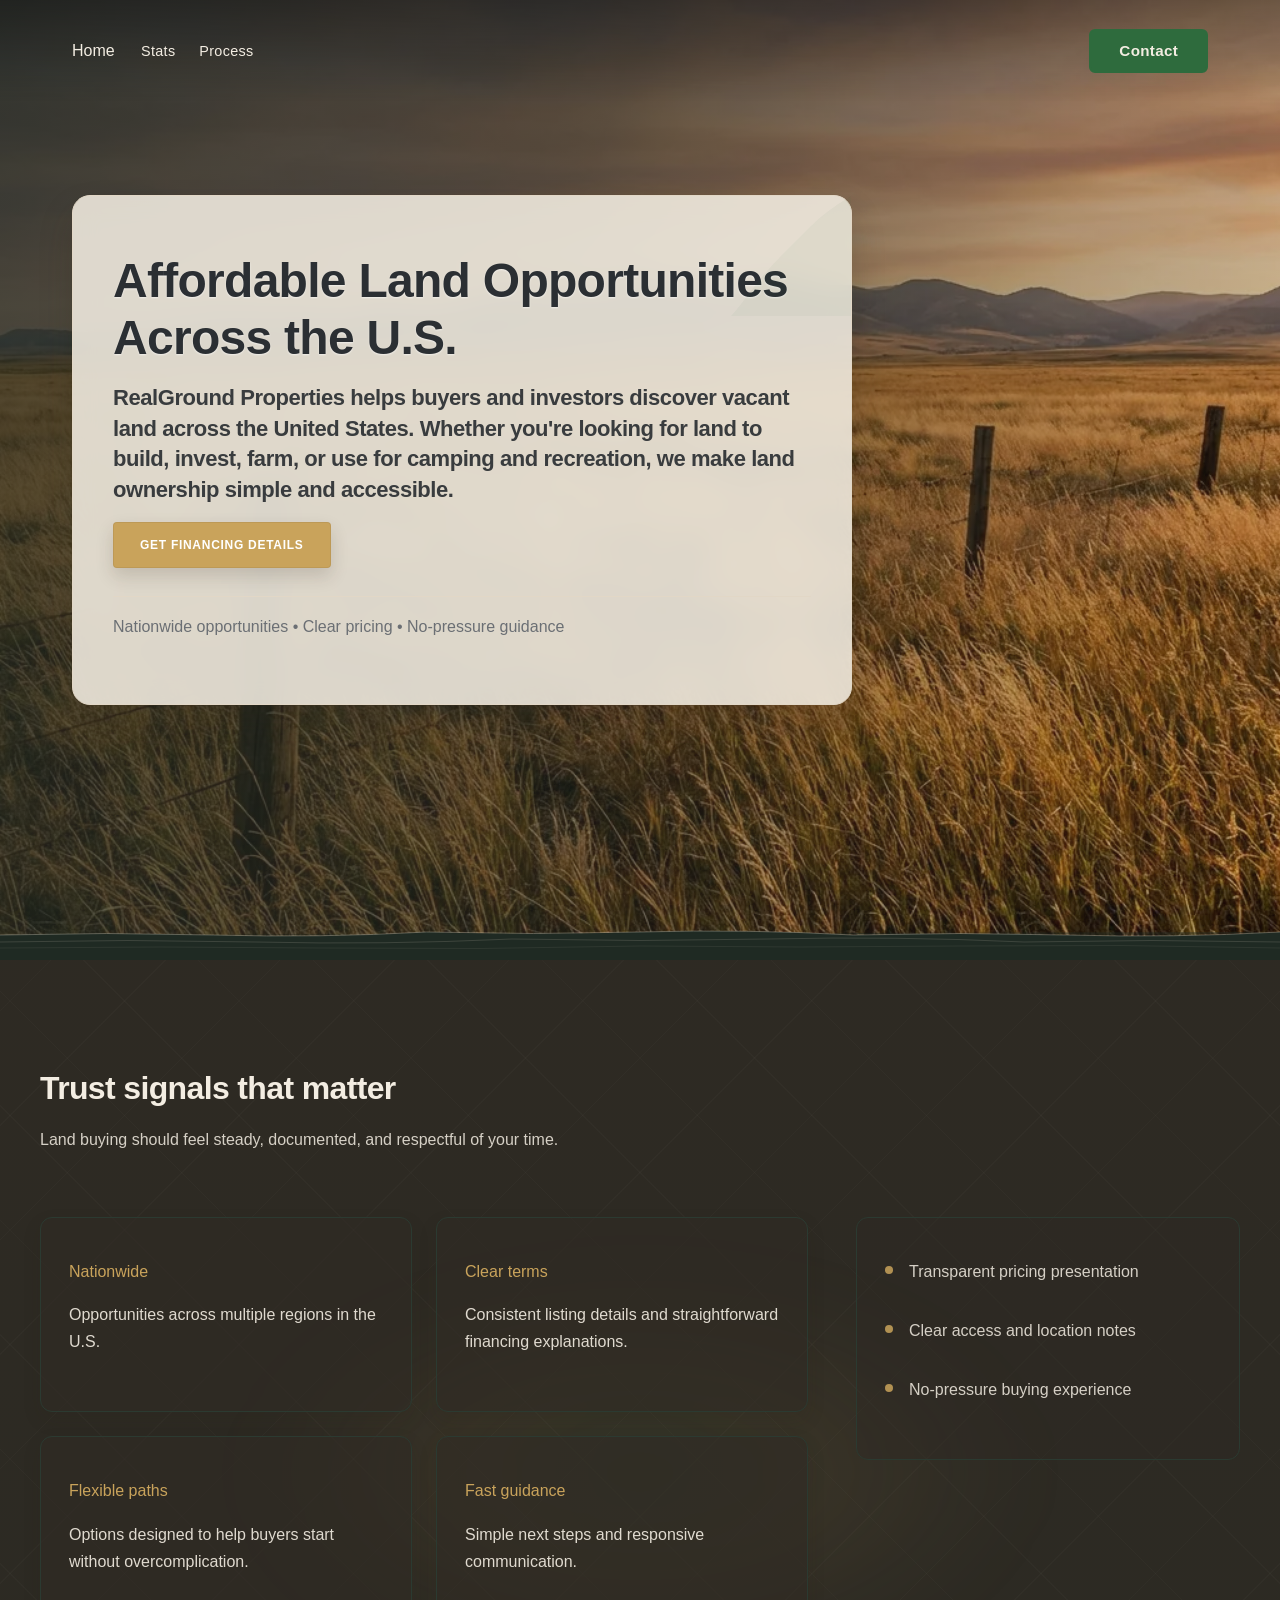
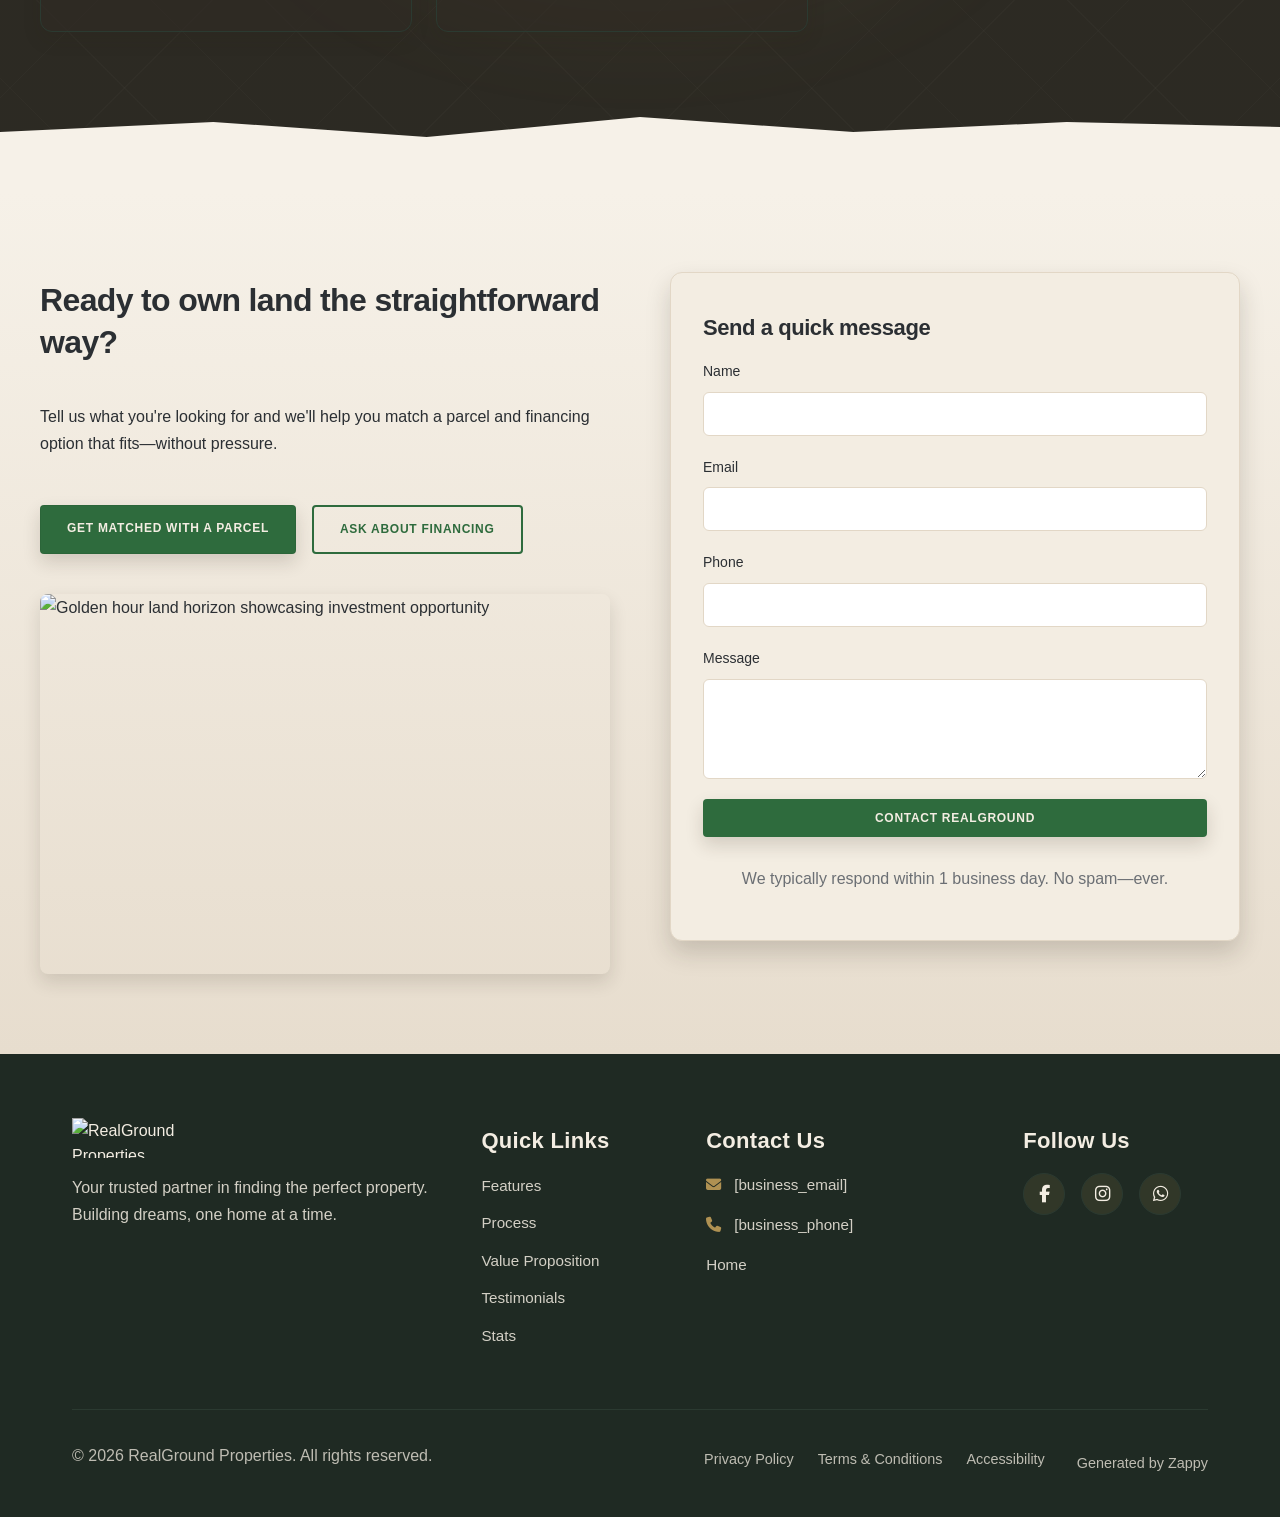
==== public/index.html @ a603bd5a "Background sync: Progressive GitHub Sync" ====
<!doctype html><html dir="ltr" lang="en"><head><meta charset="UTF-8"><meta content="width=device-width,initial-scale=1" name="viewport"><meta content="index, follow" name="robots"><title>Find Land for Sale Near You with Flexible Financing — RealGround Properties</title><meta content="Discover vacant land opportunities across America with transparent pricing and seller financing options. From residential lots to recreational getaways—your land search starts here." name="description"><meta content="zillow land for sale near me, seller financing real estate, vacant land for sale, recreational land, agricultural land" name="keywords"><link href="/assets/favicon.ico" rel="icon" type="image/x-icon"><link href="/assets/favicon-16x16.png" rel="icon" type="image/png" sizes="16x16"><link href="/assets/favicon-32x32.png" rel="icon" type="image/png" sizes="32x32"><link href="/assets/favicon-48x48.png" rel="icon" type="image/png" sizes="48x48"><link href="/assets/favicon-192x192.png" rel="icon" type="image/png" sizes="192x192"><link href="/assets/favicon-512x512.png" rel="icon" type="image/png" sizes="512x512"><link href="/assets/apple-touch-icon.png" rel="apple-touch-icon"><script>!function(){"use strict";var t="4b25e77c-18e2-4ebe-9d01-ecd56fb11695",e="https://api.zappy5.com/api/analytics/track",a=18e5,n=2592e6,o=!0,i=!0,r=!0;var s=function(){var e="zappy_visitor_"+t,a=null;try{if(a=localStorage.getItem(e)){var o=JSON.parse(a),i=Date.now();if(i-o.created<n)return o.lastSeen=i,localStorage.setItem(e,JSON.stringify(o)),o.id}}catch(t){console.warn("Zappy Analytics: LocalStorage not available")}var r="zv_"+Date.now()+"_"+Math.random().toString(36).substr(2,9);try{localStorage.setItem(e,JSON.stringify({id:r,created:Date.now(),lastSeen:Date.now()}))}catch(t){}return r}(),c=function(){var e="zappy_session_"+t,n=null;try{if(n=sessionStorage.getItem(e)){var o=JSON.parse(n),i=Date.now();if(i-o.timestamp<a)return o.timestamp=i,sessionStorage.setItem(e,JSON.stringify(o)),o.id}}catch(t){console.warn("Zappy Analytics: SessionStorage not available")}var r="zs_"+Date.now()+"_"+Math.random().toString(36).substr(2,9);try{sessionStorage.setItem(e,JSON.stringify({id:r,timestamp:Date.now()}))}catch(t){}return r}();function l(a,n){n=n||{};var o={website_id:t,event_type:a,page_path:window.location.pathname,referrer:document.referrer||"direct",visitor_id:s,session_id:c,metadata:n};if(navigator.sendBeacon){var i=new Blob([JSON.stringify(o)],{type:"application/json"});navigator.sendBeacon(e,i)}else fetch(e,{method:"POST",headers:{"Content-Type":"application/json"},body:JSON.stringify(o),keepalive:!0}).catch(function(t){console.warn("Zappy Analytics: Failed to track event",t)})}o&&l("pageview",{title:document.title,url:window.location.href}),i&&document.addEventListener("click",function(t){var e=t.target;if("BUTTON"===e.tagName||e.closest("button")){var a="BUTTON"===e.tagName?e:e.closest("button");l("click",{element:"button",text:a.textContent.trim().substring(0,100),id:a.id||null,class:a.className||null})}else if("A"===e.tagName||e.closest("a")){var n="A"===e.tagName?e:e.closest("a");l("navigation",{element:"link",text:n.textContent.trim().substring(0,100),href:n.href,external:n.hostname!==window.location.hostname})}},!0),r&&document.addEventListener("submit",function(t){var e=t.target;l("form_submit",{form_id:e.id||null,form_name:e.name||null,form_action:e.action||null,form_method:e.method||"GET"})},!0);var d=Date.now();window.addEventListener("beforeunload",function(){l("page_unload",{time_on_page:Math.floor((Date.now()-d)/1e3),page_path:window.location.pathname})}),window.zappyAnalytics={track:l,getVisitorId:function(){return s},getSessionId:function(){return c}}}()</script><meta content="Find Land for Sale Near You with Flexible Financing — RealGround Properties" property="og:title"><meta content="Discover vacant land opportunities across America with transparent pricing and seller financing options. From residential lots to recreational getaways—your land search starts here." property="og:description"><meta content="website" property="og:type"><meta content="en_US" property="og:locale"><meta content="summary_large_image" name="twitter:card"><meta content="Find Land for Sale Near You with Flexible Financing — RealGround Properties" name="twitter:title"><meta content="Discover vacant land opportunities across America with transparent pricing and seller financing options. From residential lots to recreational getaways—your land search starts here." name="twitter:description"><link href="https://cdnjs.cloudflare.com/ajax/libs/font-awesome/6.4.0/css/all.min.css" rel="stylesheet"><link href="/assets/favicon.ico" rel="icon" type="image/x-icon"><link href="/assets/favicon-16x16.png" rel="icon" type="image/png" sizes="16x16"><link href="/assets/favicon-32x32.png" rel="icon" type="image/png" sizes="32x32"><link href="/assets/favicon-48x48.png" rel="icon" type="image/png" sizes="48x48"><link href="/assets/favicon-192x192.png" rel="icon" type="image/png" sizes="192x192"><link href="/assets/favicon-512x512.png" rel="icon" type="image/png" sizes="512x512"><link href="/assets/apple-touch-icon.png" rel="apple-touch-icon"><link href="https://cdn.jsdelivr.net/npm/vanilla-cookieconsent@3/dist/cookieconsent.css" rel="stylesheet"><script src="https://cdn.jsdelivr.net/npm/vanilla-cookieconsent@3/dist/cookieconsent.umd.js"></script><script src="https://cdn.jsdelivr.net/gh/mickidum/acc_toolbar/acctoolbar/acctoolbar.min.js"></script><style data-zappy-section-v2-css="true">.home-hero-section{position:relative;width:100%;min-height:100vh;display:flex;align-items:center;justify-content:flex-start;overflow:visible;padding-bottom:60px;background-color:var(--bg-dark);color:var(--text-light)}.home-hero-section .hero-bg-wrapper{position:absolute;top:0;left:0;width:100%;height:100%;z-index:0;overflow:hidden}.home-hero-section .hero-bg-image{position:absolute;top:0;left:0;width:100%;height:100%;background-size:cover;background-position:center;background-repeat:no-repeat}.home-hero-section .hero-scrim{position:absolute;top:0;left:0;width:100%;height:100%;background-image:linear-gradient(110deg,rgba(31,42,35,.78) 0,rgba(31,42,35,.65) 40%,rgba(31,42,35,.35) 70%,rgba(31,42,35,.15) 100%);z-index:1;pointer-events:none}.home-hero-section .hero-content-wrapper{position:relative;z-index:10;width:100%;max-width:1200px;margin:0 auto;padding:0 32px;display:flex;align-items:center;min-height:100vh}.home-hero-section .hero-overlay-card{position:relative;max-width:580px;background:rgba(243,237,226,.88);backdrop-filter:blur(12px);-webkit-backdrop-filter:blur(12px);border-radius:18px;padding:48px 40px;box-shadow:0 18px 34px rgba(41,33,21,.2),0 0 1px rgba(47,42,35,.15);border:1px solid var(--border-light);color:var(--text-dark)}.home-hero-section .card-flourish{position:absolute;top:0;right:0;width:120px;height:120px;color:var(--primary);pointer-events:none}.home-hero-section .hero-overlay-card h1{font-family:Manrope,system-ui,-apple-system,'Segoe UI',Roboto,sans-serif;font-size:40px;font-weight:600;line-height:1.15;letter-spacing:-.015em;color:var(--text-dark);margin:0 0 20px 0;text-shadow:0 1px 2px rgba(255,255,255,.6)}.home-hero-section .hero-overlay-card h3{font-family:Inter,system-ui,-apple-system,'Segoe UI',Roboto,sans-serif;font-size:16px;font-weight:400;line-height:1.7;color:var(--text-dark);margin:0 0 32px 0;opacity:.92}.home-hero-section .hero-cta-row{display:flex;gap:14px;margin-bottom:28px;flex-wrap:wrap}.home-hero-section .btn-primary,.home-hero-section .btn-secondary{display:inline-block;padding:12px 26px;border-radius:4px;font-family:Inter,system-ui,-apple-system,'Segoe UI',Roboto,sans-serif;font-size:12px;font-weight:700;letter-spacing:.06em;text-transform:uppercase;text-decoration:none;border:1px solid rgba(0,0,0,.06);box-shadow:0 8px 18px rgba(41,33,21,.16);transition:transform 220ms ease,box-shadow 220ms ease,background-color 220ms ease;cursor:pointer}.home-hero-section .btn-primary{background:var(--primary);color:#fff}.home-hero-section .btn-primary:hover{background:#3c7b4d;transform:translateY(-2px);box-shadow:0 12px 24px rgba(41,33,21,.22)}.home-hero-section .btn-secondary{background:var(--accent);color:#fff}.home-hero-section .btn-secondary:hover{background:#d6902b;transform:translateY(-2px);box-shadow:0 12px 24px rgba(217,144,43,.22)}.home-hero-section .trust-row{font-family:Inter,system-ui,-apple-system,'Segoe UI',Roboto,sans-serif;font-size:12px;font-weight:600;line-height:1.5;color:var(--text-muted);margin:0;padding-top:16px;border-top:1px solid var(--border-light)}.home-hero-section .home-hero-divider-wrapper{position:absolute;bottom:0;left:0;width:100%;height:60px;pointer-events:none;z-index:5}.home-hero-section .home-hero-divider-wrapper svg{display:block;width:100%;height:100%}@media (max-width:768px){.home-hero-section{min-height:100vh;padding-bottom:60px}.home-hero-section .hero-content-wrapper{padding:100px 16px 0 16px;min-height:calc(100vh - 60px)}.home-hero-section .hero-overlay-card{max-width:100%;padding:32px 24px;border-radius:12px}.home-hero-section .card-flourish{width:80px;height:80px}.home-hero-section .hero-overlay-card h1{font-size:32px;margin-bottom:16px}.home-hero-section .hero-overlay-card h3{font-size:14px;margin-bottom:24px}.home-hero-section .hero-cta-row{flex-direction:column;gap:12px}.home-hero-section .btn-primary,.home-hero-section .btn-secondary{width:100%;text-align:center;padding:14px 20px}.home-hero-section .trust-row{font-size:11px;padding-top:12px}}</style><link href="/styles.css" rel="stylesheet"><style id="zappy-dropdown-submenu-styles">#navMenu li:has(.sub-menu),.nav-menu li:has(.sub-menu),.navbar li:has(.sub-menu),nav li:has(.sub-menu){position:relative}#navMenu .sub-menu,.nav-menu .sub-menu,.navbar .sub-menu,nav .sub-menu{display:block!important;position:absolute!important;top:100%;left:0;min-width:220px;background:#fff;border-radius:8px;box-shadow:0 8px 25px rgba(0,0,0,.15);padding:8px 0;opacity:0;visibility:hidden;transform:translateY(10px);transition:all .3s ease;z-index:1000;list-style:none;pointer-events:none}#navMenu li:hover>.sub-menu,.nav-menu li:hover>.sub-menu,.navbar li:hover>.sub-menu,nav li:hover>.sub-menu{opacity:1!important;visibility:visible!important;transform:translateY(0)!important;pointer-events:auto!important}.sub-menu li{list-style:none;margin:0;padding:0}.sub-menu a{display:block!important;padding:10px 16px!important;color:var(--text-dark,#333)!important;font-weight:500;text-decoration:none;white-space:nowrap;transition:background-color .2s}.sub-menu a:hover{background-color:#f5f5f5}[dir=rtl] .nav-menu .sub-menu,[dir=rtl] .navbar .sub-menu,[dir=rtl] nav .sub-menu,html[lang=ar] .nav-menu .sub-menu,html[lang=ar] .navbar .sub-menu,html[lang=ar] nav .sub-menu,html[lang=he] .nav-menu .sub-menu,html[lang=he] .navbar .sub-menu,html[lang=he] nav .sub-menu{left:auto!important;right:0!important}.sub-menu:empty,.sub-menu:not(:has(li)),.sub-menu:not(:has(li:not(.zappy-hidden-menu-item))){display:none!important;opacity:0!important;visibility:hidden!important;pointer-events:none!important}li:has(.menu-group-title):hover>.sub-menu{opacity:1!important;visibility:visible!important;transform:translateY(0)!important;pointer-events:auto!important}#navMenu>li>.menu-group-title,.nav-menu>li>.menu-group-title{display:inline-block;padding:.5rem 1rem;cursor:default;user-select:none}@media (max-width:768px){#navMenu .sub-menu,.nav-menu .sub-menu,.navbar .sub-menu,nav .sub-menu{position:static!important;transform:none!important;box-shadow:none!important;background:0 0!important;max-height:0;overflow:hidden;opacity:0;visibility:hidden;transition:max-height .3s ease,opacity .3s ease;padding:0!important;border-radius:0!important}.sub-menu.mobile-expanded{max-height:500px!important;opacity:1!important;visibility:visible!important;padding:8px 0 8px 16px!important}[dir=rtl] .sub-menu.mobile-expanded,html[lang=he] .sub-menu.mobile-expanded{padding:8px 16px 8px 0!important}#navMenu li:hover>.sub-menu,.nav-menu li:hover>.sub-menu,.navbar li:hover>.sub-menu,nav li:hover>.sub-menu{opacity:0;visibility:hidden;pointer-events:none}#navMenu li>.sub-menu.mobile-expanded,.nav-menu li>.sub-menu.mobile-expanded,.navbar li>.sub-menu.mobile-expanded,nav li>.sub-menu.mobile-expanded{opacity:1!important;visibility:visible!important;pointer-events:auto!important}#navMenu li:has(.sub-menu),.nav-menu li:has(.sub-menu),.navbar li:has(.sub-menu),nav li:has(.sub-menu){display:flex!important;flex-wrap:wrap!important;align-items:center!important;position:relative!important;min-height:44px!important}#navMenu li:has(.sub-menu)>a,.nav-menu li:has(.sub-menu)>a,.navbar li:has(.sub-menu)>a,nav li:has(.sub-menu)>a{flex:1!important;min-width:0!important}#navMenu li:has(.sub-menu)>.menu-group-title,.nav-menu li:has(.sub-menu)>.menu-group-title,.navbar li:has(.sub-menu)>.menu-group-title,nav li:has(.sub-menu)>.menu-group-title{flex:1!important;min-width:0!important;padding:0!important;line-height:inherit!important}#navMenu li:has(.sub-menu)>.sub-menu,.nav-menu li:has(.sub-menu)>.sub-menu,.navbar li:has(.sub-menu)>.sub-menu,nav li:has(.sub-menu)>.sub-menu{flex-basis:100%!important;width:100%!important}#navMenu li:has(.sub-menu)>a [class*=arrow],#navMenu li:has(.sub-menu)>a [class*=chevron],.nav-menu li:has(.sub-menu)>a .fa-angle-down,.nav-menu li:has(.sub-menu)>a .fa-chevron-down,.nav-menu li:has(.sub-menu)>a [class*=arrow],.nav-menu li:has(.sub-menu)>a [class*=chevron],nav li:has(.sub-menu)>a [class*=arrow],nav li:has(.sub-menu)>a [class*=chevron]{display:none!important;visibility:hidden!important}.mobile-submenu-toggle{display:flex!important;align-items:center!important;justify-content:center!important;width:44px!important;height:auto!important;background:0 0!important;border:none!important;cursor:pointer!important;color:var(--text-light)!important;position:static!important;flex-shrink:0!important;align-self:stretch!important;z-index:2!important;padding:0!important;margin:0!important}.mobile-submenu-toggle::after{content:''!important;width:0!important;height:0!important;border-left:6px solid transparent!important;border-right:6px solid transparent!important;border-top:7px solid currentColor!important;transition:transform .3s ease!important}.mobile-submenu-toggle.expanded::after{transform:rotate(180deg)!important}.sub-menu a{padding:10px 0!important;display:block!important;color:var(--text-light)!important}.navbar .sub-menu li a,.zappy-products-dropdown .sub-menu a,nav.navbar .sub-menu li a{color:var(--text-light)!important}}@media (min-width:769px){.mobile-submenu-toggle{display:none!important}}</style><style id="mobile-lang-menu-deployed-css">@media (max-width:768px){.lang-switcher,.nav-container .lang-switcher,.nav-cta-container .lang-switcher,.nav-ecommerce-icons .lang-switcher,.nav-icons-left .lang-switcher,.navbar .lang-switcher,.navbar .nav-cta-container .lang-switcher{display:none!important}.mobile-lang-menu{width:100%;border-top:1px solid rgba(128,128,128,.2);padding:8px 0 0 0;margin-top:8px}.mobile-lang-toggle{display:flex!important;align-items:center;justify-content:space-between;width:100%;padding:12px 16px;background:0 0;border:none;cursor:pointer;font-size:15px;color:inherit;font-family:inherit}.mobile-lang-toggle::after{content:'';display:inline-block;width:8px;height:8px;border-right:2px solid currentColor;border-bottom:2px solid currentColor;transform:rotate(45deg);transition:transform .3s ease;margin-left:8px}.mobile-lang-toggle.expanded::after{transform:rotate(-135deg)}.mobile-lang-options{max-height:0;overflow:hidden;transition:max-height .3s ease}.mobile-lang-options.expanded{max-height:300px}.mobile-lang-option{display:flex!important;align-items:center;gap:10px;padding:10px 24px;text-decoration:none;color:inherit;font-size:14px;font-family:inherit}.mobile-lang-option:hover{background:rgba(128,128,128,.1)}.mobile-lang-option.active{font-weight:600;opacity:.7;pointer-events:none}.mobile-lang-option img{width:20px;height:20px;border-radius:50%}}@media (min-width:769px){.mobile-lang-menu{display:none!important}}</style><style id="zappy-widget-visibility">#mic-access-tool-box,#mic-access-tool-general-button,#mic-init-access-tool #mic-access-tool-box,#mic-init-access-tool #mic-access-tool-general-button,#mic-init-access-tool .mic-access-tool-general-button,._access-icon,._access-menu,.mic-access-tool-box,.mic-access-tool-general-button,div[id*=mic-access-tool-box]{display:none!important;visibility:hidden!important;opacity:0!important;pointer-events:none!important}</style></head><body><nav class="navbar"><button class="mobile-toggle" aria-label="Menu" id="mobileToggle"><svg viewbox="0 0 24 24" fill="none" height="24" width="24" class="hamburger-icon"><path d="M3 12h18M3 6h18M3 18h18" stroke="currentColor" stroke-width="2" stroke-linecap="round"></path></svg><svg viewbox="0 0 24 24" fill="none" height="24" width="24" class="close-icon" style="display:none"><path d="M18 6L6 18M6 6l12 12" stroke="currentColor" stroke-width="2" stroke-linecap="round"></path></svg></button><button class="phone-header-btn" aria-label="Call" data-phone="[business_phone]"><svg viewbox="0 0 24 24" fill="currentColor" height="20" width="20"><path d="M22 16.92v3a2 2 0 0 1-2.18 2 19.79 19.79 0 0 1-8.63-3.07 19.5 19.5 0 0 1-6-6 19.79 19.79 0 0 1-3.07-8.67A2 2 0 0 1 4.11 2h3a2 2 0 0 1 2 1.72 12.84 12.84 0 0 0 .7 2.81 2 2 0 0 1-.45 2.11L8.09 9.91a16 16 0 0 0 6 6l1.27-1.27a2 2 0 0 1 2.11-.45 12.84 12.84 0 0 0 2.81.7A2 2 0 0 1 22 16.92z"></path></svg></button><div class="nav-container"><div class="nav-brand"><a href="/" class="logo-link">Home</a></div><ul class="nav-menu" id="navMenu"><li><a href="#stats">Stats</a></li><li><a href="#process">Process</a></li></ul><div class="nav-cta-container"><a href="#cta" class="nav-cta-btn">Contact</a></div></div></nav><script>window.addEventListener("load",function(){const e=document.querySelector(".navbar, nav, header");if(!e)return void console.log("[Navbar] Navbar element not found");let t=document.getElementById("mobileToggle")||document.querySelector(".mobile-toggle")||document.querySelector(".hamburger")||document.querySelector(".hamburger-menu")||document.querySelector(".menu-toggle")||document.querySelector(".burger-menu")||document.querySelector('[aria-label="Menu"]')||document.querySelector('[aria-label="תפריט"]');const o=document.querySelector(".phone-header-btn"),n=window.getComputedStyle(e);let r=n.backgroundColor;if(console.log("[Navbar] Initial navbar background:",r),"transparent"===r||"rgba(0, 0, 0, 0)"===r||r.startsWith("rgba")&&r.includes(", 0)")){const e=n.backgroundImage;if(e&&"none"!==e)console.log("[Navbar] Navbar has background image/gradient, using dark text"),r="rgb(240, 240, 240)";else{const e=window.getComputedStyle(document.body).backgroundColor;console.log("[Navbar] Navbar transparent, using body background:",e),r=e}}const i=r.match(/\d+/g);if(i&&i.length>=3){const e=(.299*parseInt(i[0])+.587*parseInt(i[1])+.114*parseInt(i[2]))/255;console.log("[Navbar] Mobile button colors preserved from Claude CSS (luminance:",e.toFixed(2)+")");const n=document.createElement("style");n.id="zappy-mobile-nav-fix";document.documentElement.lang;document.documentElement.dir,n.textContent='\n        /* Hide mobile buttons on desktop, show only on mobile */\n        @media (min-width: 769px) {\n          .mobile-toggle,\n          .phone-header-btn {\n            display: none !important;\n          }\n        }\n        \n        /* Show and position mobile buttons correctly on mobile */\n        @media (max-width: 768px) {\n          .mobile-toggle,\n          .phone-header-btn {\n            position: absolute !important;\n            top: 50% !important;\n            transform: translateY(-50%) !important;\n            z-index: 1001 !important;\n            display: flex !important;\n            align-items: center !important;\n            justify-content: center !important;\n            width: 36px !important;\n            height: 36px !important;\n            border-radius: 50% !important;\n            border: none !important;\n            cursor: pointer !important;\n            padding: 6px !important;\n            background: none !important;\n            color: var(--nav-text, var(--text-light)) !important;\n          }\n          \n          /* LTR positioning (default): hamburger LEFT, phone RIGHT */\n          html:not([dir="rtl"]):not([lang="he"]):not([lang="ar"]) .mobile-toggle,\n          html[dir="ltr"] .mobile-toggle {\n            left: 12px !important;\n            right: auto !important;\n          }\n          html:not([dir="rtl"]):not([lang="he"]):not([lang="ar"]) .phone-header-btn,\n          html[dir="ltr"] .phone-header-btn {\n            right: 12px !important;\n            left: auto !important;\n          }\n          \n          /* RTL positioning: hamburger RIGHT, phone LEFT */\n          html[dir="rtl"] .mobile-toggle,\n          html[lang="he"] .mobile-toggle,\n          html[lang="ar"] .mobile-toggle {\n            right: 12px !important;\n            left: auto !important;\n          }\n          html[dir="rtl"] .phone-header-btn,\n          html[lang="he"] .phone-header-btn,\n          html[lang="ar"] .phone-header-btn {\n            left: 12px !important;\n            right: auto !important;\n          }\n          \n          /* CRITICAL: Ensure nav-container has min-height on mobile */\n          /* All children are positioned absolutely/fixed on mobile, so height:auto collapses to 0 */\n          .nav-container {\n            min-height: 70px !important;\n            position: relative !important;\n          }\n          \n          /* Ensure SVG icons are properly sized and inherit color */\n          .mobile-toggle svg,\n          .phone-header-btn svg {\n            width: 24px !important;\n            height: 24px !important;\n            /* Don\'t force display - let JavaScript control hamburger/close toggle */\n          }\n          \n          /* Reset nav-cta-container on mobile - remove desktop box-shadow/padding */\n          /* that creates a visible ghost box when CTA button is hidden */\n          .nav-cta-container {\n            box-shadow: none !important;\n            padding: 0 !important;\n          }\n          \n          /* Hide nav-cta-container entirely on mobile when there\'s no lang-switcher */\n          /* (only the CTA button is inside, and it\'s hidden on mobile) */\n          .nav-cta-container:not(:has(.lang-switcher)) {\n            display: none !important;\n          }\n          \n          /* CRITICAL: Prevent hero image fade gradient from bleeding over headline text */\n          /* The .image-fade-gradient has bottom: -30px (extends below parent) */\n          /* On mobile stacked layout, this overlaps the h1 text below the image */\n          .hero-image-column {\n            overflow: hidden !important;\n          }\n          .image-fade-gradient {\n            bottom: 0 !important;\n          }\n          \n          /* Hide desktop language switcher on mobile - hamburger menu handles it */\n          /* High specificity to override stored CSS */\n          .lang-switcher,\n          .nav-cta-container .lang-switcher,\n          .nav-container .lang-switcher,\n          .navbar .lang-switcher,\n          .navbar .nav-cta-container .lang-switcher {\n            display: none !important;\n          }\n        }\n      ';const r=document.getElementById("zappy-mobile-nav-fix");r&&r.remove(),document.head.appendChild(n),console.log("[Navbar] Critical CSS injected for mobile nav positioning");const l=window.innerWidth<=768;if(t){const e=t.querySelector(".hamburger-icon"),o=t.querySelector(".close-icon");e&&(e.style.setProperty("width","24px","important"),e.style.setProperty("height","24px","important"),e.style.setProperty("display","block","important")),o&&(o.style.setProperty("width","24px","important"),o.style.setProperty("height","24px","important"),o.style.setProperty("display","none","important")),l?(t.style.setProperty("position","absolute","important"),t.style.setProperty("top","50%","important"),t.style.setProperty("transform","translateY(-50%)","important"),t.style.setProperty("z-index","1001","important"),t.style.removeProperty("left"),t.style.removeProperty("right"),console.log("[Navbar] Mobile toggle positioning applied (mobile viewport)")):(t.style.removeProperty("position"),t.style.removeProperty("top"),t.style.removeProperty("transform"),t.style.removeProperty("z-index"),t.style.removeProperty("left"),t.style.removeProperty("right"),console.log("[Navbar] Desktop viewport - cleared mobile toggle inline positioning"))}if(o){const e=o.querySelector("svg");e&&(e.style.width="24px",e.style.height="24px",e.setAttribute("width","24"),e.setAttribute("height","24")),l?(o.style.setProperty("position","absolute","important"),o.style.setProperty("top","50%","important"),o.style.setProperty("transform","translateY(-50%)","important"),o.style.setProperty("z-index","1001","important"),o.style.removeProperty("left"),o.style.removeProperty("right"),console.log("[Navbar] Phone button positioning applied (mobile viewport)")):(o.style.removeProperty("position"),o.style.removeProperty("top"),o.style.removeProperty("transform"),o.style.removeProperty("z-index"),o.style.removeProperty("left"),o.style.removeProperty("right"),console.log("[Navbar] Desktop viewport - cleared phone button inline positioning"))}}else console.log("[Navbar] Could not parse background color:",r);t=document.getElementById("mobileToggle")||document.querySelector(".mobile-toggle")||document.querySelector(".hamburger")||document.querySelector(".hamburger-menu")||document.querySelector(".menu-toggle")||document.querySelector(".burger-menu")||document.querySelector('[aria-label="Menu"]')||document.querySelector('[aria-label="תפריט"]');const l=document.getElementById("navMenu")||document.querySelector(".nav-menu")||document.querySelector(".nav-links")||document.querySelector("nav ul:not(.submenu)");if(!t||!l)return void console.log("[Navbar] Mobile toggle or menu not found:",{toggle:!!t,menu:!!l});l.id||(l.id="navMenu"),console.log("[Navbar] Initializing mobile menu...");const a=t.cloneNode(!0);t.parentNode.replaceChild(a,t),a.addEventListener("click",function(e){e.preventDefault(),e.stopPropagation();const t=this.querySelector(".hamburger-icon"),o=this.querySelector(".close-icon");l.classList.contains("active")?(l.classList.remove("active"),t&&t.style.setProperty("display","block","important"),o&&o.style.setProperty("display","none","important"),document.body.style.overflow="",console.log("[Navbar] Menu closed")):(l.classList.add("active"),t&&t.style.setProperty("display","none","important"),o&&o.style.setProperty("display","block","important"),document.body.style.overflow="hidden",console.log("[Navbar] Menu opened"))}),l.querySelectorAll("a").forEach(function(e){e.addEventListener("click",function(){if("#"===this.getAttribute("href"))return;const e=a.querySelector(".hamburger-icon"),t=a.querySelector(".close-icon");l.classList.remove("active"),e&&e.style.setProperty("display","block","important"),t&&t.style.setProperty("display","none","important"),document.body.style.overflow="",console.log("[Navbar] Menu closed (link clicked)")})});var s=l.querySelectorAll(".dropdown-toggle");s.forEach(function(e){e.addEventListener("click",function(e){e.preventDefault(),e.stopPropagation();var t=this.closest(".nav-dropdown");t&&(t.parentNode.querySelectorAll(".nav-dropdown.open").forEach(function(e){e!==t&&e.classList.remove("open")}),t.classList.toggle("open"),console.log("[Navbar] Dropdown toggled:",t.classList.contains("open")?"open":"closed"))})}),document.addEventListener("click",function(e){e.target.closest(".nav-dropdown")||document.querySelectorAll(".nav-dropdown.open").forEach(function(e){e.classList.remove("open")})}),console.log("[Navbar] Dropdown handlers initialized for "+s.length+" dropdowns"),o&&o.addEventListener("click",function(){const e=document.querySelectorAll('a[href^="tel:"]'),t=e.length>0?e[0].getAttribute("href").replace("tel:",""):"[business_phone]";window.location.href="tel:"+t,console.log("[Navbar] Phone button clicked")}),console.log("[Navbar] Mobile menu initialized successfully");const p=function(){const e=document.querySelector(".whatsapp-float");e&&(window.innerWidth>=769?(e.style.setProperty("display","none","important"),e.style.setProperty("visibility","hidden","important"),e.style.setProperty("opacity","0","important"),e.style.setProperty("pointer-events","none","important"),console.log("[WhatsApp] Button hidden on desktop")):(e.style.removeProperty("display"),e.style.removeProperty("visibility"),e.style.removeProperty("opacity"),e.style.removeProperty("pointer-events"),console.log("[WhatsApp] Button visible on mobile")))};let c;p(),window.addEventListener("resize",function(){clearTimeout(c),c=setTimeout(p,100)})})</script><main><section class="home-hero-section" data-layout-spec="Home-hero" id="zappy-section-0" data-hero-type="fullscreen-scrim" data-zappy-section="true" style="opacity:1"><div class="hero-bg-wrapper"><div class="hero-bg-image" style="background-image:url('assets/site-home-hero-bg-1773707806402-y152o9.webp?v=1773707807957');background-size:cover;background-position:center" aria-label="Open land at golden hour" role="img"></div></div><div class="hero-scrim" aria-hidden="true"></div><div class="hero-content-wrapper"><div class="hero-overlay-card" style="max-width:780px"><grammarly-extension class="dnXmp" data-grammarly-shadow-root="true" style="position:absolute;top:-1px;left:-1px;pointer-events:none;--rem:16"></grammarly-extension><grammarly-extension class="dnXmp" data-grammarly-shadow-root="true" style="position:absolute;top:-1px;left:-1px;pointer-events:none;--rem:16"></grammarly-extension><svg viewbox="0 0 120 120" fill="none" height="120" width="120" class="card-flourish" aria-hidden="true" data-no-icon-edit="true" xmlns="http://www.w3.org/2000/svg"><path d="M120,0 Q95,15 80,30 T50,60 Q35,75 20,95 T0,120 L120,120 Z" fill="currentColor" opacity="0.04"></path></svg><h1 spellcheck="false">Affordable Land Opportunities Across the U.S.</h1><h3 data-zappy-text-width="readable" spellcheck="false" style="outline:none;max-width:65ch;margin-left:auto;margin-right:auto">RealGround Properties helps buyers and investors discover vacant land across the United States. Whether you're looking for land to build, invest, farm, or use for camping and recreation, we make land ownership simple and accessible.</h3><div class="hero-cta-row" spellcheck="false"><a href="#contact" class="btn-secondary" data-element-id="btn-1773708044900-s0xutehvo" data-element-type="button" data-native-element="true">Get financing details</a></div><p class="trust-row" spellcheck="false">Nationwide opportunities • Clear pricing • No-pressure guidance</p><grammarly-extension-vbars class="dnXmp" data-grammarly-shadow-root="true" style="display:contents;--rem:16"></grammarly-extension-vbars></div></div><div class="home-hero-divider-wrapper"><svg viewbox="0 0 1200 60" aria-hidden="true" data-no-icon-edit="true" xmlns="http://www.w3.org/2000/svg" preserveaspectratio="none"><path d="M0,60 L0,35 Q100,32 200,35 T400,32 Q500,35 600,32 T800,35 Q900,32 1000,35 T1200,32 L1200,60 Z" fill="#1F2A23"></path><path d="M0,35 Q100,32 200,35 T400,32 Q500,35 600,32 T800,35 Q900,32 1000,35 T1200,32" fill="#1F2A23" opacity="0.4" stroke="var(--border-light)" stroke-width="0.8"></path><path d="M0,42 Q120,39 240,42 T480,39 Q600,42 720,39 T960,42 Q1080,39 1200,42" fill="#1F2A23" opacity="0.25" stroke="var(--border-light)" stroke-width="0.6"></path><path d="M0,48 Q150,46 300,48 T600,46 Q750,48 900,46 T1200,48" fill="#1F2A23" opacity="0.15" stroke="var(--border-light)" stroke-width="0.5"></path></svg></div></section><section class="home-stats-section" data-layout-spec="Home-stats" id="stats"><div class="home-stats-container"><div class="home-stats-header"><h2>Trust signals that matter</h2><p>Land buying should feel steady, documented, and respectful of your time.</p></div><div class="home-stats-content"><div class="home-stats-grid"><div class="home-stats-card"><p class="stat-number">Nationwide</p><p class="stat-description">Opportunities across multiple regions in the U.S.</p></div><div class="home-stats-card"><p class="stat-number">Clear terms</p><p class="stat-description">Consistent listing details and straightforward financing explanations.</p></div><div class="home-stats-card"><p class="stat-number">Flexible paths</p><p class="stat-description">Options designed to help buyers start without overcomplication.</p></div><div class="home-stats-card"><p class="stat-number">Fast guidance</p><p class="stat-description">Simple next steps and responsive communication.</p></div></div><div class="home-stats-trust"><p>Transparent pricing presentation</p><p>Clear access and location notes</p><p>No-pressure buying experience</p></div></div></div><div class="home-stats-contour-lines" aria-hidden="true"></div><div class="home-stats-spotlight" aria-hidden="true"></div><div class="home-stats-divider-wrapper"><svg viewbox="0 0 1200 100" aria-hidden="true" data-no-icon-edit="true" xmlns="http://www.w3.org/2000/svg" preserveaspectratio="none"><path d="M0,100 L0,40 L200,30 L400,45 L600,25 L800,40 L1000,30 L1200,35 L1200,100 Z" fill="#F6F1E8"></path></svg></div></section><section class="home-cta-section" data-layout-spec="Home-cta" id="cta"><div class="home-cta-container"><div class="home-cta-grid"><div class="home-cta-content-column"><h2 class="home-cta-heading">Ready to own land the straightforward way?</h2><p class="home-cta-description">Tell us what you're looking for and we'll help you match a parcel and financing option that fits—without pressure.</p><div class="home-cta-buttons"><a href="#contact" class="btn-primary home-cta-btn">Get matched with a parcel</a><a href="#financing" class="btn-secondary home-cta-btn">Ask about financing</a></div><div class="home-cta-image-card"><img alt="Golden hour land horizon showcasing investment opportunity" src="/assets/site-home-cta-image-1.webp" data-context="Golden hour landscape photograph of vacant land with warm sunlight illuminating rolling hills and open horizon, conveying opportunity and natural beauty for real estate investment" data-placeholder="home-cta-image-1" height="400" width="600"></div></div><div class="home-cta-form-column"><div class="home-cta-form-card"><h3 class="home-cta-form-heading">Send a quick message</h3><form class="contact-form home-cta-form"><div class="home-cta-form-group"><label class="home-cta-label" for="cta-name">Name</label><input class="home-cta-input" id="cta-name" name="name" type="text" required=""></div><div class="home-cta-form-group"><label class="home-cta-label" for="cta-email">Email</label><input class="home-cta-input" id="cta-email" name="email" type="email" required=""></div><div class="home-cta-form-group"><label class="home-cta-label" for="cta-phone">Phone</label><input class="home-cta-input" id="cta-phone" name="phone" type="tel"></div><div class="home-cta-form-group"><label class="home-cta-label" for="cta-message">Message</label><textarea class="home-cta-textarea" id="cta-message" name="message" required="" rows="4"></textarea></div><button class="btn-primary home-cta-submit" type="submit">Contact RealGround</button><p class="home-cta-reassurance">We typically respond within 1 business day. No spam—ever.</p></form></div></div></div></div></section></main><footer class="site-footer"><div class="footer-container"><div class="footer-top"><div class="footer-column footer-company"><img alt="RealGround Properties" src="/assets/realground-properties-real-estate-logo-1773710222031-8zm47h.webp?v=1773710222346-0qz8so" class="logo"><p class="footer-tagline">Your trusted partner in finding the perfect property. Building dreams, one home at a time.</p></div><div class="footer-column footer-links"><h3 class="footer-heading">Quick Links</h3><ul class="footer-nav"><li><a href="#features">Features</a></li><li><a href="#process">Process</a></li><li><a href="#value-proposition">Value Proposition</a></li><li><a href="#testimonials">Testimonials</a></li><li><a href="#stats">Stats</a></li></ul></div><div class="footer-column footer-contact"><h3 class="footer-heading">Contact Us</h3><ul class="contact-list"><li><i class="fas fa-envelope"></i><a href="mailto:[business_email]">[business_email]</a></li><li><i class="fas fa-phone"></i><a href="tel:[business_phone]">[business_phone]</a></li><li><a href="/">Home</a></li></ul></div><div class="footer-column footer-social"><h3 class="footer-heading">Follow Us</h3><div class="social-links"><a href="[facebook_handle]" aria-label="Facebook"><i class="fab fa-facebook-f"></i></a><a href="[instagram_handle]" aria-label="Instagram"><i class="fab fa-instagram"></i></a><a href="[whatsapp_handle]" aria-label="WhatsApp"><i class="fab fa-whatsapp"></i></a></div></div></div><div class="footer-bottom"><div class="footer-bottom-left"><p class="copyright">© 2026 RealGround Properties. All rights reserved.</p></div><div class="footer-bottom-right"><ul class="legal-links"><li><a href="/privacy">Privacy Policy</a></li><li><a href="/terms">Terms &amp; Conditions</a></li><li><a href="/accessibility">Accessibility</a></li></ul><a href="https://zappy5.com" class="zappy-attribution" target="_blank">Generated by Zappy</a></div></div></div></footer><a href="https://wa.me/[whatsapp_handle]" class="whatsapp-float" aria-label="WhatsApp"><i class="fab fa-whatsapp"></i></a><div data-integration="accessibility:toolbar"></div><script src="/script.js"></script><script id="zappy-mobile-submenu-script">!function(){function e(){if(window.innerWidth>768)return document.querySelectorAll(".mobile-submenu-toggle").forEach(function(e){e.remove()}),void document.querySelectorAll(".sub-menu.mobile-expanded").forEach(function(e){e.classList.remove("mobile-expanded")});document.querySelectorAll(".nav-menu li:has(.sub-menu), nav li:has(.sub-menu), .navbar li:has(.sub-menu), #navMenu li:has(.sub-menu)").forEach(function(e){if(!e.querySelector(".mobile-submenu-toggle")){var t=e.querySelector(".sub-menu"),n=e.querySelector(":scope > a");if(t&&n){var o=document.createElement("button");o.className="mobile-submenu-toggle",o.setAttribute("aria-label","Toggle submenu"),o.setAttribute("type","button"),n.insertAdjacentElement("afterend",o),o.addEventListener("click",function(e){e.preventDefault(),e.stopPropagation(),document.querySelectorAll(".sub-menu.mobile-expanded").forEach(function(e){if(e!==t){e.classList.remove("mobile-expanded");var n=e.parentElement.querySelector(".mobile-submenu-toggle");n&&n.classList.remove("expanded")}}),t.classList.toggle("mobile-expanded"),o.classList.toggle("expanded")})}}})}var t;"loading"===document.readyState?document.addEventListener("DOMContentLoaded",e):e(),window.addEventListener("resize",function(){clearTimeout(t),t=setTimeout(e,250)});var n=new MutationObserver(function(t){t.forEach(function(t){if("attributes"===t.type){var n=t.target;n.classList&&(n.classList.contains("active")||n.classList.contains("open"))&&setTimeout(e,100)}})});setTimeout(function(){document.querySelectorAll(".mobile-menu, .nav-menu, #navMenu, nav").forEach(function(e){n.observe(e,{attributes:!0,attributeFilter:["class","style"]})})},500)}()</script><script id="zappy-navbar-scroll-effect">!function(){var e=document.querySelector("nav.navbar,.navbar:not(.zappy-catalog-menu)"),t=document.querySelector(".zappy-catalog-menu,#zappy-catalog-menu");if(e){var r="rgba(31,42,35,0.85)",o=getComputedStyle(document.documentElement),a=(o.getPropertyValue("--text-dark").trim(),o.getPropertyValue("--text-light").trim()||"#ffffff");e.style.transition="background 0.3s ease,backdrop-filter 0.3s ease,-webkit-backdrop-filter 0.3s ease,box-shadow 0.3s ease",t&&(t.style.transition="background 0.3s ease,backdrop-filter 0.3s ease,-webkit-backdrop-filter 0.3s ease");var s="a,.navbar-brand,.navbar-brand a,.dropdown-toggle,.mobile-toggle,.phone-header-btn,.mobile-hamburger-btn,.mobile-close-btn,.mobile-submenu-toggle,.nav-link",n=["cart-link","login-link","nav-search-toggle","search-toggle"];window.addEventListener("scroll",w,{passive:!0}),window.addEventListener("resize",w,{passive:!0}),w();var l=document.querySelector('section[class*="hero"],[data-hero-type],main>section:first-child'),i=!1;if(l){var d=getComputedStyle(l),p=d.backgroundImage;if(p&&"none"!==p)if(-1!==p.indexOf("url(")){var c=d.backgroundColor.match(/\d+/g);i=!(c&&c.length>=3)||v(parseInt(c[0]),parseInt(c[1]),parseInt(c[2]))<.4}else if(-1!==p.indexOf("gradient")){var b=p.match(/rgba?\(\s*(\d+)\s*,\s*(\d+)\s*,\s*(\d+)/g);if(b&&b.length>0){for(var y=0,g=0;g<b.length;g++){var m=b[g].match(/\d+/g);y+=v(parseInt(m[0]),parseInt(m[1]),parseInt(m[2]))}i=y/b.length<.4}else i=!0}else i=!0;else{var u=d.backgroundColor.match(/\d+/g);u&&u.length>=3&&(i=v(parseInt(u[0]),parseInt(u[1]),parseInt(u[2]))<.4)}}i||(window.removeEventListener("scroll",w),window.removeEventListener("resize",w),e.classList.add("scrolled"),window.innerWidth>768&&(e.style.setProperty("--frosted-text",a),e.style.setProperty("background-image","none","important"),e.style.setProperty("background-color",r,"important"),e.style.backdropFilter="blur(12px)",e.style.webkitBackdropFilter="blur(12px)",e.style.boxShadow="0 2px 16px rgba(0,0,0,0.12)",k(e,a)),t&&(t.classList.add("scrolled"),window.innerWidth>768&&(t.style.setProperty("background",r,"important"),t.style.setProperty("backdrop-filter","blur(12px)","important"),t.style.setProperty("-webkit-backdrop-filter","blur(12px)","important"),k(t,a))),window._zappyNavNoDarkHero=!0)}function k(e,t){for(var r=e.querySelectorAll(s),o=0;o<r.length;o++){var a=!1;(r[o].closest(".sub-menu")||r[o].closest(".dropdown-menu"))&&(a=!0);for(var l=0;l<n.length;l++)if(r[o].classList.contains(n[l])){a=!0;break}a||r[o].style.setProperty("color",t,"important")}}function f(e){for(var t=e.querySelectorAll(s),r=0;r<t.length;r++)t[r].closest(".sub-menu")||t[r].closest(".dropdown-menu")||t[r].style.removeProperty("color")}function w(){if(!window._zappyNavNoDarkHero){if(window.innerWidth<=768)return e.classList.remove("scrolled"),f(e),void(t&&(t.classList.remove("scrolled"),f(t)));(window.scrollY||window.pageYOffset)>60?(e.classList.add("scrolled"),e.style.setProperty("background-color",r,"important"),e.style.setProperty("background-image","none","important"),e.style.setProperty("--frosted-text",a),e.style.backdropFilter="blur(12px)",e.style.webkitBackdropFilter="blur(12px)",e.style.boxShadow="0 2px 16px rgba(0,0,0,0.12)",k(e,a),t&&(t.classList.add("scrolled"),t.style.setProperty("background",r,"important"),t.style.setProperty("backdrop-filter","blur(12px)","important"),t.style.setProperty("-webkit-backdrop-filter","blur(12px)","important"),k(t,a))):(e.classList.remove("scrolled"),e.style.setProperty("background-color","transparent","important"),e.style.removeProperty("background-image"),e.style.removeProperty("--frosted-text"),e.style.backdropFilter="none",e.style.webkitBackdropFilter="none",e.style.boxShadow="none",f(e),t&&(t.classList.remove("scrolled"),t.style.setProperty("background","transparent","important"),t.style.setProperty("backdrop-filter","none","important"),t.style.setProperty("-webkit-backdrop-filter","none","important"),f(t)))}}function v(e,t,r){return t/=255,r/=255,.2126*(e=(e/=255)<=.03928?e/12.92:Math.pow((e+.055)/1.055,2.4))+.7152*(t=t<=.03928?t/12.92:Math.pow((t+.055)/1.055,2.4))+.0722*(r=r<=.03928?r/12.92:Math.pow((r+.055)/1.055,2.4))}}()</script><script id="zappy-mobile-lang-menu-script">!function(){function e(){if(window.innerWidth>768){var e=document.querySelector(".mobile-lang-menu");e&&e.remove()}else if(!document.querySelector(".mobile-lang-menu")){var n=document.querySelector(".lang-switcher");if(n){var a=n.querySelector(".lang-switcher-dropdown");if(a){var i=a.querySelectorAll(".lang-option");if(0!==i.length){var t=document.getElementById("navMenu")||document.querySelector(".nav-menu")||document.querySelector("nav ul");if(t){var l=document.documentElement.lang||"en",s=document.createElement("div");s.className="mobile-lang-menu";var c={he:{name:"עברית",flag:"https://api.iconify.design/circle-flags/il.svg"},en:{name:"English",flag:"https://api.iconify.design/circle-flags/us.svg"},ar:{name:"العربية",flag:"https://api.iconify.design/circle-flags/sa.svg"},fr:{name:"Français",flag:"https://api.iconify.design/circle-flags/fr.svg"},es:{name:"Español",flag:"https://api.iconify.design/circle-flags/es.svg"},de:{name:"Deutsch",flag:"https://api.iconify.design/circle-flags/de.svg"},ru:{name:"Русский",flag:"https://api.iconify.design/circle-flags/ru.svg"},zh:{name:"中文",flag:"https://api.iconify.design/circle-flags/cn.svg"},ja:{name:"日本語",flag:"https://api.iconify.design/circle-flags/jp.svg"},pt:{name:"Português",flag:"https://api.iconify.design/circle-flags/br.svg"},it:{name:"Italiano",flag:"https://api.iconify.design/circle-flags/it.svg"},ko:{name:"한국어",flag:"https://api.iconify.design/circle-flags/kr.svg"}}[l]||{name:l,flag:""},r=document.createElement("button");r.className="mobile-lang-toggle",r.type="button";var g=c.flag?'<img src="'+c.flag+'" width="20" height="20" alt="" style="border-radius:50%;margin-right:8px;margin-left:8px;">':"";r.innerHTML=g+c.name,s.appendChild(r);var o=document.createElement("div");o.className="mobile-lang-options";var d=document.createElement("a");d.className="mobile-lang-option active",d.href="#",d.innerHTML=g+c.name,o.appendChild(d),i.forEach(function(e){var n=document.createElement("a");n.className="mobile-lang-option",n.href=e.getAttribute("href"),n.innerHTML=e.innerHTML,o.appendChild(n)}),s.appendChild(o),t.appendChild(s),r.addEventListener("click",function(e){e.preventDefault(),e.stopPropagation(),r.classList.toggle("expanded"),o.classList.toggle("expanded")})}}}}}}"loading"===document.readyState?document.addEventListener("DOMContentLoaded",e):e(),window.addEventListener("resize",function(){clearTimeout(window._mlrt),window._mlrt=setTimeout(e,250)})}()</script></body></html>
---- styles.css ----
/* Self-hosted fonts (Inter + Rubik for multi-language support) */

/* Inter font (English / LTR languages) */
@font-face {
  font-family: 'Inter';
  font-style: normal;
  font-weight: 400;
  font-display: swap;
  src: url('assets/fonts/Inter-Regular.woff2') format('woff2');
}

@font-face {
  font-family: 'Inter';
  font-style: normal;
  font-weight: 500;
  font-display: swap;
  src: url('assets/fonts/Inter-Medium.woff2') format('woff2');
}

@font-face {
  font-family: 'Inter';
  font-style: normal;
  font-weight: 600;
  font-display: swap;
  src: url('assets/fonts/Inter-SemiBold.woff2') format('woff2');
}

@font-face {
  font-family: 'Inter';
  font-style: normal;
  font-weight: 700;
  font-display: swap;
  src: url('assets/fonts/Inter-Bold.woff2') format('woff2');
}

/* Rubik font (Hebrew / RTL languages) */
@font-face {
  font-family: 'Rubik';
  font-style: normal;
  font-weight: 400;
  font-display: swap;
  src: url('assets/fonts/Rubik-Regular.woff2') format('woff2');
}

@font-face {
  font-family: 'Rubik';
  font-style: normal;
  font-weight: 500;
  font-display: swap;
  src: url('assets/fonts/Rubik-Medium.woff2') format('woff2');
}

@font-face {
  font-family: 'Rubik';
  font-style: normal;
  font-weight: 600;
  font-display: swap;
  src: url('assets/fonts/Rubik-SemiBold.woff2') format('woff2');
}

@font-face {
  font-family: 'Rubik';
  font-style: normal;
  font-weight: 700;
  font-display: swap;
  src: url('assets/fonts/Rubik-Bold.woff2') format('woff2');
}

/* Self-hosted fonts (Inter + Rubik for multi-language support) */

/* Inter font (English / LTR languages) */
@font-face {
  font-family: 'Inter';
  font-style: normal;
  font-weight: 400;
  font-display: swap;
  src: url('assets/fonts/Inter-Regular.woff2') format('woff2');
}

@font-face {
  font-family: 'Inter';
  font-style: normal;
  font-weight: 500;
  font-display: swap;
  src: url('assets/fonts/Inter-Medium.woff2') format('woff2');
}

@font-face {
  font-family: 'Inter';
  font-style: normal;
  font-weight: 600;
  font-display: swap;
  src: url('assets/fonts/Inter-SemiBold.woff2') format('woff2');
}

@font-face {
  font-family: 'Inter';
  font-style: normal;
  font-weight: 700;
  font-display: swap;
  src: url('assets/fonts/Inter-Bold.woff2') format('woff2');
}

/* Rubik font (Hebrew / RTL languages) */
@font-face {
  font-family: 'Rubik';
  font-style: normal;
  font-weight: 400;
  font-display: swap;
  src: url('assets/fonts/Rubik-Regular.woff2') format('woff2');
}

@font-face {
  font-family: 'Rubik';
  font-style: normal;
  font-weight: 500;
  font-display: swap;
  src: url('assets/fonts/Rubik-Medium.woff2') format('woff2');
}

@font-face {
  font-family: 'Rubik';
  font-style: normal;
  font-weight: 600;
  font-display: swap;
  src: url('assets/fonts/Rubik-SemiBold.woff2') format('woff2');
}

@font-face {
  font-family: 'Rubik';
  font-style: normal;
  font-weight: 700;
  font-display: swap;
  src: url('assets/fonts/Rubik-Bold.woff2') format('woff2');
}
:root {
  --primary: #2E6B3D;
  --secondary: #2B2F33;
  --accent: #C9A35B;
  --bg-light: #F3EDE2;
  --bg-dark: #1F2A23;
  --text-dark: #2B2F33;
  --text-light: #F3EDE2;
  --text-muted: #6B6F74;
  --border-light: #E2D7C6;
  --border-dark: #2B3A31;
  --nav-bg: transparent;
  --nav-text: #F3EDE2;
  --nav-text-hover: #C9A35B;
  
  --gradient-primary: linear-gradient(180deg, #3C7B4D 0%, #2E6B3F 100%);
  --gradient-gold-shine: linear-gradient(110deg, rgba(255,255,255,0.0) 0%, rgba(255,255,255,0.35) 40%, rgba(255,255,255,0.0) 70%);
  --gradient-secondary: linear-gradient(180deg, #E3A847 0%, #D6902B 100%);
  --gradient-gold-accent: linear-gradient(180deg, #F1C86B 0%, #E0A63A 55%, #C98923 100%);
  --gradient-dark-section: linear-gradient(180deg, rgba(47,42,35,0.92) 0%, rgba(47,42,35,0.82) 100%);
  --gradient-overlay-dark: linear-gradient(180deg, rgba(0,0,0,0.10) 0%, rgba(0,0,0,0.35) 100%);
  --gradient-light-section: linear-gradient(180deg, #F6F1E8 0%, #E7DDCE 100%);
  --gradient-overlay-light: linear-gradient(180deg, rgba(246,241,232,0.78) 0%, rgba(246,241,232,0.92) 65%, rgba(246,241,232,0.98) 100%);
  
  --font-heading: Manrope, system-ui, -apple-system, Segoe UI, Roboto, sans-serif;
  --font-body: Inter, system-ui, -apple-system, Segoe UI, Roboto, sans-serif;
}

*, *::before, *::after {
  box-sizing: border-box;
  margin: 0;
  padding: 0;
}

html {
  font-size: 16px !important;
  -webkit-font-smoothing: antialiased;
  -moz-osx-font-smoothing: grayscale;
  scroll-behavior: smooth;
}

body {
  font-family: 'Inter', sans-serif;
  font-size: 16px !important;
  line-height: 1.7 !important;
  color: var(--text-dark);
  background-color: var(--bg-light);
  direction: ltr;
}

h1, h2, h3, h4, h5, h6 {
  font-family: 'Inter', sans-serif;
  color: var(--text-dark);
  letter-spacing: -0.02em;
}

h1 {
  font-size: 48px !important;
  font-weight: 700 !important;
  line-height: 1.2 !important;
  margin-bottom: 1rem !important;
  margin-top: 0.5rem !important;
}

h2 {
  font-size: 32px !important;
  font-weight: 600 !important;
  line-height: 1.3 !important;
  margin-bottom: 1rem !important;
  margin-top: 0.5rem !important;
}

h3 {
  font-size: 22px !important;
  font-weight: 600 !important;
  line-height: 1.4 !important;
  margin-bottom: 1rem !important;
  margin-top: 0.5rem !important;
}

h4 {
  font-size: 18px;
  font-weight: 500;
  line-height: 1.5;
  margin-bottom: 0.75rem;
}

h5 {
  font-size: 16px;
  font-weight: 500;
  line-height: 1.5;
  margin-bottom: 0.5rem;
}

h6 {
  font-size: 14px;
  font-weight: 500;
  line-height: 1.5;
  margin-bottom: 0.5rem;
}

p {
  font-size: 16px !important;
  font-weight: 400 !important;
  line-height: 1.7 !important;
  margin-bottom: 1rem !important;
}

small, .small-text {
  font-size: 14px !important;
  font-weight: 400 !important;
  line-height: 1.6 !important;
}

a {
  color: var(--accent);
  text-decoration: none;
  transition: color 0.3s ease;
}

a:hover {
  color: var(--primary);
}

ul, ol {
  margin-bottom: 1rem;
  padding-left: 1.5rem;
}

li {
  margin-bottom: 0.5rem;
}

img {
  max-width: 100%;
  height: auto;
  display: block;
}

button {
  font-family: 'Inter', sans-serif;
  cursor: pointer;
  border: none;
  background: none;
}

input, textarea, select {
  font-family: 'Inter', sans-serif;
  font-size: 16px;
}

.container {
  width: 100%;
  max-width: 1200px;
  margin: 0 auto;
  padding: 0 20px;
}

.container-wide {
  width: 100%;
  max-width: 1400px;
  margin: 0 auto;
  padding: 0 20px;
}

.container-narrow {
  width: 100%;
  max-width: 900px;
  margin: 0 auto;
  padding: 0 20px;
}

.btn {
  display: inline-block;
  padding: 12px 28px;
  font-family: 'Inter', sans-serif;
  font-size: 16px;
  font-weight: 500;
  text-align: center;
  text-decoration: none;
  border-radius: 4px;
  transition: all 0.3s ease;
  cursor: pointer;
  border: none;
  line-height: 1.5;
}

.btn-primary {
  background: var(--primary);
  color: var(--text-light);
  border: 2px solid var(--primary);
}

.btn-primary:hover {
  background: #3C7B4D;
  border-color: #3C7B4D;
  color: var(--text-light);
  transform: translateY(-2px);
  box-shadow: 0 4px 12px rgba(46, 107, 61, 0.3);
}

.btn-secondary {
  background: var(--accent);
  color: var(--text-dark);
  border: 2px solid var(--accent);
}

.btn-secondary:hover {
  background: #D6A962;
  border-color: #D6A962;
  color: var(--text-dark);
  transform: translateY(-2px);
  box-shadow: 0 4px 12px rgba(201, 163, 91, 0.3);
}

.btn-outline {
  background: transparent;
  color: var(--primary);
  border: 2px solid var(--primary);
}

.btn-outline:hover {
  background: var(--primary);
  color: var(--text-light);
}

.btn-large {
  padding: 16px 36px;
  font-size: 18px;
}

.btn-small {
  padding: 8px 20px;
  font-size: 14px;
}

.text-center {
  text-align: center;
}

.text-left {
  text-align: left;
}

.text-right {
  text-align: right;
}

.text-muted {
  color: var(--text-muted);
}

.text-light {
  color: var(--text-light);
}

.text-dark {
  color: var(--text-dark);
}

.bg-light {
  background-color: var(--bg-light);
}

.bg-dark {
  background-color: var(--bg-dark);
}

.section {
  padding: 80px 0;
}

.section-small {
  padding: 40px 0;
}

.section-large {
  padding: 120px 0;
}

.micro-label {
  font-size: 12px;
  font-weight: 500;
  text-transform: uppercase;
  letter-spacing: 0.08em;
  color: var(--text-muted);
  margin-bottom: 0.5rem;
}

.whatsapp-float {
  position: fixed;
  bottom: 20px;
  right: 20px;
  width: 60px;
  height: 60px;
  background: #25D366;
  color: white;
  border-radius: 50%;
  display: flex;
  align-items: center;
  justify-content: center;
  font-size: 30px;
  z-index: 999;
  box-shadow: 0 4px 12px rgba(0,0,0,0.15);
  text-decoration: none;
  transition: transform 0.3s, box-shadow 0.3s;
}

.whatsapp-float:hover {
  transform: scale(1.1);
  box-shadow: 0 6px 20px rgba(0,0,0,0.2);
  color: white;
}

@media (max-width: 1024px) {
  h1 {
    font-size: 36px !important;
  }
  
  h2 {
    font-size: 28px !important;
  }
  
  h3 {
    font-size: 20px !important;
  }
  
  p {
    font-size: 15px !important;
  }
  
  .section {
    padding: 60px 0;
  }
  
  .section-large {
    padding: 80px 0;
  }
}

@media (max-width: 768px) {
  h1 {
    font-size: 28px !important;
    margin-bottom: 1rem !important;
    margin-top: 0.5rem !important;
  }
  
  h2 {
    font-size: 22px !important;
    margin-bottom: 1rem !important;
    margin-top: 0.5rem !important;
  }
  
  h3 {
    font-size: 18px !important;
    margin-bottom: 1rem !important;
    margin-top: 0.5rem !important;
  }
  
  p {
    font-size: 14px !important;
  }
  
  .container {
    padding: 0 16px;
  }
  
  .section {
    padding: 40px 0;
  }
  
  .section-large {
    padding: 60px 0;
  }
  
  .btn {
    padding: 10px 24px;
    font-size: 15px;
  }
  
  .btn-large {
    padding: 14px 32px;
    font-size: 16px;
  }
  
  .whatsapp-float {
    bottom: 16px;
    right: 16px;
    width: 56px;
    height: 56px;
    font-size: 28px;
  }
}

@media (min-width: 769px) {
  .whatsapp-float {
    display: none !important;
  }
}

@media (max-width: 480px) {
  .container {
    padding: 0 12px;
  }
}

/* Navbar Styles */
:root {
  --nav-bg: transparent;
  --nav-text: #F3EDE2;
  --nav-text-hover: #C9A35B;
  --primary: #2E6B3D;
  --secondary: #2B2F33;
  --accent: #C9A35B;
  --bg-light: #F3EDE2;
  --bg-dark: #1F2A23;
  --text-dark: #2B2F33;
  --text-light: #F3EDE2;
  --text-muted: #6B6F74;
  --border-light: #E2D7C6;
  --border-dark: #2B3A31;
}

.navbar {
  position: fixed;
  top: 0;
  left: 0;
  right: 0;
  width: 100%;
  background: var(--nav-bg);
  backdrop-filter: blur(10px);
  -webkit-backdrop-filter: blur(10px);
  z-index: 1000;
  padding: 1rem 2rem;
  transition: background-color 0.3s ease, box-shadow 0.3s ease;
}

.navbar.scrolled {
  background: rgba(31, 42, 35, 0.95);
  box-shadow: 0 2px 10px rgba(0, 0, 0, 0.1);
}

.nav-container {
  max-width: 1200px;
  margin: 0 auto;
  display: flex;
  align-items: center;
  justify-content: space-between;
  gap: 2rem;
}

.nav-brand {
  flex-shrink: 0;
}

.logo-link {
  display: inline-block;
  line-height: 0;
}

.logo {
  max-height: 40px;
  height: auto;
  width: auto;
  display: block;
}

.nav-menu {
  display: flex;
  list-style: none;
  margin: 0;
  padding: 0;
  gap: 2rem;
  align-items: center;
}

.nav-menu li {
  margin: 0;
}

.nav-menu a {
  color: var(--nav-text);
  text-decoration: none;
  font-size: 0.95rem;
  font-weight: 500;
  letter-spacing: 0.3px;
  transition: color 0.3s ease;
  position: relative;
  padding: 0.5rem 0;
}

.nav-menu a::after {
  content: '';
  position: absolute;
  bottom: 0;
  left: 0;
  width: 0;
  height: 2px;
  background: var(--nav-text-hover);
  transition: width 0.3s ease;
}

.nav-menu a:hover {
  color: var(--nav-text-hover);
}

.nav-menu a:hover::after {
  width: 100%;
}

.nav-cta-container {
  margin-left: auto;
  flex-shrink: 0;
}

.nav-cta-btn {
  display: inline-block;
  background: var(--primary);
  color: var(--text-light);
  padding: 0.75rem 1.75rem;
  border-radius: 6px;
  text-decoration: none;
  font-weight: 600;
  font-size: 0.95rem;
  letter-spacing: 0.3px;
  transition: all 0.3s ease;
  border: 2px solid var(--primary);
}

.nav-cta-btn:hover {
  background: transparent;
  color: var(--nav-text);
  border-color: var(--accent);
  transform: translateY(-2px);
  box-shadow: 0 4px 12px rgba(201, 163, 91, 0.2);
}

.mobile-toggle,
.phone-header-btn {
  display: none;
  background: none;
  border: none;
  color: var(--nav-text);
  cursor: pointer;
  padding: 0.5rem;
  transition: color 0.3s ease;
}

.mobile-toggle:hover,
.phone-header-btn:hover {
  color: var(--nav-text-hover);
}

@media (max-width: 768px) {
  .navbar {
    padding: 1rem 1.25rem;
    background: rgba(31, 42, 35, 0.98);
  }

  .mobile-toggle,
  .phone-header-btn {
    display: flex;
    align-items: center;
    justify-content: center;
    position: absolute;
    top: 50%;
    transform: translateY(-50%);
    z-index: 1002;
  }

  .mobile-toggle {
    left: 1.25rem;
  }

  .phone-header-btn {
    right: 1.25rem;
  }

  .nav-container {
    flex-direction: column;
    align-items: center;
    gap: 0;
  }

  .nav-brand {
    order: 1;
    margin: 0 auto;
  }

  .nav-menu {
    order: 2;
    flex-direction: column;
    width: 100%;
    gap: 0;
    max-height: 0;
    overflow: hidden;
    
    transition: max-height 0.4s ease, opacity 0.3s ease, margin 0.3s ease;
    background: rgba(31, 42, 35, 0.98);
    margin-top: 0;
  }

  .nav-menu.active {
    max-height: 400px;
    opacity: 1;
    margin-top: 1.5rem;
    padding: 1rem 0;
  }

  .nav-menu li {
    width: 100%;
    text-align: center;
    border-bottom: 1px solid rgba(226, 215, 198, 0.1);
  }

  .nav-menu li:last-child {
    border-bottom: none;
  }

  .nav-menu a {
    display: block;
    padding: 1rem;
    font-size: 1rem;
  }

  .nav-menu a::after {
    display: none;
  }

  .nav-cta-container {
    order: 3;
    margin-left: 0;
    width: 100%;
    max-height: 0;
    overflow: hidden;
    
    transition: max-height 0.4s ease, opacity 0.3s ease, margin 0.3s ease;
  }

  .nav-cta-container.active {
    max-height: 100px;
    opacity: 1;
    margin-top: 1rem;
    padding-bottom: 1rem;
  }

  .nav-cta-btn {
    display: block;
    width: 100%;
    text-align: center;
    padding: 1rem 1.75rem;
  }
}
:root {
  --nav-bg: transparent;
  --nav-text: #F3EDE2;
  --nav-text-hover: #C9A35B;
  --primary: #2E6B3D;
  --secondary: #2B2F33;
  --accent: #C9A35B;
  --bg-light: #F3EDE2;
  --bg-dark: #1F2A23;
  --text-dark: #2B2F33;
  --text-light: #F3EDE2;
  --text-muted: #6B6F74;
  --border-light: #E2D7C6;
  --border-dark: #2B3A31;
}

.navbar {
  position: fixed;
  top: 0;
  left: 0;
  right: 0;
  width: 100%;
  background: var(--nav-bg);
  backdrop-filter: blur(10px);
  -webkit-backdrop-filter: blur(10px);
  z-index: 1000;
  padding: 1rem 2rem;
  transition: background-color 0.3s ease, box-shadow 0.3s ease;
}

.navbar.scrolled {
  background: rgba(31, 42, 35, 0.95);
  box-shadow: 0 2px 10px rgba(0, 0, 0, 0.1);
}

.nav-container {
  max-width: 1200px;
  margin: 0 auto;
  display: flex;
  align-items: center;
  justify-content: space-between;
  gap: 2rem;
}

.nav-brand {
  flex-shrink: 0;
}

.logo-link {
  display: inline-block;
  line-height: 0;
}

.logo {
  max-height: 40px;
  height: auto;
  width: auto;
  display: block;
}

.nav-menu {
  display: flex;
  list-style: none;
  margin: 0;
  padding: 0;
  gap: 2rem;
  align-items: center;
}

.nav-menu li {
  margin: 0;
}

.nav-menu a {
  color: var(--nav-text);
  text-decoration: none;
  font-size: 0.95rem;
  font-weight: 500;
  letter-spacing: 0.3px;
  transition: color 0.3s ease;
  position: relative;
  padding: 0.5rem 0;
}

.nav-menu a::after {
  content: '';
  position: absolute;
  bottom: 0;
  left: 0;
  width: 0;
  height: 2px;
  background: var(--nav-text-hover);
  transition: width 0.3s ease;
}

.nav-menu a:hover {
  color: var(--nav-text-hover);
}

.nav-menu a:hover::after {
  width: 100%;
}

.nav-cta-container {
  margin-left: auto;
  flex-shrink: 0;
}

.nav-cta-btn {
  display: inline-block;
  background: var(--primary);
  color: var(--text-light);
  padding: 0.75rem 1.75rem;
  border-radius: 6px;
  text-decoration: none;
  font-weight: 600;
  font-size: 0.95rem;
  letter-spacing: 0.3px;
  transition: all 0.3s ease;
  border: 2px solid var(--primary);
}

.nav-cta-btn:hover {
  background: transparent;
  color: var(--nav-text);
  border-color: var(--accent);
  transform: translateY(-2px);
  box-shadow: 0 4px 12px rgba(201, 163, 91, 0.2);
}

.mobile-toggle,
.phone-header-btn {
  display: none;
  background: none;
  border: none;
  color: var(--nav-text);
  cursor: pointer;
  padding: 0.5rem;
  transition: color 0.3s ease;
}

.mobile-toggle:hover,
.phone-header-btn:hover {
  color: var(--nav-text-hover);
}

@media (max-width: 768px) {
  .navbar {
    padding: 1rem 1.25rem;
    background: rgba(31, 42, 35, 0.98);
  }

  .mobile-toggle,
  .phone-header-btn {
    display: flex;
    align-items: center;
    justify-content: center;
    position: absolute;
    top: 50%;
    transform: translateY(-50%);
    z-index: 1002;
  }

  .mobile-toggle {
    left: 1.25rem;
  }

  .phone-header-btn {
    right: 1.25rem;
  }

  .nav-container {
    flex-direction: column;
    align-items: center;
    gap: 0;
  }

  .nav-brand {
    order: 1;
    margin: 0 auto;
  }

  .nav-menu {
    order: 2;
    flex-direction: column;
    width: 100%;
    gap: 0;
    max-height: 0;
    overflow: hidden;
    
    transition: max-height 0.4s ease, opacity 0.3s ease, margin 0.3s ease;
    background: rgba(31, 42, 35, 0.98);
    margin-top: 0;
  }

  .nav-menu.active {
    max-height: 400px;
    opacity: 1;
    margin-top: 1.5rem;
    padding: 1rem 0;
  }

  .nav-menu li {
    width: 100%;
    text-align: center;
    border-bottom: 1px solid rgba(226, 215, 198, 0.1);
  }

  .nav-menu li:last-child {
    border-bottom: none;
  }

  .nav-menu a {
    display: block;
    padding: 1rem;
    font-size: 1rem;
  }

  .nav-menu a::after {
    display: none;
  }

  .nav-cta-container {
    order: 3;
    margin-left: 0;
    width: 100%;
    max-height: 0;
    overflow: hidden;
    
    transition: max-height 0.4s ease, opacity 0.3s ease, margin 0.3s ease;
  }

  .nav-cta-container.active {
    max-height: 100px;
    opacity: 1;
    margin-top: 1rem;
    padding-bottom: 1rem;
  }

  .nav-cta-btn {
    display: block;
    width: 100%;
    text-align: center;
    padding: 1rem 1.75rem;
  }
}

/* ============================================
   NAVBAR LAYOUT - POST-GENERATION FIXES
   Structural layout only - colors from Claude
   ============================================ */

/* Base navbar styles - structural only, colors from AI */
.navbar {
  position: sticky;
  top: 0;
  width: 100%;
  z-index: 1000;
  /* Background color is set by Claude's CSS - don't override */
  box-shadow: 0 2px 4px rgba(0,0,0,0.1);
}

/* ============================================
   DESKTOP LAYOUT (>768px)
   ============================================ */

/* Nav container - constrains max width and provides padding */
.nav-container {
  display: flex;
  align-items: center;
  gap: 1rem;
  position: relative;
  max-width: 1400px;
  margin: 0 auto;
  padding: 1rem 2rem;
  width: 100%;
  box-sizing: border-box;
  min-height: 70px;
}

/* Logo styling (desktop) — mobile logo stays at 110px/35px, do not adjust */
.logo {
  max-height: 40px;
  max-width: 160px !important;
  height: auto;
  width: auto;
  display: block;
  object-fit: contain;
  transition: opacity 0.3s ease;
}

.logo:hover {
  opacity: 0.8;
}

.logo-link {
  display: inline-flex;
  align-items: center;
  text-decoration: none;
  line-height: 0;
}

.logo-link:focus {
  outline: none;
}

/* Nav brand container */
.nav-brand {
  display: flex;
  align-items: center;
  flex-shrink: 0;
  margin: 0;
}

/* Navigation menu - positioned adjacent to logo */
.nav-menu {
  display: flex;
  list-style: none;
  gap: 0.2rem;
  margin: 0;
  padding: 0;
  align-items: center;
  flex-wrap: nowrap;
  flex: 1;
  min-width: 0;
}

.nav-menu li {
  margin: 0;
  padding: 0;
}

.nav-menu > li > a,
.nav-menu > .nav-item > a {
  text-decoration: none;
  transition: color 0.3s ease;
  font-weight: 500;
  font-size: 0.9rem;
  padding: 0.5rem 0.65rem;
  white-space: nowrap;
  color: var(--nav-text, var(--text-light)) !important;
}

.nav-menu > li > a:hover,
.nav-menu > .nav-item > a:hover {
  color: var(--nav-text-hover, var(--secondary)) !important;
}

/* CTA Container - pushed to end of navbar */
.nav-cta-container {
  margin-left: auto;
  display: flex;
  align-items: center;
  align-self: center;
  height: auto;
  max-height: none;
  padding-top: 0;
  padding-bottom: 0;
}

.nav-cta-item {
  list-style: none;
  margin: 0;
  padding: 0;
}

/* CTA button - prevent stretching to fill navbar height.
   AI CSS provides colors/gradients/etc - we only constrain sizing.
   display: inline-flex + max-height: 44px keeps it as a compact pill. */
.nav-cta-btn {
  display: inline-flex;
  align-items: center;
  align-self: center;
  height: auto;
  max-height: 44px;
  padding-top: 0.5rem;
  padding-bottom: 0.5rem;
  white-space: nowrap;
  box-sizing: border-box;
  overflow: hidden;
}

/* ============================================
   LTR DESKTOP LAYOUT (English, Spanish, French)
   ============================================ */
html[dir="ltr"] .nav-container,
html[lang="en"] .nav-container,
html[lang="es"] .nav-container,
html[lang="fr"] .nav-container {
  justify-content: flex-start;
}

html[dir="ltr"] .nav-menu,
html[lang="en"] .nav-menu,
html[lang="es"] .nav-menu,
html[lang="fr"] .nav-menu {
  margin-left: 0;
  margin-right: 0;
}

html[dir="ltr"] .nav-cta-container,
html[lang="en"] .nav-cta-container,
html[lang="es"] .nav-cta-container,
html[lang="fr"] .nav-cta-container {
  margin-left: auto;
  margin-right: 0;
}

/* ============================================
   RTL DESKTOP LAYOUT (Hebrew, Arabic)
   ============================================ */
html[dir="rtl"] .nav-container,
html[lang="he"] .nav-container,
html[lang="ar"] .nav-container {
  flex-direction: row-reverse;
  justify-content: space-between;
}

/* CTA on the left in RTL */
html[dir="rtl"] .nav-cta-container,
html[lang="he"] .nav-cta-container,
html[lang="ar"] .nav-cta-container {
  order: -1;
  margin: 0;
}

/* Wrapper groups menu and logo together on the right */
html[dir="rtl"] .nav-right-group,
html[lang="he"] .nav-right-group,
html[lang="ar"] .nav-right-group {
  display: flex;
  align-items: center;
  gap: 1rem;
  order: 1;
  flex: 1;
  min-width: 0;
  flex-direction: row-reverse;
}

/* Within wrapper: Logo on far right, menu to its left */
html[dir="rtl"] .nav-right-group .nav-brand,
html[lang="he"] .nav-right-group .nav-brand,
html[lang="ar"] .nav-right-group .nav-brand {
  order: 2;
}

html[dir="rtl"] .nav-right-group .nav-menu,
html[lang="he"] .nav-right-group .nav-menu,
html[lang="ar"] .nav-right-group .nav-menu {
  order: 1;
}

/* ============================================
   DROPDOWN MENUS (Desktop)
   ============================================ */
.nav-dropdown {
  position: relative;
}

.dropdown-toggle {
  background: none;
  border: none;
  cursor: pointer;
  font-family: 'Inter', sans-serif;
  font-size: 0.9rem;
  font-weight: 500;
  display: inline-flex;
  align-items: center;
  gap: 4px;
  padding: 0.5rem 0.65rem;
  color: var(--nav-text, var(--text-light)) !important;
  transition: color 0.3s ease;
  white-space: nowrap;
}

.dropdown-toggle:hover {
  color: var(--nav-text-hover, var(--secondary)) !important;
}

.dropdown-arrow {
  width: 10px;
  height: 10px;
  flex-shrink: 0;
  transition: transform 0.2s ease;
}

.nav-dropdown:hover .dropdown-arrow,
.nav-dropdown.open .dropdown-arrow {
  transform: rotate(180deg);
}

.nav-dropdown {
  overflow: visible !important;
}

.dropdown-menu {
  display: none;
  position: absolute;
  top: calc(100% + 8px);
  min-width: 220px;
  background: var(--bg-light, #ffffff);
  box-shadow: 0 8px 24px rgba(0,0,0,0.15);
  border-radius: 8px;
  padding: 8px 0;
  z-index: 100001;
  list-style: none;
  margin: 0;
}

html[dir="rtl"] .dropdown-menu,
html[lang="he"] .dropdown-menu,
html[lang="ar"] .dropdown-menu {
  right: 0;
  left: auto;
}

html[dir="ltr"] .dropdown-menu,
html:not([dir="rtl"]):not([lang="he"]):not([lang="ar"]) .dropdown-menu {
  left: 0;
  right: auto;
}

@media (min-width: 769px) {
  .nav-dropdown:hover > .dropdown-menu {
    display: block;
  }
}

.dropdown-menu li {
  margin: 0;
  padding: 0;
}

.dropdown-menu li a {
  display: block;
  padding: 10px 20px;
  text-decoration: none;
  white-space: nowrap;
  font-weight: 400;
  font-size: 0.9em;
  color: var(--text-dark, #1a1a1a) !important;
  transition: background 0.2s ease, color 0.2s ease;
}

.dropdown-menu li a:hover {
  background: rgba(128,128,128,0.1);
  color: var(--nav-text-hover, var(--accent, var(--primary))) !important;
}

/* Desktop: Hide mobile-only elements */
@media (min-width: 769px) {
  .mobile-toggle,
  .phone-header-btn {
    display: none !important;
  }
  
  /* Hide Contact in nav-menu on desktop (it shows in CTA container instead) */
  .nav-menu .mobile-contact-link {
    display: none !important;
  }
  
  /* When .nav-right-group wrapper is absent, the nav-container has 3 direct
     children (brand, menu, CTA) with space-between. flex:1 makes the menu
     fill the gap, and justify-content:flex-start pushes items toward the
     logo side instead of centering them in the available space. */
  .nav-menu {
    flex: 1 !important;
    justify-content: flex-start !important;
  }
}

/* ============================================
   MOBILE RESPONSIVE (≤768px)
   ============================================ */
@media (max-width: 768px) {
  /* Reset nav-container for mobile */
  /* CRITICAL: Reset position properties to prevent conflict with AI-generated mobile CSS */
  /* Some AI generations set .nav-container to position:fixed for slide-out menus, */
  /* position:relative is needed so .nav-brand (position:absolute) centers within it */
  .nav-container {
    padding: 0.75rem 1rem;
    gap: 0;
    justify-content: center !important;
    position: relative !important;
    top: auto !important;
    right: auto !important;
    left: auto !important;
    height: auto !important;
    min-height: 70px !important; /* Ensure height for absolutely positioned mobile buttons */
    width: 100% !important;
  }
  
  /* Show mobile elements - positioned as direct children of navbar */
  .mobile-toggle {
    position: absolute;
    top: 50%;
    transform: translateY(-50%);
    left: 12px; /* LTR default - hamburger on left */
    right: auto;
    display: flex !important;
    align-items: center;
    justify-content: center;
    background: none;
    border: none;
    cursor: pointer;
    padding: 6px;
    z-index: 1001;
    width: 36px !important;
    height: 36px !important;
    color: var(--nav-text, var(--text-light)) !important;
  }
  
  .phone-header-btn {
    position: absolute;
    top: 50%;
    transform: translateY(-50%);
    right: 12px; /* LTR default - phone on right */
    left: auto;
    display: flex !important;
    align-items: center;
    justify-content: center;
    background: none;
    border: none;
    cursor: pointer;
    padding: 6px;
    z-index: 1001;
    width: 36px !important;
    height: 36px !important;
    color: var(--nav-text, var(--text-light)) !important;
  }
  
  /* Ensure logo-link is centered */
  .logo-link, .nav-brand a {
    display: flex !important;
    justify-content: center !important;
    margin: 0 auto !important;
  }
  
  .mobile-toggle svg,
  .phone-header-btn svg {
    width: 24px !important;
    height: 24px !important;
    color: inherit !important;
    fill: none !important;
    stroke: currentColor !important;
    stroke-width: 2 !important;
    transition: opacity 0.3s ease;
  }
  
  .mobile-toggle svg path,
  .phone-header-btn svg path {
    stroke: currentColor !important;
  }
  
  .mobile-toggle img,
  .phone-header-btn img {
    width: 24px !important;
    height: 24px !important;
    /* Filter removed - preserve original image colors */
    /* ColorContrastService will handle contrast adjustments */
  }
  
  .mobile-toggle:hover svg,
  .phone-header-btn:hover svg {
    opacity: 0.8;
  }
  
  /* Remove default button styles */
  .mobile-toggle:focus,
  .mobile-toggle:active,
  .phone-header-btn:focus,
  .phone-header-btn:active {
    outline: none;
    border: none;
    box-shadow: none;
  }
  
  /* Center logo on mobile - applies to both LTR and RTL */
  /* RTL selectors added for higher specificity to override desktop RTL rules */
  /* IMPORTANT: Do NOT use margin shorthand (margin: 0 auto) — it resets margin-top
     which breaks AI centering hacks (top:50% + margin-top:-Npx).
     Use explicit left/right + transform for robust vertical centering. */
  .nav-brand,
  html[dir="rtl"] .nav-brand,
  html[lang="he"] .nav-brand,
  html[lang="ar"] .nav-brand,
  html[dir="rtl"] .nav-right-group .nav-brand,
  html[lang="he"] .nav-right-group .nav-brand,
  html[lang="ar"] .nav-right-group .nav-brand {
    position: absolute !important;
    left: 50% !important;
    top: 50% !important;
    transform: translate(-50%, -50%) !important;
    margin: 0 !important;
    text-align: center;
    order: 0 !important;
  }
  
  /* Mobile logo size: fixed at 35px/110px — do not adjust, especially for e-commerce/catalog sites */
  .logo {
    max-height: 35px !important;
    max-width: 110px !important;
  }
  
  /* Hide RTL wrapper on mobile */
  .nav-right-group {
    display: contents !important;
  }
  
  /* Hide CTA container on mobile - Contact will be in hamburger menu */
  .nav-cta-container {
    display: none !important;
  }
  
  /* Mobile menu - hidden by default */
  /* CRITICAL: flex-direction: column must have !important to override any desktop rules */
  .nav-menu {
    position: fixed;
    top: 70px;
    width: 50%;
    max-width: 300px;
    /* Background inherits from navbar or Claude's CSS - don't override */
    flex-direction: column !important;
    gap: 0;
    padding: 20px 0;
    box-shadow: 0 4px 12px rgba(0,0,0,0.15);
    display: none;
    z-index: 999;
    margin: 0 !important;
    /* Align menu items to top, not center */
    align-items: stretch !important;
    justify-content: flex-start !important;
  }
  
  .nav-menu.active {
    display: flex !important;
    flex-direction: column !important;
  }
  
  .nav-menu li {
    width: 100%;
  }
  
  /* Show mobile-contact-link in hamburger menu */
  .nav-menu .mobile-contact-link {
    display: block !important;
  }
  
  /* LTR mobile menu text alignment - left aligned */
  html[dir="ltr"] .nav-menu a,
  html:not([dir="rtl"]):not([lang="he"]):not([lang="ar"]) .nav-menu a {
    text-align: left !important;
  }
  
  .nav-menu a {
    display: block;
    padding: 15px 30px;
    width: 100%;
    font-weight: 500;
  }
  
  /* Mobile dropdown menus */
  .nav-dropdown {
    position: static;
  }
  
  .dropdown-toggle {
    display: flex;
    width: 100%;
    padding: 15px 30px;
    font-weight: 500;
    justify-content: space-between;
  }
  
  .dropdown-menu {
    position: static !important;
    box-shadow: none !important;
    border-radius: 0 !important;
    padding: 0 !important;
    background: rgba(128,128,128,0.06) !important;
    min-width: auto !important;
    max-height: 0 !important;
    overflow: hidden !important;
    opacity: 1 !important;
    visibility: visible !important;
    transform: none !important;
    transition: max-height 0.3s ease !important;
  }
  
  .nav-dropdown .dropdown-menu {
    display: block;
    max-height: 0 !important;
    overflow: hidden !important;
  }
  
  .nav-dropdown.open > .dropdown-menu {
    display: block !important;
    max-height: 500px !important;
    overflow: visible !important;
    padding: 0.5rem 0 !important;
  }
  
  .dropdown-menu li a {
    padding: 12px 30px 12px 50px !important;
    font-size: 0.9em;
  }
  
  html[dir="rtl"] .dropdown-menu li a,
  html[lang="he"] .dropdown-menu li a,
  html[lang="ar"] .dropdown-menu li a {
    padding: 12px 50px 12px 30px !important;
  }

  /* Mobile submenu links: use nav panel text color instead of desktop submenu color.
     Desktop submenu uses light bg + dark text, but mobile submenu is inline (transparent)
     within the nav panel which may be dark. Cannot use 'inherit' because the container
     chain (.sub-menu, li) has dark color — only nav <a> tags get light color explicitly. */
  .navbar .sub-menu li a,
  nav.navbar .sub-menu li a,
  .nav-menu .sub-menu a,
  .zappy-products-dropdown .sub-menu a,
  .sub-menu a {
    color: var(--nav-text, var(--text-light)) !important;
  }
  .mobile-submenu-toggle {
    color: var(--nav-text, var(--text-light)) !important;
  }

  /* Force sub-menu hidden by default on mobile */
  .navbar .zappy-products-dropdown .sub-menu,
  .navbar .zappy-products-dropdown > .sub-menu {
    display: none !important;
    position: static !important;
    max-height: 0 !important;
    overflow: hidden !important;
     !important;
    visibility: hidden !important;
    pointer-events: none !important;
    box-shadow: none !important;
    border: none !important;
    padding: 0 !important;
    transform: none !important;
  }
  /* Disable hover-triggered dropdowns on mobile — only open via click (.open class) */
  .navbar .zappy-products-dropdown:hover .sub-menu,
  .navbar .zappy-products-dropdown:hover > .sub-menu,
  .navbar .zappy-products-dropdown:focus-within .sub-menu,
  .navbar .zappy-products-dropdown:focus-within > .sub-menu,
  .navbar .menu-item-has-children:hover > .sub-menu,
  .navbar .nav-dropdown:hover > .dropdown-menu {
    display: none !important;
     !important;
    visibility: hidden !important;
    max-height: 0 !important;
    pointer-events: none !important;
  }
  .navbar .zappy-products-dropdown.open .sub-menu,
  .navbar .zappy-products-dropdown.open > .sub-menu,
  .navbar .zappy-products-dropdown .sub-menu.mobile-expanded,
  .navbar .zappy-products-dropdown > .sub-menu.mobile-expanded,
  .navbar .menu-item-has-children.open > .sub-menu,
  .navbar .menu-item-has-children > .sub-menu.mobile-expanded,
  .navbar .nav-dropdown.open > .dropdown-menu {
    display: block !important;
    opacity: 1 !important;
    visibility: visible !important;
    max-height: 500px !important;
    pointer-events: auto !important;
    position: static !important;
    overflow: visible !important;
    padding: 0.5rem 0 !important;
  }

  /* Prevent hero image fade gradient from bleeding over headline text below */
  /* The .image-fade-gradient has bottom: -30px which extends below parent; */
  /* on mobile stacked layout this overlaps the h1 text */
  .hero-image-column {
    overflow: hidden !important;
  }
  .image-fade-gradient {
    bottom: 0 !important;
  }
}

/* ============================================
   LTR POSITIONING (English, Spanish, French, etc.)
   For LTR mobile: hamburger on LEFT, phone on RIGHT
   Uses !important to override any inline styles
   ============================================ */
@media (max-width: 768px) {
  html[dir="ltr"] .mobile-toggle,
  html:not([dir="rtl"]):not([lang="he"]):not([lang="ar"]) .mobile-toggle {
    left: 12px !important;
    right: auto !important;
  }
  
  html[dir="ltr"] .phone-header-btn,
  html:not([dir="rtl"]):not([lang="he"]):not([lang="ar"]) .phone-header-btn {
    right: 12px !important;
    left: auto !important;
  }
  
  html[dir="ltr"] .nav-menu,
  html:not([dir="rtl"]):not([lang="he"]):not([lang="ar"]) .nav-menu {
    left: 0 !important;
    right: auto !important;
  }
}

/* ============================================
   RTL POSITIONING (Hebrew, Arabic)
   For RTL mobile: hamburger on RIGHT, phone on LEFT
   (natural mirror of LTR layout)
   Uses !important to override any inline styles
   ============================================ */
@media (max-width: 768px) {
  html[dir="rtl"] .mobile-toggle,
  html[lang="he"] .mobile-toggle,
  html[lang="ar"] .mobile-toggle {
    left: auto !important;
    right: 12px !important;
  }
  
  html[dir="rtl"] .phone-header-btn,
  html[lang="he"] .phone-header-btn,
  html[lang="ar"] .phone-header-btn {
    left: 12px !important;
    right: auto !important;
  }
  
  html[dir="rtl"] .nav-menu,
  html[lang="he"] .nav-menu,
  html[lang="ar"] .nav-menu {
    right: 0 !important;
    left: auto !important;
  }
  
  html[dir="rtl"] .nav-menu a,
  html[lang="he"] .nav-menu a,
  html[lang="ar"] .nav-menu a {
    text-align: right !important;
  }
  
  /* Hide desktop language switcher on mobile - hamburger menu handles it */
  /* High specificity to override stored CSS */
  .lang-switcher,
  .nav-cta-container .lang-switcher,
  .nav-container .lang-switcher,
  .navbar .lang-switcher,
  .navbar .nav-cta-container .lang-switcher {
    display: none !important;
  }
}

/* ============================================
   CLONED SITE NAVBAR FIXES
   For sites without nav-right-group wrapper
   ============================================ */

/* Force navbar to be truly full width */
header {
  width: 100% !important;
  max-width: 100% !important;
  margin: 0 !important;
  padding: 0 !important;
  box-sizing: border-box !important;
}

.navbar {
  width: 100% !important;
  max-width: 100% !important;
  margin: 0 !important;
  left: 0 !important;
  right: 0 !important;
}

nav.navbar {
  position: fixed;
  top: 0;
  left: 0;
  right: 0;
  width: 100vw !important;
  max-width: none !important;
}

/* Constrained nav-container - content limited to 1200px and centered */
.nav-container {
  width: 100% !important;
  max-width: 1200px !important;
  margin: 0 auto !important;
  padding: 0 2rem !important;
  box-sizing: border-box !important;
  display: flex !important;
  align-items: center !important;
  justify-content: space-between !important;
}

/* RTL layout for cloned sites (without nav-right-group) */
/* Base RTL styles - apply to all screens */
html[dir="rtl"] .nav-container,
html[lang="he"] .nav-container,
html[lang="ar"] .nav-container {
  justify-content: space-between !important;
}

/* Logo stays on right in RTL - DESKTOP ONLY */
/* On mobile, logo should be centered (handled by mobile media query) */
@media (min-width: 769px) {
  html[dir="rtl"] .nav-brand,
  html[dir="rtl"] .logo-link,
  html[lang="he"] .nav-brand,
  html[lang="he"] .logo-link,
  html[lang="ar"] .nav-brand,
  html[lang="ar"] .logo-link {
    order: 2 !important;
    margin-left: 1.5rem !important;
  }
}

/* Base RTL nav-menu styles - display:flex but NOT flex-direction (that's desktop-only) */
html[dir="rtl"] .nav-menu,
html[lang="he"] .nav-menu,
html[lang="ar"] .nav-menu {
  order: 1 !important;
  margin-right: 0 !important;
  margin-left: 0 !important;
}

/* CTA button pushed to far left in RTL */
html[dir="rtl"] .cta-button,
html[dir="rtl"] a.cta-button,
html[dir="rtl"] .nav-cta-btn,
html[lang="he"] .cta-button,
html[lang="he"] a.cta-button,
html[lang="he"] .nav-cta-btn,
html[lang="ar"] .cta-button,
html[lang="ar"] a.cta-button,
html[lang="ar"] .nav-cta-btn {
  order: 0 !important;
  margin-right: auto !important;
  margin-left: 0 !important;
}

/* DESKTOP ONLY: Horizontal flex layout for RTL navbar - prevents breaking mobile vertical menu */
@media (min-width: 769px) {
  html[dir="rtl"] .nav-container,
  html[lang="he"] .nav-container,
  html[lang="ar"] .nav-container {
    flex-direction: row-reverse !important;
  }
  
  html[dir="rtl"] .nav-menu,
  html[lang="he"] .nav-menu,
  html[lang="ar"] .nav-menu {
    display: flex !important;
    flex-direction: row !important;
    align-items: center !important;
    gap: 1.5rem !important;
    /* flex:1 ensures menu fills space between brand and CTA so items
       stay adjacent to the logo instead of centering when the
       .nav-right-group wrapper is absent (cloned sites, etc.).
       justify-content: flex-start pushes items toward the logo
       (in RTL, flex-start = right side, adjacent to the brand). */
    flex: 1 !important;
    justify-content: flex-start !important;
  }
}

/* ============================================
   END NAVBAR FIXES
   ============================================ */

/* Post-generation fix: Remove main element margin-top and padding-top */
main { margin-top: 0 !important; padding-top: 0 !important; }

/* Footer Styles */
:root {
  --primary: #2E6B3D;
  --secondary: #2B2F33;
  --accent: #C9A35B;
  --bg-light: #F3EDE2;
  --bg-dark: #1F2A23;
  --text-dark: #2B2F33;
  --text-light: #F3EDE2;
  --text-muted: #6B6F74;
  --border-light: #E2D7C6;
  --border-dark: #2B3A31;
}

.site-footer {
  background-color: var(--bg-dark);
  color: var(--text-light);
  padding: 4rem 0 0;
  font-family: 'Inter', sans-serif;
  line-height: 1.6;
}

.footer-container {
  max-width: 1200px;
  margin: 0 auto;
  padding: 0 2rem;
}

.footer-top {
  display: grid;
  grid-template-columns: 1fr;
  gap: 3rem;
  padding-bottom: 3rem;
  border-bottom: 1px solid var(--border-dark);
}

@media (min-width: 768px) {
  .footer-top {
    grid-template-columns: 2fr 1fr 1.5fr 1fr;
    gap: 2.5rem;
  }
}

.footer-column {
  display: flex;
  flex-direction: column;
}

.footer-company .logo {
  margin-bottom: 1rem;
  max-width: 150px;
  height: auto;
}

.footer-tagline {
  color: var(--text-light);
  opacity: 0.85;
  font-size: 0.9rem;
  margin: 0;
  line-height: 1.6;
}

.footer-heading {
  color: var(--text-light);
  font-size: 1.1rem;
  font-weight: 600;
  margin: 0 0 1.25rem 0;
  letter-spacing: 0.3px;
}

.footer-nav {
  list-style: none;
  padding: 0;
  margin: 0;
}

.footer-nav li {
  margin-bottom: 0.75rem;
}

.footer-nav a {
  color: var(--text-light);
  text-decoration: none;
  opacity: 0.85;
  transition: opacity 0.3s ease, color 0.3s ease;
  font-size: 0.95rem;
}

.footer-nav a:hover {
  opacity: 1;
  color: var(--accent);
}

.contact-list {
  list-style: none;
  padding: 0;
  margin: 0;
}

.contact-list li {
  display: flex;
  align-items: flex-start;
  margin-bottom: 1rem;
  color: var(--text-light);
  opacity: 0.85;
  font-size: 0.95rem;
}

.contact-list i {
  color: var(--accent);
  margin-right: 0.75rem;
  margin-top: 0.25rem;
  width: 16px;
  flex-shrink: 0;
}

.contact-list a {
  color: var(--text-light);
  text-decoration: none;
  transition: color 0.3s ease;
}

.contact-list a:hover {
  color: var(--accent);
}

.social-links {
  display: flex;
  gap: 1rem;
}

.social-links a {
  display: flex;
  align-items: center;
  justify-content: center;
  width: 42px;
  height: 42px;
  background-color: rgba(201, 163, 91, 0.1);
  border: 1px solid var(--border-dark);
  border-radius: 50%;
  color: var(--text-light);
  text-decoration: none;
  transition: all 0.3s ease;
  font-size: 1.1rem;
}

.social-links a:hover {
  background-color: var(--accent);
  border-color: var(--accent);
  color: var(--bg-dark);
  transform: translateY(-3px);
}

.footer-bottom {
  display: flex;
  flex-direction: column;
  gap: 1.5rem;
  padding: 2rem 0;
  align-items: center;
}

@media (min-width: 768px) {
  .footer-bottom {
    flex-direction: row;
    justify-content: space-between;
    align-items: center;
    gap: 2rem;
  }
}

.footer-bottom-left {
  text-align: center;
}

@media (min-width: 768px) {
  .footer-bottom-left {
    text-align: left;
  }
}

.copyright {
  margin: 0;
  color: var(--text-light);
  opacity: 0.75;
  font-size: 0.9rem;
}

.footer-bottom-right {
  display: flex;
  flex-direction: column;
  gap: 1rem;
  align-items: center;
}

@media (min-width: 768px) {
  .footer-bottom-right {
    flex-direction: row;
    gap: 2rem;
  }
}

.legal-links {
  list-style: none;
  padding: 0;
  margin: 0;
  display: flex;
  flex-wrap: wrap;
  gap: 0.5rem 1.5rem;
  justify-content: center;
}

@media (min-width: 768px) {
  .legal-links {
    justify-content: flex-start;
  }
}

.legal-links li {
  display: inline;
}

.legal-links a {
  color: var(--text-light);
  text-decoration: none;
  opacity: 0.75;
  font-size: 0.9rem;
  transition: opacity 0.3s ease, color 0.3s ease;
}

.legal-links a:hover {
  opacity: 1;
  color: var(--accent);
}

.zappy-attribution {
  color: var(--text-light);
  text-decoration: none;
  opacity: 0.75;
  font-size: 0.9rem;
  transition: opacity 0.3s ease, color 0.3s ease;
  white-space: nowrap;
}

.zappy-attribution:hover {
  opacity: 1;
  color: var(--accent);
}

/* home-features */
.home-features-section {
  position: relative;
  background: linear-gradient(180deg, #F6F1E8 0%, #E7DDCE 100%);
  color: var(--text-dark);
  padding: 80px 16px 120px;
  overflow: visible;
}

.home-features-section .home-features-container {
  max-width: 1200px;
  margin: 0 auto;
}

.home-features-section .home-features-intro {
  text-align: center;
  max-width: 720px;
  margin: 0 auto 56px;
}

.home-features-section .home-features-intro h2 {
  font-family: 'Inter', sans-serif;
  font-size: 32px;
  font-weight: 600;
  line-height: 1.3;
  color: var(--text-dark);
  margin: 0 0 16px;
  letter-spacing: -0.01em;
}

.home-features-section .home-features-intro p {
  font-family: 'Inter', sans-serif;
  font-size: 16px;
  line-height: 1.7;
  color: var(--text-dark);
  margin: 0;
}

.home-features-section .home-features-grid {
  display: grid;
  grid-template-columns: repeat(2, 1fr);
  gap: 24px;
  margin-bottom: 40px;
}

.home-features-section .home-features-tile {
  background: #F6F1E8;
  border: 1px solid var(--border-light);
  border-radius: 6px;
  padding: 32px 28px;
  box-shadow: 0 10px 24px rgba(41,33,21,0.14);
  transition: transform 0.3s ease, box-shadow 0.3s ease;
}

.home-features-section .home-features-tile:hover {
  transform: translateY(-4px);
  box-shadow: 0 14px 28px rgba(41,33,21,0.18);
}

.home-features-section .home-features-tile-tall {
  padding: 40px 28px;
}

.home-features-section .home-features-tile-icon {
  width: 48px;
  height: 48px;
  margin-bottom: 20px;
  color: var(--primary);
}

.home-features-section .home-features-tile-icon svg {
  display: block;
  width: 100%;
  height: 100%;
}

.home-features-section .home-features-tile h3 {
  font-family: 'Inter', sans-serif;
  font-size: 22px;
  font-weight: 600;
  line-height: 1.4;
  color: var(--text-dark);
  margin: 0 0 12px;
}

.home-features-section .home-features-tile p {
  font-family: 'Inter', sans-serif;
  font-size: 16px;
  line-height: 1.7;
  color: var(--text-dark);
  margin: 0;
}

.home-features-section .home-features-reassurance {
  background: rgba(246,241,232,0.72);
  backdrop-filter: blur(8px);
  -webkit-backdrop-filter: blur(8px);
  border: 1px solid rgba(255,255,255,0.55);
  border-radius: 6px;
  padding: 24px 32px;
  text-align: center;
  box-shadow: 0 10px 24px rgba(41,33,21,0.14);
}

.home-features-section .home-features-reassurance p {
  font-family: 'Inter', sans-serif;
  font-size: 16px;
  line-height: 1.7;
  color: var(--text-dark);
  margin: 0;
  max-width: 900px;
  margin: 0 auto;
}

.home-features-section .home-features-divider-wrapper {
  position: absolute;
  bottom: 0;
  left: 0;
  width: 100%;
  height: 60px;
  pointer-events: none;
  z-index: 5;
}

.home-features-section .home-features-divider-wrapper svg {
  display: block;
  width: 100%;
  height: 100%;
}

@media (max-width: 768px) {
  .home-features-section {
    padding: 60px 16px 100px;
  }

  .home-features-section .home-features-intro {
    margin-bottom: 40px;
  }

  .home-features-section .home-features-intro h2 {
    font-size: 28px;
  }

  .home-features-section .home-features-grid {
    grid-template-columns: 1fr !important;
    gap: 20px;
  }

  .home-features-section .home-features-tile,
  .home-features-section .home-features-tile-tall {
    padding: 28px 24px;
  }

  .home-features-section .home-features-reassurance {
    padding: 20px 24px;
  }
}

/* home-process */
.home-process-section {
  position: relative;
  background: linear-gradient(180deg, #F6F1E8 0%, #E7DDCE 100%);
  color: var(--text-dark);
  padding: 80px 16px 140px;
  overflow: visible;
}

.home-process-section .process-container {
  max-width: 1200px;
  margin: 0 auto;
  display: grid;
  grid-template-columns: 1fr 1fr;
  gap: 80px;
  align-items: start;
}

.home-process-section .process-content {
  position: relative;
  z-index: 2;
}

.home-process-section h2 {
  font-family: 'Inter', sans-serif;
  font-size: 32px;
  font-weight: 600;
  letter-spacing: -0.01em;
  line-height: 1.3;
  color: var(--text-dark);
  margin: 0 0 16px 0;
}

.home-process-section .process-intro {
  font-family: 'Inter', sans-serif;
  font-size: 16px;
  line-height: 1.7;
  color: var(--text-dark);
  margin: 0 0 48px 0;
  max-width: 480px;
}

.home-process-section .process-stepper {
  display: flex;
  flex-direction: column;
  gap: 0;
  margin-bottom: 40px;
}

.home-process-section .step-item {
  display: grid;
  grid-template-columns: 48px 1fr;
  gap: 20px;
  position: relative;
  padding-bottom: 32px;
}

.home-process-section .step-item:not(:last-child)::after {
  content: '';
  position: absolute;
  left: 23px;
  top: 48px;
  bottom: 0;
  width: 2px;
  background: var(--border-light);
}

.home-process-section .step-marker {
  width: 48px;
  height: 48px;
  border-radius: 50%;
  background: var(--primary);
  color: var(--text-light);
  display: flex;
  align-items: center;
  justify-content: center;
  font-family: 'Inter', sans-serif;
  font-size: 18px;
  font-weight: 600;
  flex-shrink: 0;
  position: relative;
  z-index: 1;
}

.home-process-section .step-content {
  padding-top: 4px;
}

.home-process-section .step-content h3 {
  font-family: 'Inter', sans-serif;
  font-size: 22px;
  font-weight: 500;
  line-height: 1.4;
  color: var(--text-dark);
  margin: 0 0 8px 0;
}

.home-process-section .step-content p {
  font-family: 'Inter', sans-serif;
  font-size: 16px;
  line-height: 1.7;
  color: var(--text-dark);
  margin: 0;
}

.home-process-section .process-metadata {
  font-family: 'Inter', sans-serif;
  font-size: 14px;
  line-height: 1.6;
  color: var(--text-muted);
  margin: 0;
  padding: 16px 20px;
  background: rgba(255, 255, 255, 0.5);
  border-radius: 6px;
  border: 1px solid var(--border-light);
  display: inline-block;
}

.home-process-section .process-visual {
  position: relative;
  display: flex;
  align-items: center;
  justify-content: center;
  z-index: 1;
}

.home-process-section .image-card-wrapper {
  position: relative;
  width: 100%;
  max-width: 440px;
}

.home-process-section .paper-backplate {
  position: absolute;
  bottom: -24px;
  right: -24px;
  width: 85%;
  height: 85%;
  background: var(--bg-light);
  border-radius: 8px;
  box-shadow: 0 8px 18px rgba(41, 33, 21, 0.12);
  z-index: 0;
  background-image: 
    repeating-linear-gradient(0deg, transparent, transparent 2px, rgba(47, 47, 47, 0.02) 2px, rgba(47, 47, 47, 0.02) 4px),
    repeating-linear-gradient(90deg, transparent, transparent 2px, rgba(47, 47, 47, 0.02) 2px, rgba(47, 47, 47, 0.02) 4px);
}

.home-process-section .image-card {
  position: relative;
  z-index: 1;
  border-radius: 8px;
  overflow: hidden;
  border: 1px solid rgba(47, 47, 47, 0.10);
  box-shadow: 0 10px 24px rgba(41, 33, 21, 0.14);
}

.home-process-section .image-card img {
  display: block;
  width: 100%;
  height: auto;
  object-fit: cover;
}

.home-process-section .process-divider-wrapper {
  position: absolute;
  bottom: 0;
  left: 0;
  width: 100%;
  height: 120px;
  pointer-events: none;
  z-index: 5;
}

.home-process-section .process-divider-wrapper svg {
  display: block;
  width: 100%;
  height: 100%;
}

@media (max-width: 768px) {
  .home-process-section {
    padding: 60px 16px 140px;
  }
  
  .home-process-section .process-container {
    grid-template-columns: 1fr;
    gap: 48px;
  }
  
  .home-process-section h2 {
    font-size: 28px;
  }
  
  .home-process-section .process-intro {
    margin-bottom: 32px;
  }
  
  .home-process-section .step-item {
    grid-template-columns: 40px 1fr;
    gap: 16px;
    padding-bottom: 28px;
  }
  
  .home-process-section .step-item:not(:last-child)::after {
    left: 19px;
    top: 40px;
  }
  
  .home-process-section .step-marker {
    width: 40px;
    height: 40px;
    font-size: 16px;
  }
  
  .home-process-section .step-content h3 {
    font-size: 20px;
  }
  
  .home-process-section .process-metadata {
    font-size: 13px;
    padding: 12px 16px;
  }
  
  .home-process-section .image-card-wrapper {
    max-width: 100%;
  }
  
  .home-process-section .paper-backplate {
    bottom: -16px;
    right: -16px;
    width: 80%;
    height: 80%;
  }
}

/* home-value-proposition */
.home-value-proposition-section {
  position: relative;
  overflow: visible;
  background: linear-gradient(180deg, #F6F1E8 0%, #E7DDCE 100%);
  color: var(--text-dark);
  padding: 80px 16px 100px;
}

.home-value-proposition-section .value-prop-container {
  max-width: 1200px;
  margin: 0 auto;
}

.home-value-proposition-section .value-prop-intro {
  max-width: 680px;
  margin-bottom: 48px;
}

.home-value-proposition-section .value-prop-intro h2 {
  font-family: 'Inter', sans-serif;
  font-size: 32px;
  font-weight: 600;
  letter-spacing: -0.01em;
  line-height: 1.3;
  color: var(--text-dark);
  margin: 0 0 16px 0;
}

.home-value-proposition-section .value-prop-intro p {
  font-family: 'Inter', sans-serif;
  font-size: 16px;
  line-height: 1.7;
  color: var(--text-dark);
  margin: 0;
}

.home-value-proposition-section .value-prop-cards-grid {
  display: grid;
  grid-template-columns: repeat(2, 1fr);
  grid-template-rows: auto auto;
  gap: 24px;
}

.home-value-proposition-section .value-prop-card {
  background: #F6F1E8;
  border-radius: 12px;
  box-shadow: 0 10px 24px rgba(41,33,21,0.14);
  border: 1px solid rgba(47,47,47,0.10);
  padding: 32px;
  position: relative;
  z-index: 1;
}

.home-value-proposition-section .value-prop-card-large {
  grid-column: span 2;
  grid-row: 1;
  padding: 40px;
}

.home-value-proposition-section .value-prop-card-small {
  grid-column: span 1;
}

.home-value-proposition-section .card-flourish {
  position: absolute;
  top: -20px;
  right: -20px;
  width: 180px;
  height: 180px;
  background: radial-gradient(circle at center, rgba(46,107,61,0.08) 0%, transparent 70%);
  border-radius: 50%;
  z-index: 0;
  pointer-events: none;
}

.home-value-proposition-section .value-prop-card-large::before {
  content: '';
  position: absolute;
  top: 20px;
  right: 30px;
  width: 120px;
  height: 120px;
  background: linear-gradient(135deg, rgba(46,107,61,0.05) 0%, rgba(201,163,91,0.05) 100%);
  border-radius: 50% 40% 50% 40%;
  z-index: 0;
  pointer-events: none;
}

.home-value-proposition-section .value-prop-card h3 {
  font-family: 'Inter', sans-serif;
  font-size: 22px;
  font-weight: 600;
  line-height: 1.4;
  color: var(--text-dark);
  margin: 0 0 12px 0;
  position: relative;
  z-index: 1;
}

.home-value-proposition-section .value-prop-card p {
  font-family: 'Inter', sans-serif;
  font-size: 16px;
  line-height: 1.7;
  color: var(--text-dark);
  margin: 0;
  position: relative;
  z-index: 1;
}

.home-value-proposition-section .metadata-grid {
  margin-top: 24px;
  display: flex;
  flex-direction: column;
  gap: 8px;
  position: relative;
  z-index: 1;
}

.home-value-proposition-section .metadata-row {
  font-family: 'Inter', sans-serif;
  font-size: 14px;
  line-height: 1.6;
  color: var(--text-muted);
  letter-spacing: 0.02em;
  margin: 0;
}

.home-value-proposition-section .value-prop-divider-wrapper {
  position: absolute;
  bottom: 0;
  left: 0;
  width: 100%;
  height: 60px;
  pointer-events: none;
  z-index: 5;
}

.home-value-proposition-section .value-prop-divider-wrapper svg {
  display: block;
  width: 100%;
  height: 100%;
}

@media (max-width: 768px) {
  .home-value-proposition-section {
    padding: 60px 16px 80px;
  }
  
  .home-value-proposition-section .value-prop-intro {
    margin-bottom: 32px;
  }
  
  .home-value-proposition-section .value-prop-intro h2 {
    font-size: 28px;
  }
  
  .home-value-proposition-section .value-prop-cards-grid {
    grid-template-columns: 1fr !important;
    grid-template-rows: auto;
    gap: 20px;
  }
  
  .home-value-proposition-section .value-prop-card-large {
    grid-column: span 1 !important;
    padding: 28px 24px;
  }
  
  .home-value-proposition-section .value-prop-card-small {
    grid-column: span 1 !important;
    padding: 24px 20px;
  }
  
  .home-value-proposition-section .card-flourish {
    width: 120px;
    height: 120px;
    top: -15px;
    right: -15px;
  }
  
  .home-value-proposition-section .value-prop-card-large::before {
    width: 80px;
    height: 80px;
    top: 15px;
    right: 20px;
  }
  
  .home-value-proposition-section .metadata-grid {
    margin-top: 20px;
  }
}

/* home-testimonials */
.home-testimonials-section {
  position: relative;
  overflow: visible;
  background: linear-gradient(180deg, #F6F1E8 0%, #E7DDCE 100%);
  color: var(--text-dark);
  padding: 80px 16px 120px;
}

.home-testimonials-section .testimonials-container {
  max-width: 1200px;
  margin: 0 auto;
}

.home-testimonials-section .testimonials-header {
  text-align: center;
  margin-bottom: 48px;
  max-width: 700px;
  margin-left: auto;
  margin-right: auto;
}

.home-testimonials-section .testimonials-header h2 {
  font-family: 'Inter', sans-serif;
  font-size: 32px;
  font-weight: 600;
  line-height: 1.3;
  color: var(--text-dark);
  margin-bottom: 12px;
  letter-spacing: -0.01em;
}

.home-testimonials-section .testimonials-header p {
  color: var(--text-dark);
  line-height: 1.7;
  opacity: 0.85;
}

.home-testimonials-section .testimonials-grid {
  display: grid;
  grid-template-columns: repeat(3, 1fr);
  gap: 24px;
  margin-bottom: 48px;
}

.home-testimonials-section .testimonial-card {
  background: #F6F1E8;
  border: 1px solid var(--border-light);
  border-radius: 6px;
  padding: 32px 28px;
  box-shadow: 0 6px 16px rgba(41,33,21,0.10);
  position: relative;
  transition: transform 0.3s ease, box-shadow 0.3s ease;
}

.home-testimonials-section .testimonial-card::before {
  content: '';
  position: absolute;
  top: 0;
  left: 0;
  right: 0;
  bottom: 0;
  background-image: 
    radial-gradient(circle at 20% 30%, rgba(46,107,61,0.03) 0%, transparent 40%),
    radial-gradient(circle at 80% 70%, rgba(201,163,91,0.04) 0%, transparent 40%);
  border-radius: 6px;
  pointer-events: none;
  z-index: 0;
}

.home-testimonials-section .testimonial-card > * {
  position: relative;
  z-index: 1;
}

.home-testimonials-section .testimonial-card-2 {
  transform: translateY(-14px);
}

.home-testimonials-section .testimonial-card:hover {
  transform: translateY(-4px);
  box-shadow: 0 10px 24px rgba(41,33,21,0.14);
}

.home-testimonials-section .testimonial-card-2:hover {
  transform: translateY(-18px);
}

.home-testimonials-section .testimonial-quote {
  color: var(--text-dark);
  font-size: 16px;
  line-height: 1.7;
  margin-bottom: 20px;
  font-style: italic;
}

.home-testimonials-section .testimonial-attribution {
  color: var(--text-dark);
  font-size: 14px;
  font-weight: 600;
  margin-bottom: 8px;
  opacity: 0.9;
}

.home-testimonials-section .testimonial-outcome {
  color: var(--text-muted);
  font-size: 12px;
  font-weight: 700;
  letter-spacing: 0.06em;
  text-transform: uppercase;
  line-height: 1.6;
}

.home-testimonials-section .trust-strip {
  background: rgba(246,241,232,0.72);
  backdrop-filter: blur(8px);
  -webkit-backdrop-filter: blur(8px);
  border: 1px solid rgba(255,255,255,0.55);
  border-radius: 6px;
  padding: 20px 32px;
  text-align: center;
  box-shadow: 0 8px 18px rgba(41,33,21,0.14);
  max-width: 800px;
  margin: 0 auto;
}

.home-testimonials-section .trust-strip p {
  color: var(--text-dark);
  font-size: 14px;
  font-weight: 600;
  margin: 0;
  opacity: 0.85;
}

.home-testimonials-section .testimonials-divider-wrapper {
  position: absolute;
  bottom: 0;
  left: 0;
  width: 100%;
  height: 60px;
  pointer-events: none;
  z-index: 5;
}

.home-testimonials-section .testimonials-divider-wrapper svg {
  display: block;
  width: 100%;
  height: 100%;
}

@media (max-width: 768px) {
  .home-testimonials-section {
    padding: 60px 16px 100px;
  }
  
  .home-testimonials-section .testimonials-header {
    margin-bottom: 32px;
  }
  
  .home-testimonials-section .testimonials-header h2 {
    font-size: 28px;
  }
  
  .home-testimonials-section .testimonials-grid {
    grid-template-columns: 1fr !important;
    gap: 20px;
    margin-bottom: 32px;
  }
  
  .home-testimonials-section .testimonial-card-2 {
    transform: translateY(0);
  }
  
  .home-testimonials-section .testimonial-card:hover {
    transform: translateY(-2px);
  }
  
  .home-testimonials-section .testimonial-card-2:hover {
    transform: translateY(-2px);
  }
  
  .home-testimonials-section .testimonial-card {
    padding: 24px 20px;
  }
  
  .home-testimonials-section .trust-strip {
    padding: 16px 20px;
  }
  
  .home-testimonials-section .trust-strip p {
    font-size: 13px;
  }
}

/* home-stats */
.home-stats-section {
  position: relative;
  background-color: #1F2A23;
  background-image: linear-gradient(180deg, rgba(47,42,35,0.92) 0%, rgba(47,42,35,0.82) 100%);
  color: var(--text-light);
  padding: 80px 16px 140px;
  overflow: visible;
}

.home-stats-section .home-stats-container {
  position: relative;
  z-index: 10;
  max-width: 1200px;
  margin: 0 auto;
}

.home-stats-section .home-stats-header {
  text-align: start;
  margin-bottom: 48px;
}

.home-stats-section .home-stats-header h2 {
  font-family: 'Inter', sans-serif;
  font-size: 32px;
  font-weight: 600;
  line-height: 1.3;
  color: var(--text-light);
  margin-bottom: 12px;
}

.home-stats-section .home-stats-header p {
  color: var(--text-light);
  opacity: 0.85;
  max-width: 600px;
}

.home-stats-section .home-stats-content {
  display: grid;
  grid-template-columns: 1fr;
  gap: 32px;
  align-items: start;
}

.home-stats-section .home-stats-grid {
  display: grid;
  grid-template-columns: repeat(2, 1fr);
  gap: 20px;
}

.home-stats-section .home-stats-card {
  background: rgba(47, 42, 35, 0.6);
  border: 1px solid var(--border-dark);
  border-radius: 12px;
  padding: 32px 24px;
  box-shadow: 0 8px 18px rgba(41,33,21,0.14);
  transition: transform 0.3s ease, box-shadow 0.3s ease;
}

.home-stats-section .home-stats-card:hover {
  transform: translateY(-4px);
  box-shadow: 0 12px 24px rgba(41,33,21,0.18);
}

.home-stats-section .stat-number {
  font-family: 'Inter', sans-serif;
  font-size: 28px;
  font-weight: 700;
  color: var(--accent);
  margin-bottom: 8px;
  line-height: 1.2;
}

.home-stats-section .stat-description {
  color: var(--text-light);
  opacity: 0.9;
  line-height: 1.6;
}

.home-stats-section .home-stats-trust {
  display: flex;
  flex-direction: column;
  gap: 16px;
  padding: 32px 24px;
  background: rgba(47, 42, 35, 0.4);
  border: 1px solid var(--border-dark);
  border-radius: 12px;
}

.home-stats-section .home-stats-trust p {
  color: var(--text-light);
  opacity: 0.85;
  position: relative;
  padding-left: 24px;
}

.home-stats-section .home-stats-trust p::before {
  content: '';
  position: absolute;
  left: 0;
  top: 8px;
  width: 8px;
  height: 8px;
  background: var(--accent);
  border-radius: 50%;
}

.home-stats-section .home-stats-contour-lines {
  position: absolute;
  top: 0;
  left: 0;
  width: 100%;
  height: 100%;
  background-image: 
    repeating-linear-gradient(
      45deg,
      transparent,
      transparent 80px,
      rgba(243, 237, 226, 0.02) 80px,
      rgba(243, 237, 226, 0.02) 81px
    ),
    repeating-linear-gradient(
      -45deg,
      transparent,
      transparent 80px,
      rgba(243, 237, 226, 0.02) 80px,
      rgba(243, 237, 226, 0.02) 81px
    );
  pointer-events: none;
  z-index: 1;
}

.home-stats-section .home-stats-spotlight {
  position: absolute;
  bottom: 100px;
  left: 50%;
  transform: translateX(-50%);
  width: 600px;
  height: 300px;
  background: radial-gradient(
    ellipse at center,
    rgba(46, 107, 61, 0.15) 0%,
    rgba(201, 163, 91, 0.08) 30%,
    transparent 70%
  );
  pointer-events: none;
  z-index: 2;
  filter: blur(40px);
}

.home-stats-section .home-stats-divider-wrapper {
  position: absolute;
  bottom: 0;
  left: 0;
  width: 100%;
  height: 100px;
  pointer-events: none;
  z-index: 5;
}

.home-stats-section .home-stats-divider-wrapper svg {
  display: block;
  width: 100%;
  height: 100%;
}

@media (min-width: 768px) {
  .home-stats-section {
    padding: 100px 32px 160px;
  }
  
  .home-stats-section .home-stats-header {
    margin-bottom: 64px;
  }
  
  .home-stats-section .home-stats-header h2 {
    font-size: 40px;
  }
  
  .home-stats-section .home-stats-content {
    grid-template-columns: 2fr 1fr;
    gap: 48px;
  }
  
  .home-stats-section .home-stats-grid {
    gap: 24px;
  }
  
  .home-stats-section .home-stats-card {
    padding: 40px 28px;
  }
  
  .home-stats-section .stat-number {
    font-size: 32px;
  }
  
  .home-stats-section .home-stats-trust {
    padding: 40px 28px;
  }
  
  .home-stats-section .home-stats-spotlight {
    width: 800px;
    height: 400px;
    bottom: 120px;
  }
}

@media (max-width: 768px) {
  .home-stats-section .home-stats-grid {
    grid-template-columns: 1fr !important;
  }
  
  .home-stats-section .home-stats-content {
    grid-template-columns: 1fr !important;
  }
  
  .home-stats-section .home-stats-spotlight {
    width: 100%;
    height: 200px;
  }
}

/* home-cta */
.home-cta-section {
  position: relative;
  background: linear-gradient(180deg, #F6F1E8 0%, #E7DDCE 100%);
  color: var(--text-dark);
  padding: 80px 16px;
  overflow: visible;
}

.home-cta-section .home-cta-container {
  max-width: 1200px;
  margin: 0 auto;
}

.home-cta-section .home-cta-grid {
  display: grid;
  grid-template-columns: 1fr 1fr;
  gap: 60px;
  align-items: start;
}

.home-cta-section .home-cta-content-column {
  display: flex;
  flex-direction: column;
  gap: 24px;
}

.home-cta-section .home-cta-heading {
  font-family: 'Inter', sans-serif;
  font-size: 32px;
  font-weight: 600;
  line-height: 1.3;
  color: var(--text-dark);
  margin: 0;
}

.home-cta-section .home-cta-description {
  font-family: 'Inter', sans-serif;
  line-height: 1.7;
  color: var(--text-dark);
  margin: 0;
}

.home-cta-section .home-cta-buttons {
  display: flex;
  gap: 16px;
  flex-wrap: wrap;
  margin-top: 8px;
}

.home-cta-section .home-cta-btn {
  text-decoration: none;
  display: inline-block;
  transition: all 0.3s ease;
  cursor: pointer;
}

.home-cta-section .btn-primary {
  background: var(--primary);
  color: var(--text-light);
  padding: 12px 26px;
  border-radius: 4px;
  border: 1px solid rgba(0,0,0,0.06);
  font-weight: 700;
  font-size: 12px;
  letter-spacing: 0.06em;
  text-transform: uppercase;
  box-shadow: 0 8px 18px rgba(41,33,21,0.16);
}

.home-cta-section .btn-primary:hover {
  background: #25563A;
  box-shadow: 0 12px 24px rgba(41,33,21,0.24);
  transform: translateY(-2px);
}

.home-cta-section .btn-secondary {
  background: transparent;
  color: var(--primary);
  padding: 12px 26px;
  border-radius: 4px;
  border: 2px solid var(--primary);
  font-weight: 700;
  font-size: 12px;
  letter-spacing: 0.06em;
  text-transform: uppercase;
  box-shadow: none;
}

.home-cta-section .btn-secondary:hover {
  background: var(--primary);
  color: var(--text-light);
  box-shadow: 0 8px 18px rgba(41,33,21,0.16);
  transform: translateY(-2px);
}

.home-cta-section .home-cta-image-card {
  margin-top: 16px;
  border-radius: 8px;
  overflow: hidden;
  box-shadow: 0 8px 18px rgba(41,33,21,0.14);
}

.home-cta-section .home-cta-image-card img {
  width: 100%;
  height: auto;
  display: block;
}

.home-cta-section .home-cta-form-column {
  display: flex;
  align-items: flex-start;
}

.home-cta-section .home-cta-form-card {
  background: var(--bg-light);
  border: 1px solid var(--border-light);
  border-radius: 12px;
  padding: 32px;
  box-shadow: 0 12px 24px rgba(41,33,21,0.18);
  width: 100%;
}

.home-cta-section .home-cta-form-heading {
  font-family: 'Inter', sans-serif;
  font-size: 22px;
  font-weight: 500;
  line-height: 1.4;
  color: var(--text-dark);
  margin: 0 0 24px 0;
}

.home-cta-section .home-cta-form {
  display: flex;
  flex-direction: column;
  gap: 20px;
}

.home-cta-section .home-cta-form-group {
  display: flex;
  flex-direction: column;
  gap: 8px;
}

.home-cta-section .home-cta-label {
  font-family: 'Inter', sans-serif;
  font-size: 14px;
  font-weight: 500;
  color: var(--text-dark);
  margin: 0;
}

.home-cta-section .home-cta-input,
.home-cta-section .home-cta-textarea {
  font-family: 'Inter', sans-serif;
  padding: 12px 16px;
  border: 1px solid var(--border-light);
  border-radius: 6px;
  background: #FFFFFF;
  color: var(--text-dark);
  font-size: 16px;
  transition: all 0.2s ease;
}

.home-cta-section .home-cta-input:focus,
.home-cta-section .home-cta-textarea:focus {
  outline: none;
  border-color: var(--primary);
  box-shadow: 0 0 0 3px rgba(46,107,61,0.1);
}

.home-cta-section .home-cta-textarea {
  resize: vertical;
  min-height: 100px;
}

.home-cta-section .home-cta-submit {
  background: var(--primary);
  color: var(--text-light);
  padding: 12px 26px;
  border-radius: 4px;
  border: 1px solid rgba(0,0,0,0.06);
  font-weight: 700;
  font-size: 12px;
  letter-spacing: 0.06em;
  text-transform: uppercase;
  box-shadow: 0 8px 18px rgba(41,33,21,0.16);
  cursor: pointer;
  transition: all 0.3s ease;
  border: none;
  width: 100%;
}

.home-cta-section .home-cta-submit:hover {
  background: #25563A;
  box-shadow: 0 12px 24px rgba(41,33,21,0.24);
  transform: translateY(-2px);
}

.home-cta-section .home-cta-reassurance {
  font-size: 14px;
  line-height: 1.6;
  color: var(--text-muted);
  text-align: center;
  margin: 8px 0 0 0;
}

@media (max-width: 768px) {
  .home-cta-section {
    padding: 60px 16px;
  }

  .home-cta-section .home-cta-grid {
    grid-template-columns: 1fr !important;
    gap: 40px;
  }

  .home-cta-section .home-cta-heading {
    font-size: 28px;
  }

  .home-cta-section .home-cta-buttons {
    flex-direction: column;
    gap: 12px;
  }

  .home-cta-section .home-cta-btn {
    width: 100%;
    text-align: center;
  }

  .home-cta-section .home-cta-image-card {
    margin-top: 24px;
  }

  .home-cta-section .home-cta-form-card {
    padding: 24px;
  }

  .home-cta-section .home-cta-form-heading {
    font-size: 20px;
  }
}

/* Global font override - exclude icon fonts and special elements */
*:not(.fas):not(.far):not(.fab):not(.fa):not([class*="fa-"]):not(.iconify):not([class*="icon"]):not(code):not(pre):not(i[class*="fa"]) {
  font-family: 'Inter', sans-serif !important;
}



/* Hide WhatsApp float button on desktop (mobile-only) */
@media (min-width: 769px) {
  .whatsapp-float {
    display: none !important;
    visibility: hidden !important;
    opacity: 0 !important;
    pointer-events: none !important;
  }
}

/* ============================================
   MOBILE RESPONSIVE FIXES (Auto-generated)
   Safe, minimal fixes for common overflow issues
   ============================================ */

@media (max-width: 768px) {
  
  /* 1. GLOBAL FIXES - Essential for preventing horizontal scroll */
  html, body {
    width: 100% !important;
    max-width: 100vw !important;
    overflow-x: hidden !important;
    box-sizing: border-box !important;
  }
  
  *, *::before, *::after {
    box-sizing: border-box !important;
  }

  /* 2. FORM FIXES - Forms often have fixed widths */
  input[type="text"],
  input[type="email"],
  input[type="tel"],
  input[type="number"],
  input[type="url"],
  input[type="search"],
  select,
  textarea {
    width: 100% !important;
    max-width: 100% !important;
    min-width: 0 !important;
    box-sizing: border-box !important;
  }

  .form-field,
  .form-group,
  .input-group {
    width: 100% !important;
    max-width: 100% !important;
    box-sizing: border-box !important;
  }

  /* 3. GRID TO COLUMN CONVERSION */
  /* Only convert grids that don't have proper mobile handling */
  [style*="display: grid"]:not([data-zappy-auto-grid="true"]):not(.zappy-preserve-css-grid),
  [style*="display:grid"]:not([data-zappy-auto-grid="true"]):not(.zappy-preserve-css-grid),
  .grid:not([data-zappy-auto-grid="true"]):not(.zappy-preserve-css-grid) {
    display: flex !important;
    flex-direction: column !important;
    gap: 1rem !important;
  }
  
  /* Ensure auto-grids use single column on mobile */
  [data-zappy-auto-grid="true"] {
    display: grid !important;
    grid-template-columns: 1fr !important;
    gap: 1.5rem !important;
  }
  
  /* Force single-column for AI-generated grids with class names like gallery-grid, features-grid, etc. */
  /* These often have fixed column counts (repeat(3, 1fr) or repeat(4, 1fr)) that don't fit mobile */
  [class*="-grid"]:not([data-zappy-auto-grid="true"]):not([data-zappy-explicit-columns="true"]) {
    grid-template-columns: 1fr !important;
  }
  
  /* Reset any column/row spanning items on mobile - they cause overflow */
  [class*="-grid"] > [class*="-large"],
  [class*="-grid"] > [class*="-item-large"],
  [class*="-grid"] > [style*="grid-column: span"],
  [class*="-grid"] > [style*="grid-row: span"] {
    grid-column: span 1 !important;
    grid-row: span 1 !important;
  }
  
  /* Fix zoom wrapper images to be responsive on mobile */
  [data-zappy-zoom-wrapper="true"] {
    width: 100% !important;
    max-width: 100% !important;
    height: auto !important;
  }
  
  [data-zappy-zoom-wrapper="true"] img {
    position: relative !important;
    width: 100% !important;
    height: auto !important;
    max-height: 300px !important;
    object-fit: cover !important;
    top: 0 !important;
    left: 0 !important;
  }

  /* Hero sections need extra padding-top to clear the sticky navbar */
  /* The navbar is ~70px tall, so hero needs at least 100px padding-top */
  /* IMPORTANT: Use section tag to avoid matching child elements like buttons that contain "-hero-section" in their BEM class */
  section[class*="-hero-section"]:first-of-type,
  main > section:first-child {
    padding-top: 100px !important;
  }

  /* 4. TYPOGRAPHY SCALING - Only headings, NOT spans (breaks icons) */
  h1 {
    font-size: clamp(28px, 8vw, 48px) !important;
  }
  
  h2 {
    font-size: clamp(24px, 6vw, 36px) !important;
  }
  
  h3 {
    font-size: clamp(20px, 5vw, 28px) !important;
  }
  
  h4 {
    font-size: clamp(18px, 4vw, 24px) !important;
  }

  /* Body text scaling - exclude spans to avoid breaking icons */
  p, li {
    font-size: clamp(14px, 4vw, 18px) !important;
  }

  /* 5. IMAGE RESPONSIVENESS */
  img {
    max-width: 100% !important;
    height: auto !important;
  }

  /* 5b. HERO BG IMAGE EXCEPTION - fullscreen hero backgrounds must fill their
     absolute-positioned wrapper, not shrink to natural aspect-ratio height.
     data-hero-bg is added deterministically by sectionGenerationService. */
  img[data-hero-bg] {
    height: 100% !important;
    width: 100% !important;
    object-fit: cover !important;
  }

  /* 6. MULTI-COLUMN LAYOUTS */
  .columns,
  [style*="column-count"],
  [style*="columns:"] {
    column-count: 1 !important;
    columns: 1 !important;
  }

  /* 7. TABLES */
  table {
    width: 100% !important;
    display: block !important;
    overflow-x: auto !important;
  }

  /* 8. CARDS/BLOCKS */
  .card,
  .block,
  .box {
    width: 100% !important;
    max-width: 100% !important;
  }

  /* 9. HERO SECTIONS - Targeted selectors only */
  section.hero,
  section.hero-section,
  section[class*="hero-section"] {
    min-height: auto !important;
    height: auto !important;
    padding: 2rem 1rem !important;
  }

  /* 9b. HERO SECTION CHILDREN - prevent 100vh min-height on inner wrappers
     AI often sets content-wrappers / scrim divs to min-height:100vh which
     creates huge empty space on mobile. Reset direct children so the section
     sizes to its content. Absolute-positioned backgrounds are unaffected. */
  section.hero > *,
  section.hero-section > *,
  section[class*="hero-section"] > * {
    min-height: auto !important;
  }

  /* 9c. FULLSCREEN HERO EXCEPTION - preserve viewport height for fullscreen
     hero sections. Rule 9 above resets all heroes to height:auto which is correct
     for side-by-side heroes, but fullscreen-scrim/fullscreen-card heroes are
     designed to fill the viewport with a background image behind a scrim.
     data-hero-type is added deterministically by sectionGenerationService. */
  section[data-hero-type*="fullscreen"] {
    min-height: 100vh !important;
    height: auto !important;
  }

  /* 10. HERO TITLE ACCENTS - ensure inline display for proper text flow */
  h1 span[class*="accent"],
  h2 span[class*="accent"],
  .hero-title span,
  .hero-heading span {
    display: inline !important;
  }

  /* 11. PACKAGES/CARDS GRIDS - Specific class targeting */
  .packages-grid,
  .cards-grid,
  .pricing-grid {
    display: flex !important;
    flex-direction: column !important;
    width: 100% !important;
  }

  /* 12. PREVENT HORIZONTAL SCROLL - Safety net */
  body > * {
    max-width: 100vw !important;
  }
}

/* END MOBILE RESPONSIVE FIXES */

/* === NAVBAR STYLE OVERRIDES START === */
.navbar { background-color: transparent !important; background-image: linear-gradient(to bottom, rgba(0,0,0,var(--nav-overlay-opacity,0.35)), transparent) !important; transition: background-color 0.3s ease, background-image 0.3s ease, backdrop-filter 0.3s ease, -webkit-backdrop-filter 0.3s ease, box-shadow 0.3s ease !important; }
.zappy-catalog-menu, #zappy-catalog-menu { background-image: linear-gradient(to bottom, rgba(0,0,0,var(--nav-overlay-opacity,0.35)), transparent) !important; transition: background 0.3s ease, background-image 0.3s ease, backdrop-filter 0.3s ease, -webkit-backdrop-filter 0.3s ease !important;}
.navbar .nav-menu > li > a,
.navbar .nav-menu > .nav-item > a,
.navbar .nav-link,
.navbar .navbar-nav .nav-link,
.navbar a:not(.nav-cta-btn) { color: #F3EDE2 !important; }
.navbar .nav-menu > li > a:hover,
.navbar .nav-menu > .nav-item > a:hover,
.navbar .nav-link:hover,
.navbar a:not(.nav-cta-btn):hover { color: #C9A35B !important; }
.navbar .navbar-brand, .navbar .navbar-brand a { color: #F3EDE2 !important; }
.navbar .dropdown-toggle { color: #F3EDE2 !important; }
.navbar .dropdown-toggle:hover { color: #C9A35B !important; }
.navbar .mobile-hamburger-btn, .navbar .mobile-close-btn { color: #F3EDE2 !important; }
.navbar-toggler { color: #F3EDE2 !important; border-color: #F3EDE244 !important; }
.navbar-toggler-icon { background-image: url("data:image/svg+xml,%3csvg xmlns='http://www.w3.org/2000/svg' viewBox='0 0 30 30'%3e%3cpath stroke='%23F3EDE2' stroke-linecap='round' stroke-miterlimit='10' stroke-width='2' d='M4 7h22M4 15h22M4 23h22'/%3e%3c/svg%3e") !important; }
.navbar .dropdown-menu { background-color: #1F2A23 !important; }
.navbar .dropdown-menu li a,
.navbar .dropdown-menu .dropdown-item { color: #F3EDE2 !important; }
.navbar .dropdown-menu li a:hover,
.navbar .dropdown-menu .dropdown-item:hover { color: #C9A35B !important; background-color: rgba(128,128,128,0.1) !important; }
.navbar .sub-menu,
.navbar ul.sub-menu,
nav.navbar .sub-menu { background-color: #1F2A23 !important; }
.navbar .sub-menu a,
.navbar .sub-menu li a,
.navbar .nav-menu .sub-menu a,
.navbar .nav-menu .sub-menu li a,
.navbar .zappy-products-dropdown .sub-menu a,
nav.navbar .sub-menu li a { color: #F3EDE2 !important; }
.navbar .sub-menu a:hover,
.navbar .sub-menu li a:hover,
nav.navbar .sub-menu li a:hover { color: #C9A35B !important; background-color: rgba(128,128,128,0.1) !important; }
.navbar .mobile-submenu-toggle { color: #F3EDE2 !important; }
.navbar .phone-header-btn { color: #F3EDE2 !important; }
.navbar .nav-search-input,
.navbar .nav-search-box .nav-search-input { color: #2B2F33 !important; }
.navbar .nav-search-input::placeholder { color: var(--text-muted, rgba(128,128,128,0.6)) !important; }
@media (min-width: 769px) {
  .navbar .nav-search-box .nav-search-btn { color: #2B2F33 !important; }
  .navbar .nav-search-box .nav-search-btn svg { stroke: #2B2F33 !important; fill: none !important; }
}
.navbar .nav-search-result-name { color: #2B2F33 !important; }
.navbar .nav-search-result-item a { color: #2B2F33 !important; }
.navbar .nav-search-result-price { color: var(--accent, var(--primary)) !important; }
.navbar .nav-search-no-results,
.navbar .search-no-results { color: var(--text-muted, rgba(128,128,128,0.6)) !important; }
.zappy-catalog-menu, #zappy-catalog-menu { background: transparent !important; }
.zappy-catalog-menu .catalog-menu-item,
.zappy-catalog-menu .catalog-menu-all { color: #F3EDE2 !important; }
.zappy-catalog-menu .catalog-menu-item:hover,
.zappy-catalog-menu .catalog-menu-all:hover { color: #C9A35B !important; background: rgba(128,128,128,0.1) !important; }
.navbar .cart-link.nav-cart,
.navbar .login-link.nav-login,
.navbar .nav-search-toggle,
.navbar .search-toggle { background: var(--bg-light, #ffffff) !important; color: var(--text-dark, #1a1a1a) !important; }
.navbar .cart-link.nav-cart:hover,
.navbar .login-link.nav-login:hover,
.navbar .nav-search-toggle:hover,
.navbar .search-toggle:hover { background: rgba(128,128,128,0.15) !important; color: var(--text-dark, #1a1a1a) !important; }
.navbar .cart-link.nav-cart svg, .navbar .login-link.nav-login svg, .navbar .nav-search-toggle svg, .navbar .search-toggle svg { color: inherit !important; fill: none !important; stroke: currentColor !important; }

@media (min-width: 769px) {
  .navbar:not(.scrolled) .dropdown-menu { background-color: #1F2A23 !important; }
  .navbar:not(.scrolled) .dropdown-menu li a,
  .navbar:not(.scrolled) .dropdown-menu .dropdown-item { color: #F3EDE2 !important; }
  .navbar:not(.scrolled) .dropdown-menu li a:hover,
  .navbar:not(.scrolled) .dropdown-menu .dropdown-item:hover { color: var(--nav-text-hover, var(--accent)) !important; }
  .navbar:not(.scrolled) .sub-menu { background-color: #1F2A23 !important; }
  .navbar:not(.scrolled) .sub-menu a,
  .navbar:not(.scrolled) .sub-menu li a,
  .navbar:not(.scrolled) .nav-menu .sub-menu a,
  .navbar:not(.scrolled) .zappy-products-dropdown .sub-menu a { color: #F3EDE2 !important; }
  .navbar:not(.scrolled) .sub-menu a:hover,
  .navbar:not(.scrolled) .sub-menu li a:hover { color: var(--nav-text-hover, var(--accent)) !important; }
}
.navbar.scrolled { background-color: rgba(31,42,35,0.85) !important; background-image: none !important; backdrop-filter: blur(12px) !important; -webkit-backdrop-filter: blur(12px) !important; box-shadow: 0 2px 16px rgba(0,0,0,0.12) !important; }
.navbar.scrolled::before, .navbar.scrolled::after { background: transparent !important; opacity: 0 !important; }
.navbar.scrolled ~ .zappy-catalog-menu, .navbar.scrolled ~ #zappy-catalog-menu, .zappy-catalog-menu.scrolled, #zappy-catalog-menu.scrolled { background: rgba(31,42,35,0.85) !important; background-image: none !important; backdrop-filter: blur(12px) !important; -webkit-backdrop-filter: blur(12px) !important; }
.zappy-catalog-menu.scrolled .catalog-menu-item,
.zappy-catalog-menu.scrolled .catalog-menu-all,
#zappy-catalog-menu.scrolled .catalog-menu-item,
#zappy-catalog-menu.scrolled .catalog-menu-all,
.navbar.scrolled ~ .zappy-catalog-menu .catalog-menu-item,
.navbar.scrolled ~ .zappy-catalog-menu .catalog-menu-all,
.navbar.scrolled ~ #zappy-catalog-menu .catalog-menu-item,
.navbar.scrolled ~ #zappy-catalog-menu .catalog-menu-all { color: var(--frosted-text, #F3EDE2) !important; }
.zappy-catalog-menu.scrolled .catalog-menu-item:hover,
.zappy-catalog-menu.scrolled .catalog-menu-all:hover,
#zappy-catalog-menu.scrolled .catalog-menu-item:hover,
#zappy-catalog-menu.scrolled .catalog-menu-all:hover,
.navbar.scrolled ~ .zappy-catalog-menu .catalog-menu-item:hover,
.navbar.scrolled ~ .zappy-catalog-menu .catalog-menu-all:hover,
.navbar.scrolled ~ #zappy-catalog-menu .catalog-menu-item:hover,
.navbar.scrolled ~ #zappy-catalog-menu .catalog-menu-all:hover { color: var(--nav-text-hover, var(--accent)) !important; }
.navbar.scrolled .nav-menu > li > a,
.navbar.scrolled .nav-menu > .nav-item > a,
.navbar.scrolled .nav-link,
.navbar.scrolled a:not(.nav-cta-btn) { color: var(--frosted-text, #F3EDE2) !important; }
.navbar.scrolled .nav-menu > li > a:hover,
.navbar.scrolled .nav-menu > .nav-item > a:hover,
.navbar.scrolled .nav-link:hover,
.navbar.scrolled a:not(.nav-cta-btn):hover { color: var(--nav-text-hover, var(--accent)) !important; }
.navbar.scrolled .navbar-brand, .navbar.scrolled .navbar-brand a { color: var(--frosted-text, #F3EDE2) !important; }
.navbar.scrolled .dropdown-toggle { color: var(--frosted-text, #F3EDE2) !important; }
.navbar.scrolled .mobile-hamburger-btn, .navbar.scrolled .mobile-close-btn { color: var(--frosted-text, #F3EDE2) !important; }
.navbar.scrolled .phone-header-btn { color: var(--frosted-text, #F3EDE2) !important; }
.navbar.scrolled .mobile-toggle { color: var(--frosted-text, #F3EDE2) !important; }
.navbar.scrolled .mobile-toggle svg { color: inherit !important; }
.navbar.scrolled .mobile-toggle svg path { stroke: currentColor !important; }
.navbar.scrolled .nav-search-btn { color: var(--frosted-text, #F3EDE2) !important; }
.navbar.scrolled .nav-search-btn svg { stroke: var(--frosted-text, #F3EDE2) !important; fill: none !important; }
@media (min-width: 769px) {
  .navbar.scrolled .sub-menu,
  .navbar.scrolled ul.sub-menu,
  nav.navbar.scrolled .sub-menu { background-color: #F3EDE2 !important; border-radius: 8px !important; box-shadow: 0 4px 20px rgba(0,0,0,0.15) !important; }
  .navbar.scrolled .sub-menu a,
  .navbar.scrolled .sub-menu li a,
  .navbar.scrolled .nav-menu .sub-menu a,
  .navbar.scrolled .nav-menu .sub-menu li a,
  .navbar.scrolled .zappy-products-dropdown .sub-menu a,
  nav.navbar.scrolled .sub-menu li a { color: #2B2F33 !important; }
  .navbar.scrolled .sub-menu a:hover,
  .navbar.scrolled .sub-menu li a:hover,
  .navbar.scrolled .nav-menu .sub-menu a:hover,
  nav.navbar.scrolled .sub-menu li a:hover { color: #C9A35B !important; background-color: rgba(128,128,128,0.1) !important; }
  .navbar.scrolled .dropdown-menu { background-color: #F3EDE2 !important; }
  .navbar.scrolled .dropdown-menu li a,
  .navbar.scrolled .dropdown-menu .dropdown-item { color: #2B2F33 !important; }
  .navbar.scrolled .dropdown-menu li a:hover,
  .navbar.scrolled .dropdown-menu .dropdown-item:hover { color: #C9A35B !important; background-color: rgba(128,128,128,0.1) !important; }
  .navbar.scrolled .mobile-submenu-toggle { color: #2B2F33 !important; }
}

.navbar.scrolled .cart-link.nav-cart,
.navbar.scrolled .login-link.nav-login,
.navbar.scrolled .nav-search-toggle,
.navbar.scrolled .search-toggle { background: var(--bg-light, #ffffff) !important; color: var(--text-dark, #1a1a1a) !important; }
@media (max-width: 768px) {
  .navbar { background-color: transparent !important; background-image: none !important; backdrop-filter: none !important; -webkit-backdrop-filter: none !important; box-shadow: none !important; }
  .zappy-catalog-menu, #zappy-catalog-menu { background-image: none !important; }
  .navbar::before, .navbar::after { background: transparent !important; opacity: 0 !important; }
  body.menu-open .navbar, body.nav-open .navbar, body.mobile-menu-open .navbar, .navbar.scrolled, .navbar.active, .navbar.open, .navbar.show, .navbar.menu-open, .navbar:has(.nav-menu.active), .navbar:has(#navMenu.active), .navbar:has(.mobile-menu.active), .navbar:has(.mobile-toggle.active), .navbar:has(#mobileToggle.active) { background-color: #1F2A23 !important; }
  .nav-menu, .nav-menu.active, .nav-menu.nav-menu-active, #navMenu, #navMenu.active, .mobile-menu, .mobile-menu.active, .mobile-nav, .mobile-nav.active { background-color: #1F2A23 !important; background: #1F2A23 !important; }
  .nav-menu.active, .nav-menu.nav-menu-active, #navMenu.active, .mobile-menu.active, .mobile-nav.active { max-height: calc(100dvh - 70px) !important; overflow-y: auto !important; }
  .nav-menu a, .nav-menu > li > a, #navMenu a, #navMenu > li > a { color: #F3EDE2 !important; }
  .nav-menu a:hover, .nav-menu > li > a:hover { color: #C9A35B !important; }
  .nav-menu .dropdown-menu { background: rgba(128,128,128,0.06) !important; }
  .nav-menu .dropdown-menu a, .nav-menu .dropdown-menu li a { color: #F3EDE2 !important; }
  .nav-menu .dropdown-menu a:hover { color: #C9A35B !important; }
  .nav-menu .sub-menu a { color: #F3EDE2 !important; }
  .nav-menu .sub-menu a:hover { color: #C9A35B !important; }
  .nav-menu > li { position: relative !important; }
  .navbar .nav-menu .mobile-submenu-toggle { color: #F3EDE2 !important; position: static !important; height: auto !important; flex-shrink: 0 !important; align-self: stretch !important; }
  .mobile-toggle { color: #F3EDE2 !important; }
  .mobile-toggle svg { color: inherit !important; }
  .mobile-toggle svg path { stroke: currentColor !important; }
  
  /* When menu is open or navbar is scrolled in mobile, the background is dropdownBg, so text should be mobileMenuText */
  .navbar.scrolled .mobile-toggle, .navbar.scrolled .mobile-hamburger-btn, .navbar.scrolled .mobile-close-btn,
  .navbar.scrolled .navbar-brand, .navbar.scrolled .dropdown-toggle, .navbar.scrolled .phone-header-btn,
  body.menu-open .navbar .mobile-toggle, body.nav-open .navbar .mobile-toggle, body.mobile-menu-open .navbar .mobile-toggle,
  .navbar.active .mobile-toggle, .navbar.open .mobile-toggle, .navbar.show .mobile-toggle, .navbar.menu-open .mobile-toggle,
  .navbar:has(.nav-menu.active) .mobile-toggle, .navbar:has(#navMenu.active) .mobile-toggle, .navbar:has(.mobile-menu.active) .mobile-toggle, .navbar:has(.mobile-toggle.active) .mobile-toggle,
  body.menu-open .navbar .navbar-brand, body.nav-open .navbar .navbar-brand, body.mobile-menu-open .navbar .navbar-brand,
  .navbar.active .navbar-brand, .navbar.open .navbar-brand, .navbar.show .navbar-brand, .navbar.menu-open .navbar-brand,
  .navbar:has(.nav-menu.active) .navbar-brand, .navbar:has(#navMenu.active) .navbar-brand, .navbar:has(.mobile-menu.active) .navbar-brand, .navbar:has(.mobile-toggle.active) .navbar-brand,
  body.menu-open .navbar .phone-header-btn, body.nav-open .navbar .phone-header-btn, body.mobile-menu-open .navbar .phone-header-btn,
  .navbar.active .phone-header-btn, .navbar.open .phone-header-btn, .navbar.show .phone-header-btn, .navbar.menu-open .phone-header-btn,
  .navbar:has(.nav-menu.active) .phone-header-btn, .navbar:has(#navMenu.active) .phone-header-btn, .navbar:has(.mobile-menu.active) .phone-header-btn, .navbar:has(.mobile-toggle.active) .phone-header-btn {
    color: #F3EDE2 !important;
  }
  
  .navbar.scrolled .mobile-toggle svg { color: inherit !important; }
  .navbar.scrolled .mobile-toggle svg path { stroke: currentColor !important; }
  
  .navbar.scrolled .nav-menu > li > a,
  .navbar.scrolled .nav-menu > .nav-item > a,
  .navbar.scrolled .nav-link,
  .navbar.scrolled a:not(.nav-cta-btn) { color: #F3EDE2 !important; }
  .cart-link.nav-cart,
  .login-link.nav-login,
  .nav-search-toggle,
  .search-toggle { background: var(--bg-light, #ffffff) !important; color: var(--text-dark, #1a1a1a) !important; }
  .cart-link.nav-cart svg,
  .login-link.nav-login svg,
  .nav-search-toggle svg,
  .search-toggle svg { stroke: var(--text-dark, #1a1a1a) !important; color: var(--text-dark, #1a1a1a) !important; }
  .mobile-search-panel { color: #F3EDE2 !important; }
  .mobile-search-panel input { color: #F3EDE2 !important; background: rgba(255,255,255,0.12) !important; }
  .mobile-search-panel .close-search { color: #F3EDE2 !important; background: rgba(255,255,255,0.15) !important; }
  .mobile-search-panel .close-search svg { stroke: #F3EDE2 !important; color: #F3EDE2 !important; }
  .mobile-search-panel .close-search:hover { color: #F3EDE2 !important; background: rgba(255,255,255,0.25) !important; }
  .mobile-search-panel .close-search:hover svg { stroke: #F3EDE2 !important; color: #F3EDE2 !important; }
  .navbar .zappy-products-dropdown .sub-menu,
  .navbar .zappy-products-dropdown > .sub-menu {
    display: none !important; position: static !important; max-height: 0 !important;
    overflow: hidden !important; opacity: 0 !important; visibility: hidden !important;
    pointer-events: none !important; box-shadow: none !important; border: none !important;
    padding: 0 !important; transform: none !important;
  }
  .navbar .zappy-products-dropdown:hover .sub-menu,
  .navbar .zappy-products-dropdown:hover > .sub-menu,
  .navbar .zappy-products-dropdown:focus-within .sub-menu,
  .navbar .zappy-products-dropdown:focus-within > .sub-menu,
  .navbar .menu-item-has-children:hover > .sub-menu,
  .navbar .nav-dropdown:hover > .dropdown-menu {
    display: none !important; opacity: 0 !important; visibility: hidden !important;
    max-height: 0 !important; pointer-events: none !important;
  }
  .navbar .zappy-products-dropdown.open .sub-menu,
  .navbar .zappy-products-dropdown.open > .sub-menu,
  .navbar .zappy-products-dropdown .sub-menu.mobile-expanded,
  .navbar .zappy-products-dropdown > .sub-menu.mobile-expanded,
  .navbar .menu-item-has-children.open > .sub-menu,
  .navbar .menu-item-has-children > .sub-menu.mobile-expanded,
  .navbar .nav-dropdown.open > .dropdown-menu {
    display: block !important; opacity: 1 !important; visibility: visible !important;
    max-height: 500px !important; pointer-events: auto !important; position: static !important;
    overflow: visible !important; padding: 0.5rem 0 !important;
  }
}
/* === NAVBAR STYLE OVERRIDES END === */

/* Legal Pages Content Styles */

/* Legal Pages Content Styles */
.legal-page-content {
  padding: 60px 0;
  min-height: 60vh;
}

.legal-page-content .container {
  max-width: 800px;
  margin: 0 auto;
  padding: 0 20px;
}

.legal-page-content h1 {
  font-size: 2.5rem;
  margin-bottom: 1rem;
  color: inherit;
}

.legal-page-content .last-updated {
  color: #666;
  margin-bottom: 2rem;
  font-style: italic;
}

.legal-page-content h2 {
  font-size: 1.5rem;
  margin-top: 2rem;
  margin-bottom: 1rem;
  color: inherit;
}

.legal-page-content p {
  margin-bottom: 1rem;
  line-height: 1.7;
}

.legal-page-content ul {
  margin-bottom: 1.5rem;
  padding-left: 1.5rem;
}

[dir="rtl"] .legal-page-content ul {
  padding-left: 0;
  padding-right: 1.5rem;
}

.legal-page-content li {
  margin-bottom: 0.5rem;
  line-height: 1.6;
}

.legal-page-content .contact-box {
  background: rgba(0, 0, 0, 0.03);
  padding: 1.5rem;
  border-radius: 8px;
  margin-top: 1.5rem;
}

.legal-page-content .contact-box a {
  color: inherit;
  text-decoration: underline;
}

.legal-page-content .contact-box a:hover {
  opacity: 0.8;
}

/* Cookie Consent Styles */

/* Cookie Consent Customizations */
:root {
  --cc-btn-primary-bg: #3b82f6;
  --cc-btn-primary-border: #3b82f6;
  --cc-btn-primary-hover-bg: #2269dd;
}

#cc--main {
  font-family: inherit !important;
}

.cc-btn.cc--btn-primary {
  background-color: var(--cc-btn-primary-bg) !important;
  border-color: var(--cc-btn-primary-border) !important;
}

.cc-btn.cc--btn-primary:hover {
  background-color: var(--cc-btn-primary-hover-bg) !important;
}

/* Responsive adjustments */
@media (max-width: 768px) {
  #cc--main .cc__btn {
    font-size: 14px !important;
    padding: 8px 16px !important;
  }
  
  .cc__modal .cc__modal-content {
    margin: 10px !important;
  }
}

/* Cookie preferences button in footer */
.cookie-preferences-btn:hover {
  text-decoration: none !important;
}

/* Accessibility Styles */

/* Basic Accessibility Enhancements */
:root {
  --accessibility-focus: #1F2A23;
}

/* Skip link styles */
.skip-link:focus {
  position: absolute !important;
  top: 6px !important;
  left: 6px !important;
  background: #000 !important;
  color: white !important;
  padding: 8px !important;
  text-decoration: none !important;
  z-index: 10000 !important;
  border-radius: 4px !important;
}

/* Enhanced focus indicators */
*:focus {
  outline: 2px solid var(--accessibility-focus) !important;
  outline-offset: 2px !important;
}

/* High contrast mode support */
@media (prefers-contrast: high) {
  * {
    border-color: currentColor !important;
  }
}

/* Reduced motion support */
@media (prefers-reduced-motion: reduce) {
  *,
  *::before,
  *::after {
    animation-duration: 0.01ms !important;
    animation-iteration-count: 1 !important;
    transition-duration: 0.01ms !important;
    scroll-behavior: auto !important;
  }
}

/* Screen reader only content */
.sr-only {
  position: absolute !important;
  width: 1px !important;
  height: 1px !important;
  padding: 0 !important;
  margin: -1px !important;
  overflow: hidden !important;
  clip: rect(0, 0, 0, 0) !important;
  white-space: nowrap !important;
  border: 0 !important;
}

/* Custom Accessibility Toolbar Styling - Zappy Style */

/* Main button icon - ONLY target the floating button, not menu elements */
#mic-access-tool-general-button {
  background-color: transparent !important;
  background: transparent !important;
  border: none !important;
  width: 32px !important;
  height: 32px !important;
  min-width: 32px !important;
  min-height: 32px !important;
  display: flex !important;
  align-items: center !important;
  justify-content: center !important;
  padding: 0 !important;
  line-height: 0 !important;
  position: relative !important;
  overflow: hidden !important;
}

/* AGGRESSIVELY hide all text in the button */
#mic-access-tool-general-button,
#mic-access-tool-general-button *:not(svg):not(path):not(circle):not(rect):not(polygon):not(ellipse):not(line):not(polyline):not(g) {
  font-size: 0 !important;
  color: transparent !important;
  text-indent: -9999px !important;
  line-height: 0 !important;
  letter-spacing: -999em !important;
  white-space: nowrap !important;
}

/* Hide text nodes specifically */
#mic-access-tool-general-button::before,
#mic-access-tool-general-button::after {
  content: none !important;
  display: none !important;
}

/* Hover state - keep text hidden */
#mic-access-tool-general-button:hover {
  background-color: rgba(31, 42, 35, 0.1) !important;
  background: rgba(31, 42, 35, 0.1) !important;
  box-shadow: 0 2px 8px rgba(31, 42, 35, 0.2) !important;
  font-size: 0 !important;
  color: transparent !important;
  text-indent: -9999px !important;
}

/* Target the SVG and make it the selected color */
#mic-access-tool-general-button svg {
  width: 18px !important;
  height: 18px !important;
  max-width: 18px !important;
  max-height: 18px !important;
  position: absolute !important;
  top: 50% !important;
  left: 50% !important;
  transform: translate(-50%, -50%) !important;
  margin: 0 !important;
  /* Convert green to selected color using dynamic CSS filter */
  filter: invert(50%) sepia(100%) saturate(500%) hue-rotate(0deg) brightness(100%) contrast(100%) !important;
}

/* Also directly target all SVG elements to be the selected color */
#mic-access-tool-general-button svg,
#mic-access-tool-general-button svg *,
#mic-access-tool-general-button svg path,
#mic-access-tool-general-button svg circle,
#mic-access-tool-general-button svg rect,
#mic-access-tool-general-button svg polygon,
#mic-access-tool-general-button svg ellipse,
#mic-access-tool-general-button svg line,
#mic-access-tool-general-button svg polyline,
#mic-access-tool-general-button svg g {
  fill: #1F2A23 !important;
  stroke: #1F2A23 !important;
  color: #1F2A23 !important;
}

/* Target images if the icon is an img instead of SVG */
#mic-access-tool-general-button img,
#mic-access-tool-general-button i {
  width: 18px !important;
  height: 18px !important;
  position: absolute !important;
  top: 50% !important;
  left: 50% !important;
  transform: translate(-50%, -50%) !important;
  /* Convert green to selected color using dynamic filter */
  filter: invert(50%) sepia(100%) saturate(500%) hue-rotate(0deg) brightness(100%) contrast(100%) !important;
}

/* Menu header with selected color */
#mic-access-tool-box .mic-access-tool-box-header,
.mic-access-tool-box-header,
div[id*="mic-access-tool-box"] header,
div[id*="mic-access-tool-box"] .header {
  background: #1F2A23 !important;
  color: white !important;
}

/* Make header text white - title and close button */
#mic-access-tool-box .mic-access-tool-box-header *,
.mic-access-tool-box-header *,
div[id*="mic-access-tool-box"] header *,
div[id*="mic-access-tool-box"] .header * {
  color: white !important;
}

/* Close button text */
#mic-access-tool-box .mic-access-tool-box-header button,
#mic-access-tool-box .mic-access-tool-box-header a,
#mic-access-tool-box [class*="close"],
#mic-access-tool-box button[title*="close"],
#mic-access-tool-box button[title*="Close"] {
  color: white !important;
  background: transparent !important;
}

/* Active buttons and highlights in menu */
#mic-access-tool-box button.active,
#mic-access-tool-box button:hover,
div[id*="mic-access-tool-box"] button.active,
div[id*="mic-access-tool-box"] button:hover {
  border-color: #1F2A23 !important;
  color: #1F2A23 !important;
  background-color: rgba(31, 42, 35, 0.1) !important;
}

/* Reset button */
#mic-access-tool-box button[title*="reset"],
#mic-access-tool-box button[title*="Reset"],
#mic-access-tool-box [class*="reset"],
div[id*="mic-access-tool-box"] button[class*="reset"] {
  background: #1F2A23 !important;
  color: white !important;
}

/* Reset button text and icon */
#mic-access-tool-box button[title*="reset"] *,
#mic-access-tool-box button[title*="Reset"] *,
#mic-access-tool-box [class*="reset"] *,
div[id*="mic-access-tool-box"] button[class*="reset"] * {
  color: white !important;
}

/* Hide accessibility widget by default on all screen sizes */
/* TODO: Can be re-enabled in the future by removing display: none */
/* The widget can be shown via ALT+A keyboard shortcut (desktop only) */
/* Target Mickidum accessibility button with high specificity */
#mic-access-tool-general-button,
.mic-access-tool-general-button,
#mic-init-access-tool .mic-access-tool-general-button,
#mic-init-access-tool #mic-access-tool-general-button,
._access-icon {
  display: none !important; /* Hidden by default - can be re-enabled */
}

/* Target Mickidum accessibility menu with high specificity */
#mic-access-tool-box,
.mic-access-tool-box,
#mic-init-access-tool #mic-access-tool-box,
div[id*="mic-access-tool-box"],
._access-menu {
  display: none !important; /* Hidden by default - can be re-enabled */
}

/* Show accessibility widget when ALT+A keyboard shortcut is used (desktop only) */
body.accessibility-widget-visible #mic-access-tool-general-button,
body.accessibility-widget-visible .mic-access-tool-general-button,
body.accessibility-widget-visible #mic-init-access-tool .mic-access-tool-general-button,
body.accessibility-widget-visible #mic-init-access-tool #mic-access-tool-general-button,
body.accessibility-widget-visible ._access-icon {
  display: flex !important; /* Show button when visible class is added */
}

body.accessibility-widget-visible #mic-access-tool-box,
body.accessibility-widget-visible .mic-access-tool-box,
body.accessibility-widget-visible #mic-init-access-tool #mic-access-tool-box,
body.accessibility-widget-visible div[id*="mic-access-tool-box"],
body.accessibility-widget-visible ._access-menu {
  display: block !important; /* Show menu when visible class is added */
}

/* On mobile, ensure it stays hidden */
@media (max-width: 768px) {
  /* Hide the accessibility button on mobile - higher specificity */
  #mic-access-tool-general-button,
  .mic-access-tool-general-button,
  #mic-init-access-tool .mic-access-tool-general-button,
  #mic-init-access-tool #mic-access-tool-general-button,
  ._access-icon {
    display: none !important; /* Hidden on mobile - can be re-enabled */
  }
  
  /* Hide the accessibility menu on mobile - higher specificity */
  #mic-access-tool-box,
  .mic-access-tool-box,
  #mic-init-access-tool #mic-access-tool-box,
  div[id*="mic-access-tool-box"],
  ._access-menu {
    display: none !important; /* Hidden on mobile - can be re-enabled */
  }
  
  /* Ensure mobile never shows widget even with keyboard shortcut */
  body.accessibility-widget-visible #mic-access-tool-general-button,
  body.accessibility-widget-visible .mic-access-tool-general-button,
  body.accessibility-widget-visible #mic-init-access-tool .mic-access-tool-general-button,
  body.accessibility-widget-visible #mic-init-access-tool #mic-access-tool-general-button,
  body.accessibility-widget-visible ._access-icon,
  body.accessibility-widget-visible #mic-access-tool-box,
  body.accessibility-widget-visible .mic-access-tool-box,
  body.accessibility-widget-visible #mic-init-access-tool #mic-access-tool-box,
  body.accessibility-widget-visible div[id*="mic-access-tool-box"],
  body.accessibility-widget-visible ._access-menu {
    display: none !important;
  }
}

/* ═══════════════════════════════════════════════════════════
   V2 REGENERATED SECTION CSS (Home-hero)
   Added: 2026-03-17T00:40:44.225Z
   ═══════════════════════════════════════════════════════════ */
.home-hero-section {
  position: relative;
  width: 100%;
  min-height: 100vh;
  display: flex;
  align-items: center;
  justify-content: flex-start;
  overflow: visible;
  padding-bottom: 60px;
  background-color: var(--bg-dark);
  color: var(--text-light);
}

/* Full-bleed background image wrapper */
.home-hero-section .hero-bg-wrapper {
  position: absolute;
  top: 0;
  left: 0;
  width: 100%;
  height: 100%;
  z-index: 0;
  overflow: hidden;
}

.home-hero-section .hero-bg-image {
  position: absolute;
  top: 0;
  left: 0;
  width: 100%;
  height: 100%;
  background-size: cover;
  background-position: center;
  background-repeat: no-repeat;
}

/* Gradient scrim overlay for text legibility */
.home-hero-section .hero-scrim {
  position: absolute;
  top: 0;
  left: 0;
  width: 100%;
  height: 100%;
  background-image: linear-gradient(110deg, rgba(31,42,35,0.78) 0%, rgba(31,42,35,0.65) 40%, rgba(31,42,35,0.35) 70%, rgba(31,42,35,0.15) 100%);
  z-index: 1;
  pointer-events: none;
}

/* Content wrapper: START-aligned with safe margins */
.home-hero-section .hero-content-wrapper {
  position: relative;
  z-index: 10;
  width: 100%;
  max-width: 1200px;
  margin: 0 auto;
  padding: 0 32px;
  display: flex;
  align-items: center;
  min-height: 100vh;
}

/* Frosted overlay card */
.home-hero-section .hero-overlay-card {
  position: relative;
  max-width: 580px;
  background: rgba(243,237,226,0.88);
  backdrop-filter: blur(12px);
  -webkit-backdrop-filter: blur(12px);
  border-radius: 18px;
  padding: 48px 40px;
  box-shadow: 0 18px 34px rgba(41,33,21,0.20), 0 0 1px rgba(47,42,35,0.15);
  border: 1px solid var(--border-light);
  color: var(--text-dark);
}

/* Embossed corner flourish (END corner) */
.home-hero-section .card-flourish {
  position: absolute;
  top: 0;
  right: 0;
  width: 120px;
  height: 120px;
  color: var(--primary);
  pointer-events: none;
}

/* Typography inside card */
.home-hero-section .hero-overlay-card h1 {
  font-family: 'Manrope', system-ui, -apple-system, 'Segoe UI', Roboto, sans-serif;
  font-size: 40px;
  font-weight: 600;
  line-height: 1.15;
  letter-spacing: -0.015em;
  color: var(--text-dark);
  margin: 0 0 20px 0;
  text-shadow: 0 1px 2px rgba(255,255,255,0.6);
}

.home-hero-section .hero-overlay-card h3 {
  font-family: 'Inter', system-ui, -apple-system, 'Segoe UI', Roboto, sans-serif;
  font-size: 16px;
  font-weight: 400;
  line-height: 1.7;
  color: var(--text-dark);
  margin: 0 0 32px 0;
  opacity: 0.92;
}

/* CTA row: horizontal on desktop, stacked on mobile */
.home-hero-section .hero-cta-row {
  display: flex;
  gap: 14px;
  margin-bottom: 28px;
  flex-wrap: wrap;
}

.home-hero-section .btn-primary,
.home-hero-section .btn-secondary {
  display: inline-block;
  padding: 12px 26px;
  border-radius: 4px;
  font-family: 'Inter', system-ui, -apple-system, 'Segoe UI', Roboto, sans-serif;
  font-size: 12px;
  font-weight: 700;
  letter-spacing: 0.06em;
  text-transform: uppercase;
  text-decoration: none;
  border: 1px solid rgba(0,0,0,0.06);
  box-shadow: 0 8px 18px rgba(41,33,21,0.16);
  transition: transform 220ms ease, box-shadow 220ms ease, background-color 220ms ease;
  cursor: pointer;
}

.home-hero-section .btn-primary {
  background: var(--primary);
  color: #FFFFFF;
}

.home-hero-section .btn-primary:hover {
  background: #3C7B4D;
  transform: translateY(-2px);
  box-shadow: 0 12px 24px rgba(41,33,21,0.22);
}

.home-hero-section .btn-secondary {
  background: var(--accent);
  color: #FFFFFF;
}

.home-hero-section .btn-secondary:hover {
  background: #D6902B;
  transform: translateY(-2px);
  box-shadow: 0 12px 24px rgba(217,144,43,0.22);
}

/* Trust row: compact metadata line */
.home-hero-section .trust-row {
  font-family: 'Inter', system-ui, -apple-system, 'Segoe UI', Roboto, sans-serif;
  font-size: 12px;
  font-weight: 600;
  line-height: 1.5;
  color: var(--text-muted);
  margin: 0;
  padding-top: 16px;
  border-top: 1px solid var(--border-light);
}

/* Bottom divider wrapper */
.home-hero-section .home-hero-divider-wrapper {
  position: absolute;
  bottom: 0;
  left: 0;
  width: 100%;
  height: 60px;
  pointer-events: none;
  z-index: 5;
}

.home-hero-section .home-hero-divider-wrapper svg {
  display: block;
  width: 100%;
  height: 100%;
}

/* Mobile responsive styles */
@media (max-width: 768px) {
  .home-hero-section {
    min-height: 100vh;
    padding-bottom: 60px;
  }

  .home-hero-section .hero-content-wrapper {
    padding: 100px 16px 0 16px;
    min-height: calc(100vh - 60px);
  }

  .home-hero-section .hero-overlay-card {
    max-width: 100%;
    padding: 32px 24px;
    border-radius: 12px;
  }

  .home-hero-section .card-flourish {
    width: 80px;
    height: 80px;
  }

  .home-hero-section .hero-overlay-card h1 {
    font-size: 32px;
    margin-bottom: 16px;
  }

  .home-hero-section .hero-overlay-card h3 {
    font-size: 14px;
    margin-bottom: 24px;
  }

  .home-hero-section .hero-cta-row {
    flex-direction: column;
    gap: 12px;
  }

  .home-hero-section .btn-primary,
  .home-hero-section .btn-secondary {
    width: 100%;
    text-align: center;
    padding: 14px 20px;
  }

  .home-hero-section .trust-row {
    font-size: 11px;
    padding-top: 12px;
  }
}
/* Zappy custom logo size (desktop only — mobile stays at 110px/35px) */
@media (min-width: 769px) {
  .logo, img.logo, .logo img, .logo-link img, .nav-brand img {
    max-height: 40px !important;
    height: auto !important;
    max-width: 160px !important;
    width: auto !important;
    object-fit: contain !important;
  }
  .nav-container {
    min-height: 70px !important;
  }
}
/* /Zappy custom logo size */


/* ========== RTL MOBILE NAVBAR FIX (zappy-rtl-mobile-fix) ========== */
/* High-specificity rules to ensure RTL positioning wins over any [lang="en"] conflicts */
/* For RTL sites: hamburger on RIGHT, phone on LEFT (mirror of LTR layout) */
/* NOTE: Includes both html[dir="rtl"] AND [dir="rtl"] selectors as fallback */
/* because some pages may be wrapped with <html lang="en"> (missing dir="rtl" on html) */
/* but still have dir="rtl" on <body> or other ancestor elements */

@media (max-width: 768px) {
  /* RTL Mobile Toggle (hamburger) - positioned on RIGHT */
  /* Using multiple parent selectors for higher specificity */
  html[dir="rtl"] .navbar .mobile-toggle,
  html[dir="rtl"] nav .mobile-toggle,
  html[dir="rtl"] header .mobile-toggle,
  html[dir="rtl"] .nav-container .mobile-toggle,
  html[dir="rtl"] .mobile-toggle,
  [dir="rtl"] .navbar .mobile-toggle,
  [dir="rtl"] nav .mobile-toggle,
  [dir="rtl"] header .mobile-toggle,
  [dir="rtl"] .nav-container .mobile-toggle,
  [dir="rtl"] .mobile-toggle,
  html[lang="he"] .mobile-toggle,
  html[lang="ar"] .mobile-toggle {
    left: auto !important;
    right: 15px !important;
  }
  
  /* RTL Phone Button - positioned on LEFT */
  html[dir="rtl"] .navbar .phone-header-btn,
  html[dir="rtl"] nav .phone-header-btn,
  html[dir="rtl"] header .phone-header-btn,
  html[dir="rtl"] .nav-container .phone-header-btn,
  html[dir="rtl"] .phone-header-btn,
  [dir="rtl"] .navbar .phone-header-btn,
  [dir="rtl"] nav .phone-header-btn,
  [dir="rtl"] header .phone-header-btn,
  [dir="rtl"] .nav-container .phone-header-btn,
  [dir="rtl"] .phone-header-btn,
  html[lang="he"] .phone-header-btn,
  html[lang="ar"] .phone-header-btn {
    left: 15px !important;
    right: auto !important;
  }
  
  /* RTL Mobile Menu - slides from RIGHT */
  html[dir="rtl"] .navbar .nav-menu,
  html[dir="rtl"] nav .nav-menu,
  html[dir="rtl"] header .nav-menu,
  html[dir="rtl"] .nav-container .nav-menu,
  html[dir="rtl"] .nav-menu,
  [dir="rtl"] .navbar .nav-menu,
  [dir="rtl"] nav .nav-menu,
  [dir="rtl"] header .nav-menu,
  [dir="rtl"] .nav-container .nav-menu,
  [dir="rtl"] .nav-menu,
  html[lang="he"] .nav-menu,
  html[lang="ar"] .nav-menu {
    left: auto !important;
    right: 0 !important;
  }
  
  /* RTL Mobile Menu Links - text align right */
  html[dir="rtl"] .nav-menu a,
  html[dir="rtl"] .nav-menu li,
  [dir="rtl"] .nav-menu a,
  [dir="rtl"] .nav-menu li,
  html[lang="he"] .nav-menu a,
  html[lang="he"] .nav-menu li,
  html[lang="ar"] .nav-menu a,
  html[lang="ar"] .nav-menu li {
    text-align: right !important;
  }
}

/* ========== END RTL MOBILE NAVBAR FIX ========== */


/* ========== NAV CONTAINER MIN-HEIGHT FIX (nav-container-min-height-fix) ========== */
/* On mobile, all nav children are position:absolute/fixed (out of flow), */
/* so height:auto collapses to 0px. min-height ensures the navbar is visible. */

/* DEFENSIVE: Ensure CTA container is visible on desktop */
/* This guards against CSS minifiers (CleanCSS level 2) that may pull */
/* the mobile display:none rule out of its @media query */
@media (min-width: 769px) {
  .nav-cta-container,
  .nav-cta-container:not(:has(.lang-switcher)) {
    display: flex !important;
    align-items: center !important;
  }
}

@media (max-width: 768px) {
  .nav-container {
    min-height: 70px !important;
    position: relative !important;
  }
  /* Reset nav-cta-container desktop styling (box-shadow/padding) on mobile */
  .nav-cta-container {
    box-shadow: none !important;
    padding: 0 !important;
  }
  /* Hide nav-cta-container when no lang-switcher (only CTA btn, which is hidden on mobile) */
  .nav-cta-container:not(:has(.lang-switcher)) {
    display: none !important;
  }
}

/* ========== END NAV CONTAINER MIN-HEIGHT FIX ========== */


/* ========== HERO IMAGE GRADIENT FIX (hero-image-gradient-fix) ========== */
/* Prevent hero image fade gradient from bleeding over headline text below. */
/* The .image-fade-gradient has bottom: -30px which extends below its parent; */
/* on mobile stacked layout this overlaps the h1 text. */

@media (max-width: 768px) {
  .hero-image-column {
    overflow: hidden !important;
  }
  .image-fade-gradient {
    bottom: 0 !important;
  }
}

/* ========== END HERO IMAGE GRADIENT FIX ========== */


/* ========== PRODUCT ICON STYLES (product-icon-styles) ========== */
.product-title-row { display: flex; align-items: flex-start; justify-content: space-between; gap: 16px; width: 100%; }
.product-title-row h1 { flex: 1; min-width: 0; }
.product-icon-actions { display: flex; gap: 8px; flex-shrink: 0; padding-top: 6px; }
.icon-btn { width: 36px; height: 36px; border: none; background: transparent; cursor: pointer; display: flex; align-items: center; justify-content: center; transition: color 0.2s; color: currentColor; padding: 0; }
.icon-btn:hover { color: var(--primary-color, #ff0083); }
.icon-btn.active { color: #e74c3c; }
.icon-btn.active .heart-outline { display: none !important; }
.icon-btn.active .heart-filled { display: block !important; }
.profile-section, .addresses-section, .favorites-section, .orders-section { border: 1px solid var(--border-color, rgba(128,128,128,0.2)); border-radius: 12px; padding: 24px; margin-bottom: 24px; background: transparent; }
.favorites-section h2 { font-size: 1.25rem; color: var(--text-color, #1f2937); margin-bottom: 20px; }
.favorites-loading { text-align: center; padding: 20px; color: var(--text-secondary, #6b7280); }
.favorites-empty { text-align: center; padding: 32px; color: var(--text-secondary, #6b7280); }
.favorites-empty p { margin-bottom: 16px; }
.favorites-grid { display: grid; grid-template-columns: repeat(auto-fill, minmax(180px, 1fr)); gap: 16px; }
.favorite-card { background: transparent; border: 1px solid var(--border-color, rgba(128,128,128,0.2)); border-radius: 10px; overflow: hidden; transition: box-shadow 0.2s; position: relative; }
.favorite-card:hover { box-shadow: 0 2px 12px rgba(0,0,0,0.08); }
.favorite-card-img { width: 100%; aspect-ratio: 1; object-fit: cover; }
.favorite-card-body { padding: 12px; }
.favorite-card-body h4 { font-size: 0.875rem; font-weight: 500; color: var(--text-color, #1f2937); margin: 0 0 6px 0; overflow: hidden; text-overflow: ellipsis; white-space: nowrap; }
.favorite-price { font-weight: 600; color: var(--primary-color, #ff0083); font-size: 0.9rem; }
.favorite-remove-btn { position: absolute; top: 8px; right: 8px; width: 28px; height: 28px; border-radius: 50%; border: none; background: rgba(255,255,255,0.9); color: #dc2626; cursor: pointer; display: flex; align-items: center; justify-content: center; font-size: 16px; transition: all 0.2s; box-shadow: 0 1px 4px rgba(0,0,0,0.1); }
.favorite-remove-btn:hover { background: #dc2626; color: white; }
@media (max-width: 480px) { .favorites-grid { grid-template-columns: repeat(2, 1fr); gap: 10px; } }
/* ========== END PRODUCT ICON STYLES ========== */

/* ========== ORPHANED_ZOOM_IMG_FIX ========== */
@media (max-width: 768px) {
  .zappy-preserve-css-grid > img[data-zappy-zoom],
  [class*="-grid"] > img[data-zappy-zoom] {
    position: relative !important;
    width: 100% !important;
    height: auto !important;
    max-width: 100% !important;
    max-height: 300px !important;
    object-fit: cover !important;
    left: auto !important;
    top: auto !important;
  }
}
/* ========== END ORPHANED_ZOOM_IMG_FIX ========== */


/* ========== GRID RESPONSIVE FIX (zappy-grid-mobile-fix) ========== */
/* Ensures grids with explicit columns use CSS variable and are responsive on mobile */

/* DESKTOP: Explicit column grids use CSS variable for grid-template-columns */
/* This rule reads the --zappy-grid-cols CSS variable set in inline styles */
[data-zappy-explicit-columns="true"] {
  display: grid !important;
  grid-template-columns: var(--zappy-grid-cols, repeat(2, minmax(0, 1fr))) !important;
}
/* Carousel mode overrides grid display to allow flex-based track layout */
.zappy-carousel-mode,
[data-zappy-display-mode="carousel"] {
  display: block !important;
}

/* ZOOM WRAPPER: Ensure overflow:hidden and position:relative for crop zoom effect */
/* The wrapper clips the oversized image to create the zoom/crop effect */
/* position:relative is needed so absolutely positioned images stay within the wrapper */
[data-zappy-zoom-wrapper="true"] {
  overflow: hidden !important;
  position: relative !important;
}

/* Prevent inserted elements from exceeding their container width.
   max-width uses no !important so inline styles can set a specific constraint. */
.zappy-inserted-element {
  max-width: 100%;
  box-sizing: border-box !important;
}

@media (max-width: 768px) {
  /* Auto-grid (AI-generated) grids - force single column on mobile */
  .zappy-preserve-css-grid[data-zappy-auto-grid="true"],
  [data-zappy-auto-grid="true"] {
    grid-template-columns: 1fr !important;
    gap: 1.5rem !important;
  }
  
  /* Grid children: override min-width:auto so children with fixed-width
     content (e.g. zoom wrappers with width:448px!important) can shrink
     to fit the 1fr column instead of overflowing the grid container. */
  .zappy-preserve-css-grid[data-zappy-auto-grid="true"] > *,
  [data-zappy-auto-grid="true"] > *,
  [data-zappy-explicit-columns="true"] > * {
    min-width: 0 !important;
    max-width: 100% !important;
  }
  
  /* Featured grids - force single column on mobile */
  .featured-grid {
    grid-template-columns: 1fr !important;
  }
  
  /* Neutralize centering transforms on mobile */
  [data-zappy-center-transform] {
    transform: none !important;
  }
  
  /* Media-only grid items - constrain height on mobile */
  .zappy-preserve-css-grid[data-zappy-auto-grid="true"] > .zappy-grid-item-media-only,
  [data-zappy-auto-grid="true"] > .zappy-grid-item-media-only {
    height: auto !important;
    max-height: 300px !important;
  }
  
  .zappy-preserve-css-grid[data-zappy-auto-grid="true"] > .zappy-grid-item-media-only img,
  [data-zappy-auto-grid="true"] > .zappy-grid-item-media-only img {
    height: auto !important;
    max-height: 300px !important;
  }
  
  /* Full-width mode zoom wrappers - ensure image is visible (not collapsed) */
  [data-zappy-zoom-wrapper-width-mode="full"] img {
    position: relative !important;
    width: 100% !important;
    height: auto !important;
    max-width: 100% !important;
    max-height: 300px !important;
    left: auto !important;
    top: auto !important;
    object-fit: cover !important;
  }
  
  /* MOBILE: Explicit column grids - force single column on mobile */
  [data-zappy-explicit-columns="true"] {
    grid-template-columns: 1fr !important;
  }
  
  /* Inline grid with fixed pixel columns - make responsive */
  .zappy-inline-grid-active.zappy-preserve-css-grid {
    grid-template-columns: 1fr !important;
  }
  
  /* AI-generated section grids with common naming patterns */
  /* These often have fixed pixel column widths that don't adapt to mobile */
  [class*="-grid"]:not([data-zappy-auto-grid]):not(.zappy-preserve-css-grid):not([data-zappy-explicit-columns="true"]) {
    grid-template-columns: 1fr !important;
  }
  
  /* Reset any column/row spanning items on mobile - they cause overflow */
  /* Gallery grids often have -large items that span multiple columns */
  [class*="-grid"] > [class*="-large"],
  [class*="-grid"] > [class*="-item-large"],
  [class*="-grid"] > [style*="grid-column: span"],
  [class*="-grid"] > [style*="grid-row: span"] {
    grid-column: span 1 !important;
    grid-row: span 1 !important;
  }
  
  /* Common AI-generated visual/frame containers that may overflow */
  [class*="-visual"],
  [class*="-frame"] {
    width: 100% !important;
    max-width: 100% !important;
    min-width: 0 !important;
  }
  
  /* CRITICAL: Constrain zoom wrappers on mobile - they often have fixed pixel widths */
  [data-zappy-zoom-wrapper="true"] {
    width: 100% !important;
    max-width: 100% !important;
    min-width: 0 !important;
    height: auto !important;
  }
  
  /* Fix zoom wrapper images on mobile - make responsive */
  [data-zappy-zoom-wrapper="true"] img {
    position: relative !important;
    width: 100% !important;
    height: auto !important;
    max-height: 300px !important;
    max-width: 100% !important;
    object-fit: cover !important;
    top: auto !important;
    left: auto !important;
    right: auto !important;
    bottom: auto !important;
  }
  
  /* Carousel: ensure block display on mobile */
  .zappy-carousel-mode,
  [data-zappy-display-mode="carousel"] {
    display: block !important;
  }
  /* JS-initialized carousel: constrain wrapper on mobile */
  .zappy-carousel-js-init .zappy-carousel-container-wrapper {
    max-width: calc(100% - 20px) !important;
  }
  .zappy-carousel-js-init .zappy-carousel-item {
    min-width: 0 !important;
    max-width: 100% !important;
  }
  /* CSS-only fallback: if JS didn't initialize, stack items vertically */
  .zappy-carousel-mode:not(.zappy-carousel-js-init) .zappy-carousel-container-wrapper {
    width: 100% !important;
    max-width: 100% !important;
    overflow: visible !important;
  }
  .zappy-carousel-mode:not(.zappy-carousel-js-init) .zappy-carousel-track {
    flex-direction: column !important;
    transform: none !important;
    gap: 1.5rem !important;
  }
  .zappy-carousel-mode:not(.zappy-carousel-js-init) .zappy-carousel-item {
    width: 100% !important;
    min-width: 0 !important;
    max-width: 100% !important;
    flex: 0 0 auto !important;
  }
  .zappy-carousel-mode:not(.zappy-carousel-js-init) > :not(style):not(script):not(.zappy-carousel-btn):not(.zappy-carousel-dots):not(.zappy-carousel-container-wrapper) {
    width: 100% !important;
    min-width: 0 !important;
    max-width: 100% !important;
    flex: none !important;
  }
  .zappy-carousel-mode:not(.zappy-carousel-js-init) .zappy-carousel-btn,
  .zappy-carousel-mode:not(.zappy-carousel-js-init) .zappy-carousel-dots {
    display: none !important;
  }
  /* Carousel items: fix zoom wrapper padding creating excess spacing */
  .zappy-carousel-item [data-zappy-zoom-wrapper="true"],
  .zappy-carousel-mode > div [data-zappy-zoom-wrapper="true"] {
    padding-bottom: 0 !important;
    min-height: 0 !important;
    height: auto !important;
  }
  /* Carousel buttons: position inside the card area on mobile */
  .zappy-carousel-js-init > .zappy-carousel-btn {
    left: 4px !important;
    right: auto !important;
    width: 36px !important;
    height: 36px !important;
    font-size: 16px !important;
    background: rgba(255,255,255,0.9) !important;
  }
  .zappy-carousel-js-init > .zappy-carousel-btn.zappy-carousel-right {
    left: auto !important;
    right: 4px !important;
  }
  
  /* ========== MAIN PADDING FIX ========== */
  /* Fix double-padding from old V2 mobile CSS that applied padding to both main and sections */
  /* Exclude ecommerce-page which needs its own horizontal padding for proper mobile layout */
  main:not(.ecommerce-page) {
    padding-left: 0 !important;
    padding-right: 0 !important;
  }
  
  /* Hero sections need flex-column on mobile for proper stacking */
  section[class*="hero"],
  .home-Hero-section {
    flex-direction: column !important;
  }
  
  /* Hero sections need extra padding-top to clear the sticky navbar */
  /* The navbar is ~70px tall, so hero needs at least 100px padding-top */
  /* IMPORTANT: Use section tag to avoid matching child elements like buttons that contain "-hero-section" in their BEM class */
  section[class*="-hero-section"]:first-of-type,
  main > section:first-child {
    padding-top: 100px !important;
  }
  
  /* ========== HERO CONTAINER FULL-WIDTH (FULLSCREEN HEROES ONLY) ========== */
  /* Only strip container padding/width for heroes with actual background images.
     Text-only and side-by-side hero sections on inner pages need normal padding. */
  .hero-container,
  /* V2 generation-time fullscreen heroes */
  section[data-hero-type="fullscreen-scrim"] > .container,
  section[data-hero-type="fullscreen-card"] > .container,
  /* Editor-applied background images on hero sections */
  section[class*="hero"][data-zappy-bg-type="image"] > .container,
  section[class*="hero"][data-zappy-bg-type="video"] > .container,
  /* V1 fallback: hero sections with known bg structures */
  section[class*="hero"]:has(.hero-bg-container) > .container,
  section[class*="hero"]:has([data-hero-bg]) > .container {
    width: 100% !important;
    max-width: 100% !important;
  }
  
  /* ========== HERO WIDTH FIX ========== */
  /* Remove nested horizontal padding for fullscreen-type heroes only */
  .home-Hero-section .hero-container,
  .home-Hero-section .hero-content,
  .home-Hero-section .hero-metrics,
  .home-Hero-section .hero-image-column,
  .home-Hero-section .hero-image-frame,
  .home-Hero-section .container,
  .home-Hero-section .wrapper,
  /* V2 fullscreen heroes */
  section[data-hero-type="fullscreen-scrim"] .hero-container,
  section[data-hero-type="fullscreen-scrim"] .hero-content,
  section[data-hero-type="fullscreen-scrim"] .container,
  section[data-hero-type="fullscreen-card"] .hero-container,
  section[data-hero-type="fullscreen-card"] .hero-content,
  section[data-hero-type="fullscreen-card"] .container,
  /* Editor-applied background images on hero sections */
  section[class*="hero"][data-zappy-bg-type="image"] .hero-container,
  section[class*="hero"][data-zappy-bg-type="image"] .hero-content,
  section[class*="hero"][data-zappy-bg-type="image"] .container,
  section[class*="hero"][data-zappy-bg-type="video"] .hero-container,
  section[class*="hero"][data-zappy-bg-type="video"] .hero-content,
  section[class*="hero"][data-zappy-bg-type="video"] .container,
  /* V1 fallback: hero sections with known bg structures */
  section[class*="hero"]:has(.hero-bg-container) .hero-container,
  section[class*="hero"]:has(.hero-bg-container) .hero-content,
  section[class*="hero"]:has(.hero-bg-container) .container,
  section[class*="hero"]:has([data-hero-bg]) .hero-container,
  section[class*="hero"]:has([data-hero-bg]) .hero-content,
  section[class*="hero"]:has([data-hero-bg]) .container {
    padding-left: 0 !important;
    padding-right: 0 !important;
    padding-inline-start: 0 !important;
    padding-inline-end: 0 !important;
  }
  
  /* ========== HERO VERTICAL SPACING FIX ========== */
  .home-Hero-section .hero-content,
  .home-Hero-section .hero-container,
  .home-Hero-section .hero-image-column {
    padding-top: 8px !important;
    padding-bottom: 8px !important;
  }
  
  .hero-cta-row {
    padding: 8px 0 !important;
    margin: 8px 0 12px !important;
  }
  
  .hero-content {
    gap: 12px !important;
  }
  
  .hero-metrics {
    gap: 10px !important;
  }
  
  .metric-card {
    padding: 12px !important;
  }
  
  .hero-container {
    gap: 16px !important;
  }

  /* ========== GRID OVERFLOW FIX ========== */
  /* CSS Grid items default to min-width:auto, preventing them from shrinking
     below their content's intrinsic size. Fixed-width zoom wrappers or large
     images inside grid items can force the column wider than the viewport. */
  .hero-container > * {
    min-width: 0 !important;
    overflow: hidden !important;
  }

  /* Zappy-inserted image elements with fixed-width zoom wrappers must
     respect the parent container width on mobile */
  .zappy-inserted-element,
  [data-zappy-zoom-wrapper] {
    max-width: 100% !important;
  }
}

/* ========== HERO SECTION WIDTH CONSTRAINT (ALL VIEWPORTS) ========== */
/* Prevent hero sections from exceeding viewport width.                */
/* Root cause: AI-generated CSS may use width:100vw or add horizontal  */
/* padding to the section, causing it to overflow the viewport.        */
/* NOTE: Do NOT add overflow:hidden here — it clips SVG bottom dividers */
/* that need overflow:visible to extend into the next section.          */
section[class*="hero" i],
section[class*="Hero"],
section[data-hero-type] {
  max-width: 100% !important;
  box-sizing: border-box !important;
}

/* ========== SVG DIVIDER OVERLAY FIX ========== */
/* Many AI sections place .section-divider absolutely at the bottom of a section,
   which can overlap/cut off the last row of content. The safest CSS-only fix
   is to prevent overlay by forcing the divider into normal flow. */
.section-divider {
  position: relative !important;
  bottom: auto !important;
  top: auto !important;
  left: auto !important;
  right: auto !important;
  z-index: auto !important;
  margin-top: 16px !important;
}

.section-divider svg {
  display: block !important;
  width: 100% !important;
  height: auto !important;
}

/* Exclude small icon SVGs from full-width sizing - these are decorative icons, not wave dividers */
.section-divider svg.divider-icon,
.section-divider svg[width="32"],
.section-divider svg[width="24"],
.section-divider svg[width="48"],
.section-divider svg[viewBox="0 0 32 32"],
.section-divider svg[viewBox="0 0 24 24"],
.section-divider svg[viewBox="0 0 48 48"] {
  width: auto !important;
  height: auto !important;
  max-width: 64px !important;
  max-height: 64px !important;
}

/* ========== END SVG DIVIDER OVERLAY FIX ========== */

/* ========== HORIZONTAL-PAIR GRID MEDIA FIX ========== */
/* Ensures media in horizontal-pair grids fills columns correctly */

/* Image/video media cells: stretch to fill the grid cell */
.zappy-horizontal-grid[data-zappy-grid-kind="horizontal-pair"] [data-zappy-media-cell="true"]:not([data-element-type="icon"]) {
  position: relative !important;
  display: flex !important;
  flex-direction: column !important;
  align-items: stretch !important;
  justify-content: stretch !important;
  min-height: 0 !important;
}

/* Icon media cells: use flex for centering but allow alignment to be controlled by the editor */
.zappy-horizontal-grid[data-zappy-grid-kind="horizontal-pair"] [data-zappy-media-cell="true"][data-element-type="icon"] {
  position: relative !important;
  display: flex !important;
  min-height: 0 !important;
}

/* Images/videos: preserve aspect ratio while filling column width */
.zappy-horizontal-grid[data-zappy-grid-kind="horizontal-pair"] [data-zappy-media-cell="true"] > img,
.zappy-horizontal-grid[data-zappy-grid-kind="horizontal-pair"] [data-zappy-media-cell="true"] > video {
  width: 100% !important;
  max-width: 100% !important;
  height: auto !important;
  max-height: none !important;
  flex: 0 0 auto !important;
  min-height: 0 !important;
  display: block !important;
  object-fit: contain !important;
  object-position: center !important;
}

/* Icons/SVG: respect their explicit pixel size from the editor */
/* Do NOT force width/height: 100% - icons should use their inline size */
.zappy-horizontal-grid[data-zappy-grid-kind="horizontal-pair"] [data-zappy-media-cell="true"] > svg,
.zappy-horizontal-grid[data-zappy-grid-kind="horizontal-pair"] [data-zappy-media-cell="true"] > .iconify,
.zappy-horizontal-grid[data-zappy-grid-kind="horizontal-pair"] [data-zappy-media-cell="true"] > .iconify svg {
  flex: 0 0 auto !important;
  min-height: 0 !important;
  display: inline-block !important;
}

/* Non-media grid items (buttons, text, etc.) should NOT stretch */
.zappy-horizontal-grid[data-zappy-grid-kind="horizontal-pair"] > .zappy-inserted-element:not([data-zappy-media-cell]) {
  align-self: start !important;
  height: auto !important;
  width: auto !important;
  max-width: 100% !important;
}

/* Buttons inside non-media grid items should NOT stretch horizontally */
.zappy-horizontal-grid[data-zappy-grid-kind="horizontal-pair"] > .zappy-inserted-element:not([data-zappy-media-cell]) .btn,
.zappy-horizontal-grid[data-zappy-grid-kind="horizontal-pair"] > .zappy-inserted-element:not([data-zappy-media-cell]) [data-element-type="button"] {
  width: auto !important;
  flex: 0 0 auto !important;
}

/* ========== END HORIZONTAL-PAIR GRID MEDIA FIX ========== */

/* ========== END GRID RESPONSIVE FIX ========== */


/* ZAPPY_SECTION_BG_TYPE_FIX */
[data-zappy-bg-type="color"] { background-image: none !important; background-color: var(--zappy-bg-color, transparent) !important; }
[data-zappy-bg-type="image"] { background-image: linear-gradient(var(--zappy-bg-overlay, rgba(0,0,0,0)), var(--zappy-bg-overlay, rgba(0,0,0,0))), var(--zappy-bg-image, none) !important; background-size: cover !important; background-position: center !important; background-repeat: no-repeat !important; }
[data-zappy-bg-type="video"] { background-image: none !important; }
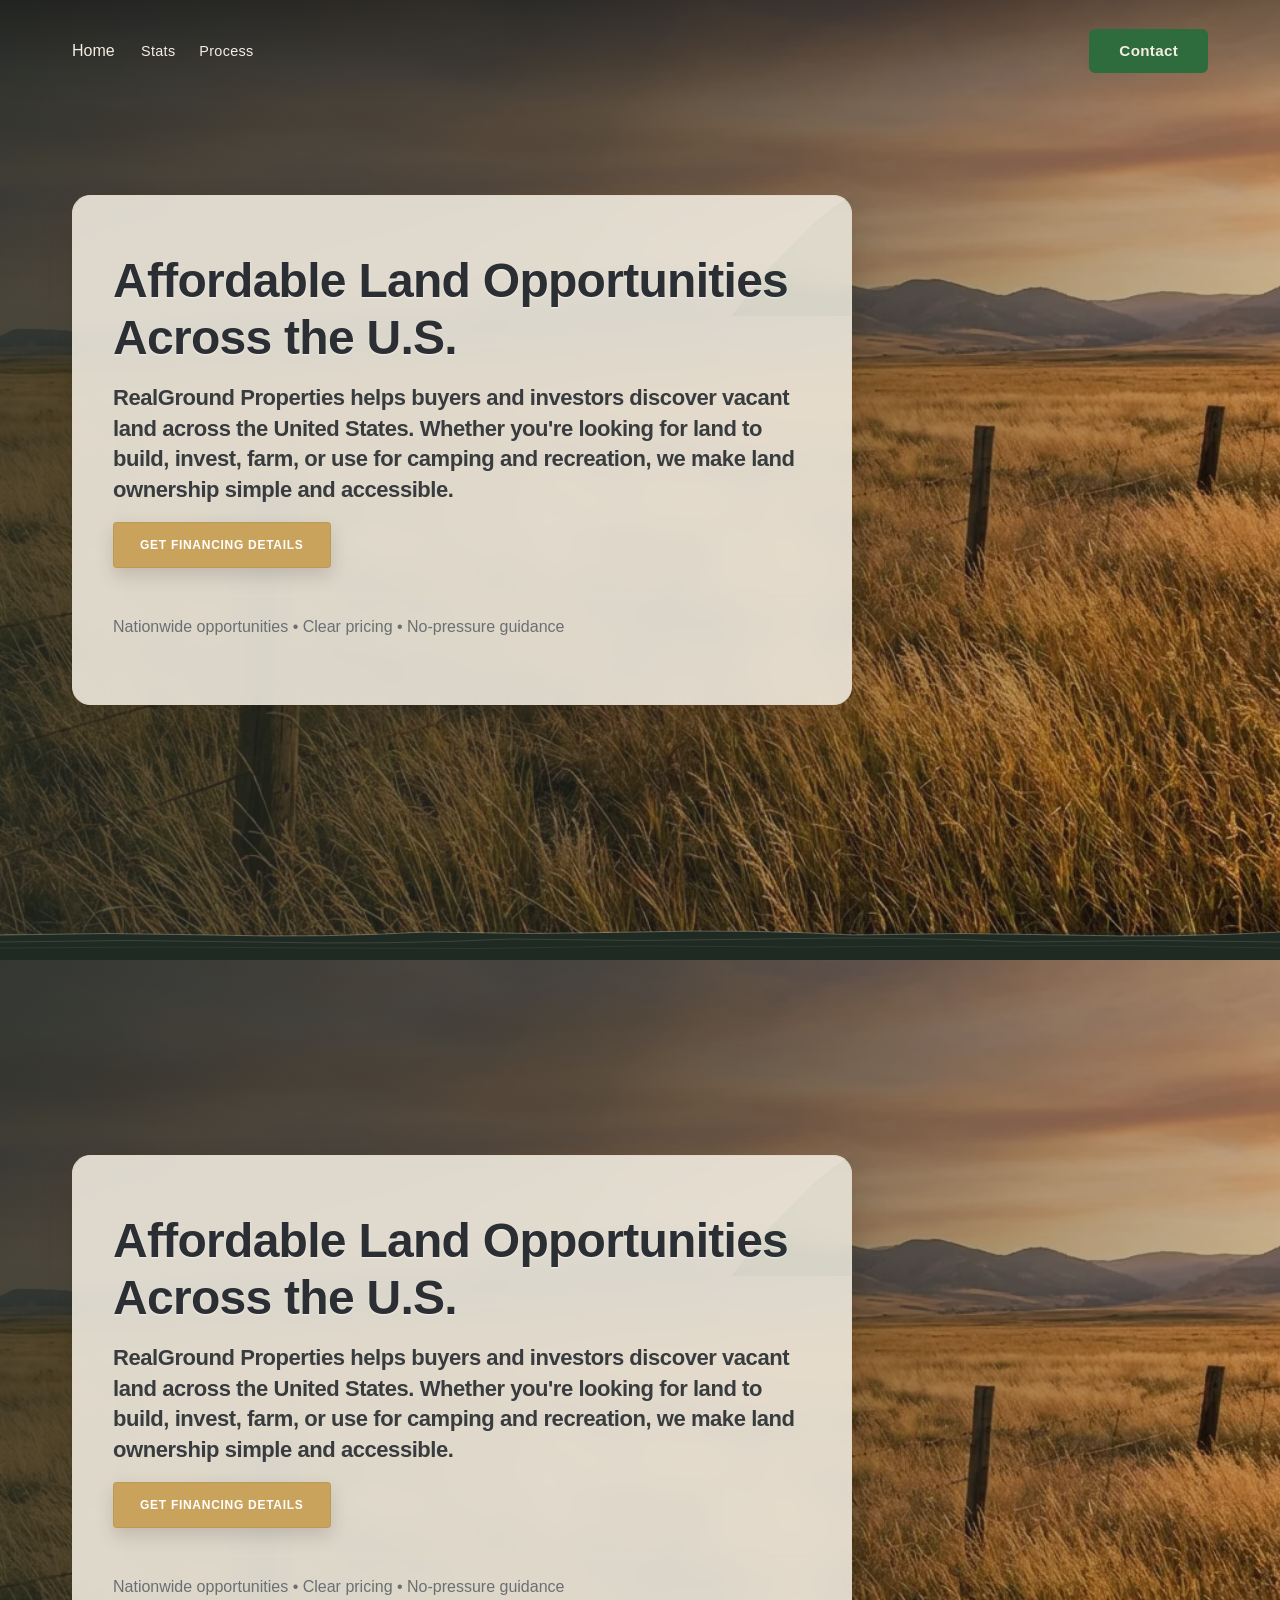
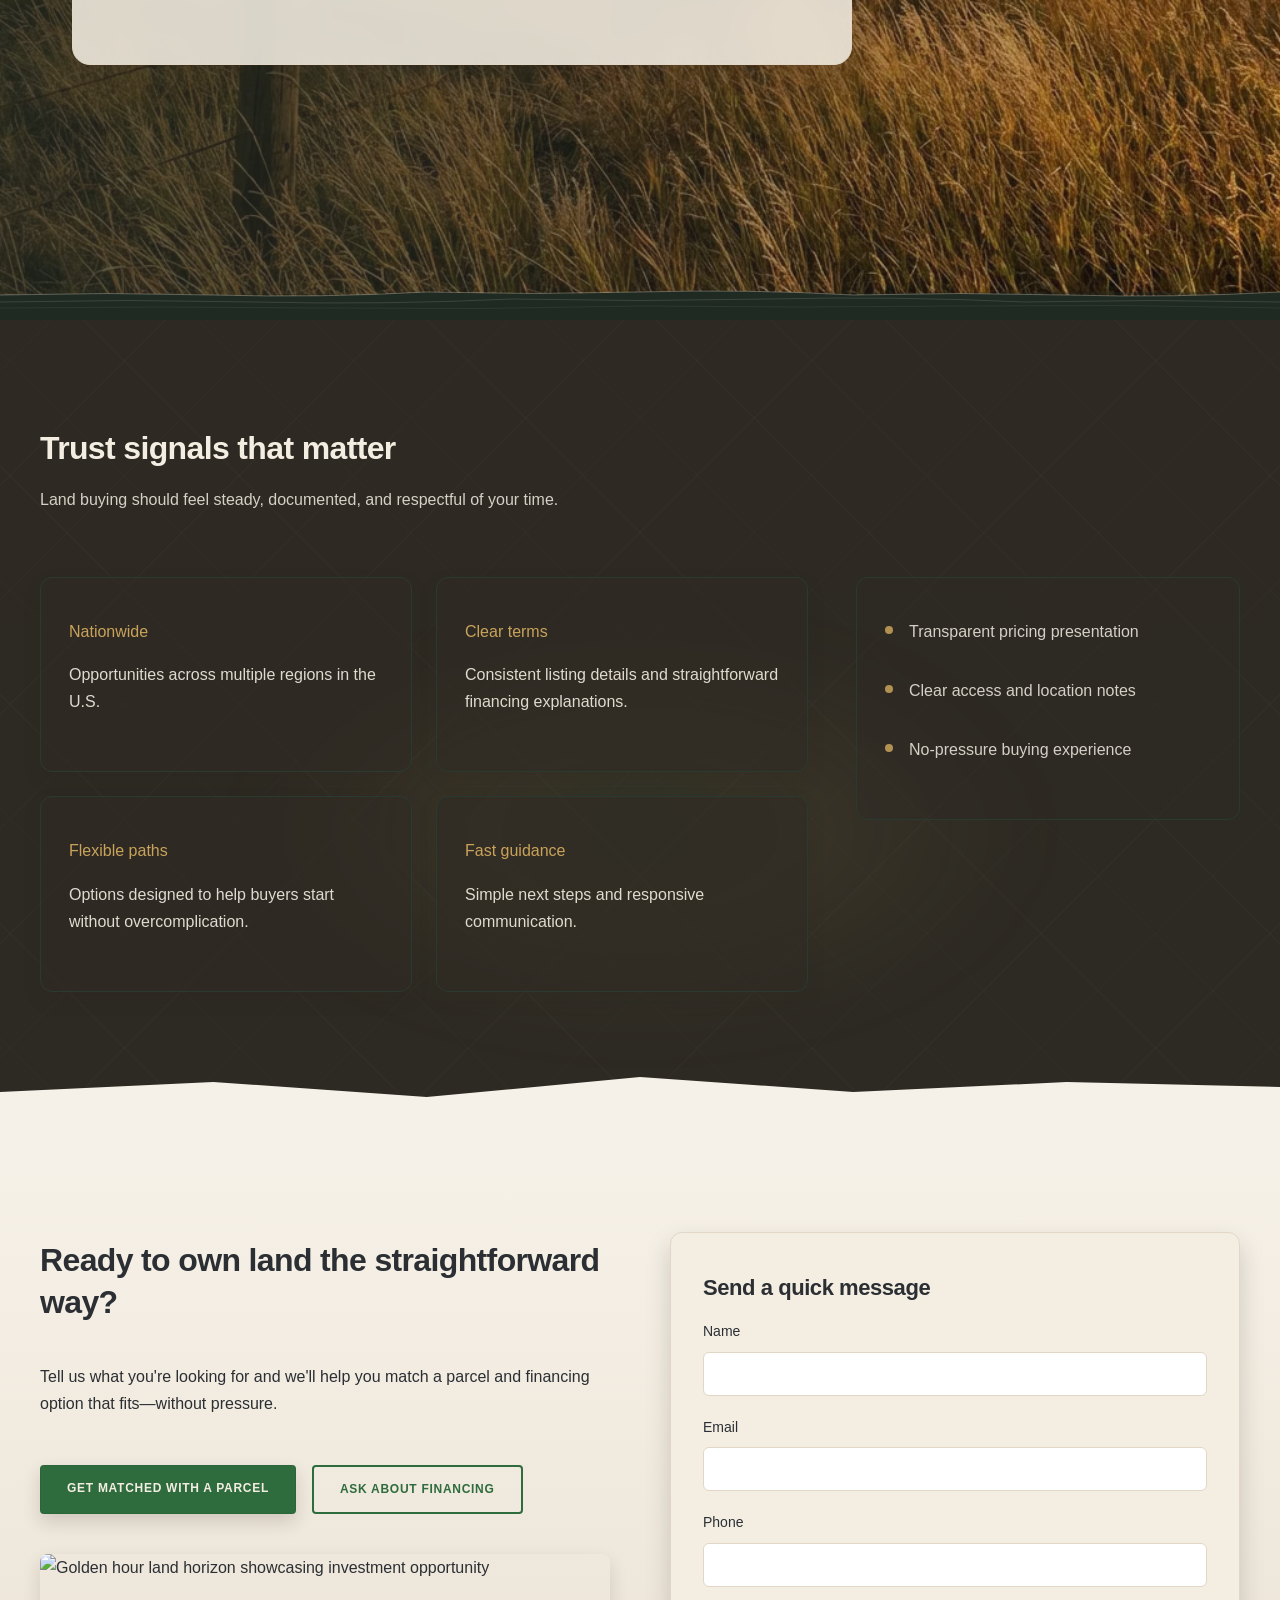
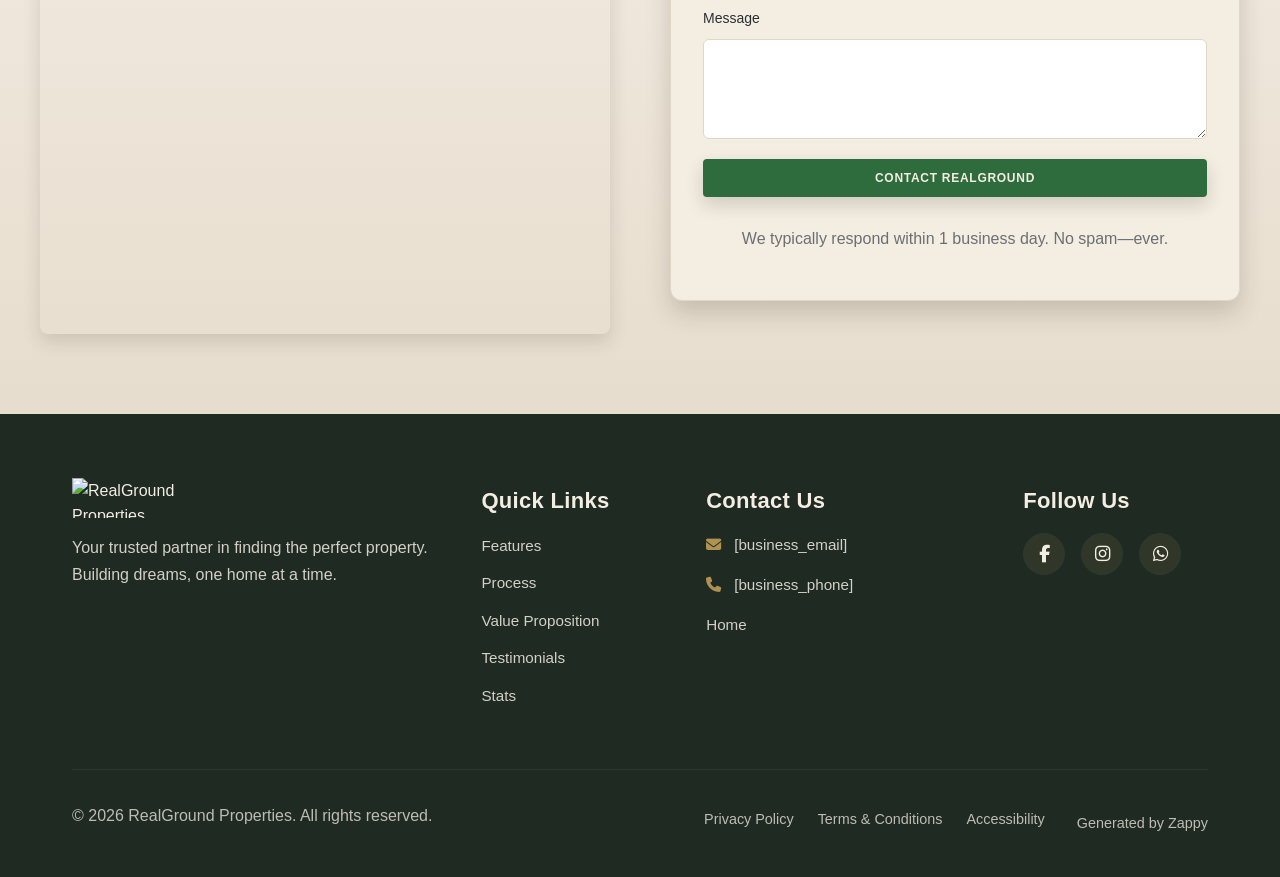
==== commit 1209ebb1: "Background sync: Progressive GitHub Sync" ====
--- a/public/index.html
+++ b/public/index.html
@@ -1 +1 @@
-<!doctype html><html dir="ltr" lang="en"><head><meta charset="UTF-8"><meta content="width=device-width,initial-scale=1" name="viewport"><meta content="index, follow" name="robots"><title>Find Land for Sale Near You with Flexible Financing — RealGround Properties</title><meta content="Discover vacant land opportunities across America with transparent pricing and seller financing options. From residential lots to recreational getaways—your land search starts here." name="description"><meta content="zillow land for sale near me, seller financing real estate, vacant land for sale, recreational land, agricultural land" name="keywords"><link href="/assets/favicon.ico" rel="icon" type="image/x-icon"><link href="/assets/favicon-16x16.png" rel="icon" type="image/png" sizes="16x16"><link href="/assets/favicon-32x32.png" rel="icon" type="image/png" sizes="32x32"><link href="/assets/favicon-48x48.png" rel="icon" type="image/png" sizes="48x48"><link href="/assets/favicon-192x192.png" rel="icon" type="image/png" sizes="192x192"><link href="/assets/favicon-512x512.png" rel="icon" type="image/png" sizes="512x512"><link href="/assets/apple-touch-icon.png" rel="apple-touch-icon"><script>!function(){"use strict";var t="4b25e77c-18e2-4ebe-9d01-ecd56fb11695",e="https://api.zappy5.com/api/analytics/track",a=18e5,n=2592e6,o=!0,i=!0,r=!0;var s=function(){var e="zappy_visitor_"+t,a=null;try{if(a=localStorage.getItem(e)){var o=JSON.parse(a),i=Date.now();if(i-o.created<n)return o.lastSeen=i,localStorage.setItem(e,JSON.stringify(o)),o.id}}catch(t){console.warn("Zappy Analytics: LocalStorage not available")}var r="zv_"+Date.now()+"_"+Math.random().toString(36).substr(2,9);try{localStorage.setItem(e,JSON.stringify({id:r,created:Date.now(),lastSeen:Date.now()}))}catch(t){}return r}(),c=function(){var e="zappy_session_"+t,n=null;try{if(n=sessionStorage.getItem(e)){var o=JSON.parse(n),i=Date.now();if(i-o.timestamp<a)return o.timestamp=i,sessionStorage.setItem(e,JSON.stringify(o)),o.id}}catch(t){console.warn("Zappy Analytics: SessionStorage not available")}var r="zs_"+Date.now()+"_"+Math.random().toString(36).substr(2,9);try{sessionStorage.setItem(e,JSON.stringify({id:r,timestamp:Date.now()}))}catch(t){}return r}();function l(a,n){n=n||{};var o={website_id:t,event_type:a,page_path:window.location.pathname,referrer:document.referrer||"direct",visitor_id:s,session_id:c,metadata:n};if(navigator.sendBeacon){var i=new Blob([JSON.stringify(o)],{type:"application/json"});navigator.sendBeacon(e,i)}else fetch(e,{method:"POST",headers:{"Content-Type":"application/json"},body:JSON.stringify(o),keepalive:!0}).catch(function(t){console.warn("Zappy Analytics: Failed to track event",t)})}o&&l("pageview",{title:document.title,url:window.location.href}),i&&document.addEventListener("click",function(t){var e=t.target;if("BUTTON"===e.tagName||e.closest("button")){var a="BUTTON"===e.tagName?e:e.closest("button");l("click",{element:"button",text:a.textContent.trim().substring(0,100),id:a.id||null,class:a.className||null})}else if("A"===e.tagName||e.closest("a")){var n="A"===e.tagName?e:e.closest("a");l("navigation",{element:"link",text:n.textContent.trim().substring(0,100),href:n.href,external:n.hostname!==window.location.hostname})}},!0),r&&document.addEventListener("submit",function(t){var e=t.target;l("form_submit",{form_id:e.id||null,form_name:e.name||null,form_action:e.action||null,form_method:e.method||"GET"})},!0);var d=Date.now();window.addEventListener("beforeunload",function(){l("page_unload",{time_on_page:Math.floor((Date.now()-d)/1e3),page_path:window.location.pathname})}),window.zappyAnalytics={track:l,getVisitorId:function(){return s},getSessionId:function(){return c}}}()</script><meta content="Find Land for Sale Near You with Flexible Financing — RealGround Properties" property="og:title"><meta content="Discover vacant land opportunities across America with transparent pricing and seller financing options. From residential lots to recreational getaways—your land search starts here." property="og:description"><meta content="website" property="og:type"><meta content="en_US" property="og:locale"><meta content="summary_large_image" name="twitter:card"><meta content="Find Land for Sale Near You with Flexible Financing — RealGround Properties" name="twitter:title"><meta content="Discover vacant land opportunities across America with transparent pricing and seller financing options. From residential lots to recreational getaways—your land search starts here." name="twitter:description"><link href="https://cdnjs.cloudflare.com/ajax/libs/font-awesome/6.4.0/css/all.min.css" rel="stylesheet"><link href="/assets/favicon.ico" rel="icon" type="image/x-icon"><link href="/assets/favicon-16x16.png" rel="icon" type="image/png" sizes="16x16"><link href="/assets/favicon-32x32.png" rel="icon" type="image/png" sizes="32x32"><link href="/assets/favicon-48x48.png" rel="icon" type="image/png" sizes="48x48"><link href="/assets/favicon-192x192.png" rel="icon" type="image/png" sizes="192x192"><link href="/assets/favicon-512x512.png" rel="icon" type="image/png" sizes="512x512"><link href="/assets/apple-touch-icon.png" rel="apple-touch-icon"><link href="https://cdn.jsdelivr.net/npm/vanilla-cookieconsent@3/dist/cookieconsent.css" rel="stylesheet"><script src="https://cdn.jsdelivr.net/npm/vanilla-cookieconsent@3/dist/cookieconsent.umd.js"></script><script src="https://cdn.jsdelivr.net/gh/mickidum/acc_toolbar/acctoolbar/acctoolbar.min.js"></script><style data-zappy-section-v2-css="true">.home-hero-section{position:relative;width:100%;min-height:100vh;display:flex;align-items:center;justify-content:flex-start;overflow:visible;padding-bottom:60px;background-color:var(--bg-dark);color:var(--text-light)}.home-hero-section .hero-bg-wrapper{position:absolute;top:0;left:0;width:100%;height:100%;z-index:0;overflow:hidden}.home-hero-section .hero-bg-image{position:absolute;top:0;left:0;width:100%;height:100%;background-size:cover;background-position:center;background-repeat:no-repeat}.home-hero-section .hero-scrim{position:absolute;top:0;left:0;width:100%;height:100%;background-image:linear-gradient(110deg,rgba(31,42,35,.78) 0,rgba(31,42,35,.65) 40%,rgba(31,42,35,.35) 70%,rgba(31,42,35,.15) 100%);z-index:1;pointer-events:none}.home-hero-section .hero-content-wrapper{position:relative;z-index:10;width:100%;max-width:1200px;margin:0 auto;padding:0 32px;display:flex;align-items:center;min-height:100vh}.home-hero-section .hero-overlay-card{position:relative;max-width:580px;background:rgba(243,237,226,.88);backdrop-filter:blur(12px);-webkit-backdrop-filter:blur(12px);border-radius:18px;padding:48px 40px;box-shadow:0 18px 34px rgba(41,33,21,.2),0 0 1px rgba(47,42,35,.15);border:1px solid var(--border-light);color:var(--text-dark)}.home-hero-section .card-flourish{position:absolute;top:0;right:0;width:120px;height:120px;color:var(--primary);pointer-events:none}.home-hero-section .hero-overlay-card h1{font-family:Manrope,system-ui,-apple-system,'Segoe UI',Roboto,sans-serif;font-size:40px;font-weight:600;line-height:1.15;letter-spacing:-.015em;color:var(--text-dark);margin:0 0 20px 0;text-shadow:0 1px 2px rgba(255,255,255,.6)}.home-hero-section .hero-overlay-card h3{font-family:Inter,system-ui,-apple-system,'Segoe UI',Roboto,sans-serif;font-size:16px;font-weight:400;line-height:1.7;color:var(--text-dark);margin:0 0 32px 0;opacity:.92}.home-hero-section .hero-cta-row{display:flex;gap:14px;margin-bottom:28px;flex-wrap:wrap}.home-hero-section .btn-primary,.home-hero-section .btn-secondary{display:inline-block;padding:12px 26px;border-radius:4px;font-family:Inter,system-ui,-apple-system,'Segoe UI',Roboto,sans-serif;font-size:12px;font-weight:700;letter-spacing:.06em;text-transform:uppercase;text-decoration:none;border:1px solid rgba(0,0,0,.06);box-shadow:0 8px 18px rgba(41,33,21,.16);transition:transform 220ms ease,box-shadow 220ms ease,background-color 220ms ease;cursor:pointer}.home-hero-section .btn-primary{background:var(--primary);color:#fff}.home-hero-section .btn-primary:hover{background:#3c7b4d;transform:translateY(-2px);box-shadow:0 12px 24px rgba(41,33,21,.22)}.home-hero-section .btn-secondary{background:var(--accent);color:#fff}.home-hero-section .btn-secondary:hover{background:#d6902b;transform:translateY(-2px);box-shadow:0 12px 24px rgba(217,144,43,.22)}.home-hero-section .trust-row{font-family:Inter,system-ui,-apple-system,'Segoe UI',Roboto,sans-serif;font-size:12px;font-weight:600;line-height:1.5;color:var(--text-muted);margin:0;padding-top:16px;border-top:1px solid var(--border-light)}.home-hero-section .home-hero-divider-wrapper{position:absolute;bottom:0;left:0;width:100%;height:60px;pointer-events:none;z-index:5}.home-hero-section .home-hero-divider-wrapper svg{display:block;width:100%;height:100%}@media (max-width:768px){.home-hero-section{min-height:100vh;padding-bottom:60px}.home-hero-section .hero-content-wrapper{padding:100px 16px 0 16px;min-height:calc(100vh - 60px)}.home-hero-section .hero-overlay-card{max-width:100%;padding:32px 24px;border-radius:12px}.home-hero-section .card-flourish{width:80px;height:80px}.home-hero-section .hero-overlay-card h1{font-size:32px;margin-bottom:16px}.home-hero-section .hero-overlay-card h3{font-size:14px;margin-bottom:24px}.home-hero-section .hero-cta-row{flex-direction:column;gap:12px}.home-hero-section .btn-primary,.home-hero-section .btn-secondary{width:100%;text-align:center;padding:14px 20px}.home-hero-section .trust-row{font-size:11px;padding-top:12px}}</style><link href="/styles.css" rel="stylesheet"><style id="zappy-dropdown-submenu-styles">#navMenu li:has(.sub-menu),.nav-menu li:has(.sub-menu),.navbar li:has(.sub-menu),nav li:has(.sub-menu){position:relative}#navMenu .sub-menu,.nav-menu .sub-menu,.navbar .sub-menu,nav .sub-menu{display:block!important;position:absolute!important;top:100%;left:0;min-width:220px;background:#fff;border-radius:8px;box-shadow:0 8px 25px rgba(0,0,0,.15);padding:8px 0;opacity:0;visibility:hidden;transform:translateY(10px);transition:all .3s ease;z-index:1000;list-style:none;pointer-events:none}#navMenu li:hover>.sub-menu,.nav-menu li:hover>.sub-menu,.navbar li:hover>.sub-menu,nav li:hover>.sub-menu{opacity:1!important;visibility:visible!important;transform:translateY(0)!important;pointer-events:auto!important}.sub-menu li{list-style:none;margin:0;padding:0}.sub-menu a{display:block!important;padding:10px 16px!important;color:var(--text-dark,#333)!important;font-weight:500;text-decoration:none;white-space:nowrap;transition:background-color .2s}.sub-menu a:hover{background-color:#f5f5f5}[dir=rtl] .nav-menu .sub-menu,[dir=rtl] .navbar .sub-menu,[dir=rtl] nav .sub-menu,html[lang=ar] .nav-menu .sub-menu,html[lang=ar] .navbar .sub-menu,html[lang=ar] nav .sub-menu,html[lang=he] .nav-menu .sub-menu,html[lang=he] .navbar .sub-menu,html[lang=he] nav .sub-menu{left:auto!important;right:0!important}.sub-menu:empty,.sub-menu:not(:has(li)),.sub-menu:not(:has(li:not(.zappy-hidden-menu-item))){display:none!important;opacity:0!important;visibility:hidden!important;pointer-events:none!important}li:has(.menu-group-title):hover>.sub-menu{opacity:1!important;visibility:visible!important;transform:translateY(0)!important;pointer-events:auto!important}#navMenu>li>.menu-group-title,.nav-menu>li>.menu-group-title{display:inline-block;padding:.5rem 1rem;cursor:default;user-select:none}@media (max-width:768px){#navMenu .sub-menu,.nav-menu .sub-menu,.navbar .sub-menu,nav .sub-menu{position:static!important;transform:none!important;box-shadow:none!important;background:0 0!important;max-height:0;overflow:hidden;opacity:0;visibility:hidden;transition:max-height .3s ease,opacity .3s ease;padding:0!important;border-radius:0!important}.sub-menu.mobile-expanded{max-height:500px!important;opacity:1!important;visibility:visible!important;padding:8px 0 8px 16px!important}[dir=rtl] .sub-menu.mobile-expanded,html[lang=he] .sub-menu.mobile-expanded{padding:8px 16px 8px 0!important}#navMenu li:hover>.sub-menu,.nav-menu li:hover>.sub-menu,.navbar li:hover>.sub-menu,nav li:hover>.sub-menu{opacity:0;visibility:hidden;pointer-events:none}#navMenu li>.sub-menu.mobile-expanded,.nav-menu li>.sub-menu.mobile-expanded,.navbar li>.sub-menu.mobile-expanded,nav li>.sub-menu.mobile-expanded{opacity:1!important;visibility:visible!important;pointer-events:auto!important}#navMenu li:has(.sub-menu),.nav-menu li:has(.sub-menu),.navbar li:has(.sub-menu),nav li:has(.sub-menu){display:flex!important;flex-wrap:wrap!important;align-items:center!important;position:relative!important;min-height:44px!important}#navMenu li:has(.sub-menu)>a,.nav-menu li:has(.sub-menu)>a,.navbar li:has(.sub-menu)>a,nav li:has(.sub-menu)>a{flex:1!important;min-width:0!important}#navMenu li:has(.sub-menu)>.menu-group-title,.nav-menu li:has(.sub-menu)>.menu-group-title,.navbar li:has(.sub-menu)>.menu-group-title,nav li:has(.sub-menu)>.menu-group-title{flex:1!important;min-width:0!important;padding:0!important;line-height:inherit!important}#navMenu li:has(.sub-menu)>.sub-menu,.nav-menu li:has(.sub-menu)>.sub-menu,.navbar li:has(.sub-menu)>.sub-menu,nav li:has(.sub-menu)>.sub-menu{flex-basis:100%!important;width:100%!important}#navMenu li:has(.sub-menu)>a [class*=arrow],#navMenu li:has(.sub-menu)>a [class*=chevron],.nav-menu li:has(.sub-menu)>a .fa-angle-down,.nav-menu li:has(.sub-menu)>a .fa-chevron-down,.nav-menu li:has(.sub-menu)>a [class*=arrow],.nav-menu li:has(.sub-menu)>a [class*=chevron],nav li:has(.sub-menu)>a [class*=arrow],nav li:has(.sub-menu)>a [class*=chevron]{display:none!important;visibility:hidden!important}.mobile-submenu-toggle{display:flex!important;align-items:center!important;justify-content:center!important;width:44px!important;height:auto!important;background:0 0!important;border:none!important;cursor:pointer!important;color:var(--text-light)!important;position:static!important;flex-shrink:0!important;align-self:stretch!important;z-index:2!important;padding:0!important;margin:0!important}.mobile-submenu-toggle::after{content:''!important;width:0!important;height:0!important;border-left:6px solid transparent!important;border-right:6px solid transparent!important;border-top:7px solid currentColor!important;transition:transform .3s ease!important}.mobile-submenu-toggle.expanded::after{transform:rotate(180deg)!important}.sub-menu a{padding:10px 0!important;display:block!important;color:var(--text-light)!important}.navbar .sub-menu li a,.zappy-products-dropdown .sub-menu a,nav.navbar .sub-menu li a{color:var(--text-light)!important}}@media (min-width:769px){.mobile-submenu-toggle{display:none!important}}</style><style id="mobile-lang-menu-deployed-css">@media (max-width:768px){.lang-switcher,.nav-container .lang-switcher,.nav-cta-container .lang-switcher,.nav-ecommerce-icons .lang-switcher,.nav-icons-left .lang-switcher,.navbar .lang-switcher,.navbar .nav-cta-container .lang-switcher{display:none!important}.mobile-lang-menu{width:100%;border-top:1px solid rgba(128,128,128,.2);padding:8px 0 0 0;margin-top:8px}.mobile-lang-toggle{display:flex!important;align-items:center;justify-content:space-between;width:100%;padding:12px 16px;background:0 0;border:none;cursor:pointer;font-size:15px;color:inherit;font-family:inherit}.mobile-lang-toggle::after{content:'';display:inline-block;width:8px;height:8px;border-right:2px solid currentColor;border-bottom:2px solid currentColor;transform:rotate(45deg);transition:transform .3s ease;margin-left:8px}.mobile-lang-toggle.expanded::after{transform:rotate(-135deg)}.mobile-lang-options{max-height:0;overflow:hidden;transition:max-height .3s ease}.mobile-lang-options.expanded{max-height:300px}.mobile-lang-option{display:flex!important;align-items:center;gap:10px;padding:10px 24px;text-decoration:none;color:inherit;font-size:14px;font-family:inherit}.mobile-lang-option:hover{background:rgba(128,128,128,.1)}.mobile-lang-option.active{font-weight:600;opacity:.7;pointer-events:none}.mobile-lang-option img{width:20px;height:20px;border-radius:50%}}@media (min-width:769px){.mobile-lang-menu{display:none!important}}</style><style id="zappy-widget-visibility">#mic-access-tool-box,#mic-access-tool-general-button,#mic-init-access-tool #mic-access-tool-box,#mic-init-access-tool #mic-access-tool-general-button,#mic-init-access-tool .mic-access-tool-general-button,._access-icon,._access-menu,.mic-access-tool-box,.mic-access-tool-general-button,div[id*=mic-access-tool-box]{display:none!important;visibility:hidden!important;opacity:0!important;pointer-events:none!important}</style></head><body><nav class="navbar"><button class="mobile-toggle" aria-label="Menu" id="mobileToggle"><svg viewbox="0 0 24 24" fill="none" height="24" width="24" class="hamburger-icon"><path d="M3 12h18M3 6h18M3 18h18" stroke="currentColor" stroke-width="2" stroke-linecap="round"></path></svg><svg viewbox="0 0 24 24" fill="none" height="24" width="24" class="close-icon" style="display:none"><path d="M18 6L6 18M6 6l12 12" stroke="currentColor" stroke-width="2" stroke-linecap="round"></path></svg></button><button class="phone-header-btn" aria-label="Call" data-phone="[business_phone]"><svg viewbox="0 0 24 24" fill="currentColor" height="20" width="20"><path d="M22 16.92v3a2 2 0 0 1-2.18 2 19.79 19.79 0 0 1-8.63-3.07 19.5 19.5 0 0 1-6-6 19.79 19.79 0 0 1-3.07-8.67A2 2 0 0 1 4.11 2h3a2 2 0 0 1 2 1.72 12.84 12.84 0 0 0 .7 2.81 2 2 0 0 1-.45 2.11L8.09 9.91a16 16 0 0 0 6 6l1.27-1.27a2 2 0 0 1 2.11-.45 12.84 12.84 0 0 0 2.81.7A2 2 0 0 1 22 16.92z"></path></svg></button><div class="nav-container"><div class="nav-brand"><a href="/" class="logo-link">Home</a></div><ul class="nav-menu" id="navMenu"><li><a href="#stats">Stats</a></li><li><a href="#process">Process</a></li></ul><div class="nav-cta-container"><a href="#cta" class="nav-cta-btn">Contact</a></div></div></nav><script>window.addEventListener("load",function(){const e=document.querySelector(".navbar, nav, header");if(!e)return void console.log("[Navbar] Navbar element not found");let t=document.getElementById("mobileToggle")||document.querySelector(".mobile-toggle")||document.querySelector(".hamburger")||document.querySelector(".hamburger-menu")||document.querySelector(".menu-toggle")||document.querySelector(".burger-menu")||document.querySelector('[aria-label="Menu"]')||document.querySelector('[aria-label="תפריט"]');const o=document.querySelector(".phone-header-btn"),n=window.getComputedStyle(e);let r=n.backgroundColor;if(console.log("[Navbar] Initial navbar background:",r),"transparent"===r||"rgba(0, 0, 0, 0)"===r||r.startsWith("rgba")&&r.includes(", 0)")){const e=n.backgroundImage;if(e&&"none"!==e)console.log("[Navbar] Navbar has background image/gradient, using dark text"),r="rgb(240, 240, 240)";else{const e=window.getComputedStyle(document.body).backgroundColor;console.log("[Navbar] Navbar transparent, using body background:",e),r=e}}const i=r.match(/\d+/g);if(i&&i.length>=3){const e=(.299*parseInt(i[0])+.587*parseInt(i[1])+.114*parseInt(i[2]))/255;console.log("[Navbar] Mobile button colors preserved from Claude CSS (luminance:",e.toFixed(2)+")");const n=document.createElement("style");n.id="zappy-mobile-nav-fix";document.documentElement.lang;document.documentElement.dir,n.textContent='\n        /* Hide mobile buttons on desktop, show only on mobile */\n        @media (min-width: 769px) {\n          .mobile-toggle,\n          .phone-header-btn {\n            display: none !important;\n          }\n        }\n        \n        /* Show and position mobile buttons correctly on mobile */\n        @media (max-width: 768px) {\n          .mobile-toggle,\n          .phone-header-btn {\n            position: absolute !important;\n            top: 50% !important;\n            transform: translateY(-50%) !important;\n            z-index: 1001 !important;\n            display: flex !important;\n            align-items: center !important;\n            justify-content: center !important;\n            width: 36px !important;\n            height: 36px !important;\n            border-radius: 50% !important;\n            border: none !important;\n            cursor: pointer !important;\n            padding: 6px !important;\n            background: none !important;\n            color: var(--nav-text, var(--text-light)) !important;\n          }\n          \n          /* LTR positioning (default): hamburger LEFT, phone RIGHT */\n          html:not([dir="rtl"]):not([lang="he"]):not([lang="ar"]) .mobile-toggle,\n          html[dir="ltr"] .mobile-toggle {\n            left: 12px !important;\n            right: auto !important;\n          }\n          html:not([dir="rtl"]):not([lang="he"]):not([lang="ar"]) .phone-header-btn,\n          html[dir="ltr"] .phone-header-btn {\n            right: 12px !important;\n            left: auto !important;\n          }\n          \n          /* RTL positioning: hamburger RIGHT, phone LEFT */\n          html[dir="rtl"] .mobile-toggle,\n          html[lang="he"] .mobile-toggle,\n          html[lang="ar"] .mobile-toggle {\n            right: 12px !important;\n            left: auto !important;\n          }\n          html[dir="rtl"] .phone-header-btn,\n          html[lang="he"] .phone-header-btn,\n          html[lang="ar"] .phone-header-btn {\n            left: 12px !important;\n            right: auto !important;\n          }\n          \n          /* CRITICAL: Ensure nav-container has min-height on mobile */\n          /* All children are positioned absolutely/fixed on mobile, so height:auto collapses to 0 */\n          .nav-container {\n            min-height: 70px !important;\n            position: relative !important;\n          }\n          \n          /* Ensure SVG icons are properly sized and inherit color */\n          .mobile-toggle svg,\n          .phone-header-btn svg {\n            width: 24px !important;\n            height: 24px !important;\n            /* Don\'t force display - let JavaScript control hamburger/close toggle */\n          }\n          \n          /* Reset nav-cta-container on mobile - remove desktop box-shadow/padding */\n          /* that creates a visible ghost box when CTA button is hidden */\n          .nav-cta-container {\n            box-shadow: none !important;\n            padding: 0 !important;\n          }\n          \n          /* Hide nav-cta-container entirely on mobile when there\'s no lang-switcher */\n          /* (only the CTA button is inside, and it\'s hidden on mobile) */\n          .nav-cta-container:not(:has(.lang-switcher)) {\n            display: none !important;\n          }\n          \n          /* CRITICAL: Prevent hero image fade gradient from bleeding over headline text */\n          /* The .image-fade-gradient has bottom: -30px (extends below parent) */\n          /* On mobile stacked layout, this overlaps the h1 text below the image */\n          .hero-image-column {\n            overflow: hidden !important;\n          }\n          .image-fade-gradient {\n            bottom: 0 !important;\n          }\n          \n          /* Hide desktop language switcher on mobile - hamburger menu handles it */\n          /* High specificity to override stored CSS */\n          .lang-switcher,\n          .nav-cta-container .lang-switcher,\n          .nav-container .lang-switcher,\n          .navbar .lang-switcher,\n          .navbar .nav-cta-container .lang-switcher {\n            display: none !important;\n          }\n        }\n      ';const r=document.getElementById("zappy-mobile-nav-fix");r&&r.remove(),document.head.appendChild(n),console.log("[Navbar] Critical CSS injected for mobile nav positioning");const l=window.innerWidth<=768;if(t){const e=t.querySelector(".hamburger-icon"),o=t.querySelector(".close-icon");e&&(e.style.setProperty("width","24px","important"),e.style.setProperty("height","24px","important"),e.style.setProperty("display","block","important")),o&&(o.style.setProperty("width","24px","important"),o.style.setProperty("height","24px","important"),o.style.setProperty("display","none","important")),l?(t.style.setProperty("position","absolute","important"),t.style.setProperty("top","50%","important"),t.style.setProperty("transform","translateY(-50%)","important"),t.style.setProperty("z-index","1001","important"),t.style.removeProperty("left"),t.style.removeProperty("right"),console.log("[Navbar] Mobile toggle positioning applied (mobile viewport)")):(t.style.removeProperty("position"),t.style.removeProperty("top"),t.style.removeProperty("transform"),t.style.removeProperty("z-index"),t.style.removeProperty("left"),t.style.removeProperty("right"),console.log("[Navbar] Desktop viewport - cleared mobile toggle inline positioning"))}if(o){const e=o.querySelector("svg");e&&(e.style.width="24px",e.style.height="24px",e.setAttribute("width","24"),e.setAttribute("height","24")),l?(o.style.setProperty("position","absolute","important"),o.style.setProperty("top","50%","important"),o.style.setProperty("transform","translateY(-50%)","important"),o.style.setProperty("z-index","1001","important"),o.style.removeProperty("left"),o.style.removeProperty("right"),console.log("[Navbar] Phone button positioning applied (mobile viewport)")):(o.style.removeProperty("position"),o.style.removeProperty("top"),o.style.removeProperty("transform"),o.style.removeProperty("z-index"),o.style.removeProperty("left"),o.style.removeProperty("right"),console.log("[Navbar] Desktop viewport - cleared phone button inline positioning"))}}else console.log("[Navbar] Could not parse background color:",r);t=document.getElementById("mobileToggle")||document.querySelector(".mobile-toggle")||document.querySelector(".hamburger")||document.querySelector(".hamburger-menu")||document.querySelector(".menu-toggle")||document.querySelector(".burger-menu")||document.querySelector('[aria-label="Menu"]')||document.querySelector('[aria-label="תפריט"]');const l=document.getElementById("navMenu")||document.querySelector(".nav-menu")||document.querySelector(".nav-links")||document.querySelector("nav ul:not(.submenu)");if(!t||!l)return void console.log("[Navbar] Mobile toggle or menu not found:",{toggle:!!t,menu:!!l});l.id||(l.id="navMenu"),console.log("[Navbar] Initializing mobile menu...");const a=t.cloneNode(!0);t.parentNode.replaceChild(a,t),a.addEventListener("click",function(e){e.preventDefault(),e.stopPropagation();const t=this.querySelector(".hamburger-icon"),o=this.querySelector(".close-icon");l.classList.contains("active")?(l.classList.remove("active"),t&&t.style.setProperty("display","block","important"),o&&o.style.setProperty("display","none","important"),document.body.style.overflow="",console.log("[Navbar] Menu closed")):(l.classList.add("active"),t&&t.style.setProperty("display","none","important"),o&&o.style.setProperty("display","block","important"),document.body.style.overflow="hidden",console.log("[Navbar] Menu opened"))}),l.querySelectorAll("a").forEach(function(e){e.addEventListener("click",function(){if("#"===this.getAttribute("href"))return;const e=a.querySelector(".hamburger-icon"),t=a.querySelector(".close-icon");l.classList.remove("active"),e&&e.style.setProperty("display","block","important"),t&&t.style.setProperty("display","none","important"),document.body.style.overflow="",console.log("[Navbar] Menu closed (link clicked)")})});var s=l.querySelectorAll(".dropdown-toggle");s.forEach(function(e){e.addEventListener("click",function(e){e.preventDefault(),e.stopPropagation();var t=this.closest(".nav-dropdown");t&&(t.parentNode.querySelectorAll(".nav-dropdown.open").forEach(function(e){e!==t&&e.classList.remove("open")}),t.classList.toggle("open"),console.log("[Navbar] Dropdown toggled:",t.classList.contains("open")?"open":"closed"))})}),document.addEventListener("click",function(e){e.target.closest(".nav-dropdown")||document.querySelectorAll(".nav-dropdown.open").forEach(function(e){e.classList.remove("open")})}),console.log("[Navbar] Dropdown handlers initialized for "+s.length+" dropdowns"),o&&o.addEventListener("click",function(){const e=document.querySelectorAll('a[href^="tel:"]'),t=e.length>0?e[0].getAttribute("href").replace("tel:",""):"[business_phone]";window.location.href="tel:"+t,console.log("[Navbar] Phone button clicked")}),console.log("[Navbar] Mobile menu initialized successfully");const p=function(){const e=document.querySelector(".whatsapp-float");e&&(window.innerWidth>=769?(e.style.setProperty("display","none","important"),e.style.setProperty("visibility","hidden","important"),e.style.setProperty("opacity","0","important"),e.style.setProperty("pointer-events","none","important"),console.log("[WhatsApp] Button hidden on desktop")):(e.style.removeProperty("display"),e.style.removeProperty("visibility"),e.style.removeProperty("opacity"),e.style.removeProperty("pointer-events"),console.log("[WhatsApp] Button visible on mobile")))};let c;p(),window.addEventListener("resize",function(){clearTimeout(c),c=setTimeout(p,100)})})</script><main><section class="home-hero-section" data-layout-spec="Home-hero" id="zappy-section-0" data-hero-type="fullscreen-scrim" data-zappy-section="true" style="opacity:1"><div class="hero-bg-wrapper"><div class="hero-bg-image" style="background-image:url('assets/site-home-hero-bg-1773707806402-y152o9.webp?v=1773707807957');background-size:cover;background-position:center" aria-label="Open land at golden hour" role="img"></div></div><div class="hero-scrim" aria-hidden="true"></div><div class="hero-content-wrapper"><div class="hero-overlay-card" style="max-width:780px"><grammarly-extension class="dnXmp" data-grammarly-shadow-root="true" style="position:absolute;top:-1px;left:-1px;pointer-events:none;--rem:16"></grammarly-extension><grammarly-extension class="dnXmp" data-grammarly-shadow-root="true" style="position:absolute;top:-1px;left:-1px;pointer-events:none;--rem:16"></grammarly-extension><svg viewbox="0 0 120 120" fill="none" height="120" width="120" class="card-flourish" aria-hidden="true" data-no-icon-edit="true" xmlns="http://www.w3.org/2000/svg"><path d="M120,0 Q95,15 80,30 T50,60 Q35,75 20,95 T0,120 L120,120 Z" fill="currentColor" opacity="0.04"></path></svg><h1 spellcheck="false">Affordable Land Opportunities Across the U.S.</h1><h3 data-zappy-text-width="readable" spellcheck="false" style="outline:none;max-width:65ch;margin-left:auto;margin-right:auto">RealGround Properties helps buyers and investors discover vacant land across the United States. Whether you're looking for land to build, invest, farm, or use for camping and recreation, we make land ownership simple and accessible.</h3><div class="hero-cta-row" spellcheck="false"><a href="#contact" class="btn-secondary" data-element-id="btn-1773708044900-s0xutehvo" data-element-type="button" data-native-element="true">Get financing details</a></div><p class="trust-row" spellcheck="false">Nationwide opportunities • Clear pricing • No-pressure guidance</p><grammarly-extension-vbars class="dnXmp" data-grammarly-shadow-root="true" style="display:contents;--rem:16"></grammarly-extension-vbars></div></div><div class="home-hero-divider-wrapper"><svg viewbox="0 0 1200 60" aria-hidden="true" data-no-icon-edit="true" xmlns="http://www.w3.org/2000/svg" preserveaspectratio="none"><path d="M0,60 L0,35 Q100,32 200,35 T400,32 Q500,35 600,32 T800,35 Q900,32 1000,35 T1200,32 L1200,60 Z" fill="#1F2A23"></path><path d="M0,35 Q100,32 200,35 T400,32 Q500,35 600,32 T800,35 Q900,32 1000,35 T1200,32" fill="#1F2A23" opacity="0.4" stroke="var(--border-light)" stroke-width="0.8"></path><path d="M0,42 Q120,39 240,42 T480,39 Q600,42 720,39 T960,42 Q1080,39 1200,42" fill="#1F2A23" opacity="0.25" stroke="var(--border-light)" stroke-width="0.6"></path><path d="M0,48 Q150,46 300,48 T600,46 Q750,48 900,46 T1200,48" fill="#1F2A23" opacity="0.15" stroke="var(--border-light)" stroke-width="0.5"></path></svg></div></section><section class="home-stats-section" data-layout-spec="Home-stats" id="stats"><div class="home-stats-container"><div class="home-stats-header"><h2>Trust signals that matter</h2><p>Land buying should feel steady, documented, and respectful of your time.</p></div><div class="home-stats-content"><div class="home-stats-grid"><div class="home-stats-card"><p class="stat-number">Nationwide</p><p class="stat-description">Opportunities across multiple regions in the U.S.</p></div><div class="home-stats-card"><p class="stat-number">Clear terms</p><p class="stat-description">Consistent listing details and straightforward financing explanations.</p></div><div class="home-stats-card"><p class="stat-number">Flexible paths</p><p class="stat-description">Options designed to help buyers start without overcomplication.</p></div><div class="home-stats-card"><p class="stat-number">Fast guidance</p><p class="stat-description">Simple next steps and responsive communication.</p></div></div><div class="home-stats-trust"><p>Transparent pricing presentation</p><p>Clear access and location notes</p><p>No-pressure buying experience</p></div></div></div><div class="home-stats-contour-lines" aria-hidden="true"></div><div class="home-stats-spotlight" aria-hidden="true"></div><div class="home-stats-divider-wrapper"><svg viewbox="0 0 1200 100" aria-hidden="true" data-no-icon-edit="true" xmlns="http://www.w3.org/2000/svg" preserveaspectratio="none"><path d="M0,100 L0,40 L200,30 L400,45 L600,25 L800,40 L1000,30 L1200,35 L1200,100 Z" fill="#F6F1E8"></path></svg></div></section><section class="home-cta-section" data-layout-spec="Home-cta" id="cta"><div class="home-cta-container"><div class="home-cta-grid"><div class="home-cta-content-column"><h2 class="home-cta-heading">Ready to own land the straightforward way?</h2><p class="home-cta-description">Tell us what you're looking for and we'll help you match a parcel and financing option that fits—without pressure.</p><div class="home-cta-buttons"><a href="#contact" class="btn-primary home-cta-btn">Get matched with a parcel</a><a href="#financing" class="btn-secondary home-cta-btn">Ask about financing</a></div><div class="home-cta-image-card"><img alt="Golden hour land horizon showcasing investment opportunity" src="/assets/site-home-cta-image-1.webp" data-context="Golden hour landscape photograph of vacant land with warm sunlight illuminating rolling hills and open horizon, conveying opportunity and natural beauty for real estate investment" data-placeholder="home-cta-image-1" height="400" width="600"></div></div><div class="home-cta-form-column"><div class="home-cta-form-card"><h3 class="home-cta-form-heading">Send a quick message</h3><form class="contact-form home-cta-form"><div class="home-cta-form-group"><label class="home-cta-label" for="cta-name">Name</label><input class="home-cta-input" id="cta-name" name="name" type="text" required=""></div><div class="home-cta-form-group"><label class="home-cta-label" for="cta-email">Email</label><input class="home-cta-input" id="cta-email" name="email" type="email" required=""></div><div class="home-cta-form-group"><label class="home-cta-label" for="cta-phone">Phone</label><input class="home-cta-input" id="cta-phone" name="phone" type="tel"></div><div class="home-cta-form-group"><label class="home-cta-label" for="cta-message">Message</label><textarea class="home-cta-textarea" id="cta-message" name="message" required="" rows="4"></textarea></div><button class="btn-primary home-cta-submit" type="submit">Contact RealGround</button><p class="home-cta-reassurance">We typically respond within 1 business day. No spam—ever.</p></form></div></div></div></div></section></main><footer class="site-footer"><div class="footer-container"><div class="footer-top"><div class="footer-column footer-company"><img alt="RealGround Properties" src="/assets/realground-properties-real-estate-logo-1773710222031-8zm47h.webp?v=1773710222346-0qz8so" class="logo"><p class="footer-tagline">Your trusted partner in finding the perfect property. Building dreams, one home at a time.</p></div><div class="footer-column footer-links"><h3 class="footer-heading">Quick Links</h3><ul class="footer-nav"><li><a href="#features">Features</a></li><li><a href="#process">Process</a></li><li><a href="#value-proposition">Value Proposition</a></li><li><a href="#testimonials">Testimonials</a></li><li><a href="#stats">Stats</a></li></ul></div><div class="footer-column footer-contact"><h3 class="footer-heading">Contact Us</h3><ul class="contact-list"><li><i class="fas fa-envelope"></i><a href="mailto:[business_email]">[business_email]</a></li><li><i class="fas fa-phone"></i><a href="tel:[business_phone]">[business_phone]</a></li><li><a href="/">Home</a></li></ul></div><div class="footer-column footer-social"><h3 class="footer-heading">Follow Us</h3><div class="social-links"><a href="[facebook_handle]" aria-label="Facebook"><i class="fab fa-facebook-f"></i></a><a href="[instagram_handle]" aria-label="Instagram"><i class="fab fa-instagram"></i></a><a href="[whatsapp_handle]" aria-label="WhatsApp"><i class="fab fa-whatsapp"></i></a></div></div></div><div class="footer-bottom"><div class="footer-bottom-left"><p class="copyright">© 2026 RealGround Properties. All rights reserved.</p></div><div class="footer-bottom-right"><ul class="legal-links"><li><a href="/privacy">Privacy Policy</a></li><li><a href="/terms">Terms &amp; Conditions</a></li><li><a href="/accessibility">Accessibility</a></li></ul><a href="https://zappy5.com" class="zappy-attribution" target="_blank">Generated by Zappy</a></div></div></div></footer><a href="https://wa.me/[whatsapp_handle]" class="whatsapp-float" aria-label="WhatsApp"><i class="fab fa-whatsapp"></i></a><div data-integration="accessibility:toolbar"></div><script src="/script.js"></script><script id="zappy-mobile-submenu-script">!function(){function e(){if(window.innerWidth>768)return document.querySelectorAll(".mobile-submenu-toggle").forEach(function(e){e.remove()}),void document.querySelectorAll(".sub-menu.mobile-expanded").forEach(function(e){e.classList.remove("mobile-expanded")});document.querySelectorAll(".nav-menu li:has(.sub-menu), nav li:has(.sub-menu), .navbar li:has(.sub-menu), #navMenu li:has(.sub-menu)").forEach(function(e){if(!e.querySelector(".mobile-submenu-toggle")){var t=e.querySelector(".sub-menu"),n=e.querySelector(":scope > a");if(t&&n){var o=document.createElement("button");o.className="mobile-submenu-toggle",o.setAttribute("aria-label","Toggle submenu"),o.setAttribute("type","button"),n.insertAdjacentElement("afterend",o),o.addEventListener("click",function(e){e.preventDefault(),e.stopPropagation(),document.querySelectorAll(".sub-menu.mobile-expanded").forEach(function(e){if(e!==t){e.classList.remove("mobile-expanded");var n=e.parentElement.querySelector(".mobile-submenu-toggle");n&&n.classList.remove("expanded")}}),t.classList.toggle("mobile-expanded"),o.classList.toggle("expanded")})}}})}var t;"loading"===document.readyState?document.addEventListener("DOMContentLoaded",e):e(),window.addEventListener("resize",function(){clearTimeout(t),t=setTimeout(e,250)});var n=new MutationObserver(function(t){t.forEach(function(t){if("attributes"===t.type){var n=t.target;n.classList&&(n.classList.contains("active")||n.classList.contains("open"))&&setTimeout(e,100)}})});setTimeout(function(){document.querySelectorAll(".mobile-menu, .nav-menu, #navMenu, nav").forEach(function(e){n.observe(e,{attributes:!0,attributeFilter:["class","style"]})})},500)}()</script><script id="zappy-navbar-scroll-effect">!function(){var e=document.querySelector("nav.navbar,.navbar:not(.zappy-catalog-menu)"),t=document.querySelector(".zappy-catalog-menu,#zappy-catalog-menu");if(e){var r="rgba(31,42,35,0.85)",o=getComputedStyle(document.documentElement),a=(o.getPropertyValue("--text-dark").trim(),o.getPropertyValue("--text-light").trim()||"#ffffff");e.style.transition="background 0.3s ease,backdrop-filter 0.3s ease,-webkit-backdrop-filter 0.3s ease,box-shadow 0.3s ease",t&&(t.style.transition="background 0.3s ease,backdrop-filter 0.3s ease,-webkit-backdrop-filter 0.3s ease");var s="a,.navbar-brand,.navbar-brand a,.dropdown-toggle,.mobile-toggle,.phone-header-btn,.mobile-hamburger-btn,.mobile-close-btn,.mobile-submenu-toggle,.nav-link",n=["cart-link","login-link","nav-search-toggle","search-toggle"];window.addEventListener("scroll",w,{passive:!0}),window.addEventListener("resize",w,{passive:!0}),w();var l=document.querySelector('section[class*="hero"],[data-hero-type],main>section:first-child'),i=!1;if(l){var d=getComputedStyle(l),p=d.backgroundImage;if(p&&"none"!==p)if(-1!==p.indexOf("url(")){var c=d.backgroundColor.match(/\d+/g);i=!(c&&c.length>=3)||v(parseInt(c[0]),parseInt(c[1]),parseInt(c[2]))<.4}else if(-1!==p.indexOf("gradient")){var b=p.match(/rgba?\(\s*(\d+)\s*,\s*(\d+)\s*,\s*(\d+)/g);if(b&&b.length>0){for(var y=0,g=0;g<b.length;g++){var m=b[g].match(/\d+/g);y+=v(parseInt(m[0]),parseInt(m[1]),parseInt(m[2]))}i=y/b.length<.4}else i=!0}else i=!0;else{var u=d.backgroundColor.match(/\d+/g);u&&u.length>=3&&(i=v(parseInt(u[0]),parseInt(u[1]),parseInt(u[2]))<.4)}}i||(window.removeEventListener("scroll",w),window.removeEventListener("resize",w),e.classList.add("scrolled"),window.innerWidth>768&&(e.style.setProperty("--frosted-text",a),e.style.setProperty("background-image","none","important"),e.style.setProperty("background-color",r,"important"),e.style.backdropFilter="blur(12px)",e.style.webkitBackdropFilter="blur(12px)",e.style.boxShadow="0 2px 16px rgba(0,0,0,0.12)",k(e,a)),t&&(t.classList.add("scrolled"),window.innerWidth>768&&(t.style.setProperty("background",r,"important"),t.style.setProperty("backdrop-filter","blur(12px)","important"),t.style.setProperty("-webkit-backdrop-filter","blur(12px)","important"),k(t,a))),window._zappyNavNoDarkHero=!0)}function k(e,t){for(var r=e.querySelectorAll(s),o=0;o<r.length;o++){var a=!1;(r[o].closest(".sub-menu")||r[o].closest(".dropdown-menu"))&&(a=!0);for(var l=0;l<n.length;l++)if(r[o].classList.contains(n[l])){a=!0;break}a||r[o].style.setProperty("color",t,"important")}}function f(e){for(var t=e.querySelectorAll(s),r=0;r<t.length;r++)t[r].closest(".sub-menu")||t[r].closest(".dropdown-menu")||t[r].style.removeProperty("color")}function w(){if(!window._zappyNavNoDarkHero){if(window.innerWidth<=768)return e.classList.remove("scrolled"),f(e),void(t&&(t.classList.remove("scrolled"),f(t)));(window.scrollY||window.pageYOffset)>60?(e.classList.add("scrolled"),e.style.setProperty("background-color",r,"important"),e.style.setProperty("background-image","none","important"),e.style.setProperty("--frosted-text",a),e.style.backdropFilter="blur(12px)",e.style.webkitBackdropFilter="blur(12px)",e.style.boxShadow="0 2px 16px rgba(0,0,0,0.12)",k(e,a),t&&(t.classList.add("scrolled"),t.style.setProperty("background",r,"important"),t.style.setProperty("backdrop-filter","blur(12px)","important"),t.style.setProperty("-webkit-backdrop-filter","blur(12px)","important"),k(t,a))):(e.classList.remove("scrolled"),e.style.setProperty("background-color","transparent","important"),e.style.removeProperty("background-image"),e.style.removeProperty("--frosted-text"),e.style.backdropFilter="none",e.style.webkitBackdropFilter="none",e.style.boxShadow="none",f(e),t&&(t.classList.remove("scrolled"),t.style.setProperty("background","transparent","important"),t.style.setProperty("backdrop-filter","none","important"),t.style.setProperty("-webkit-backdrop-filter","none","important"),f(t)))}}function v(e,t,r){return t/=255,r/=255,.2126*(e=(e/=255)<=.03928?e/12.92:Math.pow((e+.055)/1.055,2.4))+.7152*(t=t<=.03928?t/12.92:Math.pow((t+.055)/1.055,2.4))+.0722*(r=r<=.03928?r/12.92:Math.pow((r+.055)/1.055,2.4))}}()</script><script id="zappy-mobile-lang-menu-script">!function(){function e(){if(window.innerWidth>768){var e=document.querySelector(".mobile-lang-menu");e&&e.remove()}else if(!document.querySelector(".mobile-lang-menu")){var n=document.querySelector(".lang-switcher");if(n){var a=n.querySelector(".lang-switcher-dropdown");if(a){var i=a.querySelectorAll(".lang-option");if(0!==i.length){var t=document.getElementById("navMenu")||document.querySelector(".nav-menu")||document.querySelector("nav ul");if(t){var l=document.documentElement.lang||"en",s=document.createElement("div");s.className="mobile-lang-menu";var c={he:{name:"עברית",flag:"https://api.iconify.design/circle-flags/il.svg"},en:{name:"English",flag:"https://api.iconify.design/circle-flags/us.svg"},ar:{name:"العربية",flag:"https://api.iconify.design/circle-flags/sa.svg"},fr:{name:"Français",flag:"https://api.iconify.design/circle-flags/fr.svg"},es:{name:"Español",flag:"https://api.iconify.design/circle-flags/es.svg"},de:{name:"Deutsch",flag:"https://api.iconify.design/circle-flags/de.svg"},ru:{name:"Русский",flag:"https://api.iconify.design/circle-flags/ru.svg"},zh:{name:"中文",flag:"https://api.iconify.design/circle-flags/cn.svg"},ja:{name:"日本語",flag:"https://api.iconify.design/circle-flags/jp.svg"},pt:{name:"Português",flag:"https://api.iconify.design/circle-flags/br.svg"},it:{name:"Italiano",flag:"https://api.iconify.design/circle-flags/it.svg"},ko:{name:"한국어",flag:"https://api.iconify.design/circle-flags/kr.svg"}}[l]||{name:l,flag:""},r=document.createElement("button");r.className="mobile-lang-toggle",r.type="button";var g=c.flag?'<img src="'+c.flag+'" width="20" height="20" alt="" style="border-radius:50%;margin-right:8px;margin-left:8px;">':"";r.innerHTML=g+c.name,s.appendChild(r);var o=document.createElement("div");o.className="mobile-lang-options";var d=document.createElement("a");d.className="mobile-lang-option active",d.href="#",d.innerHTML=g+c.name,o.appendChild(d),i.forEach(function(e){var n=document.createElement("a");n.className="mobile-lang-option",n.href=e.getAttribute("href"),n.innerHTML=e.innerHTML,o.appendChild(n)}),s.appendChild(o),t.appendChild(s),r.addEventListener("click",function(e){e.preventDefault(),e.stopPropagation(),r.classList.toggle("expanded"),o.classList.toggle("expanded")})}}}}}}"loading"===document.readyState?document.addEventListener("DOMContentLoaded",e):e(),window.addEventListener("resize",function(){clearTimeout(window._mlrt),window._mlrt=setTimeout(e,250)})}()</script></body></html>+<!doctype html><html dir="ltr" lang="en"><head><meta charset="UTF-8"><meta content="width=device-width,initial-scale=1" name="viewport"><meta content="index, follow" name="robots"><title>Find Land for Sale Near You with Flexible Financing — RealGround Properties</title><meta content="Discover vacant land opportunities across America with transparent pricing and seller financing options. From residential lots to recreational getaways—your land search starts here." name="description"><meta content="zillow land for sale near me, seller financing real estate, vacant land for sale, recreational land, agricultural land" name="keywords"><link href="/assets/favicon.ico" rel="icon" type="image/x-icon"><link href="/assets/favicon-16x16.png" rel="icon" type="image/png" sizes="16x16"><link href="/assets/favicon-32x32.png" rel="icon" type="image/png" sizes="32x32"><link href="/assets/favicon-48x48.png" rel="icon" type="image/png" sizes="48x48"><link href="/assets/favicon-192x192.png" rel="icon" type="image/png" sizes="192x192"><link href="/assets/favicon-512x512.png" rel="icon" type="image/png" sizes="512x512"><link href="/assets/apple-touch-icon.png" rel="apple-touch-icon"><script>!function(){"use strict";var t="4b25e77c-18e2-4ebe-9d01-ecd56fb11695",e="https://api.zappy5.com/api/analytics/track",a=18e5,n=2592e6,o=!0,i=!0,r=!0;var s=function(){var e="zappy_visitor_"+t,a=null;try{if(a=localStorage.getItem(e)){var o=JSON.parse(a),i=Date.now();if(i-o.created<n)return o.lastSeen=i,localStorage.setItem(e,JSON.stringify(o)),o.id}}catch(t){console.warn("Zappy Analytics: LocalStorage not available")}var r="zv_"+Date.now()+"_"+Math.random().toString(36).substr(2,9);try{localStorage.setItem(e,JSON.stringify({id:r,created:Date.now(),lastSeen:Date.now()}))}catch(t){}return r}(),c=function(){var e="zappy_session_"+t,n=null;try{if(n=sessionStorage.getItem(e)){var o=JSON.parse(n),i=Date.now();if(i-o.timestamp<a)return o.timestamp=i,sessionStorage.setItem(e,JSON.stringify(o)),o.id}}catch(t){console.warn("Zappy Analytics: SessionStorage not available")}var r="zs_"+Date.now()+"_"+Math.random().toString(36).substr(2,9);try{sessionStorage.setItem(e,JSON.stringify({id:r,timestamp:Date.now()}))}catch(t){}return r}();function l(a,n){n=n||{};var o={website_id:t,event_type:a,page_path:window.location.pathname,referrer:document.referrer||"direct",visitor_id:s,session_id:c,metadata:n};if(navigator.sendBeacon){var i=new Blob([JSON.stringify(o)],{type:"application/json"});navigator.sendBeacon(e,i)}else fetch(e,{method:"POST",headers:{"Content-Type":"application/json"},body:JSON.stringify(o),keepalive:!0}).catch(function(t){console.warn("Zappy Analytics: Failed to track event",t)})}o&&l("pageview",{title:document.title,url:window.location.href}),i&&document.addEventListener("click",function(t){var e=t.target;if("BUTTON"===e.tagName||e.closest("button")){var a="BUTTON"===e.tagName?e:e.closest("button");l("click",{element:"button",text:a.textContent.trim().substring(0,100),id:a.id||null,class:a.className||null})}else if("A"===e.tagName||e.closest("a")){var n="A"===e.tagName?e:e.closest("a");l("navigation",{element:"link",text:n.textContent.trim().substring(0,100),href:n.href,external:n.hostname!==window.location.hostname})}},!0),r&&document.addEventListener("submit",function(t){var e=t.target;l("form_submit",{form_id:e.id||null,form_name:e.name||null,form_action:e.action||null,form_method:e.method||"GET"})},!0);var d=Date.now();window.addEventListener("beforeunload",function(){l("page_unload",{time_on_page:Math.floor((Date.now()-d)/1e3),page_path:window.location.pathname})}),window.zappyAnalytics={track:l,getVisitorId:function(){return s},getSessionId:function(){return c}}}()</script><meta content="Find Land for Sale Near You with Flexible Financing — RealGround Properties" property="og:title"><meta content="Discover vacant land opportunities across America with transparent pricing and seller financing options. From residential lots to recreational getaways—your land search starts here." property="og:description"><meta content="website" property="og:type"><meta content="en_US" property="og:locale"><meta content="summary_large_image" name="twitter:card"><meta content="Find Land for Sale Near You with Flexible Financing — RealGround Properties" name="twitter:title"><meta content="Discover vacant land opportunities across America with transparent pricing and seller financing options. From residential lots to recreational getaways—your land search starts here." name="twitter:description"><link href="https://cdnjs.cloudflare.com/ajax/libs/font-awesome/6.4.0/css/all.min.css" rel="stylesheet"><link href="/assets/favicon.ico" rel="icon" type="image/x-icon"><link href="/assets/favicon-16x16.png" rel="icon" type="image/png" sizes="16x16"><link href="/assets/favicon-32x32.png" rel="icon" type="image/png" sizes="32x32"><link href="/assets/favicon-48x48.png" rel="icon" type="image/png" sizes="48x48"><link href="/assets/favicon-192x192.png" rel="icon" type="image/png" sizes="192x192"><link href="/assets/favicon-512x512.png" rel="icon" type="image/png" sizes="512x512"><link href="/assets/apple-touch-icon.png" rel="apple-touch-icon"><link href="https://cdn.jsdelivr.net/npm/vanilla-cookieconsent@3/dist/cookieconsent.css" rel="stylesheet"><script src="https://cdn.jsdelivr.net/npm/vanilla-cookieconsent@3/dist/cookieconsent.umd.js"></script><script src="https://cdn.jsdelivr.net/gh/mickidum/acc_toolbar/acctoolbar/acctoolbar.min.js"></script><style data-zappy-section-v2-css="true">.home-hero-section{position:relative;width:100%;min-height:100vh;display:flex;align-items:center;justify-content:flex-start;overflow:visible;padding-bottom:60px;background-color:var(--bg-dark);color:var(--text-light)}.home-hero-section .hero-bg-wrapper{position:absolute;top:0;left:0;width:100%;height:100%;z-index:0;overflow:hidden}.home-hero-section .hero-bg-image{position:absolute;top:0;left:0;width:100%;height:100%;background-size:cover;background-position:center;background-repeat:no-repeat}.home-hero-section .hero-scrim{position:absolute;top:0;left:0;width:100%;height:100%;background-image:linear-gradient(110deg,rgba(31,42,35,.78) 0,rgba(31,42,35,.65) 40%,rgba(31,42,35,.35) 70%,rgba(31,42,35,.15) 100%);z-index:1;pointer-events:none}.home-hero-section .hero-content-wrapper{position:relative;z-index:10;width:100%;max-width:1200px;margin:0 auto;padding:0 32px;display:flex;align-items:center;min-height:100vh}.home-hero-section .hero-overlay-card{position:relative;max-width:580px;background:rgba(243,237,226,.88);backdrop-filter:blur(12px);-webkit-backdrop-filter:blur(12px);border-radius:18px;padding:48px 40px;box-shadow:0 18px 34px rgba(41,33,21,.2),0 0 1px rgba(47,42,35,.15);border:1px solid var(--border-light);color:var(--text-dark)}.home-hero-section .card-flourish{position:absolute;top:0;right:0;width:120px;height:120px;color:var(--primary);pointer-events:none}.home-hero-section .hero-overlay-card h1{font-family:Manrope,system-ui,-apple-system,'Segoe UI',Roboto,sans-serif;font-size:40px;font-weight:600;line-height:1.15;letter-spacing:-.015em;color:var(--text-dark);margin:0 0 20px 0;text-shadow:0 1px 2px rgba(255,255,255,.6)}.home-hero-section .hero-overlay-card h3{font-family:Inter,system-ui,-apple-system,'Segoe UI',Roboto,sans-serif;font-size:16px;font-weight:400;line-height:1.7;color:var(--text-dark);margin:0 0 32px 0;opacity:.92}.home-hero-section .hero-cta-row{display:flex;gap:14px;margin-bottom:28px;flex-wrap:wrap}.home-hero-section .btn-primary,.home-hero-section .btn-secondary{display:inline-block;padding:12px 26px;border-radius:4px;font-family:Inter,system-ui,-apple-system,'Segoe UI',Roboto,sans-serif;font-size:12px;font-weight:700;letter-spacing:.06em;text-transform:uppercase;text-decoration:none;border:1px solid rgba(0,0,0,.06);box-shadow:0 8px 18px rgba(41,33,21,.16);transition:transform 220ms ease,box-shadow 220ms ease,background-color 220ms ease;cursor:pointer}.home-hero-section .btn-primary{background:var(--primary);color:#fff}.home-hero-section .btn-primary:hover{background:#3c7b4d;transform:translateY(-2px);box-shadow:0 12px 24px rgba(41,33,21,.22)}.home-hero-section .btn-secondary{background:var(--accent);color:#fff}.home-hero-section .btn-secondary:hover{background:#d6902b;transform:translateY(-2px);box-shadow:0 12px 24px rgba(217,144,43,.22)}.home-hero-section .trust-row{font-family:Inter,system-ui,-apple-system,'Segoe UI',Roboto,sans-serif;font-size:12px;font-weight:600;line-height:1.5;color:var(--text-muted);margin:0;padding-top:16px;border-top:1px solid var(--border-light)}.home-hero-section .home-hero-divider-wrapper{position:absolute;bottom:0;left:0;width:100%;height:60px;pointer-events:none;z-index:5}.home-hero-section .home-hero-divider-wrapper svg{display:block;width:100%;height:100%}@media (max-width:768px){.home-hero-section{min-height:100vh;padding-bottom:60px}.home-hero-section .hero-content-wrapper{padding:100px 16px 0 16px;min-height:calc(100vh - 60px)}.home-hero-section .hero-overlay-card{max-width:100%;padding:32px 24px;border-radius:12px}.home-hero-section .card-flourish{width:80px;height:80px}.home-hero-section .hero-overlay-card h1{font-size:32px;margin-bottom:16px}.home-hero-section .hero-overlay-card h3{font-size:14px;margin-bottom:24px}.home-hero-section .hero-cta-row{flex-direction:column;gap:12px}.home-hero-section .btn-primary,.home-hero-section .btn-secondary{width:100%;text-align:center;padding:14px 20px}.home-hero-section .trust-row{font-size:11px;padding-top:12px}}</style><link href="/styles.css" rel="stylesheet"><style id="zappy-dropdown-submenu-styles">#navMenu li:has(.sub-menu),.nav-menu li:has(.sub-menu),.navbar li:has(.sub-menu),nav li:has(.sub-menu){position:relative}#navMenu .sub-menu,.nav-menu .sub-menu,.navbar .sub-menu,nav .sub-menu{display:block!important;position:absolute!important;top:100%;left:0;min-width:220px;background:#fff;border-radius:8px;box-shadow:0 8px 25px rgba(0,0,0,.15);padding:8px 0;opacity:0;visibility:hidden;transform:translateY(10px);transition:all .3s ease;z-index:1000;list-style:none;pointer-events:none}#navMenu li:hover>.sub-menu,.nav-menu li:hover>.sub-menu,.navbar li:hover>.sub-menu,nav li:hover>.sub-menu{opacity:1!important;visibility:visible!important;transform:translateY(0)!important;pointer-events:auto!important}.sub-menu li{list-style:none;margin:0;padding:0}.sub-menu a{display:block!important;padding:10px 16px!important;color:var(--text-dark,#333)!important;font-weight:500;text-decoration:none;white-space:nowrap;transition:background-color .2s}.sub-menu a:hover{background-color:#f5f5f5}[dir=rtl] .nav-menu .sub-menu,[dir=rtl] .navbar .sub-menu,[dir=rtl] nav .sub-menu,html[lang=ar] .nav-menu .sub-menu,html[lang=ar] .navbar .sub-menu,html[lang=ar] nav .sub-menu,html[lang=he] .nav-menu .sub-menu,html[lang=he] .navbar .sub-menu,html[lang=he] nav .sub-menu{left:auto!important;right:0!important}.sub-menu:empty,.sub-menu:not(:has(li)),.sub-menu:not(:has(li:not(.zappy-hidden-menu-item))){display:none!important;opacity:0!important;visibility:hidden!important;pointer-events:none!important}li:has(.menu-group-title):hover>.sub-menu{opacity:1!important;visibility:visible!important;transform:translateY(0)!important;pointer-events:auto!important}#navMenu>li>.menu-group-title,.nav-menu>li>.menu-group-title{display:inline-block;padding:.5rem 1rem;cursor:default;user-select:none}@media (max-width:768px){#navMenu .sub-menu,.nav-menu .sub-menu,.navbar .sub-menu,nav .sub-menu{position:static!important;transform:none!important;box-shadow:none!important;background:0 0!important;max-height:0;overflow:hidden;opacity:0;visibility:hidden;transition:max-height .3s ease,opacity .3s ease;padding:0!important;border-radius:0!important}.sub-menu.mobile-expanded{max-height:500px!important;opacity:1!important;visibility:visible!important;padding:8px 0 8px 16px!important}[dir=rtl] .sub-menu.mobile-expanded,html[lang=he] .sub-menu.mobile-expanded{padding:8px 16px 8px 0!important}#navMenu li:hover>.sub-menu,.nav-menu li:hover>.sub-menu,.navbar li:hover>.sub-menu,nav li:hover>.sub-menu{opacity:0;visibility:hidden;pointer-events:none}#navMenu li>.sub-menu.mobile-expanded,.nav-menu li>.sub-menu.mobile-expanded,.navbar li>.sub-menu.mobile-expanded,nav li>.sub-menu.mobile-expanded{opacity:1!important;visibility:visible!important;pointer-events:auto!important}#navMenu li:has(.sub-menu),.nav-menu li:has(.sub-menu),.navbar li:has(.sub-menu),nav li:has(.sub-menu){display:flex!important;flex-wrap:wrap!important;align-items:center!important;position:relative!important;min-height:44px!important}#navMenu li:has(.sub-menu)>a,.nav-menu li:has(.sub-menu)>a,.navbar li:has(.sub-menu)>a,nav li:has(.sub-menu)>a{flex:1!important;min-width:0!important}#navMenu li:has(.sub-menu)>.menu-group-title,.nav-menu li:has(.sub-menu)>.menu-group-title,.navbar li:has(.sub-menu)>.menu-group-title,nav li:has(.sub-menu)>.menu-group-title{flex:1!important;min-width:0!important;padding:0!important;line-height:inherit!important}#navMenu li:has(.sub-menu)>.sub-menu,.nav-menu li:has(.sub-menu)>.sub-menu,.navbar li:has(.sub-menu)>.sub-menu,nav li:has(.sub-menu)>.sub-menu{flex-basis:100%!important;width:100%!important}#navMenu li:has(.sub-menu)>a [class*=arrow],#navMenu li:has(.sub-menu)>a [class*=chevron],.nav-menu li:has(.sub-menu)>a .fa-angle-down,.nav-menu li:has(.sub-menu)>a .fa-chevron-down,.nav-menu li:has(.sub-menu)>a [class*=arrow],.nav-menu li:has(.sub-menu)>a [class*=chevron],nav li:has(.sub-menu)>a [class*=arrow],nav li:has(.sub-menu)>a [class*=chevron]{display:none!important;visibility:hidden!important}.mobile-submenu-toggle{display:flex!important;align-items:center!important;justify-content:center!important;width:44px!important;height:auto!important;background:0 0!important;border:none!important;cursor:pointer!important;color:var(--text-light)!important;position:static!important;flex-shrink:0!important;align-self:stretch!important;z-index:2!important;padding:0!important;margin:0!important}.mobile-submenu-toggle::after{content:''!important;width:0!important;height:0!important;border-left:6px solid transparent!important;border-right:6px solid transparent!important;border-top:7px solid currentColor!important;transition:transform .3s ease!important}.mobile-submenu-toggle.expanded::after{transform:rotate(180deg)!important}.sub-menu a{padding:10px 0!important;display:block!important;color:var(--text-light)!important}.navbar .sub-menu li a,.zappy-products-dropdown .sub-menu a,nav.navbar .sub-menu li a{color:var(--text-light)!important}}@media (min-width:769px){.mobile-submenu-toggle{display:none!important}}</style><style id="mobile-lang-menu-deployed-css">@media (max-width:768px){.lang-switcher,.nav-container .lang-switcher,.nav-cta-container .lang-switcher,.nav-ecommerce-icons .lang-switcher,.nav-icons-left .lang-switcher,.navbar .lang-switcher,.navbar .nav-cta-container .lang-switcher{display:none!important}.mobile-lang-menu{width:100%;border-top:1px solid rgba(128,128,128,.2);padding:8px 0 0 0;margin-top:8px}.mobile-lang-toggle{display:flex!important;align-items:center;justify-content:space-between;width:100%;padding:12px 16px;background:0 0;border:none;cursor:pointer;font-size:15px;color:inherit;font-family:inherit}.mobile-lang-toggle::after{content:'';display:inline-block;width:8px;height:8px;border-right:2px solid currentColor;border-bottom:2px solid currentColor;transform:rotate(45deg);transition:transform .3s ease;margin-left:8px}.mobile-lang-toggle.expanded::after{transform:rotate(-135deg)}.mobile-lang-options{max-height:0;overflow:hidden;transition:max-height .3s ease}.mobile-lang-options.expanded{max-height:300px}.mobile-lang-option{display:flex!important;align-items:center;gap:10px;padding:10px 24px;text-decoration:none;color:inherit;font-size:14px;font-family:inherit}.mobile-lang-option:hover{background:rgba(128,128,128,.1)}.mobile-lang-option.active{font-weight:600;opacity:.7;pointer-events:none}.mobile-lang-option img{width:20px;height:20px;border-radius:50%}}@media (min-width:769px){.mobile-lang-menu{display:none!important}}</style><style id="zappy-widget-visibility">#mic-access-tool-box,#mic-access-tool-general-button,#mic-init-access-tool #mic-access-tool-box,#mic-init-access-tool #mic-access-tool-general-button,#mic-init-access-tool .mic-access-tool-general-button,._access-icon,._access-menu,.mic-access-tool-box,.mic-access-tool-general-button,div[id*=mic-access-tool-box]{display:none!important;visibility:hidden!important;opacity:0!important;pointer-events:none!important}</style></head><body><nav class="navbar"><button class="mobile-toggle" aria-label="Menu" id="mobileToggle"><svg viewbox="0 0 24 24" fill="none" height="24" width="24" class="hamburger-icon"><path d="M3 12h18M3 6h18M3 18h18" stroke="currentColor" stroke-width="2" stroke-linecap="round"></path></svg><svg viewbox="0 0 24 24" fill="none" height="24" width="24" class="close-icon" style="display:none"><path d="M18 6L6 18M6 6l12 12" stroke="currentColor" stroke-width="2" stroke-linecap="round"></path></svg></button><button class="phone-header-btn" aria-label="Call" data-phone="[business_phone]"><svg viewbox="0 0 24 24" fill="currentColor" height="20" width="20"><path d="M22 16.92v3a2 2 0 0 1-2.18 2 19.79 19.79 0 0 1-8.63-3.07 19.5 19.5 0 0 1-6-6 19.79 19.79 0 0 1-3.07-8.67A2 2 0 0 1 4.11 2h3a2 2 0 0 1 2 1.72 12.84 12.84 0 0 0 .7 2.81 2 2 0 0 1-.45 2.11L8.09 9.91a16 16 0 0 0 6 6l1.27-1.27a2 2 0 0 1 2.11-.45 12.84 12.84 0 0 0 2.81.7A2 2 0 0 1 22 16.92z"></path></svg></button><div class="nav-container"><div class="nav-brand"><a href="/" class="logo-link">Home</a></div><ul class="nav-menu" id="navMenu"><li><a href="#stats">Stats</a></li><li><a href="#process">Process</a></li></ul><div class="nav-cta-container"><a href="#cta" class="nav-cta-btn">Contact</a></div></div></nav><script>window.addEventListener("load",function(){const e=document.querySelector(".navbar, nav, header");if(!e)return void console.log("[Navbar] Navbar element not found");let t=document.getElementById("mobileToggle")||document.querySelector(".mobile-toggle")||document.querySelector(".hamburger")||document.querySelector(".hamburger-menu")||document.querySelector(".menu-toggle")||document.querySelector(".burger-menu")||document.querySelector('[aria-label="Menu"]')||document.querySelector('[aria-label="תפריט"]');const o=document.querySelector(".phone-header-btn"),n=window.getComputedStyle(e);let r=n.backgroundColor;if(console.log("[Navbar] Initial navbar background:",r),"transparent"===r||"rgba(0, 0, 0, 0)"===r||r.startsWith("rgba")&&r.includes(", 0)")){const e=n.backgroundImage;if(e&&"none"!==e)console.log("[Navbar] Navbar has background image/gradient, using dark text"),r="rgb(240, 240, 240)";else{const e=window.getComputedStyle(document.body).backgroundColor;console.log("[Navbar] Navbar transparent, using body background:",e),r=e}}const i=r.match(/\d+/g);if(i&&i.length>=3){const e=(.299*parseInt(i[0])+.587*parseInt(i[1])+.114*parseInt(i[2]))/255;console.log("[Navbar] Mobile button colors preserved from Claude CSS (luminance:",e.toFixed(2)+")");const n=document.createElement("style");n.id="zappy-mobile-nav-fix";document.documentElement.lang;document.documentElement.dir,n.textContent='\n        /* Hide mobile buttons on desktop, show only on mobile */\n        @media (min-width: 769px) {\n          .mobile-toggle,\n          .phone-header-btn {\n            display: none !important;\n          }\n        }\n        \n        /* Show and position mobile buttons correctly on mobile */\n        @media (max-width: 768px) {\n          .mobile-toggle,\n          .phone-header-btn {\n            position: absolute !important;\n            top: 50% !important;\n            transform: translateY(-50%) !important;\n            z-index: 1001 !important;\n            display: flex !important;\n            align-items: center !important;\n            justify-content: center !important;\n            width: 36px !important;\n            height: 36px !important;\n            border-radius: 50% !important;\n            border: none !important;\n            cursor: pointer !important;\n            padding: 6px !important;\n            background: none !important;\n            color: var(--nav-text, var(--text-light)) !important;\n          }\n          \n          /* LTR positioning (default): hamburger LEFT, phone RIGHT */\n          html:not([dir="rtl"]):not([lang="he"]):not([lang="ar"]) .mobile-toggle,\n          html[dir="ltr"] .mobile-toggle {\n            left: 12px !important;\n            right: auto !important;\n          }\n          html:not([dir="rtl"]):not([lang="he"]):not([lang="ar"]) .phone-header-btn,\n          html[dir="ltr"] .phone-header-btn {\n            right: 12px !important;\n            left: auto !important;\n          }\n          \n          /* RTL positioning: hamburger RIGHT, phone LEFT */\n          html[dir="rtl"] .mobile-toggle,\n          html[lang="he"] .mobile-toggle,\n          html[lang="ar"] .mobile-toggle {\n            right: 12px !important;\n            left: auto !important;\n          }\n          html[dir="rtl"] .phone-header-btn,\n          html[lang="he"] .phone-header-btn,\n          html[lang="ar"] .phone-header-btn {\n            left: 12px !important;\n            right: auto !important;\n          }\n          \n          /* CRITICAL: Ensure nav-container has min-height on mobile */\n          /* All children are positioned absolutely/fixed on mobile, so height:auto collapses to 0 */\n          .nav-container {\n            min-height: 70px !important;\n            position: relative !important;\n          }\n          \n          /* Ensure SVG icons are properly sized and inherit color */\n          .mobile-toggle svg,\n          .phone-header-btn svg {\n            width: 24px !important;\n            height: 24px !important;\n            /* Don\'t force display - let JavaScript control hamburger/close toggle */\n          }\n          \n          /* Reset nav-cta-container on mobile - remove desktop box-shadow/padding */\n          /* that creates a visible ghost box when CTA button is hidden */\n          .nav-cta-container {\n            box-shadow: none !important;\n            padding: 0 !important;\n          }\n          \n          /* Hide nav-cta-container entirely on mobile when there\'s no lang-switcher */\n          /* (only the CTA button is inside, and it\'s hidden on mobile) */\n          .nav-cta-container:not(:has(.lang-switcher)) {\n            display: none !important;\n          }\n          \n          /* CRITICAL: Prevent hero image fade gradient from bleeding over headline text */\n          /* The .image-fade-gradient has bottom: -30px (extends below parent) */\n          /* On mobile stacked layout, this overlaps the h1 text below the image */\n          .hero-image-column {\n            overflow: hidden !important;\n          }\n          .image-fade-gradient {\n            bottom: 0 !important;\n          }\n          \n          /* Hide desktop language switcher on mobile - hamburger menu handles it */\n          /* High specificity to override stored CSS */\n          .lang-switcher,\n          .nav-cta-container .lang-switcher,\n          .nav-container .lang-switcher,\n          .navbar .lang-switcher,\n          .navbar .nav-cta-container .lang-switcher {\n            display: none !important;\n          }\n        }\n      ';const r=document.getElementById("zappy-mobile-nav-fix");r&&r.remove(),document.head.appendChild(n),console.log("[Navbar] Critical CSS injected for mobile nav positioning");const l=window.innerWidth<=768;if(t){const e=t.querySelector(".hamburger-icon"),o=t.querySelector(".close-icon");e&&(e.style.setProperty("width","24px","important"),e.style.setProperty("height","24px","important"),e.style.setProperty("display","block","important")),o&&(o.style.setProperty("width","24px","important"),o.style.setProperty("height","24px","important"),o.style.setProperty("display","none","important")),l?(t.style.setProperty("position","absolute","important"),t.style.setProperty("top","50%","important"),t.style.setProperty("transform","translateY(-50%)","important"),t.style.setProperty("z-index","1001","important"),t.style.removeProperty("left"),t.style.removeProperty("right"),console.log("[Navbar] Mobile toggle positioning applied (mobile viewport)")):(t.style.removeProperty("position"),t.style.removeProperty("top"),t.style.removeProperty("transform"),t.style.removeProperty("z-index"),t.style.removeProperty("left"),t.style.removeProperty("right"),console.log("[Navbar] Desktop viewport - cleared mobile toggle inline positioning"))}if(o){const e=o.querySelector("svg");e&&(e.style.width="24px",e.style.height="24px",e.setAttribute("width","24"),e.setAttribute("height","24")),l?(o.style.setProperty("position","absolute","important"),o.style.setProperty("top","50%","important"),o.style.setProperty("transform","translateY(-50%)","important"),o.style.setProperty("z-index","1001","important"),o.style.removeProperty("left"),o.style.removeProperty("right"),console.log("[Navbar] Phone button positioning applied (mobile viewport)")):(o.style.removeProperty("position"),o.style.removeProperty("top"),o.style.removeProperty("transform"),o.style.removeProperty("z-index"),o.style.removeProperty("left"),o.style.removeProperty("right"),console.log("[Navbar] Desktop viewport - cleared phone button inline positioning"))}}else console.log("[Navbar] Could not parse background color:",r);t=document.getElementById("mobileToggle")||document.querySelector(".mobile-toggle")||document.querySelector(".hamburger")||document.querySelector(".hamburger-menu")||document.querySelector(".menu-toggle")||document.querySelector(".burger-menu")||document.querySelector('[aria-label="Menu"]')||document.querySelector('[aria-label="תפריט"]');const l=document.getElementById("navMenu")||document.querySelector(".nav-menu")||document.querySelector(".nav-links")||document.querySelector("nav ul:not(.submenu)");if(!t||!l)return void console.log("[Navbar] Mobile toggle or menu not found:",{toggle:!!t,menu:!!l});l.id||(l.id="navMenu"),console.log("[Navbar] Initializing mobile menu...");const a=t.cloneNode(!0);t.parentNode.replaceChild(a,t),a.addEventListener("click",function(e){e.preventDefault(),e.stopPropagation();const t=this.querySelector(".hamburger-icon"),o=this.querySelector(".close-icon");l.classList.contains("active")?(l.classList.remove("active"),t&&t.style.setProperty("display","block","important"),o&&o.style.setProperty("display","none","important"),document.body.style.overflow="",console.log("[Navbar] Menu closed")):(l.classList.add("active"),t&&t.style.setProperty("display","none","important"),o&&o.style.setProperty("display","block","important"),document.body.style.overflow="hidden",console.log("[Navbar] Menu opened"))}),l.querySelectorAll("a").forEach(function(e){e.addEventListener("click",function(){if("#"===this.getAttribute("href"))return;const e=a.querySelector(".hamburger-icon"),t=a.querySelector(".close-icon");l.classList.remove("active"),e&&e.style.setProperty("display","block","important"),t&&t.style.setProperty("display","none","important"),document.body.style.overflow="",console.log("[Navbar] Menu closed (link clicked)")})});var s=l.querySelectorAll(".dropdown-toggle");s.forEach(function(e){e.addEventListener("click",function(e){e.preventDefault(),e.stopPropagation();var t=this.closest(".nav-dropdown");t&&(t.parentNode.querySelectorAll(".nav-dropdown.open").forEach(function(e){e!==t&&e.classList.remove("open")}),t.classList.toggle("open"),console.log("[Navbar] Dropdown toggled:",t.classList.contains("open")?"open":"closed"))})}),document.addEventListener("click",function(e){e.target.closest(".nav-dropdown")||document.querySelectorAll(".nav-dropdown.open").forEach(function(e){e.classList.remove("open")})}),console.log("[Navbar] Dropdown handlers initialized for "+s.length+" dropdowns"),o&&o.addEventListener("click",function(){const e=document.querySelectorAll('a[href^="tel:"]'),t=e.length>0?e[0].getAttribute("href").replace("tel:",""):"[business_phone]";window.location.href="tel:"+t,console.log("[Navbar] Phone button clicked")}),console.log("[Navbar] Mobile menu initialized successfully");const p=function(){const e=document.querySelector(".whatsapp-float");e&&(window.innerWidth>=769?(e.style.setProperty("display","none","important"),e.style.setProperty("visibility","hidden","important"),e.style.setProperty("opacity","0","important"),e.style.setProperty("pointer-events","none","important"),console.log("[WhatsApp] Button hidden on desktop")):(e.style.removeProperty("display"),e.style.removeProperty("visibility"),e.style.removeProperty("opacity"),e.style.removeProperty("pointer-events"),console.log("[WhatsApp] Button visible on mobile")))};let c;p(),window.addEventListener("resize",function(){clearTimeout(c),c=setTimeout(p,100)})})</script><main><section class="home-hero-section" data-layout-spec="Home-hero" id="zappy-section-0" data-hero-type="fullscreen-scrim" data-zappy-section="true" style="opacity:1"><div class="hero-bg-wrapper"><div class="hero-bg-image" style="background-image:url('assets/site-home-hero-bg-1773707806402-y152o9.webp?v=1773707807957');background-size:cover;background-position:center" aria-label="Open land at golden hour" role="img"></div></div><div class="hero-scrim" aria-hidden="true"></div><div class="hero-content-wrapper"><div class="hero-overlay-card" style="max-width:780px"><grammarly-extension class="dnXmp" data-grammarly-shadow-root="true" style="position:absolute;top:-1px;left:-1px;pointer-events:none;--rem:16"></grammarly-extension><grammarly-extension class="dnXmp" data-grammarly-shadow-root="true" style="position:absolute;top:-1px;left:-1px;pointer-events:none;--rem:16"></grammarly-extension><svg viewbox="0 0 120 120" aria-hidden="true" data-no-icon-edit="true" xmlns="http://www.w3.org/2000/svg" class="card-flourish" fill="none" height="120" width="120"><path d="M120,0 Q95,15 80,30 T50,60 Q35,75 20,95 T0,120 L120,120 Z" fill="currentColor" opacity="0.04"></path></svg><h1 spellcheck="false">Affordable Land Opportunities Across the U.S.</h1><h3 data-zappy-text-width="readable" spellcheck="false" style="outline:none;max-width:65ch;margin-left:auto;margin-right:auto">RealGround Properties helps buyers and investors discover vacant land across the United States. Whether you're looking for land to build, invest, farm, or use for camping and recreation, we make land ownership simple and accessible.</h3><div class="hero-cta-row" spellcheck="false"><a href="#contact" class="btn-secondary" data-element-id="btn-1773708044900-s0xutehvo" data-element-type="button" data-native-element="true">Get financing details</a></div><p class="trust-row" spellcheck="false">Nationwide opportunities • Clear pricing • No-pressure guidance</p><grammarly-extension-vbars class="dnXmp" data-grammarly-shadow-root="true" style="display:contents;--rem:16"></grammarly-extension-vbars></div></div><div class="home-hero-divider-wrapper"><svg viewbox="0 0 1200 60" aria-hidden="true" data-no-icon-edit="true" xmlns="http://www.w3.org/2000/svg" preserveaspectratio="none"><path d="M0,60 L0,35 Q100,32 200,35 T400,32 Q500,35 600,32 T800,35 Q900,32 1000,35 T1200,32 L1200,60 Z" fill="var(--bg-dark)"></path><path d="M0,35 Q100,32 200,35 T400,32 Q500,35 600,32 T800,35 Q900,32 1000,35 T1200,32" fill="var(--bg-dark)" opacity="0.4" stroke="var(--border-light)" stroke-width="0.8"></path><path d="M0,42 Q120,39 240,42 T480,39 Q600,42 720,39 T960,42 Q1080,39 1200,42" fill="var(--bg-dark)" opacity="0.25" stroke="var(--border-light)" stroke-width="0.6"></path><path d="M0,48 Q150,46 300,48 T600,46 Q750,48 900,46 T1200,48" fill="var(--bg-dark)" opacity="0.15" stroke="var(--border-light)" stroke-width="0.5"></path></svg></div></section><section class="home-hero-section" data-layout-spec="Home-hero" id="zappy-section-0-dup-1773748728965" data-hero-type="fullscreen-scrim" data-zappy-section="true" style="opacity:1"><div class="hero-bg-wrapper"><div class="hero-bg-image" style="background-image:url('assets/site-home-hero-bg-1773707806402-y152o9.webp?v=1773707807957');background-size:cover;background-position:center" aria-label="Open land at golden hour" role="img"></div></div><div class="hero-scrim" aria-hidden="true"></div><div class="hero-content-wrapper"><div class="hero-overlay-card" style="max-width:780px"><grammarly-extension class="dnXmp" data-grammarly-shadow-root="true" style="position:absolute;top:-1px;left:-1px;pointer-events:none;--rem:16"></grammarly-extension><grammarly-extension class="dnXmp" data-grammarly-shadow-root="true" style="position:absolute;top:-1px;left:-1px;pointer-events:none;--rem:16"></grammarly-extension><svg viewbox="0 0 120 120" aria-hidden="true" data-no-icon-edit="true" xmlns="http://www.w3.org/2000/svg" class="card-flourish" fill="none" height="120" width="120"><path d="M120,0 Q95,15 80,30 T50,60 Q35,75 20,95 T0,120 L120,120 Z" fill="currentColor" opacity="0.04"></path></svg><h1 spellcheck="false">Affordable Land Opportunities Across the U.S.</h1><h3 data-zappy-text-width="readable" spellcheck="false" style="outline:none;max-width:65ch;margin-left:auto;margin-right:auto">RealGround Properties helps buyers and investors discover vacant land across the United States. Whether you're looking for land to build, invest, farm, or use for camping and recreation, we make land ownership simple and accessible.</h3><div class="hero-cta-row" spellcheck="false"><a href="#contact" class="btn-secondary" data-element-id="btn-1773708044900-s0xutehvo" data-element-type="button" data-native-element="true">Get financing details</a></div><p class="trust-row" spellcheck="false">Nationwide opportunities • Clear pricing • No-pressure guidance</p><grammarly-extension-vbars class="dnXmp" data-grammarly-shadow-root="true" style="display:contents;--rem:16"></grammarly-extension-vbars></div></div><div class="home-hero-divider-wrapper"><svg viewbox="0 0 1200 60" aria-hidden="true" data-no-icon-edit="true" xmlns="http://www.w3.org/2000/svg" preserveaspectratio="none"><path d="M0,60 L0,35 Q100,32 200,35 T400,32 Q500,35 600,32 T800,35 Q900,32 1000,35 T1200,32 L1200,60 Z" fill="#1F2A23"></path><path d="M0,35 Q100,32 200,35 T400,32 Q500,35 600,32 T800,35 Q900,32 1000,35 T1200,32" fill="#1F2A23" opacity="0.4" stroke="var(--border-light)" stroke-width="0.8"></path><path d="M0,42 Q120,39 240,42 T480,39 Q600,42 720,39 T960,42 Q1080,39 1200,42" fill="#1F2A23" opacity="0.25" stroke="var(--border-light)" stroke-width="0.6"></path><path d="M0,48 Q150,46 300,48 T600,46 Q750,48 900,46 T1200,48" fill="#1F2A23" opacity="0.15" stroke="var(--border-light)" stroke-width="0.5"></path></svg></div></section><section class="home-stats-section" data-layout-spec="Home-stats" id="stats"><div class="home-stats-container"><div class="home-stats-header"><h2>Trust signals that matter</h2><p>Land buying should feel steady, documented, and respectful of your time.</p></div><div class="home-stats-content"><div class="home-stats-grid"><div class="home-stats-card"><p class="stat-number">Nationwide</p><p class="stat-description">Opportunities across multiple regions in the U.S.</p></div><div class="home-stats-card"><p class="stat-number">Clear terms</p><p class="stat-description">Consistent listing details and straightforward financing explanations.</p></div><div class="home-stats-card"><p class="stat-number">Flexible paths</p><p class="stat-description">Options designed to help buyers start without overcomplication.</p></div><div class="home-stats-card"><p class="stat-number">Fast guidance</p><p class="stat-description">Simple next steps and responsive communication.</p></div></div><div class="home-stats-trust"><p>Transparent pricing presentation</p><p>Clear access and location notes</p><p>No-pressure buying experience</p></div></div></div><div class="home-stats-contour-lines" aria-hidden="true"></div><div class="home-stats-spotlight" aria-hidden="true"></div><div class="home-stats-divider-wrapper"><svg viewbox="0 0 1200 100" aria-hidden="true" data-no-icon-edit="true" xmlns="http://www.w3.org/2000/svg" preserveaspectratio="none"><path d="M0,100 L0,40 L200,30 L400,45 L600,25 L800,40 L1000,30 L1200,35 L1200,100 Z" fill="#F6F1E8"></path></svg></div></section><section class="home-cta-section" data-layout-spec="Home-cta" id="cta"><div class="home-cta-container"><div class="home-cta-grid"><div class="home-cta-content-column"><h2 class="home-cta-heading">Ready to own land the straightforward way?</h2><p class="home-cta-description">Tell us what you're looking for and we'll help you match a parcel and financing option that fits—without pressure.</p><div class="home-cta-buttons"><a href="#contact" class="btn-primary home-cta-btn">Get matched with a parcel</a><a href="#financing" class="btn-secondary home-cta-btn">Ask about financing</a></div><div class="home-cta-image-card"><img alt="Golden hour land horizon showcasing investment opportunity" src="/assets/site-home-cta-image-1.webp" data-context="Golden hour landscape photograph of vacant land with warm sunlight illuminating rolling hills and open horizon, conveying opportunity and natural beauty for real estate investment" data-placeholder="home-cta-image-1" height="400" width="600"></div></div><div class="home-cta-form-column"><div class="home-cta-form-card"><h3 class="home-cta-form-heading">Send a quick message</h3><form class="contact-form home-cta-form"><div class="home-cta-form-group"><label class="home-cta-label" for="cta-name">Name</label><input class="home-cta-input" id="cta-name" name="name" type="text" required=""></div><div class="home-cta-form-group"><label class="home-cta-label" for="cta-email">Email</label><input class="home-cta-input" id="cta-email" name="email" type="email" required=""></div><div class="home-cta-form-group"><label class="home-cta-label" for="cta-phone">Phone</label><input class="home-cta-input" id="cta-phone" name="phone" type="tel"></div><div class="home-cta-form-group"><label class="home-cta-label" for="cta-message">Message</label><textarea class="home-cta-textarea" id="cta-message" name="message" required="" rows="4"></textarea></div><button class="btn-primary home-cta-submit" type="submit">Contact RealGround</button><p class="home-cta-reassurance">We typically respond within 1 business day. No spam—ever.</p></form></div></div></div></div></section></main><footer class="site-footer"><div class="footer-container"><div class="footer-top"><div class="footer-column footer-company"><img alt="RealGround Properties" src="/assets/realground-properties-real-estate-logo-1773710222031-8zm47h.webp?v=1773710222346-0qz8so" class="logo"><p class="footer-tagline">Your trusted partner in finding the perfect property. Building dreams, one home at a time.</p></div><div class="footer-column footer-links"><h3 class="footer-heading">Quick Links</h3><ul class="footer-nav"><li><a href="#features">Features</a></li><li><a href="#process">Process</a></li><li><a href="#value-proposition">Value Proposition</a></li><li><a href="#testimonials">Testimonials</a></li><li><a href="#stats">Stats</a></li></ul></div><div class="footer-column footer-contact"><h3 class="footer-heading">Contact Us</h3><ul class="contact-list"><li><i class="fas fa-envelope"></i><a href="mailto:[business_email]">[business_email]</a></li><li><i class="fas fa-phone"></i><a href="tel:[business_phone]">[business_phone]</a></li><li><a href="/">Home</a></li></ul></div><div class="footer-column footer-social"><h3 class="footer-heading">Follow Us</h3><div class="social-links"><a href="[facebook_handle]" aria-label="Facebook"><i class="fab fa-facebook-f"></i></a><a href="[instagram_handle]" aria-label="Instagram"><i class="fab fa-instagram"></i></a><a href="[whatsapp_handle]" aria-label="WhatsApp"><i class="fab fa-whatsapp"></i></a></div></div></div><div class="footer-bottom"><div class="footer-bottom-left"><p class="copyright">© 2026 RealGround Properties. All rights reserved.</p></div><div class="footer-bottom-right"><ul class="legal-links"><li><a href="/privacy">Privacy Policy</a></li><li><a href="/terms">Terms &amp; Conditions</a></li><li><a href="/accessibility">Accessibility</a></li></ul><a href="https://zappy5.com" class="zappy-attribution" target="_blank">Generated by Zappy</a></div></div></div></footer><a href="https://wa.me/[whatsapp_handle]" class="whatsapp-float" aria-label="WhatsApp"><i class="fab fa-whatsapp"></i></a><div data-integration="accessibility:toolbar"></div><script src="/script.js"></script><script id="zappy-mobile-submenu-script">!function(){function e(){if(window.innerWidth>768)return document.querySelectorAll(".mobile-submenu-toggle").forEach(function(e){e.remove()}),void document.querySelectorAll(".sub-menu.mobile-expanded").forEach(function(e){e.classList.remove("mobile-expanded")});document.querySelectorAll(".nav-menu li:has(.sub-menu), nav li:has(.sub-menu), .navbar li:has(.sub-menu), #navMenu li:has(.sub-menu)").forEach(function(e){if(!e.querySelector(".mobile-submenu-toggle")){var t=e.querySelector(".sub-menu"),n=e.querySelector(":scope > a");if(t&&n){var o=document.createElement("button");o.className="mobile-submenu-toggle",o.setAttribute("aria-label","Toggle submenu"),o.setAttribute("type","button"),n.insertAdjacentElement("afterend",o),o.addEventListener("click",function(e){e.preventDefault(),e.stopPropagation(),document.querySelectorAll(".sub-menu.mobile-expanded").forEach(function(e){if(e!==t){e.classList.remove("mobile-expanded");var n=e.parentElement.querySelector(".mobile-submenu-toggle");n&&n.classList.remove("expanded")}}),t.classList.toggle("mobile-expanded"),o.classList.toggle("expanded")})}}})}var t;"loading"===document.readyState?document.addEventListener("DOMContentLoaded",e):e(),window.addEventListener("resize",function(){clearTimeout(t),t=setTimeout(e,250)});var n=new MutationObserver(function(t){t.forEach(function(t){if("attributes"===t.type){var n=t.target;n.classList&&(n.classList.contains("active")||n.classList.contains("open"))&&setTimeout(e,100)}})});setTimeout(function(){document.querySelectorAll(".mobile-menu, .nav-menu, #navMenu, nav").forEach(function(e){n.observe(e,{attributes:!0,attributeFilter:["class","style"]})})},500)}()</script><script id="zappy-navbar-scroll-effect">!function(){var e=document.querySelector("nav.navbar,.navbar:not(.zappy-catalog-menu)"),t=document.querySelector(".zappy-catalog-menu,#zappy-catalog-menu");if(e){var r="rgba(31,42,35,0.85)",o=getComputedStyle(document.documentElement),a=(o.getPropertyValue("--text-dark").trim(),o.getPropertyValue("--text-light").trim()||"#ffffff");e.style.transition="background 0.3s ease,backdrop-filter 0.3s ease,-webkit-backdrop-filter 0.3s ease,box-shadow 0.3s ease",t&&(t.style.transition="background 0.3s ease,backdrop-filter 0.3s ease,-webkit-backdrop-filter 0.3s ease");var s="a,.navbar-brand,.navbar-brand a,.dropdown-toggle,.mobile-toggle,.phone-header-btn,.mobile-hamburger-btn,.mobile-close-btn,.mobile-submenu-toggle,.nav-link",n=["cart-link","login-link","nav-search-toggle","search-toggle"];window.addEventListener("scroll",w,{passive:!0}),window.addEventListener("resize",w,{passive:!0}),w();var l=document.querySelector('section[class*="hero"],[data-hero-type],main>section:first-child'),i=!1;if(l){var d=getComputedStyle(l),p=d.backgroundImage;if(p&&"none"!==p)if(-1!==p.indexOf("url(")){var c=d.backgroundColor.match(/\d+/g);i=!(c&&c.length>=3)||v(parseInt(c[0]),parseInt(c[1]),parseInt(c[2]))<.4}else if(-1!==p.indexOf("gradient")){var b=p.match(/rgba?\(\s*(\d+)\s*,\s*(\d+)\s*,\s*(\d+)/g);if(b&&b.length>0){for(var y=0,g=0;g<b.length;g++){var m=b[g].match(/\d+/g);y+=v(parseInt(m[0]),parseInt(m[1]),parseInt(m[2]))}i=y/b.length<.4}else i=!0}else i=!0;else{var u=d.backgroundColor.match(/\d+/g);u&&u.length>=3&&(i=v(parseInt(u[0]),parseInt(u[1]),parseInt(u[2]))<.4)}}i||(window.removeEventListener("scroll",w),window.removeEventListener("resize",w),e.classList.add("scrolled"),window.innerWidth>768&&(e.style.setProperty("--frosted-text",a),e.style.setProperty("background-image","none","important"),e.style.setProperty("background-color",r,"important"),e.style.backdropFilter="blur(12px)",e.style.webkitBackdropFilter="blur(12px)",e.style.boxShadow="0 2px 16px rgba(0,0,0,0.12)",k(e,a)),t&&(t.classList.add("scrolled"),window.innerWidth>768&&(t.style.setProperty("background",r,"important"),t.style.setProperty("backdrop-filter","blur(12px)","important"),t.style.setProperty("-webkit-backdrop-filter","blur(12px)","important"),k(t,a))),window._zappyNavNoDarkHero=!0)}function k(e,t){for(var r=e.querySelectorAll(s),o=0;o<r.length;o++){var a=!1;(r[o].closest(".sub-menu")||r[o].closest(".dropdown-menu"))&&(a=!0);for(var l=0;l<n.length;l++)if(r[o].classList.contains(n[l])){a=!0;break}a||r[o].style.setProperty("color",t,"important")}}function f(e){for(var t=e.querySelectorAll(s),r=0;r<t.length;r++)t[r].closest(".sub-menu")||t[r].closest(".dropdown-menu")||t[r].style.removeProperty("color")}function w(){if(!window._zappyNavNoDarkHero){if(window.innerWidth<=768)return e.classList.remove("scrolled"),f(e),void(t&&(t.classList.remove("scrolled"),f(t)));(window.scrollY||window.pageYOffset)>60?(e.classList.add("scrolled"),e.style.setProperty("background-color",r,"important"),e.style.setProperty("background-image","none","important"),e.style.setProperty("--frosted-text",a),e.style.backdropFilter="blur(12px)",e.style.webkitBackdropFilter="blur(12px)",e.style.boxShadow="0 2px 16px rgba(0,0,0,0.12)",k(e,a),t&&(t.classList.add("scrolled"),t.style.setProperty("background",r,"important"),t.style.setProperty("backdrop-filter","blur(12px)","important"),t.style.setProperty("-webkit-backdrop-filter","blur(12px)","important"),k(t,a))):(e.classList.remove("scrolled"),e.style.setProperty("background-color","transparent","important"),e.style.removeProperty("background-image"),e.style.removeProperty("--frosted-text"),e.style.backdropFilter="none",e.style.webkitBackdropFilter="none",e.style.boxShadow="none",f(e),t&&(t.classList.remove("scrolled"),t.style.setProperty("background","transparent","important"),t.style.setProperty("backdrop-filter","none","important"),t.style.setProperty("-webkit-backdrop-filter","none","important"),f(t)))}}function v(e,t,r){return t/=255,r/=255,.2126*(e=(e/=255)<=.03928?e/12.92:Math.pow((e+.055)/1.055,2.4))+.7152*(t=t<=.03928?t/12.92:Math.pow((t+.055)/1.055,2.4))+.0722*(r=r<=.03928?r/12.92:Math.pow((r+.055)/1.055,2.4))}}()</script><script id="zappy-mobile-lang-menu-script">!function(){function e(){if(window.innerWidth>768){var e=document.querySelector(".mobile-lang-menu");e&&e.remove()}else if(!document.querySelector(".mobile-lang-menu")){var n=document.querySelector(".lang-switcher");if(n){var a=n.querySelector(".lang-switcher-dropdown");if(a){var i=a.querySelectorAll(".lang-option");if(0!==i.length){var t=document.getElementById("navMenu")||document.querySelector(".nav-menu")||document.querySelector("nav ul");if(t){var l=document.documentElement.lang||"en",s=document.createElement("div");s.className="mobile-lang-menu";var c={he:{name:"עברית",flag:"https://api.iconify.design/circle-flags/il.svg"},en:{name:"English",flag:"https://api.iconify.design/circle-flags/us.svg"},ar:{name:"العربية",flag:"https://api.iconify.design/circle-flags/sa.svg"},fr:{name:"Français",flag:"https://api.iconify.design/circle-flags/fr.svg"},es:{name:"Español",flag:"https://api.iconify.design/circle-flags/es.svg"},de:{name:"Deutsch",flag:"https://api.iconify.design/circle-flags/de.svg"},ru:{name:"Русский",flag:"https://api.iconify.design/circle-flags/ru.svg"},zh:{name:"中文",flag:"https://api.iconify.design/circle-flags/cn.svg"},ja:{name:"日本語",flag:"https://api.iconify.design/circle-flags/jp.svg"},pt:{name:"Português",flag:"https://api.iconify.design/circle-flags/br.svg"},it:{name:"Italiano",flag:"https://api.iconify.design/circle-flags/it.svg"},ko:{name:"한국어",flag:"https://api.iconify.design/circle-flags/kr.svg"}}[l]||{name:l,flag:""},r=document.createElement("button");r.className="mobile-lang-toggle",r.type="button";var g=c.flag?'<img src="'+c.flag+'" width="20" height="20" alt="" style="border-radius:50%;margin-right:8px;margin-left:8px;">':"";r.innerHTML=g+c.name,s.appendChild(r);var o=document.createElement("div");o.className="mobile-lang-options";var d=document.createElement("a");d.className="mobile-lang-option active",d.href="#",d.innerHTML=g+c.name,o.appendChild(d),i.forEach(function(e){var n=document.createElement("a");n.className="mobile-lang-option",n.href=e.getAttribute("href"),n.innerHTML=e.innerHTML,o.appendChild(n)}),s.appendChild(o),t.appendChild(s),r.addEventListener("click",function(e){e.preventDefault(),e.stopPropagation(),r.classList.toggle("expanded"),o.classList.toggle("expanded")})}}}}}}"loading"===document.readyState?document.addEventListener("DOMContentLoaded",e):e(),window.addEventListener("resize",function(){clearTimeout(window._mlrt),window._mlrt=setTimeout(e,250)})}()</script></body></html>
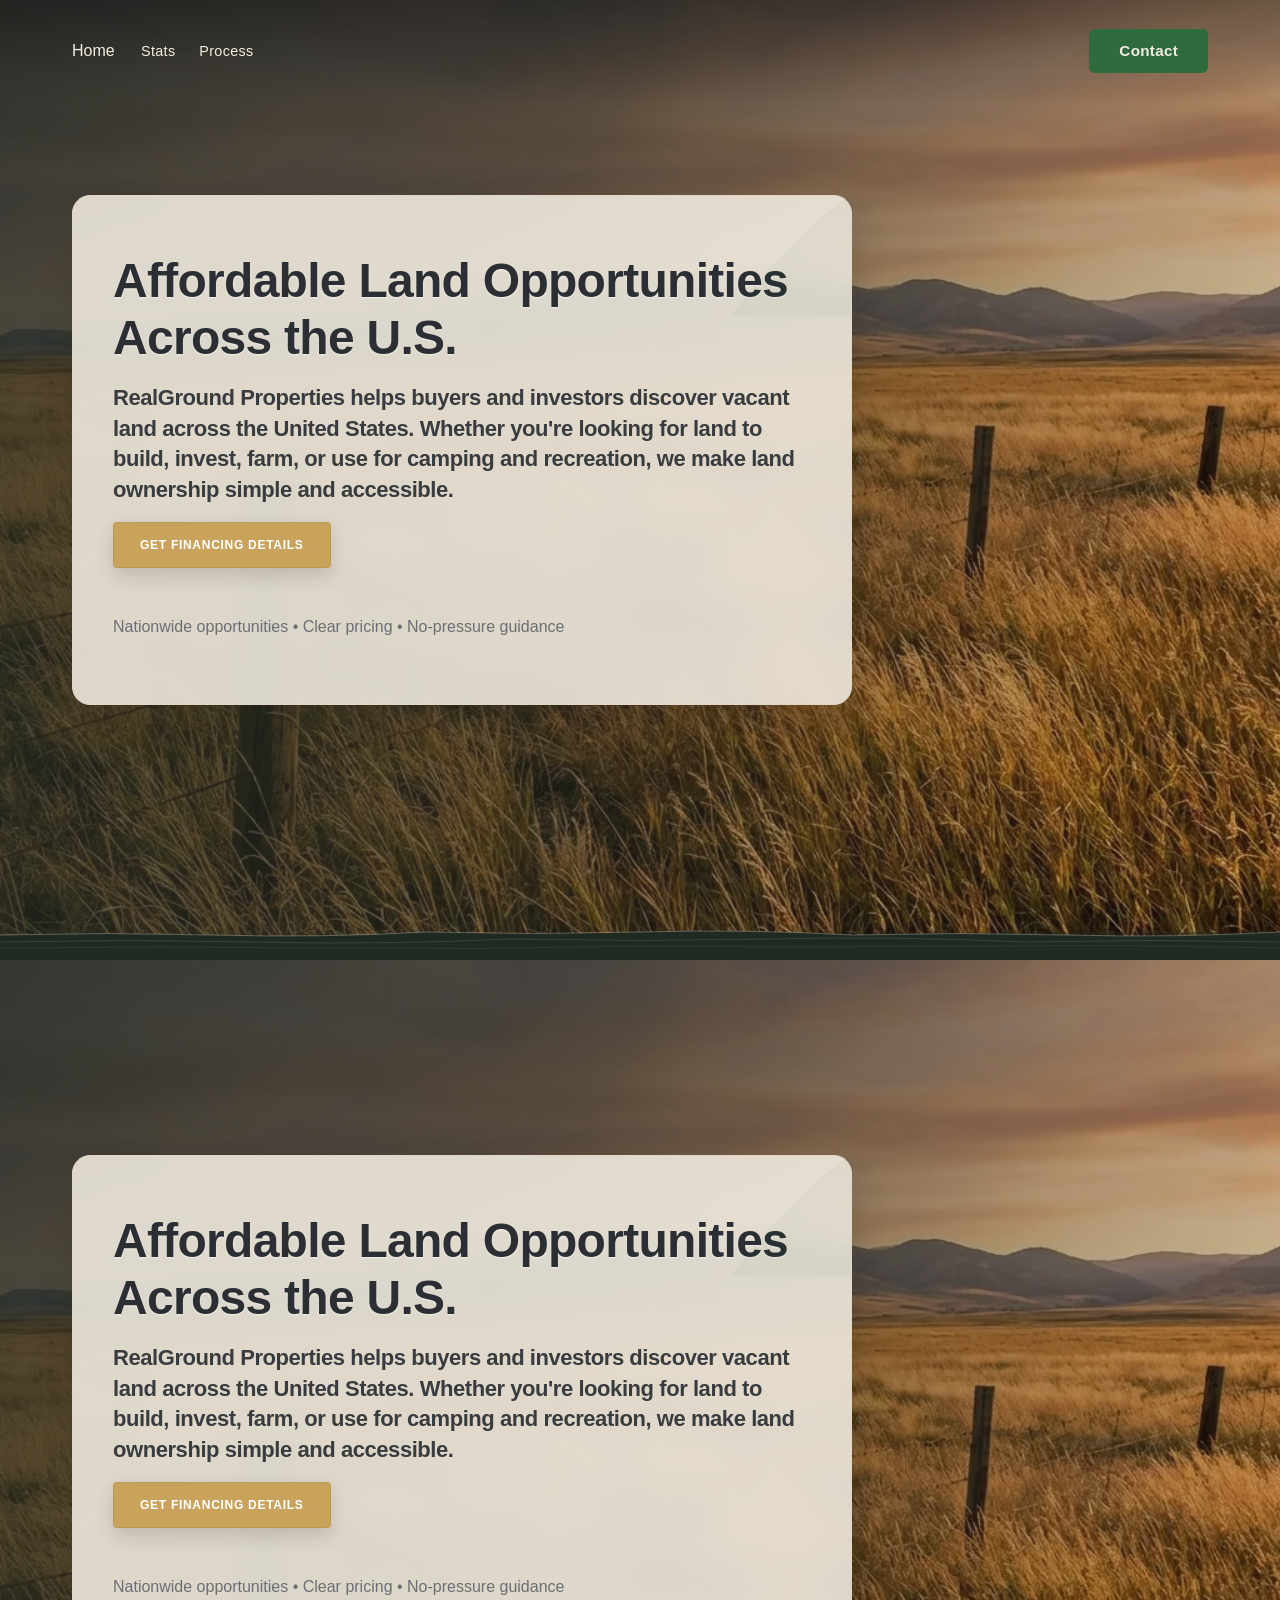
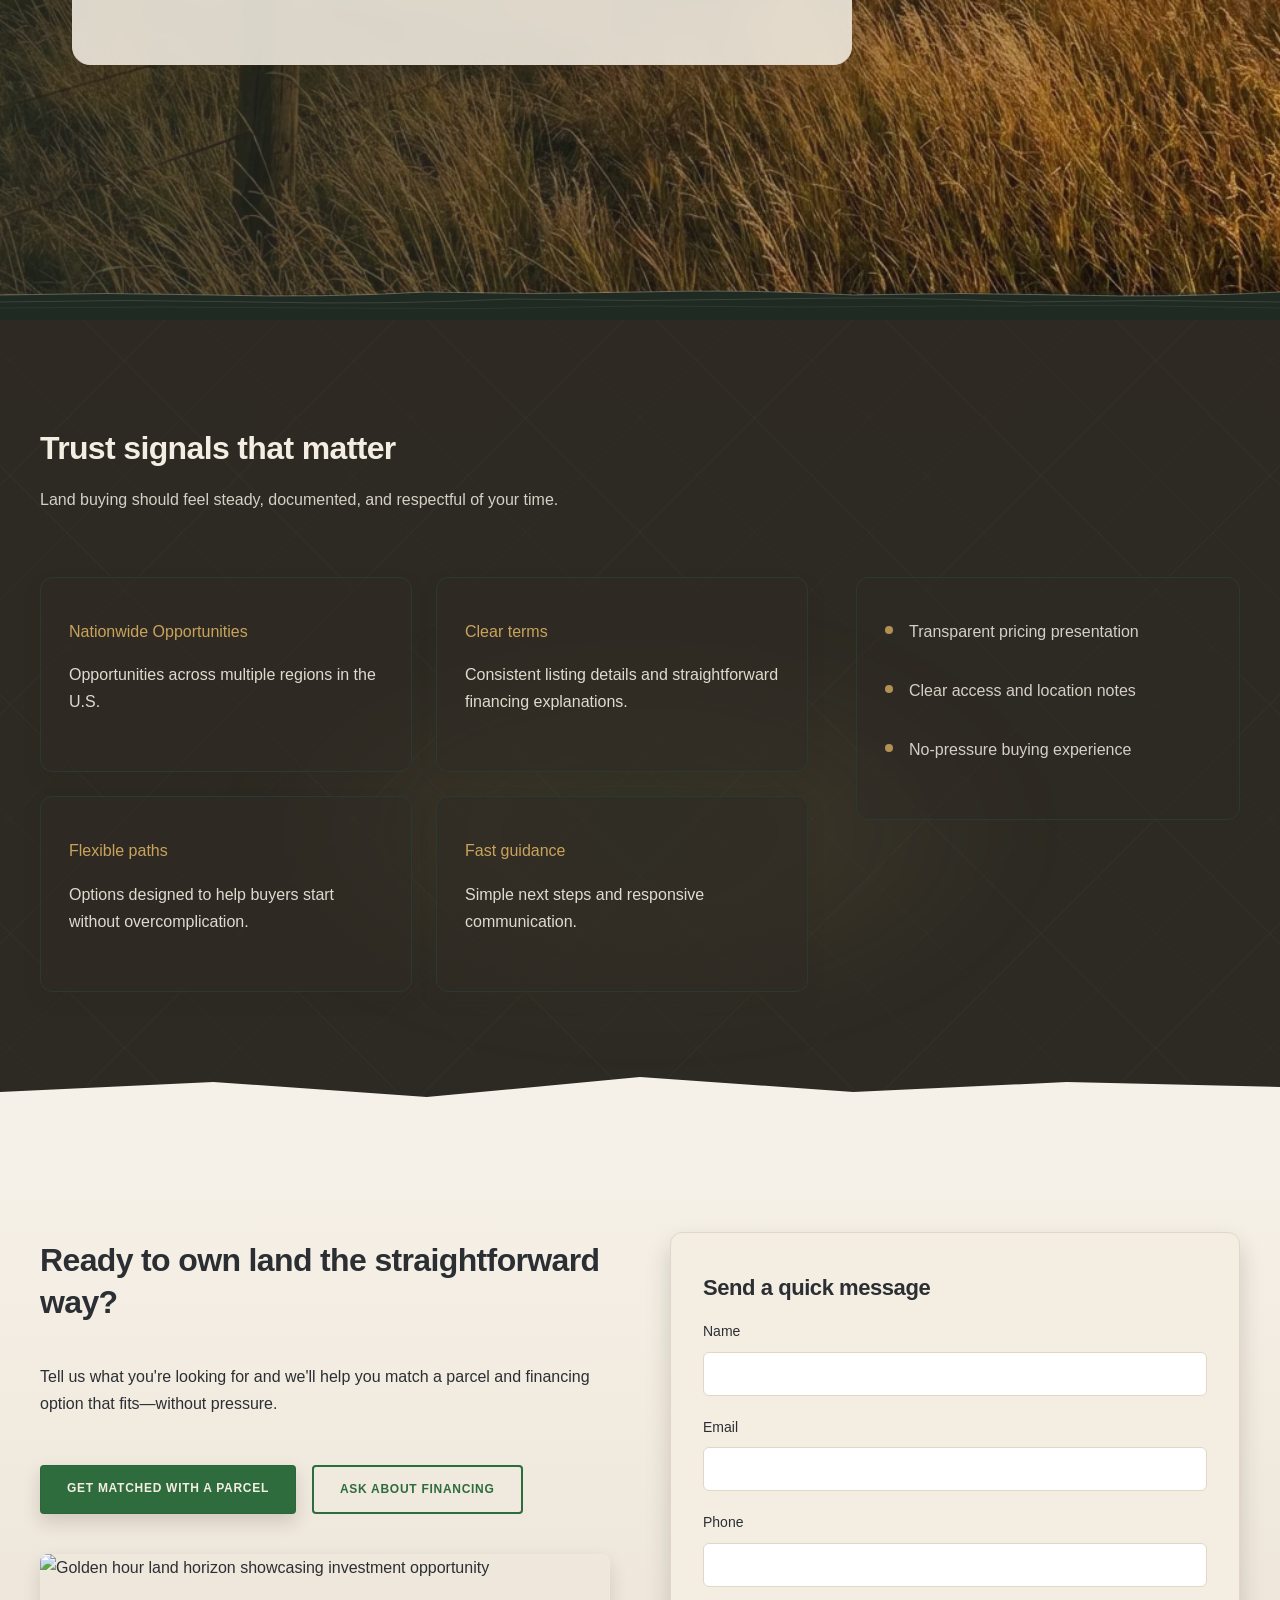
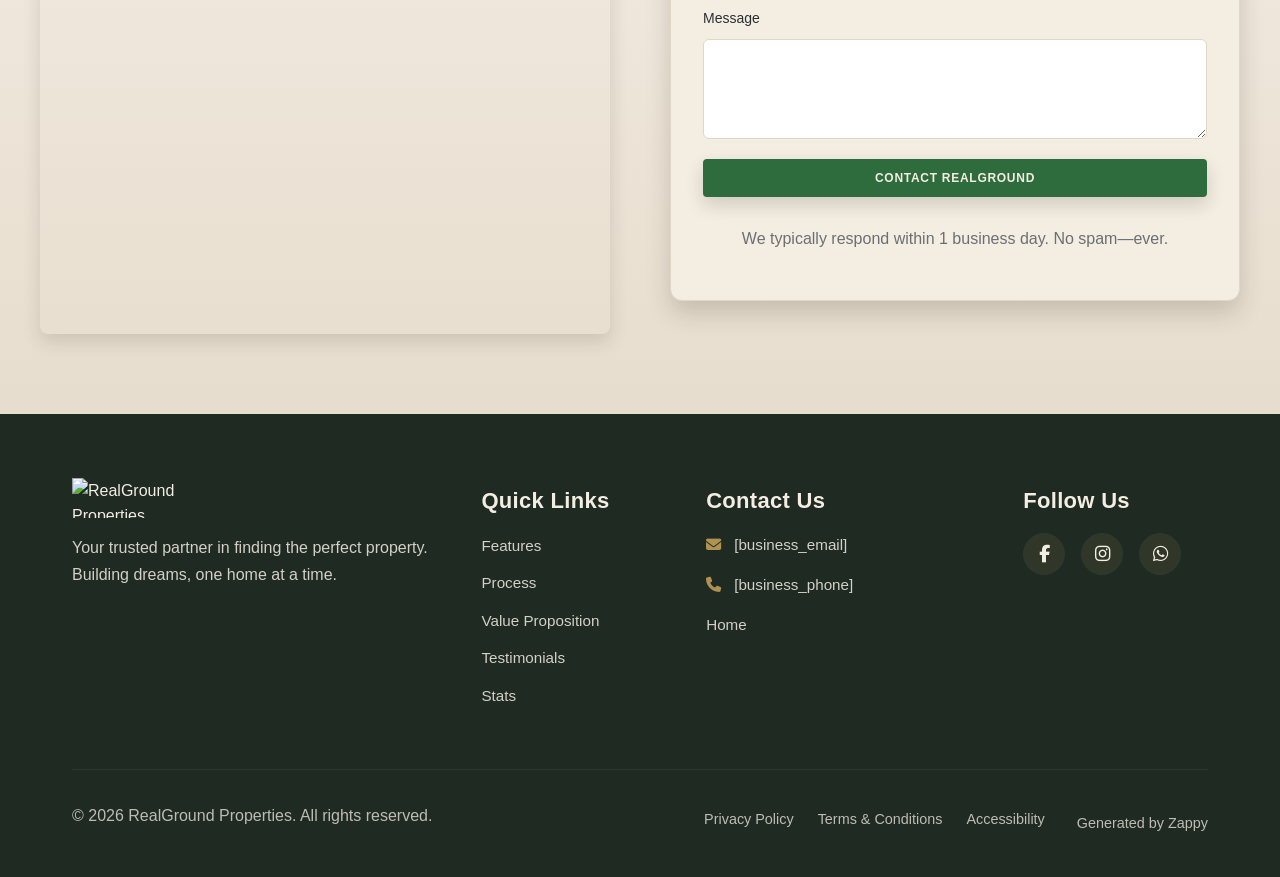
==== commit 4dc63546: "Background sync: Progressive GitHub Sync" ====
--- a/public/index.html
+++ b/public/index.html
@@ -1 +1 @@
-<!doctype html><html dir="ltr" lang="en"><head><meta charset="UTF-8"><meta content="width=device-width,initial-scale=1" name="viewport"><meta content="index, follow" name="robots"><title>Find Land for Sale Near You with Flexible Financing — RealGround Properties</title><meta content="Discover vacant land opportunities across America with transparent pricing and seller financing options. From residential lots to recreational getaways—your land search starts here." name="description"><meta content="zillow land for sale near me, seller financing real estate, vacant land for sale, recreational land, agricultural land" name="keywords"><link href="/assets/favicon.ico" rel="icon" type="image/x-icon"><link href="/assets/favicon-16x16.png" rel="icon" type="image/png" sizes="16x16"><link href="/assets/favicon-32x32.png" rel="icon" type="image/png" sizes="32x32"><link href="/assets/favicon-48x48.png" rel="icon" type="image/png" sizes="48x48"><link href="/assets/favicon-192x192.png" rel="icon" type="image/png" sizes="192x192"><link href="/assets/favicon-512x512.png" rel="icon" type="image/png" sizes="512x512"><link href="/assets/apple-touch-icon.png" rel="apple-touch-icon"><script>!function(){"use strict";var t="4b25e77c-18e2-4ebe-9d01-ecd56fb11695",e="https://api.zappy5.com/api/analytics/track",a=18e5,n=2592e6,o=!0,i=!0,r=!0;var s=function(){var e="zappy_visitor_"+t,a=null;try{if(a=localStorage.getItem(e)){var o=JSON.parse(a),i=Date.now();if(i-o.created<n)return o.lastSeen=i,localStorage.setItem(e,JSON.stringify(o)),o.id}}catch(t){console.warn("Zappy Analytics: LocalStorage not available")}var r="zv_"+Date.now()+"_"+Math.random().toString(36).substr(2,9);try{localStorage.setItem(e,JSON.stringify({id:r,created:Date.now(),lastSeen:Date.now()}))}catch(t){}return r}(),c=function(){var e="zappy_session_"+t,n=null;try{if(n=sessionStorage.getItem(e)){var o=JSON.parse(n),i=Date.now();if(i-o.timestamp<a)return o.timestamp=i,sessionStorage.setItem(e,JSON.stringify(o)),o.id}}catch(t){console.warn("Zappy Analytics: SessionStorage not available")}var r="zs_"+Date.now()+"_"+Math.random().toString(36).substr(2,9);try{sessionStorage.setItem(e,JSON.stringify({id:r,timestamp:Date.now()}))}catch(t){}return r}();function l(a,n){n=n||{};var o={website_id:t,event_type:a,page_path:window.location.pathname,referrer:document.referrer||"direct",visitor_id:s,session_id:c,metadata:n};if(navigator.sendBeacon){var i=new Blob([JSON.stringify(o)],{type:"application/json"});navigator.sendBeacon(e,i)}else fetch(e,{method:"POST",headers:{"Content-Type":"application/json"},body:JSON.stringify(o),keepalive:!0}).catch(function(t){console.warn("Zappy Analytics: Failed to track event",t)})}o&&l("pageview",{title:document.title,url:window.location.href}),i&&document.addEventListener("click",function(t){var e=t.target;if("BUTTON"===e.tagName||e.closest("button")){var a="BUTTON"===e.tagName?e:e.closest("button");l("click",{element:"button",text:a.textContent.trim().substring(0,100),id:a.id||null,class:a.className||null})}else if("A"===e.tagName||e.closest("a")){var n="A"===e.tagName?e:e.closest("a");l("navigation",{element:"link",text:n.textContent.trim().substring(0,100),href:n.href,external:n.hostname!==window.location.hostname})}},!0),r&&document.addEventListener("submit",function(t){var e=t.target;l("form_submit",{form_id:e.id||null,form_name:e.name||null,form_action:e.action||null,form_method:e.method||"GET"})},!0);var d=Date.now();window.addEventListener("beforeunload",function(){l("page_unload",{time_on_page:Math.floor((Date.now()-d)/1e3),page_path:window.location.pathname})}),window.zappyAnalytics={track:l,getVisitorId:function(){return s},getSessionId:function(){return c}}}()</script><meta content="Find Land for Sale Near You with Flexible Financing — RealGround Properties" property="og:title"><meta content="Discover vacant land opportunities across America with transparent pricing and seller financing options. From residential lots to recreational getaways—your land search starts here." property="og:description"><meta content="website" property="og:type"><meta content="en_US" property="og:locale"><meta content="summary_large_image" name="twitter:card"><meta content="Find Land for Sale Near You with Flexible Financing — RealGround Properties" name="twitter:title"><meta content="Discover vacant land opportunities across America with transparent pricing and seller financing options. From residential lots to recreational getaways—your land search starts here." name="twitter:description"><link href="https://cdnjs.cloudflare.com/ajax/libs/font-awesome/6.4.0/css/all.min.css" rel="stylesheet"><link href="/assets/favicon.ico" rel="icon" type="image/x-icon"><link href="/assets/favicon-16x16.png" rel="icon" type="image/png" sizes="16x16"><link href="/assets/favicon-32x32.png" rel="icon" type="image/png" sizes="32x32"><link href="/assets/favicon-48x48.png" rel="icon" type="image/png" sizes="48x48"><link href="/assets/favicon-192x192.png" rel="icon" type="image/png" sizes="192x192"><link href="/assets/favicon-512x512.png" rel="icon" type="image/png" sizes="512x512"><link href="/assets/apple-touch-icon.png" rel="apple-touch-icon"><link href="https://cdn.jsdelivr.net/npm/vanilla-cookieconsent@3/dist/cookieconsent.css" rel="stylesheet"><script src="https://cdn.jsdelivr.net/npm/vanilla-cookieconsent@3/dist/cookieconsent.umd.js"></script><script src="https://cdn.jsdelivr.net/gh/mickidum/acc_toolbar/acctoolbar/acctoolbar.min.js"></script><style data-zappy-section-v2-css="true">.home-hero-section{position:relative;width:100%;min-height:100vh;display:flex;align-items:center;justify-content:flex-start;overflow:visible;padding-bottom:60px;background-color:var(--bg-dark);color:var(--text-light)}.home-hero-section .hero-bg-wrapper{position:absolute;top:0;left:0;width:100%;height:100%;z-index:0;overflow:hidden}.home-hero-section .hero-bg-image{position:absolute;top:0;left:0;width:100%;height:100%;background-size:cover;background-position:center;background-repeat:no-repeat}.home-hero-section .hero-scrim{position:absolute;top:0;left:0;width:100%;height:100%;background-image:linear-gradient(110deg,rgba(31,42,35,.78) 0,rgba(31,42,35,.65) 40%,rgba(31,42,35,.35) 70%,rgba(31,42,35,.15) 100%);z-index:1;pointer-events:none}.home-hero-section .hero-content-wrapper{position:relative;z-index:10;width:100%;max-width:1200px;margin:0 auto;padding:0 32px;display:flex;align-items:center;min-height:100vh}.home-hero-section .hero-overlay-card{position:relative;max-width:580px;background:rgba(243,237,226,.88);backdrop-filter:blur(12px);-webkit-backdrop-filter:blur(12px);border-radius:18px;padding:48px 40px;box-shadow:0 18px 34px rgba(41,33,21,.2),0 0 1px rgba(47,42,35,.15);border:1px solid var(--border-light);color:var(--text-dark)}.home-hero-section .card-flourish{position:absolute;top:0;right:0;width:120px;height:120px;color:var(--primary);pointer-events:none}.home-hero-section .hero-overlay-card h1{font-family:Manrope,system-ui,-apple-system,'Segoe UI',Roboto,sans-serif;font-size:40px;font-weight:600;line-height:1.15;letter-spacing:-.015em;color:var(--text-dark);margin:0 0 20px 0;text-shadow:0 1px 2px rgba(255,255,255,.6)}.home-hero-section .hero-overlay-card h3{font-family:Inter,system-ui,-apple-system,'Segoe UI',Roboto,sans-serif;font-size:16px;font-weight:400;line-height:1.7;color:var(--text-dark);margin:0 0 32px 0;opacity:.92}.home-hero-section .hero-cta-row{display:flex;gap:14px;margin-bottom:28px;flex-wrap:wrap}.home-hero-section .btn-primary,.home-hero-section .btn-secondary{display:inline-block;padding:12px 26px;border-radius:4px;font-family:Inter,system-ui,-apple-system,'Segoe UI',Roboto,sans-serif;font-size:12px;font-weight:700;letter-spacing:.06em;text-transform:uppercase;text-decoration:none;border:1px solid rgba(0,0,0,.06);box-shadow:0 8px 18px rgba(41,33,21,.16);transition:transform 220ms ease,box-shadow 220ms ease,background-color 220ms ease;cursor:pointer}.home-hero-section .btn-primary{background:var(--primary);color:#fff}.home-hero-section .btn-primary:hover{background:#3c7b4d;transform:translateY(-2px);box-shadow:0 12px 24px rgba(41,33,21,.22)}.home-hero-section .btn-secondary{background:var(--accent);color:#fff}.home-hero-section .btn-secondary:hover{background:#d6902b;transform:translateY(-2px);box-shadow:0 12px 24px rgba(217,144,43,.22)}.home-hero-section .trust-row{font-family:Inter,system-ui,-apple-system,'Segoe UI',Roboto,sans-serif;font-size:12px;font-weight:600;line-height:1.5;color:var(--text-muted);margin:0;padding-top:16px;border-top:1px solid var(--border-light)}.home-hero-section .home-hero-divider-wrapper{position:absolute;bottom:0;left:0;width:100%;height:60px;pointer-events:none;z-index:5}.home-hero-section .home-hero-divider-wrapper svg{display:block;width:100%;height:100%}@media (max-width:768px){.home-hero-section{min-height:100vh;padding-bottom:60px}.home-hero-section .hero-content-wrapper{padding:100px 16px 0 16px;min-height:calc(100vh - 60px)}.home-hero-section .hero-overlay-card{max-width:100%;padding:32px 24px;border-radius:12px}.home-hero-section .card-flourish{width:80px;height:80px}.home-hero-section .hero-overlay-card h1{font-size:32px;margin-bottom:16px}.home-hero-section .hero-overlay-card h3{font-size:14px;margin-bottom:24px}.home-hero-section .hero-cta-row{flex-direction:column;gap:12px}.home-hero-section .btn-primary,.home-hero-section .btn-secondary{width:100%;text-align:center;padding:14px 20px}.home-hero-section .trust-row{font-size:11px;padding-top:12px}}</style><link href="/styles.css" rel="stylesheet"><style id="zappy-dropdown-submenu-styles">#navMenu li:has(.sub-menu),.nav-menu li:has(.sub-menu),.navbar li:has(.sub-menu),nav li:has(.sub-menu){position:relative}#navMenu .sub-menu,.nav-menu .sub-menu,.navbar .sub-menu,nav .sub-menu{display:block!important;position:absolute!important;top:100%;left:0;min-width:220px;background:#fff;border-radius:8px;box-shadow:0 8px 25px rgba(0,0,0,.15);padding:8px 0;opacity:0;visibility:hidden;transform:translateY(10px);transition:all .3s ease;z-index:1000;list-style:none;pointer-events:none}#navMenu li:hover>.sub-menu,.nav-menu li:hover>.sub-menu,.navbar li:hover>.sub-menu,nav li:hover>.sub-menu{opacity:1!important;visibility:visible!important;transform:translateY(0)!important;pointer-events:auto!important}.sub-menu li{list-style:none;margin:0;padding:0}.sub-menu a{display:block!important;padding:10px 16px!important;color:var(--text-dark,#333)!important;font-weight:500;text-decoration:none;white-space:nowrap;transition:background-color .2s}.sub-menu a:hover{background-color:#f5f5f5}[dir=rtl] .nav-menu .sub-menu,[dir=rtl] .navbar .sub-menu,[dir=rtl] nav .sub-menu,html[lang=ar] .nav-menu .sub-menu,html[lang=ar] .navbar .sub-menu,html[lang=ar] nav .sub-menu,html[lang=he] .nav-menu .sub-menu,html[lang=he] .navbar .sub-menu,html[lang=he] nav .sub-menu{left:auto!important;right:0!important}.sub-menu:empty,.sub-menu:not(:has(li)),.sub-menu:not(:has(li:not(.zappy-hidden-menu-item))){display:none!important;opacity:0!important;visibility:hidden!important;pointer-events:none!important}li:has(.menu-group-title):hover>.sub-menu{opacity:1!important;visibility:visible!important;transform:translateY(0)!important;pointer-events:auto!important}#navMenu>li>.menu-group-title,.nav-menu>li>.menu-group-title{display:inline-block;padding:.5rem 1rem;cursor:default;user-select:none}@media (max-width:768px){#navMenu .sub-menu,.nav-menu .sub-menu,.navbar .sub-menu,nav .sub-menu{position:static!important;transform:none!important;box-shadow:none!important;background:0 0!important;max-height:0;overflow:hidden;opacity:0;visibility:hidden;transition:max-height .3s ease,opacity .3s ease;padding:0!important;border-radius:0!important}.sub-menu.mobile-expanded{max-height:500px!important;opacity:1!important;visibility:visible!important;padding:8px 0 8px 16px!important}[dir=rtl] .sub-menu.mobile-expanded,html[lang=he] .sub-menu.mobile-expanded{padding:8px 16px 8px 0!important}#navMenu li:hover>.sub-menu,.nav-menu li:hover>.sub-menu,.navbar li:hover>.sub-menu,nav li:hover>.sub-menu{opacity:0;visibility:hidden;pointer-events:none}#navMenu li>.sub-menu.mobile-expanded,.nav-menu li>.sub-menu.mobile-expanded,.navbar li>.sub-menu.mobile-expanded,nav li>.sub-menu.mobile-expanded{opacity:1!important;visibility:visible!important;pointer-events:auto!important}#navMenu li:has(.sub-menu),.nav-menu li:has(.sub-menu),.navbar li:has(.sub-menu),nav li:has(.sub-menu){display:flex!important;flex-wrap:wrap!important;align-items:center!important;position:relative!important;min-height:44px!important}#navMenu li:has(.sub-menu)>a,.nav-menu li:has(.sub-menu)>a,.navbar li:has(.sub-menu)>a,nav li:has(.sub-menu)>a{flex:1!important;min-width:0!important}#navMenu li:has(.sub-menu)>.menu-group-title,.nav-menu li:has(.sub-menu)>.menu-group-title,.navbar li:has(.sub-menu)>.menu-group-title,nav li:has(.sub-menu)>.menu-group-title{flex:1!important;min-width:0!important;padding:0!important;line-height:inherit!important}#navMenu li:has(.sub-menu)>.sub-menu,.nav-menu li:has(.sub-menu)>.sub-menu,.navbar li:has(.sub-menu)>.sub-menu,nav li:has(.sub-menu)>.sub-menu{flex-basis:100%!important;width:100%!important}#navMenu li:has(.sub-menu)>a [class*=arrow],#navMenu li:has(.sub-menu)>a [class*=chevron],.nav-menu li:has(.sub-menu)>a .fa-angle-down,.nav-menu li:has(.sub-menu)>a .fa-chevron-down,.nav-menu li:has(.sub-menu)>a [class*=arrow],.nav-menu li:has(.sub-menu)>a [class*=chevron],nav li:has(.sub-menu)>a [class*=arrow],nav li:has(.sub-menu)>a [class*=chevron]{display:none!important;visibility:hidden!important}.mobile-submenu-toggle{display:flex!important;align-items:center!important;justify-content:center!important;width:44px!important;height:auto!important;background:0 0!important;border:none!important;cursor:pointer!important;color:var(--text-light)!important;position:static!important;flex-shrink:0!important;align-self:stretch!important;z-index:2!important;padding:0!important;margin:0!important}.mobile-submenu-toggle::after{content:''!important;width:0!important;height:0!important;border-left:6px solid transparent!important;border-right:6px solid transparent!important;border-top:7px solid currentColor!important;transition:transform .3s ease!important}.mobile-submenu-toggle.expanded::after{transform:rotate(180deg)!important}.sub-menu a{padding:10px 0!important;display:block!important;color:var(--text-light)!important}.navbar .sub-menu li a,.zappy-products-dropdown .sub-menu a,nav.navbar .sub-menu li a{color:var(--text-light)!important}}@media (min-width:769px){.mobile-submenu-toggle{display:none!important}}</style><style id="mobile-lang-menu-deployed-css">@media (max-width:768px){.lang-switcher,.nav-container .lang-switcher,.nav-cta-container .lang-switcher,.nav-ecommerce-icons .lang-switcher,.nav-icons-left .lang-switcher,.navbar .lang-switcher,.navbar .nav-cta-container .lang-switcher{display:none!important}.mobile-lang-menu{width:100%;border-top:1px solid rgba(128,128,128,.2);padding:8px 0 0 0;margin-top:8px}.mobile-lang-toggle{display:flex!important;align-items:center;justify-content:space-between;width:100%;padding:12px 16px;background:0 0;border:none;cursor:pointer;font-size:15px;color:inherit;font-family:inherit}.mobile-lang-toggle::after{content:'';display:inline-block;width:8px;height:8px;border-right:2px solid currentColor;border-bottom:2px solid currentColor;transform:rotate(45deg);transition:transform .3s ease;margin-left:8px}.mobile-lang-toggle.expanded::after{transform:rotate(-135deg)}.mobile-lang-options{max-height:0;overflow:hidden;transition:max-height .3s ease}.mobile-lang-options.expanded{max-height:300px}.mobile-lang-option{display:flex!important;align-items:center;gap:10px;padding:10px 24px;text-decoration:none;color:inherit;font-size:14px;font-family:inherit}.mobile-lang-option:hover{background:rgba(128,128,128,.1)}.mobile-lang-option.active{font-weight:600;opacity:.7;pointer-events:none}.mobile-lang-option img{width:20px;height:20px;border-radius:50%}}@media (min-width:769px){.mobile-lang-menu{display:none!important}}</style><style id="zappy-widget-visibility">#mic-access-tool-box,#mic-access-tool-general-button,#mic-init-access-tool #mic-access-tool-box,#mic-init-access-tool #mic-access-tool-general-button,#mic-init-access-tool .mic-access-tool-general-button,._access-icon,._access-menu,.mic-access-tool-box,.mic-access-tool-general-button,div[id*=mic-access-tool-box]{display:none!important;visibility:hidden!important;opacity:0!important;pointer-events:none!important}</style></head><body><nav class="navbar"><button class="mobile-toggle" aria-label="Menu" id="mobileToggle"><svg viewbox="0 0 24 24" fill="none" height="24" width="24" class="hamburger-icon"><path d="M3 12h18M3 6h18M3 18h18" stroke="currentColor" stroke-width="2" stroke-linecap="round"></path></svg><svg viewbox="0 0 24 24" fill="none" height="24" width="24" class="close-icon" style="display:none"><path d="M18 6L6 18M6 6l12 12" stroke="currentColor" stroke-width="2" stroke-linecap="round"></path></svg></button><button class="phone-header-btn" aria-label="Call" data-phone="[business_phone]"><svg viewbox="0 0 24 24" fill="currentColor" height="20" width="20"><path d="M22 16.92v3a2 2 0 0 1-2.18 2 19.79 19.79 0 0 1-8.63-3.07 19.5 19.5 0 0 1-6-6 19.79 19.79 0 0 1-3.07-8.67A2 2 0 0 1 4.11 2h3a2 2 0 0 1 2 1.72 12.84 12.84 0 0 0 .7 2.81 2 2 0 0 1-.45 2.11L8.09 9.91a16 16 0 0 0 6 6l1.27-1.27a2 2 0 0 1 2.11-.45 12.84 12.84 0 0 0 2.81.7A2 2 0 0 1 22 16.92z"></path></svg></button><div class="nav-container"><div class="nav-brand"><a href="/" class="logo-link">Home</a></div><ul class="nav-menu" id="navMenu"><li><a href="#stats">Stats</a></li><li><a href="#process">Process</a></li></ul><div class="nav-cta-container"><a href="#cta" class="nav-cta-btn">Contact</a></div></div></nav><script>window.addEventListener("load",function(){const e=document.querySelector(".navbar, nav, header");if(!e)return void console.log("[Navbar] Navbar element not found");let t=document.getElementById("mobileToggle")||document.querySelector(".mobile-toggle")||document.querySelector(".hamburger")||document.querySelector(".hamburger-menu")||document.querySelector(".menu-toggle")||document.querySelector(".burger-menu")||document.querySelector('[aria-label="Menu"]')||document.querySelector('[aria-label="תפריט"]');const o=document.querySelector(".phone-header-btn"),n=window.getComputedStyle(e);let r=n.backgroundColor;if(console.log("[Navbar] Initial navbar background:",r),"transparent"===r||"rgba(0, 0, 0, 0)"===r||r.startsWith("rgba")&&r.includes(", 0)")){const e=n.backgroundImage;if(e&&"none"!==e)console.log("[Navbar] Navbar has background image/gradient, using dark text"),r="rgb(240, 240, 240)";else{const e=window.getComputedStyle(document.body).backgroundColor;console.log("[Navbar] Navbar transparent, using body background:",e),r=e}}const i=r.match(/\d+/g);if(i&&i.length>=3){const e=(.299*parseInt(i[0])+.587*parseInt(i[1])+.114*parseInt(i[2]))/255;console.log("[Navbar] Mobile button colors preserved from Claude CSS (luminance:",e.toFixed(2)+")");const n=document.createElement("style");n.id="zappy-mobile-nav-fix";document.documentElement.lang;document.documentElement.dir,n.textContent='\n        /* Hide mobile buttons on desktop, show only on mobile */\n        @media (min-width: 769px) {\n          .mobile-toggle,\n          .phone-header-btn {\n            display: none !important;\n          }\n        }\n        \n        /* Show and position mobile buttons correctly on mobile */\n        @media (max-width: 768px) {\n          .mobile-toggle,\n          .phone-header-btn {\n            position: absolute !important;\n            top: 50% !important;\n            transform: translateY(-50%) !important;\n            z-index: 1001 !important;\n            display: flex !important;\n            align-items: center !important;\n            justify-content: center !important;\n            width: 36px !important;\n            height: 36px !important;\n            border-radius: 50% !important;\n            border: none !important;\n            cursor: pointer !important;\n            padding: 6px !important;\n            background: none !important;\n            color: var(--nav-text, var(--text-light)) !important;\n          }\n          \n          /* LTR positioning (default): hamburger LEFT, phone RIGHT */\n          html:not([dir="rtl"]):not([lang="he"]):not([lang="ar"]) .mobile-toggle,\n          html[dir="ltr"] .mobile-toggle {\n            left: 12px !important;\n            right: auto !important;\n          }\n          html:not([dir="rtl"]):not([lang="he"]):not([lang="ar"]) .phone-header-btn,\n          html[dir="ltr"] .phone-header-btn {\n            right: 12px !important;\n            left: auto !important;\n          }\n          \n          /* RTL positioning: hamburger RIGHT, phone LEFT */\n          html[dir="rtl"] .mobile-toggle,\n          html[lang="he"] .mobile-toggle,\n          html[lang="ar"] .mobile-toggle {\n            right: 12px !important;\n            left: auto !important;\n          }\n          html[dir="rtl"] .phone-header-btn,\n          html[lang="he"] .phone-header-btn,\n          html[lang="ar"] .phone-header-btn {\n            left: 12px !important;\n            right: auto !important;\n          }\n          \n          /* CRITICAL: Ensure nav-container has min-height on mobile */\n          /* All children are positioned absolutely/fixed on mobile, so height:auto collapses to 0 */\n          .nav-container {\n            min-height: 70px !important;\n            position: relative !important;\n          }\n          \n          /* Ensure SVG icons are properly sized and inherit color */\n          .mobile-toggle svg,\n          .phone-header-btn svg {\n            width: 24px !important;\n            height: 24px !important;\n            /* Don\'t force display - let JavaScript control hamburger/close toggle */\n          }\n          \n          /* Reset nav-cta-container on mobile - remove desktop box-shadow/padding */\n          /* that creates a visible ghost box when CTA button is hidden */\n          .nav-cta-container {\n            box-shadow: none !important;\n            padding: 0 !important;\n          }\n          \n          /* Hide nav-cta-container entirely on mobile when there\'s no lang-switcher */\n          /* (only the CTA button is inside, and it\'s hidden on mobile) */\n          .nav-cta-container:not(:has(.lang-switcher)) {\n            display: none !important;\n          }\n          \n          /* CRITICAL: Prevent hero image fade gradient from bleeding over headline text */\n          /* The .image-fade-gradient has bottom: -30px (extends below parent) */\n          /* On mobile stacked layout, this overlaps the h1 text below the image */\n          .hero-image-column {\n            overflow: hidden !important;\n          }\n          .image-fade-gradient {\n            bottom: 0 !important;\n          }\n          \n          /* Hide desktop language switcher on mobile - hamburger menu handles it */\n          /* High specificity to override stored CSS */\n          .lang-switcher,\n          .nav-cta-container .lang-switcher,\n          .nav-container .lang-switcher,\n          .navbar .lang-switcher,\n          .navbar .nav-cta-container .lang-switcher {\n            display: none !important;\n          }\n        }\n      ';const r=document.getElementById("zappy-mobile-nav-fix");r&&r.remove(),document.head.appendChild(n),console.log("[Navbar] Critical CSS injected for mobile nav positioning");const l=window.innerWidth<=768;if(t){const e=t.querySelector(".hamburger-icon"),o=t.querySelector(".close-icon");e&&(e.style.setProperty("width","24px","important"),e.style.setProperty("height","24px","important"),e.style.setProperty("display","block","important")),o&&(o.style.setProperty("width","24px","important"),o.style.setProperty("height","24px","important"),o.style.setProperty("display","none","important")),l?(t.style.setProperty("position","absolute","important"),t.style.setProperty("top","50%","important"),t.style.setProperty("transform","translateY(-50%)","important"),t.style.setProperty("z-index","1001","important"),t.style.removeProperty("left"),t.style.removeProperty("right"),console.log("[Navbar] Mobile toggle positioning applied (mobile viewport)")):(t.style.removeProperty("position"),t.style.removeProperty("top"),t.style.removeProperty("transform"),t.style.removeProperty("z-index"),t.style.removeProperty("left"),t.style.removeProperty("right"),console.log("[Navbar] Desktop viewport - cleared mobile toggle inline positioning"))}if(o){const e=o.querySelector("svg");e&&(e.style.width="24px",e.style.height="24px",e.setAttribute("width","24"),e.setAttribute("height","24")),l?(o.style.setProperty("position","absolute","important"),o.style.setProperty("top","50%","important"),o.style.setProperty("transform","translateY(-50%)","important"),o.style.setProperty("z-index","1001","important"),o.style.removeProperty("left"),o.style.removeProperty("right"),console.log("[Navbar] Phone button positioning applied (mobile viewport)")):(o.style.removeProperty("position"),o.style.removeProperty("top"),o.style.removeProperty("transform"),o.style.removeProperty("z-index"),o.style.removeProperty("left"),o.style.removeProperty("right"),console.log("[Navbar] Desktop viewport - cleared phone button inline positioning"))}}else console.log("[Navbar] Could not parse background color:",r);t=document.getElementById("mobileToggle")||document.querySelector(".mobile-toggle")||document.querySelector(".hamburger")||document.querySelector(".hamburger-menu")||document.querySelector(".menu-toggle")||document.querySelector(".burger-menu")||document.querySelector('[aria-label="Menu"]')||document.querySelector('[aria-label="תפריט"]');const l=document.getElementById("navMenu")||document.querySelector(".nav-menu")||document.querySelector(".nav-links")||document.querySelector("nav ul:not(.submenu)");if(!t||!l)return void console.log("[Navbar] Mobile toggle or menu not found:",{toggle:!!t,menu:!!l});l.id||(l.id="navMenu"),console.log("[Navbar] Initializing mobile menu...");const a=t.cloneNode(!0);t.parentNode.replaceChild(a,t),a.addEventListener("click",function(e){e.preventDefault(),e.stopPropagation();const t=this.querySelector(".hamburger-icon"),o=this.querySelector(".close-icon");l.classList.contains("active")?(l.classList.remove("active"),t&&t.style.setProperty("display","block","important"),o&&o.style.setProperty("display","none","important"),document.body.style.overflow="",console.log("[Navbar] Menu closed")):(l.classList.add("active"),t&&t.style.setProperty("display","none","important"),o&&o.style.setProperty("display","block","important"),document.body.style.overflow="hidden",console.log("[Navbar] Menu opened"))}),l.querySelectorAll("a").forEach(function(e){e.addEventListener("click",function(){if("#"===this.getAttribute("href"))return;const e=a.querySelector(".hamburger-icon"),t=a.querySelector(".close-icon");l.classList.remove("active"),e&&e.style.setProperty("display","block","important"),t&&t.style.setProperty("display","none","important"),document.body.style.overflow="",console.log("[Navbar] Menu closed (link clicked)")})});var s=l.querySelectorAll(".dropdown-toggle");s.forEach(function(e){e.addEventListener("click",function(e){e.preventDefault(),e.stopPropagation();var t=this.closest(".nav-dropdown");t&&(t.parentNode.querySelectorAll(".nav-dropdown.open").forEach(function(e){e!==t&&e.classList.remove("open")}),t.classList.toggle("open"),console.log("[Navbar] Dropdown toggled:",t.classList.contains("open")?"open":"closed"))})}),document.addEventListener("click",function(e){e.target.closest(".nav-dropdown")||document.querySelectorAll(".nav-dropdown.open").forEach(function(e){e.classList.remove("open")})}),console.log("[Navbar] Dropdown handlers initialized for "+s.length+" dropdowns"),o&&o.addEventListener("click",function(){const e=document.querySelectorAll('a[href^="tel:"]'),t=e.length>0?e[0].getAttribute("href").replace("tel:",""):"[business_phone]";window.location.href="tel:"+t,console.log("[Navbar] Phone button clicked")}),console.log("[Navbar] Mobile menu initialized successfully");const p=function(){const e=document.querySelector(".whatsapp-float");e&&(window.innerWidth>=769?(e.style.setProperty("display","none","important"),e.style.setProperty("visibility","hidden","important"),e.style.setProperty("opacity","0","important"),e.style.setProperty("pointer-events","none","important"),console.log("[WhatsApp] Button hidden on desktop")):(e.style.removeProperty("display"),e.style.removeProperty("visibility"),e.style.removeProperty("opacity"),e.style.removeProperty("pointer-events"),console.log("[WhatsApp] Button visible on mobile")))};let c;p(),window.addEventListener("resize",function(){clearTimeout(c),c=setTimeout(p,100)})})</script><main><section class="home-hero-section" data-layout-spec="Home-hero" id="zappy-section-0" data-hero-type="fullscreen-scrim" data-zappy-section="true" style="opacity:1"><div class="hero-bg-wrapper"><div class="hero-bg-image" style="background-image:url('assets/site-home-hero-bg-1773707806402-y152o9.webp?v=1773707807957');background-size:cover;background-position:center" aria-label="Open land at golden hour" role="img"></div></div><div class="hero-scrim" aria-hidden="true"></div><div class="hero-content-wrapper"><div class="hero-overlay-card" style="max-width:780px"><grammarly-extension class="dnXmp" data-grammarly-shadow-root="true" style="position:absolute;top:-1px;left:-1px;pointer-events:none;--rem:16"></grammarly-extension><grammarly-extension class="dnXmp" data-grammarly-shadow-root="true" style="position:absolute;top:-1px;left:-1px;pointer-events:none;--rem:16"></grammarly-extension><svg viewbox="0 0 120 120" aria-hidden="true" data-no-icon-edit="true" xmlns="http://www.w3.org/2000/svg" class="card-flourish" fill="none" height="120" width="120"><path d="M120,0 Q95,15 80,30 T50,60 Q35,75 20,95 T0,120 L120,120 Z" fill="currentColor" opacity="0.04"></path></svg><h1 spellcheck="false">Affordable Land Opportunities Across the U.S.</h1><h3 data-zappy-text-width="readable" spellcheck="false" style="outline:none;max-width:65ch;margin-left:auto;margin-right:auto">RealGround Properties helps buyers and investors discover vacant land across the United States. Whether you're looking for land to build, invest, farm, or use for camping and recreation, we make land ownership simple and accessible.</h3><div class="hero-cta-row" spellcheck="false"><a href="#contact" class="btn-secondary" data-element-id="btn-1773708044900-s0xutehvo" data-element-type="button" data-native-element="true">Get financing details</a></div><p class="trust-row" spellcheck="false">Nationwide opportunities • Clear pricing • No-pressure guidance</p><grammarly-extension-vbars class="dnXmp" data-grammarly-shadow-root="true" style="display:contents;--rem:16"></grammarly-extension-vbars></div></div><div class="home-hero-divider-wrapper"><svg viewbox="0 0 1200 60" aria-hidden="true" data-no-icon-edit="true" xmlns="http://www.w3.org/2000/svg" preserveaspectratio="none"><path d="M0,60 L0,35 Q100,32 200,35 T400,32 Q500,35 600,32 T800,35 Q900,32 1000,35 T1200,32 L1200,60 Z" fill="var(--bg-dark)"></path><path d="M0,35 Q100,32 200,35 T400,32 Q500,35 600,32 T800,35 Q900,32 1000,35 T1200,32" fill="var(--bg-dark)" opacity="0.4" stroke="var(--border-light)" stroke-width="0.8"></path><path d="M0,42 Q120,39 240,42 T480,39 Q600,42 720,39 T960,42 Q1080,39 1200,42" fill="var(--bg-dark)" opacity="0.25" stroke="var(--border-light)" stroke-width="0.6"></path><path d="M0,48 Q150,46 300,48 T600,46 Q750,48 900,46 T1200,48" fill="var(--bg-dark)" opacity="0.15" stroke="var(--border-light)" stroke-width="0.5"></path></svg></div></section><section class="home-hero-section" data-layout-spec="Home-hero" id="zappy-section-0-dup-1773748728965" data-hero-type="fullscreen-scrim" data-zappy-section="true" style="opacity:1"><div class="hero-bg-wrapper"><div class="hero-bg-image" style="background-image:url('assets/site-home-hero-bg-1773707806402-y152o9.webp?v=1773707807957');background-size:cover;background-position:center" aria-label="Open land at golden hour" role="img"></div></div><div class="hero-scrim" aria-hidden="true"></div><div class="hero-content-wrapper"><div class="hero-overlay-card" style="max-width:780px"><grammarly-extension class="dnXmp" data-grammarly-shadow-root="true" style="position:absolute;top:-1px;left:-1px;pointer-events:none;--rem:16"></grammarly-extension><grammarly-extension class="dnXmp" data-grammarly-shadow-root="true" style="position:absolute;top:-1px;left:-1px;pointer-events:none;--rem:16"></grammarly-extension><svg viewbox="0 0 120 120" aria-hidden="true" data-no-icon-edit="true" xmlns="http://www.w3.org/2000/svg" class="card-flourish" fill="none" height="120" width="120"><path d="M120,0 Q95,15 80,30 T50,60 Q35,75 20,95 T0,120 L120,120 Z" fill="currentColor" opacity="0.04"></path></svg><h1 spellcheck="false">Affordable Land Opportunities Across the U.S.</h1><h3 data-zappy-text-width="readable" spellcheck="false" style="outline:none;max-width:65ch;margin-left:auto;margin-right:auto">RealGround Properties helps buyers and investors discover vacant land across the United States. Whether you're looking for land to build, invest, farm, or use for camping and recreation, we make land ownership simple and accessible.</h3><div class="hero-cta-row" spellcheck="false"><a href="#contact" class="btn-secondary" data-element-id="btn-1773708044900-s0xutehvo" data-element-type="button" data-native-element="true">Get financing details</a></div><p class="trust-row" spellcheck="false">Nationwide opportunities • Clear pricing • No-pressure guidance</p><grammarly-extension-vbars class="dnXmp" data-grammarly-shadow-root="true" style="display:contents;--rem:16"></grammarly-extension-vbars></div></div><div class="home-hero-divider-wrapper"><svg viewbox="0 0 1200 60" aria-hidden="true" data-no-icon-edit="true" xmlns="http://www.w3.org/2000/svg" preserveaspectratio="none"><path d="M0,60 L0,35 Q100,32 200,35 T400,32 Q500,35 600,32 T800,35 Q900,32 1000,35 T1200,32 L1200,60 Z" fill="#1F2A23"></path><path d="M0,35 Q100,32 200,35 T400,32 Q500,35 600,32 T800,35 Q900,32 1000,35 T1200,32" fill="#1F2A23" opacity="0.4" stroke="var(--border-light)" stroke-width="0.8"></path><path d="M0,42 Q120,39 240,42 T480,39 Q600,42 720,39 T960,42 Q1080,39 1200,42" fill="#1F2A23" opacity="0.25" stroke="var(--border-light)" stroke-width="0.6"></path><path d="M0,48 Q150,46 300,48 T600,46 Q750,48 900,46 T1200,48" fill="#1F2A23" opacity="0.15" stroke="var(--border-light)" stroke-width="0.5"></path></svg></div></section><section class="home-stats-section" data-layout-spec="Home-stats" id="stats"><div class="home-stats-container"><div class="home-stats-header"><h2>Trust signals that matter</h2><p>Land buying should feel steady, documented, and respectful of your time.</p></div><div class="home-stats-content"><div class="home-stats-grid"><div class="home-stats-card"><p class="stat-number">Nationwide</p><p class="stat-description">Opportunities across multiple regions in the U.S.</p></div><div class="home-stats-card"><p class="stat-number">Clear terms</p><p class="stat-description">Consistent listing details and straightforward financing explanations.</p></div><div class="home-stats-card"><p class="stat-number">Flexible paths</p><p class="stat-description">Options designed to help buyers start without overcomplication.</p></div><div class="home-stats-card"><p class="stat-number">Fast guidance</p><p class="stat-description">Simple next steps and responsive communication.</p></div></div><div class="home-stats-trust"><p>Transparent pricing presentation</p><p>Clear access and location notes</p><p>No-pressure buying experience</p></div></div></div><div class="home-stats-contour-lines" aria-hidden="true"></div><div class="home-stats-spotlight" aria-hidden="true"></div><div class="home-stats-divider-wrapper"><svg viewbox="0 0 1200 100" aria-hidden="true" data-no-icon-edit="true" xmlns="http://www.w3.org/2000/svg" preserveaspectratio="none"><path d="M0,100 L0,40 L200,30 L400,45 L600,25 L800,40 L1000,30 L1200,35 L1200,100 Z" fill="#F6F1E8"></path></svg></div></section><section class="home-cta-section" data-layout-spec="Home-cta" id="cta"><div class="home-cta-container"><div class="home-cta-grid"><div class="home-cta-content-column"><h2 class="home-cta-heading">Ready to own land the straightforward way?</h2><p class="home-cta-description">Tell us what you're looking for and we'll help you match a parcel and financing option that fits—without pressure.</p><div class="home-cta-buttons"><a href="#contact" class="btn-primary home-cta-btn">Get matched with a parcel</a><a href="#financing" class="btn-secondary home-cta-btn">Ask about financing</a></div><div class="home-cta-image-card"><img alt="Golden hour land horizon showcasing investment opportunity" src="/assets/site-home-cta-image-1.webp" data-context="Golden hour landscape photograph of vacant land with warm sunlight illuminating rolling hills and open horizon, conveying opportunity and natural beauty for real estate investment" data-placeholder="home-cta-image-1" height="400" width="600"></div></div><div class="home-cta-form-column"><div class="home-cta-form-card"><h3 class="home-cta-form-heading">Send a quick message</h3><form class="contact-form home-cta-form"><div class="home-cta-form-group"><label class="home-cta-label" for="cta-name">Name</label><input class="home-cta-input" id="cta-name" name="name" type="text" required=""></div><div class="home-cta-form-group"><label class="home-cta-label" for="cta-email">Email</label><input class="home-cta-input" id="cta-email" name="email" type="email" required=""></div><div class="home-cta-form-group"><label class="home-cta-label" for="cta-phone">Phone</label><input class="home-cta-input" id="cta-phone" name="phone" type="tel"></div><div class="home-cta-form-group"><label class="home-cta-label" for="cta-message">Message</label><textarea class="home-cta-textarea" id="cta-message" name="message" required="" rows="4"></textarea></div><button class="btn-primary home-cta-submit" type="submit">Contact RealGround</button><p class="home-cta-reassurance">We typically respond within 1 business day. No spam—ever.</p></form></div></div></div></div></section></main><footer class="site-footer"><div class="footer-container"><div class="footer-top"><div class="footer-column footer-company"><img alt="RealGround Properties" src="/assets/realground-properties-real-estate-logo-1773710222031-8zm47h.webp?v=1773710222346-0qz8so" class="logo"><p class="footer-tagline">Your trusted partner in finding the perfect property. Building dreams, one home at a time.</p></div><div class="footer-column footer-links"><h3 class="footer-heading">Quick Links</h3><ul class="footer-nav"><li><a href="#features">Features</a></li><li><a href="#process">Process</a></li><li><a href="#value-proposition">Value Proposition</a></li><li><a href="#testimonials">Testimonials</a></li><li><a href="#stats">Stats</a></li></ul></div><div class="footer-column footer-contact"><h3 class="footer-heading">Contact Us</h3><ul class="contact-list"><li><i class="fas fa-envelope"></i><a href="mailto:[business_email]">[business_email]</a></li><li><i class="fas fa-phone"></i><a href="tel:[business_phone]">[business_phone]</a></li><li><a href="/">Home</a></li></ul></div><div class="footer-column footer-social"><h3 class="footer-heading">Follow Us</h3><div class="social-links"><a href="[facebook_handle]" aria-label="Facebook"><i class="fab fa-facebook-f"></i></a><a href="[instagram_handle]" aria-label="Instagram"><i class="fab fa-instagram"></i></a><a href="[whatsapp_handle]" aria-label="WhatsApp"><i class="fab fa-whatsapp"></i></a></div></div></div><div class="footer-bottom"><div class="footer-bottom-left"><p class="copyright">© 2026 RealGround Properties. All rights reserved.</p></div><div class="footer-bottom-right"><ul class="legal-links"><li><a href="/privacy">Privacy Policy</a></li><li><a href="/terms">Terms &amp; Conditions</a></li><li><a href="/accessibility">Accessibility</a></li></ul><a href="https://zappy5.com" class="zappy-attribution" target="_blank">Generated by Zappy</a></div></div></div></footer><a href="https://wa.me/[whatsapp_handle]" class="whatsapp-float" aria-label="WhatsApp"><i class="fab fa-whatsapp"></i></a><div data-integration="accessibility:toolbar"></div><script src="/script.js"></script><script id="zappy-mobile-submenu-script">!function(){function e(){if(window.innerWidth>768)return document.querySelectorAll(".mobile-submenu-toggle").forEach(function(e){e.remove()}),void document.querySelectorAll(".sub-menu.mobile-expanded").forEach(function(e){e.classList.remove("mobile-expanded")});document.querySelectorAll(".nav-menu li:has(.sub-menu), nav li:has(.sub-menu), .navbar li:has(.sub-menu), #navMenu li:has(.sub-menu)").forEach(function(e){if(!e.querySelector(".mobile-submenu-toggle")){var t=e.querySelector(".sub-menu"),n=e.querySelector(":scope > a");if(t&&n){var o=document.createElement("button");o.className="mobile-submenu-toggle",o.setAttribute("aria-label","Toggle submenu"),o.setAttribute("type","button"),n.insertAdjacentElement("afterend",o),o.addEventListener("click",function(e){e.preventDefault(),e.stopPropagation(),document.querySelectorAll(".sub-menu.mobile-expanded").forEach(function(e){if(e!==t){e.classList.remove("mobile-expanded");var n=e.parentElement.querySelector(".mobile-submenu-toggle");n&&n.classList.remove("expanded")}}),t.classList.toggle("mobile-expanded"),o.classList.toggle("expanded")})}}})}var t;"loading"===document.readyState?document.addEventListener("DOMContentLoaded",e):e(),window.addEventListener("resize",function(){clearTimeout(t),t=setTimeout(e,250)});var n=new MutationObserver(function(t){t.forEach(function(t){if("attributes"===t.type){var n=t.target;n.classList&&(n.classList.contains("active")||n.classList.contains("open"))&&setTimeout(e,100)}})});setTimeout(function(){document.querySelectorAll(".mobile-menu, .nav-menu, #navMenu, nav").forEach(function(e){n.observe(e,{attributes:!0,attributeFilter:["class","style"]})})},500)}()</script><script id="zappy-navbar-scroll-effect">!function(){var e=document.querySelector("nav.navbar,.navbar:not(.zappy-catalog-menu)"),t=document.querySelector(".zappy-catalog-menu,#zappy-catalog-menu");if(e){var r="rgba(31,42,35,0.85)",o=getComputedStyle(document.documentElement),a=(o.getPropertyValue("--text-dark").trim(),o.getPropertyValue("--text-light").trim()||"#ffffff");e.style.transition="background 0.3s ease,backdrop-filter 0.3s ease,-webkit-backdrop-filter 0.3s ease,box-shadow 0.3s ease",t&&(t.style.transition="background 0.3s ease,backdrop-filter 0.3s ease,-webkit-backdrop-filter 0.3s ease");var s="a,.navbar-brand,.navbar-brand a,.dropdown-toggle,.mobile-toggle,.phone-header-btn,.mobile-hamburger-btn,.mobile-close-btn,.mobile-submenu-toggle,.nav-link",n=["cart-link","login-link","nav-search-toggle","search-toggle"];window.addEventListener("scroll",w,{passive:!0}),window.addEventListener("resize",w,{passive:!0}),w();var l=document.querySelector('section[class*="hero"],[data-hero-type],main>section:first-child'),i=!1;if(l){var d=getComputedStyle(l),p=d.backgroundImage;if(p&&"none"!==p)if(-1!==p.indexOf("url(")){var c=d.backgroundColor.match(/\d+/g);i=!(c&&c.length>=3)||v(parseInt(c[0]),parseInt(c[1]),parseInt(c[2]))<.4}else if(-1!==p.indexOf("gradient")){var b=p.match(/rgba?\(\s*(\d+)\s*,\s*(\d+)\s*,\s*(\d+)/g);if(b&&b.length>0){for(var y=0,g=0;g<b.length;g++){var m=b[g].match(/\d+/g);y+=v(parseInt(m[0]),parseInt(m[1]),parseInt(m[2]))}i=y/b.length<.4}else i=!0}else i=!0;else{var u=d.backgroundColor.match(/\d+/g);u&&u.length>=3&&(i=v(parseInt(u[0]),parseInt(u[1]),parseInt(u[2]))<.4)}}i||(window.removeEventListener("scroll",w),window.removeEventListener("resize",w),e.classList.add("scrolled"),window.innerWidth>768&&(e.style.setProperty("--frosted-text",a),e.style.setProperty("background-image","none","important"),e.style.setProperty("background-color",r,"important"),e.style.backdropFilter="blur(12px)",e.style.webkitBackdropFilter="blur(12px)",e.style.boxShadow="0 2px 16px rgba(0,0,0,0.12)",k(e,a)),t&&(t.classList.add("scrolled"),window.innerWidth>768&&(t.style.setProperty("background",r,"important"),t.style.setProperty("backdrop-filter","blur(12px)","important"),t.style.setProperty("-webkit-backdrop-filter","blur(12px)","important"),k(t,a))),window._zappyNavNoDarkHero=!0)}function k(e,t){for(var r=e.querySelectorAll(s),o=0;o<r.length;o++){var a=!1;(r[o].closest(".sub-menu")||r[o].closest(".dropdown-menu"))&&(a=!0);for(var l=0;l<n.length;l++)if(r[o].classList.contains(n[l])){a=!0;break}a||r[o].style.setProperty("color",t,"important")}}function f(e){for(var t=e.querySelectorAll(s),r=0;r<t.length;r++)t[r].closest(".sub-menu")||t[r].closest(".dropdown-menu")||t[r].style.removeProperty("color")}function w(){if(!window._zappyNavNoDarkHero){if(window.innerWidth<=768)return e.classList.remove("scrolled"),f(e),void(t&&(t.classList.remove("scrolled"),f(t)));(window.scrollY||window.pageYOffset)>60?(e.classList.add("scrolled"),e.style.setProperty("background-color",r,"important"),e.style.setProperty("background-image","none","important"),e.style.setProperty("--frosted-text",a),e.style.backdropFilter="blur(12px)",e.style.webkitBackdropFilter="blur(12px)",e.style.boxShadow="0 2px 16px rgba(0,0,0,0.12)",k(e,a),t&&(t.classList.add("scrolled"),t.style.setProperty("background",r,"important"),t.style.setProperty("backdrop-filter","blur(12px)","important"),t.style.setProperty("-webkit-backdrop-filter","blur(12px)","important"),k(t,a))):(e.classList.remove("scrolled"),e.style.setProperty("background-color","transparent","important"),e.style.removeProperty("background-image"),e.style.removeProperty("--frosted-text"),e.style.backdropFilter="none",e.style.webkitBackdropFilter="none",e.style.boxShadow="none",f(e),t&&(t.classList.remove("scrolled"),t.style.setProperty("background","transparent","important"),t.style.setProperty("backdrop-filter","none","important"),t.style.setProperty("-webkit-backdrop-filter","none","important"),f(t)))}}function v(e,t,r){return t/=255,r/=255,.2126*(e=(e/=255)<=.03928?e/12.92:Math.pow((e+.055)/1.055,2.4))+.7152*(t=t<=.03928?t/12.92:Math.pow((t+.055)/1.055,2.4))+.0722*(r=r<=.03928?r/12.92:Math.pow((r+.055)/1.055,2.4))}}()</script><script id="zappy-mobile-lang-menu-script">!function(){function e(){if(window.innerWidth>768){var e=document.querySelector(".mobile-lang-menu");e&&e.remove()}else if(!document.querySelector(".mobile-lang-menu")){var n=document.querySelector(".lang-switcher");if(n){var a=n.querySelector(".lang-switcher-dropdown");if(a){var i=a.querySelectorAll(".lang-option");if(0!==i.length){var t=document.getElementById("navMenu")||document.querySelector(".nav-menu")||document.querySelector("nav ul");if(t){var l=document.documentElement.lang||"en",s=document.createElement("div");s.className="mobile-lang-menu";var c={he:{name:"עברית",flag:"https://api.iconify.design/circle-flags/il.svg"},en:{name:"English",flag:"https://api.iconify.design/circle-flags/us.svg"},ar:{name:"العربية",flag:"https://api.iconify.design/circle-flags/sa.svg"},fr:{name:"Français",flag:"https://api.iconify.design/circle-flags/fr.svg"},es:{name:"Español",flag:"https://api.iconify.design/circle-flags/es.svg"},de:{name:"Deutsch",flag:"https://api.iconify.design/circle-flags/de.svg"},ru:{name:"Русский",flag:"https://api.iconify.design/circle-flags/ru.svg"},zh:{name:"中文",flag:"https://api.iconify.design/circle-flags/cn.svg"},ja:{name:"日本語",flag:"https://api.iconify.design/circle-flags/jp.svg"},pt:{name:"Português",flag:"https://api.iconify.design/circle-flags/br.svg"},it:{name:"Italiano",flag:"https://api.iconify.design/circle-flags/it.svg"},ko:{name:"한국어",flag:"https://api.iconify.design/circle-flags/kr.svg"}}[l]||{name:l,flag:""},r=document.createElement("button");r.className="mobile-lang-toggle",r.type="button";var g=c.flag?'<img src="'+c.flag+'" width="20" height="20" alt="" style="border-radius:50%;margin-right:8px;margin-left:8px;">':"";r.innerHTML=g+c.name,s.appendChild(r);var o=document.createElement("div");o.className="mobile-lang-options";var d=document.createElement("a");d.className="mobile-lang-option active",d.href="#",d.innerHTML=g+c.name,o.appendChild(d),i.forEach(function(e){var n=document.createElement("a");n.className="mobile-lang-option",n.href=e.getAttribute("href"),n.innerHTML=e.innerHTML,o.appendChild(n)}),s.appendChild(o),t.appendChild(s),r.addEventListener("click",function(e){e.preventDefault(),e.stopPropagation(),r.classList.toggle("expanded"),o.classList.toggle("expanded")})}}}}}}"loading"===document.readyState?document.addEventListener("DOMContentLoaded",e):e(),window.addEventListener("resize",function(){clearTimeout(window._mlrt),window._mlrt=setTimeout(e,250)})}()</script></body></html>+<!doctype html><html dir="ltr" lang="en"><head><meta charset="UTF-8"><meta content="width=device-width,initial-scale=1" name="viewport"><meta content="index, follow" name="robots"><title>Find Land for Sale Near You with Flexible Financing — RealGround Properties</title><meta content="Discover vacant land opportunities across America with transparent pricing and seller financing options. From residential lots to recreational getaways—your land search starts here." name="description"><meta content="zillow land for sale near me, seller financing real estate, vacant land for sale, recreational land, agricultural land" name="keywords"><link href="/assets/favicon.ico" rel="icon" type="image/x-icon"><link href="/assets/favicon-16x16.png" rel="icon" type="image/png" sizes="16x16"><link href="/assets/favicon-32x32.png" rel="icon" type="image/png" sizes="32x32"><link href="/assets/favicon-48x48.png" rel="icon" type="image/png" sizes="48x48"><link href="/assets/favicon-192x192.png" rel="icon" type="image/png" sizes="192x192"><link href="/assets/favicon-512x512.png" rel="icon" type="image/png" sizes="512x512"><link href="/assets/apple-touch-icon.png" rel="apple-touch-icon"><script>!function(){"use strict";var t="4b25e77c-18e2-4ebe-9d01-ecd56fb11695",e="https://api.zappy5.com/api/analytics/track",a=18e5,n=2592e6,o=!0,i=!0,r=!0;var s=function(){var e="zappy_visitor_"+t,a=null;try{if(a=localStorage.getItem(e)){var o=JSON.parse(a),i=Date.now();if(i-o.created<n)return o.lastSeen=i,localStorage.setItem(e,JSON.stringify(o)),o.id}}catch(t){console.warn("Zappy Analytics: LocalStorage not available")}var r="zv_"+Date.now()+"_"+Math.random().toString(36).substr(2,9);try{localStorage.setItem(e,JSON.stringify({id:r,created:Date.now(),lastSeen:Date.now()}))}catch(t){}return r}(),c=function(){var e="zappy_session_"+t,n=null;try{if(n=sessionStorage.getItem(e)){var o=JSON.parse(n),i=Date.now();if(i-o.timestamp<a)return o.timestamp=i,sessionStorage.setItem(e,JSON.stringify(o)),o.id}}catch(t){console.warn("Zappy Analytics: SessionStorage not available")}var r="zs_"+Date.now()+"_"+Math.random().toString(36).substr(2,9);try{sessionStorage.setItem(e,JSON.stringify({id:r,timestamp:Date.now()}))}catch(t){}return r}();function l(a,n){n=n||{};var o={website_id:t,event_type:a,page_path:window.location.pathname,referrer:document.referrer||"direct",visitor_id:s,session_id:c,metadata:n};if(navigator.sendBeacon){var i=new Blob([JSON.stringify(o)],{type:"application/json"});navigator.sendBeacon(e,i)}else fetch(e,{method:"POST",headers:{"Content-Type":"application/json"},body:JSON.stringify(o),keepalive:!0}).catch(function(t){console.warn("Zappy Analytics: Failed to track event",t)})}o&&l("pageview",{title:document.title,url:window.location.href}),i&&document.addEventListener("click",function(t){var e=t.target;if("BUTTON"===e.tagName||e.closest("button")){var a="BUTTON"===e.tagName?e:e.closest("button");l("click",{element:"button",text:a.textContent.trim().substring(0,100),id:a.id||null,class:a.className||null})}else if("A"===e.tagName||e.closest("a")){var n="A"===e.tagName?e:e.closest("a");l("navigation",{element:"link",text:n.textContent.trim().substring(0,100),href:n.href,external:n.hostname!==window.location.hostname})}},!0),r&&document.addEventListener("submit",function(t){var e=t.target;l("form_submit",{form_id:e.id||null,form_name:e.name||null,form_action:e.action||null,form_method:e.method||"GET"})},!0);var d=Date.now();window.addEventListener("beforeunload",function(){l("page_unload",{time_on_page:Math.floor((Date.now()-d)/1e3),page_path:window.location.pathname})}),window.zappyAnalytics={track:l,getVisitorId:function(){return s},getSessionId:function(){return c}}}()</script><meta content="Find Land for Sale Near You with Flexible Financing — RealGround Properties" property="og:title"><meta content="Discover vacant land opportunities across America with transparent pricing and seller financing options. From residential lots to recreational getaways—your land search starts here." property="og:description"><meta content="website" property="og:type"><meta content="en_US" property="og:locale"><meta content="summary_large_image" name="twitter:card"><meta content="Find Land for Sale Near You with Flexible Financing — RealGround Properties" name="twitter:title"><meta content="Discover vacant land opportunities across America with transparent pricing and seller financing options. From residential lots to recreational getaways—your land search starts here." name="twitter:description"><link href="https://cdnjs.cloudflare.com/ajax/libs/font-awesome/6.4.0/css/all.min.css" rel="stylesheet"><link href="/assets/favicon.ico" rel="icon" type="image/x-icon"><link href="/assets/favicon-16x16.png" rel="icon" type="image/png" sizes="16x16"><link href="/assets/favicon-32x32.png" rel="icon" type="image/png" sizes="32x32"><link href="/assets/favicon-48x48.png" rel="icon" type="image/png" sizes="48x48"><link href="/assets/favicon-192x192.png" rel="icon" type="image/png" sizes="192x192"><link href="/assets/favicon-512x512.png" rel="icon" type="image/png" sizes="512x512"><link href="/assets/apple-touch-icon.png" rel="apple-touch-icon"><link href="https://cdn.jsdelivr.net/npm/vanilla-cookieconsent@3/dist/cookieconsent.css" rel="stylesheet"><script src="https://cdn.jsdelivr.net/npm/vanilla-cookieconsent@3/dist/cookieconsent.umd.js"></script><script src="https://cdn.jsdelivr.net/gh/mickidum/acc_toolbar/acctoolbar/acctoolbar.min.js"></script><style data-zappy-section-v2-css="true">.home-hero-section{position:relative;width:100%;min-height:100vh;display:flex;align-items:center;justify-content:flex-start;overflow:visible;padding-bottom:60px;background-color:var(--bg-dark);color:var(--text-light)}.home-hero-section .hero-bg-wrapper{position:absolute;top:0;left:0;width:100%;height:100%;z-index:0;overflow:hidden}.home-hero-section .hero-bg-image{position:absolute;top:0;left:0;width:100%;height:100%;background-size:cover;background-position:center;background-repeat:no-repeat}.home-hero-section .hero-scrim{position:absolute;top:0;left:0;width:100%;height:100%;background-image:linear-gradient(110deg,rgba(31,42,35,.78) 0,rgba(31,42,35,.65) 40%,rgba(31,42,35,.35) 70%,rgba(31,42,35,.15) 100%);z-index:1;pointer-events:none}.home-hero-section .hero-content-wrapper{position:relative;z-index:10;width:100%;max-width:1200px;margin:0 auto;padding:0 32px;display:flex;align-items:center;min-height:100vh}.home-hero-section .hero-overlay-card{position:relative;max-width:580px;background:rgba(243,237,226,.88);backdrop-filter:blur(12px);-webkit-backdrop-filter:blur(12px);border-radius:18px;padding:48px 40px;box-shadow:0 18px 34px rgba(41,33,21,.2),0 0 1px rgba(47,42,35,.15);border:1px solid var(--border-light);color:var(--text-dark)}.home-hero-section .card-flourish{position:absolute;top:0;right:0;width:120px;height:120px;color:var(--primary);pointer-events:none}.home-hero-section .hero-overlay-card h1{font-family:Manrope,system-ui,-apple-system,'Segoe UI',Roboto,sans-serif;font-size:40px;font-weight:600;line-height:1.15;letter-spacing:-.015em;color:var(--text-dark);margin:0 0 20px 0;text-shadow:0 1px 2px rgba(255,255,255,.6)}.home-hero-section .hero-overlay-card h3{font-family:Inter,system-ui,-apple-system,'Segoe UI',Roboto,sans-serif;font-size:16px;font-weight:400;line-height:1.7;color:var(--text-dark);margin:0 0 32px 0;opacity:.92}.home-hero-section .hero-cta-row{display:flex;gap:14px;margin-bottom:28px;flex-wrap:wrap}.home-hero-section .btn-primary,.home-hero-section .btn-secondary{display:inline-block;padding:12px 26px;border-radius:4px;font-family:Inter,system-ui,-apple-system,'Segoe UI',Roboto,sans-serif;font-size:12px;font-weight:700;letter-spacing:.06em;text-transform:uppercase;text-decoration:none;border:1px solid rgba(0,0,0,.06);box-shadow:0 8px 18px rgba(41,33,21,.16);transition:transform 220ms ease,box-shadow 220ms ease,background-color 220ms ease;cursor:pointer}.home-hero-section .btn-primary{background:var(--primary);color:#fff}.home-hero-section .btn-primary:hover{background:#3c7b4d;transform:translateY(-2px);box-shadow:0 12px 24px rgba(41,33,21,.22)}.home-hero-section .btn-secondary{background:var(--accent);color:#fff}.home-hero-section .btn-secondary:hover{background:#d6902b;transform:translateY(-2px);box-shadow:0 12px 24px rgba(217,144,43,.22)}.home-hero-section .trust-row{font-family:Inter,system-ui,-apple-system,'Segoe UI',Roboto,sans-serif;font-size:12px;font-weight:600;line-height:1.5;color:var(--text-muted);margin:0;padding-top:16px;border-top:1px solid var(--border-light)}.home-hero-section .home-hero-divider-wrapper{position:absolute;bottom:0;left:0;width:100%;height:60px;pointer-events:none;z-index:5}.home-hero-section .home-hero-divider-wrapper svg{display:block;width:100%;height:100%}@media (max-width:768px){.home-hero-section{min-height:100vh;padding-bottom:60px}.home-hero-section .hero-content-wrapper{padding:100px 16px 0 16px;min-height:calc(100vh - 60px)}.home-hero-section .hero-overlay-card{max-width:100%;padding:32px 24px;border-radius:12px}.home-hero-section .card-flourish{width:80px;height:80px}.home-hero-section .hero-overlay-card h1{font-size:32px;margin-bottom:16px}.home-hero-section .hero-overlay-card h3{font-size:14px;margin-bottom:24px}.home-hero-section .hero-cta-row{flex-direction:column;gap:12px}.home-hero-section .btn-primary,.home-hero-section .btn-secondary{width:100%;text-align:center;padding:14px 20px}.home-hero-section .trust-row{font-size:11px;padding-top:12px}}</style><link href="/styles.css" rel="stylesheet"><style id="zappy-dropdown-submenu-styles">#navMenu li:has(.sub-menu),.nav-menu li:has(.sub-menu),.navbar li:has(.sub-menu),nav li:has(.sub-menu){position:relative}#navMenu .sub-menu,.nav-menu .sub-menu,.navbar .sub-menu,nav .sub-menu{display:block!important;position:absolute!important;top:100%;left:0;min-width:220px;background:#fff;border-radius:8px;box-shadow:0 8px 25px rgba(0,0,0,.15);padding:8px 0;opacity:0;visibility:hidden;transform:translateY(10px);transition:all .3s ease;z-index:1000;list-style:none;pointer-events:none}#navMenu li:hover>.sub-menu,.nav-menu li:hover>.sub-menu,.navbar li:hover>.sub-menu,nav li:hover>.sub-menu{opacity:1!important;visibility:visible!important;transform:translateY(0)!important;pointer-events:auto!important}.sub-menu li{list-style:none;margin:0;padding:0}.sub-menu a{display:block!important;padding:10px 16px!important;color:var(--text-dark,#333)!important;font-weight:500;text-decoration:none;white-space:nowrap;transition:background-color .2s}.sub-menu a:hover{background-color:#f5f5f5}[dir=rtl] .nav-menu .sub-menu,[dir=rtl] .navbar .sub-menu,[dir=rtl] nav .sub-menu,html[lang=ar] .nav-menu .sub-menu,html[lang=ar] .navbar .sub-menu,html[lang=ar] nav .sub-menu,html[lang=he] .nav-menu .sub-menu,html[lang=he] .navbar .sub-menu,html[lang=he] nav .sub-menu{left:auto!important;right:0!important}.sub-menu:empty,.sub-menu:not(:has(li)),.sub-menu:not(:has(li:not(.zappy-hidden-menu-item))){display:none!important;opacity:0!important;visibility:hidden!important;pointer-events:none!important}li:has(.menu-group-title):hover>.sub-menu{opacity:1!important;visibility:visible!important;transform:translateY(0)!important;pointer-events:auto!important}#navMenu>li>.menu-group-title,.nav-menu>li>.menu-group-title{display:inline-block;padding:.5rem 1rem;cursor:default;user-select:none}@media (max-width:768px){#navMenu .sub-menu,.nav-menu .sub-menu,.navbar .sub-menu,nav .sub-menu{position:static!important;transform:none!important;box-shadow:none!important;background:0 0!important;max-height:0;overflow:hidden;opacity:0;visibility:hidden;transition:max-height .3s ease,opacity .3s ease;padding:0!important;border-radius:0!important}.sub-menu.mobile-expanded{max-height:500px!important;opacity:1!important;visibility:visible!important;padding:8px 0 8px 16px!important}[dir=rtl] .sub-menu.mobile-expanded,html[lang=he] .sub-menu.mobile-expanded{padding:8px 16px 8px 0!important}#navMenu li:hover>.sub-menu,.nav-menu li:hover>.sub-menu,.navbar li:hover>.sub-menu,nav li:hover>.sub-menu{opacity:0;visibility:hidden;pointer-events:none}#navMenu li>.sub-menu.mobile-expanded,.nav-menu li>.sub-menu.mobile-expanded,.navbar li>.sub-menu.mobile-expanded,nav li>.sub-menu.mobile-expanded{opacity:1!important;visibility:visible!important;pointer-events:auto!important}#navMenu li:has(.sub-menu),.nav-menu li:has(.sub-menu),.navbar li:has(.sub-menu),nav li:has(.sub-menu){display:flex!important;flex-wrap:wrap!important;align-items:center!important;position:relative!important;min-height:44px!important}#navMenu li:has(.sub-menu)>a,.nav-menu li:has(.sub-menu)>a,.navbar li:has(.sub-menu)>a,nav li:has(.sub-menu)>a{flex:1!important;min-width:0!important}#navMenu li:has(.sub-menu)>.menu-group-title,.nav-menu li:has(.sub-menu)>.menu-group-title,.navbar li:has(.sub-menu)>.menu-group-title,nav li:has(.sub-menu)>.menu-group-title{flex:1!important;min-width:0!important;padding:0!important;line-height:inherit!important}#navMenu li:has(.sub-menu)>.sub-menu,.nav-menu li:has(.sub-menu)>.sub-menu,.navbar li:has(.sub-menu)>.sub-menu,nav li:has(.sub-menu)>.sub-menu{flex-basis:100%!important;width:100%!important}#navMenu li:has(.sub-menu)>a [class*=arrow],#navMenu li:has(.sub-menu)>a [class*=chevron],.nav-menu li:has(.sub-menu)>a .fa-angle-down,.nav-menu li:has(.sub-menu)>a .fa-chevron-down,.nav-menu li:has(.sub-menu)>a [class*=arrow],.nav-menu li:has(.sub-menu)>a [class*=chevron],nav li:has(.sub-menu)>a [class*=arrow],nav li:has(.sub-menu)>a [class*=chevron]{display:none!important;visibility:hidden!important}.mobile-submenu-toggle{display:flex!important;align-items:center!important;justify-content:center!important;width:44px!important;height:auto!important;background:0 0!important;border:none!important;cursor:pointer!important;color:var(--text-light)!important;position:static!important;flex-shrink:0!important;align-self:stretch!important;z-index:2!important;padding:0!important;margin:0!important}.mobile-submenu-toggle::after{content:''!important;width:0!important;height:0!important;border-left:6px solid transparent!important;border-right:6px solid transparent!important;border-top:7px solid currentColor!important;transition:transform .3s ease!important}.mobile-submenu-toggle.expanded::after{transform:rotate(180deg)!important}.sub-menu a{padding:10px 0!important;display:block!important;color:var(--text-light)!important}.navbar .sub-menu li a,.zappy-products-dropdown .sub-menu a,nav.navbar .sub-menu li a{color:var(--text-light)!important}}@media (min-width:769px){.mobile-submenu-toggle{display:none!important}}</style><style id="mobile-lang-menu-deployed-css">@media (max-width:768px){.lang-switcher,.nav-container .lang-switcher,.nav-cta-container .lang-switcher,.nav-ecommerce-icons .lang-switcher,.nav-icons-left .lang-switcher,.navbar .lang-switcher,.navbar .nav-cta-container .lang-switcher{display:none!important}.mobile-lang-menu{width:100%;border-top:1px solid rgba(128,128,128,.2);padding:8px 0 0 0;margin-top:8px}.mobile-lang-toggle{display:flex!important;align-items:center;justify-content:space-between;width:100%;padding:12px 16px;background:0 0;border:none;cursor:pointer;font-size:15px;color:inherit;font-family:inherit}.mobile-lang-toggle::after{content:'';display:inline-block;width:8px;height:8px;border-right:2px solid currentColor;border-bottom:2px solid currentColor;transform:rotate(45deg);transition:transform .3s ease;margin-left:8px}.mobile-lang-toggle.expanded::after{transform:rotate(-135deg)}.mobile-lang-options{max-height:0;overflow:hidden;transition:max-height .3s ease}.mobile-lang-options.expanded{max-height:300px}.mobile-lang-option{display:flex!important;align-items:center;gap:10px;padding:10px 24px;text-decoration:none;color:inherit;font-size:14px;font-family:inherit}.mobile-lang-option:hover{background:rgba(128,128,128,.1)}.mobile-lang-option.active{font-weight:600;opacity:.7;pointer-events:none}.mobile-lang-option img{width:20px;height:20px;border-radius:50%}}@media (min-width:769px){.mobile-lang-menu{display:none!important}}</style><style id="zappy-widget-visibility">#mic-access-tool-box,#mic-access-tool-general-button,#mic-init-access-tool #mic-access-tool-box,#mic-init-access-tool #mic-access-tool-general-button,#mic-init-access-tool .mic-access-tool-general-button,._access-icon,._access-menu,.mic-access-tool-box,.mic-access-tool-general-button,div[id*=mic-access-tool-box]{display:none!important;visibility:hidden!important;opacity:0!important;pointer-events:none!important}</style></head><body><nav class="navbar"><button class="mobile-toggle" aria-label="Menu" id="mobileToggle"><svg viewbox="0 0 24 24" fill="none" height="24" width="24" class="hamburger-icon"><path d="M3 12h18M3 6h18M3 18h18" stroke="currentColor" stroke-width="2" stroke-linecap="round"></path></svg><svg viewbox="0 0 24 24" fill="none" height="24" width="24" class="close-icon" style="display:none"><path d="M18 6L6 18M6 6l12 12" stroke="currentColor" stroke-width="2" stroke-linecap="round"></path></svg></button><button class="phone-header-btn" aria-label="Call" data-phone="[business_phone]"><svg viewbox="0 0 24 24" fill="currentColor" height="20" width="20"><path d="M22 16.92v3a2 2 0 0 1-2.18 2 19.79 19.79 0 0 1-8.63-3.07 19.5 19.5 0 0 1-6-6 19.79 19.79 0 0 1-3.07-8.67A2 2 0 0 1 4.11 2h3a2 2 0 0 1 2 1.72 12.84 12.84 0 0 0 .7 2.81 2 2 0 0 1-.45 2.11L8.09 9.91a16 16 0 0 0 6 6l1.27-1.27a2 2 0 0 1 2.11-.45 12.84 12.84 0 0 0 2.81.7A2 2 0 0 1 22 16.92z"></path></svg></button><div class="nav-container"><div class="nav-brand"><a href="/" class="logo-link">Home</a></div><ul class="nav-menu" id="navMenu"><li><a href="#stats">Stats</a></li><li><a href="#process">Process</a></li></ul><div class="nav-cta-container"><a href="#cta" class="nav-cta-btn">Contact</a></div></div></nav><script>window.addEventListener("load",function(){const e=document.querySelector(".navbar, nav, header");if(!e)return void console.log("[Navbar] Navbar element not found");let t=document.getElementById("mobileToggle")||document.querySelector(".mobile-toggle")||document.querySelector(".hamburger")||document.querySelector(".hamburger-menu")||document.querySelector(".menu-toggle")||document.querySelector(".burger-menu")||document.querySelector('[aria-label="Menu"]')||document.querySelector('[aria-label="תפריט"]');const o=document.querySelector(".phone-header-btn"),n=window.getComputedStyle(e);let r=n.backgroundColor;if(console.log("[Navbar] Initial navbar background:",r),"transparent"===r||"rgba(0, 0, 0, 0)"===r||r.startsWith("rgba")&&r.includes(", 0)")){const e=n.backgroundImage;if(e&&"none"!==e)console.log("[Navbar] Navbar has background image/gradient, using dark text"),r="rgb(240, 240, 240)";else{const e=window.getComputedStyle(document.body).backgroundColor;console.log("[Navbar] Navbar transparent, using body background:",e),r=e}}const i=r.match(/\d+/g);if(i&&i.length>=3){const e=(.299*parseInt(i[0])+.587*parseInt(i[1])+.114*parseInt(i[2]))/255;console.log("[Navbar] Mobile button colors preserved from Claude CSS (luminance:",e.toFixed(2)+")");const n=document.createElement("style");n.id="zappy-mobile-nav-fix";document.documentElement.lang;document.documentElement.dir,n.textContent='\n        /* Hide mobile buttons on desktop, show only on mobile */\n        @media (min-width: 769px) {\n          .mobile-toggle,\n          .phone-header-btn {\n            display: none !important;\n          }\n        }\n        \n        /* Show and position mobile buttons correctly on mobile */\n        @media (max-width: 768px) {\n          .mobile-toggle,\n          .phone-header-btn {\n            position: absolute !important;\n            top: 50% !important;\n            transform: translateY(-50%) !important;\n            z-index: 1001 !important;\n            display: flex !important;\n            align-items: center !important;\n            justify-content: center !important;\n            width: 36px !important;\n            height: 36px !important;\n            border-radius: 50% !important;\n            border: none !important;\n            cursor: pointer !important;\n            padding: 6px !important;\n            background: none !important;\n            color: var(--nav-text, var(--text-light)) !important;\n          }\n          \n          /* LTR positioning (default): hamburger LEFT, phone RIGHT */\n          html:not([dir="rtl"]):not([lang="he"]):not([lang="ar"]) .mobile-toggle,\n          html[dir="ltr"] .mobile-toggle {\n            left: 12px !important;\n            right: auto !important;\n          }\n          html:not([dir="rtl"]):not([lang="he"]):not([lang="ar"]) .phone-header-btn,\n          html[dir="ltr"] .phone-header-btn {\n            right: 12px !important;\n            left: auto !important;\n          }\n          \n          /* RTL positioning: hamburger RIGHT, phone LEFT */\n          html[dir="rtl"] .mobile-toggle,\n          html[lang="he"] .mobile-toggle,\n          html[lang="ar"] .mobile-toggle {\n            right: 12px !important;\n            left: auto !important;\n          }\n          html[dir="rtl"] .phone-header-btn,\n          html[lang="he"] .phone-header-btn,\n          html[lang="ar"] .phone-header-btn {\n            left: 12px !important;\n            right: auto !important;\n          }\n          \n          /* CRITICAL: Ensure nav-container has min-height on mobile */\n          /* All children are positioned absolutely/fixed on mobile, so height:auto collapses to 0 */\n          .nav-container {\n            min-height: 70px !important;\n            position: relative !important;\n          }\n          \n          /* Ensure SVG icons are properly sized and inherit color */\n          .mobile-toggle svg,\n          .phone-header-btn svg {\n            width: 24px !important;\n            height: 24px !important;\n            /* Don\'t force display - let JavaScript control hamburger/close toggle */\n          }\n          \n          /* Reset nav-cta-container on mobile - remove desktop box-shadow/padding */\n          /* that creates a visible ghost box when CTA button is hidden */\n          .nav-cta-container {\n            box-shadow: none !important;\n            padding: 0 !important;\n          }\n          \n          /* Hide nav-cta-container entirely on mobile when there\'s no lang-switcher */\n          /* (only the CTA button is inside, and it\'s hidden on mobile) */\n          .nav-cta-container:not(:has(.lang-switcher)) {\n            display: none !important;\n          }\n          \n          /* CRITICAL: Prevent hero image fade gradient from bleeding over headline text */\n          /* The .image-fade-gradient has bottom: -30px (extends below parent) */\n          /* On mobile stacked layout, this overlaps the h1 text below the image */\n          .hero-image-column {\n            overflow: hidden !important;\n          }\n          .image-fade-gradient {\n            bottom: 0 !important;\n          }\n          \n          /* Hide desktop language switcher on mobile - hamburger menu handles it */\n          /* High specificity to override stored CSS */\n          .lang-switcher,\n          .nav-cta-container .lang-switcher,\n          .nav-container .lang-switcher,\n          .navbar .lang-switcher,\n          .navbar .nav-cta-container .lang-switcher {\n            display: none !important;\n          }\n        }\n      ';const r=document.getElementById("zappy-mobile-nav-fix");r&&r.remove(),document.head.appendChild(n),console.log("[Navbar] Critical CSS injected for mobile nav positioning");const l=window.innerWidth<=768;if(t){const e=t.querySelector(".hamburger-icon"),o=t.querySelector(".close-icon");e&&(e.style.setProperty("width","24px","important"),e.style.setProperty("height","24px","important"),e.style.setProperty("display","block","important")),o&&(o.style.setProperty("width","24px","important"),o.style.setProperty("height","24px","important"),o.style.setProperty("display","none","important")),l?(t.style.setProperty("position","absolute","important"),t.style.setProperty("top","50%","important"),t.style.setProperty("transform","translateY(-50%)","important"),t.style.setProperty("z-index","1001","important"),t.style.removeProperty("left"),t.style.removeProperty("right"),console.log("[Navbar] Mobile toggle positioning applied (mobile viewport)")):(t.style.removeProperty("position"),t.style.removeProperty("top"),t.style.removeProperty("transform"),t.style.removeProperty("z-index"),t.style.removeProperty("left"),t.style.removeProperty("right"),console.log("[Navbar] Desktop viewport - cleared mobile toggle inline positioning"))}if(o){const e=o.querySelector("svg");e&&(e.style.width="24px",e.style.height="24px",e.setAttribute("width","24"),e.setAttribute("height","24")),l?(o.style.setProperty("position","absolute","important"),o.style.setProperty("top","50%","important"),o.style.setProperty("transform","translateY(-50%)","important"),o.style.setProperty("z-index","1001","important"),o.style.removeProperty("left"),o.style.removeProperty("right"),console.log("[Navbar] Phone button positioning applied (mobile viewport)")):(o.style.removeProperty("position"),o.style.removeProperty("top"),o.style.removeProperty("transform"),o.style.removeProperty("z-index"),o.style.removeProperty("left"),o.style.removeProperty("right"),console.log("[Navbar] Desktop viewport - cleared phone button inline positioning"))}}else console.log("[Navbar] Could not parse background color:",r);t=document.getElementById("mobileToggle")||document.querySelector(".mobile-toggle")||document.querySelector(".hamburger")||document.querySelector(".hamburger-menu")||document.querySelector(".menu-toggle")||document.querySelector(".burger-menu")||document.querySelector('[aria-label="Menu"]')||document.querySelector('[aria-label="תפריט"]');const l=document.getElementById("navMenu")||document.querySelector(".nav-menu")||document.querySelector(".nav-links")||document.querySelector("nav ul:not(.submenu)");if(!t||!l)return void console.log("[Navbar] Mobile toggle or menu not found:",{toggle:!!t,menu:!!l});l.id||(l.id="navMenu"),console.log("[Navbar] Initializing mobile menu...");const a=t.cloneNode(!0);t.parentNode.replaceChild(a,t),a.addEventListener("click",function(e){e.preventDefault(),e.stopPropagation();const t=this.querySelector(".hamburger-icon"),o=this.querySelector(".close-icon");l.classList.contains("active")?(l.classList.remove("active"),t&&t.style.setProperty("display","block","important"),o&&o.style.setProperty("display","none","important"),document.body.style.overflow="",console.log("[Navbar] Menu closed")):(l.classList.add("active"),t&&t.style.setProperty("display","none","important"),o&&o.style.setProperty("display","block","important"),document.body.style.overflow="hidden",console.log("[Navbar] Menu opened"))}),l.querySelectorAll("a").forEach(function(e){e.addEventListener("click",function(){if("#"===this.getAttribute("href"))return;const e=a.querySelector(".hamburger-icon"),t=a.querySelector(".close-icon");l.classList.remove("active"),e&&e.style.setProperty("display","block","important"),t&&t.style.setProperty("display","none","important"),document.body.style.overflow="",console.log("[Navbar] Menu closed (link clicked)")})});var s=l.querySelectorAll(".dropdown-toggle");s.forEach(function(e){e.addEventListener("click",function(e){e.preventDefault(),e.stopPropagation();var t=this.closest(".nav-dropdown");t&&(t.parentNode.querySelectorAll(".nav-dropdown.open").forEach(function(e){e!==t&&e.classList.remove("open")}),t.classList.toggle("open"),console.log("[Navbar] Dropdown toggled:",t.classList.contains("open")?"open":"closed"))})}),document.addEventListener("click",function(e){e.target.closest(".nav-dropdown")||document.querySelectorAll(".nav-dropdown.open").forEach(function(e){e.classList.remove("open")})}),console.log("[Navbar] Dropdown handlers initialized for "+s.length+" dropdowns"),o&&o.addEventListener("click",function(){const e=document.querySelectorAll('a[href^="tel:"]'),t=e.length>0?e[0].getAttribute("href").replace("tel:",""):"[business_phone]";window.location.href="tel:"+t,console.log("[Navbar] Phone button clicked")}),console.log("[Navbar] Mobile menu initialized successfully");const p=function(){const e=document.querySelector(".whatsapp-float");e&&(window.innerWidth>=769?(e.style.setProperty("display","none","important"),e.style.setProperty("visibility","hidden","important"),e.style.setProperty("opacity","0","important"),e.style.setProperty("pointer-events","none","important"),console.log("[WhatsApp] Button hidden on desktop")):(e.style.removeProperty("display"),e.style.removeProperty("visibility"),e.style.removeProperty("opacity"),e.style.removeProperty("pointer-events"),console.log("[WhatsApp] Button visible on mobile")))};let c;p(),window.addEventListener("resize",function(){clearTimeout(c),c=setTimeout(p,100)})})</script><main><section class="home-hero-section" data-layout-spec="Home-hero" id="zappy-section-0" data-hero-type="fullscreen-scrim" data-zappy-section="true" style="opacity:1"><div class="hero-bg-wrapper"><div class="hero-bg-image" style="background-image:url('assets/site-home-hero-bg-1773707806402-y152o9.webp?v=1773707807957');background-size:cover;background-position:center" aria-label="Open land at golden hour" role="img"></div></div><div class="hero-scrim" aria-hidden="true"></div><div class="hero-content-wrapper"><div class="hero-overlay-card" style="max-width:780px"><grammarly-extension class="dnXmp" data-grammarly-shadow-root="true" style="position:absolute;top:-1px;left:-1px;pointer-events:none;--rem:16"></grammarly-extension><grammarly-extension class="dnXmp" data-grammarly-shadow-root="true" style="position:absolute;top:-1px;left:-1px;pointer-events:none;--rem:16"></grammarly-extension><svg viewbox="0 0 120 120" aria-hidden="true" data-no-icon-edit="true" xmlns="http://www.w3.org/2000/svg" class="card-flourish" fill="none" height="120" width="120"><path d="M120,0 Q95,15 80,30 T50,60 Q35,75 20,95 T0,120 L120,120 Z" fill="currentColor" opacity="0.04"></path></svg><h1 spellcheck="false">Affordable Land Opportunities Across the U.S.</h1><h3 data-zappy-text-width="readable" spellcheck="false" style="outline:none;max-width:65ch;margin-left:auto;margin-right:auto">RealGround Properties helps buyers and investors discover vacant land across the United States. Whether you're looking for land to build, invest, farm, or use for camping and recreation, we make land ownership simple and accessible.</h3><div class="hero-cta-row" spellcheck="false"><a href="#contact" class="btn-secondary" data-element-id="btn-1773708044900-s0xutehvo" data-element-type="button" data-native-element="true">Get financing details</a></div><p class="trust-row" spellcheck="false">Nationwide opportunities • Clear pricing • No-pressure guidance</p><grammarly-extension-vbars class="dnXmp" data-grammarly-shadow-root="true" style="display:contents;--rem:16"></grammarly-extension-vbars></div></div><div class="home-hero-divider-wrapper"><svg viewbox="0 0 1200 60" aria-hidden="true" data-no-icon-edit="true" xmlns="http://www.w3.org/2000/svg" preserveaspectratio="none"><path d="M0,60 L0,35 Q100,32 200,35 T400,32 Q500,35 600,32 T800,35 Q900,32 1000,35 T1200,32 L1200,60 Z" fill="var(--bg-dark)"></path><path d="M0,35 Q100,32 200,35 T400,32 Q500,35 600,32 T800,35 Q900,32 1000,35 T1200,32" fill="var(--bg-dark)" opacity="0.4" stroke="var(--border-light)" stroke-width="0.8"></path><path d="M0,42 Q120,39 240,42 T480,39 Q600,42 720,39 T960,42 Q1080,39 1200,42" fill="var(--bg-dark)" opacity="0.25" stroke="var(--border-light)" stroke-width="0.6"></path><path d="M0,48 Q150,46 300,48 T600,46 Q750,48 900,46 T1200,48" fill="var(--bg-dark)" opacity="0.15" stroke="var(--border-light)" stroke-width="0.5"></path></svg></div></section><section class="home-hero-section" data-layout-spec="Home-hero" id="zappy-section-0-dup-1773748728965" data-hero-type="fullscreen-scrim" data-zappy-section="true" style="opacity:1"><div class="hero-bg-wrapper"><div class="hero-bg-image" style="background-image:url('assets/site-home-hero-bg-1773707806402-y152o9.webp?v=1773707807957');background-size:cover;background-position:center" aria-label="Open land at golden hour" role="img"></div></div><div class="hero-scrim" aria-hidden="true"></div><div class="hero-content-wrapper"><div class="hero-overlay-card" style="max-width:780px"><grammarly-extension class="dnXmp" data-grammarly-shadow-root="true" style="position:absolute;top:-1px;left:-1px;pointer-events:none;--rem:16"></grammarly-extension><grammarly-extension class="dnXmp" data-grammarly-shadow-root="true" style="position:absolute;top:-1px;left:-1px;pointer-events:none;--rem:16"></grammarly-extension><svg viewbox="0 0 120 120" aria-hidden="true" data-no-icon-edit="true" xmlns="http://www.w3.org/2000/svg" class="card-flourish" fill="none" height="120" width="120"><path d="M120,0 Q95,15 80,30 T50,60 Q35,75 20,95 T0,120 L120,120 Z" fill="currentColor" opacity="0.04"></path></svg><h1 spellcheck="false">Affordable Land Opportunities Across the U.S.</h1><h3 data-zappy-text-width="readable" spellcheck="false" style="outline:none;max-width:65ch;margin-left:auto;margin-right:auto">RealGround Properties helps buyers and investors discover vacant land across the United States. Whether you're looking for land to build, invest, farm, or use for camping and recreation, we make land ownership simple and accessible.</h3><div class="hero-cta-row" spellcheck="false"><a href="#contact" class="btn-secondary" data-element-id="btn-1773708044900-s0xutehvo" data-element-type="button" data-native-element="true">Get financing details</a></div><p class="trust-row" spellcheck="false">Nationwide opportunities • Clear pricing • No-pressure guidance</p><grammarly-extension-vbars class="dnXmp" data-grammarly-shadow-root="true" style="display:contents;--rem:16"></grammarly-extension-vbars></div></div><div class="home-hero-divider-wrapper"><svg viewbox="0 0 1200 60" aria-hidden="true" data-no-icon-edit="true" xmlns="http://www.w3.org/2000/svg" preserveaspectratio="none"><path d="M0,60 L0,35 Q100,32 200,35 T400,32 Q500,35 600,32 T800,35 Q900,32 1000,35 T1200,32 L1200,60 Z" fill="#1F2A23"></path><path d="M0,35 Q100,32 200,35 T400,32 Q500,35 600,32 T800,35 Q900,32 1000,35 T1200,32" fill="#1F2A23" opacity="0.4" stroke="var(--border-light)" stroke-width="0.8"></path><path d="M0,42 Q120,39 240,42 T480,39 Q600,42 720,39 T960,42 Q1080,39 1200,42" fill="#1F2A23" opacity="0.25" stroke="var(--border-light)" stroke-width="0.6"></path><path d="M0,48 Q150,46 300,48 T600,46 Q750,48 900,46 T1200,48" fill="#1F2A23" opacity="0.15" stroke="var(--border-light)" stroke-width="0.5"></path></svg></div></section><section class="home-stats-section" data-layout-spec="Home-stats" id="stats"><div class="home-stats-container"><div class="home-stats-header"><h2>Trust signals that matter</h2><p>Land buying should feel steady, documented, and respectful of your time.</p></div><div class="home-stats-content"><div class="home-stats-grid zappy-preserve-css-grid" style="display:grid;grid-template-columns:372px 372px" data-original-gap="24px" data-original-item-width="372" data-zappy-auto-grid="true" id="zappy-auto-grid-1773748692509-djsgvb"><div class="home-stats-card"><p class="zappy-editable stat-number">Nationwide Opportunities</p><p class="zappy-editable stat-description">Opportunities across multiple regions in the U.S.</p></div><div class="home-stats-card"><p class="zappy-editable stat-number">Clear terms</p><p class="zappy-editable stat-description">Consistent listing details and straightforward financing explanations.</p></div><div class="home-stats-card"><p class="zappy-editable stat-number">Flexible paths</p><p class="zappy-editable stat-description">Options designed to help buyers start without overcomplication.</p></div><div class="home-stats-card"><p class="zappy-editable stat-number">Fast guidance</p><p class="zappy-editable stat-description">Simple next steps and responsive communication.</p></div></div><div class="home-stats-trust"><p>Transparent pricing presentation</p><p>Clear access and location notes</p><p>No-pressure buying experience</p></div></div></div><div class="home-stats-contour-lines" aria-hidden="true"></div><div class="home-stats-spotlight" aria-hidden="true"></div><div class="home-stats-divider-wrapper"><svg viewbox="0 0 1200 100" aria-hidden="true" data-no-icon-edit="true" xmlns="http://www.w3.org/2000/svg" preserveaspectratio="none"><path d="M0,100 L0,40 L200,30 L400,45 L600,25 L800,40 L1000,30 L1200,35 L1200,100 Z" fill="#F6F1E8"></path></svg></div></section><section class="home-cta-section" data-layout-spec="Home-cta" id="cta"><div class="home-cta-container"><div class="home-cta-grid"><div class="home-cta-content-column"><h2 class="home-cta-heading">Ready to own land the straightforward way?</h2><p class="home-cta-description">Tell us what you're looking for and we'll help you match a parcel and financing option that fits—without pressure.</p><div class="home-cta-buttons"><a href="#contact" class="btn-primary home-cta-btn">Get matched with a parcel</a><a href="#financing" class="btn-secondary home-cta-btn">Ask about financing</a></div><div class="home-cta-image-card"><img alt="Golden hour land horizon showcasing investment opportunity" src="/assets/site-home-cta-image-1.webp" data-context="Golden hour landscape photograph of vacant land with warm sunlight illuminating rolling hills and open horizon, conveying opportunity and natural beauty for real estate investment" data-placeholder="home-cta-image-1" height="400" width="600"></div></div><div class="home-cta-form-column"><div class="home-cta-form-card"><h3 class="home-cta-form-heading">Send a quick message</h3><form class="contact-form home-cta-form"><div class="home-cta-form-group"><label class="home-cta-label" for="cta-name">Name</label><input class="home-cta-input" id="cta-name" name="name" type="text" required=""></div><div class="home-cta-form-group"><label class="home-cta-label" for="cta-email">Email</label><input class="home-cta-input" id="cta-email" name="email" type="email" required=""></div><div class="home-cta-form-group"><label class="home-cta-label" for="cta-phone">Phone</label><input class="home-cta-input" id="cta-phone" name="phone" type="tel"></div><div class="home-cta-form-group"><label class="home-cta-label" for="cta-message">Message</label><textarea class="home-cta-textarea" id="cta-message" name="message" required="" rows="4"></textarea></div><button class="btn-primary home-cta-submit" type="submit">Contact RealGround</button><p class="home-cta-reassurance">We typically respond within 1 business day. No spam—ever.</p></form></div></div></div></div></section></main><footer class="site-footer"><div class="footer-container"><div class="footer-top"><div class="footer-column footer-company"><img alt="RealGround Properties" src="/assets/realground-properties-real-estate-logo-1773710222031-8zm47h.webp?v=1773710222346-0qz8so" class="logo"><p class="footer-tagline">Your trusted partner in finding the perfect property. Building dreams, one home at a time.</p></div><div class="footer-column footer-links"><h3 class="footer-heading">Quick Links</h3><ul class="footer-nav"><li><a href="#features">Features</a></li><li><a href="#process">Process</a></li><li><a href="#value-proposition">Value Proposition</a></li><li><a href="#testimonials">Testimonials</a></li><li><a href="#stats">Stats</a></li></ul></div><div class="footer-column footer-contact"><h3 class="footer-heading">Contact Us</h3><ul class="contact-list"><li><i class="fas fa-envelope"></i><a href="mailto:[business_email]">[business_email]</a></li><li><i class="fas fa-phone"></i><a href="tel:[business_phone]">[business_phone]</a></li><li><a href="/">Home</a></li></ul></div><div class="footer-column footer-social"><h3 class="footer-heading">Follow Us</h3><div class="social-links"><a href="[facebook_handle]" aria-label="Facebook"><i class="fab fa-facebook-f"></i></a><a href="[instagram_handle]" aria-label="Instagram"><i class="fab fa-instagram"></i></a><a href="[whatsapp_handle]" aria-label="WhatsApp"><i class="fab fa-whatsapp"></i></a></div></div></div><div class="footer-bottom"><div class="footer-bottom-left"><p class="copyright">© 2026 RealGround Properties. All rights reserved.</p></div><div class="footer-bottom-right"><ul class="legal-links"><li><a href="/privacy">Privacy Policy</a></li><li><a href="/terms">Terms &amp; Conditions</a></li><li><a href="/accessibility">Accessibility</a></li></ul><a href="https://zappy5.com" class="zappy-attribution" target="_blank">Generated by Zappy</a></div></div></div></footer><a href="https://wa.me/[whatsapp_handle]" class="whatsapp-float" aria-label="WhatsApp"><i class="fab fa-whatsapp"></i></a><div data-integration="accessibility:toolbar"></div><script src="/script.js"></script><script id="zappy-mobile-submenu-script">!function(){function e(){if(window.innerWidth>768)return document.querySelectorAll(".mobile-submenu-toggle").forEach(function(e){e.remove()}),void document.querySelectorAll(".sub-menu.mobile-expanded").forEach(function(e){e.classList.remove("mobile-expanded")});document.querySelectorAll(".nav-menu li:has(.sub-menu), nav li:has(.sub-menu), .navbar li:has(.sub-menu), #navMenu li:has(.sub-menu)").forEach(function(e){if(!e.querySelector(".mobile-submenu-toggle")){var t=e.querySelector(".sub-menu"),n=e.querySelector(":scope > a");if(t&&n){var o=document.createElement("button");o.className="mobile-submenu-toggle",o.setAttribute("aria-label","Toggle submenu"),o.setAttribute("type","button"),n.insertAdjacentElement("afterend",o),o.addEventListener("click",function(e){e.preventDefault(),e.stopPropagation(),document.querySelectorAll(".sub-menu.mobile-expanded").forEach(function(e){if(e!==t){e.classList.remove("mobile-expanded");var n=e.parentElement.querySelector(".mobile-submenu-toggle");n&&n.classList.remove("expanded")}}),t.classList.toggle("mobile-expanded"),o.classList.toggle("expanded")})}}})}var t;"loading"===document.readyState?document.addEventListener("DOMContentLoaded",e):e(),window.addEventListener("resize",function(){clearTimeout(t),t=setTimeout(e,250)});var n=new MutationObserver(function(t){t.forEach(function(t){if("attributes"===t.type){var n=t.target;n.classList&&(n.classList.contains("active")||n.classList.contains("open"))&&setTimeout(e,100)}})});setTimeout(function(){document.querySelectorAll(".mobile-menu, .nav-menu, #navMenu, nav").forEach(function(e){n.observe(e,{attributes:!0,attributeFilter:["class","style"]})})},500)}()</script><script id="zappy-navbar-scroll-effect">!function(){var e=document.querySelector("nav.navbar,.navbar:not(.zappy-catalog-menu)"),t=document.querySelector(".zappy-catalog-menu,#zappy-catalog-menu");if(e){var r="rgba(243,237,226,0.85)",o=getComputedStyle(document.documentElement),a=o.getPropertyValue("--text-dark").trim()||"#1a1a1a",s=(o.getPropertyValue("--text-light").trim(),a);e.style.transition="background 0.3s ease,backdrop-filter 0.3s ease,-webkit-backdrop-filter 0.3s ease,box-shadow 0.3s ease",t&&(t.style.transition="background 0.3s ease,backdrop-filter 0.3s ease,-webkit-backdrop-filter 0.3s ease");var n="a,.navbar-brand,.navbar-brand a,.dropdown-toggle,.mobile-toggle,.phone-header-btn,.mobile-hamburger-btn,.mobile-close-btn,.mobile-submenu-toggle,.nav-link",l=["cart-link","login-link","nav-search-toggle","search-toggle"];window.addEventListener("scroll",f,{passive:!0}),window.addEventListener("resize",f,{passive:!0}),f();var i=document.querySelector('section[class*="hero"],[data-hero-type],main>section:first-child'),d=!1;if(i){var p=getComputedStyle(i),c=p.backgroundImage;if(c&&"none"!==c)if(-1!==c.indexOf("url(")){var b=p.backgroundColor.match(/\d+/g);d=!(b&&b.length>=3)||h(parseInt(b[0]),parseInt(b[1]),parseInt(b[2]))<.4}else if(-1!==c.indexOf("gradient")){var y=c.match(/rgba?\(\s*(\d+)\s*,\s*(\d+)\s*,\s*(\d+)/g);if(y&&y.length>0){for(var g=0,m=0;m<y.length;m++){var u=y[m].match(/\d+/g);g+=h(parseInt(u[0]),parseInt(u[1]),parseInt(u[2]))}d=g/y.length<.4}else d=!0}else d=!0;else{var k=p.backgroundColor.match(/\d+/g);k&&k.length>=3&&(d=h(parseInt(k[0]),parseInt(k[1]),parseInt(k[2]))<.4)}}d||(window.removeEventListener("scroll",f),window.removeEventListener("resize",f),e.classList.add("scrolled"),window.innerWidth>768&&(e.style.setProperty("--frosted-text",s),e.style.setProperty("background-image","none","important"),e.style.setProperty("background-color",r,"important"),e.style.backdropFilter="blur(12px)",e.style.webkitBackdropFilter="blur(12px)",e.style.boxShadow="0 2px 16px rgba(0,0,0,0.12)",w(e,s)),t&&(t.classList.add("scrolled"),window.innerWidth>768&&(t.style.setProperty("background",r,"important"),t.style.setProperty("backdrop-filter","blur(12px)","important"),t.style.setProperty("-webkit-backdrop-filter","blur(12px)","important"),w(t,s))),window._zappyNavNoDarkHero=!0)}function w(e,t){for(var r=e.querySelectorAll(n),o=0;o<r.length;o++){var a=!1;(r[o].closest(".sub-menu")||r[o].closest(".dropdown-menu"))&&(a=!0);for(var s=0;s<l.length;s++)if(r[o].classList.contains(l[s])){a=!0;break}a||r[o].style.setProperty("color",t,"important")}}function v(e){for(var t=e.querySelectorAll(n),r=0;r<t.length;r++)t[r].closest(".sub-menu")||t[r].closest(".dropdown-menu")||t[r].style.removeProperty("color")}function f(){if(!window._zappyNavNoDarkHero){if(window.innerWidth<=768)return e.classList.remove("scrolled"),v(e),void(t&&(t.classList.remove("scrolled"),v(t)));(window.scrollY||window.pageYOffset)>60?(e.classList.add("scrolled"),e.style.setProperty("background-color",r,"important"),e.style.setProperty("background-image","none","important"),e.style.setProperty("--frosted-text",s),e.style.backdropFilter="blur(12px)",e.style.webkitBackdropFilter="blur(12px)",e.style.boxShadow="0 2px 16px rgba(0,0,0,0.12)",w(e,s),t&&(t.classList.add("scrolled"),t.style.setProperty("background",r,"important"),t.style.setProperty("backdrop-filter","blur(12px)","important"),t.style.setProperty("-webkit-backdrop-filter","blur(12px)","important"),w(t,s))):(e.classList.remove("scrolled"),e.style.setProperty("background-color","transparent","important"),e.style.removeProperty("background-image"),e.style.removeProperty("--frosted-text"),e.style.backdropFilter="none",e.style.webkitBackdropFilter="none",e.style.boxShadow="none",v(e),t&&(t.classList.remove("scrolled"),t.style.setProperty("background","transparent","important"),t.style.setProperty("backdrop-filter","none","important"),t.style.setProperty("-webkit-backdrop-filter","none","important"),v(t)))}}function h(e,t,r){return t/=255,r/=255,.2126*(e=(e/=255)<=.03928?e/12.92:Math.pow((e+.055)/1.055,2.4))+.7152*(t=t<=.03928?t/12.92:Math.pow((t+.055)/1.055,2.4))+.0722*(r=r<=.03928?r/12.92:Math.pow((r+.055)/1.055,2.4))}}()</script><script id="zappy-mobile-lang-menu-script">!function(){function e(){if(window.innerWidth>768){var e=document.querySelector(".mobile-lang-menu");e&&e.remove()}else if(!document.querySelector(".mobile-lang-menu")){var n=document.querySelector(".lang-switcher");if(n){var a=n.querySelector(".lang-switcher-dropdown");if(a){var i=a.querySelectorAll(".lang-option");if(0!==i.length){var t=document.getElementById("navMenu")||document.querySelector(".nav-menu")||document.querySelector("nav ul");if(t){var l=document.documentElement.lang||"en",s=document.createElement("div");s.className="mobile-lang-menu";var c={he:{name:"עברית",flag:"https://api.iconify.design/circle-flags/il.svg"},en:{name:"English",flag:"https://api.iconify.design/circle-flags/us.svg"},ar:{name:"العربية",flag:"https://api.iconify.design/circle-flags/sa.svg"},fr:{name:"Français",flag:"https://api.iconify.design/circle-flags/fr.svg"},es:{name:"Español",flag:"https://api.iconify.design/circle-flags/es.svg"},de:{name:"Deutsch",flag:"https://api.iconify.design/circle-flags/de.svg"},ru:{name:"Русский",flag:"https://api.iconify.design/circle-flags/ru.svg"},zh:{name:"中文",flag:"https://api.iconify.design/circle-flags/cn.svg"},ja:{name:"日本語",flag:"https://api.iconify.design/circle-flags/jp.svg"},pt:{name:"Português",flag:"https://api.iconify.design/circle-flags/br.svg"},it:{name:"Italiano",flag:"https://api.iconify.design/circle-flags/it.svg"},ko:{name:"한국어",flag:"https://api.iconify.design/circle-flags/kr.svg"}}[l]||{name:l,flag:""},r=document.createElement("button");r.className="mobile-lang-toggle",r.type="button";var g=c.flag?'<img src="'+c.flag+'" width="20" height="20" alt="" style="border-radius:50%;margin-right:8px;margin-left:8px;">':"";r.innerHTML=g+c.name,s.appendChild(r);var o=document.createElement("div");o.className="mobile-lang-options";var d=document.createElement("a");d.className="mobile-lang-option active",d.href="#",d.innerHTML=g+c.name,o.appendChild(d),i.forEach(function(e){var n=document.createElement("a");n.className="mobile-lang-option",n.href=e.getAttribute("href"),n.innerHTML=e.innerHTML,o.appendChild(n)}),s.appendChild(o),t.appendChild(s),r.addEventListener("click",function(e){e.preventDefault(),e.stopPropagation(),r.classList.toggle("expanded"),o.classList.toggle("expanded")})}}}}}}"loading"===document.readyState?document.addEventListener("DOMContentLoaded",e):e(),window.addEventListener("resize",function(){clearTimeout(window._mlrt),window._mlrt=setTimeout(e,250)})}()</script></body></html>
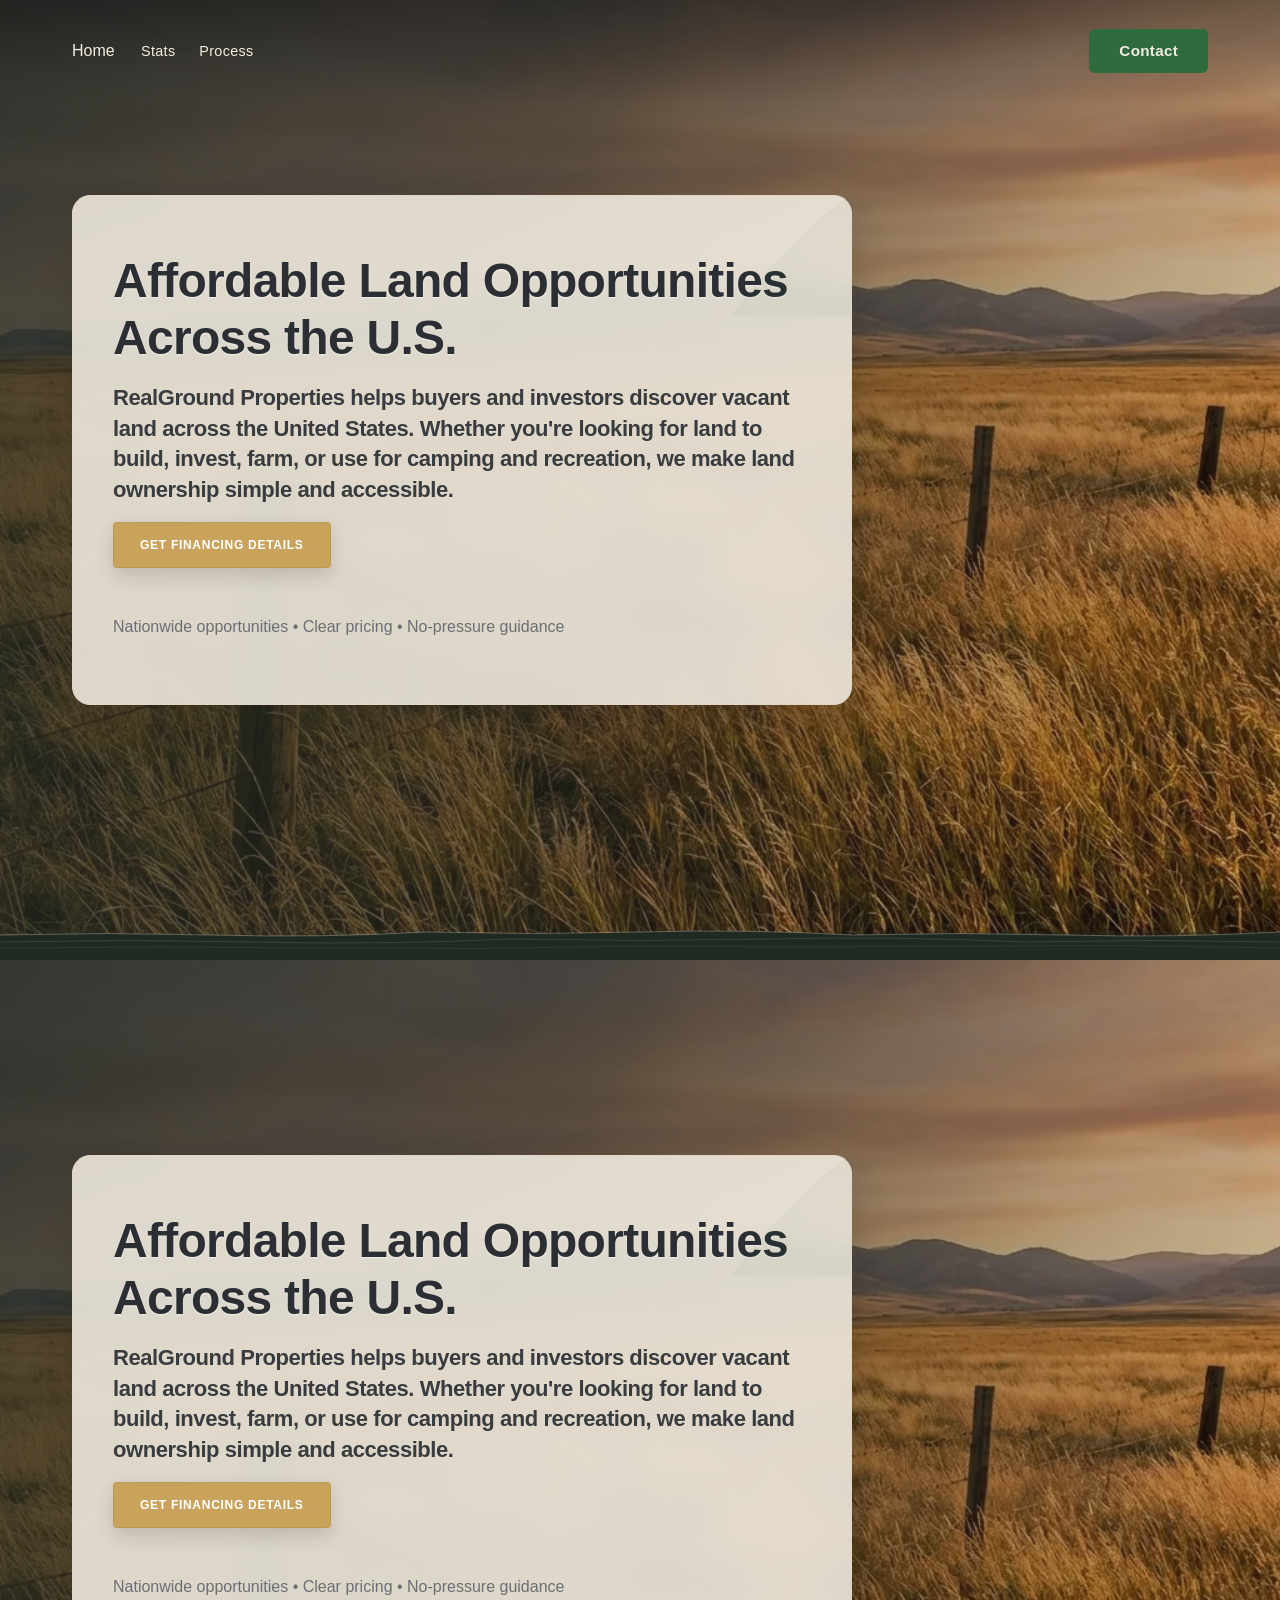
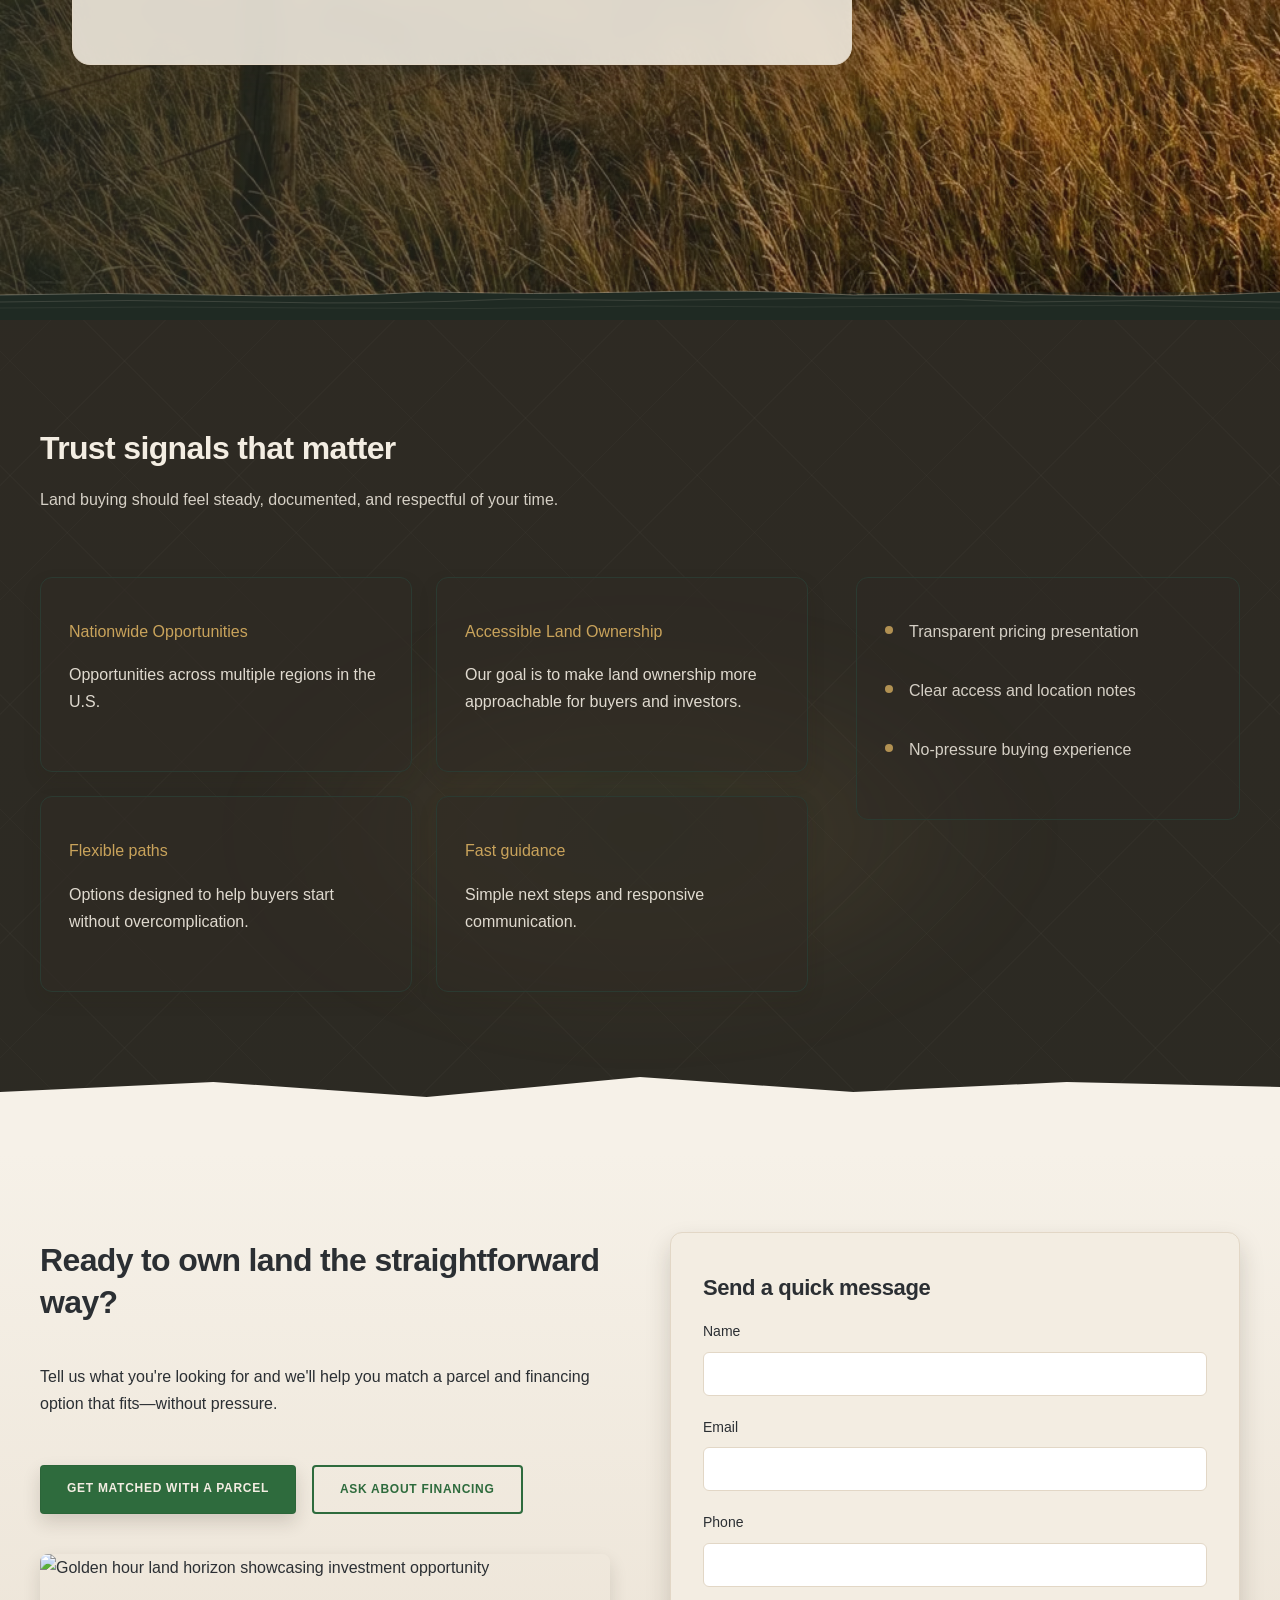
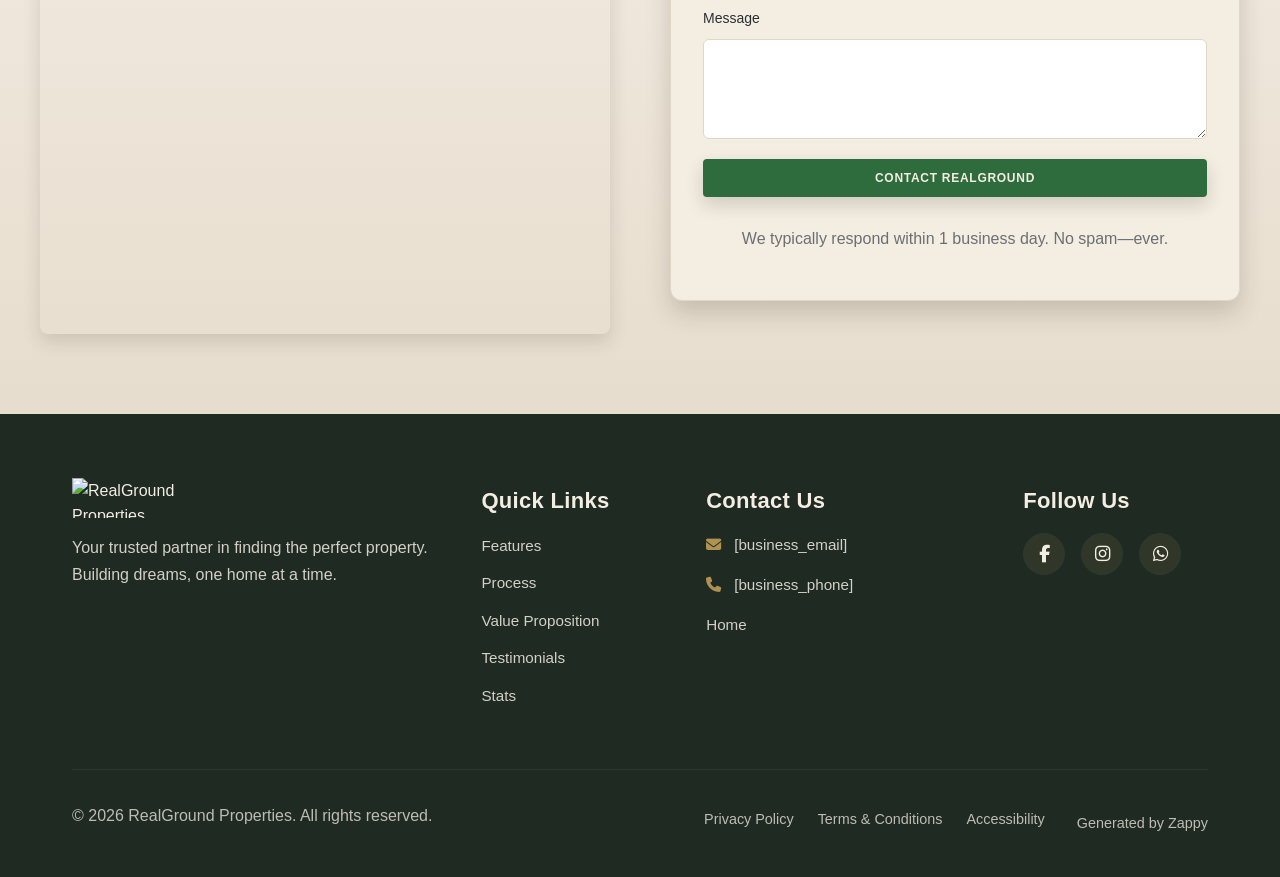
==== commit 05b90a36: "Background sync: Progressive GitHub Sync" ====
--- a/public/index.html
+++ b/public/index.html
@@ -1 +1 @@
-<!doctype html><html dir="ltr" lang="en"><head><meta charset="UTF-8"><meta content="width=device-width,initial-scale=1" name="viewport"><meta content="index, follow" name="robots"><title>Find Land for Sale Near You with Flexible Financing — RealGround Properties</title><meta content="Discover vacant land opportunities across America with transparent pricing and seller financing options. From residential lots to recreational getaways—your land search starts here." name="description"><meta content="zillow land for sale near me, seller financing real estate, vacant land for sale, recreational land, agricultural land" name="keywords"><link href="/assets/favicon.ico" rel="icon" type="image/x-icon"><link href="/assets/favicon-16x16.png" rel="icon" type="image/png" sizes="16x16"><link href="/assets/favicon-32x32.png" rel="icon" type="image/png" sizes="32x32"><link href="/assets/favicon-48x48.png" rel="icon" type="image/png" sizes="48x48"><link href="/assets/favicon-192x192.png" rel="icon" type="image/png" sizes="192x192"><link href="/assets/favicon-512x512.png" rel="icon" type="image/png" sizes="512x512"><link href="/assets/apple-touch-icon.png" rel="apple-touch-icon"><script>!function(){"use strict";var t="4b25e77c-18e2-4ebe-9d01-ecd56fb11695",e="https://api.zappy5.com/api/analytics/track",a=18e5,n=2592e6,o=!0,i=!0,r=!0;var s=function(){var e="zappy_visitor_"+t,a=null;try{if(a=localStorage.getItem(e)){var o=JSON.parse(a),i=Date.now();if(i-o.created<n)return o.lastSeen=i,localStorage.setItem(e,JSON.stringify(o)),o.id}}catch(t){console.warn("Zappy Analytics: LocalStorage not available")}var r="zv_"+Date.now()+"_"+Math.random().toString(36).substr(2,9);try{localStorage.setItem(e,JSON.stringify({id:r,created:Date.now(),lastSeen:Date.now()}))}catch(t){}return r}(),c=function(){var e="zappy_session_"+t,n=null;try{if(n=sessionStorage.getItem(e)){var o=JSON.parse(n),i=Date.now();if(i-o.timestamp<a)return o.timestamp=i,sessionStorage.setItem(e,JSON.stringify(o)),o.id}}catch(t){console.warn("Zappy Analytics: SessionStorage not available")}var r="zs_"+Date.now()+"_"+Math.random().toString(36).substr(2,9);try{sessionStorage.setItem(e,JSON.stringify({id:r,timestamp:Date.now()}))}catch(t){}return r}();function l(a,n){n=n||{};var o={website_id:t,event_type:a,page_path:window.location.pathname,referrer:document.referrer||"direct",visitor_id:s,session_id:c,metadata:n};if(navigator.sendBeacon){var i=new Blob([JSON.stringify(o)],{type:"application/json"});navigator.sendBeacon(e,i)}else fetch(e,{method:"POST",headers:{"Content-Type":"application/json"},body:JSON.stringify(o),keepalive:!0}).catch(function(t){console.warn("Zappy Analytics: Failed to track event",t)})}o&&l("pageview",{title:document.title,url:window.location.href}),i&&document.addEventListener("click",function(t){var e=t.target;if("BUTTON"===e.tagName||e.closest("button")){var a="BUTTON"===e.tagName?e:e.closest("button");l("click",{element:"button",text:a.textContent.trim().substring(0,100),id:a.id||null,class:a.className||null})}else if("A"===e.tagName||e.closest("a")){var n="A"===e.tagName?e:e.closest("a");l("navigation",{element:"link",text:n.textContent.trim().substring(0,100),href:n.href,external:n.hostname!==window.location.hostname})}},!0),r&&document.addEventListener("submit",function(t){var e=t.target;l("form_submit",{form_id:e.id||null,form_name:e.name||null,form_action:e.action||null,form_method:e.method||"GET"})},!0);var d=Date.now();window.addEventListener("beforeunload",function(){l("page_unload",{time_on_page:Math.floor((Date.now()-d)/1e3),page_path:window.location.pathname})}),window.zappyAnalytics={track:l,getVisitorId:function(){return s},getSessionId:function(){return c}}}()</script><meta content="Find Land for Sale Near You with Flexible Financing — RealGround Properties" property="og:title"><meta content="Discover vacant land opportunities across America with transparent pricing and seller financing options. From residential lots to recreational getaways—your land search starts here." property="og:description"><meta content="website" property="og:type"><meta content="en_US" property="og:locale"><meta content="summary_large_image" name="twitter:card"><meta content="Find Land for Sale Near You with Flexible Financing — RealGround Properties" name="twitter:title"><meta content="Discover vacant land opportunities across America with transparent pricing and seller financing options. From residential lots to recreational getaways—your land search starts here." name="twitter:description"><link href="https://cdnjs.cloudflare.com/ajax/libs/font-awesome/6.4.0/css/all.min.css" rel="stylesheet"><link href="/assets/favicon.ico" rel="icon" type="image/x-icon"><link href="/assets/favicon-16x16.png" rel="icon" type="image/png" sizes="16x16"><link href="/assets/favicon-32x32.png" rel="icon" type="image/png" sizes="32x32"><link href="/assets/favicon-48x48.png" rel="icon" type="image/png" sizes="48x48"><link href="/assets/favicon-192x192.png" rel="icon" type="image/png" sizes="192x192"><link href="/assets/favicon-512x512.png" rel="icon" type="image/png" sizes="512x512"><link href="/assets/apple-touch-icon.png" rel="apple-touch-icon"><link href="https://cdn.jsdelivr.net/npm/vanilla-cookieconsent@3/dist/cookieconsent.css" rel="stylesheet"><script src="https://cdn.jsdelivr.net/npm/vanilla-cookieconsent@3/dist/cookieconsent.umd.js"></script><script src="https://cdn.jsdelivr.net/gh/mickidum/acc_toolbar/acctoolbar/acctoolbar.min.js"></script><style data-zappy-section-v2-css="true">.home-hero-section{position:relative;width:100%;min-height:100vh;display:flex;align-items:center;justify-content:flex-start;overflow:visible;padding-bottom:60px;background-color:var(--bg-dark);color:var(--text-light)}.home-hero-section .hero-bg-wrapper{position:absolute;top:0;left:0;width:100%;height:100%;z-index:0;overflow:hidden}.home-hero-section .hero-bg-image{position:absolute;top:0;left:0;width:100%;height:100%;background-size:cover;background-position:center;background-repeat:no-repeat}.home-hero-section .hero-scrim{position:absolute;top:0;left:0;width:100%;height:100%;background-image:linear-gradient(110deg,rgba(31,42,35,.78) 0,rgba(31,42,35,.65) 40%,rgba(31,42,35,.35) 70%,rgba(31,42,35,.15) 100%);z-index:1;pointer-events:none}.home-hero-section .hero-content-wrapper{position:relative;z-index:10;width:100%;max-width:1200px;margin:0 auto;padding:0 32px;display:flex;align-items:center;min-height:100vh}.home-hero-section .hero-overlay-card{position:relative;max-width:580px;background:rgba(243,237,226,.88);backdrop-filter:blur(12px);-webkit-backdrop-filter:blur(12px);border-radius:18px;padding:48px 40px;box-shadow:0 18px 34px rgba(41,33,21,.2),0 0 1px rgba(47,42,35,.15);border:1px solid var(--border-light);color:var(--text-dark)}.home-hero-section .card-flourish{position:absolute;top:0;right:0;width:120px;height:120px;color:var(--primary);pointer-events:none}.home-hero-section .hero-overlay-card h1{font-family:Manrope,system-ui,-apple-system,'Segoe UI',Roboto,sans-serif;font-size:40px;font-weight:600;line-height:1.15;letter-spacing:-.015em;color:var(--text-dark);margin:0 0 20px 0;text-shadow:0 1px 2px rgba(255,255,255,.6)}.home-hero-section .hero-overlay-card h3{font-family:Inter,system-ui,-apple-system,'Segoe UI',Roboto,sans-serif;font-size:16px;font-weight:400;line-height:1.7;color:var(--text-dark);margin:0 0 32px 0;opacity:.92}.home-hero-section .hero-cta-row{display:flex;gap:14px;margin-bottom:28px;flex-wrap:wrap}.home-hero-section .btn-primary,.home-hero-section .btn-secondary{display:inline-block;padding:12px 26px;border-radius:4px;font-family:Inter,system-ui,-apple-system,'Segoe UI',Roboto,sans-serif;font-size:12px;font-weight:700;letter-spacing:.06em;text-transform:uppercase;text-decoration:none;border:1px solid rgba(0,0,0,.06);box-shadow:0 8px 18px rgba(41,33,21,.16);transition:transform 220ms ease,box-shadow 220ms ease,background-color 220ms ease;cursor:pointer}.home-hero-section .btn-primary{background:var(--primary);color:#fff}.home-hero-section .btn-primary:hover{background:#3c7b4d;transform:translateY(-2px);box-shadow:0 12px 24px rgba(41,33,21,.22)}.home-hero-section .btn-secondary{background:var(--accent);color:#fff}.home-hero-section .btn-secondary:hover{background:#d6902b;transform:translateY(-2px);box-shadow:0 12px 24px rgba(217,144,43,.22)}.home-hero-section .trust-row{font-family:Inter,system-ui,-apple-system,'Segoe UI',Roboto,sans-serif;font-size:12px;font-weight:600;line-height:1.5;color:var(--text-muted);margin:0;padding-top:16px;border-top:1px solid var(--border-light)}.home-hero-section .home-hero-divider-wrapper{position:absolute;bottom:0;left:0;width:100%;height:60px;pointer-events:none;z-index:5}.home-hero-section .home-hero-divider-wrapper svg{display:block;width:100%;height:100%}@media (max-width:768px){.home-hero-section{min-height:100vh;padding-bottom:60px}.home-hero-section .hero-content-wrapper{padding:100px 16px 0 16px;min-height:calc(100vh - 60px)}.home-hero-section .hero-overlay-card{max-width:100%;padding:32px 24px;border-radius:12px}.home-hero-section .card-flourish{width:80px;height:80px}.home-hero-section .hero-overlay-card h1{font-size:32px;margin-bottom:16px}.home-hero-section .hero-overlay-card h3{font-size:14px;margin-bottom:24px}.home-hero-section .hero-cta-row{flex-direction:column;gap:12px}.home-hero-section .btn-primary,.home-hero-section .btn-secondary{width:100%;text-align:center;padding:14px 20px}.home-hero-section .trust-row{font-size:11px;padding-top:12px}}</style><link href="/styles.css" rel="stylesheet"><style id="zappy-dropdown-submenu-styles">#navMenu li:has(.sub-menu),.nav-menu li:has(.sub-menu),.navbar li:has(.sub-menu),nav li:has(.sub-menu){position:relative}#navMenu .sub-menu,.nav-menu .sub-menu,.navbar .sub-menu,nav .sub-menu{display:block!important;position:absolute!important;top:100%;left:0;min-width:220px;background:#fff;border-radius:8px;box-shadow:0 8px 25px rgba(0,0,0,.15);padding:8px 0;opacity:0;visibility:hidden;transform:translateY(10px);transition:all .3s ease;z-index:1000;list-style:none;pointer-events:none}#navMenu li:hover>.sub-menu,.nav-menu li:hover>.sub-menu,.navbar li:hover>.sub-menu,nav li:hover>.sub-menu{opacity:1!important;visibility:visible!important;transform:translateY(0)!important;pointer-events:auto!important}.sub-menu li{list-style:none;margin:0;padding:0}.sub-menu a{display:block!important;padding:10px 16px!important;color:var(--text-dark,#333)!important;font-weight:500;text-decoration:none;white-space:nowrap;transition:background-color .2s}.sub-menu a:hover{background-color:#f5f5f5}[dir=rtl] .nav-menu .sub-menu,[dir=rtl] .navbar .sub-menu,[dir=rtl] nav .sub-menu,html[lang=ar] .nav-menu .sub-menu,html[lang=ar] .navbar .sub-menu,html[lang=ar] nav .sub-menu,html[lang=he] .nav-menu .sub-menu,html[lang=he] .navbar .sub-menu,html[lang=he] nav .sub-menu{left:auto!important;right:0!important}.sub-menu:empty,.sub-menu:not(:has(li)),.sub-menu:not(:has(li:not(.zappy-hidden-menu-item))){display:none!important;opacity:0!important;visibility:hidden!important;pointer-events:none!important}li:has(.menu-group-title):hover>.sub-menu{opacity:1!important;visibility:visible!important;transform:translateY(0)!important;pointer-events:auto!important}#navMenu>li>.menu-group-title,.nav-menu>li>.menu-group-title{display:inline-block;padding:.5rem 1rem;cursor:default;user-select:none}@media (max-width:768px){#navMenu .sub-menu,.nav-menu .sub-menu,.navbar .sub-menu,nav .sub-menu{position:static!important;transform:none!important;box-shadow:none!important;background:0 0!important;max-height:0;overflow:hidden;opacity:0;visibility:hidden;transition:max-height .3s ease,opacity .3s ease;padding:0!important;border-radius:0!important}.sub-menu.mobile-expanded{max-height:500px!important;opacity:1!important;visibility:visible!important;padding:8px 0 8px 16px!important}[dir=rtl] .sub-menu.mobile-expanded,html[lang=he] .sub-menu.mobile-expanded{padding:8px 16px 8px 0!important}#navMenu li:hover>.sub-menu,.nav-menu li:hover>.sub-menu,.navbar li:hover>.sub-menu,nav li:hover>.sub-menu{opacity:0;visibility:hidden;pointer-events:none}#navMenu li>.sub-menu.mobile-expanded,.nav-menu li>.sub-menu.mobile-expanded,.navbar li>.sub-menu.mobile-expanded,nav li>.sub-menu.mobile-expanded{opacity:1!important;visibility:visible!important;pointer-events:auto!important}#navMenu li:has(.sub-menu),.nav-menu li:has(.sub-menu),.navbar li:has(.sub-menu),nav li:has(.sub-menu){display:flex!important;flex-wrap:wrap!important;align-items:center!important;position:relative!important;min-height:44px!important}#navMenu li:has(.sub-menu)>a,.nav-menu li:has(.sub-menu)>a,.navbar li:has(.sub-menu)>a,nav li:has(.sub-menu)>a{flex:1!important;min-width:0!important}#navMenu li:has(.sub-menu)>.menu-group-title,.nav-menu li:has(.sub-menu)>.menu-group-title,.navbar li:has(.sub-menu)>.menu-group-title,nav li:has(.sub-menu)>.menu-group-title{flex:1!important;min-width:0!important;padding:0!important;line-height:inherit!important}#navMenu li:has(.sub-menu)>.sub-menu,.nav-menu li:has(.sub-menu)>.sub-menu,.navbar li:has(.sub-menu)>.sub-menu,nav li:has(.sub-menu)>.sub-menu{flex-basis:100%!important;width:100%!important}#navMenu li:has(.sub-menu)>a [class*=arrow],#navMenu li:has(.sub-menu)>a [class*=chevron],.nav-menu li:has(.sub-menu)>a .fa-angle-down,.nav-menu li:has(.sub-menu)>a .fa-chevron-down,.nav-menu li:has(.sub-menu)>a [class*=arrow],.nav-menu li:has(.sub-menu)>a [class*=chevron],nav li:has(.sub-menu)>a [class*=arrow],nav li:has(.sub-menu)>a [class*=chevron]{display:none!important;visibility:hidden!important}.mobile-submenu-toggle{display:flex!important;align-items:center!important;justify-content:center!important;width:44px!important;height:auto!important;background:0 0!important;border:none!important;cursor:pointer!important;color:var(--text-light)!important;position:static!important;flex-shrink:0!important;align-self:stretch!important;z-index:2!important;padding:0!important;margin:0!important}.mobile-submenu-toggle::after{content:''!important;width:0!important;height:0!important;border-left:6px solid transparent!important;border-right:6px solid transparent!important;border-top:7px solid currentColor!important;transition:transform .3s ease!important}.mobile-submenu-toggle.expanded::after{transform:rotate(180deg)!important}.sub-menu a{padding:10px 0!important;display:block!important;color:var(--text-light)!important}.navbar .sub-menu li a,.zappy-products-dropdown .sub-menu a,nav.navbar .sub-menu li a{color:var(--text-light)!important}}@media (min-width:769px){.mobile-submenu-toggle{display:none!important}}</style><style id="mobile-lang-menu-deployed-css">@media (max-width:768px){.lang-switcher,.nav-container .lang-switcher,.nav-cta-container .lang-switcher,.nav-ecommerce-icons .lang-switcher,.nav-icons-left .lang-switcher,.navbar .lang-switcher,.navbar .nav-cta-container .lang-switcher{display:none!important}.mobile-lang-menu{width:100%;border-top:1px solid rgba(128,128,128,.2);padding:8px 0 0 0;margin-top:8px}.mobile-lang-toggle{display:flex!important;align-items:center;justify-content:space-between;width:100%;padding:12px 16px;background:0 0;border:none;cursor:pointer;font-size:15px;color:inherit;font-family:inherit}.mobile-lang-toggle::after{content:'';display:inline-block;width:8px;height:8px;border-right:2px solid currentColor;border-bottom:2px solid currentColor;transform:rotate(45deg);transition:transform .3s ease;margin-left:8px}.mobile-lang-toggle.expanded::after{transform:rotate(-135deg)}.mobile-lang-options{max-height:0;overflow:hidden;transition:max-height .3s ease}.mobile-lang-options.expanded{max-height:300px}.mobile-lang-option{display:flex!important;align-items:center;gap:10px;padding:10px 24px;text-decoration:none;color:inherit;font-size:14px;font-family:inherit}.mobile-lang-option:hover{background:rgba(128,128,128,.1)}.mobile-lang-option.active{font-weight:600;opacity:.7;pointer-events:none}.mobile-lang-option img{width:20px;height:20px;border-radius:50%}}@media (min-width:769px){.mobile-lang-menu{display:none!important}}</style><style id="zappy-widget-visibility">#mic-access-tool-box,#mic-access-tool-general-button,#mic-init-access-tool #mic-access-tool-box,#mic-init-access-tool #mic-access-tool-general-button,#mic-init-access-tool .mic-access-tool-general-button,._access-icon,._access-menu,.mic-access-tool-box,.mic-access-tool-general-button,div[id*=mic-access-tool-box]{display:none!important;visibility:hidden!important;opacity:0!important;pointer-events:none!important}</style></head><body><nav class="navbar"><button class="mobile-toggle" aria-label="Menu" id="mobileToggle"><svg viewbox="0 0 24 24" fill="none" height="24" width="24" class="hamburger-icon"><path d="M3 12h18M3 6h18M3 18h18" stroke="currentColor" stroke-width="2" stroke-linecap="round"></path></svg><svg viewbox="0 0 24 24" fill="none" height="24" width="24" class="close-icon" style="display:none"><path d="M18 6L6 18M6 6l12 12" stroke="currentColor" stroke-width="2" stroke-linecap="round"></path></svg></button><button class="phone-header-btn" aria-label="Call" data-phone="[business_phone]"><svg viewbox="0 0 24 24" fill="currentColor" height="20" width="20"><path d="M22 16.92v3a2 2 0 0 1-2.18 2 19.79 19.79 0 0 1-8.63-3.07 19.5 19.5 0 0 1-6-6 19.79 19.79 0 0 1-3.07-8.67A2 2 0 0 1 4.11 2h3a2 2 0 0 1 2 1.72 12.84 12.84 0 0 0 .7 2.81 2 2 0 0 1-.45 2.11L8.09 9.91a16 16 0 0 0 6 6l1.27-1.27a2 2 0 0 1 2.11-.45 12.84 12.84 0 0 0 2.81.7A2 2 0 0 1 22 16.92z"></path></svg></button><div class="nav-container"><div class="nav-brand"><a href="/" class="logo-link">Home</a></div><ul class="nav-menu" id="navMenu"><li><a href="#stats">Stats</a></li><li><a href="#process">Process</a></li></ul><div class="nav-cta-container"><a href="#cta" class="nav-cta-btn">Contact</a></div></div></nav><script>window.addEventListener("load",function(){const e=document.querySelector(".navbar, nav, header");if(!e)return void console.log("[Navbar] Navbar element not found");let t=document.getElementById("mobileToggle")||document.querySelector(".mobile-toggle")||document.querySelector(".hamburger")||document.querySelector(".hamburger-menu")||document.querySelector(".menu-toggle")||document.querySelector(".burger-menu")||document.querySelector('[aria-label="Menu"]')||document.querySelector('[aria-label="תפריט"]');const o=document.querySelector(".phone-header-btn"),n=window.getComputedStyle(e);let r=n.backgroundColor;if(console.log("[Navbar] Initial navbar background:",r),"transparent"===r||"rgba(0, 0, 0, 0)"===r||r.startsWith("rgba")&&r.includes(", 0)")){const e=n.backgroundImage;if(e&&"none"!==e)console.log("[Navbar] Navbar has background image/gradient, using dark text"),r="rgb(240, 240, 240)";else{const e=window.getComputedStyle(document.body).backgroundColor;console.log("[Navbar] Navbar transparent, using body background:",e),r=e}}const i=r.match(/\d+/g);if(i&&i.length>=3){const e=(.299*parseInt(i[0])+.587*parseInt(i[1])+.114*parseInt(i[2]))/255;console.log("[Navbar] Mobile button colors preserved from Claude CSS (luminance:",e.toFixed(2)+")");const n=document.createElement("style");n.id="zappy-mobile-nav-fix";document.documentElement.lang;document.documentElement.dir,n.textContent='\n        /* Hide mobile buttons on desktop, show only on mobile */\n        @media (min-width: 769px) {\n          .mobile-toggle,\n          .phone-header-btn {\n            display: none !important;\n          }\n        }\n        \n        /* Show and position mobile buttons correctly on mobile */\n        @media (max-width: 768px) {\n          .mobile-toggle,\n          .phone-header-btn {\n            position: absolute !important;\n            top: 50% !important;\n            transform: translateY(-50%) !important;\n            z-index: 1001 !important;\n            display: flex !important;\n            align-items: center !important;\n            justify-content: center !important;\n            width: 36px !important;\n            height: 36px !important;\n            border-radius: 50% !important;\n            border: none !important;\n            cursor: pointer !important;\n            padding: 6px !important;\n            background: none !important;\n            color: var(--nav-text, var(--text-light)) !important;\n          }\n          \n          /* LTR positioning (default): hamburger LEFT, phone RIGHT */\n          html:not([dir="rtl"]):not([lang="he"]):not([lang="ar"]) .mobile-toggle,\n          html[dir="ltr"] .mobile-toggle {\n            left: 12px !important;\n            right: auto !important;\n          }\n          html:not([dir="rtl"]):not([lang="he"]):not([lang="ar"]) .phone-header-btn,\n          html[dir="ltr"] .phone-header-btn {\n            right: 12px !important;\n            left: auto !important;\n          }\n          \n          /* RTL positioning: hamburger RIGHT, phone LEFT */\n          html[dir="rtl"] .mobile-toggle,\n          html[lang="he"] .mobile-toggle,\n          html[lang="ar"] .mobile-toggle {\n            right: 12px !important;\n            left: auto !important;\n          }\n          html[dir="rtl"] .phone-header-btn,\n          html[lang="he"] .phone-header-btn,\n          html[lang="ar"] .phone-header-btn {\n            left: 12px !important;\n            right: auto !important;\n          }\n          \n          /* CRITICAL: Ensure nav-container has min-height on mobile */\n          /* All children are positioned absolutely/fixed on mobile, so height:auto collapses to 0 */\n          .nav-container {\n            min-height: 70px !important;\n            position: relative !important;\n          }\n          \n          /* Ensure SVG icons are properly sized and inherit color */\n          .mobile-toggle svg,\n          .phone-header-btn svg {\n            width: 24px !important;\n            height: 24px !important;\n            /* Don\'t force display - let JavaScript control hamburger/close toggle */\n          }\n          \n          /* Reset nav-cta-container on mobile - remove desktop box-shadow/padding */\n          /* that creates a visible ghost box when CTA button is hidden */\n          .nav-cta-container {\n            box-shadow: none !important;\n            padding: 0 !important;\n          }\n          \n          /* Hide nav-cta-container entirely on mobile when there\'s no lang-switcher */\n          /* (only the CTA button is inside, and it\'s hidden on mobile) */\n          .nav-cta-container:not(:has(.lang-switcher)) {\n            display: none !important;\n          }\n          \n          /* CRITICAL: Prevent hero image fade gradient from bleeding over headline text */\n          /* The .image-fade-gradient has bottom: -30px (extends below parent) */\n          /* On mobile stacked layout, this overlaps the h1 text below the image */\n          .hero-image-column {\n            overflow: hidden !important;\n          }\n          .image-fade-gradient {\n            bottom: 0 !important;\n          }\n          \n          /* Hide desktop language switcher on mobile - hamburger menu handles it */\n          /* High specificity to override stored CSS */\n          .lang-switcher,\n          .nav-cta-container .lang-switcher,\n          .nav-container .lang-switcher,\n          .navbar .lang-switcher,\n          .navbar .nav-cta-container .lang-switcher {\n            display: none !important;\n          }\n        }\n      ';const r=document.getElementById("zappy-mobile-nav-fix");r&&r.remove(),document.head.appendChild(n),console.log("[Navbar] Critical CSS injected for mobile nav positioning");const l=window.innerWidth<=768;if(t){const e=t.querySelector(".hamburger-icon"),o=t.querySelector(".close-icon");e&&(e.style.setProperty("width","24px","important"),e.style.setProperty("height","24px","important"),e.style.setProperty("display","block","important")),o&&(o.style.setProperty("width","24px","important"),o.style.setProperty("height","24px","important"),o.style.setProperty("display","none","important")),l?(t.style.setProperty("position","absolute","important"),t.style.setProperty("top","50%","important"),t.style.setProperty("transform","translateY(-50%)","important"),t.style.setProperty("z-index","1001","important"),t.style.removeProperty("left"),t.style.removeProperty("right"),console.log("[Navbar] Mobile toggle positioning applied (mobile viewport)")):(t.style.removeProperty("position"),t.style.removeProperty("top"),t.style.removeProperty("transform"),t.style.removeProperty("z-index"),t.style.removeProperty("left"),t.style.removeProperty("right"),console.log("[Navbar] Desktop viewport - cleared mobile toggle inline positioning"))}if(o){const e=o.querySelector("svg");e&&(e.style.width="24px",e.style.height="24px",e.setAttribute("width","24"),e.setAttribute("height","24")),l?(o.style.setProperty("position","absolute","important"),o.style.setProperty("top","50%","important"),o.style.setProperty("transform","translateY(-50%)","important"),o.style.setProperty("z-index","1001","important"),o.style.removeProperty("left"),o.style.removeProperty("right"),console.log("[Navbar] Phone button positioning applied (mobile viewport)")):(o.style.removeProperty("position"),o.style.removeProperty("top"),o.style.removeProperty("transform"),o.style.removeProperty("z-index"),o.style.removeProperty("left"),o.style.removeProperty("right"),console.log("[Navbar] Desktop viewport - cleared phone button inline positioning"))}}else console.log("[Navbar] Could not parse background color:",r);t=document.getElementById("mobileToggle")||document.querySelector(".mobile-toggle")||document.querySelector(".hamburger")||document.querySelector(".hamburger-menu")||document.querySelector(".menu-toggle")||document.querySelector(".burger-menu")||document.querySelector('[aria-label="Menu"]')||document.querySelector('[aria-label="תפריט"]');const l=document.getElementById("navMenu")||document.querySelector(".nav-menu")||document.querySelector(".nav-links")||document.querySelector("nav ul:not(.submenu)");if(!t||!l)return void console.log("[Navbar] Mobile toggle or menu not found:",{toggle:!!t,menu:!!l});l.id||(l.id="navMenu"),console.log("[Navbar] Initializing mobile menu...");const a=t.cloneNode(!0);t.parentNode.replaceChild(a,t),a.addEventListener("click",function(e){e.preventDefault(),e.stopPropagation();const t=this.querySelector(".hamburger-icon"),o=this.querySelector(".close-icon");l.classList.contains("active")?(l.classList.remove("active"),t&&t.style.setProperty("display","block","important"),o&&o.style.setProperty("display","none","important"),document.body.style.overflow="",console.log("[Navbar] Menu closed")):(l.classList.add("active"),t&&t.style.setProperty("display","none","important"),o&&o.style.setProperty("display","block","important"),document.body.style.overflow="hidden",console.log("[Navbar] Menu opened"))}),l.querySelectorAll("a").forEach(function(e){e.addEventListener("click",function(){if("#"===this.getAttribute("href"))return;const e=a.querySelector(".hamburger-icon"),t=a.querySelector(".close-icon");l.classList.remove("active"),e&&e.style.setProperty("display","block","important"),t&&t.style.setProperty("display","none","important"),document.body.style.overflow="",console.log("[Navbar] Menu closed (link clicked)")})});var s=l.querySelectorAll(".dropdown-toggle");s.forEach(function(e){e.addEventListener("click",function(e){e.preventDefault(),e.stopPropagation();var t=this.closest(".nav-dropdown");t&&(t.parentNode.querySelectorAll(".nav-dropdown.open").forEach(function(e){e!==t&&e.classList.remove("open")}),t.classList.toggle("open"),console.log("[Navbar] Dropdown toggled:",t.classList.contains("open")?"open":"closed"))})}),document.addEventListener("click",function(e){e.target.closest(".nav-dropdown")||document.querySelectorAll(".nav-dropdown.open").forEach(function(e){e.classList.remove("open")})}),console.log("[Navbar] Dropdown handlers initialized for "+s.length+" dropdowns"),o&&o.addEventListener("click",function(){const e=document.querySelectorAll('a[href^="tel:"]'),t=e.length>0?e[0].getAttribute("href").replace("tel:",""):"[business_phone]";window.location.href="tel:"+t,console.log("[Navbar] Phone button clicked")}),console.log("[Navbar] Mobile menu initialized successfully");const p=function(){const e=document.querySelector(".whatsapp-float");e&&(window.innerWidth>=769?(e.style.setProperty("display","none","important"),e.style.setProperty("visibility","hidden","important"),e.style.setProperty("opacity","0","important"),e.style.setProperty("pointer-events","none","important"),console.log("[WhatsApp] Button hidden on desktop")):(e.style.removeProperty("display"),e.style.removeProperty("visibility"),e.style.removeProperty("opacity"),e.style.removeProperty("pointer-events"),console.log("[WhatsApp] Button visible on mobile")))};let c;p(),window.addEventListener("resize",function(){clearTimeout(c),c=setTimeout(p,100)})})</script><main><section class="home-hero-section" data-layout-spec="Home-hero" id="zappy-section-0" data-hero-type="fullscreen-scrim" data-zappy-section="true" style="opacity:1"><div class="hero-bg-wrapper"><div class="hero-bg-image" style="background-image:url('assets/site-home-hero-bg-1773707806402-y152o9.webp?v=1773707807957');background-size:cover;background-position:center" aria-label="Open land at golden hour" role="img"></div></div><div class="hero-scrim" aria-hidden="true"></div><div class="hero-content-wrapper"><div class="hero-overlay-card" style="max-width:780px"><grammarly-extension class="dnXmp" data-grammarly-shadow-root="true" style="position:absolute;top:-1px;left:-1px;pointer-events:none;--rem:16"></grammarly-extension><grammarly-extension class="dnXmp" data-grammarly-shadow-root="true" style="position:absolute;top:-1px;left:-1px;pointer-events:none;--rem:16"></grammarly-extension><svg viewbox="0 0 120 120" aria-hidden="true" data-no-icon-edit="true" xmlns="http://www.w3.org/2000/svg" class="card-flourish" fill="none" height="120" width="120"><path d="M120,0 Q95,15 80,30 T50,60 Q35,75 20,95 T0,120 L120,120 Z" fill="currentColor" opacity="0.04"></path></svg><h1 spellcheck="false">Affordable Land Opportunities Across the U.S.</h1><h3 data-zappy-text-width="readable" spellcheck="false" style="outline:none;max-width:65ch;margin-left:auto;margin-right:auto">RealGround Properties helps buyers and investors discover vacant land across the United States. Whether you're looking for land to build, invest, farm, or use for camping and recreation, we make land ownership simple and accessible.</h3><div class="hero-cta-row" spellcheck="false"><a href="#contact" class="btn-secondary" data-element-id="btn-1773708044900-s0xutehvo" data-element-type="button" data-native-element="true">Get financing details</a></div><p class="trust-row" spellcheck="false">Nationwide opportunities • Clear pricing • No-pressure guidance</p><grammarly-extension-vbars class="dnXmp" data-grammarly-shadow-root="true" style="display:contents;--rem:16"></grammarly-extension-vbars></div></div><div class="home-hero-divider-wrapper"><svg viewbox="0 0 1200 60" aria-hidden="true" data-no-icon-edit="true" xmlns="http://www.w3.org/2000/svg" preserveaspectratio="none"><path d="M0,60 L0,35 Q100,32 200,35 T400,32 Q500,35 600,32 T800,35 Q900,32 1000,35 T1200,32 L1200,60 Z" fill="var(--bg-dark)"></path><path d="M0,35 Q100,32 200,35 T400,32 Q500,35 600,32 T800,35 Q900,32 1000,35 T1200,32" fill="var(--bg-dark)" opacity="0.4" stroke="var(--border-light)" stroke-width="0.8"></path><path d="M0,42 Q120,39 240,42 T480,39 Q600,42 720,39 T960,42 Q1080,39 1200,42" fill="var(--bg-dark)" opacity="0.25" stroke="var(--border-light)" stroke-width="0.6"></path><path d="M0,48 Q150,46 300,48 T600,46 Q750,48 900,46 T1200,48" fill="var(--bg-dark)" opacity="0.15" stroke="var(--border-light)" stroke-width="0.5"></path></svg></div></section><section class="home-hero-section" data-layout-spec="Home-hero" id="zappy-section-0-dup-1773748728965" data-hero-type="fullscreen-scrim" data-zappy-section="true" style="opacity:1"><div class="hero-bg-wrapper"><div class="hero-bg-image" style="background-image:url('assets/site-home-hero-bg-1773707806402-y152o9.webp?v=1773707807957');background-size:cover;background-position:center" aria-label="Open land at golden hour" role="img"></div></div><div class="hero-scrim" aria-hidden="true"></div><div class="hero-content-wrapper"><div class="hero-overlay-card" style="max-width:780px"><grammarly-extension class="dnXmp" data-grammarly-shadow-root="true" style="position:absolute;top:-1px;left:-1px;pointer-events:none;--rem:16"></grammarly-extension><grammarly-extension class="dnXmp" data-grammarly-shadow-root="true" style="position:absolute;top:-1px;left:-1px;pointer-events:none;--rem:16"></grammarly-extension><svg viewbox="0 0 120 120" aria-hidden="true" data-no-icon-edit="true" xmlns="http://www.w3.org/2000/svg" class="card-flourish" fill="none" height="120" width="120"><path d="M120,0 Q95,15 80,30 T50,60 Q35,75 20,95 T0,120 L120,120 Z" fill="currentColor" opacity="0.04"></path></svg><h1 spellcheck="false">Affordable Land Opportunities Across the U.S.</h1><h3 data-zappy-text-width="readable" spellcheck="false" style="outline:none;max-width:65ch;margin-left:auto;margin-right:auto">RealGround Properties helps buyers and investors discover vacant land across the United States. Whether you're looking for land to build, invest, farm, or use for camping and recreation, we make land ownership simple and accessible.</h3><div class="hero-cta-row" spellcheck="false"><a href="#contact" class="btn-secondary" data-element-id="btn-1773708044900-s0xutehvo" data-element-type="button" data-native-element="true">Get financing details</a></div><p class="trust-row" spellcheck="false">Nationwide opportunities • Clear pricing • No-pressure guidance</p><grammarly-extension-vbars class="dnXmp" data-grammarly-shadow-root="true" style="display:contents;--rem:16"></grammarly-extension-vbars></div></div><div class="home-hero-divider-wrapper"><svg viewbox="0 0 1200 60" aria-hidden="true" data-no-icon-edit="true" xmlns="http://www.w3.org/2000/svg" preserveaspectratio="none"><path d="M0,60 L0,35 Q100,32 200,35 T400,32 Q500,35 600,32 T800,35 Q900,32 1000,35 T1200,32 L1200,60 Z" fill="#1F2A23"></path><path d="M0,35 Q100,32 200,35 T400,32 Q500,35 600,32 T800,35 Q900,32 1000,35 T1200,32" fill="#1F2A23" opacity="0.4" stroke="var(--border-light)" stroke-width="0.8"></path><path d="M0,42 Q120,39 240,42 T480,39 Q600,42 720,39 T960,42 Q1080,39 1200,42" fill="#1F2A23" opacity="0.25" stroke="var(--border-light)" stroke-width="0.6"></path><path d="M0,48 Q150,46 300,48 T600,46 Q750,48 900,46 T1200,48" fill="#1F2A23" opacity="0.15" stroke="var(--border-light)" stroke-width="0.5"></path></svg></div></section><section class="home-stats-section" data-layout-spec="Home-stats" id="stats"><div class="home-stats-container"><div class="home-stats-header"><h2>Trust signals that matter</h2><p>Land buying should feel steady, documented, and respectful of your time.</p></div><div class="home-stats-content"><div class="home-stats-grid zappy-preserve-css-grid" style="display:grid;grid-template-columns:372px 372px" data-original-gap="24px" data-original-item-width="372" data-zappy-auto-grid="true" id="zappy-auto-grid-1773748692509-djsgvb"><div class="home-stats-card"><p class="zappy-editable stat-number">Nationwide Opportunities</p><p class="zappy-editable stat-description">Opportunities across multiple regions in the U.S.</p></div><div class="home-stats-card"><p class="zappy-editable stat-number">Clear terms</p><p class="zappy-editable stat-description">Consistent listing details and straightforward financing explanations.</p></div><div class="home-stats-card"><p class="zappy-editable stat-number">Flexible paths</p><p class="zappy-editable stat-description">Options designed to help buyers start without overcomplication.</p></div><div class="home-stats-card"><p class="zappy-editable stat-number">Fast guidance</p><p class="zappy-editable stat-description">Simple next steps and responsive communication.</p></div></div><div class="home-stats-trust"><p>Transparent pricing presentation</p><p>Clear access and location notes</p><p>No-pressure buying experience</p></div></div></div><div class="home-stats-contour-lines" aria-hidden="true"></div><div class="home-stats-spotlight" aria-hidden="true"></div><div class="home-stats-divider-wrapper"><svg viewbox="0 0 1200 100" aria-hidden="true" data-no-icon-edit="true" xmlns="http://www.w3.org/2000/svg" preserveaspectratio="none"><path d="M0,100 L0,40 L200,30 L400,45 L600,25 L800,40 L1000,30 L1200,35 L1200,100 Z" fill="#F6F1E8"></path></svg></div></section><section class="home-cta-section" data-layout-spec="Home-cta" id="cta"><div class="home-cta-container"><div class="home-cta-grid"><div class="home-cta-content-column"><h2 class="home-cta-heading">Ready to own land the straightforward way?</h2><p class="home-cta-description">Tell us what you're looking for and we'll help you match a parcel and financing option that fits—without pressure.</p><div class="home-cta-buttons"><a href="#contact" class="btn-primary home-cta-btn">Get matched with a parcel</a><a href="#financing" class="btn-secondary home-cta-btn">Ask about financing</a></div><div class="home-cta-image-card"><img alt="Golden hour land horizon showcasing investment opportunity" src="/assets/site-home-cta-image-1.webp" data-context="Golden hour landscape photograph of vacant land with warm sunlight illuminating rolling hills and open horizon, conveying opportunity and natural beauty for real estate investment" data-placeholder="home-cta-image-1" height="400" width="600"></div></div><div class="home-cta-form-column"><div class="home-cta-form-card"><h3 class="home-cta-form-heading">Send a quick message</h3><form class="contact-form home-cta-form"><div class="home-cta-form-group"><label class="home-cta-label" for="cta-name">Name</label><input class="home-cta-input" id="cta-name" name="name" type="text" required=""></div><div class="home-cta-form-group"><label class="home-cta-label" for="cta-email">Email</label><input class="home-cta-input" id="cta-email" name="email" type="email" required=""></div><div class="home-cta-form-group"><label class="home-cta-label" for="cta-phone">Phone</label><input class="home-cta-input" id="cta-phone" name="phone" type="tel"></div><div class="home-cta-form-group"><label class="home-cta-label" for="cta-message">Message</label><textarea class="home-cta-textarea" id="cta-message" name="message" required="" rows="4"></textarea></div><button class="btn-primary home-cta-submit" type="submit">Contact RealGround</button><p class="home-cta-reassurance">We typically respond within 1 business day. No spam—ever.</p></form></div></div></div></div></section></main><footer class="site-footer"><div class="footer-container"><div class="footer-top"><div class="footer-column footer-company"><img alt="RealGround Properties" src="/assets/realground-properties-real-estate-logo-1773710222031-8zm47h.webp?v=1773710222346-0qz8so" class="logo"><p class="footer-tagline">Your trusted partner in finding the perfect property. Building dreams, one home at a time.</p></div><div class="footer-column footer-links"><h3 class="footer-heading">Quick Links</h3><ul class="footer-nav"><li><a href="#features">Features</a></li><li><a href="#process">Process</a></li><li><a href="#value-proposition">Value Proposition</a></li><li><a href="#testimonials">Testimonials</a></li><li><a href="#stats">Stats</a></li></ul></div><div class="footer-column footer-contact"><h3 class="footer-heading">Contact Us</h3><ul class="contact-list"><li><i class="fas fa-envelope"></i><a href="mailto:[business_email]">[business_email]</a></li><li><i class="fas fa-phone"></i><a href="tel:[business_phone]">[business_phone]</a></li><li><a href="/">Home</a></li></ul></div><div class="footer-column footer-social"><h3 class="footer-heading">Follow Us</h3><div class="social-links"><a href="[facebook_handle]" aria-label="Facebook"><i class="fab fa-facebook-f"></i></a><a href="[instagram_handle]" aria-label="Instagram"><i class="fab fa-instagram"></i></a><a href="[whatsapp_handle]" aria-label="WhatsApp"><i class="fab fa-whatsapp"></i></a></div></div></div><div class="footer-bottom"><div class="footer-bottom-left"><p class="copyright">© 2026 RealGround Properties. All rights reserved.</p></div><div class="footer-bottom-right"><ul class="legal-links"><li><a href="/privacy">Privacy Policy</a></li><li><a href="/terms">Terms &amp; Conditions</a></li><li><a href="/accessibility">Accessibility</a></li></ul><a href="https://zappy5.com" class="zappy-attribution" target="_blank">Generated by Zappy</a></div></div></div></footer><a href="https://wa.me/[whatsapp_handle]" class="whatsapp-float" aria-label="WhatsApp"><i class="fab fa-whatsapp"></i></a><div data-integration="accessibility:toolbar"></div><script src="/script.js"></script><script id="zappy-mobile-submenu-script">!function(){function e(){if(window.innerWidth>768)return document.querySelectorAll(".mobile-submenu-toggle").forEach(function(e){e.remove()}),void document.querySelectorAll(".sub-menu.mobile-expanded").forEach(function(e){e.classList.remove("mobile-expanded")});document.querySelectorAll(".nav-menu li:has(.sub-menu), nav li:has(.sub-menu), .navbar li:has(.sub-menu), #navMenu li:has(.sub-menu)").forEach(function(e){if(!e.querySelector(".mobile-submenu-toggle")){var t=e.querySelector(".sub-menu"),n=e.querySelector(":scope > a");if(t&&n){var o=document.createElement("button");o.className="mobile-submenu-toggle",o.setAttribute("aria-label","Toggle submenu"),o.setAttribute("type","button"),n.insertAdjacentElement("afterend",o),o.addEventListener("click",function(e){e.preventDefault(),e.stopPropagation(),document.querySelectorAll(".sub-menu.mobile-expanded").forEach(function(e){if(e!==t){e.classList.remove("mobile-expanded");var n=e.parentElement.querySelector(".mobile-submenu-toggle");n&&n.classList.remove("expanded")}}),t.classList.toggle("mobile-expanded"),o.classList.toggle("expanded")})}}})}var t;"loading"===document.readyState?document.addEventListener("DOMContentLoaded",e):e(),window.addEventListener("resize",function(){clearTimeout(t),t=setTimeout(e,250)});var n=new MutationObserver(function(t){t.forEach(function(t){if("attributes"===t.type){var n=t.target;n.classList&&(n.classList.contains("active")||n.classList.contains("open"))&&setTimeout(e,100)}})});setTimeout(function(){document.querySelectorAll(".mobile-menu, .nav-menu, #navMenu, nav").forEach(function(e){n.observe(e,{attributes:!0,attributeFilter:["class","style"]})})},500)}()</script><script id="zappy-navbar-scroll-effect">!function(){var e=document.querySelector("nav.navbar,.navbar:not(.zappy-catalog-menu)"),t=document.querySelector(".zappy-catalog-menu,#zappy-catalog-menu");if(e){var r="rgba(243,237,226,0.85)",o=getComputedStyle(document.documentElement),a=o.getPropertyValue("--text-dark").trim()||"#1a1a1a",s=(o.getPropertyValue("--text-light").trim(),a);e.style.transition="background 0.3s ease,backdrop-filter 0.3s ease,-webkit-backdrop-filter 0.3s ease,box-shadow 0.3s ease",t&&(t.style.transition="background 0.3s ease,backdrop-filter 0.3s ease,-webkit-backdrop-filter 0.3s ease");var n="a,.navbar-brand,.navbar-brand a,.dropdown-toggle,.mobile-toggle,.phone-header-btn,.mobile-hamburger-btn,.mobile-close-btn,.mobile-submenu-toggle,.nav-link",l=["cart-link","login-link","nav-search-toggle","search-toggle"];window.addEventListener("scroll",f,{passive:!0}),window.addEventListener("resize",f,{passive:!0}),f();var i=document.querySelector('section[class*="hero"],[data-hero-type],main>section:first-child'),d=!1;if(i){var p=getComputedStyle(i),c=p.backgroundImage;if(c&&"none"!==c)if(-1!==c.indexOf("url(")){var b=p.backgroundColor.match(/\d+/g);d=!(b&&b.length>=3)||h(parseInt(b[0]),parseInt(b[1]),parseInt(b[2]))<.4}else if(-1!==c.indexOf("gradient")){var y=c.match(/rgba?\(\s*(\d+)\s*,\s*(\d+)\s*,\s*(\d+)/g);if(y&&y.length>0){for(var g=0,m=0;m<y.length;m++){var u=y[m].match(/\d+/g);g+=h(parseInt(u[0]),parseInt(u[1]),parseInt(u[2]))}d=g/y.length<.4}else d=!0}else d=!0;else{var k=p.backgroundColor.match(/\d+/g);k&&k.length>=3&&(d=h(parseInt(k[0]),parseInt(k[1]),parseInt(k[2]))<.4)}}d||(window.removeEventListener("scroll",f),window.removeEventListener("resize",f),e.classList.add("scrolled"),window.innerWidth>768&&(e.style.setProperty("--frosted-text",s),e.style.setProperty("background-image","none","important"),e.style.setProperty("background-color",r,"important"),e.style.backdropFilter="blur(12px)",e.style.webkitBackdropFilter="blur(12px)",e.style.boxShadow="0 2px 16px rgba(0,0,0,0.12)",w(e,s)),t&&(t.classList.add("scrolled"),window.innerWidth>768&&(t.style.setProperty("background",r,"important"),t.style.setProperty("backdrop-filter","blur(12px)","important"),t.style.setProperty("-webkit-backdrop-filter","blur(12px)","important"),w(t,s))),window._zappyNavNoDarkHero=!0)}function w(e,t){for(var r=e.querySelectorAll(n),o=0;o<r.length;o++){var a=!1;(r[o].closest(".sub-menu")||r[o].closest(".dropdown-menu"))&&(a=!0);for(var s=0;s<l.length;s++)if(r[o].classList.contains(l[s])){a=!0;break}a||r[o].style.setProperty("color",t,"important")}}function v(e){for(var t=e.querySelectorAll(n),r=0;r<t.length;r++)t[r].closest(".sub-menu")||t[r].closest(".dropdown-menu")||t[r].style.removeProperty("color")}function f(){if(!window._zappyNavNoDarkHero){if(window.innerWidth<=768)return e.classList.remove("scrolled"),v(e),void(t&&(t.classList.remove("scrolled"),v(t)));(window.scrollY||window.pageYOffset)>60?(e.classList.add("scrolled"),e.style.setProperty("background-color",r,"important"),e.style.setProperty("background-image","none","important"),e.style.setProperty("--frosted-text",s),e.style.backdropFilter="blur(12px)",e.style.webkitBackdropFilter="blur(12px)",e.style.boxShadow="0 2px 16px rgba(0,0,0,0.12)",w(e,s),t&&(t.classList.add("scrolled"),t.style.setProperty("background",r,"important"),t.style.setProperty("backdrop-filter","blur(12px)","important"),t.style.setProperty("-webkit-backdrop-filter","blur(12px)","important"),w(t,s))):(e.classList.remove("scrolled"),e.style.setProperty("background-color","transparent","important"),e.style.removeProperty("background-image"),e.style.removeProperty("--frosted-text"),e.style.backdropFilter="none",e.style.webkitBackdropFilter="none",e.style.boxShadow="none",v(e),t&&(t.classList.remove("scrolled"),t.style.setProperty("background","transparent","important"),t.style.setProperty("backdrop-filter","none","important"),t.style.setProperty("-webkit-backdrop-filter","none","important"),v(t)))}}function h(e,t,r){return t/=255,r/=255,.2126*(e=(e/=255)<=.03928?e/12.92:Math.pow((e+.055)/1.055,2.4))+.7152*(t=t<=.03928?t/12.92:Math.pow((t+.055)/1.055,2.4))+.0722*(r=r<=.03928?r/12.92:Math.pow((r+.055)/1.055,2.4))}}()</script><script id="zappy-mobile-lang-menu-script">!function(){function e(){if(window.innerWidth>768){var e=document.querySelector(".mobile-lang-menu");e&&e.remove()}else if(!document.querySelector(".mobile-lang-menu")){var n=document.querySelector(".lang-switcher");if(n){var a=n.querySelector(".lang-switcher-dropdown");if(a){var i=a.querySelectorAll(".lang-option");if(0!==i.length){var t=document.getElementById("navMenu")||document.querySelector(".nav-menu")||document.querySelector("nav ul");if(t){var l=document.documentElement.lang||"en",s=document.createElement("div");s.className="mobile-lang-menu";var c={he:{name:"עברית",flag:"https://api.iconify.design/circle-flags/il.svg"},en:{name:"English",flag:"https://api.iconify.design/circle-flags/us.svg"},ar:{name:"العربية",flag:"https://api.iconify.design/circle-flags/sa.svg"},fr:{name:"Français",flag:"https://api.iconify.design/circle-flags/fr.svg"},es:{name:"Español",flag:"https://api.iconify.design/circle-flags/es.svg"},de:{name:"Deutsch",flag:"https://api.iconify.design/circle-flags/de.svg"},ru:{name:"Русский",flag:"https://api.iconify.design/circle-flags/ru.svg"},zh:{name:"中文",flag:"https://api.iconify.design/circle-flags/cn.svg"},ja:{name:"日本語",flag:"https://api.iconify.design/circle-flags/jp.svg"},pt:{name:"Português",flag:"https://api.iconify.design/circle-flags/br.svg"},it:{name:"Italiano",flag:"https://api.iconify.design/circle-flags/it.svg"},ko:{name:"한국어",flag:"https://api.iconify.design/circle-flags/kr.svg"}}[l]||{name:l,flag:""},r=document.createElement("button");r.className="mobile-lang-toggle",r.type="button";var g=c.flag?'<img src="'+c.flag+'" width="20" height="20" alt="" style="border-radius:50%;margin-right:8px;margin-left:8px;">':"";r.innerHTML=g+c.name,s.appendChild(r);var o=document.createElement("div");o.className="mobile-lang-options";var d=document.createElement("a");d.className="mobile-lang-option active",d.href="#",d.innerHTML=g+c.name,o.appendChild(d),i.forEach(function(e){var n=document.createElement("a");n.className="mobile-lang-option",n.href=e.getAttribute("href"),n.innerHTML=e.innerHTML,o.appendChild(n)}),s.appendChild(o),t.appendChild(s),r.addEventListener("click",function(e){e.preventDefault(),e.stopPropagation(),r.classList.toggle("expanded"),o.classList.toggle("expanded")})}}}}}}"loading"===document.readyState?document.addEventListener("DOMContentLoaded",e):e(),window.addEventListener("resize",function(){clearTimeout(window._mlrt),window._mlrt=setTimeout(e,250)})}()</script></body></html>+<!doctype html><html dir="ltr" lang="en"><head><meta charset="UTF-8"><meta content="width=device-width,initial-scale=1" name="viewport"><meta content="index, follow" name="robots"><title>Find Land for Sale Near You with Flexible Financing — RealGround Properties</title><meta content="Discover vacant land opportunities across America with transparent pricing and seller financing options. From residential lots to recreational getaways—your land search starts here." name="description"><meta content="zillow land for sale near me, seller financing real estate, vacant land for sale, recreational land, agricultural land" name="keywords"><link href="/assets/favicon.ico" rel="icon" type="image/x-icon"><link href="/assets/favicon-16x16.png" rel="icon" type="image/png" sizes="16x16"><link href="/assets/favicon-32x32.png" rel="icon" type="image/png" sizes="32x32"><link href="/assets/favicon-48x48.png" rel="icon" type="image/png" sizes="48x48"><link href="/assets/favicon-192x192.png" rel="icon" type="image/png" sizes="192x192"><link href="/assets/favicon-512x512.png" rel="icon" type="image/png" sizes="512x512"><link href="/assets/apple-touch-icon.png" rel="apple-touch-icon"><script>!function(){"use strict";var t="4b25e77c-18e2-4ebe-9d01-ecd56fb11695",e="https://api.zappy5.com/api/analytics/track",a=18e5,n=2592e6,o=!0,i=!0,r=!0;var s=function(){var e="zappy_visitor_"+t,a=null;try{if(a=localStorage.getItem(e)){var o=JSON.parse(a),i=Date.now();if(i-o.created<n)return o.lastSeen=i,localStorage.setItem(e,JSON.stringify(o)),o.id}}catch(t){console.warn("Zappy Analytics: LocalStorage not available")}var r="zv_"+Date.now()+"_"+Math.random().toString(36).substr(2,9);try{localStorage.setItem(e,JSON.stringify({id:r,created:Date.now(),lastSeen:Date.now()}))}catch(t){}return r}(),c=function(){var e="zappy_session_"+t,n=null;try{if(n=sessionStorage.getItem(e)){var o=JSON.parse(n),i=Date.now();if(i-o.timestamp<a)return o.timestamp=i,sessionStorage.setItem(e,JSON.stringify(o)),o.id}}catch(t){console.warn("Zappy Analytics: SessionStorage not available")}var r="zs_"+Date.now()+"_"+Math.random().toString(36).substr(2,9);try{sessionStorage.setItem(e,JSON.stringify({id:r,timestamp:Date.now()}))}catch(t){}return r}();function l(a,n){n=n||{};var o={website_id:t,event_type:a,page_path:window.location.pathname,referrer:document.referrer||"direct",visitor_id:s,session_id:c,metadata:n};if(navigator.sendBeacon){var i=new Blob([JSON.stringify(o)],{type:"application/json"});navigator.sendBeacon(e,i)}else fetch(e,{method:"POST",headers:{"Content-Type":"application/json"},body:JSON.stringify(o),keepalive:!0}).catch(function(t){console.warn("Zappy Analytics: Failed to track event",t)})}o&&l("pageview",{title:document.title,url:window.location.href}),i&&document.addEventListener("click",function(t){var e=t.target;if("BUTTON"===e.tagName||e.closest("button")){var a="BUTTON"===e.tagName?e:e.closest("button");l("click",{element:"button",text:a.textContent.trim().substring(0,100),id:a.id||null,class:a.className||null})}else if("A"===e.tagName||e.closest("a")){var n="A"===e.tagName?e:e.closest("a");l("navigation",{element:"link",text:n.textContent.trim().substring(0,100),href:n.href,external:n.hostname!==window.location.hostname})}},!0),r&&document.addEventListener("submit",function(t){var e=t.target;l("form_submit",{form_id:e.id||null,form_name:e.name||null,form_action:e.action||null,form_method:e.method||"GET"})},!0);var d=Date.now();window.addEventListener("beforeunload",function(){l("page_unload",{time_on_page:Math.floor((Date.now()-d)/1e3),page_path:window.location.pathname})}),window.zappyAnalytics={track:l,getVisitorId:function(){return s},getSessionId:function(){return c}}}()</script><meta content="Find Land for Sale Near You with Flexible Financing — RealGround Properties" property="og:title"><meta content="Discover vacant land opportunities across America with transparent pricing and seller financing options. From residential lots to recreational getaways—your land search starts here." property="og:description"><meta content="website" property="og:type"><meta content="en_US" property="og:locale"><meta content="summary_large_image" name="twitter:card"><meta content="Find Land for Sale Near You with Flexible Financing — RealGround Properties" name="twitter:title"><meta content="Discover vacant land opportunities across America with transparent pricing and seller financing options. From residential lots to recreational getaways—your land search starts here." name="twitter:description"><link href="https://cdnjs.cloudflare.com/ajax/libs/font-awesome/6.4.0/css/all.min.css" rel="stylesheet"><link href="/assets/favicon.ico" rel="icon" type="image/x-icon"><link href="/assets/favicon-16x16.png" rel="icon" type="image/png" sizes="16x16"><link href="/assets/favicon-32x32.png" rel="icon" type="image/png" sizes="32x32"><link href="/assets/favicon-48x48.png" rel="icon" type="image/png" sizes="48x48"><link href="/assets/favicon-192x192.png" rel="icon" type="image/png" sizes="192x192"><link href="/assets/favicon-512x512.png" rel="icon" type="image/png" sizes="512x512"><link href="/assets/apple-touch-icon.png" rel="apple-touch-icon"><link href="https://cdn.jsdelivr.net/npm/vanilla-cookieconsent@3/dist/cookieconsent.css" rel="stylesheet"><script src="https://cdn.jsdelivr.net/npm/vanilla-cookieconsent@3/dist/cookieconsent.umd.js"></script><script src="https://cdn.jsdelivr.net/gh/mickidum/acc_toolbar/acctoolbar/acctoolbar.min.js"></script><style data-zappy-section-v2-css="true">.home-hero-section{position:relative;width:100%;min-height:100vh;display:flex;align-items:center;justify-content:flex-start;overflow:visible;padding-bottom:60px;background-color:var(--bg-dark);color:var(--text-light)}.home-hero-section .hero-bg-wrapper{position:absolute;top:0;left:0;width:100%;height:100%;z-index:0;overflow:hidden}.home-hero-section .hero-bg-image{position:absolute;top:0;left:0;width:100%;height:100%;background-size:cover;background-position:center;background-repeat:no-repeat}.home-hero-section .hero-scrim{position:absolute;top:0;left:0;width:100%;height:100%;background-image:linear-gradient(110deg,rgba(31,42,35,.78) 0,rgba(31,42,35,.65) 40%,rgba(31,42,35,.35) 70%,rgba(31,42,35,.15) 100%);z-index:1;pointer-events:none}.home-hero-section .hero-content-wrapper{position:relative;z-index:10;width:100%;max-width:1200px;margin:0 auto;padding:0 32px;display:flex;align-items:center;min-height:100vh}.home-hero-section .hero-overlay-card{position:relative;max-width:580px;background:rgba(243,237,226,.88);backdrop-filter:blur(12px);-webkit-backdrop-filter:blur(12px);border-radius:18px;padding:48px 40px;box-shadow:0 18px 34px rgba(41,33,21,.2),0 0 1px rgba(47,42,35,.15);border:1px solid var(--border-light);color:var(--text-dark)}.home-hero-section .card-flourish{position:absolute;top:0;right:0;width:120px;height:120px;color:var(--primary);pointer-events:none}.home-hero-section .hero-overlay-card h1{font-family:Manrope,system-ui,-apple-system,'Segoe UI',Roboto,sans-serif;font-size:40px;font-weight:600;line-height:1.15;letter-spacing:-.015em;color:var(--text-dark);margin:0 0 20px 0;text-shadow:0 1px 2px rgba(255,255,255,.6)}.home-hero-section .hero-overlay-card h3{font-family:Inter,system-ui,-apple-system,'Segoe UI',Roboto,sans-serif;font-size:16px;font-weight:400;line-height:1.7;color:var(--text-dark);margin:0 0 32px 0;opacity:.92}.home-hero-section .hero-cta-row{display:flex;gap:14px;margin-bottom:28px;flex-wrap:wrap}.home-hero-section .btn-primary,.home-hero-section .btn-secondary{display:inline-block;padding:12px 26px;border-radius:4px;font-family:Inter,system-ui,-apple-system,'Segoe UI',Roboto,sans-serif;font-size:12px;font-weight:700;letter-spacing:.06em;text-transform:uppercase;text-decoration:none;border:1px solid rgba(0,0,0,.06);box-shadow:0 8px 18px rgba(41,33,21,.16);transition:transform 220ms ease,box-shadow 220ms ease,background-color 220ms ease;cursor:pointer}.home-hero-section .btn-primary{background:var(--primary);color:#fff}.home-hero-section .btn-primary:hover{background:#3c7b4d;transform:translateY(-2px);box-shadow:0 12px 24px rgba(41,33,21,.22)}.home-hero-section .btn-secondary{background:var(--accent);color:#fff}.home-hero-section .btn-secondary:hover{background:#d6902b;transform:translateY(-2px);box-shadow:0 12px 24px rgba(217,144,43,.22)}.home-hero-section .trust-row{font-family:Inter,system-ui,-apple-system,'Segoe UI',Roboto,sans-serif;font-size:12px;font-weight:600;line-height:1.5;color:var(--text-muted);margin:0;padding-top:16px;border-top:1px solid var(--border-light)}.home-hero-section .home-hero-divider-wrapper{position:absolute;bottom:0;left:0;width:100%;height:60px;pointer-events:none;z-index:5}.home-hero-section .home-hero-divider-wrapper svg{display:block;width:100%;height:100%}@media (max-width:768px){.home-hero-section{min-height:100vh;padding-bottom:60px}.home-hero-section .hero-content-wrapper{padding:100px 16px 0 16px;min-height:calc(100vh - 60px)}.home-hero-section .hero-overlay-card{max-width:100%;padding:32px 24px;border-radius:12px}.home-hero-section .card-flourish{width:80px;height:80px}.home-hero-section .hero-overlay-card h1{font-size:32px;margin-bottom:16px}.home-hero-section .hero-overlay-card h3{font-size:14px;margin-bottom:24px}.home-hero-section .hero-cta-row{flex-direction:column;gap:12px}.home-hero-section .btn-primary,.home-hero-section .btn-secondary{width:100%;text-align:center;padding:14px 20px}.home-hero-section .trust-row{font-size:11px;padding-top:12px}}</style><link href="/styles.css" rel="stylesheet"><style id="zappy-dropdown-submenu-styles">#navMenu li:has(.sub-menu),.nav-menu li:has(.sub-menu),.navbar li:has(.sub-menu),nav li:has(.sub-menu){position:relative}#navMenu .sub-menu,.nav-menu .sub-menu,.navbar .sub-menu,nav .sub-menu{display:block!important;position:absolute!important;top:100%;left:0;min-width:220px;background:#fff;border-radius:8px;box-shadow:0 8px 25px rgba(0,0,0,.15);padding:8px 0;opacity:0;visibility:hidden;transform:translateY(10px);transition:all .3s ease;z-index:1000;list-style:none;pointer-events:none}#navMenu li:hover>.sub-menu,.nav-menu li:hover>.sub-menu,.navbar li:hover>.sub-menu,nav li:hover>.sub-menu{opacity:1!important;visibility:visible!important;transform:translateY(0)!important;pointer-events:auto!important}.sub-menu li{list-style:none;margin:0;padding:0}.sub-menu a{display:block!important;padding:10px 16px!important;color:var(--text-dark,#333)!important;font-weight:500;text-decoration:none;white-space:nowrap;transition:background-color .2s}.sub-menu a:hover{background-color:#f5f5f5}[dir=rtl] .nav-menu .sub-menu,[dir=rtl] .navbar .sub-menu,[dir=rtl] nav .sub-menu,html[lang=ar] .nav-menu .sub-menu,html[lang=ar] .navbar .sub-menu,html[lang=ar] nav .sub-menu,html[lang=he] .nav-menu .sub-menu,html[lang=he] .navbar .sub-menu,html[lang=he] nav .sub-menu{left:auto!important;right:0!important}.sub-menu:empty,.sub-menu:not(:has(li)),.sub-menu:not(:has(li:not(.zappy-hidden-menu-item))){display:none!important;opacity:0!important;visibility:hidden!important;pointer-events:none!important}li:has(.menu-group-title):hover>.sub-menu{opacity:1!important;visibility:visible!important;transform:translateY(0)!important;pointer-events:auto!important}#navMenu>li>.menu-group-title,.nav-menu>li>.menu-group-title{display:inline-block;padding:.5rem 1rem;cursor:default;user-select:none}@media (max-width:768px){#navMenu .sub-menu,.nav-menu .sub-menu,.navbar .sub-menu,nav .sub-menu{position:static!important;transform:none!important;box-shadow:none!important;background:0 0!important;max-height:0;overflow:hidden;opacity:0;visibility:hidden;transition:max-height .3s ease,opacity .3s ease;padding:0!important;border-radius:0!important}.sub-menu.mobile-expanded{max-height:500px!important;opacity:1!important;visibility:visible!important;padding:8px 0 8px 16px!important}[dir=rtl] .sub-menu.mobile-expanded,html[lang=he] .sub-menu.mobile-expanded{padding:8px 16px 8px 0!important}#navMenu li:hover>.sub-menu,.nav-menu li:hover>.sub-menu,.navbar li:hover>.sub-menu,nav li:hover>.sub-menu{opacity:0;visibility:hidden;pointer-events:none}#navMenu li>.sub-menu.mobile-expanded,.nav-menu li>.sub-menu.mobile-expanded,.navbar li>.sub-menu.mobile-expanded,nav li>.sub-menu.mobile-expanded{opacity:1!important;visibility:visible!important;pointer-events:auto!important}#navMenu li:has(.sub-menu),.nav-menu li:has(.sub-menu),.navbar li:has(.sub-menu),nav li:has(.sub-menu){display:flex!important;flex-wrap:wrap!important;align-items:center!important;position:relative!important;min-height:44px!important}#navMenu li:has(.sub-menu)>a,.nav-menu li:has(.sub-menu)>a,.navbar li:has(.sub-menu)>a,nav li:has(.sub-menu)>a{flex:1!important;min-width:0!important}#navMenu li:has(.sub-menu)>.menu-group-title,.nav-menu li:has(.sub-menu)>.menu-group-title,.navbar li:has(.sub-menu)>.menu-group-title,nav li:has(.sub-menu)>.menu-group-title{flex:1!important;min-width:0!important;padding:0!important;line-height:inherit!important}#navMenu li:has(.sub-menu)>.sub-menu,.nav-menu li:has(.sub-menu)>.sub-menu,.navbar li:has(.sub-menu)>.sub-menu,nav li:has(.sub-menu)>.sub-menu{flex-basis:100%!important;width:100%!important}#navMenu li:has(.sub-menu)>a [class*=arrow],#navMenu li:has(.sub-menu)>a [class*=chevron],.nav-menu li:has(.sub-menu)>a .fa-angle-down,.nav-menu li:has(.sub-menu)>a .fa-chevron-down,.nav-menu li:has(.sub-menu)>a [class*=arrow],.nav-menu li:has(.sub-menu)>a [class*=chevron],nav li:has(.sub-menu)>a [class*=arrow],nav li:has(.sub-menu)>a [class*=chevron]{display:none!important;visibility:hidden!important}.mobile-submenu-toggle{display:flex!important;align-items:center!important;justify-content:center!important;width:44px!important;height:auto!important;background:0 0!important;border:none!important;cursor:pointer!important;color:var(--text-light)!important;position:static!important;flex-shrink:0!important;align-self:stretch!important;z-index:2!important;padding:0!important;margin:0!important}.mobile-submenu-toggle::after{content:''!important;width:0!important;height:0!important;border-left:6px solid transparent!important;border-right:6px solid transparent!important;border-top:7px solid currentColor!important;transition:transform .3s ease!important}.mobile-submenu-toggle.expanded::after{transform:rotate(180deg)!important}.sub-menu a{padding:10px 0!important;display:block!important;color:var(--text-light)!important}.navbar .sub-menu li a,.zappy-products-dropdown .sub-menu a,nav.navbar .sub-menu li a{color:var(--text-light)!important}}@media (min-width:769px){.mobile-submenu-toggle{display:none!important}}</style><style id="mobile-lang-menu-deployed-css">@media (max-width:768px){.lang-switcher,.nav-container .lang-switcher,.nav-cta-container .lang-switcher,.nav-ecommerce-icons .lang-switcher,.nav-icons-left .lang-switcher,.navbar .lang-switcher,.navbar .nav-cta-container .lang-switcher{display:none!important}.mobile-lang-menu{width:100%;border-top:1px solid rgba(128,128,128,.2);padding:8px 0 0 0;margin-top:8px}.mobile-lang-toggle{display:flex!important;align-items:center;justify-content:space-between;width:100%;padding:12px 16px;background:0 0;border:none;cursor:pointer;font-size:15px;color:inherit;font-family:inherit}.mobile-lang-toggle::after{content:'';display:inline-block;width:8px;height:8px;border-right:2px solid currentColor;border-bottom:2px solid currentColor;transform:rotate(45deg);transition:transform .3s ease;margin-left:8px}.mobile-lang-toggle.expanded::after{transform:rotate(-135deg)}.mobile-lang-options{max-height:0;overflow:hidden;transition:max-height .3s ease}.mobile-lang-options.expanded{max-height:300px}.mobile-lang-option{display:flex!important;align-items:center;gap:10px;padding:10px 24px;text-decoration:none;color:inherit;font-size:14px;font-family:inherit}.mobile-lang-option:hover{background:rgba(128,128,128,.1)}.mobile-lang-option.active{font-weight:600;opacity:.7;pointer-events:none}.mobile-lang-option img{width:20px;height:20px;border-radius:50%}}@media (min-width:769px){.mobile-lang-menu{display:none!important}}</style><style id="zappy-widget-visibility">#mic-access-tool-box,#mic-access-tool-general-button,#mic-init-access-tool #mic-access-tool-box,#mic-init-access-tool #mic-access-tool-general-button,#mic-init-access-tool .mic-access-tool-general-button,._access-icon,._access-menu,.mic-access-tool-box,.mic-access-tool-general-button,div[id*=mic-access-tool-box]{display:none!important;visibility:hidden!important;opacity:0!important;pointer-events:none!important}</style></head><body><nav class="navbar"><button class="mobile-toggle" aria-label="Menu" id="mobileToggle"><svg viewbox="0 0 24 24" fill="none" height="24" width="24" class="hamburger-icon"><path d="M3 12h18M3 6h18M3 18h18" stroke="currentColor" stroke-width="2" stroke-linecap="round"></path></svg><svg viewbox="0 0 24 24" fill="none" height="24" width="24" class="close-icon" style="display:none"><path d="M18 6L6 18M6 6l12 12" stroke="currentColor" stroke-width="2" stroke-linecap="round"></path></svg></button><button class="phone-header-btn" aria-label="Call" data-phone="[business_phone]"><svg viewbox="0 0 24 24" fill="currentColor" height="20" width="20"><path d="M22 16.92v3a2 2 0 0 1-2.18 2 19.79 19.79 0 0 1-8.63-3.07 19.5 19.5 0 0 1-6-6 19.79 19.79 0 0 1-3.07-8.67A2 2 0 0 1 4.11 2h3a2 2 0 0 1 2 1.72 12.84 12.84 0 0 0 .7 2.81 2 2 0 0 1-.45 2.11L8.09 9.91a16 16 0 0 0 6 6l1.27-1.27a2 2 0 0 1 2.11-.45 12.84 12.84 0 0 0 2.81.7A2 2 0 0 1 22 16.92z"></path></svg></button><div class="nav-container"><div class="nav-brand"><a href="/" class="logo-link">Home</a></div><ul class="nav-menu" id="navMenu"><li><a href="#stats">Stats</a></li><li><a href="#process">Process</a></li></ul><div class="nav-cta-container"><a href="#cta" class="nav-cta-btn">Contact</a></div></div></nav><script>window.addEventListener("load",function(){const e=document.querySelector(".navbar, nav, header");if(!e)return void console.log("[Navbar] Navbar element not found");let t=document.getElementById("mobileToggle")||document.querySelector(".mobile-toggle")||document.querySelector(".hamburger")||document.querySelector(".hamburger-menu")||document.querySelector(".menu-toggle")||document.querySelector(".burger-menu")||document.querySelector('[aria-label="Menu"]')||document.querySelector('[aria-label="תפריט"]');const o=document.querySelector(".phone-header-btn"),n=window.getComputedStyle(e);let r=n.backgroundColor;if(console.log("[Navbar] Initial navbar background:",r),"transparent"===r||"rgba(0, 0, 0, 0)"===r||r.startsWith("rgba")&&r.includes(", 0)")){const e=n.backgroundImage;if(e&&"none"!==e)console.log("[Navbar] Navbar has background image/gradient, using dark text"),r="rgb(240, 240, 240)";else{const e=window.getComputedStyle(document.body).backgroundColor;console.log("[Navbar] Navbar transparent, using body background:",e),r=e}}const i=r.match(/\d+/g);if(i&&i.length>=3){const e=(.299*parseInt(i[0])+.587*parseInt(i[1])+.114*parseInt(i[2]))/255;console.log("[Navbar] Mobile button colors preserved from Claude CSS (luminance:",e.toFixed(2)+")");const n=document.createElement("style");n.id="zappy-mobile-nav-fix";document.documentElement.lang;document.documentElement.dir,n.textContent='\n        /* Hide mobile buttons on desktop, show only on mobile */\n        @media (min-width: 769px) {\n          .mobile-toggle,\n          .phone-header-btn {\n            display: none !important;\n          }\n        }\n        \n        /* Show and position mobile buttons correctly on mobile */\n        @media (max-width: 768px) {\n          .mobile-toggle,\n          .phone-header-btn {\n            position: absolute !important;\n            top: 50% !important;\n            transform: translateY(-50%) !important;\n            z-index: 1001 !important;\n            display: flex !important;\n            align-items: center !important;\n            justify-content: center !important;\n            width: 36px !important;\n            height: 36px !important;\n            border-radius: 50% !important;\n            border: none !important;\n            cursor: pointer !important;\n            padding: 6px !important;\n            background: none !important;\n            color: var(--nav-text, var(--text-light)) !important;\n          }\n          \n          /* LTR positioning (default): hamburger LEFT, phone RIGHT */\n          html:not([dir="rtl"]):not([lang="he"]):not([lang="ar"]) .mobile-toggle,\n          html[dir="ltr"] .mobile-toggle {\n            left: 12px !important;\n            right: auto !important;\n          }\n          html:not([dir="rtl"]):not([lang="he"]):not([lang="ar"]) .phone-header-btn,\n          html[dir="ltr"] .phone-header-btn {\n            right: 12px !important;\n            left: auto !important;\n          }\n          \n          /* RTL positioning: hamburger RIGHT, phone LEFT */\n          html[dir="rtl"] .mobile-toggle,\n          html[lang="he"] .mobile-toggle,\n          html[lang="ar"] .mobile-toggle {\n            right: 12px !important;\n            left: auto !important;\n          }\n          html[dir="rtl"] .phone-header-btn,\n          html[lang="he"] .phone-header-btn,\n          html[lang="ar"] .phone-header-btn {\n            left: 12px !important;\n            right: auto !important;\n          }\n          \n          /* CRITICAL: Ensure nav-container has min-height on mobile */\n          /* All children are positioned absolutely/fixed on mobile, so height:auto collapses to 0 */\n          .nav-container {\n            min-height: 70px !important;\n            position: relative !important;\n          }\n          \n          /* Ensure SVG icons are properly sized and inherit color */\n          .mobile-toggle svg,\n          .phone-header-btn svg {\n            width: 24px !important;\n            height: 24px !important;\n            /* Don\'t force display - let JavaScript control hamburger/close toggle */\n          }\n          \n          /* Reset nav-cta-container on mobile - remove desktop box-shadow/padding */\n          /* that creates a visible ghost box when CTA button is hidden */\n          .nav-cta-container {\n            box-shadow: none !important;\n            padding: 0 !important;\n          }\n          \n          /* Hide nav-cta-container entirely on mobile when there\'s no lang-switcher */\n          /* (only the CTA button is inside, and it\'s hidden on mobile) */\n          .nav-cta-container:not(:has(.lang-switcher)) {\n            display: none !important;\n          }\n          \n          /* CRITICAL: Prevent hero image fade gradient from bleeding over headline text */\n          /* The .image-fade-gradient has bottom: -30px (extends below parent) */\n          /* On mobile stacked layout, this overlaps the h1 text below the image */\n          .hero-image-column {\n            overflow: hidden !important;\n          }\n          .image-fade-gradient {\n            bottom: 0 !important;\n          }\n          \n          /* Hide desktop language switcher on mobile - hamburger menu handles it */\n          /* High specificity to override stored CSS */\n          .lang-switcher,\n          .nav-cta-container .lang-switcher,\n          .nav-container .lang-switcher,\n          .navbar .lang-switcher,\n          .navbar .nav-cta-container .lang-switcher {\n            display: none !important;\n          }\n        }\n      ';const r=document.getElementById("zappy-mobile-nav-fix");r&&r.remove(),document.head.appendChild(n),console.log("[Navbar] Critical CSS injected for mobile nav positioning");const l=window.innerWidth<=768;if(t){const e=t.querySelector(".hamburger-icon"),o=t.querySelector(".close-icon");e&&(e.style.setProperty("width","24px","important"),e.style.setProperty("height","24px","important"),e.style.setProperty("display","block","important")),o&&(o.style.setProperty("width","24px","important"),o.style.setProperty("height","24px","important"),o.style.setProperty("display","none","important")),l?(t.style.setProperty("position","absolute","important"),t.style.setProperty("top","50%","important"),t.style.setProperty("transform","translateY(-50%)","important"),t.style.setProperty("z-index","1001","important"),t.style.removeProperty("left"),t.style.removeProperty("right"),console.log("[Navbar] Mobile toggle positioning applied (mobile viewport)")):(t.style.removeProperty("position"),t.style.removeProperty("top"),t.style.removeProperty("transform"),t.style.removeProperty("z-index"),t.style.removeProperty("left"),t.style.removeProperty("right"),console.log("[Navbar] Desktop viewport - cleared mobile toggle inline positioning"))}if(o){const e=o.querySelector("svg");e&&(e.style.width="24px",e.style.height="24px",e.setAttribute("width","24"),e.setAttribute("height","24")),l?(o.style.setProperty("position","absolute","important"),o.style.setProperty("top","50%","important"),o.style.setProperty("transform","translateY(-50%)","important"),o.style.setProperty("z-index","1001","important"),o.style.removeProperty("left"),o.style.removeProperty("right"),console.log("[Navbar] Phone button positioning applied (mobile viewport)")):(o.style.removeProperty("position"),o.style.removeProperty("top"),o.style.removeProperty("transform"),o.style.removeProperty("z-index"),o.style.removeProperty("left"),o.style.removeProperty("right"),console.log("[Navbar] Desktop viewport - cleared phone button inline positioning"))}}else console.log("[Navbar] Could not parse background color:",r);t=document.getElementById("mobileToggle")||document.querySelector(".mobile-toggle")||document.querySelector(".hamburger")||document.querySelector(".hamburger-menu")||document.querySelector(".menu-toggle")||document.querySelector(".burger-menu")||document.querySelector('[aria-label="Menu"]')||document.querySelector('[aria-label="תפריט"]');const l=document.getElementById("navMenu")||document.querySelector(".nav-menu")||document.querySelector(".nav-links")||document.querySelector("nav ul:not(.submenu)");if(!t||!l)return void console.log("[Navbar] Mobile toggle or menu not found:",{toggle:!!t,menu:!!l});l.id||(l.id="navMenu"),console.log("[Navbar] Initializing mobile menu...");const a=t.cloneNode(!0);t.parentNode.replaceChild(a,t),a.addEventListener("click",function(e){e.preventDefault(),e.stopPropagation();const t=this.querySelector(".hamburger-icon"),o=this.querySelector(".close-icon");l.classList.contains("active")?(l.classList.remove("active"),t&&t.style.setProperty("display","block","important"),o&&o.style.setProperty("display","none","important"),document.body.style.overflow="",console.log("[Navbar] Menu closed")):(l.classList.add("active"),t&&t.style.setProperty("display","none","important"),o&&o.style.setProperty("display","block","important"),document.body.style.overflow="hidden",console.log("[Navbar] Menu opened"))}),l.querySelectorAll("a").forEach(function(e){e.addEventListener("click",function(){if("#"===this.getAttribute("href"))return;const e=a.querySelector(".hamburger-icon"),t=a.querySelector(".close-icon");l.classList.remove("active"),e&&e.style.setProperty("display","block","important"),t&&t.style.setProperty("display","none","important"),document.body.style.overflow="",console.log("[Navbar] Menu closed (link clicked)")})});var s=l.querySelectorAll(".dropdown-toggle");s.forEach(function(e){e.addEventListener("click",function(e){e.preventDefault(),e.stopPropagation();var t=this.closest(".nav-dropdown");t&&(t.parentNode.querySelectorAll(".nav-dropdown.open").forEach(function(e){e!==t&&e.classList.remove("open")}),t.classList.toggle("open"),console.log("[Navbar] Dropdown toggled:",t.classList.contains("open")?"open":"closed"))})}),document.addEventListener("click",function(e){e.target.closest(".nav-dropdown")||document.querySelectorAll(".nav-dropdown.open").forEach(function(e){e.classList.remove("open")})}),console.log("[Navbar] Dropdown handlers initialized for "+s.length+" dropdowns"),o&&o.addEventListener("click",function(){const e=document.querySelectorAll('a[href^="tel:"]'),t=e.length>0?e[0].getAttribute("href").replace("tel:",""):"[business_phone]";window.location.href="tel:"+t,console.log("[Navbar] Phone button clicked")}),console.log("[Navbar] Mobile menu initialized successfully");const p=function(){const e=document.querySelector(".whatsapp-float");e&&(window.innerWidth>=769?(e.style.setProperty("display","none","important"),e.style.setProperty("visibility","hidden","important"),e.style.setProperty("opacity","0","important"),e.style.setProperty("pointer-events","none","important"),console.log("[WhatsApp] Button hidden on desktop")):(e.style.removeProperty("display"),e.style.removeProperty("visibility"),e.style.removeProperty("opacity"),e.style.removeProperty("pointer-events"),console.log("[WhatsApp] Button visible on mobile")))};let c;p(),window.addEventListener("resize",function(){clearTimeout(c),c=setTimeout(p,100)})})</script><main><section class="home-hero-section" data-layout-spec="Home-hero" id="zappy-section-0" data-hero-type="fullscreen-scrim" data-zappy-section="true" style="opacity:1"><div class="hero-bg-wrapper"><div class="hero-bg-image" style="background-image:url('assets/site-home-hero-bg-1773707806402-y152o9.webp?v=1773707807957');background-size:cover;background-position:center" aria-label="Open land at golden hour" role="img"></div></div><div class="hero-scrim" aria-hidden="true"></div><div class="hero-content-wrapper"><div class="hero-overlay-card" style="max-width:780px"><grammarly-extension class="dnXmp" data-grammarly-shadow-root="true" style="position:absolute;top:-1px;left:-1px;pointer-events:none;--rem:16"></grammarly-extension><grammarly-extension class="dnXmp" data-grammarly-shadow-root="true" style="position:absolute;top:-1px;left:-1px;pointer-events:none;--rem:16"></grammarly-extension><svg viewbox="0 0 120 120" aria-hidden="true" data-no-icon-edit="true" xmlns="http://www.w3.org/2000/svg" class="card-flourish" fill="none" height="120" width="120"><path d="M120,0 Q95,15 80,30 T50,60 Q35,75 20,95 T0,120 L120,120 Z" fill="currentColor" opacity="0.04"></path></svg><h1 spellcheck="false">Affordable Land Opportunities Across the U.S.</h1><h3 data-zappy-text-width="readable" spellcheck="false" style="outline:none;max-width:65ch;margin-left:auto;margin-right:auto">RealGround Properties helps buyers and investors discover vacant land across the United States. Whether you're looking for land to build, invest, farm, or use for camping and recreation, we make land ownership simple and accessible.</h3><div class="hero-cta-row" spellcheck="false"><a href="#contact" class="btn-secondary" data-element-id="btn-1773708044900-s0xutehvo" data-element-type="button" data-native-element="true">Get financing details</a></div><p class="trust-row" spellcheck="false">Nationwide opportunities • Clear pricing • No-pressure guidance</p><grammarly-extension-vbars class="dnXmp" data-grammarly-shadow-root="true" style="display:contents;--rem:16"></grammarly-extension-vbars></div></div><div class="home-hero-divider-wrapper"><svg viewbox="0 0 1200 60" aria-hidden="true" data-no-icon-edit="true" xmlns="http://www.w3.org/2000/svg" preserveaspectratio="none"><path d="M0,60 L0,35 Q100,32 200,35 T400,32 Q500,35 600,32 T800,35 Q900,32 1000,35 T1200,32 L1200,60 Z" fill="var(--bg-dark)"></path><path d="M0,35 Q100,32 200,35 T400,32 Q500,35 600,32 T800,35 Q900,32 1000,35 T1200,32" fill="var(--bg-dark)" opacity="0.4" stroke="var(--border-light)" stroke-width="0.8"></path><path d="M0,42 Q120,39 240,42 T480,39 Q600,42 720,39 T960,42 Q1080,39 1200,42" fill="var(--bg-dark)" opacity="0.25" stroke="var(--border-light)" stroke-width="0.6"></path><path d="M0,48 Q150,46 300,48 T600,46 Q750,48 900,46 T1200,48" fill="var(--bg-dark)" opacity="0.15" stroke="var(--border-light)" stroke-width="0.5"></path></svg></div></section><section class="home-hero-section" data-layout-spec="Home-hero" id="zappy-section-0-dup-1773748728965" data-hero-type="fullscreen-scrim" data-zappy-section="true" style="opacity:1"><div class="hero-bg-wrapper"><div class="hero-bg-image" style="background-image:url('assets/site-home-hero-bg-1773707806402-y152o9.webp?v=1773707807957');background-size:cover;background-position:center" aria-label="Open land at golden hour" role="img"></div></div><div class="hero-scrim" aria-hidden="true"></div><div class="hero-content-wrapper"><div class="hero-overlay-card" style="max-width:780px"><grammarly-extension class="dnXmp" data-grammarly-shadow-root="true" style="position:absolute;top:-1px;left:-1px;pointer-events:none;--rem:16"></grammarly-extension><grammarly-extension class="dnXmp" data-grammarly-shadow-root="true" style="position:absolute;top:-1px;left:-1px;pointer-events:none;--rem:16"></grammarly-extension><svg viewbox="0 0 120 120" aria-hidden="true" data-no-icon-edit="true" xmlns="http://www.w3.org/2000/svg" class="card-flourish" fill="none" height="120" width="120"><path d="M120,0 Q95,15 80,30 T50,60 Q35,75 20,95 T0,120 L120,120 Z" fill="currentColor" opacity="0.04"></path></svg><h1 spellcheck="false">Affordable Land Opportunities Across the U.S.</h1><h3 data-zappy-text-width="readable" spellcheck="false" style="outline:none;max-width:65ch;margin-left:auto;margin-right:auto">RealGround Properties helps buyers and investors discover vacant land across the United States. Whether you're looking for land to build, invest, farm, or use for camping and recreation, we make land ownership simple and accessible.</h3><div class="hero-cta-row" spellcheck="false"><a href="#contact" class="btn-secondary" data-element-id="btn-1773708044900-s0xutehvo" data-element-type="button" data-native-element="true">Get financing details</a></div><p class="trust-row" spellcheck="false">Nationwide opportunities • Clear pricing • No-pressure guidance</p><grammarly-extension-vbars class="dnXmp" data-grammarly-shadow-root="true" style="display:contents;--rem:16"></grammarly-extension-vbars></div></div><div class="home-hero-divider-wrapper"><svg viewbox="0 0 1200 60" aria-hidden="true" data-no-icon-edit="true" xmlns="http://www.w3.org/2000/svg" preserveaspectratio="none"><path d="M0,60 L0,35 Q100,32 200,35 T400,32 Q500,35 600,32 T800,35 Q900,32 1000,35 T1200,32 L1200,60 Z" fill="#1F2A23"></path><path d="M0,35 Q100,32 200,35 T400,32 Q500,35 600,32 T800,35 Q900,32 1000,35 T1200,32" fill="#1F2A23" opacity="0.4" stroke="var(--border-light)" stroke-width="0.8"></path><path d="M0,42 Q120,39 240,42 T480,39 Q600,42 720,39 T960,42 Q1080,39 1200,42" fill="#1F2A23" opacity="0.25" stroke="var(--border-light)" stroke-width="0.6"></path><path d="M0,48 Q150,46 300,48 T600,46 Q750,48 900,46 T1200,48" fill="#1F2A23" opacity="0.15" stroke="var(--border-light)" stroke-width="0.5"></path></svg></div></section><section class="home-stats-section" data-layout-spec="Home-stats" id="stats"><div class="home-stats-container"><div class="home-stats-header"><h2>Trust signals that matter</h2><p>Land buying should feel steady, documented, and respectful of your time.</p></div><div class="home-stats-content"><div class="home-stats-grid zappy-preserve-css-grid" style="display:grid;grid-template-columns:372px 372px" data-original-gap="24px" data-original-item-width="372" data-zappy-auto-grid="true" id="zappy-auto-grid-1773748692509-djsgvb"><div class="home-stats-card"><p class="zappy-editable stat-number">Nationwide Opportunities</p><p class="zappy-editable stat-description">Opportunities across multiple regions in the U.S.</p></div><div class="home-stats-card"><grammarly-extension class="dnXmp" data-grammarly-shadow-root="true" style="position:absolute;top:-1px;left:-1px;pointer-events:none;--rem:16"></grammarly-extension><grammarly-extension class="dnXmp" data-grammarly-shadow-root="true" style="position:absolute;top:-1px;left:-1px;pointer-events:none;--rem:16"></grammarly-extension><p class="zappy-editable stat-number">Accessible Land Ownership</p><p class="zappy-editable stat-description" spellcheck="false">Our goal is to make land ownership more approachable for buyers and investors.</p><grammarly-extension-vbars class="dnXmp" data-grammarly-shadow-root="true" style="display:contents;--rem:16"></grammarly-extension-vbars></div><div class="home-stats-card"><p class="zappy-editable stat-number">Flexible paths</p><p class="zappy-editable stat-description">Options designed to help buyers start without overcomplication.</p></div><div class="home-stats-card"><p class="zappy-editable stat-number">Fast guidance</p><p class="zappy-editable stat-description">Simple next steps and responsive communication.</p></div></div><div class="home-stats-trust"><p>Transparent pricing presentation</p><p>Clear access and location notes</p><p>No-pressure buying experience</p></div></div></div><div class="home-stats-contour-lines" aria-hidden="true"></div><div class="home-stats-spotlight" aria-hidden="true"></div><div class="home-stats-divider-wrapper"><svg viewbox="0 0 1200 100" aria-hidden="true" data-no-icon-edit="true" xmlns="http://www.w3.org/2000/svg" preserveaspectratio="none"><path d="M0,100 L0,40 L200,30 L400,45 L600,25 L800,40 L1000,30 L1200,35 L1200,100 Z" fill="#F6F1E8"></path></svg></div></section><section class="home-cta-section" data-layout-spec="Home-cta" id="cta"><div class="home-cta-container"><div class="home-cta-grid"><div class="home-cta-content-column"><h2 class="home-cta-heading">Ready to own land the straightforward way?</h2><p class="home-cta-description">Tell us what you're looking for and we'll help you match a parcel and financing option that fits—without pressure.</p><div class="home-cta-buttons"><a href="#contact" class="btn-primary home-cta-btn">Get matched with a parcel</a><a href="#financing" class="btn-secondary home-cta-btn">Ask about financing</a></div><div class="home-cta-image-card"><img alt="Golden hour land horizon showcasing investment opportunity" src="/assets/site-home-cta-image-1.webp" data-context="Golden hour landscape photograph of vacant land with warm sunlight illuminating rolling hills and open horizon, conveying opportunity and natural beauty for real estate investment" data-placeholder="home-cta-image-1" height="400" width="600"></div></div><div class="home-cta-form-column"><div class="home-cta-form-card"><h3 class="home-cta-form-heading">Send a quick message</h3><form class="contact-form home-cta-form"><div class="home-cta-form-group"><label class="home-cta-label" for="cta-name">Name</label><input class="home-cta-input" id="cta-name" name="name" type="text" required=""></div><div class="home-cta-form-group"><label class="home-cta-label" for="cta-email">Email</label><input class="home-cta-input" id="cta-email" name="email" type="email" required=""></div><div class="home-cta-form-group"><label class="home-cta-label" for="cta-phone">Phone</label><input class="home-cta-input" id="cta-phone" name="phone" type="tel"></div><div class="home-cta-form-group"><label class="home-cta-label" for="cta-message">Message</label><textarea class="home-cta-textarea" id="cta-message" name="message" required="" rows="4"></textarea></div><button class="btn-primary home-cta-submit" type="submit">Contact RealGround</button><p class="home-cta-reassurance">We typically respond within 1 business day. No spam—ever.</p></form></div></div></div></div></section></main><footer class="site-footer"><div class="footer-container"><div class="footer-top"><div class="footer-column footer-company"><img alt="RealGround Properties" src="/assets/realground-properties-real-estate-logo-1773710222031-8zm47h.webp?v=1773710222346-0qz8so" class="logo"><p class="footer-tagline">Your trusted partner in finding the perfect property. Building dreams, one home at a time.</p></div><div class="footer-column footer-links"><h3 class="footer-heading">Quick Links</h3><ul class="footer-nav"><li><a href="#features">Features</a></li><li><a href="#process">Process</a></li><li><a href="#value-proposition">Value Proposition</a></li><li><a href="#testimonials">Testimonials</a></li><li><a href="#stats">Stats</a></li></ul></div><div class="footer-column footer-contact"><h3 class="footer-heading">Contact Us</h3><ul class="contact-list"><li><i class="fas fa-envelope"></i><a href="mailto:[business_email]">[business_email]</a></li><li><i class="fas fa-phone"></i><a href="tel:[business_phone]">[business_phone]</a></li><li><a href="/">Home</a></li></ul></div><div class="footer-column footer-social"><h3 class="footer-heading">Follow Us</h3><div class="social-links"><a href="[facebook_handle]" aria-label="Facebook"><i class="fab fa-facebook-f"></i></a><a href="[instagram_handle]" aria-label="Instagram"><i class="fab fa-instagram"></i></a><a href="[whatsapp_handle]" aria-label="WhatsApp"><i class="fab fa-whatsapp"></i></a></div></div></div><div class="footer-bottom"><div class="footer-bottom-left"><p class="copyright">© 2026 RealGround Properties. All rights reserved.</p></div><div class="footer-bottom-right"><ul class="legal-links"><li><a href="/privacy">Privacy Policy</a></li><li><a href="/terms">Terms &amp; Conditions</a></li><li><a href="/accessibility">Accessibility</a></li></ul><a href="https://zappy5.com" class="zappy-attribution" target="_blank">Generated by Zappy</a></div></div></div></footer><a href="https://wa.me/[whatsapp_handle]" class="whatsapp-float" aria-label="WhatsApp"><i class="fab fa-whatsapp"></i></a><div data-integration="accessibility:toolbar"></div><script src="/script.js"></script><script id="zappy-mobile-submenu-script">!function(){function e(){if(window.innerWidth>768)return document.querySelectorAll(".mobile-submenu-toggle").forEach(function(e){e.remove()}),void document.querySelectorAll(".sub-menu.mobile-expanded").forEach(function(e){e.classList.remove("mobile-expanded")});document.querySelectorAll(".nav-menu li:has(.sub-menu), nav li:has(.sub-menu), .navbar li:has(.sub-menu), #navMenu li:has(.sub-menu)").forEach(function(e){if(!e.querySelector(".mobile-submenu-toggle")){var t=e.querySelector(".sub-menu"),n=e.querySelector(":scope > a");if(t&&n){var o=document.createElement("button");o.className="mobile-submenu-toggle",o.setAttribute("aria-label","Toggle submenu"),o.setAttribute("type","button"),n.insertAdjacentElement("afterend",o),o.addEventListener("click",function(e){e.preventDefault(),e.stopPropagation(),document.querySelectorAll(".sub-menu.mobile-expanded").forEach(function(e){if(e!==t){e.classList.remove("mobile-expanded");var n=e.parentElement.querySelector(".mobile-submenu-toggle");n&&n.classList.remove("expanded")}}),t.classList.toggle("mobile-expanded"),o.classList.toggle("expanded")})}}})}var t;"loading"===document.readyState?document.addEventListener("DOMContentLoaded",e):e(),window.addEventListener("resize",function(){clearTimeout(t),t=setTimeout(e,250)});var n=new MutationObserver(function(t){t.forEach(function(t){if("attributes"===t.type){var n=t.target;n.classList&&(n.classList.contains("active")||n.classList.contains("open"))&&setTimeout(e,100)}})});setTimeout(function(){document.querySelectorAll(".mobile-menu, .nav-menu, #navMenu, nav").forEach(function(e){n.observe(e,{attributes:!0,attributeFilter:["class","style"]})})},500)}()</script><script id="zappy-navbar-scroll-effect">!function(){var e=document.querySelector("nav.navbar,.navbar:not(.zappy-catalog-menu)"),t=document.querySelector(".zappy-catalog-menu,#zappy-catalog-menu");if(e){var r="rgba(243,237,226,0.85)",o=getComputedStyle(document.documentElement),a=o.getPropertyValue("--text-dark").trim()||"#1a1a1a",s=(o.getPropertyValue("--text-light").trim(),a);e.style.transition="background 0.3s ease,backdrop-filter 0.3s ease,-webkit-backdrop-filter 0.3s ease,box-shadow 0.3s ease",t&&(t.style.transition="background 0.3s ease,backdrop-filter 0.3s ease,-webkit-backdrop-filter 0.3s ease");var n="a,.navbar-brand,.navbar-brand a,.dropdown-toggle,.mobile-toggle,.phone-header-btn,.mobile-hamburger-btn,.mobile-close-btn,.mobile-submenu-toggle,.nav-link",l=["cart-link","login-link","nav-search-toggle","search-toggle"];window.addEventListener("scroll",f,{passive:!0}),window.addEventListener("resize",f,{passive:!0}),f();var i=document.querySelector('section[class*="hero"],[data-hero-type],main>section:first-child'),d=!1;if(i){var p=getComputedStyle(i),c=p.backgroundImage;if(c&&"none"!==c)if(-1!==c.indexOf("url(")){var b=p.backgroundColor.match(/\d+/g);d=!(b&&b.length>=3)||h(parseInt(b[0]),parseInt(b[1]),parseInt(b[2]))<.4}else if(-1!==c.indexOf("gradient")){var y=c.match(/rgba?\(\s*(\d+)\s*,\s*(\d+)\s*,\s*(\d+)/g);if(y&&y.length>0){for(var g=0,m=0;m<y.length;m++){var u=y[m].match(/\d+/g);g+=h(parseInt(u[0]),parseInt(u[1]),parseInt(u[2]))}d=g/y.length<.4}else d=!0}else d=!0;else{var k=p.backgroundColor.match(/\d+/g);k&&k.length>=3&&(d=h(parseInt(k[0]),parseInt(k[1]),parseInt(k[2]))<.4)}}d||(window.removeEventListener("scroll",f),window.removeEventListener("resize",f),e.classList.add("scrolled"),window.innerWidth>768&&(e.style.setProperty("--frosted-text",s),e.style.setProperty("background-image","none","important"),e.style.setProperty("background-color",r,"important"),e.style.backdropFilter="blur(12px)",e.style.webkitBackdropFilter="blur(12px)",e.style.boxShadow="0 2px 16px rgba(0,0,0,0.12)",w(e,s)),t&&(t.classList.add("scrolled"),window.innerWidth>768&&(t.style.setProperty("background",r,"important"),t.style.setProperty("backdrop-filter","blur(12px)","important"),t.style.setProperty("-webkit-backdrop-filter","blur(12px)","important"),w(t,s))),window._zappyNavNoDarkHero=!0)}function w(e,t){for(var r=e.querySelectorAll(n),o=0;o<r.length;o++){var a=!1;(r[o].closest(".sub-menu")||r[o].closest(".dropdown-menu"))&&(a=!0);for(var s=0;s<l.length;s++)if(r[o].classList.contains(l[s])){a=!0;break}a||r[o].style.setProperty("color",t,"important")}}function v(e){for(var t=e.querySelectorAll(n),r=0;r<t.length;r++)t[r].closest(".sub-menu")||t[r].closest(".dropdown-menu")||t[r].style.removeProperty("color")}function f(){if(!window._zappyNavNoDarkHero){if(window.innerWidth<=768)return e.classList.remove("scrolled"),v(e),void(t&&(t.classList.remove("scrolled"),v(t)));(window.scrollY||window.pageYOffset)>60?(e.classList.add("scrolled"),e.style.setProperty("background-color",r,"important"),e.style.setProperty("background-image","none","important"),e.style.setProperty("--frosted-text",s),e.style.backdropFilter="blur(12px)",e.style.webkitBackdropFilter="blur(12px)",e.style.boxShadow="0 2px 16px rgba(0,0,0,0.12)",w(e,s),t&&(t.classList.add("scrolled"),t.style.setProperty("background",r,"important"),t.style.setProperty("backdrop-filter","blur(12px)","important"),t.style.setProperty("-webkit-backdrop-filter","blur(12px)","important"),w(t,s))):(e.classList.remove("scrolled"),e.style.setProperty("background-color","transparent","important"),e.style.removeProperty("background-image"),e.style.removeProperty("--frosted-text"),e.style.backdropFilter="none",e.style.webkitBackdropFilter="none",e.style.boxShadow="none",v(e),t&&(t.classList.remove("scrolled"),t.style.setProperty("background","transparent","important"),t.style.setProperty("backdrop-filter","none","important"),t.style.setProperty("-webkit-backdrop-filter","none","important"),v(t)))}}function h(e,t,r){return t/=255,r/=255,.2126*(e=(e/=255)<=.03928?e/12.92:Math.pow((e+.055)/1.055,2.4))+.7152*(t=t<=.03928?t/12.92:Math.pow((t+.055)/1.055,2.4))+.0722*(r=r<=.03928?r/12.92:Math.pow((r+.055)/1.055,2.4))}}()</script><script id="zappy-mobile-lang-menu-script">!function(){function e(){if(window.innerWidth>768){var e=document.querySelector(".mobile-lang-menu");e&&e.remove()}else if(!document.querySelector(".mobile-lang-menu")){var n=document.querySelector(".lang-switcher");if(n){var a=n.querySelector(".lang-switcher-dropdown");if(a){var i=a.querySelectorAll(".lang-option");if(0!==i.length){var t=document.getElementById("navMenu")||document.querySelector(".nav-menu")||document.querySelector("nav ul");if(t){var l=document.documentElement.lang||"en",s=document.createElement("div");s.className="mobile-lang-menu";var c={he:{name:"עברית",flag:"https://api.iconify.design/circle-flags/il.svg"},en:{name:"English",flag:"https://api.iconify.design/circle-flags/us.svg"},ar:{name:"العربية",flag:"https://api.iconify.design/circle-flags/sa.svg"},fr:{name:"Français",flag:"https://api.iconify.design/circle-flags/fr.svg"},es:{name:"Español",flag:"https://api.iconify.design/circle-flags/es.svg"},de:{name:"Deutsch",flag:"https://api.iconify.design/circle-flags/de.svg"},ru:{name:"Русский",flag:"https://api.iconify.design/circle-flags/ru.svg"},zh:{name:"中文",flag:"https://api.iconify.design/circle-flags/cn.svg"},ja:{name:"日本語",flag:"https://api.iconify.design/circle-flags/jp.svg"},pt:{name:"Português",flag:"https://api.iconify.design/circle-flags/br.svg"},it:{name:"Italiano",flag:"https://api.iconify.design/circle-flags/it.svg"},ko:{name:"한국어",flag:"https://api.iconify.design/circle-flags/kr.svg"}}[l]||{name:l,flag:""},r=document.createElement("button");r.className="mobile-lang-toggle",r.type="button";var g=c.flag?'<img src="'+c.flag+'" width="20" height="20" alt="" style="border-radius:50%;margin-right:8px;margin-left:8px;">':"";r.innerHTML=g+c.name,s.appendChild(r);var o=document.createElement("div");o.className="mobile-lang-options";var d=document.createElement("a");d.className="mobile-lang-option active",d.href="#",d.innerHTML=g+c.name,o.appendChild(d),i.forEach(function(e){var n=document.createElement("a");n.className="mobile-lang-option",n.href=e.getAttribute("href"),n.innerHTML=e.innerHTML,o.appendChild(n)}),s.appendChild(o),t.appendChild(s),r.addEventListener("click",function(e){e.preventDefault(),e.stopPropagation(),r.classList.toggle("expanded"),o.classList.toggle("expanded")})}}}}}}"loading"===document.readyState?document.addEventListener("DOMContentLoaded",e):e(),window.addEventListener("resize",function(){clearTimeout(window._mlrt),window._mlrt=setTimeout(e,250)})}()</script></body></html>
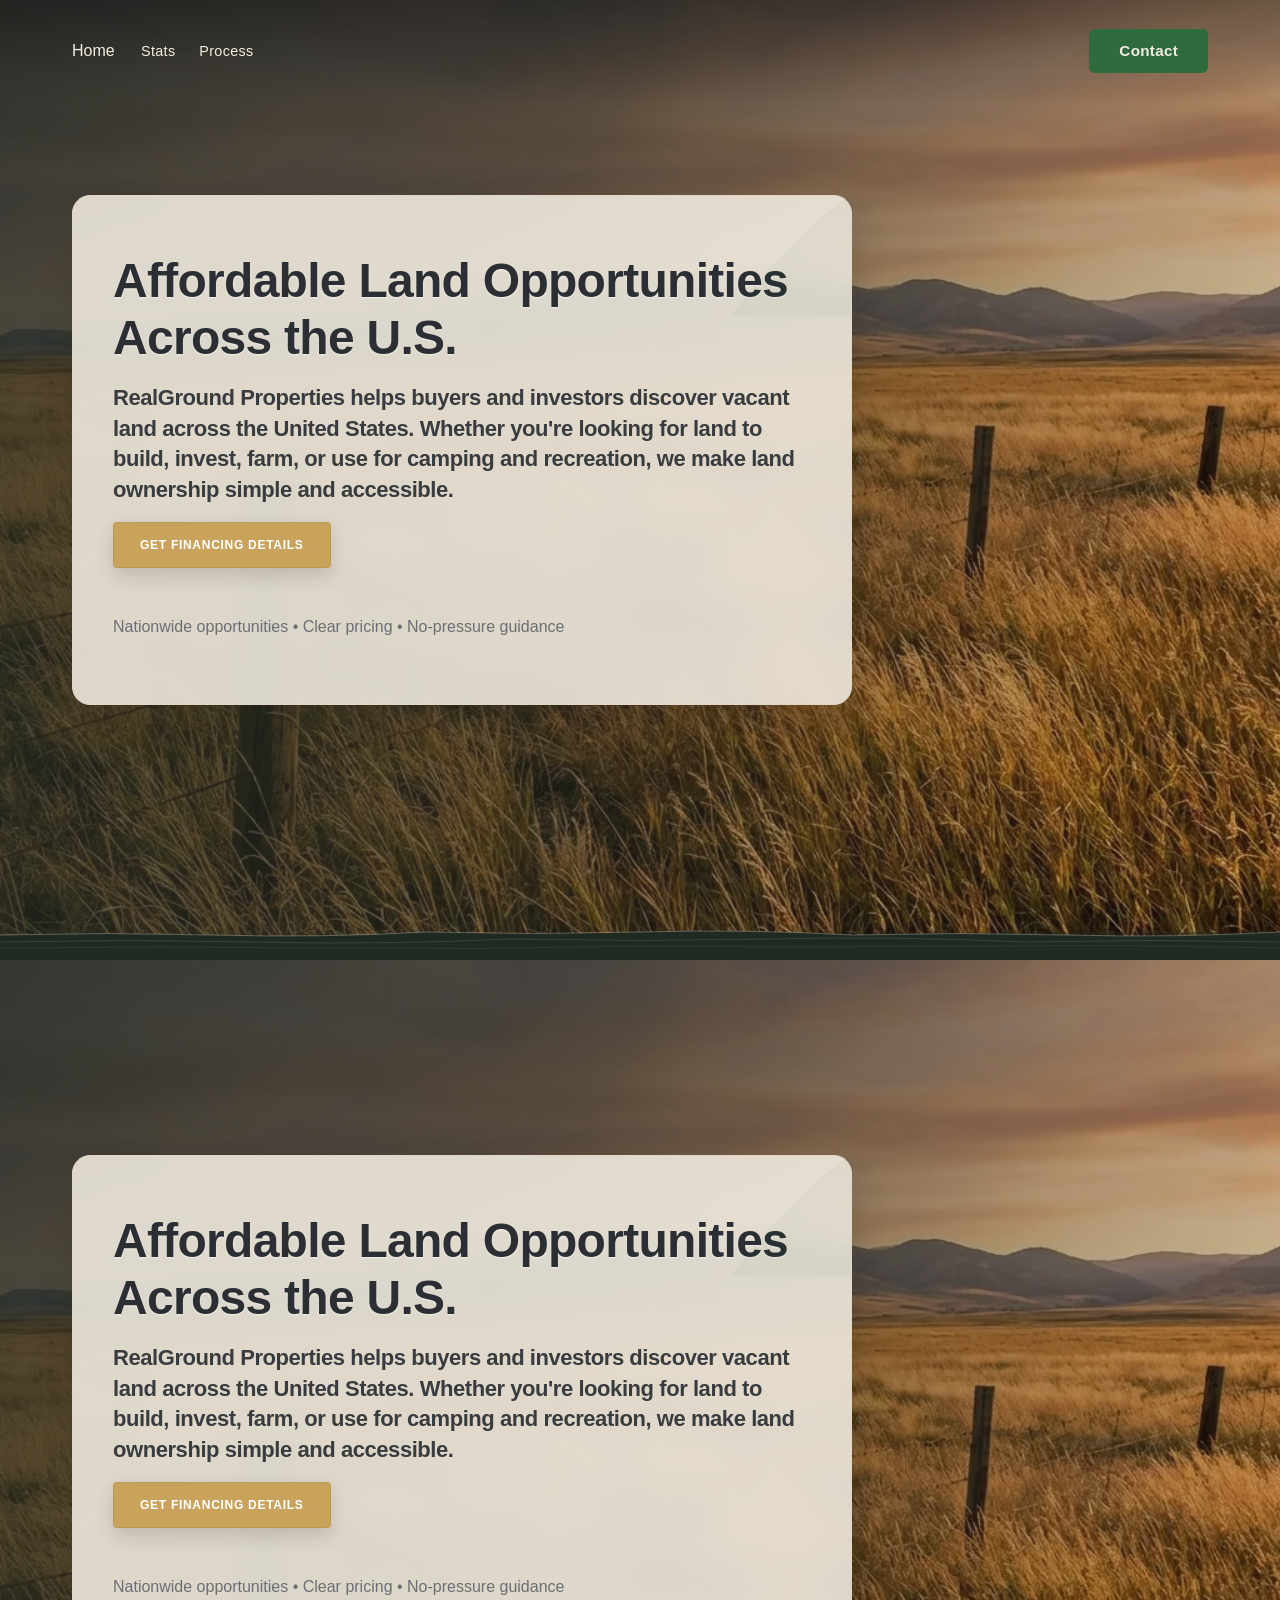
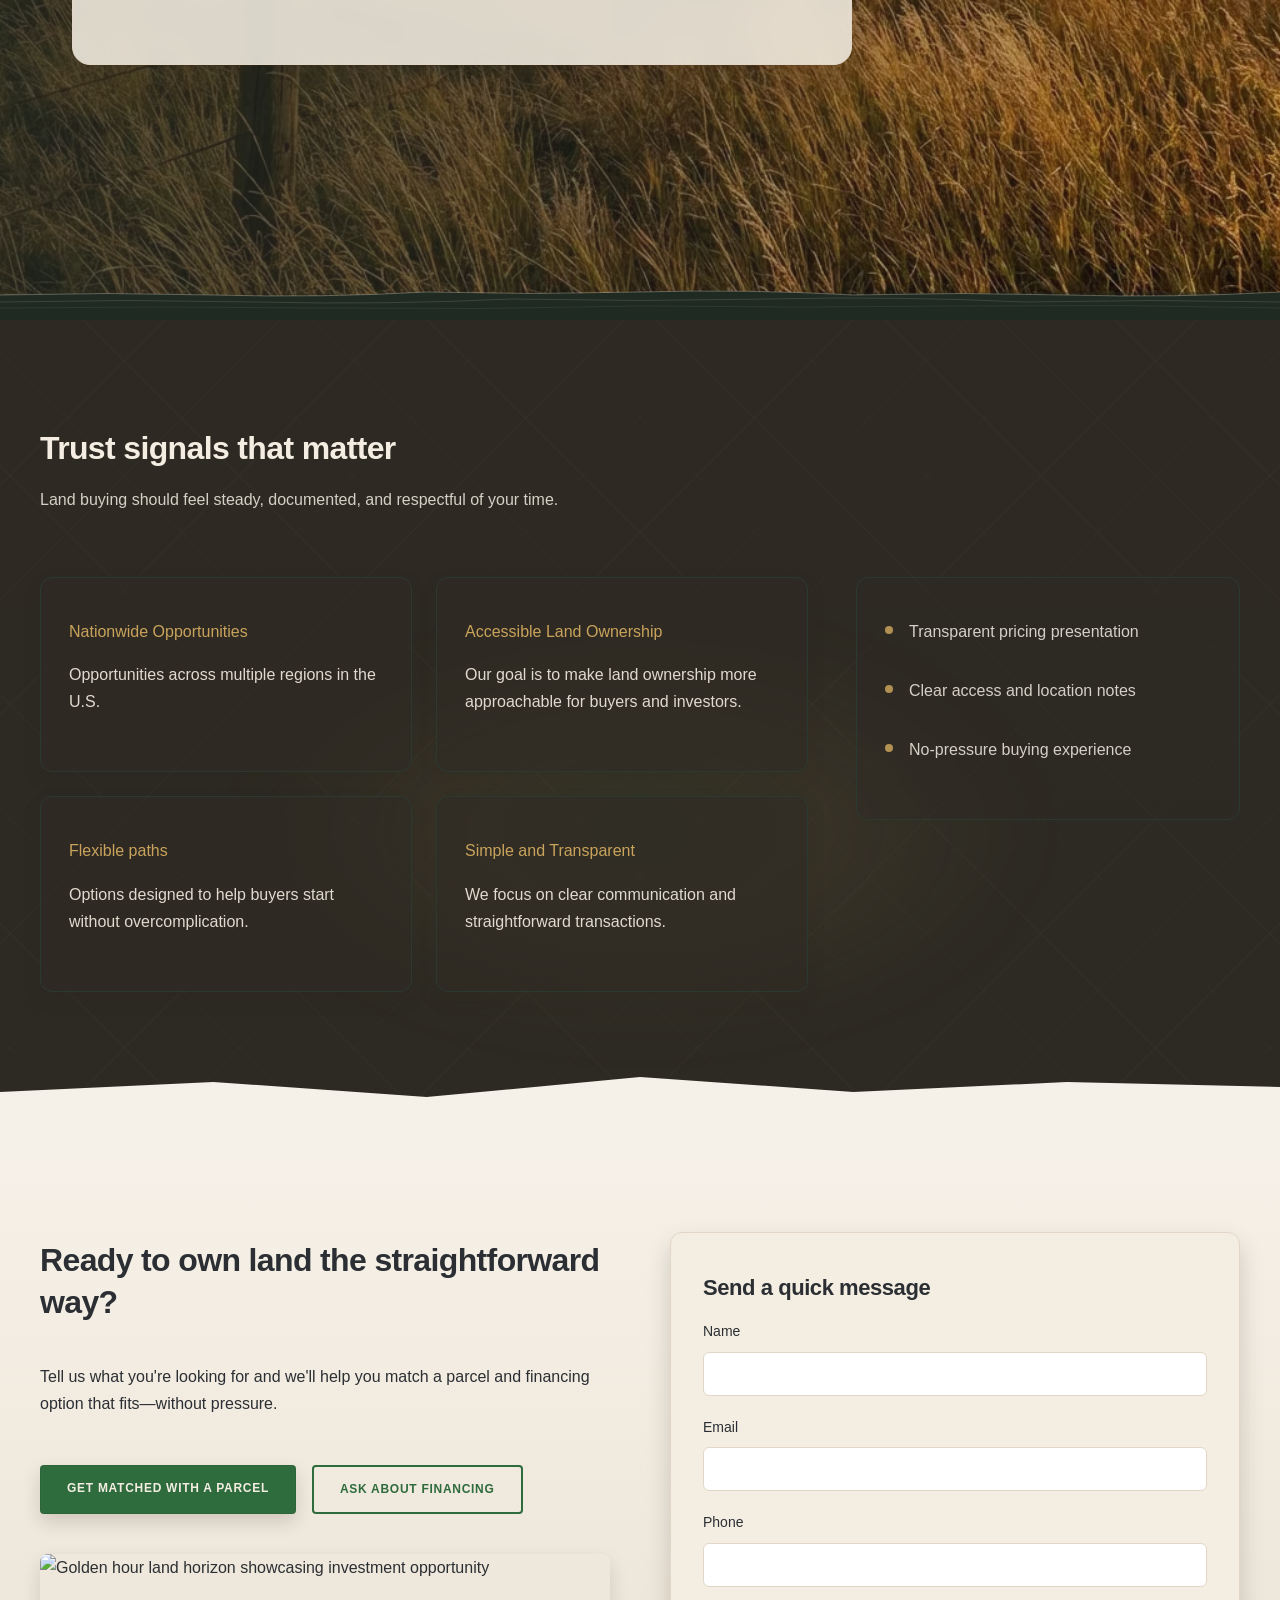
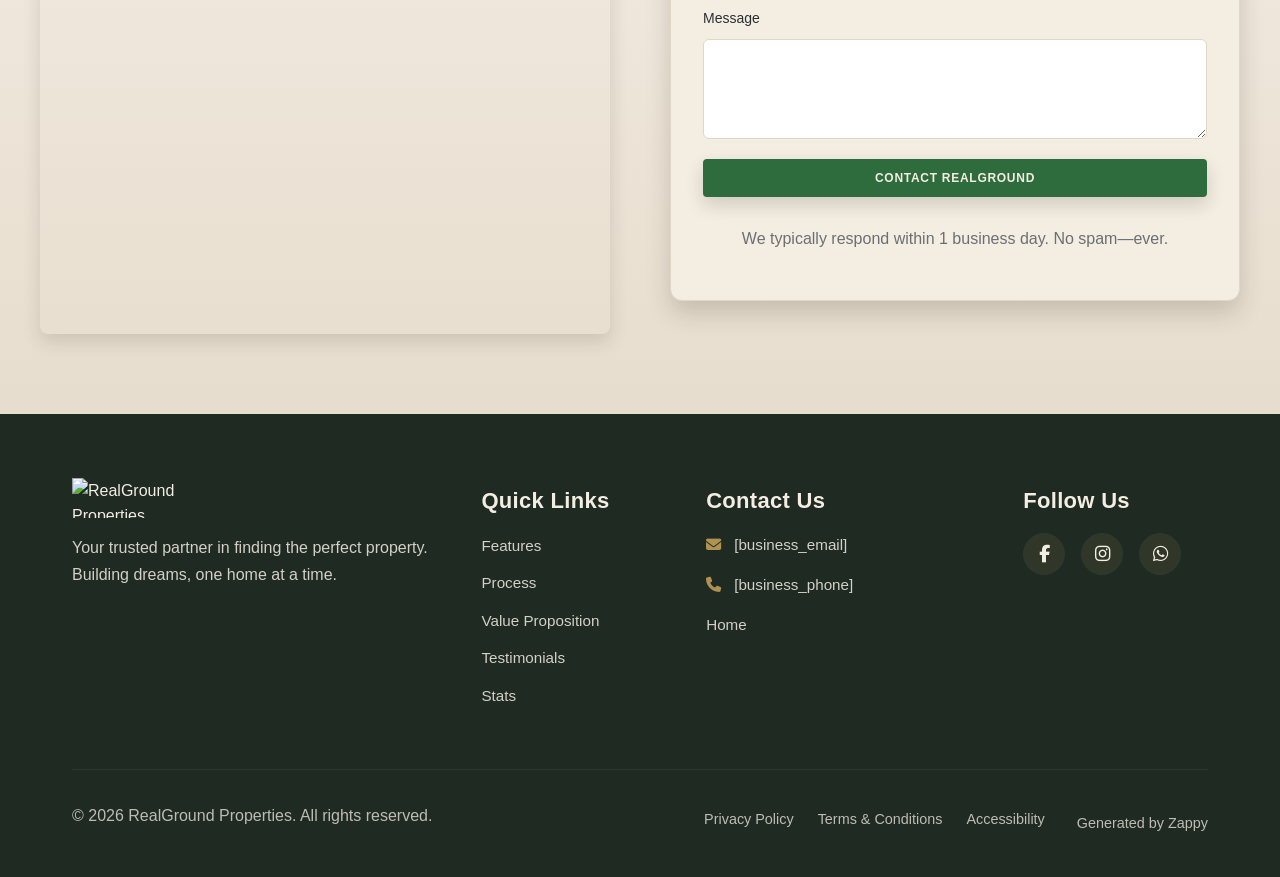
==== commit f6fe6948: "Background sync: Progressive GitHub Sync" ====
--- a/public/index.html
+++ b/public/index.html
@@ -1 +1 @@
-<!doctype html><html dir="ltr" lang="en"><head><meta charset="UTF-8"><meta content="width=device-width,initial-scale=1" name="viewport"><meta content="index, follow" name="robots"><title>Find Land for Sale Near You with Flexible Financing — RealGround Properties</title><meta content="Discover vacant land opportunities across America with transparent pricing and seller financing options. From residential lots to recreational getaways—your land search starts here." name="description"><meta content="zillow land for sale near me, seller financing real estate, vacant land for sale, recreational land, agricultural land" name="keywords"><link href="/assets/favicon.ico" rel="icon" type="image/x-icon"><link href="/assets/favicon-16x16.png" rel="icon" type="image/png" sizes="16x16"><link href="/assets/favicon-32x32.png" rel="icon" type="image/png" sizes="32x32"><link href="/assets/favicon-48x48.png" rel="icon" type="image/png" sizes="48x48"><link href="/assets/favicon-192x192.png" rel="icon" type="image/png" sizes="192x192"><link href="/assets/favicon-512x512.png" rel="icon" type="image/png" sizes="512x512"><link href="/assets/apple-touch-icon.png" rel="apple-touch-icon"><script>!function(){"use strict";var t="4b25e77c-18e2-4ebe-9d01-ecd56fb11695",e="https://api.zappy5.com/api/analytics/track",a=18e5,n=2592e6,o=!0,i=!0,r=!0;var s=function(){var e="zappy_visitor_"+t,a=null;try{if(a=localStorage.getItem(e)){var o=JSON.parse(a),i=Date.now();if(i-o.created<n)return o.lastSeen=i,localStorage.setItem(e,JSON.stringify(o)),o.id}}catch(t){console.warn("Zappy Analytics: LocalStorage not available")}var r="zv_"+Date.now()+"_"+Math.random().toString(36).substr(2,9);try{localStorage.setItem(e,JSON.stringify({id:r,created:Date.now(),lastSeen:Date.now()}))}catch(t){}return r}(),c=function(){var e="zappy_session_"+t,n=null;try{if(n=sessionStorage.getItem(e)){var o=JSON.parse(n),i=Date.now();if(i-o.timestamp<a)return o.timestamp=i,sessionStorage.setItem(e,JSON.stringify(o)),o.id}}catch(t){console.warn("Zappy Analytics: SessionStorage not available")}var r="zs_"+Date.now()+"_"+Math.random().toString(36).substr(2,9);try{sessionStorage.setItem(e,JSON.stringify({id:r,timestamp:Date.now()}))}catch(t){}return r}();function l(a,n){n=n||{};var o={website_id:t,event_type:a,page_path:window.location.pathname,referrer:document.referrer||"direct",visitor_id:s,session_id:c,metadata:n};if(navigator.sendBeacon){var i=new Blob([JSON.stringify(o)],{type:"application/json"});navigator.sendBeacon(e,i)}else fetch(e,{method:"POST",headers:{"Content-Type":"application/json"},body:JSON.stringify(o),keepalive:!0}).catch(function(t){console.warn("Zappy Analytics: Failed to track event",t)})}o&&l("pageview",{title:document.title,url:window.location.href}),i&&document.addEventListener("click",function(t){var e=t.target;if("BUTTON"===e.tagName||e.closest("button")){var a="BUTTON"===e.tagName?e:e.closest("button");l("click",{element:"button",text:a.textContent.trim().substring(0,100),id:a.id||null,class:a.className||null})}else if("A"===e.tagName||e.closest("a")){var n="A"===e.tagName?e:e.closest("a");l("navigation",{element:"link",text:n.textContent.trim().substring(0,100),href:n.href,external:n.hostname!==window.location.hostname})}},!0),r&&document.addEventListener("submit",function(t){var e=t.target;l("form_submit",{form_id:e.id||null,form_name:e.name||null,form_action:e.action||null,form_method:e.method||"GET"})},!0);var d=Date.now();window.addEventListener("beforeunload",function(){l("page_unload",{time_on_page:Math.floor((Date.now()-d)/1e3),page_path:window.location.pathname})}),window.zappyAnalytics={track:l,getVisitorId:function(){return s},getSessionId:function(){return c}}}()</script><meta content="Find Land for Sale Near You with Flexible Financing — RealGround Properties" property="og:title"><meta content="Discover vacant land opportunities across America with transparent pricing and seller financing options. From residential lots to recreational getaways—your land search starts here." property="og:description"><meta content="website" property="og:type"><meta content="en_US" property="og:locale"><meta content="summary_large_image" name="twitter:card"><meta content="Find Land for Sale Near You with Flexible Financing — RealGround Properties" name="twitter:title"><meta content="Discover vacant land opportunities across America with transparent pricing and seller financing options. From residential lots to recreational getaways—your land search starts here." name="twitter:description"><link href="https://cdnjs.cloudflare.com/ajax/libs/font-awesome/6.4.0/css/all.min.css" rel="stylesheet"><link href="/assets/favicon.ico" rel="icon" type="image/x-icon"><link href="/assets/favicon-16x16.png" rel="icon" type="image/png" sizes="16x16"><link href="/assets/favicon-32x32.png" rel="icon" type="image/png" sizes="32x32"><link href="/assets/favicon-48x48.png" rel="icon" type="image/png" sizes="48x48"><link href="/assets/favicon-192x192.png" rel="icon" type="image/png" sizes="192x192"><link href="/assets/favicon-512x512.png" rel="icon" type="image/png" sizes="512x512"><link href="/assets/apple-touch-icon.png" rel="apple-touch-icon"><link href="https://cdn.jsdelivr.net/npm/vanilla-cookieconsent@3/dist/cookieconsent.css" rel="stylesheet"><script src="https://cdn.jsdelivr.net/npm/vanilla-cookieconsent@3/dist/cookieconsent.umd.js"></script><script src="https://cdn.jsdelivr.net/gh/mickidum/acc_toolbar/acctoolbar/acctoolbar.min.js"></script><style data-zappy-section-v2-css="true">.home-hero-section{position:relative;width:100%;min-height:100vh;display:flex;align-items:center;justify-content:flex-start;overflow:visible;padding-bottom:60px;background-color:var(--bg-dark);color:var(--text-light)}.home-hero-section .hero-bg-wrapper{position:absolute;top:0;left:0;width:100%;height:100%;z-index:0;overflow:hidden}.home-hero-section .hero-bg-image{position:absolute;top:0;left:0;width:100%;height:100%;background-size:cover;background-position:center;background-repeat:no-repeat}.home-hero-section .hero-scrim{position:absolute;top:0;left:0;width:100%;height:100%;background-image:linear-gradient(110deg,rgba(31,42,35,.78) 0,rgba(31,42,35,.65) 40%,rgba(31,42,35,.35) 70%,rgba(31,42,35,.15) 100%);z-index:1;pointer-events:none}.home-hero-section .hero-content-wrapper{position:relative;z-index:10;width:100%;max-width:1200px;margin:0 auto;padding:0 32px;display:flex;align-items:center;min-height:100vh}.home-hero-section .hero-overlay-card{position:relative;max-width:580px;background:rgba(243,237,226,.88);backdrop-filter:blur(12px);-webkit-backdrop-filter:blur(12px);border-radius:18px;padding:48px 40px;box-shadow:0 18px 34px rgba(41,33,21,.2),0 0 1px rgba(47,42,35,.15);border:1px solid var(--border-light);color:var(--text-dark)}.home-hero-section .card-flourish{position:absolute;top:0;right:0;width:120px;height:120px;color:var(--primary);pointer-events:none}.home-hero-section .hero-overlay-card h1{font-family:Manrope,system-ui,-apple-system,'Segoe UI',Roboto,sans-serif;font-size:40px;font-weight:600;line-height:1.15;letter-spacing:-.015em;color:var(--text-dark);margin:0 0 20px 0;text-shadow:0 1px 2px rgba(255,255,255,.6)}.home-hero-section .hero-overlay-card h3{font-family:Inter,system-ui,-apple-system,'Segoe UI',Roboto,sans-serif;font-size:16px;font-weight:400;line-height:1.7;color:var(--text-dark);margin:0 0 32px 0;opacity:.92}.home-hero-section .hero-cta-row{display:flex;gap:14px;margin-bottom:28px;flex-wrap:wrap}.home-hero-section .btn-primary,.home-hero-section .btn-secondary{display:inline-block;padding:12px 26px;border-radius:4px;font-family:Inter,system-ui,-apple-system,'Segoe UI',Roboto,sans-serif;font-size:12px;font-weight:700;letter-spacing:.06em;text-transform:uppercase;text-decoration:none;border:1px solid rgba(0,0,0,.06);box-shadow:0 8px 18px rgba(41,33,21,.16);transition:transform 220ms ease,box-shadow 220ms ease,background-color 220ms ease;cursor:pointer}.home-hero-section .btn-primary{background:var(--primary);color:#fff}.home-hero-section .btn-primary:hover{background:#3c7b4d;transform:translateY(-2px);box-shadow:0 12px 24px rgba(41,33,21,.22)}.home-hero-section .btn-secondary{background:var(--accent);color:#fff}.home-hero-section .btn-secondary:hover{background:#d6902b;transform:translateY(-2px);box-shadow:0 12px 24px rgba(217,144,43,.22)}.home-hero-section .trust-row{font-family:Inter,system-ui,-apple-system,'Segoe UI',Roboto,sans-serif;font-size:12px;font-weight:600;line-height:1.5;color:var(--text-muted);margin:0;padding-top:16px;border-top:1px solid var(--border-light)}.home-hero-section .home-hero-divider-wrapper{position:absolute;bottom:0;left:0;width:100%;height:60px;pointer-events:none;z-index:5}.home-hero-section .home-hero-divider-wrapper svg{display:block;width:100%;height:100%}@media (max-width:768px){.home-hero-section{min-height:100vh;padding-bottom:60px}.home-hero-section .hero-content-wrapper{padding:100px 16px 0 16px;min-height:calc(100vh - 60px)}.home-hero-section .hero-overlay-card{max-width:100%;padding:32px 24px;border-radius:12px}.home-hero-section .card-flourish{width:80px;height:80px}.home-hero-section .hero-overlay-card h1{font-size:32px;margin-bottom:16px}.home-hero-section .hero-overlay-card h3{font-size:14px;margin-bottom:24px}.home-hero-section .hero-cta-row{flex-direction:column;gap:12px}.home-hero-section .btn-primary,.home-hero-section .btn-secondary{width:100%;text-align:center;padding:14px 20px}.home-hero-section .trust-row{font-size:11px;padding-top:12px}}</style><link href="/styles.css" rel="stylesheet"><style id="zappy-dropdown-submenu-styles">#navMenu li:has(.sub-menu),.nav-menu li:has(.sub-menu),.navbar li:has(.sub-menu),nav li:has(.sub-menu){position:relative}#navMenu .sub-menu,.nav-menu .sub-menu,.navbar .sub-menu,nav .sub-menu{display:block!important;position:absolute!important;top:100%;left:0;min-width:220px;background:#fff;border-radius:8px;box-shadow:0 8px 25px rgba(0,0,0,.15);padding:8px 0;opacity:0;visibility:hidden;transform:translateY(10px);transition:all .3s ease;z-index:1000;list-style:none;pointer-events:none}#navMenu li:hover>.sub-menu,.nav-menu li:hover>.sub-menu,.navbar li:hover>.sub-menu,nav li:hover>.sub-menu{opacity:1!important;visibility:visible!important;transform:translateY(0)!important;pointer-events:auto!important}.sub-menu li{list-style:none;margin:0;padding:0}.sub-menu a{display:block!important;padding:10px 16px!important;color:var(--text-dark,#333)!important;font-weight:500;text-decoration:none;white-space:nowrap;transition:background-color .2s}.sub-menu a:hover{background-color:#f5f5f5}[dir=rtl] .nav-menu .sub-menu,[dir=rtl] .navbar .sub-menu,[dir=rtl] nav .sub-menu,html[lang=ar] .nav-menu .sub-menu,html[lang=ar] .navbar .sub-menu,html[lang=ar] nav .sub-menu,html[lang=he] .nav-menu .sub-menu,html[lang=he] .navbar .sub-menu,html[lang=he] nav .sub-menu{left:auto!important;right:0!important}.sub-menu:empty,.sub-menu:not(:has(li)),.sub-menu:not(:has(li:not(.zappy-hidden-menu-item))){display:none!important;opacity:0!important;visibility:hidden!important;pointer-events:none!important}li:has(.menu-group-title):hover>.sub-menu{opacity:1!important;visibility:visible!important;transform:translateY(0)!important;pointer-events:auto!important}#navMenu>li>.menu-group-title,.nav-menu>li>.menu-group-title{display:inline-block;padding:.5rem 1rem;cursor:default;user-select:none}@media (max-width:768px){#navMenu .sub-menu,.nav-menu .sub-menu,.navbar .sub-menu,nav .sub-menu{position:static!important;transform:none!important;box-shadow:none!important;background:0 0!important;max-height:0;overflow:hidden;opacity:0;visibility:hidden;transition:max-height .3s ease,opacity .3s ease;padding:0!important;border-radius:0!important}.sub-menu.mobile-expanded{max-height:500px!important;opacity:1!important;visibility:visible!important;padding:8px 0 8px 16px!important}[dir=rtl] .sub-menu.mobile-expanded,html[lang=he] .sub-menu.mobile-expanded{padding:8px 16px 8px 0!important}#navMenu li:hover>.sub-menu,.nav-menu li:hover>.sub-menu,.navbar li:hover>.sub-menu,nav li:hover>.sub-menu{opacity:0;visibility:hidden;pointer-events:none}#navMenu li>.sub-menu.mobile-expanded,.nav-menu li>.sub-menu.mobile-expanded,.navbar li>.sub-menu.mobile-expanded,nav li>.sub-menu.mobile-expanded{opacity:1!important;visibility:visible!important;pointer-events:auto!important}#navMenu li:has(.sub-menu),.nav-menu li:has(.sub-menu),.navbar li:has(.sub-menu),nav li:has(.sub-menu){display:flex!important;flex-wrap:wrap!important;align-items:center!important;position:relative!important;min-height:44px!important}#navMenu li:has(.sub-menu)>a,.nav-menu li:has(.sub-menu)>a,.navbar li:has(.sub-menu)>a,nav li:has(.sub-menu)>a{flex:1!important;min-width:0!important}#navMenu li:has(.sub-menu)>.menu-group-title,.nav-menu li:has(.sub-menu)>.menu-group-title,.navbar li:has(.sub-menu)>.menu-group-title,nav li:has(.sub-menu)>.menu-group-title{flex:1!important;min-width:0!important;padding:0!important;line-height:inherit!important}#navMenu li:has(.sub-menu)>.sub-menu,.nav-menu li:has(.sub-menu)>.sub-menu,.navbar li:has(.sub-menu)>.sub-menu,nav li:has(.sub-menu)>.sub-menu{flex-basis:100%!important;width:100%!important}#navMenu li:has(.sub-menu)>a [class*=arrow],#navMenu li:has(.sub-menu)>a [class*=chevron],.nav-menu li:has(.sub-menu)>a .fa-angle-down,.nav-menu li:has(.sub-menu)>a .fa-chevron-down,.nav-menu li:has(.sub-menu)>a [class*=arrow],.nav-menu li:has(.sub-menu)>a [class*=chevron],nav li:has(.sub-menu)>a [class*=arrow],nav li:has(.sub-menu)>a [class*=chevron]{display:none!important;visibility:hidden!important}.mobile-submenu-toggle{display:flex!important;align-items:center!important;justify-content:center!important;width:44px!important;height:auto!important;background:0 0!important;border:none!important;cursor:pointer!important;color:var(--text-light)!important;position:static!important;flex-shrink:0!important;align-self:stretch!important;z-index:2!important;padding:0!important;margin:0!important}.mobile-submenu-toggle::after{content:''!important;width:0!important;height:0!important;border-left:6px solid transparent!important;border-right:6px solid transparent!important;border-top:7px solid currentColor!important;transition:transform .3s ease!important}.mobile-submenu-toggle.expanded::after{transform:rotate(180deg)!important}.sub-menu a{padding:10px 0!important;display:block!important;color:var(--text-light)!important}.navbar .sub-menu li a,.zappy-products-dropdown .sub-menu a,nav.navbar .sub-menu li a{color:var(--text-light)!important}}@media (min-width:769px){.mobile-submenu-toggle{display:none!important}}</style><style id="mobile-lang-menu-deployed-css">@media (max-width:768px){.lang-switcher,.nav-container .lang-switcher,.nav-cta-container .lang-switcher,.nav-ecommerce-icons .lang-switcher,.nav-icons-left .lang-switcher,.navbar .lang-switcher,.navbar .nav-cta-container .lang-switcher{display:none!important}.mobile-lang-menu{width:100%;border-top:1px solid rgba(128,128,128,.2);padding:8px 0 0 0;margin-top:8px}.mobile-lang-toggle{display:flex!important;align-items:center;justify-content:space-between;width:100%;padding:12px 16px;background:0 0;border:none;cursor:pointer;font-size:15px;color:inherit;font-family:inherit}.mobile-lang-toggle::after{content:'';display:inline-block;width:8px;height:8px;border-right:2px solid currentColor;border-bottom:2px solid currentColor;transform:rotate(45deg);transition:transform .3s ease;margin-left:8px}.mobile-lang-toggle.expanded::after{transform:rotate(-135deg)}.mobile-lang-options{max-height:0;overflow:hidden;transition:max-height .3s ease}.mobile-lang-options.expanded{max-height:300px}.mobile-lang-option{display:flex!important;align-items:center;gap:10px;padding:10px 24px;text-decoration:none;color:inherit;font-size:14px;font-family:inherit}.mobile-lang-option:hover{background:rgba(128,128,128,.1)}.mobile-lang-option.active{font-weight:600;opacity:.7;pointer-events:none}.mobile-lang-option img{width:20px;height:20px;border-radius:50%}}@media (min-width:769px){.mobile-lang-menu{display:none!important}}</style><style id="zappy-widget-visibility">#mic-access-tool-box,#mic-access-tool-general-button,#mic-init-access-tool #mic-access-tool-box,#mic-init-access-tool #mic-access-tool-general-button,#mic-init-access-tool .mic-access-tool-general-button,._access-icon,._access-menu,.mic-access-tool-box,.mic-access-tool-general-button,div[id*=mic-access-tool-box]{display:none!important;visibility:hidden!important;opacity:0!important;pointer-events:none!important}</style></head><body><nav class="navbar"><button class="mobile-toggle" aria-label="Menu" id="mobileToggle"><svg viewbox="0 0 24 24" fill="none" height="24" width="24" class="hamburger-icon"><path d="M3 12h18M3 6h18M3 18h18" stroke="currentColor" stroke-width="2" stroke-linecap="round"></path></svg><svg viewbox="0 0 24 24" fill="none" height="24" width="24" class="close-icon" style="display:none"><path d="M18 6L6 18M6 6l12 12" stroke="currentColor" stroke-width="2" stroke-linecap="round"></path></svg></button><button class="phone-header-btn" aria-label="Call" data-phone="[business_phone]"><svg viewbox="0 0 24 24" fill="currentColor" height="20" width="20"><path d="M22 16.92v3a2 2 0 0 1-2.18 2 19.79 19.79 0 0 1-8.63-3.07 19.5 19.5 0 0 1-6-6 19.79 19.79 0 0 1-3.07-8.67A2 2 0 0 1 4.11 2h3a2 2 0 0 1 2 1.72 12.84 12.84 0 0 0 .7 2.81 2 2 0 0 1-.45 2.11L8.09 9.91a16 16 0 0 0 6 6l1.27-1.27a2 2 0 0 1 2.11-.45 12.84 12.84 0 0 0 2.81.7A2 2 0 0 1 22 16.92z"></path></svg></button><div class="nav-container"><div class="nav-brand"><a href="/" class="logo-link">Home</a></div><ul class="nav-menu" id="navMenu"><li><a href="#stats">Stats</a></li><li><a href="#process">Process</a></li></ul><div class="nav-cta-container"><a href="#cta" class="nav-cta-btn">Contact</a></div></div></nav><script>window.addEventListener("load",function(){const e=document.querySelector(".navbar, nav, header");if(!e)return void console.log("[Navbar] Navbar element not found");let t=document.getElementById("mobileToggle")||document.querySelector(".mobile-toggle")||document.querySelector(".hamburger")||document.querySelector(".hamburger-menu")||document.querySelector(".menu-toggle")||document.querySelector(".burger-menu")||document.querySelector('[aria-label="Menu"]')||document.querySelector('[aria-label="תפריט"]');const o=document.querySelector(".phone-header-btn"),n=window.getComputedStyle(e);let r=n.backgroundColor;if(console.log("[Navbar] Initial navbar background:",r),"transparent"===r||"rgba(0, 0, 0, 0)"===r||r.startsWith("rgba")&&r.includes(", 0)")){const e=n.backgroundImage;if(e&&"none"!==e)console.log("[Navbar] Navbar has background image/gradient, using dark text"),r="rgb(240, 240, 240)";else{const e=window.getComputedStyle(document.body).backgroundColor;console.log("[Navbar] Navbar transparent, using body background:",e),r=e}}const i=r.match(/\d+/g);if(i&&i.length>=3){const e=(.299*parseInt(i[0])+.587*parseInt(i[1])+.114*parseInt(i[2]))/255;console.log("[Navbar] Mobile button colors preserved from Claude CSS (luminance:",e.toFixed(2)+")");const n=document.createElement("style");n.id="zappy-mobile-nav-fix";document.documentElement.lang;document.documentElement.dir,n.textContent='\n        /* Hide mobile buttons on desktop, show only on mobile */\n        @media (min-width: 769px) {\n          .mobile-toggle,\n          .phone-header-btn {\n            display: none !important;\n          }\n        }\n        \n        /* Show and position mobile buttons correctly on mobile */\n        @media (max-width: 768px) {\n          .mobile-toggle,\n          .phone-header-btn {\n            position: absolute !important;\n            top: 50% !important;\n            transform: translateY(-50%) !important;\n            z-index: 1001 !important;\n            display: flex !important;\n            align-items: center !important;\n            justify-content: center !important;\n            width: 36px !important;\n            height: 36px !important;\n            border-radius: 50% !important;\n            border: none !important;\n            cursor: pointer !important;\n            padding: 6px !important;\n            background: none !important;\n            color: var(--nav-text, var(--text-light)) !important;\n          }\n          \n          /* LTR positioning (default): hamburger LEFT, phone RIGHT */\n          html:not([dir="rtl"]):not([lang="he"]):not([lang="ar"]) .mobile-toggle,\n          html[dir="ltr"] .mobile-toggle {\n            left: 12px !important;\n            right: auto !important;\n          }\n          html:not([dir="rtl"]):not([lang="he"]):not([lang="ar"]) .phone-header-btn,\n          html[dir="ltr"] .phone-header-btn {\n            right: 12px !important;\n            left: auto !important;\n          }\n          \n          /* RTL positioning: hamburger RIGHT, phone LEFT */\n          html[dir="rtl"] .mobile-toggle,\n          html[lang="he"] .mobile-toggle,\n          html[lang="ar"] .mobile-toggle {\n            right: 12px !important;\n            left: auto !important;\n          }\n          html[dir="rtl"] .phone-header-btn,\n          html[lang="he"] .phone-header-btn,\n          html[lang="ar"] .phone-header-btn {\n            left: 12px !important;\n            right: auto !important;\n          }\n          \n          /* CRITICAL: Ensure nav-container has min-height on mobile */\n          /* All children are positioned absolutely/fixed on mobile, so height:auto collapses to 0 */\n          .nav-container {\n            min-height: 70px !important;\n            position: relative !important;\n          }\n          \n          /* Ensure SVG icons are properly sized and inherit color */\n          .mobile-toggle svg,\n          .phone-header-btn svg {\n            width: 24px !important;\n            height: 24px !important;\n            /* Don\'t force display - let JavaScript control hamburger/close toggle */\n          }\n          \n          /* Reset nav-cta-container on mobile - remove desktop box-shadow/padding */\n          /* that creates a visible ghost box when CTA button is hidden */\n          .nav-cta-container {\n            box-shadow: none !important;\n            padding: 0 !important;\n          }\n          \n          /* Hide nav-cta-container entirely on mobile when there\'s no lang-switcher */\n          /* (only the CTA button is inside, and it\'s hidden on mobile) */\n          .nav-cta-container:not(:has(.lang-switcher)) {\n            display: none !important;\n          }\n          \n          /* CRITICAL: Prevent hero image fade gradient from bleeding over headline text */\n          /* The .image-fade-gradient has bottom: -30px (extends below parent) */\n          /* On mobile stacked layout, this overlaps the h1 text below the image */\n          .hero-image-column {\n            overflow: hidden !important;\n          }\n          .image-fade-gradient {\n            bottom: 0 !important;\n          }\n          \n          /* Hide desktop language switcher on mobile - hamburger menu handles it */\n          /* High specificity to override stored CSS */\n          .lang-switcher,\n          .nav-cta-container .lang-switcher,\n          .nav-container .lang-switcher,\n          .navbar .lang-switcher,\n          .navbar .nav-cta-container .lang-switcher {\n            display: none !important;\n          }\n        }\n      ';const r=document.getElementById("zappy-mobile-nav-fix");r&&r.remove(),document.head.appendChild(n),console.log("[Navbar] Critical CSS injected for mobile nav positioning");const l=window.innerWidth<=768;if(t){const e=t.querySelector(".hamburger-icon"),o=t.querySelector(".close-icon");e&&(e.style.setProperty("width","24px","important"),e.style.setProperty("height","24px","important"),e.style.setProperty("display","block","important")),o&&(o.style.setProperty("width","24px","important"),o.style.setProperty("height","24px","important"),o.style.setProperty("display","none","important")),l?(t.style.setProperty("position","absolute","important"),t.style.setProperty("top","50%","important"),t.style.setProperty("transform","translateY(-50%)","important"),t.style.setProperty("z-index","1001","important"),t.style.removeProperty("left"),t.style.removeProperty("right"),console.log("[Navbar] Mobile toggle positioning applied (mobile viewport)")):(t.style.removeProperty("position"),t.style.removeProperty("top"),t.style.removeProperty("transform"),t.style.removeProperty("z-index"),t.style.removeProperty("left"),t.style.removeProperty("right"),console.log("[Navbar] Desktop viewport - cleared mobile toggle inline positioning"))}if(o){const e=o.querySelector("svg");e&&(e.style.width="24px",e.style.height="24px",e.setAttribute("width","24"),e.setAttribute("height","24")),l?(o.style.setProperty("position","absolute","important"),o.style.setProperty("top","50%","important"),o.style.setProperty("transform","translateY(-50%)","important"),o.style.setProperty("z-index","1001","important"),o.style.removeProperty("left"),o.style.removeProperty("right"),console.log("[Navbar] Phone button positioning applied (mobile viewport)")):(o.style.removeProperty("position"),o.style.removeProperty("top"),o.style.removeProperty("transform"),o.style.removeProperty("z-index"),o.style.removeProperty("left"),o.style.removeProperty("right"),console.log("[Navbar] Desktop viewport - cleared phone button inline positioning"))}}else console.log("[Navbar] Could not parse background color:",r);t=document.getElementById("mobileToggle")||document.querySelector(".mobile-toggle")||document.querySelector(".hamburger")||document.querySelector(".hamburger-menu")||document.querySelector(".menu-toggle")||document.querySelector(".burger-menu")||document.querySelector('[aria-label="Menu"]')||document.querySelector('[aria-label="תפריט"]');const l=document.getElementById("navMenu")||document.querySelector(".nav-menu")||document.querySelector(".nav-links")||document.querySelector("nav ul:not(.submenu)");if(!t||!l)return void console.log("[Navbar] Mobile toggle or menu not found:",{toggle:!!t,menu:!!l});l.id||(l.id="navMenu"),console.log("[Navbar] Initializing mobile menu...");const a=t.cloneNode(!0);t.parentNode.replaceChild(a,t),a.addEventListener("click",function(e){e.preventDefault(),e.stopPropagation();const t=this.querySelector(".hamburger-icon"),o=this.querySelector(".close-icon");l.classList.contains("active")?(l.classList.remove("active"),t&&t.style.setProperty("display","block","important"),o&&o.style.setProperty("display","none","important"),document.body.style.overflow="",console.log("[Navbar] Menu closed")):(l.classList.add("active"),t&&t.style.setProperty("display","none","important"),o&&o.style.setProperty("display","block","important"),document.body.style.overflow="hidden",console.log("[Navbar] Menu opened"))}),l.querySelectorAll("a").forEach(function(e){e.addEventListener("click",function(){if("#"===this.getAttribute("href"))return;const e=a.querySelector(".hamburger-icon"),t=a.querySelector(".close-icon");l.classList.remove("active"),e&&e.style.setProperty("display","block","important"),t&&t.style.setProperty("display","none","important"),document.body.style.overflow="",console.log("[Navbar] Menu closed (link clicked)")})});var s=l.querySelectorAll(".dropdown-toggle");s.forEach(function(e){e.addEventListener("click",function(e){e.preventDefault(),e.stopPropagation();var t=this.closest(".nav-dropdown");t&&(t.parentNode.querySelectorAll(".nav-dropdown.open").forEach(function(e){e!==t&&e.classList.remove("open")}),t.classList.toggle("open"),console.log("[Navbar] Dropdown toggled:",t.classList.contains("open")?"open":"closed"))})}),document.addEventListener("click",function(e){e.target.closest(".nav-dropdown")||document.querySelectorAll(".nav-dropdown.open").forEach(function(e){e.classList.remove("open")})}),console.log("[Navbar] Dropdown handlers initialized for "+s.length+" dropdowns"),o&&o.addEventListener("click",function(){const e=document.querySelectorAll('a[href^="tel:"]'),t=e.length>0?e[0].getAttribute("href").replace("tel:",""):"[business_phone]";window.location.href="tel:"+t,console.log("[Navbar] Phone button clicked")}),console.log("[Navbar] Mobile menu initialized successfully");const p=function(){const e=document.querySelector(".whatsapp-float");e&&(window.innerWidth>=769?(e.style.setProperty("display","none","important"),e.style.setProperty("visibility","hidden","important"),e.style.setProperty("opacity","0","important"),e.style.setProperty("pointer-events","none","important"),console.log("[WhatsApp] Button hidden on desktop")):(e.style.removeProperty("display"),e.style.removeProperty("visibility"),e.style.removeProperty("opacity"),e.style.removeProperty("pointer-events"),console.log("[WhatsApp] Button visible on mobile")))};let c;p(),window.addEventListener("resize",function(){clearTimeout(c),c=setTimeout(p,100)})})</script><main><section class="home-hero-section" data-layout-spec="Home-hero" id="zappy-section-0" data-hero-type="fullscreen-scrim" data-zappy-section="true" style="opacity:1"><div class="hero-bg-wrapper"><div class="hero-bg-image" style="background-image:url('assets/site-home-hero-bg-1773707806402-y152o9.webp?v=1773707807957');background-size:cover;background-position:center" aria-label="Open land at golden hour" role="img"></div></div><div class="hero-scrim" aria-hidden="true"></div><div class="hero-content-wrapper"><div class="hero-overlay-card" style="max-width:780px"><grammarly-extension class="dnXmp" data-grammarly-shadow-root="true" style="position:absolute;top:-1px;left:-1px;pointer-events:none;--rem:16"></grammarly-extension><grammarly-extension class="dnXmp" data-grammarly-shadow-root="true" style="position:absolute;top:-1px;left:-1px;pointer-events:none;--rem:16"></grammarly-extension><svg viewbox="0 0 120 120" aria-hidden="true" data-no-icon-edit="true" xmlns="http://www.w3.org/2000/svg" class="card-flourish" fill="none" height="120" width="120"><path d="M120,0 Q95,15 80,30 T50,60 Q35,75 20,95 T0,120 L120,120 Z" fill="currentColor" opacity="0.04"></path></svg><h1 spellcheck="false">Affordable Land Opportunities Across the U.S.</h1><h3 data-zappy-text-width="readable" spellcheck="false" style="outline:none;max-width:65ch;margin-left:auto;margin-right:auto">RealGround Properties helps buyers and investors discover vacant land across the United States. Whether you're looking for land to build, invest, farm, or use for camping and recreation, we make land ownership simple and accessible.</h3><div class="hero-cta-row" spellcheck="false"><a href="#contact" class="btn-secondary" data-element-id="btn-1773708044900-s0xutehvo" data-element-type="button" data-native-element="true">Get financing details</a></div><p class="trust-row" spellcheck="false">Nationwide opportunities • Clear pricing • No-pressure guidance</p><grammarly-extension-vbars class="dnXmp" data-grammarly-shadow-root="true" style="display:contents;--rem:16"></grammarly-extension-vbars></div></div><div class="home-hero-divider-wrapper"><svg viewbox="0 0 1200 60" aria-hidden="true" data-no-icon-edit="true" xmlns="http://www.w3.org/2000/svg" preserveaspectratio="none"><path d="M0,60 L0,35 Q100,32 200,35 T400,32 Q500,35 600,32 T800,35 Q900,32 1000,35 T1200,32 L1200,60 Z" fill="var(--bg-dark)"></path><path d="M0,35 Q100,32 200,35 T400,32 Q500,35 600,32 T800,35 Q900,32 1000,35 T1200,32" fill="var(--bg-dark)" opacity="0.4" stroke="var(--border-light)" stroke-width="0.8"></path><path d="M0,42 Q120,39 240,42 T480,39 Q600,42 720,39 T960,42 Q1080,39 1200,42" fill="var(--bg-dark)" opacity="0.25" stroke="var(--border-light)" stroke-width="0.6"></path><path d="M0,48 Q150,46 300,48 T600,46 Q750,48 900,46 T1200,48" fill="var(--bg-dark)" opacity="0.15" stroke="var(--border-light)" stroke-width="0.5"></path></svg></div></section><section class="home-hero-section" data-layout-spec="Home-hero" id="zappy-section-0-dup-1773748728965" data-hero-type="fullscreen-scrim" data-zappy-section="true" style="opacity:1"><div class="hero-bg-wrapper"><div class="hero-bg-image" style="background-image:url('assets/site-home-hero-bg-1773707806402-y152o9.webp?v=1773707807957');background-size:cover;background-position:center" aria-label="Open land at golden hour" role="img"></div></div><div class="hero-scrim" aria-hidden="true"></div><div class="hero-content-wrapper"><div class="hero-overlay-card" style="max-width:780px"><grammarly-extension class="dnXmp" data-grammarly-shadow-root="true" style="position:absolute;top:-1px;left:-1px;pointer-events:none;--rem:16"></grammarly-extension><grammarly-extension class="dnXmp" data-grammarly-shadow-root="true" style="position:absolute;top:-1px;left:-1px;pointer-events:none;--rem:16"></grammarly-extension><svg viewbox="0 0 120 120" aria-hidden="true" data-no-icon-edit="true" xmlns="http://www.w3.org/2000/svg" class="card-flourish" fill="none" height="120" width="120"><path d="M120,0 Q95,15 80,30 T50,60 Q35,75 20,95 T0,120 L120,120 Z" fill="currentColor" opacity="0.04"></path></svg><h1 spellcheck="false">Affordable Land Opportunities Across the U.S.</h1><h3 data-zappy-text-width="readable" spellcheck="false" style="outline:none;max-width:65ch;margin-left:auto;margin-right:auto">RealGround Properties helps buyers and investors discover vacant land across the United States. Whether you're looking for land to build, invest, farm, or use for camping and recreation, we make land ownership simple and accessible.</h3><div class="hero-cta-row" spellcheck="false"><a href="#contact" class="btn-secondary" data-element-id="btn-1773708044900-s0xutehvo" data-element-type="button" data-native-element="true">Get financing details</a></div><p class="trust-row" spellcheck="false">Nationwide opportunities • Clear pricing • No-pressure guidance</p><grammarly-extension-vbars class="dnXmp" data-grammarly-shadow-root="true" style="display:contents;--rem:16"></grammarly-extension-vbars></div></div><div class="home-hero-divider-wrapper"><svg viewbox="0 0 1200 60" aria-hidden="true" data-no-icon-edit="true" xmlns="http://www.w3.org/2000/svg" preserveaspectratio="none"><path d="M0,60 L0,35 Q100,32 200,35 T400,32 Q500,35 600,32 T800,35 Q900,32 1000,35 T1200,32 L1200,60 Z" fill="#1F2A23"></path><path d="M0,35 Q100,32 200,35 T400,32 Q500,35 600,32 T800,35 Q900,32 1000,35 T1200,32" fill="#1F2A23" opacity="0.4" stroke="var(--border-light)" stroke-width="0.8"></path><path d="M0,42 Q120,39 240,42 T480,39 Q600,42 720,39 T960,42 Q1080,39 1200,42" fill="#1F2A23" opacity="0.25" stroke="var(--border-light)" stroke-width="0.6"></path><path d="M0,48 Q150,46 300,48 T600,46 Q750,48 900,46 T1200,48" fill="#1F2A23" opacity="0.15" stroke="var(--border-light)" stroke-width="0.5"></path></svg></div></section><section class="home-stats-section" data-layout-spec="Home-stats" id="stats"><div class="home-stats-container"><div class="home-stats-header"><h2>Trust signals that matter</h2><p>Land buying should feel steady, documented, and respectful of your time.</p></div><div class="home-stats-content"><div class="home-stats-grid zappy-preserve-css-grid" style="display:grid;grid-template-columns:372px 372px" data-original-gap="24px" data-original-item-width="372" data-zappy-auto-grid="true" id="zappy-auto-grid-1773748692509-djsgvb"><div class="home-stats-card"><p class="zappy-editable stat-number">Nationwide Opportunities</p><p class="zappy-editable stat-description">Opportunities across multiple regions in the U.S.</p></div><div class="home-stats-card"><grammarly-extension class="dnXmp" data-grammarly-shadow-root="true" style="position:absolute;top:-1px;left:-1px;pointer-events:none;--rem:16"></grammarly-extension><grammarly-extension class="dnXmp" data-grammarly-shadow-root="true" style="position:absolute;top:-1px;left:-1px;pointer-events:none;--rem:16"></grammarly-extension><p class="zappy-editable stat-number">Accessible Land Ownership</p><p class="zappy-editable stat-description" spellcheck="false">Our goal is to make land ownership more approachable for buyers and investors.</p><grammarly-extension-vbars class="dnXmp" data-grammarly-shadow-root="true" style="display:contents;--rem:16"></grammarly-extension-vbars></div><div class="home-stats-card"><p class="zappy-editable stat-number">Flexible paths</p><p class="zappy-editable stat-description">Options designed to help buyers start without overcomplication.</p></div><div class="home-stats-card"><p class="zappy-editable stat-number">Fast guidance</p><p class="zappy-editable stat-description">Simple next steps and responsive communication.</p></div></div><div class="home-stats-trust"><p>Transparent pricing presentation</p><p>Clear access and location notes</p><p>No-pressure buying experience</p></div></div></div><div class="home-stats-contour-lines" aria-hidden="true"></div><div class="home-stats-spotlight" aria-hidden="true"></div><div class="home-stats-divider-wrapper"><svg viewbox="0 0 1200 100" aria-hidden="true" data-no-icon-edit="true" xmlns="http://www.w3.org/2000/svg" preserveaspectratio="none"><path d="M0,100 L0,40 L200,30 L400,45 L600,25 L800,40 L1000,30 L1200,35 L1200,100 Z" fill="#F6F1E8"></path></svg></div></section><section class="home-cta-section" data-layout-spec="Home-cta" id="cta"><div class="home-cta-container"><div class="home-cta-grid"><div class="home-cta-content-column"><h2 class="home-cta-heading">Ready to own land the straightforward way?</h2><p class="home-cta-description">Tell us what you're looking for and we'll help you match a parcel and financing option that fits—without pressure.</p><div class="home-cta-buttons"><a href="#contact" class="btn-primary home-cta-btn">Get matched with a parcel</a><a href="#financing" class="btn-secondary home-cta-btn">Ask about financing</a></div><div class="home-cta-image-card"><img alt="Golden hour land horizon showcasing investment opportunity" src="/assets/site-home-cta-image-1.webp" data-context="Golden hour landscape photograph of vacant land with warm sunlight illuminating rolling hills and open horizon, conveying opportunity and natural beauty for real estate investment" data-placeholder="home-cta-image-1" height="400" width="600"></div></div><div class="home-cta-form-column"><div class="home-cta-form-card"><h3 class="home-cta-form-heading">Send a quick message</h3><form class="contact-form home-cta-form"><div class="home-cta-form-group"><label class="home-cta-label" for="cta-name">Name</label><input class="home-cta-input" id="cta-name" name="name" type="text" required=""></div><div class="home-cta-form-group"><label class="home-cta-label" for="cta-email">Email</label><input class="home-cta-input" id="cta-email" name="email" type="email" required=""></div><div class="home-cta-form-group"><label class="home-cta-label" for="cta-phone">Phone</label><input class="home-cta-input" id="cta-phone" name="phone" type="tel"></div><div class="home-cta-form-group"><label class="home-cta-label" for="cta-message">Message</label><textarea class="home-cta-textarea" id="cta-message" name="message" required="" rows="4"></textarea></div><button class="btn-primary home-cta-submit" type="submit">Contact RealGround</button><p class="home-cta-reassurance">We typically respond within 1 business day. No spam—ever.</p></form></div></div></div></div></section></main><footer class="site-footer"><div class="footer-container"><div class="footer-top"><div class="footer-column footer-company"><img alt="RealGround Properties" src="/assets/realground-properties-real-estate-logo-1773710222031-8zm47h.webp?v=1773710222346-0qz8so" class="logo"><p class="footer-tagline">Your trusted partner in finding the perfect property. Building dreams, one home at a time.</p></div><div class="footer-column footer-links"><h3 class="footer-heading">Quick Links</h3><ul class="footer-nav"><li><a href="#features">Features</a></li><li><a href="#process">Process</a></li><li><a href="#value-proposition">Value Proposition</a></li><li><a href="#testimonials">Testimonials</a></li><li><a href="#stats">Stats</a></li></ul></div><div class="footer-column footer-contact"><h3 class="footer-heading">Contact Us</h3><ul class="contact-list"><li><i class="fas fa-envelope"></i><a href="mailto:[business_email]">[business_email]</a></li><li><i class="fas fa-phone"></i><a href="tel:[business_phone]">[business_phone]</a></li><li><a href="/">Home</a></li></ul></div><div class="footer-column footer-social"><h3 class="footer-heading">Follow Us</h3><div class="social-links"><a href="[facebook_handle]" aria-label="Facebook"><i class="fab fa-facebook-f"></i></a><a href="[instagram_handle]" aria-label="Instagram"><i class="fab fa-instagram"></i></a><a href="[whatsapp_handle]" aria-label="WhatsApp"><i class="fab fa-whatsapp"></i></a></div></div></div><div class="footer-bottom"><div class="footer-bottom-left"><p class="copyright">© 2026 RealGround Properties. All rights reserved.</p></div><div class="footer-bottom-right"><ul class="legal-links"><li><a href="/privacy">Privacy Policy</a></li><li><a href="/terms">Terms &amp; Conditions</a></li><li><a href="/accessibility">Accessibility</a></li></ul><a href="https://zappy5.com" class="zappy-attribution" target="_blank">Generated by Zappy</a></div></div></div></footer><a href="https://wa.me/[whatsapp_handle]" class="whatsapp-float" aria-label="WhatsApp"><i class="fab fa-whatsapp"></i></a><div data-integration="accessibility:toolbar"></div><script src="/script.js"></script><script id="zappy-mobile-submenu-script">!function(){function e(){if(window.innerWidth>768)return document.querySelectorAll(".mobile-submenu-toggle").forEach(function(e){e.remove()}),void document.querySelectorAll(".sub-menu.mobile-expanded").forEach(function(e){e.classList.remove("mobile-expanded")});document.querySelectorAll(".nav-menu li:has(.sub-menu), nav li:has(.sub-menu), .navbar li:has(.sub-menu), #navMenu li:has(.sub-menu)").forEach(function(e){if(!e.querySelector(".mobile-submenu-toggle")){var t=e.querySelector(".sub-menu"),n=e.querySelector(":scope > a");if(t&&n){var o=document.createElement("button");o.className="mobile-submenu-toggle",o.setAttribute("aria-label","Toggle submenu"),o.setAttribute("type","button"),n.insertAdjacentElement("afterend",o),o.addEventListener("click",function(e){e.preventDefault(),e.stopPropagation(),document.querySelectorAll(".sub-menu.mobile-expanded").forEach(function(e){if(e!==t){e.classList.remove("mobile-expanded");var n=e.parentElement.querySelector(".mobile-submenu-toggle");n&&n.classList.remove("expanded")}}),t.classList.toggle("mobile-expanded"),o.classList.toggle("expanded")})}}})}var t;"loading"===document.readyState?document.addEventListener("DOMContentLoaded",e):e(),window.addEventListener("resize",function(){clearTimeout(t),t=setTimeout(e,250)});var n=new MutationObserver(function(t){t.forEach(function(t){if("attributes"===t.type){var n=t.target;n.classList&&(n.classList.contains("active")||n.classList.contains("open"))&&setTimeout(e,100)}})});setTimeout(function(){document.querySelectorAll(".mobile-menu, .nav-menu, #navMenu, nav").forEach(function(e){n.observe(e,{attributes:!0,attributeFilter:["class","style"]})})},500)}()</script><script id="zappy-navbar-scroll-effect">!function(){var e=document.querySelector("nav.navbar,.navbar:not(.zappy-catalog-menu)"),t=document.querySelector(".zappy-catalog-menu,#zappy-catalog-menu");if(e){var r="rgba(243,237,226,0.85)",o=getComputedStyle(document.documentElement),a=o.getPropertyValue("--text-dark").trim()||"#1a1a1a",s=(o.getPropertyValue("--text-light").trim(),a);e.style.transition="background 0.3s ease,backdrop-filter 0.3s ease,-webkit-backdrop-filter 0.3s ease,box-shadow 0.3s ease",t&&(t.style.transition="background 0.3s ease,backdrop-filter 0.3s ease,-webkit-backdrop-filter 0.3s ease");var n="a,.navbar-brand,.navbar-brand a,.dropdown-toggle,.mobile-toggle,.phone-header-btn,.mobile-hamburger-btn,.mobile-close-btn,.mobile-submenu-toggle,.nav-link",l=["cart-link","login-link","nav-search-toggle","search-toggle"];window.addEventListener("scroll",f,{passive:!0}),window.addEventListener("resize",f,{passive:!0}),f();var i=document.querySelector('section[class*="hero"],[data-hero-type],main>section:first-child'),d=!1;if(i){var p=getComputedStyle(i),c=p.backgroundImage;if(c&&"none"!==c)if(-1!==c.indexOf("url(")){var b=p.backgroundColor.match(/\d+/g);d=!(b&&b.length>=3)||h(parseInt(b[0]),parseInt(b[1]),parseInt(b[2]))<.4}else if(-1!==c.indexOf("gradient")){var y=c.match(/rgba?\(\s*(\d+)\s*,\s*(\d+)\s*,\s*(\d+)/g);if(y&&y.length>0){for(var g=0,m=0;m<y.length;m++){var u=y[m].match(/\d+/g);g+=h(parseInt(u[0]),parseInt(u[1]),parseInt(u[2]))}d=g/y.length<.4}else d=!0}else d=!0;else{var k=p.backgroundColor.match(/\d+/g);k&&k.length>=3&&(d=h(parseInt(k[0]),parseInt(k[1]),parseInt(k[2]))<.4)}}d||(window.removeEventListener("scroll",f),window.removeEventListener("resize",f),e.classList.add("scrolled"),window.innerWidth>768&&(e.style.setProperty("--frosted-text",s),e.style.setProperty("background-image","none","important"),e.style.setProperty("background-color",r,"important"),e.style.backdropFilter="blur(12px)",e.style.webkitBackdropFilter="blur(12px)",e.style.boxShadow="0 2px 16px rgba(0,0,0,0.12)",w(e,s)),t&&(t.classList.add("scrolled"),window.innerWidth>768&&(t.style.setProperty("background",r,"important"),t.style.setProperty("backdrop-filter","blur(12px)","important"),t.style.setProperty("-webkit-backdrop-filter","blur(12px)","important"),w(t,s))),window._zappyNavNoDarkHero=!0)}function w(e,t){for(var r=e.querySelectorAll(n),o=0;o<r.length;o++){var a=!1;(r[o].closest(".sub-menu")||r[o].closest(".dropdown-menu"))&&(a=!0);for(var s=0;s<l.length;s++)if(r[o].classList.contains(l[s])){a=!0;break}a||r[o].style.setProperty("color",t,"important")}}function v(e){for(var t=e.querySelectorAll(n),r=0;r<t.length;r++)t[r].closest(".sub-menu")||t[r].closest(".dropdown-menu")||t[r].style.removeProperty("color")}function f(){if(!window._zappyNavNoDarkHero){if(window.innerWidth<=768)return e.classList.remove("scrolled"),v(e),void(t&&(t.classList.remove("scrolled"),v(t)));(window.scrollY||window.pageYOffset)>60?(e.classList.add("scrolled"),e.style.setProperty("background-color",r,"important"),e.style.setProperty("background-image","none","important"),e.style.setProperty("--frosted-text",s),e.style.backdropFilter="blur(12px)",e.style.webkitBackdropFilter="blur(12px)",e.style.boxShadow="0 2px 16px rgba(0,0,0,0.12)",w(e,s),t&&(t.classList.add("scrolled"),t.style.setProperty("background",r,"important"),t.style.setProperty("backdrop-filter","blur(12px)","important"),t.style.setProperty("-webkit-backdrop-filter","blur(12px)","important"),w(t,s))):(e.classList.remove("scrolled"),e.style.setProperty("background-color","transparent","important"),e.style.removeProperty("background-image"),e.style.removeProperty("--frosted-text"),e.style.backdropFilter="none",e.style.webkitBackdropFilter="none",e.style.boxShadow="none",v(e),t&&(t.classList.remove("scrolled"),t.style.setProperty("background","transparent","important"),t.style.setProperty("backdrop-filter","none","important"),t.style.setProperty("-webkit-backdrop-filter","none","important"),v(t)))}}function h(e,t,r){return t/=255,r/=255,.2126*(e=(e/=255)<=.03928?e/12.92:Math.pow((e+.055)/1.055,2.4))+.7152*(t=t<=.03928?t/12.92:Math.pow((t+.055)/1.055,2.4))+.0722*(r=r<=.03928?r/12.92:Math.pow((r+.055)/1.055,2.4))}}()</script><script id="zappy-mobile-lang-menu-script">!function(){function e(){if(window.innerWidth>768){var e=document.querySelector(".mobile-lang-menu");e&&e.remove()}else if(!document.querySelector(".mobile-lang-menu")){var n=document.querySelector(".lang-switcher");if(n){var a=n.querySelector(".lang-switcher-dropdown");if(a){var i=a.querySelectorAll(".lang-option");if(0!==i.length){var t=document.getElementById("navMenu")||document.querySelector(".nav-menu")||document.querySelector("nav ul");if(t){var l=document.documentElement.lang||"en",s=document.createElement("div");s.className="mobile-lang-menu";var c={he:{name:"עברית",flag:"https://api.iconify.design/circle-flags/il.svg"},en:{name:"English",flag:"https://api.iconify.design/circle-flags/us.svg"},ar:{name:"العربية",flag:"https://api.iconify.design/circle-flags/sa.svg"},fr:{name:"Français",flag:"https://api.iconify.design/circle-flags/fr.svg"},es:{name:"Español",flag:"https://api.iconify.design/circle-flags/es.svg"},de:{name:"Deutsch",flag:"https://api.iconify.design/circle-flags/de.svg"},ru:{name:"Русский",flag:"https://api.iconify.design/circle-flags/ru.svg"},zh:{name:"中文",flag:"https://api.iconify.design/circle-flags/cn.svg"},ja:{name:"日本語",flag:"https://api.iconify.design/circle-flags/jp.svg"},pt:{name:"Português",flag:"https://api.iconify.design/circle-flags/br.svg"},it:{name:"Italiano",flag:"https://api.iconify.design/circle-flags/it.svg"},ko:{name:"한국어",flag:"https://api.iconify.design/circle-flags/kr.svg"}}[l]||{name:l,flag:""},r=document.createElement("button");r.className="mobile-lang-toggle",r.type="button";var g=c.flag?'<img src="'+c.flag+'" width="20" height="20" alt="" style="border-radius:50%;margin-right:8px;margin-left:8px;">':"";r.innerHTML=g+c.name,s.appendChild(r);var o=document.createElement("div");o.className="mobile-lang-options";var d=document.createElement("a");d.className="mobile-lang-option active",d.href="#",d.innerHTML=g+c.name,o.appendChild(d),i.forEach(function(e){var n=document.createElement("a");n.className="mobile-lang-option",n.href=e.getAttribute("href"),n.innerHTML=e.innerHTML,o.appendChild(n)}),s.appendChild(o),t.appendChild(s),r.addEventListener("click",function(e){e.preventDefault(),e.stopPropagation(),r.classList.toggle("expanded"),o.classList.toggle("expanded")})}}}}}}"loading"===document.readyState?document.addEventListener("DOMContentLoaded",e):e(),window.addEventListener("resize",function(){clearTimeout(window._mlrt),window._mlrt=setTimeout(e,250)})}()</script></body></html>+<!doctype html><html dir="ltr" lang="en"><head><meta charset="UTF-8"><meta content="width=device-width,initial-scale=1" name="viewport"><meta content="index, follow" name="robots"><title>Find Land for Sale Near You with Flexible Financing — RealGround Properties</title><meta content="Discover vacant land opportunities across America with transparent pricing and seller financing options. From residential lots to recreational getaways—your land search starts here." name="description"><meta content="zillow land for sale near me, seller financing real estate, vacant land for sale, recreational land, agricultural land" name="keywords"><link href="/assets/favicon.ico" rel="icon" type="image/x-icon"><link href="/assets/favicon-16x16.png" rel="icon" type="image/png" sizes="16x16"><link href="/assets/favicon-32x32.png" rel="icon" type="image/png" sizes="32x32"><link href="/assets/favicon-48x48.png" rel="icon" type="image/png" sizes="48x48"><link href="/assets/favicon-192x192.png" rel="icon" type="image/png" sizes="192x192"><link href="/assets/favicon-512x512.png" rel="icon" type="image/png" sizes="512x512"><link href="/assets/apple-touch-icon.png" rel="apple-touch-icon"><script>!function(){"use strict";var t="4b25e77c-18e2-4ebe-9d01-ecd56fb11695",e="https://api.zappy5.com/api/analytics/track",a=18e5,n=2592e6,o=!0,i=!0,r=!0;var s=function(){var e="zappy_visitor_"+t,a=null;try{if(a=localStorage.getItem(e)){var o=JSON.parse(a),i=Date.now();if(i-o.created<n)return o.lastSeen=i,localStorage.setItem(e,JSON.stringify(o)),o.id}}catch(t){console.warn("Zappy Analytics: LocalStorage not available")}var r="zv_"+Date.now()+"_"+Math.random().toString(36).substr(2,9);try{localStorage.setItem(e,JSON.stringify({id:r,created:Date.now(),lastSeen:Date.now()}))}catch(t){}return r}(),c=function(){var e="zappy_session_"+t,n=null;try{if(n=sessionStorage.getItem(e)){var o=JSON.parse(n),i=Date.now();if(i-o.timestamp<a)return o.timestamp=i,sessionStorage.setItem(e,JSON.stringify(o)),o.id}}catch(t){console.warn("Zappy Analytics: SessionStorage not available")}var r="zs_"+Date.now()+"_"+Math.random().toString(36).substr(2,9);try{sessionStorage.setItem(e,JSON.stringify({id:r,timestamp:Date.now()}))}catch(t){}return r}();function l(a,n){n=n||{};var o={website_id:t,event_type:a,page_path:window.location.pathname,referrer:document.referrer||"direct",visitor_id:s,session_id:c,metadata:n};if(navigator.sendBeacon){var i=new Blob([JSON.stringify(o)],{type:"application/json"});navigator.sendBeacon(e,i)}else fetch(e,{method:"POST",headers:{"Content-Type":"application/json"},body:JSON.stringify(o),keepalive:!0}).catch(function(t){console.warn("Zappy Analytics: Failed to track event",t)})}o&&l("pageview",{title:document.title,url:window.location.href}),i&&document.addEventListener("click",function(t){var e=t.target;if("BUTTON"===e.tagName||e.closest("button")){var a="BUTTON"===e.tagName?e:e.closest("button");l("click",{element:"button",text:a.textContent.trim().substring(0,100),id:a.id||null,class:a.className||null})}else if("A"===e.tagName||e.closest("a")){var n="A"===e.tagName?e:e.closest("a");l("navigation",{element:"link",text:n.textContent.trim().substring(0,100),href:n.href,external:n.hostname!==window.location.hostname})}},!0),r&&document.addEventListener("submit",function(t){var e=t.target;l("form_submit",{form_id:e.id||null,form_name:e.name||null,form_action:e.action||null,form_method:e.method||"GET"})},!0);var d=Date.now();window.addEventListener("beforeunload",function(){l("page_unload",{time_on_page:Math.floor((Date.now()-d)/1e3),page_path:window.location.pathname})}),window.zappyAnalytics={track:l,getVisitorId:function(){return s},getSessionId:function(){return c}}}()</script><meta content="Find Land for Sale Near You with Flexible Financing — RealGround Properties" property="og:title"><meta content="Discover vacant land opportunities across America with transparent pricing and seller financing options. From residential lots to recreational getaways—your land search starts here." property="og:description"><meta content="website" property="og:type"><meta content="en_US" property="og:locale"><meta content="summary_large_image" name="twitter:card"><meta content="Find Land for Sale Near You with Flexible Financing — RealGround Properties" name="twitter:title"><meta content="Discover vacant land opportunities across America with transparent pricing and seller financing options. From residential lots to recreational getaways—your land search starts here." name="twitter:description"><link href="https://cdnjs.cloudflare.com/ajax/libs/font-awesome/6.4.0/css/all.min.css" rel="stylesheet"><link href="/assets/favicon.ico" rel="icon" type="image/x-icon"><link href="/assets/favicon-16x16.png" rel="icon" type="image/png" sizes="16x16"><link href="/assets/favicon-32x32.png" rel="icon" type="image/png" sizes="32x32"><link href="/assets/favicon-48x48.png" rel="icon" type="image/png" sizes="48x48"><link href="/assets/favicon-192x192.png" rel="icon" type="image/png" sizes="192x192"><link href="/assets/favicon-512x512.png" rel="icon" type="image/png" sizes="512x512"><link href="/assets/apple-touch-icon.png" rel="apple-touch-icon"><link href="https://cdn.jsdelivr.net/npm/vanilla-cookieconsent@3/dist/cookieconsent.css" rel="stylesheet"><script src="https://cdn.jsdelivr.net/npm/vanilla-cookieconsent@3/dist/cookieconsent.umd.js"></script><script src="https://cdn.jsdelivr.net/gh/mickidum/acc_toolbar/acctoolbar/acctoolbar.min.js"></script><style data-zappy-section-v2-css="true">.home-hero-section{position:relative;width:100%;min-height:100vh;display:flex;align-items:center;justify-content:flex-start;overflow:visible;padding-bottom:60px;background-color:var(--bg-dark);color:var(--text-light)}.home-hero-section .hero-bg-wrapper{position:absolute;top:0;left:0;width:100%;height:100%;z-index:0;overflow:hidden}.home-hero-section .hero-bg-image{position:absolute;top:0;left:0;width:100%;height:100%;background-size:cover;background-position:center;background-repeat:no-repeat}.home-hero-section .hero-scrim{position:absolute;top:0;left:0;width:100%;height:100%;background-image:linear-gradient(110deg,rgba(31,42,35,.78) 0,rgba(31,42,35,.65) 40%,rgba(31,42,35,.35) 70%,rgba(31,42,35,.15) 100%);z-index:1;pointer-events:none}.home-hero-section .hero-content-wrapper{position:relative;z-index:10;width:100%;max-width:1200px;margin:0 auto;padding:0 32px;display:flex;align-items:center;min-height:100vh}.home-hero-section .hero-overlay-card{position:relative;max-width:580px;background:rgba(243,237,226,.88);backdrop-filter:blur(12px);-webkit-backdrop-filter:blur(12px);border-radius:18px;padding:48px 40px;box-shadow:0 18px 34px rgba(41,33,21,.2),0 0 1px rgba(47,42,35,.15);border:1px solid var(--border-light);color:var(--text-dark)}.home-hero-section .card-flourish{position:absolute;top:0;right:0;width:120px;height:120px;color:var(--primary);pointer-events:none}.home-hero-section .hero-overlay-card h1{font-family:Manrope,system-ui,-apple-system,'Segoe UI',Roboto,sans-serif;font-size:40px;font-weight:600;line-height:1.15;letter-spacing:-.015em;color:var(--text-dark);margin:0 0 20px 0;text-shadow:0 1px 2px rgba(255,255,255,.6)}.home-hero-section .hero-overlay-card h3{font-family:Inter,system-ui,-apple-system,'Segoe UI',Roboto,sans-serif;font-size:16px;font-weight:400;line-height:1.7;color:var(--text-dark);margin:0 0 32px 0;opacity:.92}.home-hero-section .hero-cta-row{display:flex;gap:14px;margin-bottom:28px;flex-wrap:wrap}.home-hero-section .btn-primary,.home-hero-section .btn-secondary{display:inline-block;padding:12px 26px;border-radius:4px;font-family:Inter,system-ui,-apple-system,'Segoe UI',Roboto,sans-serif;font-size:12px;font-weight:700;letter-spacing:.06em;text-transform:uppercase;text-decoration:none;border:1px solid rgba(0,0,0,.06);box-shadow:0 8px 18px rgba(41,33,21,.16);transition:transform 220ms ease,box-shadow 220ms ease,background-color 220ms ease;cursor:pointer}.home-hero-section .btn-primary{background:var(--primary);color:#fff}.home-hero-section .btn-primary:hover{background:#3c7b4d;transform:translateY(-2px);box-shadow:0 12px 24px rgba(41,33,21,.22)}.home-hero-section .btn-secondary{background:var(--accent);color:#fff}.home-hero-section .btn-secondary:hover{background:#d6902b;transform:translateY(-2px);box-shadow:0 12px 24px rgba(217,144,43,.22)}.home-hero-section .trust-row{font-family:Inter,system-ui,-apple-system,'Segoe UI',Roboto,sans-serif;font-size:12px;font-weight:600;line-height:1.5;color:var(--text-muted);margin:0;padding-top:16px;border-top:1px solid var(--border-light)}.home-hero-section .home-hero-divider-wrapper{position:absolute;bottom:0;left:0;width:100%;height:60px;pointer-events:none;z-index:5}.home-hero-section .home-hero-divider-wrapper svg{display:block;width:100%;height:100%}@media (max-width:768px){.home-hero-section{min-height:100vh;padding-bottom:60px}.home-hero-section .hero-content-wrapper{padding:100px 16px 0 16px;min-height:calc(100vh - 60px)}.home-hero-section .hero-overlay-card{max-width:100%;padding:32px 24px;border-radius:12px}.home-hero-section .card-flourish{width:80px;height:80px}.home-hero-section .hero-overlay-card h1{font-size:32px;margin-bottom:16px}.home-hero-section .hero-overlay-card h3{font-size:14px;margin-bottom:24px}.home-hero-section .hero-cta-row{flex-direction:column;gap:12px}.home-hero-section .btn-primary,.home-hero-section .btn-secondary{width:100%;text-align:center;padding:14px 20px}.home-hero-section .trust-row{font-size:11px;padding-top:12px}}</style><link href="/styles.css" rel="stylesheet"><style id="zappy-dropdown-submenu-styles">#navMenu li:has(.sub-menu),.nav-menu li:has(.sub-menu),.navbar li:has(.sub-menu),nav li:has(.sub-menu){position:relative}#navMenu .sub-menu,.nav-menu .sub-menu,.navbar .sub-menu,nav .sub-menu{display:block!important;position:absolute!important;top:100%;left:0;min-width:220px;background:#fff;border-radius:8px;box-shadow:0 8px 25px rgba(0,0,0,.15);padding:8px 0;opacity:0;visibility:hidden;transform:translateY(10px);transition:all .3s ease;z-index:1000;list-style:none;pointer-events:none}#navMenu li:hover>.sub-menu,.nav-menu li:hover>.sub-menu,.navbar li:hover>.sub-menu,nav li:hover>.sub-menu{opacity:1!important;visibility:visible!important;transform:translateY(0)!important;pointer-events:auto!important}.sub-menu li{list-style:none;margin:0;padding:0}.sub-menu a{display:block!important;padding:10px 16px!important;color:var(--text-dark,#333)!important;font-weight:500;text-decoration:none;white-space:nowrap;transition:background-color .2s}.sub-menu a:hover{background-color:#f5f5f5}[dir=rtl] .nav-menu .sub-menu,[dir=rtl] .navbar .sub-menu,[dir=rtl] nav .sub-menu,html[lang=ar] .nav-menu .sub-menu,html[lang=ar] .navbar .sub-menu,html[lang=ar] nav .sub-menu,html[lang=he] .nav-menu .sub-menu,html[lang=he] .navbar .sub-menu,html[lang=he] nav .sub-menu{left:auto!important;right:0!important}.sub-menu:empty,.sub-menu:not(:has(li)),.sub-menu:not(:has(li:not(.zappy-hidden-menu-item))){display:none!important;opacity:0!important;visibility:hidden!important;pointer-events:none!important}li:has(.menu-group-title):hover>.sub-menu{opacity:1!important;visibility:visible!important;transform:translateY(0)!important;pointer-events:auto!important}#navMenu>li>.menu-group-title,.nav-menu>li>.menu-group-title{display:inline-block;padding:.5rem 1rem;cursor:default;user-select:none}@media (max-width:768px){#navMenu .sub-menu,.nav-menu .sub-menu,.navbar .sub-menu,nav .sub-menu{position:static!important;transform:none!important;box-shadow:none!important;background:0 0!important;max-height:0;overflow:hidden;opacity:0;visibility:hidden;transition:max-height .3s ease,opacity .3s ease;padding:0!important;border-radius:0!important}.sub-menu.mobile-expanded{max-height:500px!important;opacity:1!important;visibility:visible!important;padding:8px 0 8px 16px!important}[dir=rtl] .sub-menu.mobile-expanded,html[lang=he] .sub-menu.mobile-expanded{padding:8px 16px 8px 0!important}#navMenu li:hover>.sub-menu,.nav-menu li:hover>.sub-menu,.navbar li:hover>.sub-menu,nav li:hover>.sub-menu{opacity:0;visibility:hidden;pointer-events:none}#navMenu li>.sub-menu.mobile-expanded,.nav-menu li>.sub-menu.mobile-expanded,.navbar li>.sub-menu.mobile-expanded,nav li>.sub-menu.mobile-expanded{opacity:1!important;visibility:visible!important;pointer-events:auto!important}#navMenu li:has(.sub-menu),.nav-menu li:has(.sub-menu),.navbar li:has(.sub-menu),nav li:has(.sub-menu){display:flex!important;flex-wrap:wrap!important;align-items:center!important;position:relative!important;min-height:44px!important}#navMenu li:has(.sub-menu)>a,.nav-menu li:has(.sub-menu)>a,.navbar li:has(.sub-menu)>a,nav li:has(.sub-menu)>a{flex:1!important;min-width:0!important}#navMenu li:has(.sub-menu)>.menu-group-title,.nav-menu li:has(.sub-menu)>.menu-group-title,.navbar li:has(.sub-menu)>.menu-group-title,nav li:has(.sub-menu)>.menu-group-title{flex:1!important;min-width:0!important;padding:0!important;line-height:inherit!important}#navMenu li:has(.sub-menu)>.sub-menu,.nav-menu li:has(.sub-menu)>.sub-menu,.navbar li:has(.sub-menu)>.sub-menu,nav li:has(.sub-menu)>.sub-menu{flex-basis:100%!important;width:100%!important}#navMenu li:has(.sub-menu)>a [class*=arrow],#navMenu li:has(.sub-menu)>a [class*=chevron],.nav-menu li:has(.sub-menu)>a .fa-angle-down,.nav-menu li:has(.sub-menu)>a .fa-chevron-down,.nav-menu li:has(.sub-menu)>a [class*=arrow],.nav-menu li:has(.sub-menu)>a [class*=chevron],nav li:has(.sub-menu)>a [class*=arrow],nav li:has(.sub-menu)>a [class*=chevron]{display:none!important;visibility:hidden!important}.mobile-submenu-toggle{display:flex!important;align-items:center!important;justify-content:center!important;width:44px!important;height:auto!important;background:0 0!important;border:none!important;cursor:pointer!important;color:var(--text-light)!important;position:static!important;flex-shrink:0!important;align-self:stretch!important;z-index:2!important;padding:0!important;margin:0!important}.mobile-submenu-toggle::after{content:''!important;width:0!important;height:0!important;border-left:6px solid transparent!important;border-right:6px solid transparent!important;border-top:7px solid currentColor!important;transition:transform .3s ease!important}.mobile-submenu-toggle.expanded::after{transform:rotate(180deg)!important}.sub-menu a{padding:10px 0!important;display:block!important;color:var(--text-light)!important}.navbar .sub-menu li a,.zappy-products-dropdown .sub-menu a,nav.navbar .sub-menu li a{color:var(--text-light)!important}}@media (min-width:769px){.mobile-submenu-toggle{display:none!important}}</style><style id="mobile-lang-menu-deployed-css">@media (max-width:768px){.lang-switcher,.nav-container .lang-switcher,.nav-cta-container .lang-switcher,.nav-ecommerce-icons .lang-switcher,.nav-icons-left .lang-switcher,.navbar .lang-switcher,.navbar .nav-cta-container .lang-switcher{display:none!important}.mobile-lang-menu{width:100%;border-top:1px solid rgba(128,128,128,.2);padding:8px 0 0 0;margin-top:8px}.mobile-lang-toggle{display:flex!important;align-items:center;justify-content:space-between;width:100%;padding:12px 16px;background:0 0;border:none;cursor:pointer;font-size:15px;color:inherit;font-family:inherit}.mobile-lang-toggle::after{content:'';display:inline-block;width:8px;height:8px;border-right:2px solid currentColor;border-bottom:2px solid currentColor;transform:rotate(45deg);transition:transform .3s ease;margin-left:8px}.mobile-lang-toggle.expanded::after{transform:rotate(-135deg)}.mobile-lang-options{max-height:0;overflow:hidden;transition:max-height .3s ease}.mobile-lang-options.expanded{max-height:300px}.mobile-lang-option{display:flex!important;align-items:center;gap:10px;padding:10px 24px;text-decoration:none;color:inherit;font-size:14px;font-family:inherit}.mobile-lang-option:hover{background:rgba(128,128,128,.1)}.mobile-lang-option.active{font-weight:600;opacity:.7;pointer-events:none}.mobile-lang-option img{width:20px;height:20px;border-radius:50%}}@media (min-width:769px){.mobile-lang-menu{display:none!important}}</style><style id="zappy-widget-visibility">#mic-access-tool-box,#mic-access-tool-general-button,#mic-init-access-tool #mic-access-tool-box,#mic-init-access-tool #mic-access-tool-general-button,#mic-init-access-tool .mic-access-tool-general-button,._access-icon,._access-menu,.mic-access-tool-box,.mic-access-tool-general-button,div[id*=mic-access-tool-box]{display:none!important;visibility:hidden!important;opacity:0!important;pointer-events:none!important}</style></head><body><nav class="navbar"><button class="mobile-toggle" aria-label="Menu" id="mobileToggle"><svg viewbox="0 0 24 24" fill="none" height="24" width="24" class="hamburger-icon"><path d="M3 12h18M3 6h18M3 18h18" stroke="currentColor" stroke-width="2" stroke-linecap="round"></path></svg><svg viewbox="0 0 24 24" fill="none" height="24" width="24" class="close-icon" style="display:none"><path d="M18 6L6 18M6 6l12 12" stroke="currentColor" stroke-width="2" stroke-linecap="round"></path></svg></button><button class="phone-header-btn" aria-label="Call" data-phone="[business_phone]"><svg viewbox="0 0 24 24" fill="currentColor" height="20" width="20"><path d="M22 16.92v3a2 2 0 0 1-2.18 2 19.79 19.79 0 0 1-8.63-3.07 19.5 19.5 0 0 1-6-6 19.79 19.79 0 0 1-3.07-8.67A2 2 0 0 1 4.11 2h3a2 2 0 0 1 2 1.72 12.84 12.84 0 0 0 .7 2.81 2 2 0 0 1-.45 2.11L8.09 9.91a16 16 0 0 0 6 6l1.27-1.27a2 2 0 0 1 2.11-.45 12.84 12.84 0 0 0 2.81.7A2 2 0 0 1 22 16.92z"></path></svg></button><div class="nav-container"><div class="nav-brand"><a href="/" class="logo-link">Home</a></div><ul class="nav-menu" id="navMenu"><li><a href="#stats">Stats</a></li><li><a href="#process">Process</a></li></ul><div class="nav-cta-container"><a href="#cta" class="nav-cta-btn">Contact</a></div></div></nav><script>window.addEventListener("load",function(){const e=document.querySelector(".navbar, nav, header");if(!e)return void console.log("[Navbar] Navbar element not found");let t=document.getElementById("mobileToggle")||document.querySelector(".mobile-toggle")||document.querySelector(".hamburger")||document.querySelector(".hamburger-menu")||document.querySelector(".menu-toggle")||document.querySelector(".burger-menu")||document.querySelector('[aria-label="Menu"]')||document.querySelector('[aria-label="תפריט"]');const o=document.querySelector(".phone-header-btn"),n=window.getComputedStyle(e);let r=n.backgroundColor;if(console.log("[Navbar] Initial navbar background:",r),"transparent"===r||"rgba(0, 0, 0, 0)"===r||r.startsWith("rgba")&&r.includes(", 0)")){const e=n.backgroundImage;if(e&&"none"!==e)console.log("[Navbar] Navbar has background image/gradient, using dark text"),r="rgb(240, 240, 240)";else{const e=window.getComputedStyle(document.body).backgroundColor;console.log("[Navbar] Navbar transparent, using body background:",e),r=e}}const i=r.match(/\d+/g);if(i&&i.length>=3){const e=(.299*parseInt(i[0])+.587*parseInt(i[1])+.114*parseInt(i[2]))/255;console.log("[Navbar] Mobile button colors preserved from Claude CSS (luminance:",e.toFixed(2)+")");const n=document.createElement("style");n.id="zappy-mobile-nav-fix";document.documentElement.lang;document.documentElement.dir,n.textContent='\n        /* Hide mobile buttons on desktop, show only on mobile */\n        @media (min-width: 769px) {\n          .mobile-toggle,\n          .phone-header-btn {\n            display: none !important;\n          }\n        }\n        \n        /* Show and position mobile buttons correctly on mobile */\n        @media (max-width: 768px) {\n          .mobile-toggle,\n          .phone-header-btn {\n            position: absolute !important;\n            top: 50% !important;\n            transform: translateY(-50%) !important;\n            z-index: 1001 !important;\n            display: flex !important;\n            align-items: center !important;\n            justify-content: center !important;\n            width: 36px !important;\n            height: 36px !important;\n            border-radius: 50% !important;\n            border: none !important;\n            cursor: pointer !important;\n            padding: 6px !important;\n            background: none !important;\n            color: var(--nav-text, var(--text-light)) !important;\n          }\n          \n          /* LTR positioning (default): hamburger LEFT, phone RIGHT */\n          html:not([dir="rtl"]):not([lang="he"]):not([lang="ar"]) .mobile-toggle,\n          html[dir="ltr"] .mobile-toggle {\n            left: 12px !important;\n            right: auto !important;\n          }\n          html:not([dir="rtl"]):not([lang="he"]):not([lang="ar"]) .phone-header-btn,\n          html[dir="ltr"] .phone-header-btn {\n            right: 12px !important;\n            left: auto !important;\n          }\n          \n          /* RTL positioning: hamburger RIGHT, phone LEFT */\n          html[dir="rtl"] .mobile-toggle,\n          html[lang="he"] .mobile-toggle,\n          html[lang="ar"] .mobile-toggle {\n            right: 12px !important;\n            left: auto !important;\n          }\n          html[dir="rtl"] .phone-header-btn,\n          html[lang="he"] .phone-header-btn,\n          html[lang="ar"] .phone-header-btn {\n            left: 12px !important;\n            right: auto !important;\n          }\n          \n          /* CRITICAL: Ensure nav-container has min-height on mobile */\n          /* All children are positioned absolutely/fixed on mobile, so height:auto collapses to 0 */\n          .nav-container {\n            min-height: 70px !important;\n            position: relative !important;\n          }\n          \n          /* Ensure SVG icons are properly sized and inherit color */\n          .mobile-toggle svg,\n          .phone-header-btn svg {\n            width: 24px !important;\n            height: 24px !important;\n            /* Don\'t force display - let JavaScript control hamburger/close toggle */\n          }\n          \n          /* Reset nav-cta-container on mobile - remove desktop box-shadow/padding */\n          /* that creates a visible ghost box when CTA button is hidden */\n          .nav-cta-container {\n            box-shadow: none !important;\n            padding: 0 !important;\n          }\n          \n          /* Hide nav-cta-container entirely on mobile when there\'s no lang-switcher */\n          /* (only the CTA button is inside, and it\'s hidden on mobile) */\n          .nav-cta-container:not(:has(.lang-switcher)) {\n            display: none !important;\n          }\n          \n          /* CRITICAL: Prevent hero image fade gradient from bleeding over headline text */\n          /* The .image-fade-gradient has bottom: -30px (extends below parent) */\n          /* On mobile stacked layout, this overlaps the h1 text below the image */\n          .hero-image-column {\n            overflow: hidden !important;\n          }\n          .image-fade-gradient {\n            bottom: 0 !important;\n          }\n          \n          /* Hide desktop language switcher on mobile - hamburger menu handles it */\n          /* High specificity to override stored CSS */\n          .lang-switcher,\n          .nav-cta-container .lang-switcher,\n          .nav-container .lang-switcher,\n          .navbar .lang-switcher,\n          .navbar .nav-cta-container .lang-switcher {\n            display: none !important;\n          }\n        }\n      ';const r=document.getElementById("zappy-mobile-nav-fix");r&&r.remove(),document.head.appendChild(n),console.log("[Navbar] Critical CSS injected for mobile nav positioning");const l=window.innerWidth<=768;if(t){const e=t.querySelector(".hamburger-icon"),o=t.querySelector(".close-icon");e&&(e.style.setProperty("width","24px","important"),e.style.setProperty("height","24px","important"),e.style.setProperty("display","block","important")),o&&(o.style.setProperty("width","24px","important"),o.style.setProperty("height","24px","important"),o.style.setProperty("display","none","important")),l?(t.style.setProperty("position","absolute","important"),t.style.setProperty("top","50%","important"),t.style.setProperty("transform","translateY(-50%)","important"),t.style.setProperty("z-index","1001","important"),t.style.removeProperty("left"),t.style.removeProperty("right"),console.log("[Navbar] Mobile toggle positioning applied (mobile viewport)")):(t.style.removeProperty("position"),t.style.removeProperty("top"),t.style.removeProperty("transform"),t.style.removeProperty("z-index"),t.style.removeProperty("left"),t.style.removeProperty("right"),console.log("[Navbar] Desktop viewport - cleared mobile toggle inline positioning"))}if(o){const e=o.querySelector("svg");e&&(e.style.width="24px",e.style.height="24px",e.setAttribute("width","24"),e.setAttribute("height","24")),l?(o.style.setProperty("position","absolute","important"),o.style.setProperty("top","50%","important"),o.style.setProperty("transform","translateY(-50%)","important"),o.style.setProperty("z-index","1001","important"),o.style.removeProperty("left"),o.style.removeProperty("right"),console.log("[Navbar] Phone button positioning applied (mobile viewport)")):(o.style.removeProperty("position"),o.style.removeProperty("top"),o.style.removeProperty("transform"),o.style.removeProperty("z-index"),o.style.removeProperty("left"),o.style.removeProperty("right"),console.log("[Navbar] Desktop viewport - cleared phone button inline positioning"))}}else console.log("[Navbar] Could not parse background color:",r);t=document.getElementById("mobileToggle")||document.querySelector(".mobile-toggle")||document.querySelector(".hamburger")||document.querySelector(".hamburger-menu")||document.querySelector(".menu-toggle")||document.querySelector(".burger-menu")||document.querySelector('[aria-label="Menu"]')||document.querySelector('[aria-label="תפריט"]');const l=document.getElementById("navMenu")||document.querySelector(".nav-menu")||document.querySelector(".nav-links")||document.querySelector("nav ul:not(.submenu)");if(!t||!l)return void console.log("[Navbar] Mobile toggle or menu not found:",{toggle:!!t,menu:!!l});l.id||(l.id="navMenu"),console.log("[Navbar] Initializing mobile menu...");const a=t.cloneNode(!0);t.parentNode.replaceChild(a,t),a.addEventListener("click",function(e){e.preventDefault(),e.stopPropagation();const t=this.querySelector(".hamburger-icon"),o=this.querySelector(".close-icon");l.classList.contains("active")?(l.classList.remove("active"),t&&t.style.setProperty("display","block","important"),o&&o.style.setProperty("display","none","important"),document.body.style.overflow="",console.log("[Navbar] Menu closed")):(l.classList.add("active"),t&&t.style.setProperty("display","none","important"),o&&o.style.setProperty("display","block","important"),document.body.style.overflow="hidden",console.log("[Navbar] Menu opened"))}),l.querySelectorAll("a").forEach(function(e){e.addEventListener("click",function(){if("#"===this.getAttribute("href"))return;const e=a.querySelector(".hamburger-icon"),t=a.querySelector(".close-icon");l.classList.remove("active"),e&&e.style.setProperty("display","block","important"),t&&t.style.setProperty("display","none","important"),document.body.style.overflow="",console.log("[Navbar] Menu closed (link clicked)")})});var s=l.querySelectorAll(".dropdown-toggle");s.forEach(function(e){e.addEventListener("click",function(e){e.preventDefault(),e.stopPropagation();var t=this.closest(".nav-dropdown");t&&(t.parentNode.querySelectorAll(".nav-dropdown.open").forEach(function(e){e!==t&&e.classList.remove("open")}),t.classList.toggle("open"),console.log("[Navbar] Dropdown toggled:",t.classList.contains("open")?"open":"closed"))})}),document.addEventListener("click",function(e){e.target.closest(".nav-dropdown")||document.querySelectorAll(".nav-dropdown.open").forEach(function(e){e.classList.remove("open")})}),console.log("[Navbar] Dropdown handlers initialized for "+s.length+" dropdowns"),o&&o.addEventListener("click",function(){const e=document.querySelectorAll('a[href^="tel:"]'),t=e.length>0?e[0].getAttribute("href").replace("tel:",""):"[business_phone]";window.location.href="tel:"+t,console.log("[Navbar] Phone button clicked")}),console.log("[Navbar] Mobile menu initialized successfully");const p=function(){const e=document.querySelector(".whatsapp-float");e&&(window.innerWidth>=769?(e.style.setProperty("display","none","important"),e.style.setProperty("visibility","hidden","important"),e.style.setProperty("opacity","0","important"),e.style.setProperty("pointer-events","none","important"),console.log("[WhatsApp] Button hidden on desktop")):(e.style.removeProperty("display"),e.style.removeProperty("visibility"),e.style.removeProperty("opacity"),e.style.removeProperty("pointer-events"),console.log("[WhatsApp] Button visible on mobile")))};let c;p(),window.addEventListener("resize",function(){clearTimeout(c),c=setTimeout(p,100)})})</script><main><section class="home-hero-section" data-layout-spec="Home-hero" id="zappy-section-0" data-hero-type="fullscreen-scrim" data-zappy-section="true" style="opacity:1"><div class="hero-bg-wrapper"><div class="hero-bg-image" style="background-image:url('assets/site-home-hero-bg-1773707806402-y152o9.webp?v=1773707807957');background-size:cover;background-position:center" aria-label="Open land at golden hour" role="img"></div></div><div class="hero-scrim" aria-hidden="true"></div><div class="hero-content-wrapper"><div class="hero-overlay-card" style="max-width:780px"><grammarly-extension class="dnXmp" data-grammarly-shadow-root="true" style="position:absolute;top:-1px;left:-1px;pointer-events:none;--rem:16"></grammarly-extension><grammarly-extension class="dnXmp" data-grammarly-shadow-root="true" style="position:absolute;top:-1px;left:-1px;pointer-events:none;--rem:16"></grammarly-extension><svg viewbox="0 0 120 120" aria-hidden="true" data-no-icon-edit="true" xmlns="http://www.w3.org/2000/svg" class="card-flourish" fill="none" height="120" width="120"><path d="M120,0 Q95,15 80,30 T50,60 Q35,75 20,95 T0,120 L120,120 Z" fill="currentColor" opacity="0.04"></path></svg><h1 spellcheck="false">Affordable Land Opportunities Across the U.S.</h1><h3 data-zappy-text-width="readable" spellcheck="false" style="outline:none;max-width:65ch;margin-left:auto;margin-right:auto">RealGround Properties helps buyers and investors discover vacant land across the United States. Whether you're looking for land to build, invest, farm, or use for camping and recreation, we make land ownership simple and accessible.</h3><div class="hero-cta-row" spellcheck="false"><a href="#contact" class="btn-secondary" data-element-id="btn-1773708044900-s0xutehvo" data-element-type="button" data-native-element="true">Get financing details</a></div><p class="trust-row" spellcheck="false">Nationwide opportunities • Clear pricing • No-pressure guidance</p><grammarly-extension-vbars class="dnXmp" data-grammarly-shadow-root="true" style="display:contents;--rem:16"></grammarly-extension-vbars></div></div><div class="home-hero-divider-wrapper"><svg viewbox="0 0 1200 60" aria-hidden="true" data-no-icon-edit="true" xmlns="http://www.w3.org/2000/svg" preserveaspectratio="none"><path d="M0,60 L0,35 Q100,32 200,35 T400,32 Q500,35 600,32 T800,35 Q900,32 1000,35 T1200,32 L1200,60 Z" fill="var(--bg-dark)"></path><path d="M0,35 Q100,32 200,35 T400,32 Q500,35 600,32 T800,35 Q900,32 1000,35 T1200,32" fill="var(--bg-dark)" opacity="0.4" stroke="var(--border-light)" stroke-width="0.8"></path><path d="M0,42 Q120,39 240,42 T480,39 Q600,42 720,39 T960,42 Q1080,39 1200,42" fill="var(--bg-dark)" opacity="0.25" stroke="var(--border-light)" stroke-width="0.6"></path><path d="M0,48 Q150,46 300,48 T600,46 Q750,48 900,46 T1200,48" fill="var(--bg-dark)" opacity="0.15" stroke="var(--border-light)" stroke-width="0.5"></path></svg></div></section><section class="home-hero-section" data-layout-spec="Home-hero" id="zappy-section-0-dup-1773748728965" data-hero-type="fullscreen-scrim" data-zappy-section="true" style="opacity:1"><div class="hero-bg-wrapper"><div class="hero-bg-image" style="background-image:url('assets/site-home-hero-bg-1773707806402-y152o9.webp?v=1773707807957');background-size:cover;background-position:center" aria-label="Open land at golden hour" role="img"></div></div><div class="hero-scrim" aria-hidden="true"></div><div class="hero-content-wrapper"><div class="hero-overlay-card" style="max-width:780px"><grammarly-extension class="dnXmp" data-grammarly-shadow-root="true" style="position:absolute;top:-1px;left:-1px;pointer-events:none;--rem:16"></grammarly-extension><grammarly-extension class="dnXmp" data-grammarly-shadow-root="true" style="position:absolute;top:-1px;left:-1px;pointer-events:none;--rem:16"></grammarly-extension><svg viewbox="0 0 120 120" aria-hidden="true" data-no-icon-edit="true" xmlns="http://www.w3.org/2000/svg" class="card-flourish" fill="none" height="120" width="120"><path d="M120,0 Q95,15 80,30 T50,60 Q35,75 20,95 T0,120 L120,120 Z" fill="currentColor" opacity="0.04"></path></svg><h1 spellcheck="false">Affordable Land Opportunities Across the U.S.</h1><h3 data-zappy-text-width="readable" spellcheck="false" style="outline:none;max-width:65ch;margin-left:auto;margin-right:auto">RealGround Properties helps buyers and investors discover vacant land across the United States. Whether you're looking for land to build, invest, farm, or use for camping and recreation, we make land ownership simple and accessible.</h3><div class="hero-cta-row" spellcheck="false"><a href="#contact" class="btn-secondary" data-element-id="btn-1773708044900-s0xutehvo" data-element-type="button" data-native-element="true">Get financing details</a></div><p class="trust-row" spellcheck="false">Nationwide opportunities • Clear pricing • No-pressure guidance</p><grammarly-extension-vbars class="dnXmp" data-grammarly-shadow-root="true" style="display:contents;--rem:16"></grammarly-extension-vbars></div></div><div class="home-hero-divider-wrapper"><svg viewbox="0 0 1200 60" aria-hidden="true" data-no-icon-edit="true" xmlns="http://www.w3.org/2000/svg" preserveaspectratio="none"><path d="M0,60 L0,35 Q100,32 200,35 T400,32 Q500,35 600,32 T800,35 Q900,32 1000,35 T1200,32 L1200,60 Z" fill="#1F2A23"></path><path d="M0,35 Q100,32 200,35 T400,32 Q500,35 600,32 T800,35 Q900,32 1000,35 T1200,32" fill="#1F2A23" opacity="0.4" stroke="var(--border-light)" stroke-width="0.8"></path><path d="M0,42 Q120,39 240,42 T480,39 Q600,42 720,39 T960,42 Q1080,39 1200,42" fill="#1F2A23" opacity="0.25" stroke="var(--border-light)" stroke-width="0.6"></path><path d="M0,48 Q150,46 300,48 T600,46 Q750,48 900,46 T1200,48" fill="#1F2A23" opacity="0.15" stroke="var(--border-light)" stroke-width="0.5"></path></svg></div></section><section class="home-stats-section" data-layout-spec="Home-stats" id="stats"><div class="home-stats-container"><div class="home-stats-header"><h2>Trust signals that matter</h2><p>Land buying should feel steady, documented, and respectful of your time.</p></div><div class="home-stats-content"><div class="home-stats-grid zappy-preserve-css-grid" style="display:grid;grid-template-columns:372px 372px" data-original-gap="24px" data-original-item-width="372" data-zappy-auto-grid="true" id="zappy-auto-grid-1773748692509-djsgvb"><div class="home-stats-card"><p class="zappy-editable stat-number">Nationwide Opportunities</p><p class="zappy-editable stat-description">Opportunities across multiple regions in the U.S.</p></div><div class="home-stats-card"><p class="zappy-editable stat-number">Accessible Land Ownership</p><p class="zappy-editable stat-description" spellcheck="false">Our goal is to make land ownership more approachable for buyers and investors.</p></div><div class="home-stats-card"><p class="zappy-editable stat-number">Flexible paths</p><p class="zappy-editable stat-description">Options designed to help buyers start without overcomplication.</p></div><div class="home-stats-card"><grammarly-extension class="dnXmp" data-grammarly-shadow-root="true" style="position:absolute;top:-1px;left:-1px;pointer-events:none;--rem:16"></grammarly-extension><grammarly-extension class="dnXmp" data-grammarly-shadow-root="true" style="position:absolute;top:-1px;left:-1px;pointer-events:none;--rem:16"></grammarly-extension><p class="zappy-editable stat-number">Simple and Transparent</p><p class="zappy-editable stat-description" spellcheck="false">We focus on clear communication and straightforward transactions.</p><grammarly-extension-vbars class="dnXmp" data-grammarly-shadow-root="true" style="display:contents;--rem:16"></grammarly-extension-vbars></div></div><div class="home-stats-trust"><p>Transparent pricing presentation</p><p>Clear access and location notes</p><p>No-pressure buying experience</p></div></div></div><div class="home-stats-contour-lines" aria-hidden="true"></div><div class="home-stats-spotlight" aria-hidden="true"></div><div class="home-stats-divider-wrapper"><svg viewbox="0 0 1200 100" aria-hidden="true" data-no-icon-edit="true" xmlns="http://www.w3.org/2000/svg" preserveaspectratio="none"><path d="M0,100 L0,40 L200,30 L400,45 L600,25 L800,40 L1000,30 L1200,35 L1200,100 Z" fill="#F6F1E8"></path></svg></div></section><section class="home-cta-section" data-layout-spec="Home-cta" id="cta"><div class="home-cta-container"><div class="home-cta-grid"><div class="home-cta-content-column"><h2 class="home-cta-heading">Ready to own land the straightforward way?</h2><p class="home-cta-description">Tell us what you're looking for and we'll help you match a parcel and financing option that fits—without pressure.</p><div class="home-cta-buttons"><a href="#contact" class="btn-primary home-cta-btn">Get matched with a parcel</a><a href="#financing" class="btn-secondary home-cta-btn">Ask about financing</a></div><div class="home-cta-image-card"><img alt="Golden hour land horizon showcasing investment opportunity" src="/assets/site-home-cta-image-1.webp" data-context="Golden hour landscape photograph of vacant land with warm sunlight illuminating rolling hills and open horizon, conveying opportunity and natural beauty for real estate investment" data-placeholder="home-cta-image-1" height="400" width="600"></div></div><div class="home-cta-form-column"><div class="home-cta-form-card"><h3 class="home-cta-form-heading">Send a quick message</h3><form class="contact-form home-cta-form"><div class="home-cta-form-group"><label class="home-cta-label" for="cta-name">Name</label><input class="home-cta-input" id="cta-name" name="name" type="text" required=""></div><div class="home-cta-form-group"><label class="home-cta-label" for="cta-email">Email</label><input class="home-cta-input" id="cta-email" name="email" type="email" required=""></div><div class="home-cta-form-group"><label class="home-cta-label" for="cta-phone">Phone</label><input class="home-cta-input" id="cta-phone" name="phone" type="tel"></div><div class="home-cta-form-group"><label class="home-cta-label" for="cta-message">Message</label><textarea class="home-cta-textarea" id="cta-message" name="message" required="" rows="4"></textarea></div><button class="btn-primary home-cta-submit" type="submit">Contact RealGround</button><p class="home-cta-reassurance">We typically respond within 1 business day. No spam—ever.</p></form></div></div></div></div></section></main><footer class="site-footer"><div class="footer-container"><div class="footer-top"><div class="footer-column footer-company"><img alt="RealGround Properties" src="/assets/realground-properties-real-estate-logo-1773710222031-8zm47h.webp?v=1773710222346-0qz8so" class="logo"><p class="footer-tagline">Your trusted partner in finding the perfect property. Building dreams, one home at a time.</p></div><div class="footer-column footer-links"><h3 class="footer-heading">Quick Links</h3><ul class="footer-nav"><li><a href="#features">Features</a></li><li><a href="#process">Process</a></li><li><a href="#value-proposition">Value Proposition</a></li><li><a href="#testimonials">Testimonials</a></li><li><a href="#stats">Stats</a></li></ul></div><div class="footer-column footer-contact"><h3 class="footer-heading">Contact Us</h3><ul class="contact-list"><li><i class="fas fa-envelope"></i><a href="mailto:[business_email]">[business_email]</a></li><li><i class="fas fa-phone"></i><a href="tel:[business_phone]">[business_phone]</a></li><li><a href="/">Home</a></li></ul></div><div class="footer-column footer-social"><h3 class="footer-heading">Follow Us</h3><div class="social-links"><a href="[facebook_handle]" aria-label="Facebook"><i class="fab fa-facebook-f"></i></a><a href="[instagram_handle]" aria-label="Instagram"><i class="fab fa-instagram"></i></a><a href="[whatsapp_handle]" aria-label="WhatsApp"><i class="fab fa-whatsapp"></i></a></div></div></div><div class="footer-bottom"><div class="footer-bottom-left"><p class="copyright">© 2026 RealGround Properties. All rights reserved.</p></div><div class="footer-bottom-right"><ul class="legal-links"><li><a href="/privacy">Privacy Policy</a></li><li><a href="/terms">Terms &amp; Conditions</a></li><li><a href="/accessibility">Accessibility</a></li></ul><a href="https://zappy5.com" class="zappy-attribution" target="_blank">Generated by Zappy</a></div></div></div></footer><a href="https://wa.me/[whatsapp_handle]" class="whatsapp-float" aria-label="WhatsApp"><i class="fab fa-whatsapp"></i></a><div data-integration="accessibility:toolbar"></div><script src="/script.js"></script><script id="zappy-mobile-submenu-script">!function(){function e(){if(window.innerWidth>768)return document.querySelectorAll(".mobile-submenu-toggle").forEach(function(e){e.remove()}),void document.querySelectorAll(".sub-menu.mobile-expanded").forEach(function(e){e.classList.remove("mobile-expanded")});document.querySelectorAll(".nav-menu li:has(.sub-menu), nav li:has(.sub-menu), .navbar li:has(.sub-menu), #navMenu li:has(.sub-menu)").forEach(function(e){if(!e.querySelector(".mobile-submenu-toggle")){var t=e.querySelector(".sub-menu"),n=e.querySelector(":scope > a");if(t&&n){var o=document.createElement("button");o.className="mobile-submenu-toggle",o.setAttribute("aria-label","Toggle submenu"),o.setAttribute("type","button"),n.insertAdjacentElement("afterend",o),o.addEventListener("click",function(e){e.preventDefault(),e.stopPropagation(),document.querySelectorAll(".sub-menu.mobile-expanded").forEach(function(e){if(e!==t){e.classList.remove("mobile-expanded");var n=e.parentElement.querySelector(".mobile-submenu-toggle");n&&n.classList.remove("expanded")}}),t.classList.toggle("mobile-expanded"),o.classList.toggle("expanded")})}}})}var t;"loading"===document.readyState?document.addEventListener("DOMContentLoaded",e):e(),window.addEventListener("resize",function(){clearTimeout(t),t=setTimeout(e,250)});var n=new MutationObserver(function(t){t.forEach(function(t){if("attributes"===t.type){var n=t.target;n.classList&&(n.classList.contains("active")||n.classList.contains("open"))&&setTimeout(e,100)}})});setTimeout(function(){document.querySelectorAll(".mobile-menu, .nav-menu, #navMenu, nav").forEach(function(e){n.observe(e,{attributes:!0,attributeFilter:["class","style"]})})},500)}()</script><script id="zappy-navbar-scroll-effect">!function(){var e=document.querySelector("nav.navbar,.navbar:not(.zappy-catalog-menu)"),t=document.querySelector(".zappy-catalog-menu,#zappy-catalog-menu");if(e){var r="rgba(243,237,226,0.85)",o=getComputedStyle(document.documentElement),a=o.getPropertyValue("--text-dark").trim()||"#1a1a1a",s=(o.getPropertyValue("--text-light").trim(),a);e.style.transition="background 0.3s ease,backdrop-filter 0.3s ease,-webkit-backdrop-filter 0.3s ease,box-shadow 0.3s ease",t&&(t.style.transition="background 0.3s ease,backdrop-filter 0.3s ease,-webkit-backdrop-filter 0.3s ease");var n="a,.navbar-brand,.navbar-brand a,.dropdown-toggle,.mobile-toggle,.phone-header-btn,.mobile-hamburger-btn,.mobile-close-btn,.mobile-submenu-toggle,.nav-link",l=["cart-link","login-link","nav-search-toggle","search-toggle"];window.addEventListener("scroll",f,{passive:!0}),window.addEventListener("resize",f,{passive:!0}),f();var i=document.querySelector('section[class*="hero"],[data-hero-type],main>section:first-child'),d=!1;if(i){var p=getComputedStyle(i),c=p.backgroundImage;if(c&&"none"!==c)if(-1!==c.indexOf("url(")){var b=p.backgroundColor.match(/\d+/g);d=!(b&&b.length>=3)||h(parseInt(b[0]),parseInt(b[1]),parseInt(b[2]))<.4}else if(-1!==c.indexOf("gradient")){var y=c.match(/rgba?\(\s*(\d+)\s*,\s*(\d+)\s*,\s*(\d+)/g);if(y&&y.length>0){for(var g=0,m=0;m<y.length;m++){var u=y[m].match(/\d+/g);g+=h(parseInt(u[0]),parseInt(u[1]),parseInt(u[2]))}d=g/y.length<.4}else d=!0}else d=!0;else{var k=p.backgroundColor.match(/\d+/g);k&&k.length>=3&&(d=h(parseInt(k[0]),parseInt(k[1]),parseInt(k[2]))<.4)}}d||(window.removeEventListener("scroll",f),window.removeEventListener("resize",f),e.classList.add("scrolled"),window.innerWidth>768&&(e.style.setProperty("--frosted-text",s),e.style.setProperty("background-image","none","important"),e.style.setProperty("background-color",r,"important"),e.style.backdropFilter="blur(12px)",e.style.webkitBackdropFilter="blur(12px)",e.style.boxShadow="0 2px 16px rgba(0,0,0,0.12)",w(e,s)),t&&(t.classList.add("scrolled"),window.innerWidth>768&&(t.style.setProperty("background",r,"important"),t.style.setProperty("backdrop-filter","blur(12px)","important"),t.style.setProperty("-webkit-backdrop-filter","blur(12px)","important"),w(t,s))),window._zappyNavNoDarkHero=!0)}function w(e,t){for(var r=e.querySelectorAll(n),o=0;o<r.length;o++){var a=!1;(r[o].closest(".sub-menu")||r[o].closest(".dropdown-menu"))&&(a=!0);for(var s=0;s<l.length;s++)if(r[o].classList.contains(l[s])){a=!0;break}a||r[o].style.setProperty("color",t,"important")}}function v(e){for(var t=e.querySelectorAll(n),r=0;r<t.length;r++)t[r].closest(".sub-menu")||t[r].closest(".dropdown-menu")||t[r].style.removeProperty("color")}function f(){if(!window._zappyNavNoDarkHero){if(window.innerWidth<=768)return e.classList.remove("scrolled"),v(e),void(t&&(t.classList.remove("scrolled"),v(t)));(window.scrollY||window.pageYOffset)>60?(e.classList.add("scrolled"),e.style.setProperty("background-color",r,"important"),e.style.setProperty("background-image","none","important"),e.style.setProperty("--frosted-text",s),e.style.backdropFilter="blur(12px)",e.style.webkitBackdropFilter="blur(12px)",e.style.boxShadow="0 2px 16px rgba(0,0,0,0.12)",w(e,s),t&&(t.classList.add("scrolled"),t.style.setProperty("background",r,"important"),t.style.setProperty("backdrop-filter","blur(12px)","important"),t.style.setProperty("-webkit-backdrop-filter","blur(12px)","important"),w(t,s))):(e.classList.remove("scrolled"),e.style.setProperty("background-color","transparent","important"),e.style.removeProperty("background-image"),e.style.removeProperty("--frosted-text"),e.style.backdropFilter="none",e.style.webkitBackdropFilter="none",e.style.boxShadow="none",v(e),t&&(t.classList.remove("scrolled"),t.style.setProperty("background","transparent","important"),t.style.setProperty("backdrop-filter","none","important"),t.style.setProperty("-webkit-backdrop-filter","none","important"),v(t)))}}function h(e,t,r){return t/=255,r/=255,.2126*(e=(e/=255)<=.03928?e/12.92:Math.pow((e+.055)/1.055,2.4))+.7152*(t=t<=.03928?t/12.92:Math.pow((t+.055)/1.055,2.4))+.0722*(r=r<=.03928?r/12.92:Math.pow((r+.055)/1.055,2.4))}}()</script><script id="zappy-mobile-lang-menu-script">!function(){function e(){if(window.innerWidth>768){var e=document.querySelector(".mobile-lang-menu");e&&e.remove()}else if(!document.querySelector(".mobile-lang-menu")){var n=document.querySelector(".lang-switcher");if(n){var a=n.querySelector(".lang-switcher-dropdown");if(a){var i=a.querySelectorAll(".lang-option");if(0!==i.length){var t=document.getElementById("navMenu")||document.querySelector(".nav-menu")||document.querySelector("nav ul");if(t){var l=document.documentElement.lang||"en",s=document.createElement("div");s.className="mobile-lang-menu";var c={he:{name:"עברית",flag:"https://api.iconify.design/circle-flags/il.svg"},en:{name:"English",flag:"https://api.iconify.design/circle-flags/us.svg"},ar:{name:"العربية",flag:"https://api.iconify.design/circle-flags/sa.svg"},fr:{name:"Français",flag:"https://api.iconify.design/circle-flags/fr.svg"},es:{name:"Español",flag:"https://api.iconify.design/circle-flags/es.svg"},de:{name:"Deutsch",flag:"https://api.iconify.design/circle-flags/de.svg"},ru:{name:"Русский",flag:"https://api.iconify.design/circle-flags/ru.svg"},zh:{name:"中文",flag:"https://api.iconify.design/circle-flags/cn.svg"},ja:{name:"日本語",flag:"https://api.iconify.design/circle-flags/jp.svg"},pt:{name:"Português",flag:"https://api.iconify.design/circle-flags/br.svg"},it:{name:"Italiano",flag:"https://api.iconify.design/circle-flags/it.svg"},ko:{name:"한국어",flag:"https://api.iconify.design/circle-flags/kr.svg"}}[l]||{name:l,flag:""},r=document.createElement("button");r.className="mobile-lang-toggle",r.type="button";var g=c.flag?'<img src="'+c.flag+'" width="20" height="20" alt="" style="border-radius:50%;margin-right:8px;margin-left:8px;">':"";r.innerHTML=g+c.name,s.appendChild(r);var o=document.createElement("div");o.className="mobile-lang-options";var d=document.createElement("a");d.className="mobile-lang-option active",d.href="#",d.innerHTML=g+c.name,o.appendChild(d),i.forEach(function(e){var n=document.createElement("a");n.className="mobile-lang-option",n.href=e.getAttribute("href"),n.innerHTML=e.innerHTML,o.appendChild(n)}),s.appendChild(o),t.appendChild(s),r.addEventListener("click",function(e){e.preventDefault(),e.stopPropagation(),r.classList.toggle("expanded"),o.classList.toggle("expanded")})}}}}}}"loading"===document.readyState?document.addEventListener("DOMContentLoaded",e):e(),window.addEventListener("resize",function(){clearTimeout(window._mlrt),window._mlrt=setTimeout(e,250)})}()</script></body></html>
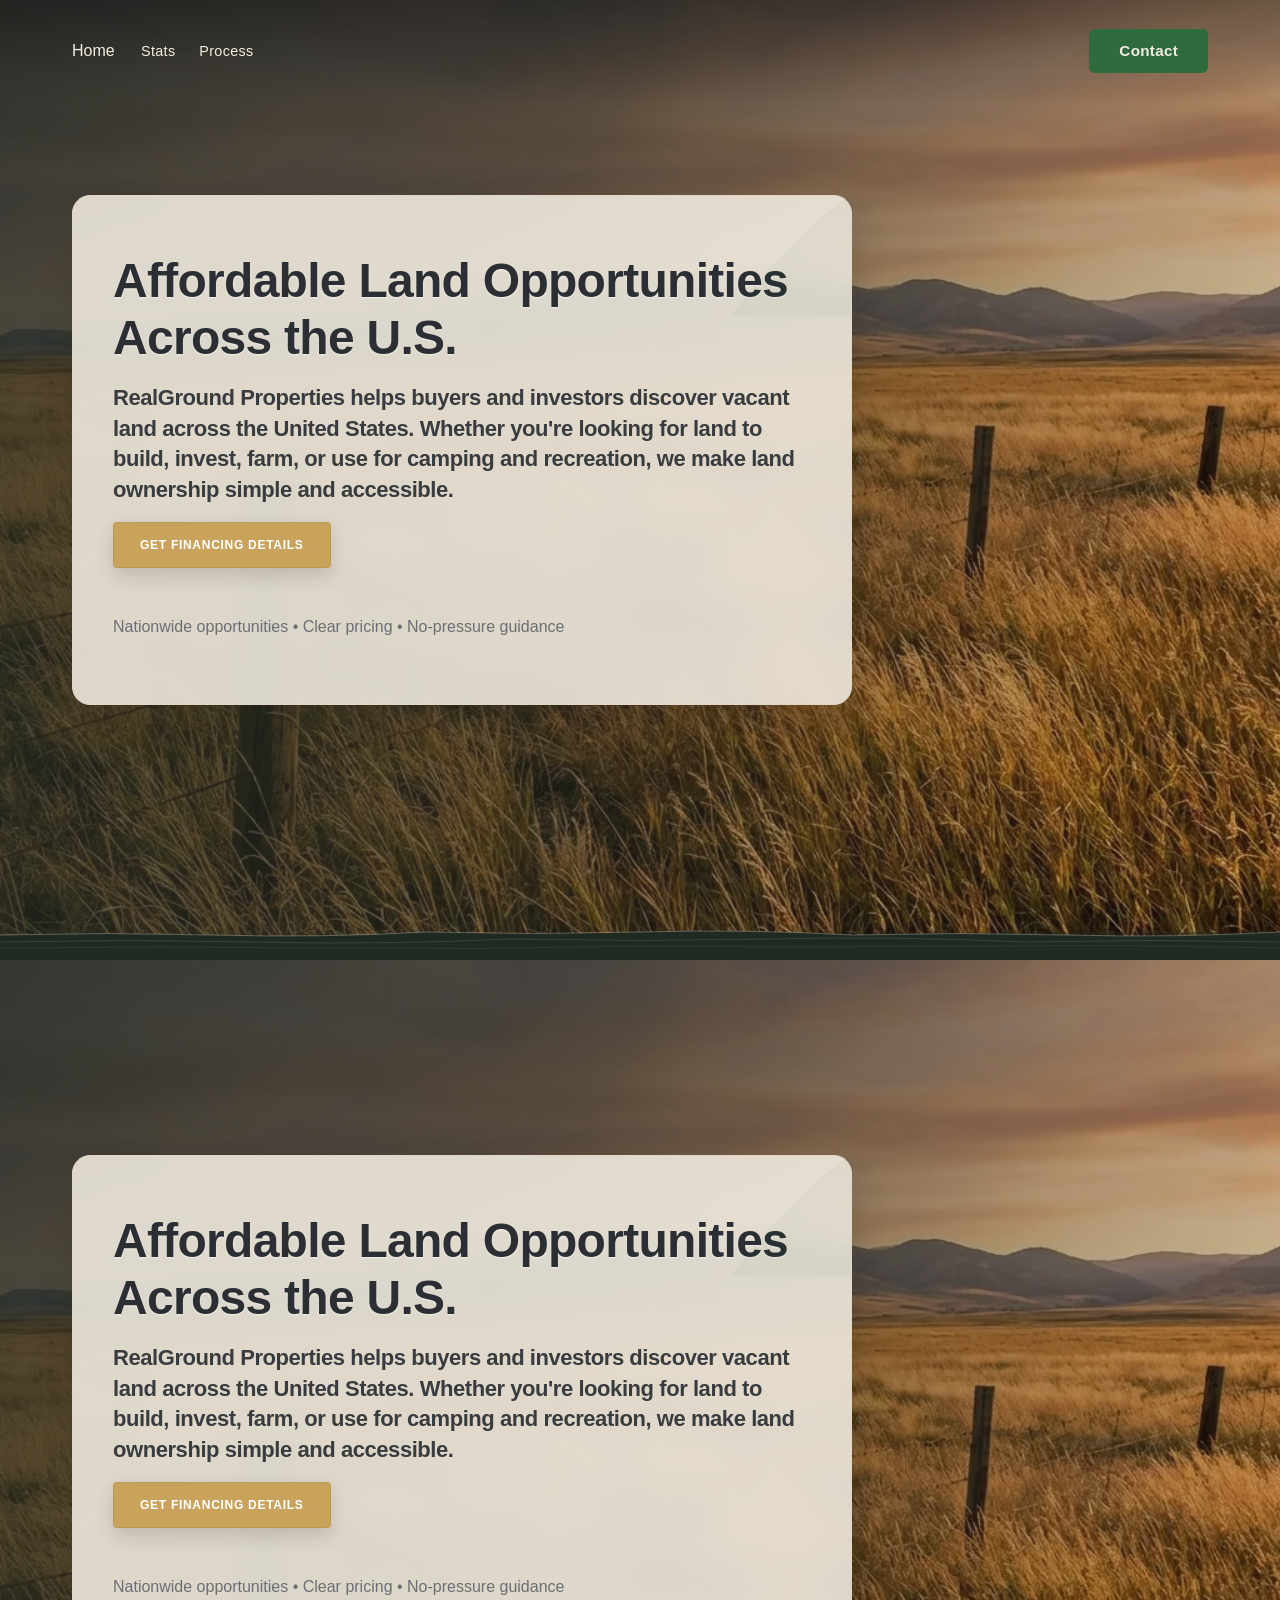
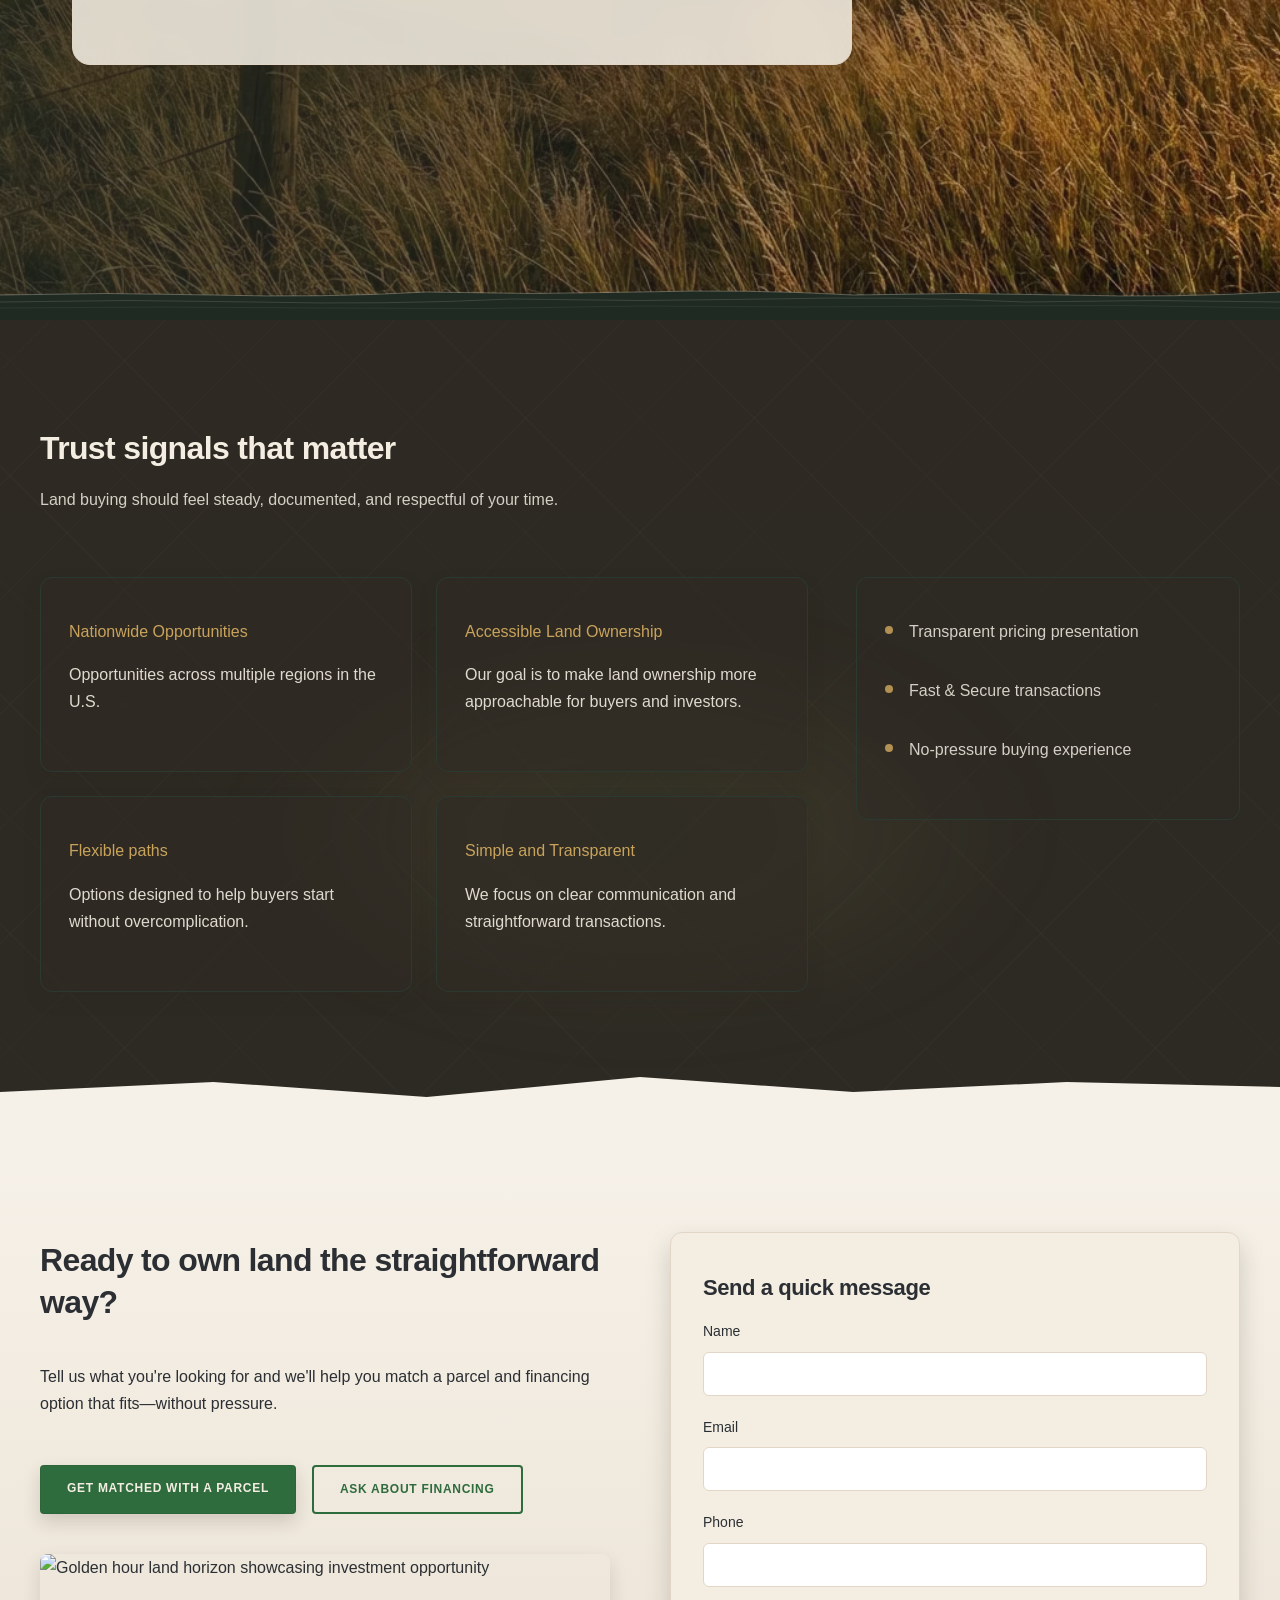
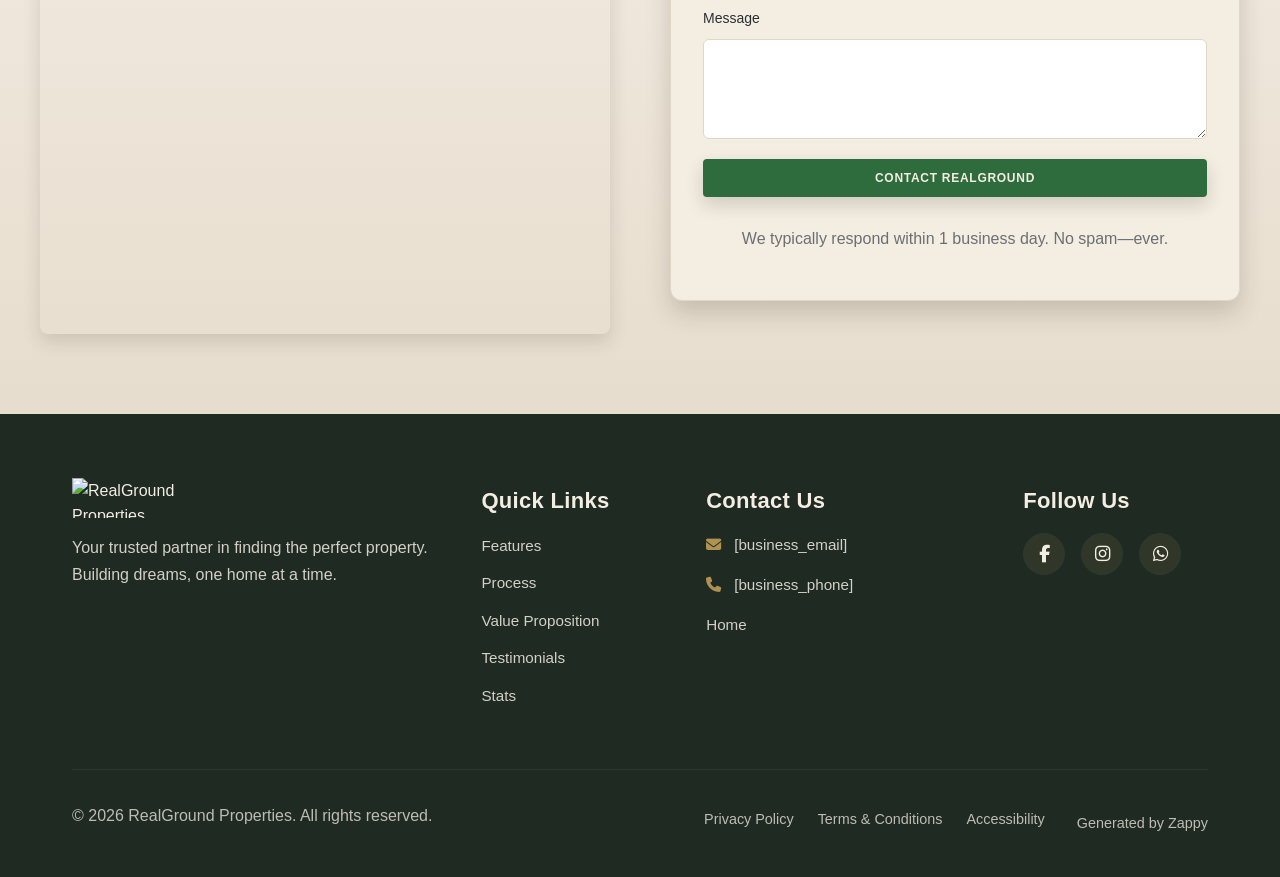
==== commit f706bd7d: "Background sync: Progressive GitHub Sync" ====
--- a/public/index.html
+++ b/public/index.html
@@ -1 +1 @@
-<!doctype html><html dir="ltr" lang="en"><head><meta charset="UTF-8"><meta content="width=device-width,initial-scale=1" name="viewport"><meta content="index, follow" name="robots"><title>Find Land for Sale Near You with Flexible Financing — RealGround Properties</title><meta content="Discover vacant land opportunities across America with transparent pricing and seller financing options. From residential lots to recreational getaways—your land search starts here." name="description"><meta content="zillow land for sale near me, seller financing real estate, vacant land for sale, recreational land, agricultural land" name="keywords"><link href="/assets/favicon.ico" rel="icon" type="image/x-icon"><link href="/assets/favicon-16x16.png" rel="icon" type="image/png" sizes="16x16"><link href="/assets/favicon-32x32.png" rel="icon" type="image/png" sizes="32x32"><link href="/assets/favicon-48x48.png" rel="icon" type="image/png" sizes="48x48"><link href="/assets/favicon-192x192.png" rel="icon" type="image/png" sizes="192x192"><link href="/assets/favicon-512x512.png" rel="icon" type="image/png" sizes="512x512"><link href="/assets/apple-touch-icon.png" rel="apple-touch-icon"><script>!function(){"use strict";var t="4b25e77c-18e2-4ebe-9d01-ecd56fb11695",e="https://api.zappy5.com/api/analytics/track",a=18e5,n=2592e6,o=!0,i=!0,r=!0;var s=function(){var e="zappy_visitor_"+t,a=null;try{if(a=localStorage.getItem(e)){var o=JSON.parse(a),i=Date.now();if(i-o.created<n)return o.lastSeen=i,localStorage.setItem(e,JSON.stringify(o)),o.id}}catch(t){console.warn("Zappy Analytics: LocalStorage not available")}var r="zv_"+Date.now()+"_"+Math.random().toString(36).substr(2,9);try{localStorage.setItem(e,JSON.stringify({id:r,created:Date.now(),lastSeen:Date.now()}))}catch(t){}return r}(),c=function(){var e="zappy_session_"+t,n=null;try{if(n=sessionStorage.getItem(e)){var o=JSON.parse(n),i=Date.now();if(i-o.timestamp<a)return o.timestamp=i,sessionStorage.setItem(e,JSON.stringify(o)),o.id}}catch(t){console.warn("Zappy Analytics: SessionStorage not available")}var r="zs_"+Date.now()+"_"+Math.random().toString(36).substr(2,9);try{sessionStorage.setItem(e,JSON.stringify({id:r,timestamp:Date.now()}))}catch(t){}return r}();function l(a,n){n=n||{};var o={website_id:t,event_type:a,page_path:window.location.pathname,referrer:document.referrer||"direct",visitor_id:s,session_id:c,metadata:n};if(navigator.sendBeacon){var i=new Blob([JSON.stringify(o)],{type:"application/json"});navigator.sendBeacon(e,i)}else fetch(e,{method:"POST",headers:{"Content-Type":"application/json"},body:JSON.stringify(o),keepalive:!0}).catch(function(t){console.warn("Zappy Analytics: Failed to track event",t)})}o&&l("pageview",{title:document.title,url:window.location.href}),i&&document.addEventListener("click",function(t){var e=t.target;if("BUTTON"===e.tagName||e.closest("button")){var a="BUTTON"===e.tagName?e:e.closest("button");l("click",{element:"button",text:a.textContent.trim().substring(0,100),id:a.id||null,class:a.className||null})}else if("A"===e.tagName||e.closest("a")){var n="A"===e.tagName?e:e.closest("a");l("navigation",{element:"link",text:n.textContent.trim().substring(0,100),href:n.href,external:n.hostname!==window.location.hostname})}},!0),r&&document.addEventListener("submit",function(t){var e=t.target;l("form_submit",{form_id:e.id||null,form_name:e.name||null,form_action:e.action||null,form_method:e.method||"GET"})},!0);var d=Date.now();window.addEventListener("beforeunload",function(){l("page_unload",{time_on_page:Math.floor((Date.now()-d)/1e3),page_path:window.location.pathname})}),window.zappyAnalytics={track:l,getVisitorId:function(){return s},getSessionId:function(){return c}}}()</script><meta content="Find Land for Sale Near You with Flexible Financing — RealGround Properties" property="og:title"><meta content="Discover vacant land opportunities across America with transparent pricing and seller financing options. From residential lots to recreational getaways—your land search starts here." property="og:description"><meta content="website" property="og:type"><meta content="en_US" property="og:locale"><meta content="summary_large_image" name="twitter:card"><meta content="Find Land for Sale Near You with Flexible Financing — RealGround Properties" name="twitter:title"><meta content="Discover vacant land opportunities across America with transparent pricing and seller financing options. From residential lots to recreational getaways—your land search starts here." name="twitter:description"><link href="https://cdnjs.cloudflare.com/ajax/libs/font-awesome/6.4.0/css/all.min.css" rel="stylesheet"><link href="/assets/favicon.ico" rel="icon" type="image/x-icon"><link href="/assets/favicon-16x16.png" rel="icon" type="image/png" sizes="16x16"><link href="/assets/favicon-32x32.png" rel="icon" type="image/png" sizes="32x32"><link href="/assets/favicon-48x48.png" rel="icon" type="image/png" sizes="48x48"><link href="/assets/favicon-192x192.png" rel="icon" type="image/png" sizes="192x192"><link href="/assets/favicon-512x512.png" rel="icon" type="image/png" sizes="512x512"><link href="/assets/apple-touch-icon.png" rel="apple-touch-icon"><link href="https://cdn.jsdelivr.net/npm/vanilla-cookieconsent@3/dist/cookieconsent.css" rel="stylesheet"><script src="https://cdn.jsdelivr.net/npm/vanilla-cookieconsent@3/dist/cookieconsent.umd.js"></script><script src="https://cdn.jsdelivr.net/gh/mickidum/acc_toolbar/acctoolbar/acctoolbar.min.js"></script><style data-zappy-section-v2-css="true">.home-hero-section{position:relative;width:100%;min-height:100vh;display:flex;align-items:center;justify-content:flex-start;overflow:visible;padding-bottom:60px;background-color:var(--bg-dark);color:var(--text-light)}.home-hero-section .hero-bg-wrapper{position:absolute;top:0;left:0;width:100%;height:100%;z-index:0;overflow:hidden}.home-hero-section .hero-bg-image{position:absolute;top:0;left:0;width:100%;height:100%;background-size:cover;background-position:center;background-repeat:no-repeat}.home-hero-section .hero-scrim{position:absolute;top:0;left:0;width:100%;height:100%;background-image:linear-gradient(110deg,rgba(31,42,35,.78) 0,rgba(31,42,35,.65) 40%,rgba(31,42,35,.35) 70%,rgba(31,42,35,.15) 100%);z-index:1;pointer-events:none}.home-hero-section .hero-content-wrapper{position:relative;z-index:10;width:100%;max-width:1200px;margin:0 auto;padding:0 32px;display:flex;align-items:center;min-height:100vh}.home-hero-section .hero-overlay-card{position:relative;max-width:580px;background:rgba(243,237,226,.88);backdrop-filter:blur(12px);-webkit-backdrop-filter:blur(12px);border-radius:18px;padding:48px 40px;box-shadow:0 18px 34px rgba(41,33,21,.2),0 0 1px rgba(47,42,35,.15);border:1px solid var(--border-light);color:var(--text-dark)}.home-hero-section .card-flourish{position:absolute;top:0;right:0;width:120px;height:120px;color:var(--primary);pointer-events:none}.home-hero-section .hero-overlay-card h1{font-family:Manrope,system-ui,-apple-system,'Segoe UI',Roboto,sans-serif;font-size:40px;font-weight:600;line-height:1.15;letter-spacing:-.015em;color:var(--text-dark);margin:0 0 20px 0;text-shadow:0 1px 2px rgba(255,255,255,.6)}.home-hero-section .hero-overlay-card h3{font-family:Inter,system-ui,-apple-system,'Segoe UI',Roboto,sans-serif;font-size:16px;font-weight:400;line-height:1.7;color:var(--text-dark);margin:0 0 32px 0;opacity:.92}.home-hero-section .hero-cta-row{display:flex;gap:14px;margin-bottom:28px;flex-wrap:wrap}.home-hero-section .btn-primary,.home-hero-section .btn-secondary{display:inline-block;padding:12px 26px;border-radius:4px;font-family:Inter,system-ui,-apple-system,'Segoe UI',Roboto,sans-serif;font-size:12px;font-weight:700;letter-spacing:.06em;text-transform:uppercase;text-decoration:none;border:1px solid rgba(0,0,0,.06);box-shadow:0 8px 18px rgba(41,33,21,.16);transition:transform 220ms ease,box-shadow 220ms ease,background-color 220ms ease;cursor:pointer}.home-hero-section .btn-primary{background:var(--primary);color:#fff}.home-hero-section .btn-primary:hover{background:#3c7b4d;transform:translateY(-2px);box-shadow:0 12px 24px rgba(41,33,21,.22)}.home-hero-section .btn-secondary{background:var(--accent);color:#fff}.home-hero-section .btn-secondary:hover{background:#d6902b;transform:translateY(-2px);box-shadow:0 12px 24px rgba(217,144,43,.22)}.home-hero-section .trust-row{font-family:Inter,system-ui,-apple-system,'Segoe UI',Roboto,sans-serif;font-size:12px;font-weight:600;line-height:1.5;color:var(--text-muted);margin:0;padding-top:16px;border-top:1px solid var(--border-light)}.home-hero-section .home-hero-divider-wrapper{position:absolute;bottom:0;left:0;width:100%;height:60px;pointer-events:none;z-index:5}.home-hero-section .home-hero-divider-wrapper svg{display:block;width:100%;height:100%}@media (max-width:768px){.home-hero-section{min-height:100vh;padding-bottom:60px}.home-hero-section .hero-content-wrapper{padding:100px 16px 0 16px;min-height:calc(100vh - 60px)}.home-hero-section .hero-overlay-card{max-width:100%;padding:32px 24px;border-radius:12px}.home-hero-section .card-flourish{width:80px;height:80px}.home-hero-section .hero-overlay-card h1{font-size:32px;margin-bottom:16px}.home-hero-section .hero-overlay-card h3{font-size:14px;margin-bottom:24px}.home-hero-section .hero-cta-row{flex-direction:column;gap:12px}.home-hero-section .btn-primary,.home-hero-section .btn-secondary{width:100%;text-align:center;padding:14px 20px}.home-hero-section .trust-row{font-size:11px;padding-top:12px}}</style><link href="/styles.css" rel="stylesheet"><style id="zappy-dropdown-submenu-styles">#navMenu li:has(.sub-menu),.nav-menu li:has(.sub-menu),.navbar li:has(.sub-menu),nav li:has(.sub-menu){position:relative}#navMenu .sub-menu,.nav-menu .sub-menu,.navbar .sub-menu,nav .sub-menu{display:block!important;position:absolute!important;top:100%;left:0;min-width:220px;background:#fff;border-radius:8px;box-shadow:0 8px 25px rgba(0,0,0,.15);padding:8px 0;opacity:0;visibility:hidden;transform:translateY(10px);transition:all .3s ease;z-index:1000;list-style:none;pointer-events:none}#navMenu li:hover>.sub-menu,.nav-menu li:hover>.sub-menu,.navbar li:hover>.sub-menu,nav li:hover>.sub-menu{opacity:1!important;visibility:visible!important;transform:translateY(0)!important;pointer-events:auto!important}.sub-menu li{list-style:none;margin:0;padding:0}.sub-menu a{display:block!important;padding:10px 16px!important;color:var(--text-dark,#333)!important;font-weight:500;text-decoration:none;white-space:nowrap;transition:background-color .2s}.sub-menu a:hover{background-color:#f5f5f5}[dir=rtl] .nav-menu .sub-menu,[dir=rtl] .navbar .sub-menu,[dir=rtl] nav .sub-menu,html[lang=ar] .nav-menu .sub-menu,html[lang=ar] .navbar .sub-menu,html[lang=ar] nav .sub-menu,html[lang=he] .nav-menu .sub-menu,html[lang=he] .navbar .sub-menu,html[lang=he] nav .sub-menu{left:auto!important;right:0!important}.sub-menu:empty,.sub-menu:not(:has(li)),.sub-menu:not(:has(li:not(.zappy-hidden-menu-item))){display:none!important;opacity:0!important;visibility:hidden!important;pointer-events:none!important}li:has(.menu-group-title):hover>.sub-menu{opacity:1!important;visibility:visible!important;transform:translateY(0)!important;pointer-events:auto!important}#navMenu>li>.menu-group-title,.nav-menu>li>.menu-group-title{display:inline-block;padding:.5rem 1rem;cursor:default;user-select:none}@media (max-width:768px){#navMenu .sub-menu,.nav-menu .sub-menu,.navbar .sub-menu,nav .sub-menu{position:static!important;transform:none!important;box-shadow:none!important;background:0 0!important;max-height:0;overflow:hidden;opacity:0;visibility:hidden;transition:max-height .3s ease,opacity .3s ease;padding:0!important;border-radius:0!important}.sub-menu.mobile-expanded{max-height:500px!important;opacity:1!important;visibility:visible!important;padding:8px 0 8px 16px!important}[dir=rtl] .sub-menu.mobile-expanded,html[lang=he] .sub-menu.mobile-expanded{padding:8px 16px 8px 0!important}#navMenu li:hover>.sub-menu,.nav-menu li:hover>.sub-menu,.navbar li:hover>.sub-menu,nav li:hover>.sub-menu{opacity:0;visibility:hidden;pointer-events:none}#navMenu li>.sub-menu.mobile-expanded,.nav-menu li>.sub-menu.mobile-expanded,.navbar li>.sub-menu.mobile-expanded,nav li>.sub-menu.mobile-expanded{opacity:1!important;visibility:visible!important;pointer-events:auto!important}#navMenu li:has(.sub-menu),.nav-menu li:has(.sub-menu),.navbar li:has(.sub-menu),nav li:has(.sub-menu){display:flex!important;flex-wrap:wrap!important;align-items:center!important;position:relative!important;min-height:44px!important}#navMenu li:has(.sub-menu)>a,.nav-menu li:has(.sub-menu)>a,.navbar li:has(.sub-menu)>a,nav li:has(.sub-menu)>a{flex:1!important;min-width:0!important}#navMenu li:has(.sub-menu)>.menu-group-title,.nav-menu li:has(.sub-menu)>.menu-group-title,.navbar li:has(.sub-menu)>.menu-group-title,nav li:has(.sub-menu)>.menu-group-title{flex:1!important;min-width:0!important;padding:0!important;line-height:inherit!important}#navMenu li:has(.sub-menu)>.sub-menu,.nav-menu li:has(.sub-menu)>.sub-menu,.navbar li:has(.sub-menu)>.sub-menu,nav li:has(.sub-menu)>.sub-menu{flex-basis:100%!important;width:100%!important}#navMenu li:has(.sub-menu)>a [class*=arrow],#navMenu li:has(.sub-menu)>a [class*=chevron],.nav-menu li:has(.sub-menu)>a .fa-angle-down,.nav-menu li:has(.sub-menu)>a .fa-chevron-down,.nav-menu li:has(.sub-menu)>a [class*=arrow],.nav-menu li:has(.sub-menu)>a [class*=chevron],nav li:has(.sub-menu)>a [class*=arrow],nav li:has(.sub-menu)>a [class*=chevron]{display:none!important;visibility:hidden!important}.mobile-submenu-toggle{display:flex!important;align-items:center!important;justify-content:center!important;width:44px!important;height:auto!important;background:0 0!important;border:none!important;cursor:pointer!important;color:var(--text-light)!important;position:static!important;flex-shrink:0!important;align-self:stretch!important;z-index:2!important;padding:0!important;margin:0!important}.mobile-submenu-toggle::after{content:''!important;width:0!important;height:0!important;border-left:6px solid transparent!important;border-right:6px solid transparent!important;border-top:7px solid currentColor!important;transition:transform .3s ease!important}.mobile-submenu-toggle.expanded::after{transform:rotate(180deg)!important}.sub-menu a{padding:10px 0!important;display:block!important;color:var(--text-light)!important}.navbar .sub-menu li a,.zappy-products-dropdown .sub-menu a,nav.navbar .sub-menu li a{color:var(--text-light)!important}}@media (min-width:769px){.mobile-submenu-toggle{display:none!important}}</style><style id="mobile-lang-menu-deployed-css">@media (max-width:768px){.lang-switcher,.nav-container .lang-switcher,.nav-cta-container .lang-switcher,.nav-ecommerce-icons .lang-switcher,.nav-icons-left .lang-switcher,.navbar .lang-switcher,.navbar .nav-cta-container .lang-switcher{display:none!important}.mobile-lang-menu{width:100%;border-top:1px solid rgba(128,128,128,.2);padding:8px 0 0 0;margin-top:8px}.mobile-lang-toggle{display:flex!important;align-items:center;justify-content:space-between;width:100%;padding:12px 16px;background:0 0;border:none;cursor:pointer;font-size:15px;color:inherit;font-family:inherit}.mobile-lang-toggle::after{content:'';display:inline-block;width:8px;height:8px;border-right:2px solid currentColor;border-bottom:2px solid currentColor;transform:rotate(45deg);transition:transform .3s ease;margin-left:8px}.mobile-lang-toggle.expanded::after{transform:rotate(-135deg)}.mobile-lang-options{max-height:0;overflow:hidden;transition:max-height .3s ease}.mobile-lang-options.expanded{max-height:300px}.mobile-lang-option{display:flex!important;align-items:center;gap:10px;padding:10px 24px;text-decoration:none;color:inherit;font-size:14px;font-family:inherit}.mobile-lang-option:hover{background:rgba(128,128,128,.1)}.mobile-lang-option.active{font-weight:600;opacity:.7;pointer-events:none}.mobile-lang-option img{width:20px;height:20px;border-radius:50%}}@media (min-width:769px){.mobile-lang-menu{display:none!important}}</style><style id="zappy-widget-visibility">#mic-access-tool-box,#mic-access-tool-general-button,#mic-init-access-tool #mic-access-tool-box,#mic-init-access-tool #mic-access-tool-general-button,#mic-init-access-tool .mic-access-tool-general-button,._access-icon,._access-menu,.mic-access-tool-box,.mic-access-tool-general-button,div[id*=mic-access-tool-box]{display:none!important;visibility:hidden!important;opacity:0!important;pointer-events:none!important}</style></head><body><nav class="navbar"><button class="mobile-toggle" aria-label="Menu" id="mobileToggle"><svg viewbox="0 0 24 24" fill="none" height="24" width="24" class="hamburger-icon"><path d="M3 12h18M3 6h18M3 18h18" stroke="currentColor" stroke-width="2" stroke-linecap="round"></path></svg><svg viewbox="0 0 24 24" fill="none" height="24" width="24" class="close-icon" style="display:none"><path d="M18 6L6 18M6 6l12 12" stroke="currentColor" stroke-width="2" stroke-linecap="round"></path></svg></button><button class="phone-header-btn" aria-label="Call" data-phone="[business_phone]"><svg viewbox="0 0 24 24" fill="currentColor" height="20" width="20"><path d="M22 16.92v3a2 2 0 0 1-2.18 2 19.79 19.79 0 0 1-8.63-3.07 19.5 19.5 0 0 1-6-6 19.79 19.79 0 0 1-3.07-8.67A2 2 0 0 1 4.11 2h3a2 2 0 0 1 2 1.72 12.84 12.84 0 0 0 .7 2.81 2 2 0 0 1-.45 2.11L8.09 9.91a16 16 0 0 0 6 6l1.27-1.27a2 2 0 0 1 2.11-.45 12.84 12.84 0 0 0 2.81.7A2 2 0 0 1 22 16.92z"></path></svg></button><div class="nav-container"><div class="nav-brand"><a href="/" class="logo-link">Home</a></div><ul class="nav-menu" id="navMenu"><li><a href="#stats">Stats</a></li><li><a href="#process">Process</a></li></ul><div class="nav-cta-container"><a href="#cta" class="nav-cta-btn">Contact</a></div></div></nav><script>window.addEventListener("load",function(){const e=document.querySelector(".navbar, nav, header");if(!e)return void console.log("[Navbar] Navbar element not found");let t=document.getElementById("mobileToggle")||document.querySelector(".mobile-toggle")||document.querySelector(".hamburger")||document.querySelector(".hamburger-menu")||document.querySelector(".menu-toggle")||document.querySelector(".burger-menu")||document.querySelector('[aria-label="Menu"]')||document.querySelector('[aria-label="תפריט"]');const o=document.querySelector(".phone-header-btn"),n=window.getComputedStyle(e);let r=n.backgroundColor;if(console.log("[Navbar] Initial navbar background:",r),"transparent"===r||"rgba(0, 0, 0, 0)"===r||r.startsWith("rgba")&&r.includes(", 0)")){const e=n.backgroundImage;if(e&&"none"!==e)console.log("[Navbar] Navbar has background image/gradient, using dark text"),r="rgb(240, 240, 240)";else{const e=window.getComputedStyle(document.body).backgroundColor;console.log("[Navbar] Navbar transparent, using body background:",e),r=e}}const i=r.match(/\d+/g);if(i&&i.length>=3){const e=(.299*parseInt(i[0])+.587*parseInt(i[1])+.114*parseInt(i[2]))/255;console.log("[Navbar] Mobile button colors preserved from Claude CSS (luminance:",e.toFixed(2)+")");const n=document.createElement("style");n.id="zappy-mobile-nav-fix";document.documentElement.lang;document.documentElement.dir,n.textContent='\n        /* Hide mobile buttons on desktop, show only on mobile */\n        @media (min-width: 769px) {\n          .mobile-toggle,\n          .phone-header-btn {\n            display: none !important;\n          }\n        }\n        \n        /* Show and position mobile buttons correctly on mobile */\n        @media (max-width: 768px) {\n          .mobile-toggle,\n          .phone-header-btn {\n            position: absolute !important;\n            top: 50% !important;\n            transform: translateY(-50%) !important;\n            z-index: 1001 !important;\n            display: flex !important;\n            align-items: center !important;\n            justify-content: center !important;\n            width: 36px !important;\n            height: 36px !important;\n            border-radius: 50% !important;\n            border: none !important;\n            cursor: pointer !important;\n            padding: 6px !important;\n            background: none !important;\n            color: var(--nav-text, var(--text-light)) !important;\n          }\n          \n          /* LTR positioning (default): hamburger LEFT, phone RIGHT */\n          html:not([dir="rtl"]):not([lang="he"]):not([lang="ar"]) .mobile-toggle,\n          html[dir="ltr"] .mobile-toggle {\n            left: 12px !important;\n            right: auto !important;\n          }\n          html:not([dir="rtl"]):not([lang="he"]):not([lang="ar"]) .phone-header-btn,\n          html[dir="ltr"] .phone-header-btn {\n            right: 12px !important;\n            left: auto !important;\n          }\n          \n          /* RTL positioning: hamburger RIGHT, phone LEFT */\n          html[dir="rtl"] .mobile-toggle,\n          html[lang="he"] .mobile-toggle,\n          html[lang="ar"] .mobile-toggle {\n            right: 12px !important;\n            left: auto !important;\n          }\n          html[dir="rtl"] .phone-header-btn,\n          html[lang="he"] .phone-header-btn,\n          html[lang="ar"] .phone-header-btn {\n            left: 12px !important;\n            right: auto !important;\n          }\n          \n          /* CRITICAL: Ensure nav-container has min-height on mobile */\n          /* All children are positioned absolutely/fixed on mobile, so height:auto collapses to 0 */\n          .nav-container {\n            min-height: 70px !important;\n            position: relative !important;\n          }\n          \n          /* Ensure SVG icons are properly sized and inherit color */\n          .mobile-toggle svg,\n          .phone-header-btn svg {\n            width: 24px !important;\n            height: 24px !important;\n            /* Don\'t force display - let JavaScript control hamburger/close toggle */\n          }\n          \n          /* Reset nav-cta-container on mobile - remove desktop box-shadow/padding */\n          /* that creates a visible ghost box when CTA button is hidden */\n          .nav-cta-container {\n            box-shadow: none !important;\n            padding: 0 !important;\n          }\n          \n          /* Hide nav-cta-container entirely on mobile when there\'s no lang-switcher */\n          /* (only the CTA button is inside, and it\'s hidden on mobile) */\n          .nav-cta-container:not(:has(.lang-switcher)) {\n            display: none !important;\n          }\n          \n          /* CRITICAL: Prevent hero image fade gradient from bleeding over headline text */\n          /* The .image-fade-gradient has bottom: -30px (extends below parent) */\n          /* On mobile stacked layout, this overlaps the h1 text below the image */\n          .hero-image-column {\n            overflow: hidden !important;\n          }\n          .image-fade-gradient {\n            bottom: 0 !important;\n          }\n          \n          /* Hide desktop language switcher on mobile - hamburger menu handles it */\n          /* High specificity to override stored CSS */\n          .lang-switcher,\n          .nav-cta-container .lang-switcher,\n          .nav-container .lang-switcher,\n          .navbar .lang-switcher,\n          .navbar .nav-cta-container .lang-switcher {\n            display: none !important;\n          }\n        }\n      ';const r=document.getElementById("zappy-mobile-nav-fix");r&&r.remove(),document.head.appendChild(n),console.log("[Navbar] Critical CSS injected for mobile nav positioning");const l=window.innerWidth<=768;if(t){const e=t.querySelector(".hamburger-icon"),o=t.querySelector(".close-icon");e&&(e.style.setProperty("width","24px","important"),e.style.setProperty("height","24px","important"),e.style.setProperty("display","block","important")),o&&(o.style.setProperty("width","24px","important"),o.style.setProperty("height","24px","important"),o.style.setProperty("display","none","important")),l?(t.style.setProperty("position","absolute","important"),t.style.setProperty("top","50%","important"),t.style.setProperty("transform","translateY(-50%)","important"),t.style.setProperty("z-index","1001","important"),t.style.removeProperty("left"),t.style.removeProperty("right"),console.log("[Navbar] Mobile toggle positioning applied (mobile viewport)")):(t.style.removeProperty("position"),t.style.removeProperty("top"),t.style.removeProperty("transform"),t.style.removeProperty("z-index"),t.style.removeProperty("left"),t.style.removeProperty("right"),console.log("[Navbar] Desktop viewport - cleared mobile toggle inline positioning"))}if(o){const e=o.querySelector("svg");e&&(e.style.width="24px",e.style.height="24px",e.setAttribute("width","24"),e.setAttribute("height","24")),l?(o.style.setProperty("position","absolute","important"),o.style.setProperty("top","50%","important"),o.style.setProperty("transform","translateY(-50%)","important"),o.style.setProperty("z-index","1001","important"),o.style.removeProperty("left"),o.style.removeProperty("right"),console.log("[Navbar] Phone button positioning applied (mobile viewport)")):(o.style.removeProperty("position"),o.style.removeProperty("top"),o.style.removeProperty("transform"),o.style.removeProperty("z-index"),o.style.removeProperty("left"),o.style.removeProperty("right"),console.log("[Navbar] Desktop viewport - cleared phone button inline positioning"))}}else console.log("[Navbar] Could not parse background color:",r);t=document.getElementById("mobileToggle")||document.querySelector(".mobile-toggle")||document.querySelector(".hamburger")||document.querySelector(".hamburger-menu")||document.querySelector(".menu-toggle")||document.querySelector(".burger-menu")||document.querySelector('[aria-label="Menu"]')||document.querySelector('[aria-label="תפריט"]');const l=document.getElementById("navMenu")||document.querySelector(".nav-menu")||document.querySelector(".nav-links")||document.querySelector("nav ul:not(.submenu)");if(!t||!l)return void console.log("[Navbar] Mobile toggle or menu not found:",{toggle:!!t,menu:!!l});l.id||(l.id="navMenu"),console.log("[Navbar] Initializing mobile menu...");const a=t.cloneNode(!0);t.parentNode.replaceChild(a,t),a.addEventListener("click",function(e){e.preventDefault(),e.stopPropagation();const t=this.querySelector(".hamburger-icon"),o=this.querySelector(".close-icon");l.classList.contains("active")?(l.classList.remove("active"),t&&t.style.setProperty("display","block","important"),o&&o.style.setProperty("display","none","important"),document.body.style.overflow="",console.log("[Navbar] Menu closed")):(l.classList.add("active"),t&&t.style.setProperty("display","none","important"),o&&o.style.setProperty("display","block","important"),document.body.style.overflow="hidden",console.log("[Navbar] Menu opened"))}),l.querySelectorAll("a").forEach(function(e){e.addEventListener("click",function(){if("#"===this.getAttribute("href"))return;const e=a.querySelector(".hamburger-icon"),t=a.querySelector(".close-icon");l.classList.remove("active"),e&&e.style.setProperty("display","block","important"),t&&t.style.setProperty("display","none","important"),document.body.style.overflow="",console.log("[Navbar] Menu closed (link clicked)")})});var s=l.querySelectorAll(".dropdown-toggle");s.forEach(function(e){e.addEventListener("click",function(e){e.preventDefault(),e.stopPropagation();var t=this.closest(".nav-dropdown");t&&(t.parentNode.querySelectorAll(".nav-dropdown.open").forEach(function(e){e!==t&&e.classList.remove("open")}),t.classList.toggle("open"),console.log("[Navbar] Dropdown toggled:",t.classList.contains("open")?"open":"closed"))})}),document.addEventListener("click",function(e){e.target.closest(".nav-dropdown")||document.querySelectorAll(".nav-dropdown.open").forEach(function(e){e.classList.remove("open")})}),console.log("[Navbar] Dropdown handlers initialized for "+s.length+" dropdowns"),o&&o.addEventListener("click",function(){const e=document.querySelectorAll('a[href^="tel:"]'),t=e.length>0?e[0].getAttribute("href").replace("tel:",""):"[business_phone]";window.location.href="tel:"+t,console.log("[Navbar] Phone button clicked")}),console.log("[Navbar] Mobile menu initialized successfully");const p=function(){const e=document.querySelector(".whatsapp-float");e&&(window.innerWidth>=769?(e.style.setProperty("display","none","important"),e.style.setProperty("visibility","hidden","important"),e.style.setProperty("opacity","0","important"),e.style.setProperty("pointer-events","none","important"),console.log("[WhatsApp] Button hidden on desktop")):(e.style.removeProperty("display"),e.style.removeProperty("visibility"),e.style.removeProperty("opacity"),e.style.removeProperty("pointer-events"),console.log("[WhatsApp] Button visible on mobile")))};let c;p(),window.addEventListener("resize",function(){clearTimeout(c),c=setTimeout(p,100)})})</script><main><section class="home-hero-section" data-layout-spec="Home-hero" id="zappy-section-0" data-hero-type="fullscreen-scrim" data-zappy-section="true" style="opacity:1"><div class="hero-bg-wrapper"><div class="hero-bg-image" style="background-image:url('assets/site-home-hero-bg-1773707806402-y152o9.webp?v=1773707807957');background-size:cover;background-position:center" aria-label="Open land at golden hour" role="img"></div></div><div class="hero-scrim" aria-hidden="true"></div><div class="hero-content-wrapper"><div class="hero-overlay-card" style="max-width:780px"><grammarly-extension class="dnXmp" data-grammarly-shadow-root="true" style="position:absolute;top:-1px;left:-1px;pointer-events:none;--rem:16"></grammarly-extension><grammarly-extension class="dnXmp" data-grammarly-shadow-root="true" style="position:absolute;top:-1px;left:-1px;pointer-events:none;--rem:16"></grammarly-extension><svg viewbox="0 0 120 120" aria-hidden="true" data-no-icon-edit="true" xmlns="http://www.w3.org/2000/svg" class="card-flourish" fill="none" height="120" width="120"><path d="M120,0 Q95,15 80,30 T50,60 Q35,75 20,95 T0,120 L120,120 Z" fill="currentColor" opacity="0.04"></path></svg><h1 spellcheck="false">Affordable Land Opportunities Across the U.S.</h1><h3 data-zappy-text-width="readable" spellcheck="false" style="outline:none;max-width:65ch;margin-left:auto;margin-right:auto">RealGround Properties helps buyers and investors discover vacant land across the United States. Whether you're looking for land to build, invest, farm, or use for camping and recreation, we make land ownership simple and accessible.</h3><div class="hero-cta-row" spellcheck="false"><a href="#contact" class="btn-secondary" data-element-id="btn-1773708044900-s0xutehvo" data-element-type="button" data-native-element="true">Get financing details</a></div><p class="trust-row" spellcheck="false">Nationwide opportunities • Clear pricing • No-pressure guidance</p><grammarly-extension-vbars class="dnXmp" data-grammarly-shadow-root="true" style="display:contents;--rem:16"></grammarly-extension-vbars></div></div><div class="home-hero-divider-wrapper"><svg viewbox="0 0 1200 60" aria-hidden="true" data-no-icon-edit="true" xmlns="http://www.w3.org/2000/svg" preserveaspectratio="none"><path d="M0,60 L0,35 Q100,32 200,35 T400,32 Q500,35 600,32 T800,35 Q900,32 1000,35 T1200,32 L1200,60 Z" fill="var(--bg-dark)"></path><path d="M0,35 Q100,32 200,35 T400,32 Q500,35 600,32 T800,35 Q900,32 1000,35 T1200,32" fill="var(--bg-dark)" opacity="0.4" stroke="var(--border-light)" stroke-width="0.8"></path><path d="M0,42 Q120,39 240,42 T480,39 Q600,42 720,39 T960,42 Q1080,39 1200,42" fill="var(--bg-dark)" opacity="0.25" stroke="var(--border-light)" stroke-width="0.6"></path><path d="M0,48 Q150,46 300,48 T600,46 Q750,48 900,46 T1200,48" fill="var(--bg-dark)" opacity="0.15" stroke="var(--border-light)" stroke-width="0.5"></path></svg></div></section><section class="home-hero-section" data-layout-spec="Home-hero" id="zappy-section-0-dup-1773748728965" data-hero-type="fullscreen-scrim" data-zappy-section="true" style="opacity:1"><div class="hero-bg-wrapper"><div class="hero-bg-image" style="background-image:url('assets/site-home-hero-bg-1773707806402-y152o9.webp?v=1773707807957');background-size:cover;background-position:center" aria-label="Open land at golden hour" role="img"></div></div><div class="hero-scrim" aria-hidden="true"></div><div class="hero-content-wrapper"><div class="hero-overlay-card" style="max-width:780px"><grammarly-extension class="dnXmp" data-grammarly-shadow-root="true" style="position:absolute;top:-1px;left:-1px;pointer-events:none;--rem:16"></grammarly-extension><grammarly-extension class="dnXmp" data-grammarly-shadow-root="true" style="position:absolute;top:-1px;left:-1px;pointer-events:none;--rem:16"></grammarly-extension><svg viewbox="0 0 120 120" aria-hidden="true" data-no-icon-edit="true" xmlns="http://www.w3.org/2000/svg" class="card-flourish" fill="none" height="120" width="120"><path d="M120,0 Q95,15 80,30 T50,60 Q35,75 20,95 T0,120 L120,120 Z" fill="currentColor" opacity="0.04"></path></svg><h1 spellcheck="false">Affordable Land Opportunities Across the U.S.</h1><h3 data-zappy-text-width="readable" spellcheck="false" style="outline:none;max-width:65ch;margin-left:auto;margin-right:auto">RealGround Properties helps buyers and investors discover vacant land across the United States. Whether you're looking for land to build, invest, farm, or use for camping and recreation, we make land ownership simple and accessible.</h3><div class="hero-cta-row" spellcheck="false"><a href="#contact" class="btn-secondary" data-element-id="btn-1773708044900-s0xutehvo" data-element-type="button" data-native-element="true">Get financing details</a></div><p class="trust-row" spellcheck="false">Nationwide opportunities • Clear pricing • No-pressure guidance</p><grammarly-extension-vbars class="dnXmp" data-grammarly-shadow-root="true" style="display:contents;--rem:16"></grammarly-extension-vbars></div></div><div class="home-hero-divider-wrapper"><svg viewbox="0 0 1200 60" aria-hidden="true" data-no-icon-edit="true" xmlns="http://www.w3.org/2000/svg" preserveaspectratio="none"><path d="M0,60 L0,35 Q100,32 200,35 T400,32 Q500,35 600,32 T800,35 Q900,32 1000,35 T1200,32 L1200,60 Z" fill="#1F2A23"></path><path d="M0,35 Q100,32 200,35 T400,32 Q500,35 600,32 T800,35 Q900,32 1000,35 T1200,32" fill="#1F2A23" opacity="0.4" stroke="var(--border-light)" stroke-width="0.8"></path><path d="M0,42 Q120,39 240,42 T480,39 Q600,42 720,39 T960,42 Q1080,39 1200,42" fill="#1F2A23" opacity="0.25" stroke="var(--border-light)" stroke-width="0.6"></path><path d="M0,48 Q150,46 300,48 T600,46 Q750,48 900,46 T1200,48" fill="#1F2A23" opacity="0.15" stroke="var(--border-light)" stroke-width="0.5"></path></svg></div></section><section class="home-stats-section" data-layout-spec="Home-stats" id="stats"><div class="home-stats-container"><div class="home-stats-header"><h2>Trust signals that matter</h2><p>Land buying should feel steady, documented, and respectful of your time.</p></div><div class="home-stats-content"><div class="home-stats-grid zappy-preserve-css-grid" style="display:grid;grid-template-columns:372px 372px" data-original-gap="24px" data-original-item-width="372" data-zappy-auto-grid="true" id="zappy-auto-grid-1773748692509-djsgvb"><div class="home-stats-card"><p class="zappy-editable stat-number">Nationwide Opportunities</p><p class="zappy-editable stat-description">Opportunities across multiple regions in the U.S.</p></div><div class="home-stats-card"><p class="zappy-editable stat-number">Accessible Land Ownership</p><p class="zappy-editable stat-description" spellcheck="false">Our goal is to make land ownership more approachable for buyers and investors.</p></div><div class="home-stats-card"><p class="zappy-editable stat-number">Flexible paths</p><p class="zappy-editable stat-description">Options designed to help buyers start without overcomplication.</p></div><div class="home-stats-card"><grammarly-extension class="dnXmp" data-grammarly-shadow-root="true" style="position:absolute;top:-1px;left:-1px;pointer-events:none;--rem:16"></grammarly-extension><grammarly-extension class="dnXmp" data-grammarly-shadow-root="true" style="position:absolute;top:-1px;left:-1px;pointer-events:none;--rem:16"></grammarly-extension><p class="zappy-editable stat-number">Simple and Transparent</p><p class="zappy-editable stat-description" spellcheck="false">We focus on clear communication and straightforward transactions.</p><grammarly-extension-vbars class="dnXmp" data-grammarly-shadow-root="true" style="display:contents;--rem:16"></grammarly-extension-vbars></div></div><div class="home-stats-trust"><p>Transparent pricing presentation</p><p>Clear access and location notes</p><p>No-pressure buying experience</p></div></div></div><div class="home-stats-contour-lines" aria-hidden="true"></div><div class="home-stats-spotlight" aria-hidden="true"></div><div class="home-stats-divider-wrapper"><svg viewbox="0 0 1200 100" aria-hidden="true" data-no-icon-edit="true" xmlns="http://www.w3.org/2000/svg" preserveaspectratio="none"><path d="M0,100 L0,40 L200,30 L400,45 L600,25 L800,40 L1000,30 L1200,35 L1200,100 Z" fill="#F6F1E8"></path></svg></div></section><section class="home-cta-section" data-layout-spec="Home-cta" id="cta"><div class="home-cta-container"><div class="home-cta-grid"><div class="home-cta-content-column"><h2 class="home-cta-heading">Ready to own land the straightforward way?</h2><p class="home-cta-description">Tell us what you're looking for and we'll help you match a parcel and financing option that fits—without pressure.</p><div class="home-cta-buttons"><a href="#contact" class="btn-primary home-cta-btn">Get matched with a parcel</a><a href="#financing" class="btn-secondary home-cta-btn">Ask about financing</a></div><div class="home-cta-image-card"><img alt="Golden hour land horizon showcasing investment opportunity" src="/assets/site-home-cta-image-1.webp" data-context="Golden hour landscape photograph of vacant land with warm sunlight illuminating rolling hills and open horizon, conveying opportunity and natural beauty for real estate investment" data-placeholder="home-cta-image-1" height="400" width="600"></div></div><div class="home-cta-form-column"><div class="home-cta-form-card"><h3 class="home-cta-form-heading">Send a quick message</h3><form class="contact-form home-cta-form"><div class="home-cta-form-group"><label class="home-cta-label" for="cta-name">Name</label><input class="home-cta-input" id="cta-name" name="name" type="text" required=""></div><div class="home-cta-form-group"><label class="home-cta-label" for="cta-email">Email</label><input class="home-cta-input" id="cta-email" name="email" type="email" required=""></div><div class="home-cta-form-group"><label class="home-cta-label" for="cta-phone">Phone</label><input class="home-cta-input" id="cta-phone" name="phone" type="tel"></div><div class="home-cta-form-group"><label class="home-cta-label" for="cta-message">Message</label><textarea class="home-cta-textarea" id="cta-message" name="message" required="" rows="4"></textarea></div><button class="btn-primary home-cta-submit" type="submit">Contact RealGround</button><p class="home-cta-reassurance">We typically respond within 1 business day. No spam—ever.</p></form></div></div></div></div></section></main><footer class="site-footer"><div class="footer-container"><div class="footer-top"><div class="footer-column footer-company"><img alt="RealGround Properties" src="/assets/realground-properties-real-estate-logo-1773710222031-8zm47h.webp?v=1773710222346-0qz8so" class="logo"><p class="footer-tagline">Your trusted partner in finding the perfect property. Building dreams, one home at a time.</p></div><div class="footer-column footer-links"><h3 class="footer-heading">Quick Links</h3><ul class="footer-nav"><li><a href="#features">Features</a></li><li><a href="#process">Process</a></li><li><a href="#value-proposition">Value Proposition</a></li><li><a href="#testimonials">Testimonials</a></li><li><a href="#stats">Stats</a></li></ul></div><div class="footer-column footer-contact"><h3 class="footer-heading">Contact Us</h3><ul class="contact-list"><li><i class="fas fa-envelope"></i><a href="mailto:[business_email]">[business_email]</a></li><li><i class="fas fa-phone"></i><a href="tel:[business_phone]">[business_phone]</a></li><li><a href="/">Home</a></li></ul></div><div class="footer-column footer-social"><h3 class="footer-heading">Follow Us</h3><div class="social-links"><a href="[facebook_handle]" aria-label="Facebook"><i class="fab fa-facebook-f"></i></a><a href="[instagram_handle]" aria-label="Instagram"><i class="fab fa-instagram"></i></a><a href="[whatsapp_handle]" aria-label="WhatsApp"><i class="fab fa-whatsapp"></i></a></div></div></div><div class="footer-bottom"><div class="footer-bottom-left"><p class="copyright">© 2026 RealGround Properties. All rights reserved.</p></div><div class="footer-bottom-right"><ul class="legal-links"><li><a href="/privacy">Privacy Policy</a></li><li><a href="/terms">Terms &amp; Conditions</a></li><li><a href="/accessibility">Accessibility</a></li></ul><a href="https://zappy5.com" class="zappy-attribution" target="_blank">Generated by Zappy</a></div></div></div></footer><a href="https://wa.me/[whatsapp_handle]" class="whatsapp-float" aria-label="WhatsApp"><i class="fab fa-whatsapp"></i></a><div data-integration="accessibility:toolbar"></div><script src="/script.js"></script><script id="zappy-mobile-submenu-script">!function(){function e(){if(window.innerWidth>768)return document.querySelectorAll(".mobile-submenu-toggle").forEach(function(e){e.remove()}),void document.querySelectorAll(".sub-menu.mobile-expanded").forEach(function(e){e.classList.remove("mobile-expanded")});document.querySelectorAll(".nav-menu li:has(.sub-menu), nav li:has(.sub-menu), .navbar li:has(.sub-menu), #navMenu li:has(.sub-menu)").forEach(function(e){if(!e.querySelector(".mobile-submenu-toggle")){var t=e.querySelector(".sub-menu"),n=e.querySelector(":scope > a");if(t&&n){var o=document.createElement("button");o.className="mobile-submenu-toggle",o.setAttribute("aria-label","Toggle submenu"),o.setAttribute("type","button"),n.insertAdjacentElement("afterend",o),o.addEventListener("click",function(e){e.preventDefault(),e.stopPropagation(),document.querySelectorAll(".sub-menu.mobile-expanded").forEach(function(e){if(e!==t){e.classList.remove("mobile-expanded");var n=e.parentElement.querySelector(".mobile-submenu-toggle");n&&n.classList.remove("expanded")}}),t.classList.toggle("mobile-expanded"),o.classList.toggle("expanded")})}}})}var t;"loading"===document.readyState?document.addEventListener("DOMContentLoaded",e):e(),window.addEventListener("resize",function(){clearTimeout(t),t=setTimeout(e,250)});var n=new MutationObserver(function(t){t.forEach(function(t){if("attributes"===t.type){var n=t.target;n.classList&&(n.classList.contains("active")||n.classList.contains("open"))&&setTimeout(e,100)}})});setTimeout(function(){document.querySelectorAll(".mobile-menu, .nav-menu, #navMenu, nav").forEach(function(e){n.observe(e,{attributes:!0,attributeFilter:["class","style"]})})},500)}()</script><script id="zappy-navbar-scroll-effect">!function(){var e=document.querySelector("nav.navbar,.navbar:not(.zappy-catalog-menu)"),t=document.querySelector(".zappy-catalog-menu,#zappy-catalog-menu");if(e){var r="rgba(243,237,226,0.85)",o=getComputedStyle(document.documentElement),a=o.getPropertyValue("--text-dark").trim()||"#1a1a1a",s=(o.getPropertyValue("--text-light").trim(),a);e.style.transition="background 0.3s ease,backdrop-filter 0.3s ease,-webkit-backdrop-filter 0.3s ease,box-shadow 0.3s ease",t&&(t.style.transition="background 0.3s ease,backdrop-filter 0.3s ease,-webkit-backdrop-filter 0.3s ease");var n="a,.navbar-brand,.navbar-brand a,.dropdown-toggle,.mobile-toggle,.phone-header-btn,.mobile-hamburger-btn,.mobile-close-btn,.mobile-submenu-toggle,.nav-link",l=["cart-link","login-link","nav-search-toggle","search-toggle"];window.addEventListener("scroll",f,{passive:!0}),window.addEventListener("resize",f,{passive:!0}),f();var i=document.querySelector('section[class*="hero"],[data-hero-type],main>section:first-child'),d=!1;if(i){var p=getComputedStyle(i),c=p.backgroundImage;if(c&&"none"!==c)if(-1!==c.indexOf("url(")){var b=p.backgroundColor.match(/\d+/g);d=!(b&&b.length>=3)||h(parseInt(b[0]),parseInt(b[1]),parseInt(b[2]))<.4}else if(-1!==c.indexOf("gradient")){var y=c.match(/rgba?\(\s*(\d+)\s*,\s*(\d+)\s*,\s*(\d+)/g);if(y&&y.length>0){for(var g=0,m=0;m<y.length;m++){var u=y[m].match(/\d+/g);g+=h(parseInt(u[0]),parseInt(u[1]),parseInt(u[2]))}d=g/y.length<.4}else d=!0}else d=!0;else{var k=p.backgroundColor.match(/\d+/g);k&&k.length>=3&&(d=h(parseInt(k[0]),parseInt(k[1]),parseInt(k[2]))<.4)}}d||(window.removeEventListener("scroll",f),window.removeEventListener("resize",f),e.classList.add("scrolled"),window.innerWidth>768&&(e.style.setProperty("--frosted-text",s),e.style.setProperty("background-image","none","important"),e.style.setProperty("background-color",r,"important"),e.style.backdropFilter="blur(12px)",e.style.webkitBackdropFilter="blur(12px)",e.style.boxShadow="0 2px 16px rgba(0,0,0,0.12)",w(e,s)),t&&(t.classList.add("scrolled"),window.innerWidth>768&&(t.style.setProperty("background",r,"important"),t.style.setProperty("backdrop-filter","blur(12px)","important"),t.style.setProperty("-webkit-backdrop-filter","blur(12px)","important"),w(t,s))),window._zappyNavNoDarkHero=!0)}function w(e,t){for(var r=e.querySelectorAll(n),o=0;o<r.length;o++){var a=!1;(r[o].closest(".sub-menu")||r[o].closest(".dropdown-menu"))&&(a=!0);for(var s=0;s<l.length;s++)if(r[o].classList.contains(l[s])){a=!0;break}a||r[o].style.setProperty("color",t,"important")}}function v(e){for(var t=e.querySelectorAll(n),r=0;r<t.length;r++)t[r].closest(".sub-menu")||t[r].closest(".dropdown-menu")||t[r].style.removeProperty("color")}function f(){if(!window._zappyNavNoDarkHero){if(window.innerWidth<=768)return e.classList.remove("scrolled"),v(e),void(t&&(t.classList.remove("scrolled"),v(t)));(window.scrollY||window.pageYOffset)>60?(e.classList.add("scrolled"),e.style.setProperty("background-color",r,"important"),e.style.setProperty("background-image","none","important"),e.style.setProperty("--frosted-text",s),e.style.backdropFilter="blur(12px)",e.style.webkitBackdropFilter="blur(12px)",e.style.boxShadow="0 2px 16px rgba(0,0,0,0.12)",w(e,s),t&&(t.classList.add("scrolled"),t.style.setProperty("background",r,"important"),t.style.setProperty("backdrop-filter","blur(12px)","important"),t.style.setProperty("-webkit-backdrop-filter","blur(12px)","important"),w(t,s))):(e.classList.remove("scrolled"),e.style.setProperty("background-color","transparent","important"),e.style.removeProperty("background-image"),e.style.removeProperty("--frosted-text"),e.style.backdropFilter="none",e.style.webkitBackdropFilter="none",e.style.boxShadow="none",v(e),t&&(t.classList.remove("scrolled"),t.style.setProperty("background","transparent","important"),t.style.setProperty("backdrop-filter","none","important"),t.style.setProperty("-webkit-backdrop-filter","none","important"),v(t)))}}function h(e,t,r){return t/=255,r/=255,.2126*(e=(e/=255)<=.03928?e/12.92:Math.pow((e+.055)/1.055,2.4))+.7152*(t=t<=.03928?t/12.92:Math.pow((t+.055)/1.055,2.4))+.0722*(r=r<=.03928?r/12.92:Math.pow((r+.055)/1.055,2.4))}}()</script><script id="zappy-mobile-lang-menu-script">!function(){function e(){if(window.innerWidth>768){var e=document.querySelector(".mobile-lang-menu");e&&e.remove()}else if(!document.querySelector(".mobile-lang-menu")){var n=document.querySelector(".lang-switcher");if(n){var a=n.querySelector(".lang-switcher-dropdown");if(a){var i=a.querySelectorAll(".lang-option");if(0!==i.length){var t=document.getElementById("navMenu")||document.querySelector(".nav-menu")||document.querySelector("nav ul");if(t){var l=document.documentElement.lang||"en",s=document.createElement("div");s.className="mobile-lang-menu";var c={he:{name:"עברית",flag:"https://api.iconify.design/circle-flags/il.svg"},en:{name:"English",flag:"https://api.iconify.design/circle-flags/us.svg"},ar:{name:"العربية",flag:"https://api.iconify.design/circle-flags/sa.svg"},fr:{name:"Français",flag:"https://api.iconify.design/circle-flags/fr.svg"},es:{name:"Español",flag:"https://api.iconify.design/circle-flags/es.svg"},de:{name:"Deutsch",flag:"https://api.iconify.design/circle-flags/de.svg"},ru:{name:"Русский",flag:"https://api.iconify.design/circle-flags/ru.svg"},zh:{name:"中文",flag:"https://api.iconify.design/circle-flags/cn.svg"},ja:{name:"日本語",flag:"https://api.iconify.design/circle-flags/jp.svg"},pt:{name:"Português",flag:"https://api.iconify.design/circle-flags/br.svg"},it:{name:"Italiano",flag:"https://api.iconify.design/circle-flags/it.svg"},ko:{name:"한국어",flag:"https://api.iconify.design/circle-flags/kr.svg"}}[l]||{name:l,flag:""},r=document.createElement("button");r.className="mobile-lang-toggle",r.type="button";var g=c.flag?'<img src="'+c.flag+'" width="20" height="20" alt="" style="border-radius:50%;margin-right:8px;margin-left:8px;">':"";r.innerHTML=g+c.name,s.appendChild(r);var o=document.createElement("div");o.className="mobile-lang-options";var d=document.createElement("a");d.className="mobile-lang-option active",d.href="#",d.innerHTML=g+c.name,o.appendChild(d),i.forEach(function(e){var n=document.createElement("a");n.className="mobile-lang-option",n.href=e.getAttribute("href"),n.innerHTML=e.innerHTML,o.appendChild(n)}),s.appendChild(o),t.appendChild(s),r.addEventListener("click",function(e){e.preventDefault(),e.stopPropagation(),r.classList.toggle("expanded"),o.classList.toggle("expanded")})}}}}}}"loading"===document.readyState?document.addEventListener("DOMContentLoaded",e):e(),window.addEventListener("resize",function(){clearTimeout(window._mlrt),window._mlrt=setTimeout(e,250)})}()</script></body></html>+<!doctype html><html dir="ltr" lang="en"><head><meta charset="UTF-8"><meta content="width=device-width,initial-scale=1" name="viewport"><meta content="index, follow" name="robots"><title>Find Land for Sale Near You with Flexible Financing — RealGround Properties</title><meta content="Discover vacant land opportunities across America with transparent pricing and seller financing options. From residential lots to recreational getaways—your land search starts here." name="description"><meta content="zillow land for sale near me, seller financing real estate, vacant land for sale, recreational land, agricultural land" name="keywords"><link href="/assets/favicon.ico" rel="icon" type="image/x-icon"><link href="/assets/favicon-16x16.png" rel="icon" type="image/png" sizes="16x16"><link href="/assets/favicon-32x32.png" rel="icon" type="image/png" sizes="32x32"><link href="/assets/favicon-48x48.png" rel="icon" type="image/png" sizes="48x48"><link href="/assets/favicon-192x192.png" rel="icon" type="image/png" sizes="192x192"><link href="/assets/favicon-512x512.png" rel="icon" type="image/png" sizes="512x512"><link href="/assets/apple-touch-icon.png" rel="apple-touch-icon"><script>!function(){"use strict";var t="4b25e77c-18e2-4ebe-9d01-ecd56fb11695",e="https://api.zappy5.com/api/analytics/track",a=18e5,n=2592e6,o=!0,i=!0,r=!0;var s=function(){var e="zappy_visitor_"+t,a=null;try{if(a=localStorage.getItem(e)){var o=JSON.parse(a),i=Date.now();if(i-o.created<n)return o.lastSeen=i,localStorage.setItem(e,JSON.stringify(o)),o.id}}catch(t){console.warn("Zappy Analytics: LocalStorage not available")}var r="zv_"+Date.now()+"_"+Math.random().toString(36).substr(2,9);try{localStorage.setItem(e,JSON.stringify({id:r,created:Date.now(),lastSeen:Date.now()}))}catch(t){}return r}(),c=function(){var e="zappy_session_"+t,n=null;try{if(n=sessionStorage.getItem(e)){var o=JSON.parse(n),i=Date.now();if(i-o.timestamp<a)return o.timestamp=i,sessionStorage.setItem(e,JSON.stringify(o)),o.id}}catch(t){console.warn("Zappy Analytics: SessionStorage not available")}var r="zs_"+Date.now()+"_"+Math.random().toString(36).substr(2,9);try{sessionStorage.setItem(e,JSON.stringify({id:r,timestamp:Date.now()}))}catch(t){}return r}();function l(a,n){n=n||{};var o={website_id:t,event_type:a,page_path:window.location.pathname,referrer:document.referrer||"direct",visitor_id:s,session_id:c,metadata:n};if(navigator.sendBeacon){var i=new Blob([JSON.stringify(o)],{type:"application/json"});navigator.sendBeacon(e,i)}else fetch(e,{method:"POST",headers:{"Content-Type":"application/json"},body:JSON.stringify(o),keepalive:!0}).catch(function(t){console.warn("Zappy Analytics: Failed to track event",t)})}o&&l("pageview",{title:document.title,url:window.location.href}),i&&document.addEventListener("click",function(t){var e=t.target;if("BUTTON"===e.tagName||e.closest("button")){var a="BUTTON"===e.tagName?e:e.closest("button");l("click",{element:"button",text:a.textContent.trim().substring(0,100),id:a.id||null,class:a.className||null})}else if("A"===e.tagName||e.closest("a")){var n="A"===e.tagName?e:e.closest("a");l("navigation",{element:"link",text:n.textContent.trim().substring(0,100),href:n.href,external:n.hostname!==window.location.hostname})}},!0),r&&document.addEventListener("submit",function(t){var e=t.target;l("form_submit",{form_id:e.id||null,form_name:e.name||null,form_action:e.action||null,form_method:e.method||"GET"})},!0);var d=Date.now();window.addEventListener("beforeunload",function(){l("page_unload",{time_on_page:Math.floor((Date.now()-d)/1e3),page_path:window.location.pathname})}),window.zappyAnalytics={track:l,getVisitorId:function(){return s},getSessionId:function(){return c}}}()</script><meta content="Find Land for Sale Near You with Flexible Financing — RealGround Properties" property="og:title"><meta content="Discover vacant land opportunities across America with transparent pricing and seller financing options. From residential lots to recreational getaways—your land search starts here." property="og:description"><meta content="website" property="og:type"><meta content="en_US" property="og:locale"><meta content="summary_large_image" name="twitter:card"><meta content="Find Land for Sale Near You with Flexible Financing — RealGround Properties" name="twitter:title"><meta content="Discover vacant land opportunities across America with transparent pricing and seller financing options. From residential lots to recreational getaways—your land search starts here." name="twitter:description"><link href="https://cdnjs.cloudflare.com/ajax/libs/font-awesome/6.4.0/css/all.min.css" rel="stylesheet"><link href="/assets/favicon.ico" rel="icon" type="image/x-icon"><link href="/assets/favicon-16x16.png" rel="icon" type="image/png" sizes="16x16"><link href="/assets/favicon-32x32.png" rel="icon" type="image/png" sizes="32x32"><link href="/assets/favicon-48x48.png" rel="icon" type="image/png" sizes="48x48"><link href="/assets/favicon-192x192.png" rel="icon" type="image/png" sizes="192x192"><link href="/assets/favicon-512x512.png" rel="icon" type="image/png" sizes="512x512"><link href="/assets/apple-touch-icon.png" rel="apple-touch-icon"><link href="https://cdn.jsdelivr.net/npm/vanilla-cookieconsent@3/dist/cookieconsent.css" rel="stylesheet"><script src="https://cdn.jsdelivr.net/npm/vanilla-cookieconsent@3/dist/cookieconsent.umd.js"></script><script src="https://cdn.jsdelivr.net/gh/mickidum/acc_toolbar/acctoolbar/acctoolbar.min.js"></script><style data-zappy-section-v2-css="true">.home-hero-section{position:relative;width:100%;min-height:100vh;display:flex;align-items:center;justify-content:flex-start;overflow:visible;padding-bottom:60px;background-color:var(--bg-dark);color:var(--text-light)}.home-hero-section .hero-bg-wrapper{position:absolute;top:0;left:0;width:100%;height:100%;z-index:0;overflow:hidden}.home-hero-section .hero-bg-image{position:absolute;top:0;left:0;width:100%;height:100%;background-size:cover;background-position:center;background-repeat:no-repeat}.home-hero-section .hero-scrim{position:absolute;top:0;left:0;width:100%;height:100%;background-image:linear-gradient(110deg,rgba(31,42,35,.78) 0,rgba(31,42,35,.65) 40%,rgba(31,42,35,.35) 70%,rgba(31,42,35,.15) 100%);z-index:1;pointer-events:none}.home-hero-section .hero-content-wrapper{position:relative;z-index:10;width:100%;max-width:1200px;margin:0 auto;padding:0 32px;display:flex;align-items:center;min-height:100vh}.home-hero-section .hero-overlay-card{position:relative;max-width:580px;background:rgba(243,237,226,.88);backdrop-filter:blur(12px);-webkit-backdrop-filter:blur(12px);border-radius:18px;padding:48px 40px;box-shadow:0 18px 34px rgba(41,33,21,.2),0 0 1px rgba(47,42,35,.15);border:1px solid var(--border-light);color:var(--text-dark)}.home-hero-section .card-flourish{position:absolute;top:0;right:0;width:120px;height:120px;color:var(--primary);pointer-events:none}.home-hero-section .hero-overlay-card h1{font-family:Manrope,system-ui,-apple-system,'Segoe UI',Roboto,sans-serif;font-size:40px;font-weight:600;line-height:1.15;letter-spacing:-.015em;color:var(--text-dark);margin:0 0 20px 0;text-shadow:0 1px 2px rgba(255,255,255,.6)}.home-hero-section .hero-overlay-card h3{font-family:Inter,system-ui,-apple-system,'Segoe UI',Roboto,sans-serif;font-size:16px;font-weight:400;line-height:1.7;color:var(--text-dark);margin:0 0 32px 0;opacity:.92}.home-hero-section .hero-cta-row{display:flex;gap:14px;margin-bottom:28px;flex-wrap:wrap}.home-hero-section .btn-primary,.home-hero-section .btn-secondary{display:inline-block;padding:12px 26px;border-radius:4px;font-family:Inter,system-ui,-apple-system,'Segoe UI',Roboto,sans-serif;font-size:12px;font-weight:700;letter-spacing:.06em;text-transform:uppercase;text-decoration:none;border:1px solid rgba(0,0,0,.06);box-shadow:0 8px 18px rgba(41,33,21,.16);transition:transform 220ms ease,box-shadow 220ms ease,background-color 220ms ease;cursor:pointer}.home-hero-section .btn-primary{background:var(--primary);color:#fff}.home-hero-section .btn-primary:hover{background:#3c7b4d;transform:translateY(-2px);box-shadow:0 12px 24px rgba(41,33,21,.22)}.home-hero-section .btn-secondary{background:var(--accent);color:#fff}.home-hero-section .btn-secondary:hover{background:#d6902b;transform:translateY(-2px);box-shadow:0 12px 24px rgba(217,144,43,.22)}.home-hero-section .trust-row{font-family:Inter,system-ui,-apple-system,'Segoe UI',Roboto,sans-serif;font-size:12px;font-weight:600;line-height:1.5;color:var(--text-muted);margin:0;padding-top:16px;border-top:1px solid var(--border-light)}.home-hero-section .home-hero-divider-wrapper{position:absolute;bottom:0;left:0;width:100%;height:60px;pointer-events:none;z-index:5}.home-hero-section .home-hero-divider-wrapper svg{display:block;width:100%;height:100%}@media (max-width:768px){.home-hero-section{min-height:100vh;padding-bottom:60px}.home-hero-section .hero-content-wrapper{padding:100px 16px 0 16px;min-height:calc(100vh - 60px)}.home-hero-section .hero-overlay-card{max-width:100%;padding:32px 24px;border-radius:12px}.home-hero-section .card-flourish{width:80px;height:80px}.home-hero-section .hero-overlay-card h1{font-size:32px;margin-bottom:16px}.home-hero-section .hero-overlay-card h3{font-size:14px;margin-bottom:24px}.home-hero-section .hero-cta-row{flex-direction:column;gap:12px}.home-hero-section .btn-primary,.home-hero-section .btn-secondary{width:100%;text-align:center;padding:14px 20px}.home-hero-section .trust-row{font-size:11px;padding-top:12px}}</style><link href="/styles.css" rel="stylesheet"><style id="zappy-dropdown-submenu-styles">#navMenu li:has(.sub-menu),.nav-menu li:has(.sub-menu),.navbar li:has(.sub-menu),nav li:has(.sub-menu){position:relative}#navMenu .sub-menu,.nav-menu .sub-menu,.navbar .sub-menu,nav .sub-menu{display:block!important;position:absolute!important;top:100%;left:0;min-width:220px;background:#fff;border-radius:8px;box-shadow:0 8px 25px rgba(0,0,0,.15);padding:8px 0;opacity:0;visibility:hidden;transform:translateY(10px);transition:all .3s ease;z-index:1000;list-style:none;pointer-events:none}#navMenu li:hover>.sub-menu,.nav-menu li:hover>.sub-menu,.navbar li:hover>.sub-menu,nav li:hover>.sub-menu{opacity:1!important;visibility:visible!important;transform:translateY(0)!important;pointer-events:auto!important}.sub-menu li{list-style:none;margin:0;padding:0}.sub-menu a{display:block!important;padding:10px 16px!important;color:var(--text-dark,#333)!important;font-weight:500;text-decoration:none;white-space:nowrap;transition:background-color .2s}.sub-menu a:hover{background-color:#f5f5f5}[dir=rtl] .nav-menu .sub-menu,[dir=rtl] .navbar .sub-menu,[dir=rtl] nav .sub-menu,html[lang=ar] .nav-menu .sub-menu,html[lang=ar] .navbar .sub-menu,html[lang=ar] nav .sub-menu,html[lang=he] .nav-menu .sub-menu,html[lang=he] .navbar .sub-menu,html[lang=he] nav .sub-menu{left:auto!important;right:0!important}.sub-menu:empty,.sub-menu:not(:has(li)),.sub-menu:not(:has(li:not(.zappy-hidden-menu-item))){display:none!important;opacity:0!important;visibility:hidden!important;pointer-events:none!important}li:has(.menu-group-title):hover>.sub-menu{opacity:1!important;visibility:visible!important;transform:translateY(0)!important;pointer-events:auto!important}#navMenu>li>.menu-group-title,.nav-menu>li>.menu-group-title{display:inline-block;padding:.5rem 1rem;cursor:default;user-select:none}@media (max-width:768px){#navMenu .sub-menu,.nav-menu .sub-menu,.navbar .sub-menu,nav .sub-menu{position:static!important;transform:none!important;box-shadow:none!important;background:0 0!important;max-height:0;overflow:hidden;opacity:0;visibility:hidden;transition:max-height .3s ease,opacity .3s ease;padding:0!important;border-radius:0!important}.sub-menu.mobile-expanded{max-height:500px!important;opacity:1!important;visibility:visible!important;padding:8px 0 8px 16px!important}[dir=rtl] .sub-menu.mobile-expanded,html[lang=he] .sub-menu.mobile-expanded{padding:8px 16px 8px 0!important}#navMenu li:hover>.sub-menu,.nav-menu li:hover>.sub-menu,.navbar li:hover>.sub-menu,nav li:hover>.sub-menu{opacity:0;visibility:hidden;pointer-events:none}#navMenu li>.sub-menu.mobile-expanded,.nav-menu li>.sub-menu.mobile-expanded,.navbar li>.sub-menu.mobile-expanded,nav li>.sub-menu.mobile-expanded{opacity:1!important;visibility:visible!important;pointer-events:auto!important}#navMenu li:has(.sub-menu),.nav-menu li:has(.sub-menu),.navbar li:has(.sub-menu),nav li:has(.sub-menu){display:flex!important;flex-wrap:wrap!important;align-items:center!important;position:relative!important;min-height:44px!important}#navMenu li:has(.sub-menu)>a,.nav-menu li:has(.sub-menu)>a,.navbar li:has(.sub-menu)>a,nav li:has(.sub-menu)>a{flex:1!important;min-width:0!important}#navMenu li:has(.sub-menu)>.menu-group-title,.nav-menu li:has(.sub-menu)>.menu-group-title,.navbar li:has(.sub-menu)>.menu-group-title,nav li:has(.sub-menu)>.menu-group-title{flex:1!important;min-width:0!important;padding:0!important;line-height:inherit!important}#navMenu li:has(.sub-menu)>.sub-menu,.nav-menu li:has(.sub-menu)>.sub-menu,.navbar li:has(.sub-menu)>.sub-menu,nav li:has(.sub-menu)>.sub-menu{flex-basis:100%!important;width:100%!important}#navMenu li:has(.sub-menu)>a [class*=arrow],#navMenu li:has(.sub-menu)>a [class*=chevron],.nav-menu li:has(.sub-menu)>a .fa-angle-down,.nav-menu li:has(.sub-menu)>a .fa-chevron-down,.nav-menu li:has(.sub-menu)>a [class*=arrow],.nav-menu li:has(.sub-menu)>a [class*=chevron],nav li:has(.sub-menu)>a [class*=arrow],nav li:has(.sub-menu)>a [class*=chevron]{display:none!important;visibility:hidden!important}.mobile-submenu-toggle{display:flex!important;align-items:center!important;justify-content:center!important;width:44px!important;height:auto!important;background:0 0!important;border:none!important;cursor:pointer!important;color:var(--text-light)!important;position:static!important;flex-shrink:0!important;align-self:stretch!important;z-index:2!important;padding:0!important;margin:0!important}.mobile-submenu-toggle::after{content:''!important;width:0!important;height:0!important;border-left:6px solid transparent!important;border-right:6px solid transparent!important;border-top:7px solid currentColor!important;transition:transform .3s ease!important}.mobile-submenu-toggle.expanded::after{transform:rotate(180deg)!important}.sub-menu a{padding:10px 0!important;display:block!important;color:var(--text-light)!important}.navbar .sub-menu li a,.zappy-products-dropdown .sub-menu a,nav.navbar .sub-menu li a{color:var(--text-light)!important}}@media (min-width:769px){.mobile-submenu-toggle{display:none!important}}</style><style id="mobile-lang-menu-deployed-css">@media (max-width:768px){.lang-switcher,.nav-container .lang-switcher,.nav-cta-container .lang-switcher,.nav-ecommerce-icons .lang-switcher,.nav-icons-left .lang-switcher,.navbar .lang-switcher,.navbar .nav-cta-container .lang-switcher{display:none!important}.mobile-lang-menu{width:100%;border-top:1px solid rgba(128,128,128,.2);padding:8px 0 0 0;margin-top:8px}.mobile-lang-toggle{display:flex!important;align-items:center;justify-content:space-between;width:100%;padding:12px 16px;background:0 0;border:none;cursor:pointer;font-size:15px;color:inherit;font-family:inherit}.mobile-lang-toggle::after{content:'';display:inline-block;width:8px;height:8px;border-right:2px solid currentColor;border-bottom:2px solid currentColor;transform:rotate(45deg);transition:transform .3s ease;margin-left:8px}.mobile-lang-toggle.expanded::after{transform:rotate(-135deg)}.mobile-lang-options{max-height:0;overflow:hidden;transition:max-height .3s ease}.mobile-lang-options.expanded{max-height:300px}.mobile-lang-option{display:flex!important;align-items:center;gap:10px;padding:10px 24px;text-decoration:none;color:inherit;font-size:14px;font-family:inherit}.mobile-lang-option:hover{background:rgba(128,128,128,.1)}.mobile-lang-option.active{font-weight:600;opacity:.7;pointer-events:none}.mobile-lang-option img{width:20px;height:20px;border-radius:50%}}@media (min-width:769px){.mobile-lang-menu{display:none!important}}</style><style id="zappy-widget-visibility">#mic-access-tool-box,#mic-access-tool-general-button,#mic-init-access-tool #mic-access-tool-box,#mic-init-access-tool #mic-access-tool-general-button,#mic-init-access-tool .mic-access-tool-general-button,._access-icon,._access-menu,.mic-access-tool-box,.mic-access-tool-general-button,div[id*=mic-access-tool-box]{display:none!important;visibility:hidden!important;opacity:0!important;pointer-events:none!important}</style></head><body><nav class="navbar"><button class="mobile-toggle" aria-label="Menu" id="mobileToggle"><svg viewBox="0 0 24 24" fill="none" height="24" width="24" class="hamburger-icon"><path d="M3 12h18M3 6h18M3 18h18" stroke="currentColor" stroke-width="2" stroke-linecap="round"></path></svg><svg viewBox="0 0 24 24" fill="none" height="24" width="24" class="close-icon" style="display:none"><path d="M18 6L6 18M6 6l12 12" stroke="currentColor" stroke-width="2" stroke-linecap="round"></path></svg></button><button class="phone-header-btn" aria-label="Call" data-phone="[business_phone]"><svg viewBox="0 0 24 24" fill="currentColor" height="20" width="20"><path d="M22 16.92v3a2 2 0 0 1-2.18 2 19.79 19.79 0 0 1-8.63-3.07 19.5 19.5 0 0 1-6-6 19.79 19.79 0 0 1-3.07-8.67A2 2 0 0 1 4.11 2h3a2 2 0 0 1 2 1.72 12.84 12.84 0 0 0 .7 2.81 2 2 0 0 1-.45 2.11L8.09 9.91a16 16 0 0 0 6 6l1.27-1.27a2 2 0 0 1 2.11-.45 12.84 12.84 0 0 0 2.81.7A2 2 0 0 1 22 16.92z"></path></svg></button><div class="nav-container"><div class="nav-brand"><a href="/" class="logo-link">Home</a></div><ul class="nav-menu" id="navMenu"><li><a href="#stats">Stats</a></li><li><a href="#process">Process</a></li></ul><div class="nav-cta-container"><a href="#cta" class="nav-cta-btn">Contact</a></div></div></nav><script>window.addEventListener("load",function(){const e=document.querySelector(".navbar, nav, header");if(!e)return void console.log("[Navbar] Navbar element not found");let t=document.getElementById("mobileToggle")||document.querySelector(".mobile-toggle")||document.querySelector(".hamburger")||document.querySelector(".hamburger-menu")||document.querySelector(".menu-toggle")||document.querySelector(".burger-menu")||document.querySelector('[aria-label="Menu"]')||document.querySelector('[aria-label="תפריט"]');const o=document.querySelector(".phone-header-btn"),n=window.getComputedStyle(e);let r=n.backgroundColor;if(console.log("[Navbar] Initial navbar background:",r),"transparent"===r||"rgba(0, 0, 0, 0)"===r||r.startsWith("rgba")&&r.includes(", 0)")){const e=n.backgroundImage;if(e&&"none"!==e)console.log("[Navbar] Navbar has background image/gradient, using dark text"),r="rgb(240, 240, 240)";else{const e=window.getComputedStyle(document.body).backgroundColor;console.log("[Navbar] Navbar transparent, using body background:",e),r=e}}const i=r.match(/\d+/g);if(i&&i.length>=3){const e=(.299*parseInt(i[0])+.587*parseInt(i[1])+.114*parseInt(i[2]))/255;console.log("[Navbar] Mobile button colors preserved from Claude CSS (luminance:",e.toFixed(2)+")");const n=document.createElement("style");n.id="zappy-mobile-nav-fix";document.documentElement.lang;document.documentElement.dir,n.textContent='\n        /* Hide mobile buttons on desktop, show only on mobile */\n        @media (min-width: 769px) {\n          .mobile-toggle,\n          .phone-header-btn {\n            display: none !important;\n          }\n        }\n        \n        /* Show and position mobile buttons correctly on mobile */\n        @media (max-width: 768px) {\n          .mobile-toggle,\n          .phone-header-btn {\n            position: absolute !important;\n            top: 50% !important;\n            transform: translateY(-50%) !important;\n            z-index: 1001 !important;\n            display: flex !important;\n            align-items: center !important;\n            justify-content: center !important;\n            width: 36px !important;\n            height: 36px !important;\n            border-radius: 50% !important;\n            border: none !important;\n            cursor: pointer !important;\n            padding: 6px !important;\n            background: none !important;\n            color: var(--nav-text, var(--text-light)) !important;\n          }\n          \n          /* LTR positioning (default): hamburger LEFT, phone RIGHT */\n          html:not([dir="rtl"]):not([lang="he"]):not([lang="ar"]) .mobile-toggle,\n          html[dir="ltr"] .mobile-toggle {\n            left: 12px !important;\n            right: auto !important;\n          }\n          html:not([dir="rtl"]):not([lang="he"]):not([lang="ar"]) .phone-header-btn,\n          html[dir="ltr"] .phone-header-btn {\n            right: 12px !important;\n            left: auto !important;\n          }\n          \n          /* RTL positioning: hamburger RIGHT, phone LEFT */\n          html[dir="rtl"] .mobile-toggle,\n          html[lang="he"] .mobile-toggle,\n          html[lang="ar"] .mobile-toggle {\n            right: 12px !important;\n            left: auto !important;\n          }\n          html[dir="rtl"] .phone-header-btn,\n          html[lang="he"] .phone-header-btn,\n          html[lang="ar"] .phone-header-btn {\n            left: 12px !important;\n            right: auto !important;\n          }\n          \n          /* CRITICAL: Ensure nav-container has min-height on mobile */\n          /* All children are positioned absolutely/fixed on mobile, so height:auto collapses to 0 */\n          .nav-container {\n            min-height: 70px !important;\n            position: relative !important;\n          }\n          \n          /* Ensure SVG icons are properly sized and inherit color */\n          .mobile-toggle svg,\n          .phone-header-btn svg {\n            width: 24px !important;\n            height: 24px !important;\n            /* Don\'t force display - let JavaScript control hamburger/close toggle */\n          }\n          \n          /* Reset nav-cta-container on mobile - remove desktop box-shadow/padding */\n          /* that creates a visible ghost box when CTA button is hidden */\n          .nav-cta-container {\n            box-shadow: none !important;\n            padding: 0 !important;\n          }\n          \n          /* Hide nav-cta-container entirely on mobile when there\'s no lang-switcher */\n          /* (only the CTA button is inside, and it\'s hidden on mobile) */\n          .nav-cta-container:not(:has(.lang-switcher)) {\n            display: none !important;\n          }\n          \n          /* CRITICAL: Prevent hero image fade gradient from bleeding over headline text */\n          /* The .image-fade-gradient has bottom: -30px (extends below parent) */\n          /* On mobile stacked layout, this overlaps the h1 text below the image */\n          .hero-image-column {\n            overflow: hidden !important;\n          }\n          .image-fade-gradient {\n            bottom: 0 !important;\n          }\n          \n          /* Hide desktop language switcher on mobile - hamburger menu handles it */\n          /* High specificity to override stored CSS */\n          .lang-switcher,\n          .nav-cta-container .lang-switcher,\n          .nav-container .lang-switcher,\n          .navbar .lang-switcher,\n          .navbar .nav-cta-container .lang-switcher {\n            display: none !important;\n          }\n        }\n      ';const r=document.getElementById("zappy-mobile-nav-fix");r&&r.remove(),document.head.appendChild(n),console.log("[Navbar] Critical CSS injected for mobile nav positioning");const l=window.innerWidth<=768;if(t){const e=t.querySelector(".hamburger-icon"),o=t.querySelector(".close-icon");e&&(e.style.setProperty("width","24px","important"),e.style.setProperty("height","24px","important"),e.style.setProperty("display","block","important")),o&&(o.style.setProperty("width","24px","important"),o.style.setProperty("height","24px","important"),o.style.setProperty("display","none","important")),l?(t.style.setProperty("position","absolute","important"),t.style.setProperty("top","50%","important"),t.style.setProperty("transform","translateY(-50%)","important"),t.style.setProperty("z-index","1001","important"),t.style.removeProperty("left"),t.style.removeProperty("right"),console.log("[Navbar] Mobile toggle positioning applied (mobile viewport)")):(t.style.removeProperty("position"),t.style.removeProperty("top"),t.style.removeProperty("transform"),t.style.removeProperty("z-index"),t.style.removeProperty("left"),t.style.removeProperty("right"),console.log("[Navbar] Desktop viewport - cleared mobile toggle inline positioning"))}if(o){const e=o.querySelector("svg");e&&(e.style.width="24px",e.style.height="24px",e.setAttribute("width","24"),e.setAttribute("height","24")),l?(o.style.setProperty("position","absolute","important"),o.style.setProperty("top","50%","important"),o.style.setProperty("transform","translateY(-50%)","important"),o.style.setProperty("z-index","1001","important"),o.style.removeProperty("left"),o.style.removeProperty("right"),console.log("[Navbar] Phone button positioning applied (mobile viewport)")):(o.style.removeProperty("position"),o.style.removeProperty("top"),o.style.removeProperty("transform"),o.style.removeProperty("z-index"),o.style.removeProperty("left"),o.style.removeProperty("right"),console.log("[Navbar] Desktop viewport - cleared phone button inline positioning"))}}else console.log("[Navbar] Could not parse background color:",r);t=document.getElementById("mobileToggle")||document.querySelector(".mobile-toggle")||document.querySelector(".hamburger")||document.querySelector(".hamburger-menu")||document.querySelector(".menu-toggle")||document.querySelector(".burger-menu")||document.querySelector('[aria-label="Menu"]')||document.querySelector('[aria-label="תפריט"]');const l=document.getElementById("navMenu")||document.querySelector(".nav-menu")||document.querySelector(".nav-links")||document.querySelector("nav ul:not(.submenu)");if(!t||!l)return void console.log("[Navbar] Mobile toggle or menu not found:",{toggle:!!t,menu:!!l});l.id||(l.id="navMenu"),console.log("[Navbar] Initializing mobile menu...");const a=t.cloneNode(!0);t.parentNode.replaceChild(a,t),a.addEventListener("click",function(e){e.preventDefault(),e.stopPropagation();const t=this.querySelector(".hamburger-icon"),o=this.querySelector(".close-icon");l.classList.contains("active")?(l.classList.remove("active"),t&&t.style.setProperty("display","block","important"),o&&o.style.setProperty("display","none","important"),document.body.style.overflow="",console.log("[Navbar] Menu closed")):(l.classList.add("active"),t&&t.style.setProperty("display","none","important"),o&&o.style.setProperty("display","block","important"),document.body.style.overflow="hidden",console.log("[Navbar] Menu opened"))}),l.querySelectorAll("a").forEach(function(e){e.addEventListener("click",function(){if("#"===this.getAttribute("href"))return;const e=a.querySelector(".hamburger-icon"),t=a.querySelector(".close-icon");l.classList.remove("active"),e&&e.style.setProperty("display","block","important"),t&&t.style.setProperty("display","none","important"),document.body.style.overflow="",console.log("[Navbar] Menu closed (link clicked)")})});var s=l.querySelectorAll(".dropdown-toggle");s.forEach(function(e){e.addEventListener("click",function(e){e.preventDefault(),e.stopPropagation();var t=this.closest(".nav-dropdown");t&&(t.parentNode.querySelectorAll(".nav-dropdown.open").forEach(function(e){e!==t&&e.classList.remove("open")}),t.classList.toggle("open"),console.log("[Navbar] Dropdown toggled:",t.classList.contains("open")?"open":"closed"))})}),document.addEventListener("click",function(e){e.target.closest(".nav-dropdown")||document.querySelectorAll(".nav-dropdown.open").forEach(function(e){e.classList.remove("open")})}),console.log("[Navbar] Dropdown handlers initialized for "+s.length+" dropdowns"),o&&o.addEventListener("click",function(){const e=document.querySelectorAll('a[href^="tel:"]'),t=e.length>0?e[0].getAttribute("href").replace("tel:",""):"[business_phone]";window.location.href="tel:"+t,console.log("[Navbar] Phone button clicked")}),console.log("[Navbar] Mobile menu initialized successfully");const p=function(){const e=document.querySelector(".whatsapp-float");e&&(window.innerWidth>=769?(e.style.setProperty("display","none","important"),e.style.setProperty("visibility","hidden","important"),e.style.setProperty("opacity","0","important"),e.style.setProperty("pointer-events","none","important"),console.log("[WhatsApp] Button hidden on desktop")):(e.style.removeProperty("display"),e.style.removeProperty("visibility"),e.style.removeProperty("opacity"),e.style.removeProperty("pointer-events"),console.log("[WhatsApp] Button visible on mobile")))};let c;p(),window.addEventListener("resize",function(){clearTimeout(c),c=setTimeout(p,100)})})</script><main><section class="home-hero-section" data-layout-spec="Home-hero" id="zappy-section-0" data-hero-type="fullscreen-scrim" data-zappy-section="true" style="opacity:1"><div class="hero-bg-wrapper"><div class="hero-bg-image" style="background-image:url('assets/site-home-hero-bg-1773707806402-y152o9.webp?v=1773707807957');background-size:cover;background-position:center" aria-label="Open land at golden hour" role="img"></div></div><div class="hero-scrim" aria-hidden="true"></div><div class="hero-content-wrapper"><div class="hero-overlay-card" style="max-width:780px"><grammarly-extension class="dnXmp" data-grammarly-shadow-root="true" style="position:absolute;top:-1px;left:-1px;pointer-events:none;--rem:16"></grammarly-extension><grammarly-extension class="dnXmp" data-grammarly-shadow-root="true" style="position:absolute;top:-1px;left:-1px;pointer-events:none;--rem:16"></grammarly-extension><svg viewBox="0 0 120 120" aria-hidden="true" xmlns="http://www.w3.org/2000/svg" class="card-flourish" fill="none" height="120" width="120"><path d="M120,0 Q95,15 80,30 T50,60 Q35,75 20,95 T0,120 L120,120 Z" fill="currentColor" opacity="0.04"></path></svg><h1 spellcheck="false">Affordable Land Opportunities Across the U.S.</h1><h3 data-zappy-text-width="readable" spellcheck="false" style="outline:none;max-width:65ch;margin-left:auto;margin-right:auto">RealGround Properties helps buyers and investors discover vacant land across the United States. Whether you're looking for land to build, invest, farm, or use for camping and recreation, we make land ownership simple and accessible.</h3><div class="hero-cta-row" spellcheck="false"><a href="#contact" class="btn-secondary" data-element-id="btn-1773708044900-s0xutehvo" data-element-type="button" data-native-element="true">Get financing details</a></div><p class="trust-row" spellcheck="false">Nationwide opportunities • Clear pricing • No-pressure guidance</p><grammarly-extension-vbars class="dnXmp" data-grammarly-shadow-root="true" style="display:contents;--rem:16"></grammarly-extension-vbars></div></div><div class="home-hero-divider-wrapper"><svg viewBox="0 0 1200 60" aria-hidden="true" xmlns="http://www.w3.org/2000/svg" preserveAspectRatio="none"><path d="M0,60 L0,35 Q100,32 200,35 T400,32 Q500,35 600,32 T800,35 Q900,32 1000,35 T1200,32 L1200,60 Z" fill="var(--bg-dark)"></path><path d="M0,35 Q100,32 200,35 T400,32 Q500,35 600,32 T800,35 Q900,32 1000,35 T1200,32" fill="var(--bg-dark)" opacity="0.4" stroke="var(--border-light)" stroke-width="0.8"></path><path d="M0,42 Q120,39 240,42 T480,39 Q600,42 720,39 T960,42 Q1080,39 1200,42" fill="var(--bg-dark)" opacity="0.25" stroke="var(--border-light)" stroke-width="0.6"></path><path d="M0,48 Q150,46 300,48 T600,46 Q750,48 900,46 T1200,48" fill="var(--bg-dark)" opacity="0.15" stroke="var(--border-light)" stroke-width="0.5"></path></svg></div></section><section class="home-hero-section" data-layout-spec="Home-hero" id="zappy-section-0-dup-1773748728965" data-hero-type="fullscreen-scrim" data-zappy-section="true" style="opacity:1"><div class="hero-bg-wrapper"><div class="hero-bg-image" style="background-image:url('assets/site-home-hero-bg-1773707806402-y152o9.webp?v=1773707807957');background-size:cover;background-position:center" aria-label="Open land at golden hour" role="img"></div></div><div class="hero-scrim" aria-hidden="true"></div><div class="hero-content-wrapper"><div class="hero-overlay-card" style="max-width:780px"><grammarly-extension class="dnXmp" data-grammarly-shadow-root="true" style="position:absolute;top:-1px;left:-1px;pointer-events:none;--rem:16"></grammarly-extension><grammarly-extension class="dnXmp" data-grammarly-shadow-root="true" style="position:absolute;top:-1px;left:-1px;pointer-events:none;--rem:16"></grammarly-extension><svg viewBox="0 0 120 120" aria-hidden="true" xmlns="http://www.w3.org/2000/svg" class="card-flourish" fill="none" height="120" width="120"><path d="M120,0 Q95,15 80,30 T50,60 Q35,75 20,95 T0,120 L120,120 Z" fill="currentColor" opacity="0.04"></path></svg><h1 spellcheck="false">Affordable Land Opportunities Across the U.S.</h1><h3 data-zappy-text-width="readable" spellcheck="false" style="outline:none;max-width:65ch;margin-left:auto;margin-right:auto">RealGround Properties helps buyers and investors discover vacant land across the United States. Whether you're looking for land to build, invest, farm, or use for camping and recreation, we make land ownership simple and accessible.</h3><div class="hero-cta-row" spellcheck="false"><a href="#contact" class="btn-secondary" data-element-id="btn-1773708044900-s0xutehvo" data-element-type="button" data-native-element="true">Get financing details</a></div><p class="trust-row" spellcheck="false">Nationwide opportunities • Clear pricing • No-pressure guidance</p><grammarly-extension-vbars class="dnXmp" data-grammarly-shadow-root="true" style="display:contents;--rem:16"></grammarly-extension-vbars></div></div><div class="home-hero-divider-wrapper"><svg viewBox="0 0 1200 60" aria-hidden="true" xmlns="http://www.w3.org/2000/svg" preserveAspectRatio="none"><path d="M0,60 L0,35 Q100,32 200,35 T400,32 Q500,35 600,32 T800,35 Q900,32 1000,35 T1200,32 L1200,60 Z" fill="#1F2A23"></path><path d="M0,35 Q100,32 200,35 T400,32 Q500,35 600,32 T800,35 Q900,32 1000,35 T1200,32" fill="#1F2A23" opacity="0.4" stroke="var(--border-light)" stroke-width="0.8"></path><path d="M0,42 Q120,39 240,42 T480,39 Q600,42 720,39 T960,42 Q1080,39 1200,42" fill="#1F2A23" opacity="0.25" stroke="var(--border-light)" stroke-width="0.6"></path><path d="M0,48 Q150,46 300,48 T600,46 Q750,48 900,46 T1200,48" fill="#1F2A23" opacity="0.15" stroke="var(--border-light)" stroke-width="0.5"></path></svg></div></section><section class="home-stats-section" data-layout-spec="Home-stats" id="stats"><div class="home-stats-container"><div class="home-stats-header"><h2>Trust signals that matter</h2><p>Land buying should feel steady, documented, and respectful of your time.</p></div><div class="home-stats-content"><div class="home-stats-grid zappy-preserve-css-grid" style="display:grid;grid-template-columns:372px 372px" data-original-gap="24px" data-original-item-width="372" data-zappy-auto-grid="true" id="zappy-auto-grid-1773748692509-djsgvb"><div class="home-stats-card"><p class="stat-number">Nationwide Opportunities</p><p class="stat-description">Opportunities across multiple regions in the U.S.</p></div><div class="home-stats-card"><p class="stat-number">Accessible Land Ownership</p><p class="stat-description" spellcheck="false">Our goal is to make land ownership more approachable for buyers and investors.</p></div><div class="home-stats-card"><p class="stat-number">Flexible paths</p><p class="stat-description">Options designed to help buyers start without overcomplication.</p></div><div class="home-stats-card"><grammarly-extension class="dnXmp" data-grammarly-shadow-root="true" style="position:absolute;top:-1px;left:-1px;pointer-events:none;--rem:16"></grammarly-extension><grammarly-extension class="dnXmp" data-grammarly-shadow-root="true" style="position:absolute;top:-1px;left:-1px;pointer-events:none;--rem:16"></grammarly-extension><p class="stat-number">Simple and Transparent</p><p class="stat-description" spellcheck="false">We focus on clear communication and straightforward transactions.</p><grammarly-extension-vbars class="dnXmp" data-grammarly-shadow-root="true" style="display:contents;--rem:16"></grammarly-extension-vbars></div></div><div class="home-stats-trust"><p>Transparent pricing presentation</p><p>Fast &amp; Secure transactions</p><p>No-pressure buying experience</p></div></div></div><div class="home-stats-contour-lines" aria-hidden="true"></div><div class="home-stats-spotlight" aria-hidden="true"></div><div class="home-stats-divider-wrapper"><svg viewBox="0 0 1200 100" aria-hidden="true" xmlns="http://www.w3.org/2000/svg" preserveAspectRatio="none"><path d="M0,100 L0,40 L200,30 L400,45 L600,25 L800,40 L1000,30 L1200,35 L1200,100 Z" fill="#F6F1E8"></path></svg></div></section><section class="home-cta-section" data-layout-spec="Home-cta" id="cta"><div class="home-cta-container"><div class="home-cta-grid"><div class="home-cta-content-column"><h2 class="home-cta-heading">Ready to own land the straightforward way?</h2><p class="home-cta-description">Tell us what you're looking for and we'll help you match a parcel and financing option that fits—without pressure.</p><div class="home-cta-buttons"><a href="#contact" class="btn-primary home-cta-btn">Get matched with a parcel</a><a href="#financing" class="btn-secondary home-cta-btn">Ask about financing</a></div><div class="home-cta-image-card"><img alt="Golden hour land horizon showcasing investment opportunity" src="/assets/site-home-cta-image-1.webp" data-context="Golden hour landscape photograph of vacant land with warm sunlight illuminating rolling hills and open horizon, conveying opportunity and natural beauty for real estate investment" data-placeholder="home-cta-image-1" height="400" width="600"></div></div><div class="home-cta-form-column"><div class="home-cta-form-card"><h3 class="home-cta-form-heading">Send a quick message</h3><form class="contact-form home-cta-form"><div class="home-cta-form-group"><label class="home-cta-label" for="cta-name">Name</label><input class="home-cta-input" id="cta-name" name="name" type="text" required=""></div><div class="home-cta-form-group"><label class="home-cta-label" for="cta-email">Email</label><input class="home-cta-input" id="cta-email" name="email" type="email" required=""></div><div class="home-cta-form-group"><label class="home-cta-label" for="cta-phone">Phone</label><input class="home-cta-input" id="cta-phone" name="phone" type="tel"></div><div class="home-cta-form-group"><label class="home-cta-label" for="cta-message">Message</label><textarea class="home-cta-textarea" id="cta-message" name="message" required="" rows="4"></textarea></div><button class="btn-primary home-cta-submit" type="submit">Contact RealGround</button><p class="home-cta-reassurance">We typically respond within 1 business day. No spam—ever.</p></form></div></div></div></div></section></main><footer class="site-footer"><div class="footer-container"><div class="footer-top"><div class="footer-column footer-company"><img alt="RealGround Properties" src="/assets/realground-properties-real-estate-logo-1773710222031-8zm47h.webp?v=1773710222346-0qz8so" class="logo"><p class="footer-tagline">Your trusted partner in finding the perfect property. Building dreams, one home at a time.</p></div><div class="footer-column footer-links"><h3 class="footer-heading">Quick Links</h3><ul class="footer-nav"><li><a href="#features">Features</a></li><li><a href="#process">Process</a></li><li><a href="#value-proposition">Value Proposition</a></li><li><a href="#testimonials">Testimonials</a></li><li><a href="#stats">Stats</a></li></ul></div><div class="footer-column footer-contact"><h3 class="footer-heading">Contact Us</h3><ul class="contact-list"><li><i class="fas fa-envelope"></i><a href="mailto:[business_email]">[business_email]</a></li><li><i class="fas fa-phone"></i><a href="tel:[business_phone]">[business_phone]</a></li><li><a href="/">Home</a></li></ul></div><div class="footer-column footer-social"><h3 class="footer-heading">Follow Us</h3><div class="social-links"><a href="[facebook_handle]" aria-label="Facebook"><i class="fab fa-facebook-f"></i></a><a href="[instagram_handle]" aria-label="Instagram"><i class="fab fa-instagram"></i></a><a href="[whatsapp_handle]" aria-label="WhatsApp"><i class="fab fa-whatsapp"></i></a></div></div></div><div class="footer-bottom"><div class="footer-bottom-left"><p class="copyright">© 2026 RealGround Properties. All rights reserved.</p></div><div class="footer-bottom-right"><ul class="legal-links"><li><a href="/privacy">Privacy Policy</a></li><li><a href="/terms">Terms &amp; Conditions</a></li><li><a href="/accessibility">Accessibility</a></li></ul><a href="https://zappy5.com" class="zappy-attribution" target="_blank">Generated by Zappy</a></div></div></div></footer><a href="https://wa.me/[whatsapp_handle]" class="whatsapp-float" aria-label="WhatsApp"><i class="fab fa-whatsapp"></i></a><div data-integration="accessibility:toolbar"></div><script src="/script.js"></script><script id="zappy-mobile-submenu-script">!function(){function e(){if(window.innerWidth>768)return document.querySelectorAll(".mobile-submenu-toggle").forEach(function(e){e.remove()}),void document.querySelectorAll(".sub-menu.mobile-expanded").forEach(function(e){e.classList.remove("mobile-expanded")});document.querySelectorAll(".nav-menu li:has(.sub-menu), nav li:has(.sub-menu), .navbar li:has(.sub-menu), #navMenu li:has(.sub-menu)").forEach(function(e){if(!e.querySelector(".mobile-submenu-toggle")){var t=e.querySelector(".sub-menu"),n=e.querySelector(":scope > a");if(t&&n){var o=document.createElement("button");o.className="mobile-submenu-toggle",o.setAttribute("aria-label","Toggle submenu"),o.setAttribute("type","button"),n.insertAdjacentElement("afterend",o),o.addEventListener("click",function(e){e.preventDefault(),e.stopPropagation(),document.querySelectorAll(".sub-menu.mobile-expanded").forEach(function(e){if(e!==t){e.classList.remove("mobile-expanded");var n=e.parentElement.querySelector(".mobile-submenu-toggle");n&&n.classList.remove("expanded")}}),t.classList.toggle("mobile-expanded"),o.classList.toggle("expanded")})}}})}var t;"loading"===document.readyState?document.addEventListener("DOMContentLoaded",e):e(),window.addEventListener("resize",function(){clearTimeout(t),t=setTimeout(e,250)});var n=new MutationObserver(function(t){t.forEach(function(t){if("attributes"===t.type){var n=t.target;n.classList&&(n.classList.contains("active")||n.classList.contains("open"))&&setTimeout(e,100)}})});setTimeout(function(){document.querySelectorAll(".mobile-menu, .nav-menu, #navMenu, nav").forEach(function(e){n.observe(e,{attributes:!0,attributeFilter:["class","style"]})})},500)}()</script><script id="zappy-navbar-scroll-effect">!function(){var e=document.querySelector("nav.navbar,.navbar:not(.zappy-catalog-menu)"),t=document.querySelector(".zappy-catalog-menu,#zappy-catalog-menu");if(e){var r="rgba(243,237,226,0.85)",o=getComputedStyle(document.documentElement),a=o.getPropertyValue("--text-dark").trim()||"#1a1a1a",s=(o.getPropertyValue("--text-light").trim(),a);e.style.transition="background 0.3s ease,backdrop-filter 0.3s ease,-webkit-backdrop-filter 0.3s ease,box-shadow 0.3s ease",t&&(t.style.transition="background 0.3s ease,backdrop-filter 0.3s ease,-webkit-backdrop-filter 0.3s ease");var n="a,.navbar-brand,.navbar-brand a,.dropdown-toggle,.mobile-toggle,.phone-header-btn,.mobile-hamburger-btn,.mobile-close-btn,.mobile-submenu-toggle,.nav-link",l=["cart-link","login-link","nav-search-toggle","search-toggle"];window.addEventListener("scroll",f,{passive:!0}),window.addEventListener("resize",f,{passive:!0}),f();var i=document.querySelector('section[class*="hero"],[data-hero-type],main>section:first-child'),d=!1;if(i){var p=getComputedStyle(i),c=p.backgroundImage;if(c&&"none"!==c)if(-1!==c.indexOf("url(")){var b=p.backgroundColor.match(/\d+/g);d=!(b&&b.length>=3)||h(parseInt(b[0]),parseInt(b[1]),parseInt(b[2]))<.4}else if(-1!==c.indexOf("gradient")){var y=c.match(/rgba?\(\s*(\d+)\s*,\s*(\d+)\s*,\s*(\d+)/g);if(y&&y.length>0){for(var g=0,m=0;m<y.length;m++){var u=y[m].match(/\d+/g);g+=h(parseInt(u[0]),parseInt(u[1]),parseInt(u[2]))}d=g/y.length<.4}else d=!0}else d=!0;else{var k=p.backgroundColor.match(/\d+/g);k&&k.length>=3&&(d=h(parseInt(k[0]),parseInt(k[1]),parseInt(k[2]))<.4)}}d||(window.removeEventListener("scroll",f),window.removeEventListener("resize",f),e.classList.add("scrolled"),window.innerWidth>768&&(e.style.setProperty("--frosted-text",s),e.style.setProperty("background-image","none","important"),e.style.setProperty("background-color",r,"important"),e.style.backdropFilter="blur(12px)",e.style.webkitBackdropFilter="blur(12px)",e.style.boxShadow="0 2px 16px rgba(0,0,0,0.12)",w(e,s)),t&&(t.classList.add("scrolled"),window.innerWidth>768&&(t.style.setProperty("background",r,"important"),t.style.setProperty("backdrop-filter","blur(12px)","important"),t.style.setProperty("-webkit-backdrop-filter","blur(12px)","important"),w(t,s))),window._zappyNavNoDarkHero=!0)}function w(e,t){for(var r=e.querySelectorAll(n),o=0;o<r.length;o++){var a=!1;(r[o].closest(".sub-menu")||r[o].closest(".dropdown-menu"))&&(a=!0);for(var s=0;s<l.length;s++)if(r[o].classList.contains(l[s])){a=!0;break}a||r[o].style.setProperty("color",t,"important")}}function v(e){for(var t=e.querySelectorAll(n),r=0;r<t.length;r++)t[r].closest(".sub-menu")||t[r].closest(".dropdown-menu")||t[r].style.removeProperty("color")}function f(){if(!window._zappyNavNoDarkHero){if(window.innerWidth<=768)return e.classList.remove("scrolled"),v(e),void(t&&(t.classList.remove("scrolled"),v(t)));(window.scrollY||window.pageYOffset)>60?(e.classList.add("scrolled"),e.style.setProperty("background-color",r,"important"),e.style.setProperty("background-image","none","important"),e.style.setProperty("--frosted-text",s),e.style.backdropFilter="blur(12px)",e.style.webkitBackdropFilter="blur(12px)",e.style.boxShadow="0 2px 16px rgba(0,0,0,0.12)",w(e,s),t&&(t.classList.add("scrolled"),t.style.setProperty("background",r,"important"),t.style.setProperty("backdrop-filter","blur(12px)","important"),t.style.setProperty("-webkit-backdrop-filter","blur(12px)","important"),w(t,s))):(e.classList.remove("scrolled"),e.style.setProperty("background-color","transparent","important"),e.style.removeProperty("background-image"),e.style.removeProperty("--frosted-text"),e.style.backdropFilter="none",e.style.webkitBackdropFilter="none",e.style.boxShadow="none",v(e),t&&(t.classList.remove("scrolled"),t.style.setProperty("background","transparent","important"),t.style.setProperty("backdrop-filter","none","important"),t.style.setProperty("-webkit-backdrop-filter","none","important"),v(t)))}}function h(e,t,r){return t/=255,r/=255,.2126*(e=(e/=255)<=.03928?e/12.92:Math.pow((e+.055)/1.055,2.4))+.7152*(t=t<=.03928?t/12.92:Math.pow((t+.055)/1.055,2.4))+.0722*(r=r<=.03928?r/12.92:Math.pow((r+.055)/1.055,2.4))}}()</script><script id="zappy-mobile-lang-menu-script">!function(){function e(){if(window.innerWidth>768){var e=document.querySelector(".mobile-lang-menu");e&&e.remove()}else if(!document.querySelector(".mobile-lang-menu")){var n=document.querySelector(".lang-switcher");if(n){var a=n.querySelector(".lang-switcher-dropdown");if(a){var i=a.querySelectorAll(".lang-option");if(0!==i.length){var t=document.getElementById("navMenu")||document.querySelector(".nav-menu")||document.querySelector("nav ul");if(t){var l=document.documentElement.lang||"en",s=document.createElement("div");s.className="mobile-lang-menu";var c={he:{name:"עברית",flag:"https://api.iconify.design/circle-flags/il.svg"},en:{name:"English",flag:"https://api.iconify.design/circle-flags/us.svg"},ar:{name:"العربية",flag:"https://api.iconify.design/circle-flags/sa.svg"},fr:{name:"Français",flag:"https://api.iconify.design/circle-flags/fr.svg"},es:{name:"Español",flag:"https://api.iconify.design/circle-flags/es.svg"},de:{name:"Deutsch",flag:"https://api.iconify.design/circle-flags/de.svg"},ru:{name:"Русский",flag:"https://api.iconify.design/circle-flags/ru.svg"},zh:{name:"中文",flag:"https://api.iconify.design/circle-flags/cn.svg"},ja:{name:"日本語",flag:"https://api.iconify.design/circle-flags/jp.svg"},pt:{name:"Português",flag:"https://api.iconify.design/circle-flags/br.svg"},it:{name:"Italiano",flag:"https://api.iconify.design/circle-flags/it.svg"},ko:{name:"한국어",flag:"https://api.iconify.design/circle-flags/kr.svg"}}[l]||{name:l,flag:""},r=document.createElement("button");r.className="mobile-lang-toggle",r.type="button";var g=c.flag?'<img src="'+c.flag+'" width="20" height="20" alt="" style="border-radius:50%;margin-right:8px;margin-left:8px;">':"";r.innerHTML=g+c.name,s.appendChild(r);var o=document.createElement("div");o.className="mobile-lang-options";var d=document.createElement("a");d.className="mobile-lang-option active",d.href="#",d.innerHTML=g+c.name,o.appendChild(d),i.forEach(function(e){var n=document.createElement("a");n.className="mobile-lang-option",n.href=e.getAttribute("href"),n.innerHTML=e.innerHTML,o.appendChild(n)}),s.appendChild(o),t.appendChild(s),r.addEventListener("click",function(e){e.preventDefault(),e.stopPropagation(),r.classList.toggle("expanded"),o.classList.toggle("expanded")})}}}}}}"loading"===document.readyState?document.addEventListener("DOMContentLoaded",e):e(),window.addEventListener("resize",function(){clearTimeout(window._mlrt),window._mlrt=setTimeout(e,250)})}()</script></body></html>
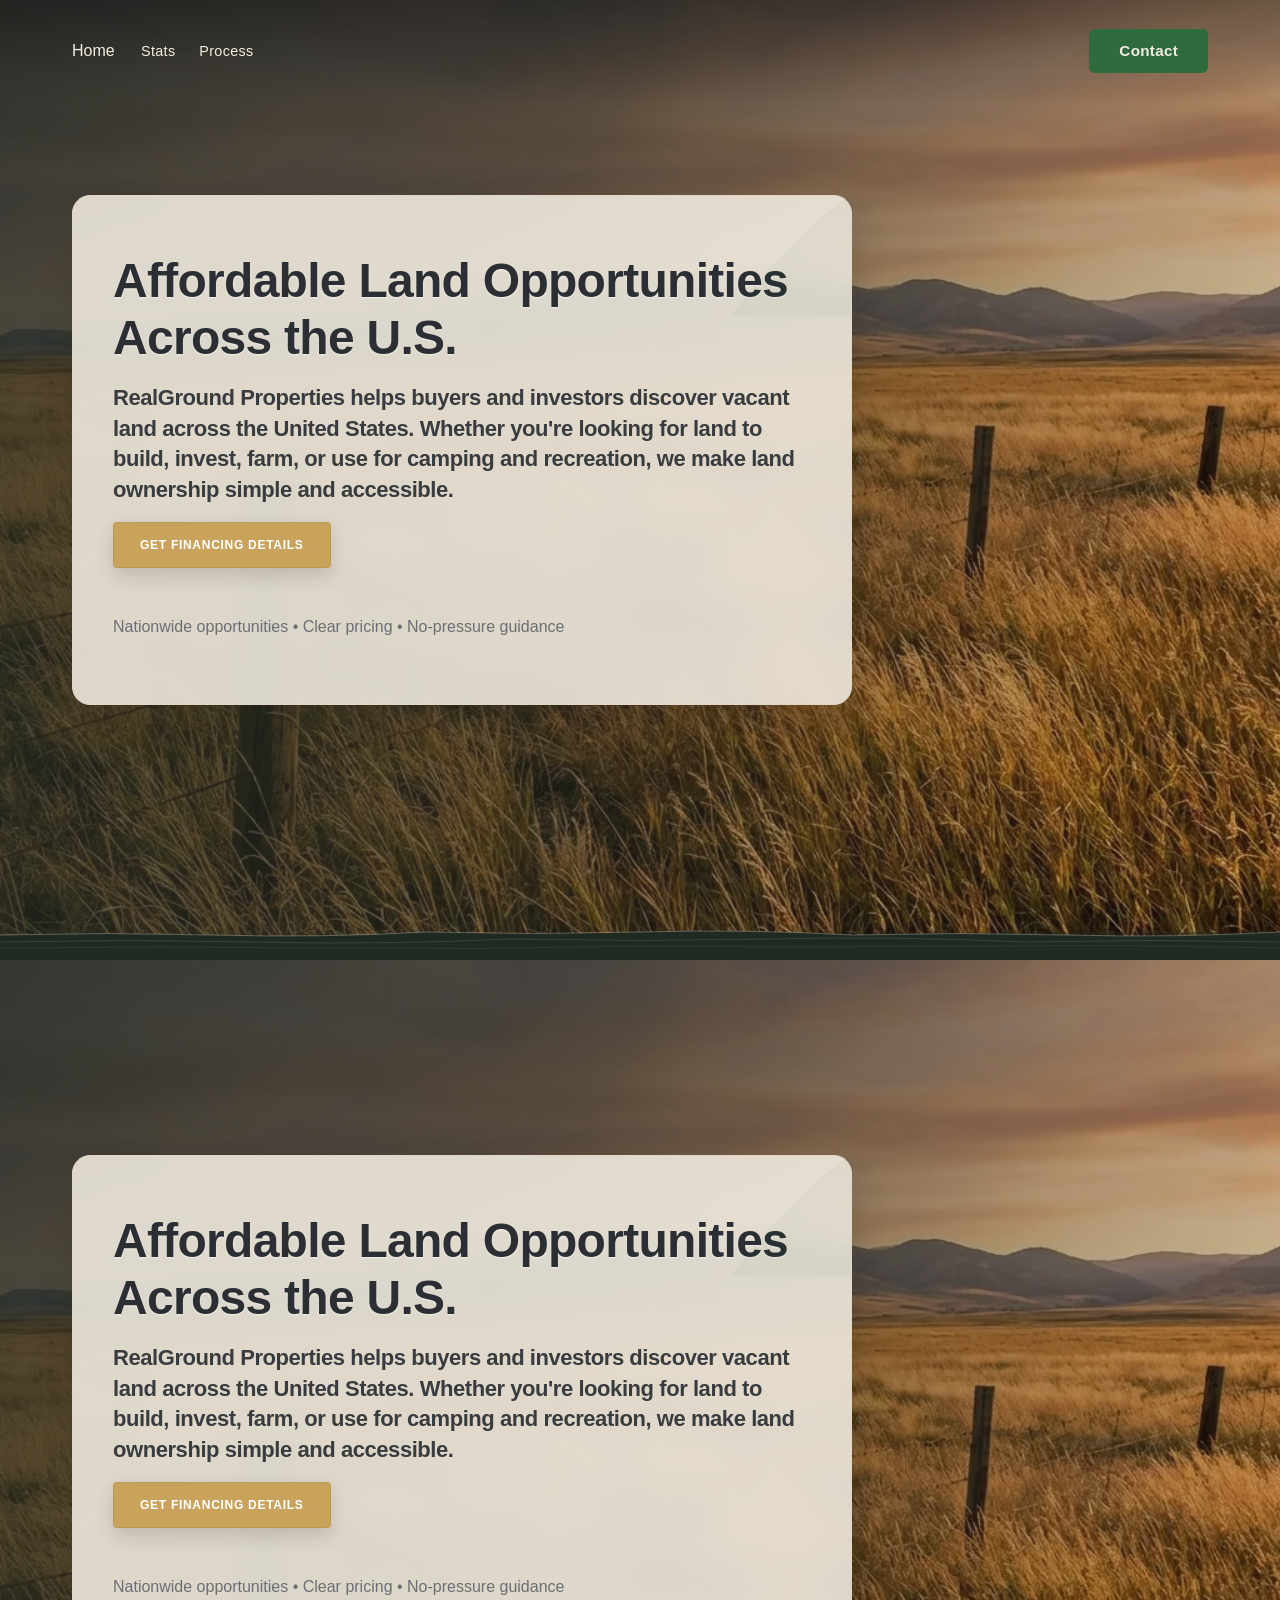
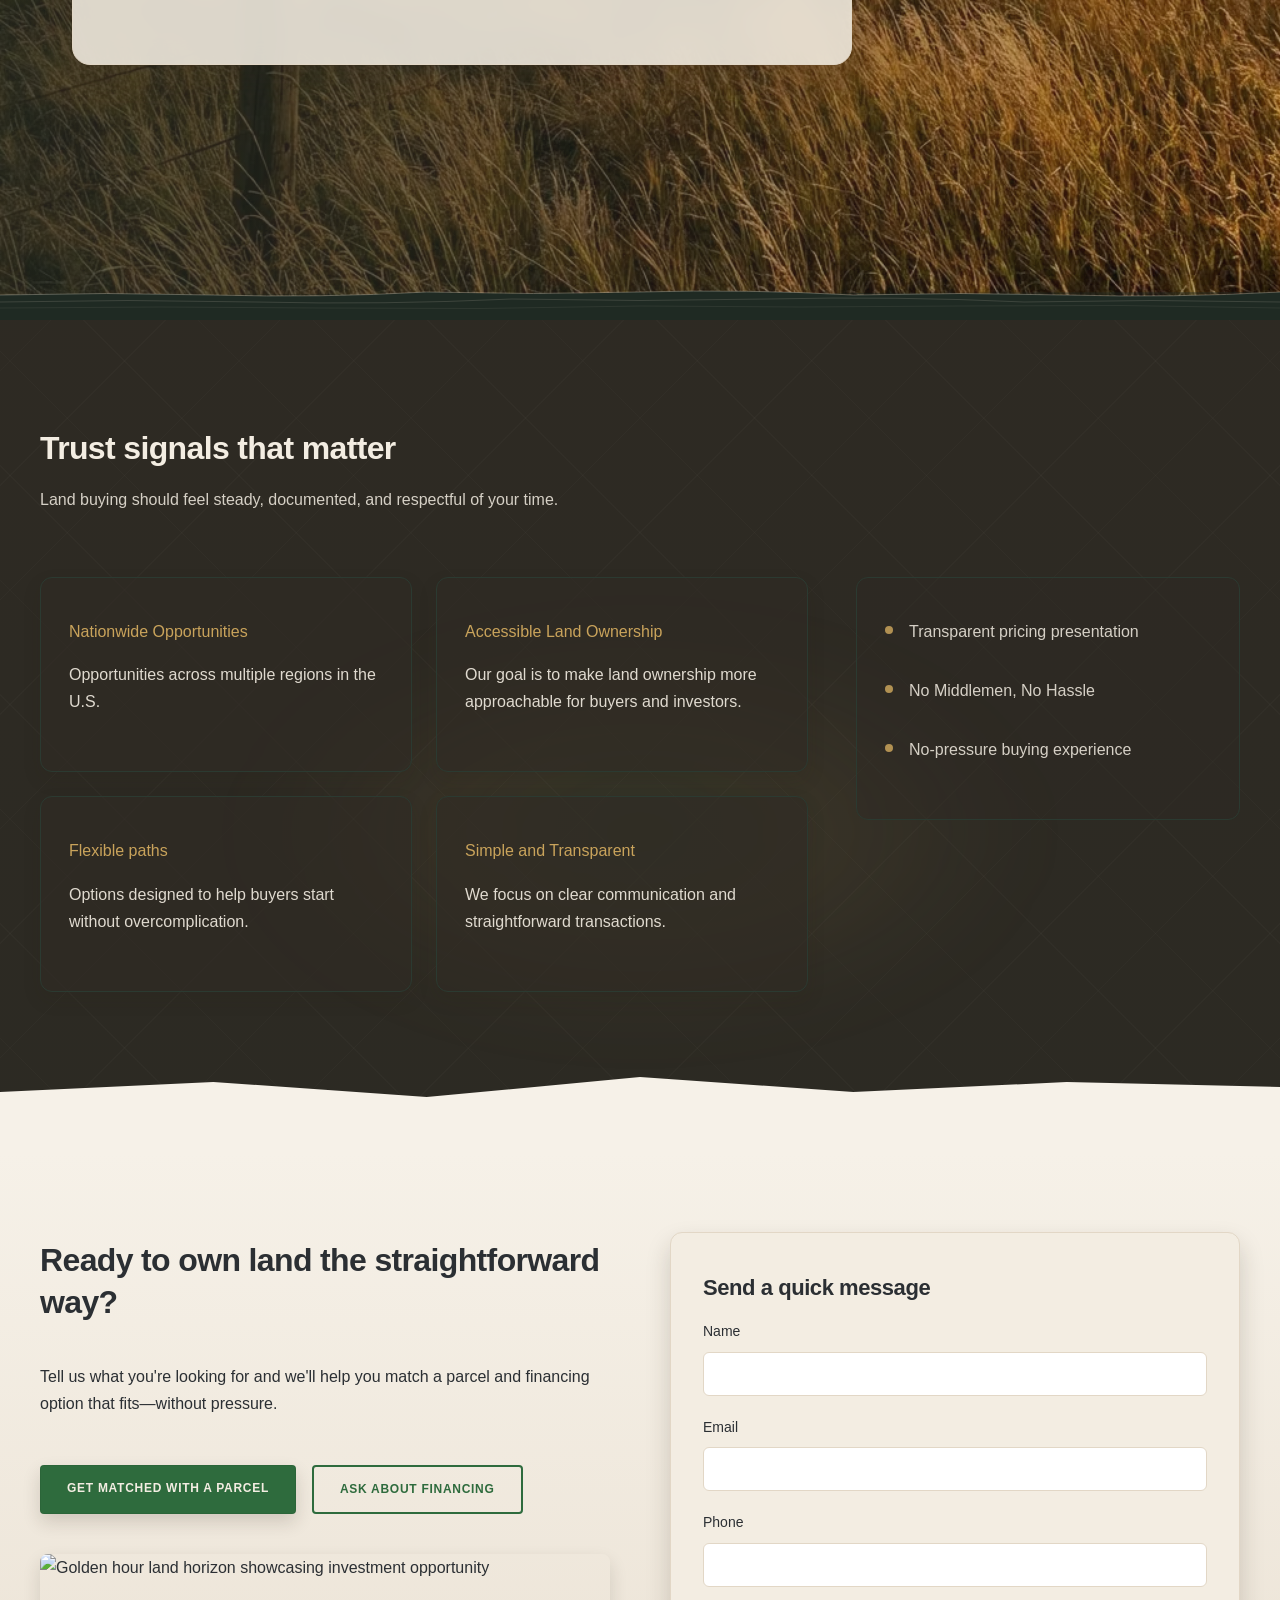
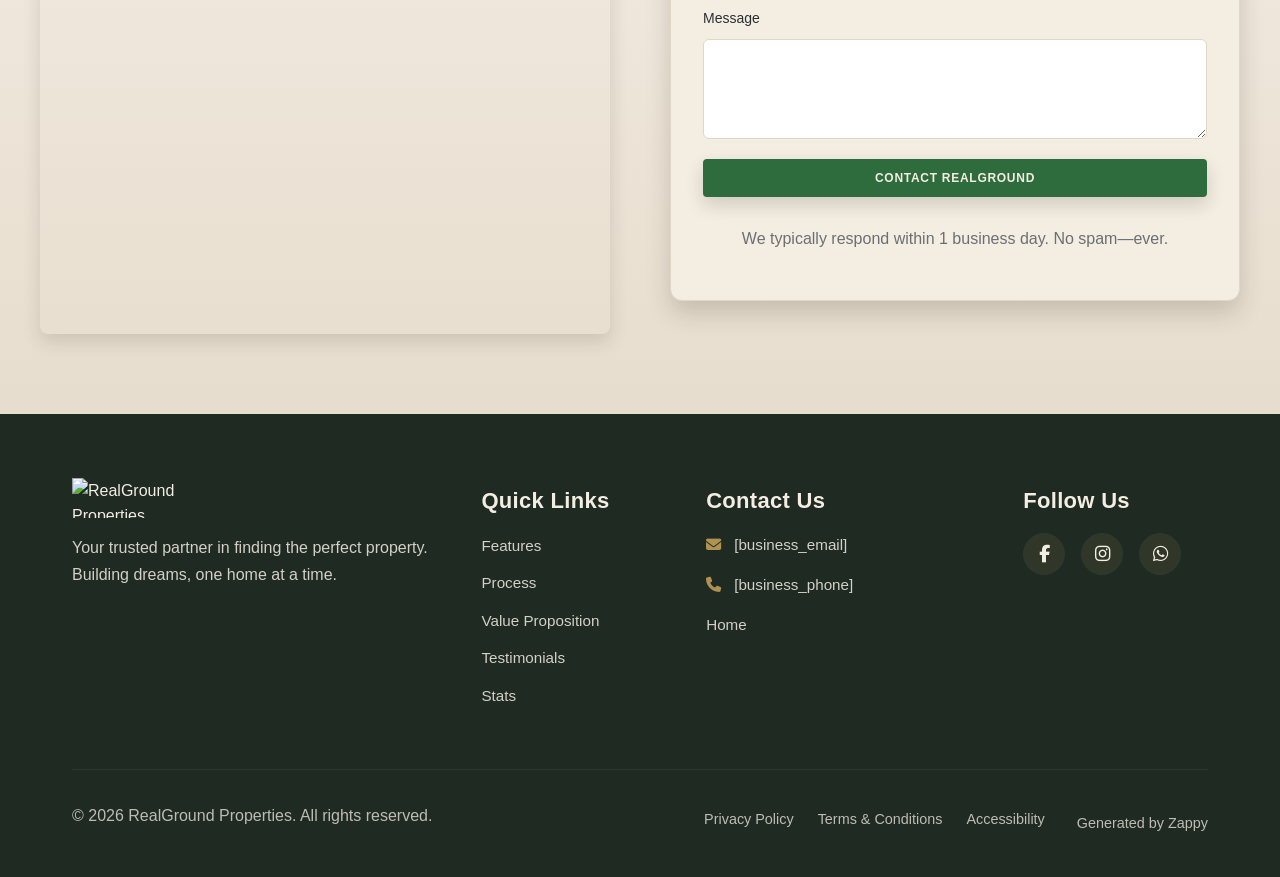
==== commit bf4ec6ae: "Background sync: Progressive GitHub Sync" ====
--- a/public/index.html
+++ b/public/index.html
@@ -1 +1 @@
-<!doctype html><html dir="ltr" lang="en"><head><meta charset="UTF-8"><meta content="width=device-width,initial-scale=1" name="viewport"><meta content="index, follow" name="robots"><title>Find Land for Sale Near You with Flexible Financing — RealGround Properties</title><meta content="Discover vacant land opportunities across America with transparent pricing and seller financing options. From residential lots to recreational getaways—your land search starts here." name="description"><meta content="zillow land for sale near me, seller financing real estate, vacant land for sale, recreational land, agricultural land" name="keywords"><link href="/assets/favicon.ico" rel="icon" type="image/x-icon"><link href="/assets/favicon-16x16.png" rel="icon" type="image/png" sizes="16x16"><link href="/assets/favicon-32x32.png" rel="icon" type="image/png" sizes="32x32"><link href="/assets/favicon-48x48.png" rel="icon" type="image/png" sizes="48x48"><link href="/assets/favicon-192x192.png" rel="icon" type="image/png" sizes="192x192"><link href="/assets/favicon-512x512.png" rel="icon" type="image/png" sizes="512x512"><link href="/assets/apple-touch-icon.png" rel="apple-touch-icon"><script>!function(){"use strict";var t="4b25e77c-18e2-4ebe-9d01-ecd56fb11695",e="https://api.zappy5.com/api/analytics/track",a=18e5,n=2592e6,o=!0,i=!0,r=!0;var s=function(){var e="zappy_visitor_"+t,a=null;try{if(a=localStorage.getItem(e)){var o=JSON.parse(a),i=Date.now();if(i-o.created<n)return o.lastSeen=i,localStorage.setItem(e,JSON.stringify(o)),o.id}}catch(t){console.warn("Zappy Analytics: LocalStorage not available")}var r="zv_"+Date.now()+"_"+Math.random().toString(36).substr(2,9);try{localStorage.setItem(e,JSON.stringify({id:r,created:Date.now(),lastSeen:Date.now()}))}catch(t){}return r}(),c=function(){var e="zappy_session_"+t,n=null;try{if(n=sessionStorage.getItem(e)){var o=JSON.parse(n),i=Date.now();if(i-o.timestamp<a)return o.timestamp=i,sessionStorage.setItem(e,JSON.stringify(o)),o.id}}catch(t){console.warn("Zappy Analytics: SessionStorage not available")}var r="zs_"+Date.now()+"_"+Math.random().toString(36).substr(2,9);try{sessionStorage.setItem(e,JSON.stringify({id:r,timestamp:Date.now()}))}catch(t){}return r}();function l(a,n){n=n||{};var o={website_id:t,event_type:a,page_path:window.location.pathname,referrer:document.referrer||"direct",visitor_id:s,session_id:c,metadata:n};if(navigator.sendBeacon){var i=new Blob([JSON.stringify(o)],{type:"application/json"});navigator.sendBeacon(e,i)}else fetch(e,{method:"POST",headers:{"Content-Type":"application/json"},body:JSON.stringify(o),keepalive:!0}).catch(function(t){console.warn("Zappy Analytics: Failed to track event",t)})}o&&l("pageview",{title:document.title,url:window.location.href}),i&&document.addEventListener("click",function(t){var e=t.target;if("BUTTON"===e.tagName||e.closest("button")){var a="BUTTON"===e.tagName?e:e.closest("button");l("click",{element:"button",text:a.textContent.trim().substring(0,100),id:a.id||null,class:a.className||null})}else if("A"===e.tagName||e.closest("a")){var n="A"===e.tagName?e:e.closest("a");l("navigation",{element:"link",text:n.textContent.trim().substring(0,100),href:n.href,external:n.hostname!==window.location.hostname})}},!0),r&&document.addEventListener("submit",function(t){var e=t.target;l("form_submit",{form_id:e.id||null,form_name:e.name||null,form_action:e.action||null,form_method:e.method||"GET"})},!0);var d=Date.now();window.addEventListener("beforeunload",function(){l("page_unload",{time_on_page:Math.floor((Date.now()-d)/1e3),page_path:window.location.pathname})}),window.zappyAnalytics={track:l,getVisitorId:function(){return s},getSessionId:function(){return c}}}()</script><meta content="Find Land for Sale Near You with Flexible Financing — RealGround Properties" property="og:title"><meta content="Discover vacant land opportunities across America with transparent pricing and seller financing options. From residential lots to recreational getaways—your land search starts here." property="og:description"><meta content="website" property="og:type"><meta content="en_US" property="og:locale"><meta content="summary_large_image" name="twitter:card"><meta content="Find Land for Sale Near You with Flexible Financing — RealGround Properties" name="twitter:title"><meta content="Discover vacant land opportunities across America with transparent pricing and seller financing options. From residential lots to recreational getaways—your land search starts here." name="twitter:description"><link href="https://cdnjs.cloudflare.com/ajax/libs/font-awesome/6.4.0/css/all.min.css" rel="stylesheet"><link href="/assets/favicon.ico" rel="icon" type="image/x-icon"><link href="/assets/favicon-16x16.png" rel="icon" type="image/png" sizes="16x16"><link href="/assets/favicon-32x32.png" rel="icon" type="image/png" sizes="32x32"><link href="/assets/favicon-48x48.png" rel="icon" type="image/png" sizes="48x48"><link href="/assets/favicon-192x192.png" rel="icon" type="image/png" sizes="192x192"><link href="/assets/favicon-512x512.png" rel="icon" type="image/png" sizes="512x512"><link href="/assets/apple-touch-icon.png" rel="apple-touch-icon"><link href="https://cdn.jsdelivr.net/npm/vanilla-cookieconsent@3/dist/cookieconsent.css" rel="stylesheet"><script src="https://cdn.jsdelivr.net/npm/vanilla-cookieconsent@3/dist/cookieconsent.umd.js"></script><script src="https://cdn.jsdelivr.net/gh/mickidum/acc_toolbar/acctoolbar/acctoolbar.min.js"></script><style data-zappy-section-v2-css="true">.home-hero-section{position:relative;width:100%;min-height:100vh;display:flex;align-items:center;justify-content:flex-start;overflow:visible;padding-bottom:60px;background-color:var(--bg-dark);color:var(--text-light)}.home-hero-section .hero-bg-wrapper{position:absolute;top:0;left:0;width:100%;height:100%;z-index:0;overflow:hidden}.home-hero-section .hero-bg-image{position:absolute;top:0;left:0;width:100%;height:100%;background-size:cover;background-position:center;background-repeat:no-repeat}.home-hero-section .hero-scrim{position:absolute;top:0;left:0;width:100%;height:100%;background-image:linear-gradient(110deg,rgba(31,42,35,.78) 0,rgba(31,42,35,.65) 40%,rgba(31,42,35,.35) 70%,rgba(31,42,35,.15) 100%);z-index:1;pointer-events:none}.home-hero-section .hero-content-wrapper{position:relative;z-index:10;width:100%;max-width:1200px;margin:0 auto;padding:0 32px;display:flex;align-items:center;min-height:100vh}.home-hero-section .hero-overlay-card{position:relative;max-width:580px;background:rgba(243,237,226,.88);backdrop-filter:blur(12px);-webkit-backdrop-filter:blur(12px);border-radius:18px;padding:48px 40px;box-shadow:0 18px 34px rgba(41,33,21,.2),0 0 1px rgba(47,42,35,.15);border:1px solid var(--border-light);color:var(--text-dark)}.home-hero-section .card-flourish{position:absolute;top:0;right:0;width:120px;height:120px;color:var(--primary);pointer-events:none}.home-hero-section .hero-overlay-card h1{font-family:Manrope,system-ui,-apple-system,'Segoe UI',Roboto,sans-serif;font-size:40px;font-weight:600;line-height:1.15;letter-spacing:-.015em;color:var(--text-dark);margin:0 0 20px 0;text-shadow:0 1px 2px rgba(255,255,255,.6)}.home-hero-section .hero-overlay-card h3{font-family:Inter,system-ui,-apple-system,'Segoe UI',Roboto,sans-serif;font-size:16px;font-weight:400;line-height:1.7;color:var(--text-dark);margin:0 0 32px 0;opacity:.92}.home-hero-section .hero-cta-row{display:flex;gap:14px;margin-bottom:28px;flex-wrap:wrap}.home-hero-section .btn-primary,.home-hero-section .btn-secondary{display:inline-block;padding:12px 26px;border-radius:4px;font-family:Inter,system-ui,-apple-system,'Segoe UI',Roboto,sans-serif;font-size:12px;font-weight:700;letter-spacing:.06em;text-transform:uppercase;text-decoration:none;border:1px solid rgba(0,0,0,.06);box-shadow:0 8px 18px rgba(41,33,21,.16);transition:transform 220ms ease,box-shadow 220ms ease,background-color 220ms ease;cursor:pointer}.home-hero-section .btn-primary{background:var(--primary);color:#fff}.home-hero-section .btn-primary:hover{background:#3c7b4d;transform:translateY(-2px);box-shadow:0 12px 24px rgba(41,33,21,.22)}.home-hero-section .btn-secondary{background:var(--accent);color:#fff}.home-hero-section .btn-secondary:hover{background:#d6902b;transform:translateY(-2px);box-shadow:0 12px 24px rgba(217,144,43,.22)}.home-hero-section .trust-row{font-family:Inter,system-ui,-apple-system,'Segoe UI',Roboto,sans-serif;font-size:12px;font-weight:600;line-height:1.5;color:var(--text-muted);margin:0;padding-top:16px;border-top:1px solid var(--border-light)}.home-hero-section .home-hero-divider-wrapper{position:absolute;bottom:0;left:0;width:100%;height:60px;pointer-events:none;z-index:5}.home-hero-section .home-hero-divider-wrapper svg{display:block;width:100%;height:100%}@media (max-width:768px){.home-hero-section{min-height:100vh;padding-bottom:60px}.home-hero-section .hero-content-wrapper{padding:100px 16px 0 16px;min-height:calc(100vh - 60px)}.home-hero-section .hero-overlay-card{max-width:100%;padding:32px 24px;border-radius:12px}.home-hero-section .card-flourish{width:80px;height:80px}.home-hero-section .hero-overlay-card h1{font-size:32px;margin-bottom:16px}.home-hero-section .hero-overlay-card h3{font-size:14px;margin-bottom:24px}.home-hero-section .hero-cta-row{flex-direction:column;gap:12px}.home-hero-section .btn-primary,.home-hero-section .btn-secondary{width:100%;text-align:center;padding:14px 20px}.home-hero-section .trust-row{font-size:11px;padding-top:12px}}</style><link href="/styles.css" rel="stylesheet"><style id="zappy-dropdown-submenu-styles">#navMenu li:has(.sub-menu),.nav-menu li:has(.sub-menu),.navbar li:has(.sub-menu),nav li:has(.sub-menu){position:relative}#navMenu .sub-menu,.nav-menu .sub-menu,.navbar .sub-menu,nav .sub-menu{display:block!important;position:absolute!important;top:100%;left:0;min-width:220px;background:#fff;border-radius:8px;box-shadow:0 8px 25px rgba(0,0,0,.15);padding:8px 0;opacity:0;visibility:hidden;transform:translateY(10px);transition:all .3s ease;z-index:1000;list-style:none;pointer-events:none}#navMenu li:hover>.sub-menu,.nav-menu li:hover>.sub-menu,.navbar li:hover>.sub-menu,nav li:hover>.sub-menu{opacity:1!important;visibility:visible!important;transform:translateY(0)!important;pointer-events:auto!important}.sub-menu li{list-style:none;margin:0;padding:0}.sub-menu a{display:block!important;padding:10px 16px!important;color:var(--text-dark,#333)!important;font-weight:500;text-decoration:none;white-space:nowrap;transition:background-color .2s}.sub-menu a:hover{background-color:#f5f5f5}[dir=rtl] .nav-menu .sub-menu,[dir=rtl] .navbar .sub-menu,[dir=rtl] nav .sub-menu,html[lang=ar] .nav-menu .sub-menu,html[lang=ar] .navbar .sub-menu,html[lang=ar] nav .sub-menu,html[lang=he] .nav-menu .sub-menu,html[lang=he] .navbar .sub-menu,html[lang=he] nav .sub-menu{left:auto!important;right:0!important}.sub-menu:empty,.sub-menu:not(:has(li)),.sub-menu:not(:has(li:not(.zappy-hidden-menu-item))){display:none!important;opacity:0!important;visibility:hidden!important;pointer-events:none!important}li:has(.menu-group-title):hover>.sub-menu{opacity:1!important;visibility:visible!important;transform:translateY(0)!important;pointer-events:auto!important}#navMenu>li>.menu-group-title,.nav-menu>li>.menu-group-title{display:inline-block;padding:.5rem 1rem;cursor:default;user-select:none}@media (max-width:768px){#navMenu .sub-menu,.nav-menu .sub-menu,.navbar .sub-menu,nav .sub-menu{position:static!important;transform:none!important;box-shadow:none!important;background:0 0!important;max-height:0;overflow:hidden;opacity:0;visibility:hidden;transition:max-height .3s ease,opacity .3s ease;padding:0!important;border-radius:0!important}.sub-menu.mobile-expanded{max-height:500px!important;opacity:1!important;visibility:visible!important;padding:8px 0 8px 16px!important}[dir=rtl] .sub-menu.mobile-expanded,html[lang=he] .sub-menu.mobile-expanded{padding:8px 16px 8px 0!important}#navMenu li:hover>.sub-menu,.nav-menu li:hover>.sub-menu,.navbar li:hover>.sub-menu,nav li:hover>.sub-menu{opacity:0;visibility:hidden;pointer-events:none}#navMenu li>.sub-menu.mobile-expanded,.nav-menu li>.sub-menu.mobile-expanded,.navbar li>.sub-menu.mobile-expanded,nav li>.sub-menu.mobile-expanded{opacity:1!important;visibility:visible!important;pointer-events:auto!important}#navMenu li:has(.sub-menu),.nav-menu li:has(.sub-menu),.navbar li:has(.sub-menu),nav li:has(.sub-menu){display:flex!important;flex-wrap:wrap!important;align-items:center!important;position:relative!important;min-height:44px!important}#navMenu li:has(.sub-menu)>a,.nav-menu li:has(.sub-menu)>a,.navbar li:has(.sub-menu)>a,nav li:has(.sub-menu)>a{flex:1!important;min-width:0!important}#navMenu li:has(.sub-menu)>.menu-group-title,.nav-menu li:has(.sub-menu)>.menu-group-title,.navbar li:has(.sub-menu)>.menu-group-title,nav li:has(.sub-menu)>.menu-group-title{flex:1!important;min-width:0!important;padding:0!important;line-height:inherit!important}#navMenu li:has(.sub-menu)>.sub-menu,.nav-menu li:has(.sub-menu)>.sub-menu,.navbar li:has(.sub-menu)>.sub-menu,nav li:has(.sub-menu)>.sub-menu{flex-basis:100%!important;width:100%!important}#navMenu li:has(.sub-menu)>a [class*=arrow],#navMenu li:has(.sub-menu)>a [class*=chevron],.nav-menu li:has(.sub-menu)>a .fa-angle-down,.nav-menu li:has(.sub-menu)>a .fa-chevron-down,.nav-menu li:has(.sub-menu)>a [class*=arrow],.nav-menu li:has(.sub-menu)>a [class*=chevron],nav li:has(.sub-menu)>a [class*=arrow],nav li:has(.sub-menu)>a [class*=chevron]{display:none!important;visibility:hidden!important}.mobile-submenu-toggle{display:flex!important;align-items:center!important;justify-content:center!important;width:44px!important;height:auto!important;background:0 0!important;border:none!important;cursor:pointer!important;color:var(--text-light)!important;position:static!important;flex-shrink:0!important;align-self:stretch!important;z-index:2!important;padding:0!important;margin:0!important}.mobile-submenu-toggle::after{content:''!important;width:0!important;height:0!important;border-left:6px solid transparent!important;border-right:6px solid transparent!important;border-top:7px solid currentColor!important;transition:transform .3s ease!important}.mobile-submenu-toggle.expanded::after{transform:rotate(180deg)!important}.sub-menu a{padding:10px 0!important;display:block!important;color:var(--text-light)!important}.navbar .sub-menu li a,.zappy-products-dropdown .sub-menu a,nav.navbar .sub-menu li a{color:var(--text-light)!important}}@media (min-width:769px){.mobile-submenu-toggle{display:none!important}}</style><style id="mobile-lang-menu-deployed-css">@media (max-width:768px){.lang-switcher,.nav-container .lang-switcher,.nav-cta-container .lang-switcher,.nav-ecommerce-icons .lang-switcher,.nav-icons-left .lang-switcher,.navbar .lang-switcher,.navbar .nav-cta-container .lang-switcher{display:none!important}.mobile-lang-menu{width:100%;border-top:1px solid rgba(128,128,128,.2);padding:8px 0 0 0;margin-top:8px}.mobile-lang-toggle{display:flex!important;align-items:center;justify-content:space-between;width:100%;padding:12px 16px;background:0 0;border:none;cursor:pointer;font-size:15px;color:inherit;font-family:inherit}.mobile-lang-toggle::after{content:'';display:inline-block;width:8px;height:8px;border-right:2px solid currentColor;border-bottom:2px solid currentColor;transform:rotate(45deg);transition:transform .3s ease;margin-left:8px}.mobile-lang-toggle.expanded::after{transform:rotate(-135deg)}.mobile-lang-options{max-height:0;overflow:hidden;transition:max-height .3s ease}.mobile-lang-options.expanded{max-height:300px}.mobile-lang-option{display:flex!important;align-items:center;gap:10px;padding:10px 24px;text-decoration:none;color:inherit;font-size:14px;font-family:inherit}.mobile-lang-option:hover{background:rgba(128,128,128,.1)}.mobile-lang-option.active{font-weight:600;opacity:.7;pointer-events:none}.mobile-lang-option img{width:20px;height:20px;border-radius:50%}}@media (min-width:769px){.mobile-lang-menu{display:none!important}}</style><style id="zappy-widget-visibility">#mic-access-tool-box,#mic-access-tool-general-button,#mic-init-access-tool #mic-access-tool-box,#mic-init-access-tool #mic-access-tool-general-button,#mic-init-access-tool .mic-access-tool-general-button,._access-icon,._access-menu,.mic-access-tool-box,.mic-access-tool-general-button,div[id*=mic-access-tool-box]{display:none!important;visibility:hidden!important;opacity:0!important;pointer-events:none!important}</style></head><body><nav class="navbar"><button class="mobile-toggle" aria-label="Menu" id="mobileToggle"><svg viewBox="0 0 24 24" fill="none" height="24" width="24" class="hamburger-icon"><path d="M3 12h18M3 6h18M3 18h18" stroke="currentColor" stroke-width="2" stroke-linecap="round"></path></svg><svg viewBox="0 0 24 24" fill="none" height="24" width="24" class="close-icon" style="display:none"><path d="M18 6L6 18M6 6l12 12" stroke="currentColor" stroke-width="2" stroke-linecap="round"></path></svg></button><button class="phone-header-btn" aria-label="Call" data-phone="[business_phone]"><svg viewBox="0 0 24 24" fill="currentColor" height="20" width="20"><path d="M22 16.92v3a2 2 0 0 1-2.18 2 19.79 19.79 0 0 1-8.63-3.07 19.5 19.5 0 0 1-6-6 19.79 19.79 0 0 1-3.07-8.67A2 2 0 0 1 4.11 2h3a2 2 0 0 1 2 1.72 12.84 12.84 0 0 0 .7 2.81 2 2 0 0 1-.45 2.11L8.09 9.91a16 16 0 0 0 6 6l1.27-1.27a2 2 0 0 1 2.11-.45 12.84 12.84 0 0 0 2.81.7A2 2 0 0 1 22 16.92z"></path></svg></button><div class="nav-container"><div class="nav-brand"><a href="/" class="logo-link">Home</a></div><ul class="nav-menu" id="navMenu"><li><a href="#stats">Stats</a></li><li><a href="#process">Process</a></li></ul><div class="nav-cta-container"><a href="#cta" class="nav-cta-btn">Contact</a></div></div></nav><script>window.addEventListener("load",function(){const e=document.querySelector(".navbar, nav, header");if(!e)return void console.log("[Navbar] Navbar element not found");let t=document.getElementById("mobileToggle")||document.querySelector(".mobile-toggle")||document.querySelector(".hamburger")||document.querySelector(".hamburger-menu")||document.querySelector(".menu-toggle")||document.querySelector(".burger-menu")||document.querySelector('[aria-label="Menu"]')||document.querySelector('[aria-label="תפריט"]');const o=document.querySelector(".phone-header-btn"),n=window.getComputedStyle(e);let r=n.backgroundColor;if(console.log("[Navbar] Initial navbar background:",r),"transparent"===r||"rgba(0, 0, 0, 0)"===r||r.startsWith("rgba")&&r.includes(", 0)")){const e=n.backgroundImage;if(e&&"none"!==e)console.log("[Navbar] Navbar has background image/gradient, using dark text"),r="rgb(240, 240, 240)";else{const e=window.getComputedStyle(document.body).backgroundColor;console.log("[Navbar] Navbar transparent, using body background:",e),r=e}}const i=r.match(/\d+/g);if(i&&i.length>=3){const e=(.299*parseInt(i[0])+.587*parseInt(i[1])+.114*parseInt(i[2]))/255;console.log("[Navbar] Mobile button colors preserved from Claude CSS (luminance:",e.toFixed(2)+")");const n=document.createElement("style");n.id="zappy-mobile-nav-fix";document.documentElement.lang;document.documentElement.dir,n.textContent='\n        /* Hide mobile buttons on desktop, show only on mobile */\n        @media (min-width: 769px) {\n          .mobile-toggle,\n          .phone-header-btn {\n            display: none !important;\n          }\n        }\n        \n        /* Show and position mobile buttons correctly on mobile */\n        @media (max-width: 768px) {\n          .mobile-toggle,\n          .phone-header-btn {\n            position: absolute !important;\n            top: 50% !important;\n            transform: translateY(-50%) !important;\n            z-index: 1001 !important;\n            display: flex !important;\n            align-items: center !important;\n            justify-content: center !important;\n            width: 36px !important;\n            height: 36px !important;\n            border-radius: 50% !important;\n            border: none !important;\n            cursor: pointer !important;\n            padding: 6px !important;\n            background: none !important;\n            color: var(--nav-text, var(--text-light)) !important;\n          }\n          \n          /* LTR positioning (default): hamburger LEFT, phone RIGHT */\n          html:not([dir="rtl"]):not([lang="he"]):not([lang="ar"]) .mobile-toggle,\n          html[dir="ltr"] .mobile-toggle {\n            left: 12px !important;\n            right: auto !important;\n          }\n          html:not([dir="rtl"]):not([lang="he"]):not([lang="ar"]) .phone-header-btn,\n          html[dir="ltr"] .phone-header-btn {\n            right: 12px !important;\n            left: auto !important;\n          }\n          \n          /* RTL positioning: hamburger RIGHT, phone LEFT */\n          html[dir="rtl"] .mobile-toggle,\n          html[lang="he"] .mobile-toggle,\n          html[lang="ar"] .mobile-toggle {\n            right: 12px !important;\n            left: auto !important;\n          }\n          html[dir="rtl"] .phone-header-btn,\n          html[lang="he"] .phone-header-btn,\n          html[lang="ar"] .phone-header-btn {\n            left: 12px !important;\n            right: auto !important;\n          }\n          \n          /* CRITICAL: Ensure nav-container has min-height on mobile */\n          /* All children are positioned absolutely/fixed on mobile, so height:auto collapses to 0 */\n          .nav-container {\n            min-height: 70px !important;\n            position: relative !important;\n          }\n          \n          /* Ensure SVG icons are properly sized and inherit color */\n          .mobile-toggle svg,\n          .phone-header-btn svg {\n            width: 24px !important;\n            height: 24px !important;\n            /* Don\'t force display - let JavaScript control hamburger/close toggle */\n          }\n          \n          /* Reset nav-cta-container on mobile - remove desktop box-shadow/padding */\n          /* that creates a visible ghost box when CTA button is hidden */\n          .nav-cta-container {\n            box-shadow: none !important;\n            padding: 0 !important;\n          }\n          \n          /* Hide nav-cta-container entirely on mobile when there\'s no lang-switcher */\n          /* (only the CTA button is inside, and it\'s hidden on mobile) */\n          .nav-cta-container:not(:has(.lang-switcher)) {\n            display: none !important;\n          }\n          \n          /* CRITICAL: Prevent hero image fade gradient from bleeding over headline text */\n          /* The .image-fade-gradient has bottom: -30px (extends below parent) */\n          /* On mobile stacked layout, this overlaps the h1 text below the image */\n          .hero-image-column {\n            overflow: hidden !important;\n          }\n          .image-fade-gradient {\n            bottom: 0 !important;\n          }\n          \n          /* Hide desktop language switcher on mobile - hamburger menu handles it */\n          /* High specificity to override stored CSS */\n          .lang-switcher,\n          .nav-cta-container .lang-switcher,\n          .nav-container .lang-switcher,\n          .navbar .lang-switcher,\n          .navbar .nav-cta-container .lang-switcher {\n            display: none !important;\n          }\n        }\n      ';const r=document.getElementById("zappy-mobile-nav-fix");r&&r.remove(),document.head.appendChild(n),console.log("[Navbar] Critical CSS injected for mobile nav positioning");const l=window.innerWidth<=768;if(t){const e=t.querySelector(".hamburger-icon"),o=t.querySelector(".close-icon");e&&(e.style.setProperty("width","24px","important"),e.style.setProperty("height","24px","important"),e.style.setProperty("display","block","important")),o&&(o.style.setProperty("width","24px","important"),o.style.setProperty("height","24px","important"),o.style.setProperty("display","none","important")),l?(t.style.setProperty("position","absolute","important"),t.style.setProperty("top","50%","important"),t.style.setProperty("transform","translateY(-50%)","important"),t.style.setProperty("z-index","1001","important"),t.style.removeProperty("left"),t.style.removeProperty("right"),console.log("[Navbar] Mobile toggle positioning applied (mobile viewport)")):(t.style.removeProperty("position"),t.style.removeProperty("top"),t.style.removeProperty("transform"),t.style.removeProperty("z-index"),t.style.removeProperty("left"),t.style.removeProperty("right"),console.log("[Navbar] Desktop viewport - cleared mobile toggle inline positioning"))}if(o){const e=o.querySelector("svg");e&&(e.style.width="24px",e.style.height="24px",e.setAttribute("width","24"),e.setAttribute("height","24")),l?(o.style.setProperty("position","absolute","important"),o.style.setProperty("top","50%","important"),o.style.setProperty("transform","translateY(-50%)","important"),o.style.setProperty("z-index","1001","important"),o.style.removeProperty("left"),o.style.removeProperty("right"),console.log("[Navbar] Phone button positioning applied (mobile viewport)")):(o.style.removeProperty("position"),o.style.removeProperty("top"),o.style.removeProperty("transform"),o.style.removeProperty("z-index"),o.style.removeProperty("left"),o.style.removeProperty("right"),console.log("[Navbar] Desktop viewport - cleared phone button inline positioning"))}}else console.log("[Navbar] Could not parse background color:",r);t=document.getElementById("mobileToggle")||document.querySelector(".mobile-toggle")||document.querySelector(".hamburger")||document.querySelector(".hamburger-menu")||document.querySelector(".menu-toggle")||document.querySelector(".burger-menu")||document.querySelector('[aria-label="Menu"]')||document.querySelector('[aria-label="תפריט"]');const l=document.getElementById("navMenu")||document.querySelector(".nav-menu")||document.querySelector(".nav-links")||document.querySelector("nav ul:not(.submenu)");if(!t||!l)return void console.log("[Navbar] Mobile toggle or menu not found:",{toggle:!!t,menu:!!l});l.id||(l.id="navMenu"),console.log("[Navbar] Initializing mobile menu...");const a=t.cloneNode(!0);t.parentNode.replaceChild(a,t),a.addEventListener("click",function(e){e.preventDefault(),e.stopPropagation();const t=this.querySelector(".hamburger-icon"),o=this.querySelector(".close-icon");l.classList.contains("active")?(l.classList.remove("active"),t&&t.style.setProperty("display","block","important"),o&&o.style.setProperty("display","none","important"),document.body.style.overflow="",console.log("[Navbar] Menu closed")):(l.classList.add("active"),t&&t.style.setProperty("display","none","important"),o&&o.style.setProperty("display","block","important"),document.body.style.overflow="hidden",console.log("[Navbar] Menu opened"))}),l.querySelectorAll("a").forEach(function(e){e.addEventListener("click",function(){if("#"===this.getAttribute("href"))return;const e=a.querySelector(".hamburger-icon"),t=a.querySelector(".close-icon");l.classList.remove("active"),e&&e.style.setProperty("display","block","important"),t&&t.style.setProperty("display","none","important"),document.body.style.overflow="",console.log("[Navbar] Menu closed (link clicked)")})});var s=l.querySelectorAll(".dropdown-toggle");s.forEach(function(e){e.addEventListener("click",function(e){e.preventDefault(),e.stopPropagation();var t=this.closest(".nav-dropdown");t&&(t.parentNode.querySelectorAll(".nav-dropdown.open").forEach(function(e){e!==t&&e.classList.remove("open")}),t.classList.toggle("open"),console.log("[Navbar] Dropdown toggled:",t.classList.contains("open")?"open":"closed"))})}),document.addEventListener("click",function(e){e.target.closest(".nav-dropdown")||document.querySelectorAll(".nav-dropdown.open").forEach(function(e){e.classList.remove("open")})}),console.log("[Navbar] Dropdown handlers initialized for "+s.length+" dropdowns"),o&&o.addEventListener("click",function(){const e=document.querySelectorAll('a[href^="tel:"]'),t=e.length>0?e[0].getAttribute("href").replace("tel:",""):"[business_phone]";window.location.href="tel:"+t,console.log("[Navbar] Phone button clicked")}),console.log("[Navbar] Mobile menu initialized successfully");const p=function(){const e=document.querySelector(".whatsapp-float");e&&(window.innerWidth>=769?(e.style.setProperty("display","none","important"),e.style.setProperty("visibility","hidden","important"),e.style.setProperty("opacity","0","important"),e.style.setProperty("pointer-events","none","important"),console.log("[WhatsApp] Button hidden on desktop")):(e.style.removeProperty("display"),e.style.removeProperty("visibility"),e.style.removeProperty("opacity"),e.style.removeProperty("pointer-events"),console.log("[WhatsApp] Button visible on mobile")))};let c;p(),window.addEventListener("resize",function(){clearTimeout(c),c=setTimeout(p,100)})})</script><main><section class="home-hero-section" data-layout-spec="Home-hero" id="zappy-section-0" data-hero-type="fullscreen-scrim" data-zappy-section="true" style="opacity:1"><div class="hero-bg-wrapper"><div class="hero-bg-image" style="background-image:url('assets/site-home-hero-bg-1773707806402-y152o9.webp?v=1773707807957');background-size:cover;background-position:center" aria-label="Open land at golden hour" role="img"></div></div><div class="hero-scrim" aria-hidden="true"></div><div class="hero-content-wrapper"><div class="hero-overlay-card" style="max-width:780px"><grammarly-extension class="dnXmp" data-grammarly-shadow-root="true" style="position:absolute;top:-1px;left:-1px;pointer-events:none;--rem:16"></grammarly-extension><grammarly-extension class="dnXmp" data-grammarly-shadow-root="true" style="position:absolute;top:-1px;left:-1px;pointer-events:none;--rem:16"></grammarly-extension><svg viewBox="0 0 120 120" aria-hidden="true" xmlns="http://www.w3.org/2000/svg" class="card-flourish" fill="none" height="120" width="120"><path d="M120,0 Q95,15 80,30 T50,60 Q35,75 20,95 T0,120 L120,120 Z" fill="currentColor" opacity="0.04"></path></svg><h1 spellcheck="false">Affordable Land Opportunities Across the U.S.</h1><h3 data-zappy-text-width="readable" spellcheck="false" style="outline:none;max-width:65ch;margin-left:auto;margin-right:auto">RealGround Properties helps buyers and investors discover vacant land across the United States. Whether you're looking for land to build, invest, farm, or use for camping and recreation, we make land ownership simple and accessible.</h3><div class="hero-cta-row" spellcheck="false"><a href="#contact" class="btn-secondary" data-element-id="btn-1773708044900-s0xutehvo" data-element-type="button" data-native-element="true">Get financing details</a></div><p class="trust-row" spellcheck="false">Nationwide opportunities • Clear pricing • No-pressure guidance</p><grammarly-extension-vbars class="dnXmp" data-grammarly-shadow-root="true" style="display:contents;--rem:16"></grammarly-extension-vbars></div></div><div class="home-hero-divider-wrapper"><svg viewBox="0 0 1200 60" aria-hidden="true" xmlns="http://www.w3.org/2000/svg" preserveAspectRatio="none"><path d="M0,60 L0,35 Q100,32 200,35 T400,32 Q500,35 600,32 T800,35 Q900,32 1000,35 T1200,32 L1200,60 Z" fill="var(--bg-dark)"></path><path d="M0,35 Q100,32 200,35 T400,32 Q500,35 600,32 T800,35 Q900,32 1000,35 T1200,32" fill="var(--bg-dark)" opacity="0.4" stroke="var(--border-light)" stroke-width="0.8"></path><path d="M0,42 Q120,39 240,42 T480,39 Q600,42 720,39 T960,42 Q1080,39 1200,42" fill="var(--bg-dark)" opacity="0.25" stroke="var(--border-light)" stroke-width="0.6"></path><path d="M0,48 Q150,46 300,48 T600,46 Q750,48 900,46 T1200,48" fill="var(--bg-dark)" opacity="0.15" stroke="var(--border-light)" stroke-width="0.5"></path></svg></div></section><section class="home-hero-section" data-layout-spec="Home-hero" id="zappy-section-0-dup-1773748728965" data-hero-type="fullscreen-scrim" data-zappy-section="true" style="opacity:1"><div class="hero-bg-wrapper"><div class="hero-bg-image" style="background-image:url('assets/site-home-hero-bg-1773707806402-y152o9.webp?v=1773707807957');background-size:cover;background-position:center" aria-label="Open land at golden hour" role="img"></div></div><div class="hero-scrim" aria-hidden="true"></div><div class="hero-content-wrapper"><div class="hero-overlay-card" style="max-width:780px"><grammarly-extension class="dnXmp" data-grammarly-shadow-root="true" style="position:absolute;top:-1px;left:-1px;pointer-events:none;--rem:16"></grammarly-extension><grammarly-extension class="dnXmp" data-grammarly-shadow-root="true" style="position:absolute;top:-1px;left:-1px;pointer-events:none;--rem:16"></grammarly-extension><svg viewBox="0 0 120 120" aria-hidden="true" xmlns="http://www.w3.org/2000/svg" class="card-flourish" fill="none" height="120" width="120"><path d="M120,0 Q95,15 80,30 T50,60 Q35,75 20,95 T0,120 L120,120 Z" fill="currentColor" opacity="0.04"></path></svg><h1 spellcheck="false">Affordable Land Opportunities Across the U.S.</h1><h3 data-zappy-text-width="readable" spellcheck="false" style="outline:none;max-width:65ch;margin-left:auto;margin-right:auto">RealGround Properties helps buyers and investors discover vacant land across the United States. Whether you're looking for land to build, invest, farm, or use for camping and recreation, we make land ownership simple and accessible.</h3><div class="hero-cta-row" spellcheck="false"><a href="#contact" class="btn-secondary" data-element-id="btn-1773708044900-s0xutehvo" data-element-type="button" data-native-element="true">Get financing details</a></div><p class="trust-row" spellcheck="false">Nationwide opportunities • Clear pricing • No-pressure guidance</p><grammarly-extension-vbars class="dnXmp" data-grammarly-shadow-root="true" style="display:contents;--rem:16"></grammarly-extension-vbars></div></div><div class="home-hero-divider-wrapper"><svg viewBox="0 0 1200 60" aria-hidden="true" xmlns="http://www.w3.org/2000/svg" preserveAspectRatio="none"><path d="M0,60 L0,35 Q100,32 200,35 T400,32 Q500,35 600,32 T800,35 Q900,32 1000,35 T1200,32 L1200,60 Z" fill="#1F2A23"></path><path d="M0,35 Q100,32 200,35 T400,32 Q500,35 600,32 T800,35 Q900,32 1000,35 T1200,32" fill="#1F2A23" opacity="0.4" stroke="var(--border-light)" stroke-width="0.8"></path><path d="M0,42 Q120,39 240,42 T480,39 Q600,42 720,39 T960,42 Q1080,39 1200,42" fill="#1F2A23" opacity="0.25" stroke="var(--border-light)" stroke-width="0.6"></path><path d="M0,48 Q150,46 300,48 T600,46 Q750,48 900,46 T1200,48" fill="#1F2A23" opacity="0.15" stroke="var(--border-light)" stroke-width="0.5"></path></svg></div></section><section class="home-stats-section" data-layout-spec="Home-stats" id="stats"><div class="home-stats-container"><div class="home-stats-header"><h2>Trust signals that matter</h2><p>Land buying should feel steady, documented, and respectful of your time.</p></div><div class="home-stats-content"><div class="home-stats-grid zappy-preserve-css-grid" style="display:grid;grid-template-columns:372px 372px" data-original-gap="24px" data-original-item-width="372" data-zappy-auto-grid="true" id="zappy-auto-grid-1773748692509-djsgvb"><div class="home-stats-card"><p class="stat-number">Nationwide Opportunities</p><p class="stat-description">Opportunities across multiple regions in the U.S.</p></div><div class="home-stats-card"><p class="stat-number">Accessible Land Ownership</p><p class="stat-description" spellcheck="false">Our goal is to make land ownership more approachable for buyers and investors.</p></div><div class="home-stats-card"><p class="stat-number">Flexible paths</p><p class="stat-description">Options designed to help buyers start without overcomplication.</p></div><div class="home-stats-card"><grammarly-extension class="dnXmp" data-grammarly-shadow-root="true" style="position:absolute;top:-1px;left:-1px;pointer-events:none;--rem:16"></grammarly-extension><grammarly-extension class="dnXmp" data-grammarly-shadow-root="true" style="position:absolute;top:-1px;left:-1px;pointer-events:none;--rem:16"></grammarly-extension><p class="stat-number">Simple and Transparent</p><p class="stat-description" spellcheck="false">We focus on clear communication and straightforward transactions.</p><grammarly-extension-vbars class="dnXmp" data-grammarly-shadow-root="true" style="display:contents;--rem:16"></grammarly-extension-vbars></div></div><div class="home-stats-trust"><p>Transparent pricing presentation</p><p>Fast &amp; Secure transactions</p><p>No-pressure buying experience</p></div></div></div><div class="home-stats-contour-lines" aria-hidden="true"></div><div class="home-stats-spotlight" aria-hidden="true"></div><div class="home-stats-divider-wrapper"><svg viewBox="0 0 1200 100" aria-hidden="true" xmlns="http://www.w3.org/2000/svg" preserveAspectRatio="none"><path d="M0,100 L0,40 L200,30 L400,45 L600,25 L800,40 L1000,30 L1200,35 L1200,100 Z" fill="#F6F1E8"></path></svg></div></section><section class="home-cta-section" data-layout-spec="Home-cta" id="cta"><div class="home-cta-container"><div class="home-cta-grid"><div class="home-cta-content-column"><h2 class="home-cta-heading">Ready to own land the straightforward way?</h2><p class="home-cta-description">Tell us what you're looking for and we'll help you match a parcel and financing option that fits—without pressure.</p><div class="home-cta-buttons"><a href="#contact" class="btn-primary home-cta-btn">Get matched with a parcel</a><a href="#financing" class="btn-secondary home-cta-btn">Ask about financing</a></div><div class="home-cta-image-card"><img alt="Golden hour land horizon showcasing investment opportunity" src="/assets/site-home-cta-image-1.webp" data-context="Golden hour landscape photograph of vacant land with warm sunlight illuminating rolling hills and open horizon, conveying opportunity and natural beauty for real estate investment" data-placeholder="home-cta-image-1" height="400" width="600"></div></div><div class="home-cta-form-column"><div class="home-cta-form-card"><h3 class="home-cta-form-heading">Send a quick message</h3><form class="contact-form home-cta-form"><div class="home-cta-form-group"><label class="home-cta-label" for="cta-name">Name</label><input class="home-cta-input" id="cta-name" name="name" type="text" required=""></div><div class="home-cta-form-group"><label class="home-cta-label" for="cta-email">Email</label><input class="home-cta-input" id="cta-email" name="email" type="email" required=""></div><div class="home-cta-form-group"><label class="home-cta-label" for="cta-phone">Phone</label><input class="home-cta-input" id="cta-phone" name="phone" type="tel"></div><div class="home-cta-form-group"><label class="home-cta-label" for="cta-message">Message</label><textarea class="home-cta-textarea" id="cta-message" name="message" required="" rows="4"></textarea></div><button class="btn-primary home-cta-submit" type="submit">Contact RealGround</button><p class="home-cta-reassurance">We typically respond within 1 business day. No spam—ever.</p></form></div></div></div></div></section></main><footer class="site-footer"><div class="footer-container"><div class="footer-top"><div class="footer-column footer-company"><img alt="RealGround Properties" src="/assets/realground-properties-real-estate-logo-1773710222031-8zm47h.webp?v=1773710222346-0qz8so" class="logo"><p class="footer-tagline">Your trusted partner in finding the perfect property. Building dreams, one home at a time.</p></div><div class="footer-column footer-links"><h3 class="footer-heading">Quick Links</h3><ul class="footer-nav"><li><a href="#features">Features</a></li><li><a href="#process">Process</a></li><li><a href="#value-proposition">Value Proposition</a></li><li><a href="#testimonials">Testimonials</a></li><li><a href="#stats">Stats</a></li></ul></div><div class="footer-column footer-contact"><h3 class="footer-heading">Contact Us</h3><ul class="contact-list"><li><i class="fas fa-envelope"></i><a href="mailto:[business_email]">[business_email]</a></li><li><i class="fas fa-phone"></i><a href="tel:[business_phone]">[business_phone]</a></li><li><a href="/">Home</a></li></ul></div><div class="footer-column footer-social"><h3 class="footer-heading">Follow Us</h3><div class="social-links"><a href="[facebook_handle]" aria-label="Facebook"><i class="fab fa-facebook-f"></i></a><a href="[instagram_handle]" aria-label="Instagram"><i class="fab fa-instagram"></i></a><a href="[whatsapp_handle]" aria-label="WhatsApp"><i class="fab fa-whatsapp"></i></a></div></div></div><div class="footer-bottom"><div class="footer-bottom-left"><p class="copyright">© 2026 RealGround Properties. All rights reserved.</p></div><div class="footer-bottom-right"><ul class="legal-links"><li><a href="/privacy">Privacy Policy</a></li><li><a href="/terms">Terms &amp; Conditions</a></li><li><a href="/accessibility">Accessibility</a></li></ul><a href="https://zappy5.com" class="zappy-attribution" target="_blank">Generated by Zappy</a></div></div></div></footer><a href="https://wa.me/[whatsapp_handle]" class="whatsapp-float" aria-label="WhatsApp"><i class="fab fa-whatsapp"></i></a><div data-integration="accessibility:toolbar"></div><script src="/script.js"></script><script id="zappy-mobile-submenu-script">!function(){function e(){if(window.innerWidth>768)return document.querySelectorAll(".mobile-submenu-toggle").forEach(function(e){e.remove()}),void document.querySelectorAll(".sub-menu.mobile-expanded").forEach(function(e){e.classList.remove("mobile-expanded")});document.querySelectorAll(".nav-menu li:has(.sub-menu), nav li:has(.sub-menu), .navbar li:has(.sub-menu), #navMenu li:has(.sub-menu)").forEach(function(e){if(!e.querySelector(".mobile-submenu-toggle")){var t=e.querySelector(".sub-menu"),n=e.querySelector(":scope > a");if(t&&n){var o=document.createElement("button");o.className="mobile-submenu-toggle",o.setAttribute("aria-label","Toggle submenu"),o.setAttribute("type","button"),n.insertAdjacentElement("afterend",o),o.addEventListener("click",function(e){e.preventDefault(),e.stopPropagation(),document.querySelectorAll(".sub-menu.mobile-expanded").forEach(function(e){if(e!==t){e.classList.remove("mobile-expanded");var n=e.parentElement.querySelector(".mobile-submenu-toggle");n&&n.classList.remove("expanded")}}),t.classList.toggle("mobile-expanded"),o.classList.toggle("expanded")})}}})}var t;"loading"===document.readyState?document.addEventListener("DOMContentLoaded",e):e(),window.addEventListener("resize",function(){clearTimeout(t),t=setTimeout(e,250)});var n=new MutationObserver(function(t){t.forEach(function(t){if("attributes"===t.type){var n=t.target;n.classList&&(n.classList.contains("active")||n.classList.contains("open"))&&setTimeout(e,100)}})});setTimeout(function(){document.querySelectorAll(".mobile-menu, .nav-menu, #navMenu, nav").forEach(function(e){n.observe(e,{attributes:!0,attributeFilter:["class","style"]})})},500)}()</script><script id="zappy-navbar-scroll-effect">!function(){var e=document.querySelector("nav.navbar,.navbar:not(.zappy-catalog-menu)"),t=document.querySelector(".zappy-catalog-menu,#zappy-catalog-menu");if(e){var r="rgba(243,237,226,0.85)",o=getComputedStyle(document.documentElement),a=o.getPropertyValue("--text-dark").trim()||"#1a1a1a",s=(o.getPropertyValue("--text-light").trim(),a);e.style.transition="background 0.3s ease,backdrop-filter 0.3s ease,-webkit-backdrop-filter 0.3s ease,box-shadow 0.3s ease",t&&(t.style.transition="background 0.3s ease,backdrop-filter 0.3s ease,-webkit-backdrop-filter 0.3s ease");var n="a,.navbar-brand,.navbar-brand a,.dropdown-toggle,.mobile-toggle,.phone-header-btn,.mobile-hamburger-btn,.mobile-close-btn,.mobile-submenu-toggle,.nav-link",l=["cart-link","login-link","nav-search-toggle","search-toggle"];window.addEventListener("scroll",f,{passive:!0}),window.addEventListener("resize",f,{passive:!0}),f();var i=document.querySelector('section[class*="hero"],[data-hero-type],main>section:first-child'),d=!1;if(i){var p=getComputedStyle(i),c=p.backgroundImage;if(c&&"none"!==c)if(-1!==c.indexOf("url(")){var b=p.backgroundColor.match(/\d+/g);d=!(b&&b.length>=3)||h(parseInt(b[0]),parseInt(b[1]),parseInt(b[2]))<.4}else if(-1!==c.indexOf("gradient")){var y=c.match(/rgba?\(\s*(\d+)\s*,\s*(\d+)\s*,\s*(\d+)/g);if(y&&y.length>0){for(var g=0,m=0;m<y.length;m++){var u=y[m].match(/\d+/g);g+=h(parseInt(u[0]),parseInt(u[1]),parseInt(u[2]))}d=g/y.length<.4}else d=!0}else d=!0;else{var k=p.backgroundColor.match(/\d+/g);k&&k.length>=3&&(d=h(parseInt(k[0]),parseInt(k[1]),parseInt(k[2]))<.4)}}d||(window.removeEventListener("scroll",f),window.removeEventListener("resize",f),e.classList.add("scrolled"),window.innerWidth>768&&(e.style.setProperty("--frosted-text",s),e.style.setProperty("background-image","none","important"),e.style.setProperty("background-color",r,"important"),e.style.backdropFilter="blur(12px)",e.style.webkitBackdropFilter="blur(12px)",e.style.boxShadow="0 2px 16px rgba(0,0,0,0.12)",w(e,s)),t&&(t.classList.add("scrolled"),window.innerWidth>768&&(t.style.setProperty("background",r,"important"),t.style.setProperty("backdrop-filter","blur(12px)","important"),t.style.setProperty("-webkit-backdrop-filter","blur(12px)","important"),w(t,s))),window._zappyNavNoDarkHero=!0)}function w(e,t){for(var r=e.querySelectorAll(n),o=0;o<r.length;o++){var a=!1;(r[o].closest(".sub-menu")||r[o].closest(".dropdown-menu"))&&(a=!0);for(var s=0;s<l.length;s++)if(r[o].classList.contains(l[s])){a=!0;break}a||r[o].style.setProperty("color",t,"important")}}function v(e){for(var t=e.querySelectorAll(n),r=0;r<t.length;r++)t[r].closest(".sub-menu")||t[r].closest(".dropdown-menu")||t[r].style.removeProperty("color")}function f(){if(!window._zappyNavNoDarkHero){if(window.innerWidth<=768)return e.classList.remove("scrolled"),v(e),void(t&&(t.classList.remove("scrolled"),v(t)));(window.scrollY||window.pageYOffset)>60?(e.classList.add("scrolled"),e.style.setProperty("background-color",r,"important"),e.style.setProperty("background-image","none","important"),e.style.setProperty("--frosted-text",s),e.style.backdropFilter="blur(12px)",e.style.webkitBackdropFilter="blur(12px)",e.style.boxShadow="0 2px 16px rgba(0,0,0,0.12)",w(e,s),t&&(t.classList.add("scrolled"),t.style.setProperty("background",r,"important"),t.style.setProperty("backdrop-filter","blur(12px)","important"),t.style.setProperty("-webkit-backdrop-filter","blur(12px)","important"),w(t,s))):(e.classList.remove("scrolled"),e.style.setProperty("background-color","transparent","important"),e.style.removeProperty("background-image"),e.style.removeProperty("--frosted-text"),e.style.backdropFilter="none",e.style.webkitBackdropFilter="none",e.style.boxShadow="none",v(e),t&&(t.classList.remove("scrolled"),t.style.setProperty("background","transparent","important"),t.style.setProperty("backdrop-filter","none","important"),t.style.setProperty("-webkit-backdrop-filter","none","important"),v(t)))}}function h(e,t,r){return t/=255,r/=255,.2126*(e=(e/=255)<=.03928?e/12.92:Math.pow((e+.055)/1.055,2.4))+.7152*(t=t<=.03928?t/12.92:Math.pow((t+.055)/1.055,2.4))+.0722*(r=r<=.03928?r/12.92:Math.pow((r+.055)/1.055,2.4))}}()</script><script id="zappy-mobile-lang-menu-script">!function(){function e(){if(window.innerWidth>768){var e=document.querySelector(".mobile-lang-menu");e&&e.remove()}else if(!document.querySelector(".mobile-lang-menu")){var n=document.querySelector(".lang-switcher");if(n){var a=n.querySelector(".lang-switcher-dropdown");if(a){var i=a.querySelectorAll(".lang-option");if(0!==i.length){var t=document.getElementById("navMenu")||document.querySelector(".nav-menu")||document.querySelector("nav ul");if(t){var l=document.documentElement.lang||"en",s=document.createElement("div");s.className="mobile-lang-menu";var c={he:{name:"עברית",flag:"https://api.iconify.design/circle-flags/il.svg"},en:{name:"English",flag:"https://api.iconify.design/circle-flags/us.svg"},ar:{name:"العربية",flag:"https://api.iconify.design/circle-flags/sa.svg"},fr:{name:"Français",flag:"https://api.iconify.design/circle-flags/fr.svg"},es:{name:"Español",flag:"https://api.iconify.design/circle-flags/es.svg"},de:{name:"Deutsch",flag:"https://api.iconify.design/circle-flags/de.svg"},ru:{name:"Русский",flag:"https://api.iconify.design/circle-flags/ru.svg"},zh:{name:"中文",flag:"https://api.iconify.design/circle-flags/cn.svg"},ja:{name:"日本語",flag:"https://api.iconify.design/circle-flags/jp.svg"},pt:{name:"Português",flag:"https://api.iconify.design/circle-flags/br.svg"},it:{name:"Italiano",flag:"https://api.iconify.design/circle-flags/it.svg"},ko:{name:"한국어",flag:"https://api.iconify.design/circle-flags/kr.svg"}}[l]||{name:l,flag:""},r=document.createElement("button");r.className="mobile-lang-toggle",r.type="button";var g=c.flag?'<img src="'+c.flag+'" width="20" height="20" alt="" style="border-radius:50%;margin-right:8px;margin-left:8px;">':"";r.innerHTML=g+c.name,s.appendChild(r);var o=document.createElement("div");o.className="mobile-lang-options";var d=document.createElement("a");d.className="mobile-lang-option active",d.href="#",d.innerHTML=g+c.name,o.appendChild(d),i.forEach(function(e){var n=document.createElement("a");n.className="mobile-lang-option",n.href=e.getAttribute("href"),n.innerHTML=e.innerHTML,o.appendChild(n)}),s.appendChild(o),t.appendChild(s),r.addEventListener("click",function(e){e.preventDefault(),e.stopPropagation(),r.classList.toggle("expanded"),o.classList.toggle("expanded")})}}}}}}"loading"===document.readyState?document.addEventListener("DOMContentLoaded",e):e(),window.addEventListener("resize",function(){clearTimeout(window._mlrt),window._mlrt=setTimeout(e,250)})}()</script></body></html>+<!doctype html><html dir="ltr" lang="en"><head><meta charset="UTF-8"><meta content="width=device-width,initial-scale=1" name="viewport"><meta content="index, follow" name="robots"><title>Find Land for Sale Near You with Flexible Financing — RealGround Properties</title><meta content="Discover vacant land opportunities across America with transparent pricing and seller financing options. From residential lots to recreational getaways—your land search starts here." name="description"><meta content="zillow land for sale near me, seller financing real estate, vacant land for sale, recreational land, agricultural land" name="keywords"><link href="/assets/favicon.ico" rel="icon" type="image/x-icon"><link href="/assets/favicon-16x16.png" rel="icon" type="image/png" sizes="16x16"><link href="/assets/favicon-32x32.png" rel="icon" type="image/png" sizes="32x32"><link href="/assets/favicon-48x48.png" rel="icon" type="image/png" sizes="48x48"><link href="/assets/favicon-192x192.png" rel="icon" type="image/png" sizes="192x192"><link href="/assets/favicon-512x512.png" rel="icon" type="image/png" sizes="512x512"><link href="/assets/apple-touch-icon.png" rel="apple-touch-icon"><script>!function(){"use strict";var t="4b25e77c-18e2-4ebe-9d01-ecd56fb11695",e="https://api.zappy5.com/api/analytics/track",a=18e5,n=2592e6,o=!0,i=!0,r=!0;var s=function(){var e="zappy_visitor_"+t,a=null;try{if(a=localStorage.getItem(e)){var o=JSON.parse(a),i=Date.now();if(i-o.created<n)return o.lastSeen=i,localStorage.setItem(e,JSON.stringify(o)),o.id}}catch(t){console.warn("Zappy Analytics: LocalStorage not available")}var r="zv_"+Date.now()+"_"+Math.random().toString(36).substr(2,9);try{localStorage.setItem(e,JSON.stringify({id:r,created:Date.now(),lastSeen:Date.now()}))}catch(t){}return r}(),c=function(){var e="zappy_session_"+t,n=null;try{if(n=sessionStorage.getItem(e)){var o=JSON.parse(n),i=Date.now();if(i-o.timestamp<a)return o.timestamp=i,sessionStorage.setItem(e,JSON.stringify(o)),o.id}}catch(t){console.warn("Zappy Analytics: SessionStorage not available")}var r="zs_"+Date.now()+"_"+Math.random().toString(36).substr(2,9);try{sessionStorage.setItem(e,JSON.stringify({id:r,timestamp:Date.now()}))}catch(t){}return r}();function l(a,n){n=n||{};var o={website_id:t,event_type:a,page_path:window.location.pathname,referrer:document.referrer||"direct",visitor_id:s,session_id:c,metadata:n};if(navigator.sendBeacon){var i=new Blob([JSON.stringify(o)],{type:"application/json"});navigator.sendBeacon(e,i)}else fetch(e,{method:"POST",headers:{"Content-Type":"application/json"},body:JSON.stringify(o),keepalive:!0}).catch(function(t){console.warn("Zappy Analytics: Failed to track event",t)})}o&&l("pageview",{title:document.title,url:window.location.href}),i&&document.addEventListener("click",function(t){var e=t.target;if("BUTTON"===e.tagName||e.closest("button")){var a="BUTTON"===e.tagName?e:e.closest("button");l("click",{element:"button",text:a.textContent.trim().substring(0,100),id:a.id||null,class:a.className||null})}else if("A"===e.tagName||e.closest("a")){var n="A"===e.tagName?e:e.closest("a");l("navigation",{element:"link",text:n.textContent.trim().substring(0,100),href:n.href,external:n.hostname!==window.location.hostname})}},!0),r&&document.addEventListener("submit",function(t){var e=t.target;l("form_submit",{form_id:e.id||null,form_name:e.name||null,form_action:e.action||null,form_method:e.method||"GET"})},!0);var d=Date.now();window.addEventListener("beforeunload",function(){l("page_unload",{time_on_page:Math.floor((Date.now()-d)/1e3),page_path:window.location.pathname})}),window.zappyAnalytics={track:l,getVisitorId:function(){return s},getSessionId:function(){return c}}}()</script><meta content="Find Land for Sale Near You with Flexible Financing — RealGround Properties" property="og:title"><meta content="Discover vacant land opportunities across America with transparent pricing and seller financing options. From residential lots to recreational getaways—your land search starts here." property="og:description"><meta content="website" property="og:type"><meta content="en_US" property="og:locale"><meta content="summary_large_image" name="twitter:card"><meta content="Find Land for Sale Near You with Flexible Financing — RealGround Properties" name="twitter:title"><meta content="Discover vacant land opportunities across America with transparent pricing and seller financing options. From residential lots to recreational getaways—your land search starts here." name="twitter:description"><link href="https://cdnjs.cloudflare.com/ajax/libs/font-awesome/6.4.0/css/all.min.css" rel="stylesheet"><link href="/assets/favicon.ico" rel="icon" type="image/x-icon"><link href="/assets/favicon-16x16.png" rel="icon" type="image/png" sizes="16x16"><link href="/assets/favicon-32x32.png" rel="icon" type="image/png" sizes="32x32"><link href="/assets/favicon-48x48.png" rel="icon" type="image/png" sizes="48x48"><link href="/assets/favicon-192x192.png" rel="icon" type="image/png" sizes="192x192"><link href="/assets/favicon-512x512.png" rel="icon" type="image/png" sizes="512x512"><link href="/assets/apple-touch-icon.png" rel="apple-touch-icon"><link href="https://cdn.jsdelivr.net/npm/vanilla-cookieconsent@3/dist/cookieconsent.css" rel="stylesheet"><script src="https://cdn.jsdelivr.net/npm/vanilla-cookieconsent@3/dist/cookieconsent.umd.js"></script><script src="https://cdn.jsdelivr.net/gh/mickidum/acc_toolbar/acctoolbar/acctoolbar.min.js"></script><style data-zappy-section-v2-css="true">.home-hero-section{position:relative;width:100%;min-height:100vh;display:flex;align-items:center;justify-content:flex-start;overflow:visible;padding-bottom:60px;background-color:var(--bg-dark);color:var(--text-light)}.home-hero-section .hero-bg-wrapper{position:absolute;top:0;left:0;width:100%;height:100%;z-index:0;overflow:hidden}.home-hero-section .hero-bg-image{position:absolute;top:0;left:0;width:100%;height:100%;background-size:cover;background-position:center;background-repeat:no-repeat}.home-hero-section .hero-scrim{position:absolute;top:0;left:0;width:100%;height:100%;background-image:linear-gradient(110deg,rgba(31,42,35,.78) 0,rgba(31,42,35,.65) 40%,rgba(31,42,35,.35) 70%,rgba(31,42,35,.15) 100%);z-index:1;pointer-events:none}.home-hero-section .hero-content-wrapper{position:relative;z-index:10;width:100%;max-width:1200px;margin:0 auto;padding:0 32px;display:flex;align-items:center;min-height:100vh}.home-hero-section .hero-overlay-card{position:relative;max-width:580px;background:rgba(243,237,226,.88);backdrop-filter:blur(12px);-webkit-backdrop-filter:blur(12px);border-radius:18px;padding:48px 40px;box-shadow:0 18px 34px rgba(41,33,21,.2),0 0 1px rgba(47,42,35,.15);border:1px solid var(--border-light);color:var(--text-dark)}.home-hero-section .card-flourish{position:absolute;top:0;right:0;width:120px;height:120px;color:var(--primary);pointer-events:none}.home-hero-section .hero-overlay-card h1{font-family:Manrope,system-ui,-apple-system,'Segoe UI',Roboto,sans-serif;font-size:40px;font-weight:600;line-height:1.15;letter-spacing:-.015em;color:var(--text-dark);margin:0 0 20px 0;text-shadow:0 1px 2px rgba(255,255,255,.6)}.home-hero-section .hero-overlay-card h3{font-family:Inter,system-ui,-apple-system,'Segoe UI',Roboto,sans-serif;font-size:16px;font-weight:400;line-height:1.7;color:var(--text-dark);margin:0 0 32px 0;opacity:.92}.home-hero-section .hero-cta-row{display:flex;gap:14px;margin-bottom:28px;flex-wrap:wrap}.home-hero-section .btn-primary,.home-hero-section .btn-secondary{display:inline-block;padding:12px 26px;border-radius:4px;font-family:Inter,system-ui,-apple-system,'Segoe UI',Roboto,sans-serif;font-size:12px;font-weight:700;letter-spacing:.06em;text-transform:uppercase;text-decoration:none;border:1px solid rgba(0,0,0,.06);box-shadow:0 8px 18px rgba(41,33,21,.16);transition:transform 220ms ease,box-shadow 220ms ease,background-color 220ms ease;cursor:pointer}.home-hero-section .btn-primary{background:var(--primary);color:#fff}.home-hero-section .btn-primary:hover{background:#3c7b4d;transform:translateY(-2px);box-shadow:0 12px 24px rgba(41,33,21,.22)}.home-hero-section .btn-secondary{background:var(--accent);color:#fff}.home-hero-section .btn-secondary:hover{background:#d6902b;transform:translateY(-2px);box-shadow:0 12px 24px rgba(217,144,43,.22)}.home-hero-section .trust-row{font-family:Inter,system-ui,-apple-system,'Segoe UI',Roboto,sans-serif;font-size:12px;font-weight:600;line-height:1.5;color:var(--text-muted);margin:0;padding-top:16px;border-top:1px solid var(--border-light)}.home-hero-section .home-hero-divider-wrapper{position:absolute;bottom:0;left:0;width:100%;height:60px;pointer-events:none;z-index:5}.home-hero-section .home-hero-divider-wrapper svg{display:block;width:100%;height:100%}@media (max-width:768px){.home-hero-section{min-height:100vh;padding-bottom:60px}.home-hero-section .hero-content-wrapper{padding:100px 16px 0 16px;min-height:calc(100vh - 60px)}.home-hero-section .hero-overlay-card{max-width:100%;padding:32px 24px;border-radius:12px}.home-hero-section .card-flourish{width:80px;height:80px}.home-hero-section .hero-overlay-card h1{font-size:32px;margin-bottom:16px}.home-hero-section .hero-overlay-card h3{font-size:14px;margin-bottom:24px}.home-hero-section .hero-cta-row{flex-direction:column;gap:12px}.home-hero-section .btn-primary,.home-hero-section .btn-secondary{width:100%;text-align:center;padding:14px 20px}.home-hero-section .trust-row{font-size:11px;padding-top:12px}}</style><link href="/styles.css" rel="stylesheet"><style id="zappy-dropdown-submenu-styles">#navMenu li:has(.sub-menu),.nav-menu li:has(.sub-menu),.navbar li:has(.sub-menu),nav li:has(.sub-menu){position:relative}#navMenu .sub-menu,.nav-menu .sub-menu,.navbar .sub-menu,nav .sub-menu{display:block!important;position:absolute!important;top:100%;left:0;min-width:220px;background:#fff;border-radius:8px;box-shadow:0 8px 25px rgba(0,0,0,.15);padding:8px 0;opacity:0;visibility:hidden;transform:translateY(10px);transition:all .3s ease;z-index:1000;list-style:none;pointer-events:none}#navMenu li:hover>.sub-menu,.nav-menu li:hover>.sub-menu,.navbar li:hover>.sub-menu,nav li:hover>.sub-menu{opacity:1!important;visibility:visible!important;transform:translateY(0)!important;pointer-events:auto!important}.sub-menu li{list-style:none;margin:0;padding:0}.sub-menu a{display:block!important;padding:10px 16px!important;color:var(--text-dark,#333)!important;font-weight:500;text-decoration:none;white-space:nowrap;transition:background-color .2s}.sub-menu a:hover{background-color:#f5f5f5}[dir=rtl] .nav-menu .sub-menu,[dir=rtl] .navbar .sub-menu,[dir=rtl] nav .sub-menu,html[lang=ar] .nav-menu .sub-menu,html[lang=ar] .navbar .sub-menu,html[lang=ar] nav .sub-menu,html[lang=he] .nav-menu .sub-menu,html[lang=he] .navbar .sub-menu,html[lang=he] nav .sub-menu{left:auto!important;right:0!important}.sub-menu:empty,.sub-menu:not(:has(li)),.sub-menu:not(:has(li:not(.zappy-hidden-menu-item))){display:none!important;opacity:0!important;visibility:hidden!important;pointer-events:none!important}li:has(.menu-group-title):hover>.sub-menu{opacity:1!important;visibility:visible!important;transform:translateY(0)!important;pointer-events:auto!important}#navMenu>li>.menu-group-title,.nav-menu>li>.menu-group-title{display:inline-block;padding:.5rem 1rem;cursor:default;user-select:none}@media (max-width:768px){#navMenu .sub-menu,.nav-menu .sub-menu,.navbar .sub-menu,nav .sub-menu{position:static!important;transform:none!important;box-shadow:none!important;background:0 0!important;max-height:0;overflow:hidden;opacity:0;visibility:hidden;transition:max-height .3s ease,opacity .3s ease;padding:0!important;border-radius:0!important}.sub-menu.mobile-expanded{max-height:500px!important;opacity:1!important;visibility:visible!important;padding:8px 0 8px 16px!important}[dir=rtl] .sub-menu.mobile-expanded,html[lang=he] .sub-menu.mobile-expanded{padding:8px 16px 8px 0!important}#navMenu li:hover>.sub-menu,.nav-menu li:hover>.sub-menu,.navbar li:hover>.sub-menu,nav li:hover>.sub-menu{opacity:0;visibility:hidden;pointer-events:none}#navMenu li>.sub-menu.mobile-expanded,.nav-menu li>.sub-menu.mobile-expanded,.navbar li>.sub-menu.mobile-expanded,nav li>.sub-menu.mobile-expanded{opacity:1!important;visibility:visible!important;pointer-events:auto!important}#navMenu li:has(.sub-menu),.nav-menu li:has(.sub-menu),.navbar li:has(.sub-menu),nav li:has(.sub-menu){display:flex!important;flex-wrap:wrap!important;align-items:center!important;position:relative!important;min-height:44px!important}#navMenu li:has(.sub-menu)>a,.nav-menu li:has(.sub-menu)>a,.navbar li:has(.sub-menu)>a,nav li:has(.sub-menu)>a{flex:1!important;min-width:0!important}#navMenu li:has(.sub-menu)>.menu-group-title,.nav-menu li:has(.sub-menu)>.menu-group-title,.navbar li:has(.sub-menu)>.menu-group-title,nav li:has(.sub-menu)>.menu-group-title{flex:1!important;min-width:0!important;padding:0!important;line-height:inherit!important}#navMenu li:has(.sub-menu)>.sub-menu,.nav-menu li:has(.sub-menu)>.sub-menu,.navbar li:has(.sub-menu)>.sub-menu,nav li:has(.sub-menu)>.sub-menu{flex-basis:100%!important;width:100%!important}#navMenu li:has(.sub-menu)>a [class*=arrow],#navMenu li:has(.sub-menu)>a [class*=chevron],.nav-menu li:has(.sub-menu)>a .fa-angle-down,.nav-menu li:has(.sub-menu)>a .fa-chevron-down,.nav-menu li:has(.sub-menu)>a [class*=arrow],.nav-menu li:has(.sub-menu)>a [class*=chevron],nav li:has(.sub-menu)>a [class*=arrow],nav li:has(.sub-menu)>a [class*=chevron]{display:none!important;visibility:hidden!important}.mobile-submenu-toggle{display:flex!important;align-items:center!important;justify-content:center!important;width:44px!important;height:auto!important;background:0 0!important;border:none!important;cursor:pointer!important;color:var(--text-light)!important;position:static!important;flex-shrink:0!important;align-self:stretch!important;z-index:2!important;padding:0!important;margin:0!important}.mobile-submenu-toggle::after{content:''!important;width:0!important;height:0!important;border-left:6px solid transparent!important;border-right:6px solid transparent!important;border-top:7px solid currentColor!important;transition:transform .3s ease!important}.mobile-submenu-toggle.expanded::after{transform:rotate(180deg)!important}.sub-menu a{padding:10px 0!important;display:block!important;color:var(--text-light)!important}.navbar .sub-menu li a,.zappy-products-dropdown .sub-menu a,nav.navbar .sub-menu li a{color:var(--text-light)!important}}@media (min-width:769px){.mobile-submenu-toggle{display:none!important}}</style><style id="mobile-lang-menu-deployed-css">@media (max-width:768px){.lang-switcher,.nav-container .lang-switcher,.nav-cta-container .lang-switcher,.nav-ecommerce-icons .lang-switcher,.nav-icons-left .lang-switcher,.navbar .lang-switcher,.navbar .nav-cta-container .lang-switcher{display:none!important}.mobile-lang-menu{width:100%;border-top:1px solid rgba(128,128,128,.2);padding:8px 0 0 0;margin-top:8px}.mobile-lang-toggle{display:flex!important;align-items:center;justify-content:space-between;width:100%;padding:12px 16px;background:0 0;border:none;cursor:pointer;font-size:15px;color:inherit;font-family:inherit}.mobile-lang-toggle::after{content:'';display:inline-block;width:8px;height:8px;border-right:2px solid currentColor;border-bottom:2px solid currentColor;transform:rotate(45deg);transition:transform .3s ease;margin-left:8px}.mobile-lang-toggle.expanded::after{transform:rotate(-135deg)}.mobile-lang-options{max-height:0;overflow:hidden;transition:max-height .3s ease}.mobile-lang-options.expanded{max-height:300px}.mobile-lang-option{display:flex!important;align-items:center;gap:10px;padding:10px 24px;text-decoration:none;color:inherit;font-size:14px;font-family:inherit}.mobile-lang-option:hover{background:rgba(128,128,128,.1)}.mobile-lang-option.active{font-weight:600;opacity:.7;pointer-events:none}.mobile-lang-option img{width:20px;height:20px;border-radius:50%}}@media (min-width:769px){.mobile-lang-menu{display:none!important}}</style><style id="zappy-widget-visibility">#mic-access-tool-box,#mic-access-tool-general-button,#mic-init-access-tool #mic-access-tool-box,#mic-init-access-tool #mic-access-tool-general-button,#mic-init-access-tool .mic-access-tool-general-button,._access-icon,._access-menu,.mic-access-tool-box,.mic-access-tool-general-button,div[id*=mic-access-tool-box]{display:none!important;visibility:hidden!important;opacity:0!important;pointer-events:none!important}</style></head><body><nav class="navbar"><button class="mobile-toggle" aria-label="Menu" id="mobileToggle"><svg viewBox="0 0 24 24" fill="none" height="24" width="24" class="hamburger-icon"><path d="M3 12h18M3 6h18M3 18h18" stroke="currentColor" stroke-width="2" stroke-linecap="round"></path></svg><svg viewBox="0 0 24 24" fill="none" height="24" width="24" class="close-icon" style="display:none"><path d="M18 6L6 18M6 6l12 12" stroke="currentColor" stroke-width="2" stroke-linecap="round"></path></svg></button><button class="phone-header-btn" aria-label="Call" data-phone="[business_phone]"><svg viewBox="0 0 24 24" fill="currentColor" height="20" width="20"><path d="M22 16.92v3a2 2 0 0 1-2.18 2 19.79 19.79 0 0 1-8.63-3.07 19.5 19.5 0 0 1-6-6 19.79 19.79 0 0 1-3.07-8.67A2 2 0 0 1 4.11 2h3a2 2 0 0 1 2 1.72 12.84 12.84 0 0 0 .7 2.81 2 2 0 0 1-.45 2.11L8.09 9.91a16 16 0 0 0 6 6l1.27-1.27a2 2 0 0 1 2.11-.45 12.84 12.84 0 0 0 2.81.7A2 2 0 0 1 22 16.92z"></path></svg></button><div class="nav-container"><div class="nav-brand"><a href="/" class="logo-link">Home</a></div><ul class="nav-menu" id="navMenu"><li><a href="#stats">Stats</a></li><li><a href="#process">Process</a></li></ul><div class="nav-cta-container"><a href="#cta" class="nav-cta-btn">Contact</a></div></div></nav><script>window.addEventListener("load",function(){const e=document.querySelector(".navbar, nav, header");if(!e)return void console.log("[Navbar] Navbar element not found");let t=document.getElementById("mobileToggle")||document.querySelector(".mobile-toggle")||document.querySelector(".hamburger")||document.querySelector(".hamburger-menu")||document.querySelector(".menu-toggle")||document.querySelector(".burger-menu")||document.querySelector('[aria-label="Menu"]')||document.querySelector('[aria-label="תפריט"]');const o=document.querySelector(".phone-header-btn"),n=window.getComputedStyle(e);let r=n.backgroundColor;if(console.log("[Navbar] Initial navbar background:",r),"transparent"===r||"rgba(0, 0, 0, 0)"===r||r.startsWith("rgba")&&r.includes(", 0)")){const e=n.backgroundImage;if(e&&"none"!==e)console.log("[Navbar] Navbar has background image/gradient, using dark text"),r="rgb(240, 240, 240)";else{const e=window.getComputedStyle(document.body).backgroundColor;console.log("[Navbar] Navbar transparent, using body background:",e),r=e}}const i=r.match(/\d+/g);if(i&&i.length>=3){const e=(.299*parseInt(i[0])+.587*parseInt(i[1])+.114*parseInt(i[2]))/255;console.log("[Navbar] Mobile button colors preserved from Claude CSS (luminance:",e.toFixed(2)+")");const n=document.createElement("style");n.id="zappy-mobile-nav-fix";document.documentElement.lang;document.documentElement.dir,n.textContent='\n        /* Hide mobile buttons on desktop, show only on mobile */\n        @media (min-width: 769px) {\n          .mobile-toggle,\n          .phone-header-btn {\n            display: none !important;\n          }\n        }\n        \n        /* Show and position mobile buttons correctly on mobile */\n        @media (max-width: 768px) {\n          .mobile-toggle,\n          .phone-header-btn {\n            position: absolute !important;\n            top: 50% !important;\n            transform: translateY(-50%) !important;\n            z-index: 1001 !important;\n            display: flex !important;\n            align-items: center !important;\n            justify-content: center !important;\n            width: 36px !important;\n            height: 36px !important;\n            border-radius: 50% !important;\n            border: none !important;\n            cursor: pointer !important;\n            padding: 6px !important;\n            background: none !important;\n            color: var(--nav-text, var(--text-light)) !important;\n          }\n          \n          /* LTR positioning (default): hamburger LEFT, phone RIGHT */\n          html:not([dir="rtl"]):not([lang="he"]):not([lang="ar"]) .mobile-toggle,\n          html[dir="ltr"] .mobile-toggle {\n            left: 12px !important;\n            right: auto !important;\n          }\n          html:not([dir="rtl"]):not([lang="he"]):not([lang="ar"]) .phone-header-btn,\n          html[dir="ltr"] .phone-header-btn {\n            right: 12px !important;\n            left: auto !important;\n          }\n          \n          /* RTL positioning: hamburger RIGHT, phone LEFT */\n          html[dir="rtl"] .mobile-toggle,\n          html[lang="he"] .mobile-toggle,\n          html[lang="ar"] .mobile-toggle {\n            right: 12px !important;\n            left: auto !important;\n          }\n          html[dir="rtl"] .phone-header-btn,\n          html[lang="he"] .phone-header-btn,\n          html[lang="ar"] .phone-header-btn {\n            left: 12px !important;\n            right: auto !important;\n          }\n          \n          /* CRITICAL: Ensure nav-container has min-height on mobile */\n          /* All children are positioned absolutely/fixed on mobile, so height:auto collapses to 0 */\n          .nav-container {\n            min-height: 70px !important;\n            position: relative !important;\n          }\n          \n          /* Ensure SVG icons are properly sized and inherit color */\n          .mobile-toggle svg,\n          .phone-header-btn svg {\n            width: 24px !important;\n            height: 24px !important;\n            /* Don\'t force display - let JavaScript control hamburger/close toggle */\n          }\n          \n          /* Reset nav-cta-container on mobile - remove desktop box-shadow/padding */\n          /* that creates a visible ghost box when CTA button is hidden */\n          .nav-cta-container {\n            box-shadow: none !important;\n            padding: 0 !important;\n          }\n          \n          /* Hide nav-cta-container entirely on mobile when there\'s no lang-switcher */\n          /* (only the CTA button is inside, and it\'s hidden on mobile) */\n          .nav-cta-container:not(:has(.lang-switcher)) {\n            display: none !important;\n          }\n          \n          /* CRITICAL: Prevent hero image fade gradient from bleeding over headline text */\n          /* The .image-fade-gradient has bottom: -30px (extends below parent) */\n          /* On mobile stacked layout, this overlaps the h1 text below the image */\n          .hero-image-column {\n            overflow: hidden !important;\n          }\n          .image-fade-gradient {\n            bottom: 0 !important;\n          }\n          \n          /* Hide desktop language switcher on mobile - hamburger menu handles it */\n          /* High specificity to override stored CSS */\n          .lang-switcher,\n          .nav-cta-container .lang-switcher,\n          .nav-container .lang-switcher,\n          .navbar .lang-switcher,\n          .navbar .nav-cta-container .lang-switcher {\n            display: none !important;\n          }\n        }\n      ';const r=document.getElementById("zappy-mobile-nav-fix");r&&r.remove(),document.head.appendChild(n),console.log("[Navbar] Critical CSS injected for mobile nav positioning");const l=window.innerWidth<=768;if(t){const e=t.querySelector(".hamburger-icon"),o=t.querySelector(".close-icon");e&&(e.style.setProperty("width","24px","important"),e.style.setProperty("height","24px","important"),e.style.setProperty("display","block","important")),o&&(o.style.setProperty("width","24px","important"),o.style.setProperty("height","24px","important"),o.style.setProperty("display","none","important")),l?(t.style.setProperty("position","absolute","important"),t.style.setProperty("top","50%","important"),t.style.setProperty("transform","translateY(-50%)","important"),t.style.setProperty("z-index","1001","important"),t.style.removeProperty("left"),t.style.removeProperty("right"),console.log("[Navbar] Mobile toggle positioning applied (mobile viewport)")):(t.style.removeProperty("position"),t.style.removeProperty("top"),t.style.removeProperty("transform"),t.style.removeProperty("z-index"),t.style.removeProperty("left"),t.style.removeProperty("right"),console.log("[Navbar] Desktop viewport - cleared mobile toggle inline positioning"))}if(o){const e=o.querySelector("svg");e&&(e.style.width="24px",e.style.height="24px",e.setAttribute("width","24"),e.setAttribute("height","24")),l?(o.style.setProperty("position","absolute","important"),o.style.setProperty("top","50%","important"),o.style.setProperty("transform","translateY(-50%)","important"),o.style.setProperty("z-index","1001","important"),o.style.removeProperty("left"),o.style.removeProperty("right"),console.log("[Navbar] Phone button positioning applied (mobile viewport)")):(o.style.removeProperty("position"),o.style.removeProperty("top"),o.style.removeProperty("transform"),o.style.removeProperty("z-index"),o.style.removeProperty("left"),o.style.removeProperty("right"),console.log("[Navbar] Desktop viewport - cleared phone button inline positioning"))}}else console.log("[Navbar] Could not parse background color:",r);t=document.getElementById("mobileToggle")||document.querySelector(".mobile-toggle")||document.querySelector(".hamburger")||document.querySelector(".hamburger-menu")||document.querySelector(".menu-toggle")||document.querySelector(".burger-menu")||document.querySelector('[aria-label="Menu"]')||document.querySelector('[aria-label="תפריט"]');const l=document.getElementById("navMenu")||document.querySelector(".nav-menu")||document.querySelector(".nav-links")||document.querySelector("nav ul:not(.submenu)");if(!t||!l)return void console.log("[Navbar] Mobile toggle or menu not found:",{toggle:!!t,menu:!!l});l.id||(l.id="navMenu"),console.log("[Navbar] Initializing mobile menu...");const a=t.cloneNode(!0);t.parentNode.replaceChild(a,t),a.addEventListener("click",function(e){e.preventDefault(),e.stopPropagation();const t=this.querySelector(".hamburger-icon"),o=this.querySelector(".close-icon");l.classList.contains("active")?(l.classList.remove("active"),t&&t.style.setProperty("display","block","important"),o&&o.style.setProperty("display","none","important"),document.body.style.overflow="",console.log("[Navbar] Menu closed")):(l.classList.add("active"),t&&t.style.setProperty("display","none","important"),o&&o.style.setProperty("display","block","important"),document.body.style.overflow="hidden",console.log("[Navbar] Menu opened"))}),l.querySelectorAll("a").forEach(function(e){e.addEventListener("click",function(){if("#"===this.getAttribute("href"))return;const e=a.querySelector(".hamburger-icon"),t=a.querySelector(".close-icon");l.classList.remove("active"),e&&e.style.setProperty("display","block","important"),t&&t.style.setProperty("display","none","important"),document.body.style.overflow="",console.log("[Navbar] Menu closed (link clicked)")})});var s=l.querySelectorAll(".dropdown-toggle");s.forEach(function(e){e.addEventListener("click",function(e){e.preventDefault(),e.stopPropagation();var t=this.closest(".nav-dropdown");t&&(t.parentNode.querySelectorAll(".nav-dropdown.open").forEach(function(e){e!==t&&e.classList.remove("open")}),t.classList.toggle("open"),console.log("[Navbar] Dropdown toggled:",t.classList.contains("open")?"open":"closed"))})}),document.addEventListener("click",function(e){e.target.closest(".nav-dropdown")||document.querySelectorAll(".nav-dropdown.open").forEach(function(e){e.classList.remove("open")})}),console.log("[Navbar] Dropdown handlers initialized for "+s.length+" dropdowns"),o&&o.addEventListener("click",function(){const e=document.querySelectorAll('a[href^="tel:"]'),t=e.length>0?e[0].getAttribute("href").replace("tel:",""):"[business_phone]";window.location.href="tel:"+t,console.log("[Navbar] Phone button clicked")}),console.log("[Navbar] Mobile menu initialized successfully");const p=function(){const e=document.querySelector(".whatsapp-float");e&&(window.innerWidth>=769?(e.style.setProperty("display","none","important"),e.style.setProperty("visibility","hidden","important"),e.style.setProperty("opacity","0","important"),e.style.setProperty("pointer-events","none","important"),console.log("[WhatsApp] Button hidden on desktop")):(e.style.removeProperty("display"),e.style.removeProperty("visibility"),e.style.removeProperty("opacity"),e.style.removeProperty("pointer-events"),console.log("[WhatsApp] Button visible on mobile")))};let c;p(),window.addEventListener("resize",function(){clearTimeout(c),c=setTimeout(p,100)})})</script><main><section class="home-hero-section" data-layout-spec="Home-hero" id="zappy-section-0" data-hero-type="fullscreen-scrim" data-zappy-section="true" style="opacity:1"><div class="hero-bg-wrapper"><div class="hero-bg-image" style="background-image:url('assets/site-home-hero-bg-1773707806402-y152o9.webp?v=1773707807957');background-size:cover;background-position:center" aria-label="Open land at golden hour" role="img"></div></div><div class="hero-scrim" aria-hidden="true"></div><div class="hero-content-wrapper"><div class="hero-overlay-card" style="max-width:780px"><grammarly-extension class="dnXmp" data-grammarly-shadow-root="true" style="position:absolute;top:-1px;left:-1px;pointer-events:none;--rem:16"></grammarly-extension><grammarly-extension class="dnXmp" data-grammarly-shadow-root="true" style="position:absolute;top:-1px;left:-1px;pointer-events:none;--rem:16"></grammarly-extension><svg viewBox="0 0 120 120" aria-hidden="true" xmlns="http://www.w3.org/2000/svg" class="card-flourish" fill="none" height="120" width="120"><path d="M120,0 Q95,15 80,30 T50,60 Q35,75 20,95 T0,120 L120,120 Z" fill="currentColor" opacity="0.04"></path></svg><h1 spellcheck="false">Affordable Land Opportunities Across the U.S.</h1><h3 data-zappy-text-width="readable" spellcheck="false" style="outline:none;max-width:65ch;margin-left:auto;margin-right:auto">RealGround Properties helps buyers and investors discover vacant land across the United States. Whether you're looking for land to build, invest, farm, or use for camping and recreation, we make land ownership simple and accessible.</h3><div class="hero-cta-row" spellcheck="false"><a href="#contact" class="btn-secondary" data-element-id="btn-1773708044900-s0xutehvo" data-element-type="button" data-native-element="true">Get financing details</a></div><p class="trust-row" spellcheck="false">Nationwide opportunities • Clear pricing • No-pressure guidance</p><grammarly-extension-vbars class="dnXmp" data-grammarly-shadow-root="true" style="display:contents;--rem:16"></grammarly-extension-vbars></div></div><div class="home-hero-divider-wrapper"><svg viewBox="0 0 1200 60" aria-hidden="true" xmlns="http://www.w3.org/2000/svg" preserveAspectRatio="none"><path d="M0,60 L0,35 Q100,32 200,35 T400,32 Q500,35 600,32 T800,35 Q900,32 1000,35 T1200,32 L1200,60 Z" fill="var(--bg-dark)"></path><path d="M0,35 Q100,32 200,35 T400,32 Q500,35 600,32 T800,35 Q900,32 1000,35 T1200,32" fill="var(--bg-dark)" opacity="0.4" stroke="var(--border-light)" stroke-width="0.8"></path><path d="M0,42 Q120,39 240,42 T480,39 Q600,42 720,39 T960,42 Q1080,39 1200,42" fill="var(--bg-dark)" opacity="0.25" stroke="var(--border-light)" stroke-width="0.6"></path><path d="M0,48 Q150,46 300,48 T600,46 Q750,48 900,46 T1200,48" fill="var(--bg-dark)" opacity="0.15" stroke="var(--border-light)" stroke-width="0.5"></path></svg></div></section><section class="home-hero-section" data-layout-spec="Home-hero" id="zappy-section-0-dup-1773748728965" data-hero-type="fullscreen-scrim" data-zappy-section="true" style="opacity:1"><div class="hero-bg-wrapper"><div class="hero-bg-image" style="background-image:url('assets/site-home-hero-bg-1773707806402-y152o9.webp?v=1773707807957');background-size:cover;background-position:center" aria-label="Open land at golden hour" role="img"></div></div><div class="hero-scrim" aria-hidden="true"></div><div class="hero-content-wrapper"><div class="hero-overlay-card" style="max-width:780px"><grammarly-extension class="dnXmp" data-grammarly-shadow-root="true" style="position:absolute;top:-1px;left:-1px;pointer-events:none;--rem:16"></grammarly-extension><grammarly-extension class="dnXmp" data-grammarly-shadow-root="true" style="position:absolute;top:-1px;left:-1px;pointer-events:none;--rem:16"></grammarly-extension><svg viewBox="0 0 120 120" aria-hidden="true" xmlns="http://www.w3.org/2000/svg" class="card-flourish" fill="none" height="120" width="120"><path d="M120,0 Q95,15 80,30 T50,60 Q35,75 20,95 T0,120 L120,120 Z" fill="currentColor" opacity="0.04"></path></svg><h1 spellcheck="false">Affordable Land Opportunities Across the U.S.</h1><h3 data-zappy-text-width="readable" spellcheck="false" style="outline:none;max-width:65ch;margin-left:auto;margin-right:auto">RealGround Properties helps buyers and investors discover vacant land across the United States. Whether you're looking for land to build, invest, farm, or use for camping and recreation, we make land ownership simple and accessible.</h3><div class="hero-cta-row" spellcheck="false"><a href="#contact" class="btn-secondary" data-element-id="btn-1773708044900-s0xutehvo" data-element-type="button" data-native-element="true">Get financing details</a></div><p class="trust-row" spellcheck="false">Nationwide opportunities • Clear pricing • No-pressure guidance</p><grammarly-extension-vbars class="dnXmp" data-grammarly-shadow-root="true" style="display:contents;--rem:16"></grammarly-extension-vbars></div></div><div class="home-hero-divider-wrapper"><svg viewBox="0 0 1200 60" aria-hidden="true" xmlns="http://www.w3.org/2000/svg" preserveAspectRatio="none"><path d="M0,60 L0,35 Q100,32 200,35 T400,32 Q500,35 600,32 T800,35 Q900,32 1000,35 T1200,32 L1200,60 Z" fill="#1F2A23"></path><path d="M0,35 Q100,32 200,35 T400,32 Q500,35 600,32 T800,35 Q900,32 1000,35 T1200,32" fill="#1F2A23" opacity="0.4" stroke="var(--border-light)" stroke-width="0.8"></path><path d="M0,42 Q120,39 240,42 T480,39 Q600,42 720,39 T960,42 Q1080,39 1200,42" fill="#1F2A23" opacity="0.25" stroke="var(--border-light)" stroke-width="0.6"></path><path d="M0,48 Q150,46 300,48 T600,46 Q750,48 900,46 T1200,48" fill="#1F2A23" opacity="0.15" stroke="var(--border-light)" stroke-width="0.5"></path></svg></div></section><section class="home-stats-section" data-layout-spec="Home-stats" id="stats"><div class="home-stats-container"><div class="home-stats-header"><h2>Trust signals that matter</h2><p>Land buying should feel steady, documented, and respectful of your time.</p></div><div class="home-stats-content"><div class="home-stats-grid zappy-preserve-css-grid" style="display:grid;grid-template-columns:372px 372px" data-original-gap="24px" data-original-item-width="372" data-zappy-auto-grid="true" id="zappy-auto-grid-1773748692509-djsgvb"><div class="home-stats-card"><p class="stat-number">Nationwide Opportunities</p><p class="stat-description">Opportunities across multiple regions in the U.S.</p></div><div class="home-stats-card"><p class="stat-number">Accessible Land Ownership</p><p class="stat-description" spellcheck="false">Our goal is to make land ownership more approachable for buyers and investors.</p></div><div class="home-stats-card"><p class="stat-number">Flexible paths</p><p class="stat-description">Options designed to help buyers start without overcomplication.</p></div><div class="home-stats-card"><grammarly-extension class="dnXmp" data-grammarly-shadow-root="true" style="position:absolute;top:-1px;left:-1px;pointer-events:none;--rem:16"></grammarly-extension><grammarly-extension class="dnXmp" data-grammarly-shadow-root="true" style="position:absolute;top:-1px;left:-1px;pointer-events:none;--rem:16"></grammarly-extension><p class="stat-number">Simple and Transparent</p><p class="stat-description" spellcheck="false">We focus on clear communication and straightforward transactions.</p><grammarly-extension-vbars class="dnXmp" data-grammarly-shadow-root="true" style="display:contents;--rem:16"></grammarly-extension-vbars></div></div><div class="home-stats-trust"><p>Transparent pricing presentation</p><p>No Middlemen, No Hassle</p><p>No-pressure buying experience</p></div></div></div><div class="home-stats-contour-lines" aria-hidden="true"></div><div class="home-stats-spotlight" aria-hidden="true"></div><div class="home-stats-divider-wrapper"><svg viewBox="0 0 1200 100" aria-hidden="true" xmlns="http://www.w3.org/2000/svg" preserveAspectRatio="none"><path d="M0,100 L0,40 L200,30 L400,45 L600,25 L800,40 L1000,30 L1200,35 L1200,100 Z" fill="#F6F1E8"></path></svg></div></section><section class="home-cta-section" data-layout-spec="Home-cta" id="cta"><div class="home-cta-container"><div class="home-cta-grid"><div class="home-cta-content-column"><h2 class="home-cta-heading">Ready to own land the straightforward way?</h2><p class="home-cta-description">Tell us what you're looking for and we'll help you match a parcel and financing option that fits—without pressure.</p><div class="home-cta-buttons"><a href="#contact" class="btn-primary home-cta-btn">Get matched with a parcel</a><a href="#financing" class="btn-secondary home-cta-btn">Ask about financing</a></div><div class="home-cta-image-card"><img alt="Golden hour land horizon showcasing investment opportunity" src="/assets/site-home-cta-image-1.webp" data-context="Golden hour landscape photograph of vacant land with warm sunlight illuminating rolling hills and open horizon, conveying opportunity and natural beauty for real estate investment" data-placeholder="home-cta-image-1" height="400" width="600"></div></div><div class="home-cta-form-column"><div class="home-cta-form-card"><h3 class="home-cta-form-heading">Send a quick message</h3><form class="contact-form home-cta-form"><div class="home-cta-form-group"><label class="home-cta-label" for="cta-name">Name</label><input class="home-cta-input" id="cta-name" name="name" type="text" required=""></div><div class="home-cta-form-group"><label class="home-cta-label" for="cta-email">Email</label><input class="home-cta-input" id="cta-email" name="email" type="email" required=""></div><div class="home-cta-form-group"><label class="home-cta-label" for="cta-phone">Phone</label><input class="home-cta-input" id="cta-phone" name="phone" type="tel"></div><div class="home-cta-form-group"><label class="home-cta-label" for="cta-message">Message</label><textarea class="home-cta-textarea" id="cta-message" name="message" required="" rows="4"></textarea></div><button class="btn-primary home-cta-submit" type="submit">Contact RealGround</button><p class="home-cta-reassurance">We typically respond within 1 business day. No spam—ever.</p></form></div></div></div></div></section></main><footer class="site-footer"><div class="footer-container"><div class="footer-top"><div class="footer-column footer-company"><img alt="RealGround Properties" src="/assets/realground-properties-real-estate-logo-1773710222031-8zm47h.webp?v=1773710222346-0qz8so" class="logo"><p class="footer-tagline">Your trusted partner in finding the perfect property. Building dreams, one home at a time.</p></div><div class="footer-column footer-links"><h3 class="footer-heading">Quick Links</h3><ul class="footer-nav"><li><a href="#features">Features</a></li><li><a href="#process">Process</a></li><li><a href="#value-proposition">Value Proposition</a></li><li><a href="#testimonials">Testimonials</a></li><li><a href="#stats">Stats</a></li></ul></div><div class="footer-column footer-contact"><h3 class="footer-heading">Contact Us</h3><ul class="contact-list"><li><i class="fas fa-envelope"></i><a href="mailto:[business_email]">[business_email]</a></li><li><i class="fas fa-phone"></i><a href="tel:[business_phone]">[business_phone]</a></li><li><a href="/">Home</a></li></ul></div><div class="footer-column footer-social"><h3 class="footer-heading">Follow Us</h3><div class="social-links"><a href="[facebook_handle]" aria-label="Facebook"><i class="fab fa-facebook-f"></i></a><a href="[instagram_handle]" aria-label="Instagram"><i class="fab fa-instagram"></i></a><a href="[whatsapp_handle]" aria-label="WhatsApp"><i class="fab fa-whatsapp"></i></a></div></div></div><div class="footer-bottom"><div class="footer-bottom-left"><p class="copyright">© 2026 RealGround Properties. All rights reserved.</p></div><div class="footer-bottom-right"><ul class="legal-links"><li><a href="/privacy">Privacy Policy</a></li><li><a href="/terms">Terms &amp; Conditions</a></li><li><a href="/accessibility">Accessibility</a></li></ul><a href="https://zappy5.com" class="zappy-attribution" target="_blank">Generated by Zappy</a></div></div></div></footer><a href="https://wa.me/[whatsapp_handle]" class="whatsapp-float" aria-label="WhatsApp"><i class="fab fa-whatsapp"></i></a><div data-integration="accessibility:toolbar"></div><script src="/script.js"></script><script id="zappy-mobile-submenu-script">!function(){function e(){if(window.innerWidth>768)return document.querySelectorAll(".mobile-submenu-toggle").forEach(function(e){e.remove()}),void document.querySelectorAll(".sub-menu.mobile-expanded").forEach(function(e){e.classList.remove("mobile-expanded")});document.querySelectorAll(".nav-menu li:has(.sub-menu), nav li:has(.sub-menu), .navbar li:has(.sub-menu), #navMenu li:has(.sub-menu)").forEach(function(e){if(!e.querySelector(".mobile-submenu-toggle")){var t=e.querySelector(".sub-menu"),n=e.querySelector(":scope > a");if(t&&n){var o=document.createElement("button");o.className="mobile-submenu-toggle",o.setAttribute("aria-label","Toggle submenu"),o.setAttribute("type","button"),n.insertAdjacentElement("afterend",o),o.addEventListener("click",function(e){e.preventDefault(),e.stopPropagation(),document.querySelectorAll(".sub-menu.mobile-expanded").forEach(function(e){if(e!==t){e.classList.remove("mobile-expanded");var n=e.parentElement.querySelector(".mobile-submenu-toggle");n&&n.classList.remove("expanded")}}),t.classList.toggle("mobile-expanded"),o.classList.toggle("expanded")})}}})}var t;"loading"===document.readyState?document.addEventListener("DOMContentLoaded",e):e(),window.addEventListener("resize",function(){clearTimeout(t),t=setTimeout(e,250)});var n=new MutationObserver(function(t){t.forEach(function(t){if("attributes"===t.type){var n=t.target;n.classList&&(n.classList.contains("active")||n.classList.contains("open"))&&setTimeout(e,100)}})});setTimeout(function(){document.querySelectorAll(".mobile-menu, .nav-menu, #navMenu, nav").forEach(function(e){n.observe(e,{attributes:!0,attributeFilter:["class","style"]})})},500)}()</script><script id="zappy-navbar-scroll-effect">!function(){var e=document.querySelector("nav.navbar,.navbar:not(.zappy-catalog-menu)"),t=document.querySelector(".zappy-catalog-menu,#zappy-catalog-menu");if(e){var r="rgba(243,237,226,0.85)",o=getComputedStyle(document.documentElement),a=o.getPropertyValue("--text-dark").trim()||"#1a1a1a",s=(o.getPropertyValue("--text-light").trim(),a);e.style.transition="background 0.3s ease,backdrop-filter 0.3s ease,-webkit-backdrop-filter 0.3s ease,box-shadow 0.3s ease",t&&(t.style.transition="background 0.3s ease,backdrop-filter 0.3s ease,-webkit-backdrop-filter 0.3s ease");var n="a,.navbar-brand,.navbar-brand a,.dropdown-toggle,.mobile-toggle,.phone-header-btn,.mobile-hamburger-btn,.mobile-close-btn,.mobile-submenu-toggle,.nav-link",l=["cart-link","login-link","nav-search-toggle","search-toggle"];window.addEventListener("scroll",f,{passive:!0}),window.addEventListener("resize",f,{passive:!0}),f();var i=document.querySelector('section[class*="hero"],[data-hero-type],main>section:first-child'),d=!1;if(i){var p=getComputedStyle(i),c=p.backgroundImage;if(c&&"none"!==c)if(-1!==c.indexOf("url(")){var b=p.backgroundColor.match(/\d+/g);d=!(b&&b.length>=3)||h(parseInt(b[0]),parseInt(b[1]),parseInt(b[2]))<.4}else if(-1!==c.indexOf("gradient")){var y=c.match(/rgba?\(\s*(\d+)\s*,\s*(\d+)\s*,\s*(\d+)/g);if(y&&y.length>0){for(var g=0,m=0;m<y.length;m++){var u=y[m].match(/\d+/g);g+=h(parseInt(u[0]),parseInt(u[1]),parseInt(u[2]))}d=g/y.length<.4}else d=!0}else d=!0;else{var k=p.backgroundColor.match(/\d+/g);k&&k.length>=3&&(d=h(parseInt(k[0]),parseInt(k[1]),parseInt(k[2]))<.4)}}d||(window.removeEventListener("scroll",f),window.removeEventListener("resize",f),e.classList.add("scrolled"),window.innerWidth>768&&(e.style.setProperty("--frosted-text",s),e.style.setProperty("background-image","none","important"),e.style.setProperty("background-color",r,"important"),e.style.backdropFilter="blur(12px)",e.style.webkitBackdropFilter="blur(12px)",e.style.boxShadow="0 2px 16px rgba(0,0,0,0.12)",w(e,s)),t&&(t.classList.add("scrolled"),window.innerWidth>768&&(t.style.setProperty("background",r,"important"),t.style.setProperty("backdrop-filter","blur(12px)","important"),t.style.setProperty("-webkit-backdrop-filter","blur(12px)","important"),w(t,s))),window._zappyNavNoDarkHero=!0)}function w(e,t){for(var r=e.querySelectorAll(n),o=0;o<r.length;o++){var a=!1;(r[o].closest(".sub-menu")||r[o].closest(".dropdown-menu"))&&(a=!0);for(var s=0;s<l.length;s++)if(r[o].classList.contains(l[s])){a=!0;break}a||r[o].style.setProperty("color",t,"important")}}function v(e){for(var t=e.querySelectorAll(n),r=0;r<t.length;r++)t[r].closest(".sub-menu")||t[r].closest(".dropdown-menu")||t[r].style.removeProperty("color")}function f(){if(!window._zappyNavNoDarkHero){if(window.innerWidth<=768)return e.classList.remove("scrolled"),v(e),void(t&&(t.classList.remove("scrolled"),v(t)));(window.scrollY||window.pageYOffset)>60?(e.classList.add("scrolled"),e.style.setProperty("background-color",r,"important"),e.style.setProperty("background-image","none","important"),e.style.setProperty("--frosted-text",s),e.style.backdropFilter="blur(12px)",e.style.webkitBackdropFilter="blur(12px)",e.style.boxShadow="0 2px 16px rgba(0,0,0,0.12)",w(e,s),t&&(t.classList.add("scrolled"),t.style.setProperty("background",r,"important"),t.style.setProperty("backdrop-filter","blur(12px)","important"),t.style.setProperty("-webkit-backdrop-filter","blur(12px)","important"),w(t,s))):(e.classList.remove("scrolled"),e.style.setProperty("background-color","transparent","important"),e.style.removeProperty("background-image"),e.style.removeProperty("--frosted-text"),e.style.backdropFilter="none",e.style.webkitBackdropFilter="none",e.style.boxShadow="none",v(e),t&&(t.classList.remove("scrolled"),t.style.setProperty("background","transparent","important"),t.style.setProperty("backdrop-filter","none","important"),t.style.setProperty("-webkit-backdrop-filter","none","important"),v(t)))}}function h(e,t,r){return t/=255,r/=255,.2126*(e=(e/=255)<=.03928?e/12.92:Math.pow((e+.055)/1.055,2.4))+.7152*(t=t<=.03928?t/12.92:Math.pow((t+.055)/1.055,2.4))+.0722*(r=r<=.03928?r/12.92:Math.pow((r+.055)/1.055,2.4))}}()</script><script id="zappy-mobile-lang-menu-script">!function(){function e(){if(window.innerWidth>768){var e=document.querySelector(".mobile-lang-menu");e&&e.remove()}else if(!document.querySelector(".mobile-lang-menu")){var n=document.querySelector(".lang-switcher");if(n){var a=n.querySelector(".lang-switcher-dropdown");if(a){var i=a.querySelectorAll(".lang-option");if(0!==i.length){var t=document.getElementById("navMenu")||document.querySelector(".nav-menu")||document.querySelector("nav ul");if(t){var l=document.documentElement.lang||"en",s=document.createElement("div");s.className="mobile-lang-menu";var c={he:{name:"עברית",flag:"https://api.iconify.design/circle-flags/il.svg"},en:{name:"English",flag:"https://api.iconify.design/circle-flags/us.svg"},ar:{name:"العربية",flag:"https://api.iconify.design/circle-flags/sa.svg"},fr:{name:"Français",flag:"https://api.iconify.design/circle-flags/fr.svg"},es:{name:"Español",flag:"https://api.iconify.design/circle-flags/es.svg"},de:{name:"Deutsch",flag:"https://api.iconify.design/circle-flags/de.svg"},ru:{name:"Русский",flag:"https://api.iconify.design/circle-flags/ru.svg"},zh:{name:"中文",flag:"https://api.iconify.design/circle-flags/cn.svg"},ja:{name:"日本語",flag:"https://api.iconify.design/circle-flags/jp.svg"},pt:{name:"Português",flag:"https://api.iconify.design/circle-flags/br.svg"},it:{name:"Italiano",flag:"https://api.iconify.design/circle-flags/it.svg"},ko:{name:"한국어",flag:"https://api.iconify.design/circle-flags/kr.svg"}}[l]||{name:l,flag:""},r=document.createElement("button");r.className="mobile-lang-toggle",r.type="button";var g=c.flag?'<img src="'+c.flag+'" width="20" height="20" alt="" style="border-radius:50%;margin-right:8px;margin-left:8px;">':"";r.innerHTML=g+c.name,s.appendChild(r);var o=document.createElement("div");o.className="mobile-lang-options";var d=document.createElement("a");d.className="mobile-lang-option active",d.href="#",d.innerHTML=g+c.name,o.appendChild(d),i.forEach(function(e){var n=document.createElement("a");n.className="mobile-lang-option",n.href=e.getAttribute("href"),n.innerHTML=e.innerHTML,o.appendChild(n)}),s.appendChild(o),t.appendChild(s),r.addEventListener("click",function(e){e.preventDefault(),e.stopPropagation(),r.classList.toggle("expanded"),o.classList.toggle("expanded")})}}}}}}"loading"===document.readyState?document.addEventListener("DOMContentLoaded",e):e(),window.addEventListener("resize",function(){clearTimeout(window._mlrt),window._mlrt=setTimeout(e,250)})}()</script></body></html>
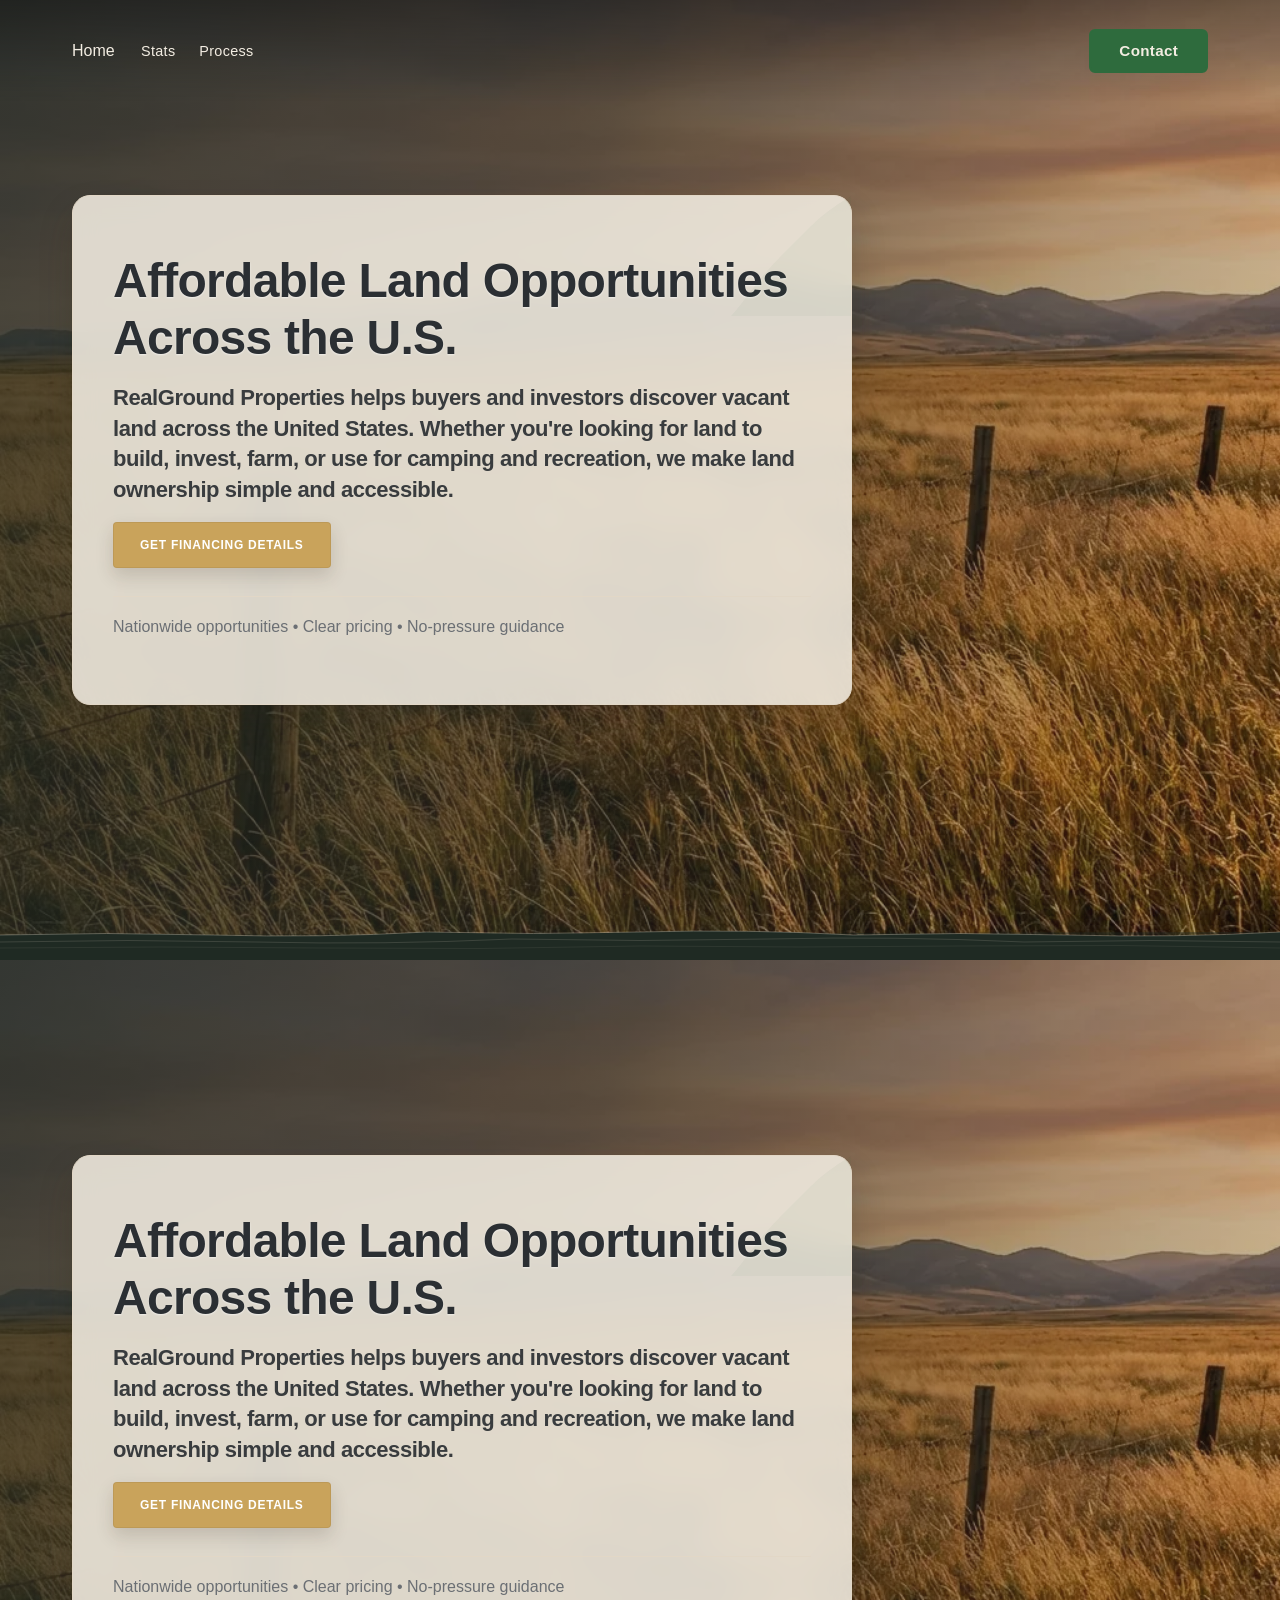
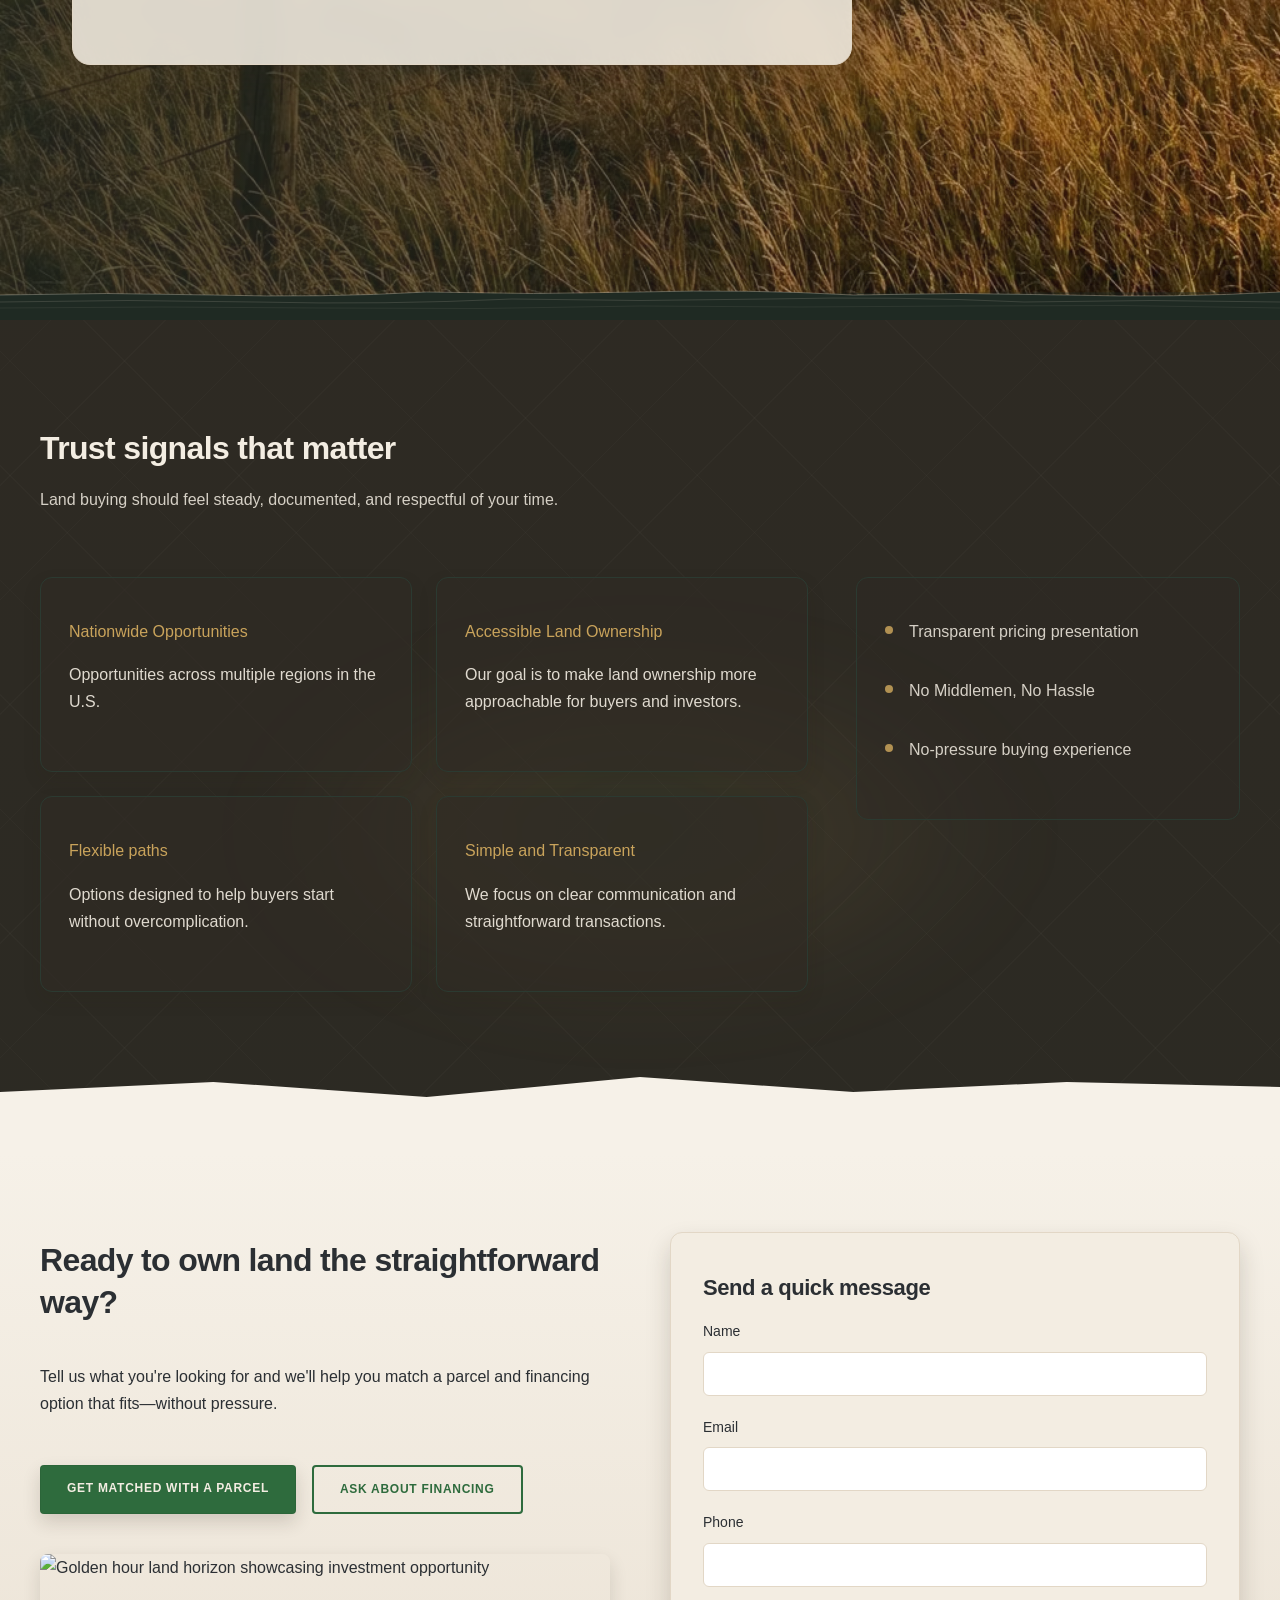
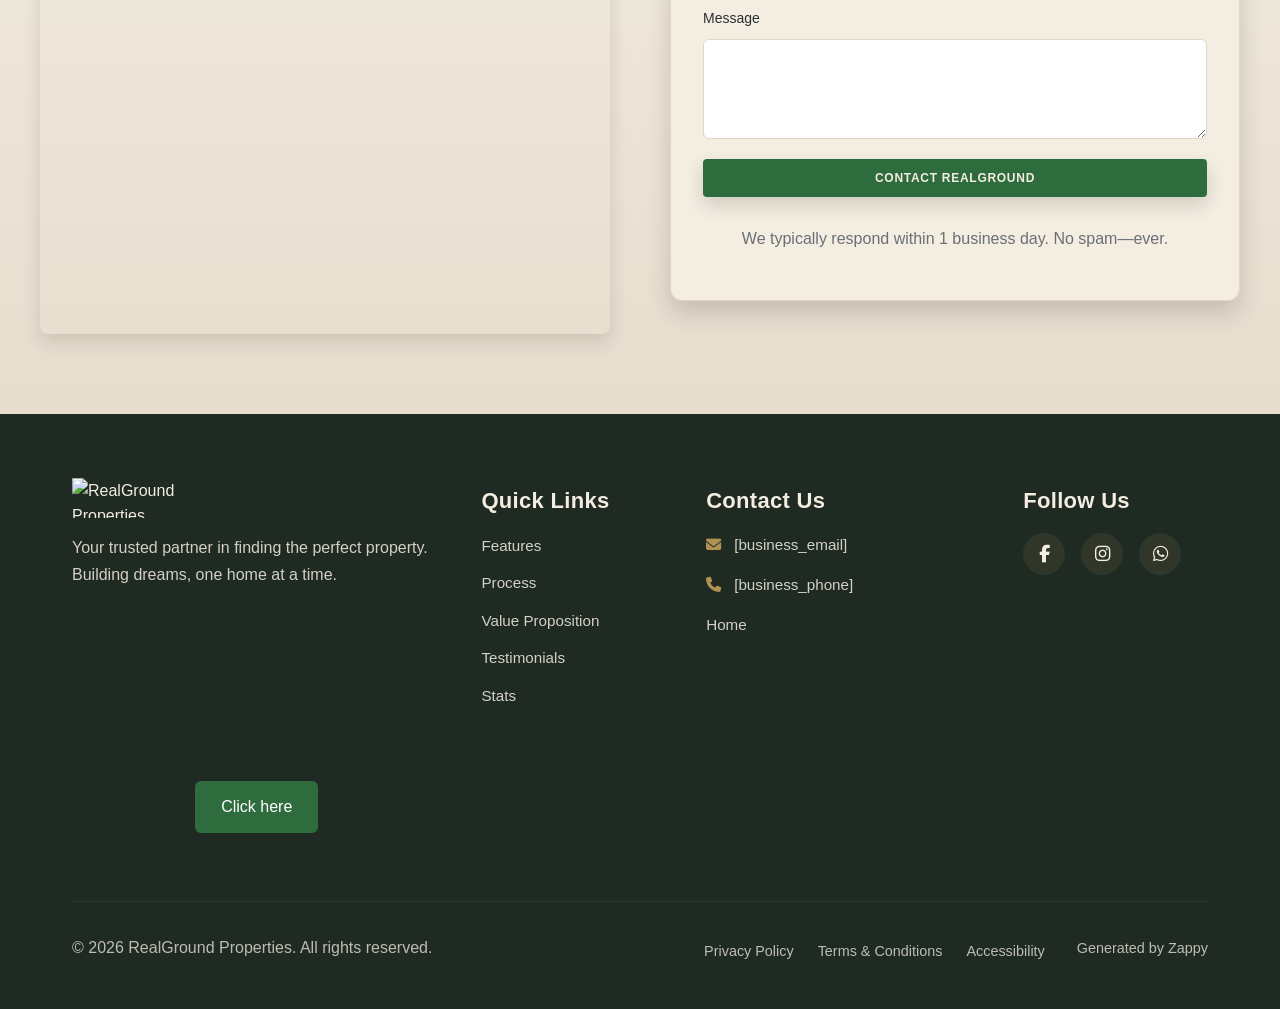
==== commit 58da7d60: "Background sync: Progressive GitHub Sync" ====
--- a/public/index.html
+++ b/public/index.html
@@ -1 +1 @@
-<!doctype html><html dir="ltr" lang="en"><head><meta charset="UTF-8"><meta content="width=device-width,initial-scale=1" name="viewport"><meta content="index, follow" name="robots"><title>Find Land for Sale Near You with Flexible Financing — RealGround Properties</title><meta content="Discover vacant land opportunities across America with transparent pricing and seller financing options. From residential lots to recreational getaways—your land search starts here." name="description"><meta content="zillow land for sale near me, seller financing real estate, vacant land for sale, recreational land, agricultural land" name="keywords"><link href="/assets/favicon.ico" rel="icon" type="image/x-icon"><link href="/assets/favicon-16x16.png" rel="icon" type="image/png" sizes="16x16"><link href="/assets/favicon-32x32.png" rel="icon" type="image/png" sizes="32x32"><link href="/assets/favicon-48x48.png" rel="icon" type="image/png" sizes="48x48"><link href="/assets/favicon-192x192.png" rel="icon" type="image/png" sizes="192x192"><link href="/assets/favicon-512x512.png" rel="icon" type="image/png" sizes="512x512"><link href="/assets/apple-touch-icon.png" rel="apple-touch-icon"><script>!function(){"use strict";var t="4b25e77c-18e2-4ebe-9d01-ecd56fb11695",e="https://api.zappy5.com/api/analytics/track",a=18e5,n=2592e6,o=!0,i=!0,r=!0;var s=function(){var e="zappy_visitor_"+t,a=null;try{if(a=localStorage.getItem(e)){var o=JSON.parse(a),i=Date.now();if(i-o.created<n)return o.lastSeen=i,localStorage.setItem(e,JSON.stringify(o)),o.id}}catch(t){console.warn("Zappy Analytics: LocalStorage not available")}var r="zv_"+Date.now()+"_"+Math.random().toString(36).substr(2,9);try{localStorage.setItem(e,JSON.stringify({id:r,created:Date.now(),lastSeen:Date.now()}))}catch(t){}return r}(),c=function(){var e="zappy_session_"+t,n=null;try{if(n=sessionStorage.getItem(e)){var o=JSON.parse(n),i=Date.now();if(i-o.timestamp<a)return o.timestamp=i,sessionStorage.setItem(e,JSON.stringify(o)),o.id}}catch(t){console.warn("Zappy Analytics: SessionStorage not available")}var r="zs_"+Date.now()+"_"+Math.random().toString(36).substr(2,9);try{sessionStorage.setItem(e,JSON.stringify({id:r,timestamp:Date.now()}))}catch(t){}return r}();function l(a,n){n=n||{};var o={website_id:t,event_type:a,page_path:window.location.pathname,referrer:document.referrer||"direct",visitor_id:s,session_id:c,metadata:n};if(navigator.sendBeacon){var i=new Blob([JSON.stringify(o)],{type:"application/json"});navigator.sendBeacon(e,i)}else fetch(e,{method:"POST",headers:{"Content-Type":"application/json"},body:JSON.stringify(o),keepalive:!0}).catch(function(t){console.warn("Zappy Analytics: Failed to track event",t)})}o&&l("pageview",{title:document.title,url:window.location.href}),i&&document.addEventListener("click",function(t){var e=t.target;if("BUTTON"===e.tagName||e.closest("button")){var a="BUTTON"===e.tagName?e:e.closest("button");l("click",{element:"button",text:a.textContent.trim().substring(0,100),id:a.id||null,class:a.className||null})}else if("A"===e.tagName||e.closest("a")){var n="A"===e.tagName?e:e.closest("a");l("navigation",{element:"link",text:n.textContent.trim().substring(0,100),href:n.href,external:n.hostname!==window.location.hostname})}},!0),r&&document.addEventListener("submit",function(t){var e=t.target;l("form_submit",{form_id:e.id||null,form_name:e.name||null,form_action:e.action||null,form_method:e.method||"GET"})},!0);var d=Date.now();window.addEventListener("beforeunload",function(){l("page_unload",{time_on_page:Math.floor((Date.now()-d)/1e3),page_path:window.location.pathname})}),window.zappyAnalytics={track:l,getVisitorId:function(){return s},getSessionId:function(){return c}}}()</script><meta content="Find Land for Sale Near You with Flexible Financing — RealGround Properties" property="og:title"><meta content="Discover vacant land opportunities across America with transparent pricing and seller financing options. From residential lots to recreational getaways—your land search starts here." property="og:description"><meta content="website" property="og:type"><meta content="en_US" property="og:locale"><meta content="summary_large_image" name="twitter:card"><meta content="Find Land for Sale Near You with Flexible Financing — RealGround Properties" name="twitter:title"><meta content="Discover vacant land opportunities across America with transparent pricing and seller financing options. From residential lots to recreational getaways—your land search starts here." name="twitter:description"><link href="https://cdnjs.cloudflare.com/ajax/libs/font-awesome/6.4.0/css/all.min.css" rel="stylesheet"><link href="/assets/favicon.ico" rel="icon" type="image/x-icon"><link href="/assets/favicon-16x16.png" rel="icon" type="image/png" sizes="16x16"><link href="/assets/favicon-32x32.png" rel="icon" type="image/png" sizes="32x32"><link href="/assets/favicon-48x48.png" rel="icon" type="image/png" sizes="48x48"><link href="/assets/favicon-192x192.png" rel="icon" type="image/png" sizes="192x192"><link href="/assets/favicon-512x512.png" rel="icon" type="image/png" sizes="512x512"><link href="/assets/apple-touch-icon.png" rel="apple-touch-icon"><link href="https://cdn.jsdelivr.net/npm/vanilla-cookieconsent@3/dist/cookieconsent.css" rel="stylesheet"><script src="https://cdn.jsdelivr.net/npm/vanilla-cookieconsent@3/dist/cookieconsent.umd.js"></script><script src="https://cdn.jsdelivr.net/gh/mickidum/acc_toolbar/acctoolbar/acctoolbar.min.js"></script><style data-zappy-section-v2-css="true">.home-hero-section{position:relative;width:100%;min-height:100vh;display:flex;align-items:center;justify-content:flex-start;overflow:visible;padding-bottom:60px;background-color:var(--bg-dark);color:var(--text-light)}.home-hero-section .hero-bg-wrapper{position:absolute;top:0;left:0;width:100%;height:100%;z-index:0;overflow:hidden}.home-hero-section .hero-bg-image{position:absolute;top:0;left:0;width:100%;height:100%;background-size:cover;background-position:center;background-repeat:no-repeat}.home-hero-section .hero-scrim{position:absolute;top:0;left:0;width:100%;height:100%;background-image:linear-gradient(110deg,rgba(31,42,35,.78) 0,rgba(31,42,35,.65) 40%,rgba(31,42,35,.35) 70%,rgba(31,42,35,.15) 100%);z-index:1;pointer-events:none}.home-hero-section .hero-content-wrapper{position:relative;z-index:10;width:100%;max-width:1200px;margin:0 auto;padding:0 32px;display:flex;align-items:center;min-height:100vh}.home-hero-section .hero-overlay-card{position:relative;max-width:580px;background:rgba(243,237,226,.88);backdrop-filter:blur(12px);-webkit-backdrop-filter:blur(12px);border-radius:18px;padding:48px 40px;box-shadow:0 18px 34px rgba(41,33,21,.2),0 0 1px rgba(47,42,35,.15);border:1px solid var(--border-light);color:var(--text-dark)}.home-hero-section .card-flourish{position:absolute;top:0;right:0;width:120px;height:120px;color:var(--primary);pointer-events:none}.home-hero-section .hero-overlay-card h1{font-family:Manrope,system-ui,-apple-system,'Segoe UI',Roboto,sans-serif;font-size:40px;font-weight:600;line-height:1.15;letter-spacing:-.015em;color:var(--text-dark);margin:0 0 20px 0;text-shadow:0 1px 2px rgba(255,255,255,.6)}.home-hero-section .hero-overlay-card h3{font-family:Inter,system-ui,-apple-system,'Segoe UI',Roboto,sans-serif;font-size:16px;font-weight:400;line-height:1.7;color:var(--text-dark);margin:0 0 32px 0;opacity:.92}.home-hero-section .hero-cta-row{display:flex;gap:14px;margin-bottom:28px;flex-wrap:wrap}.home-hero-section .btn-primary,.home-hero-section .btn-secondary{display:inline-block;padding:12px 26px;border-radius:4px;font-family:Inter,system-ui,-apple-system,'Segoe UI',Roboto,sans-serif;font-size:12px;font-weight:700;letter-spacing:.06em;text-transform:uppercase;text-decoration:none;border:1px solid rgba(0,0,0,.06);box-shadow:0 8px 18px rgba(41,33,21,.16);transition:transform 220ms ease,box-shadow 220ms ease,background-color 220ms ease;cursor:pointer}.home-hero-section .btn-primary{background:var(--primary);color:#fff}.home-hero-section .btn-primary:hover{background:#3c7b4d;transform:translateY(-2px);box-shadow:0 12px 24px rgba(41,33,21,.22)}.home-hero-section .btn-secondary{background:var(--accent);color:#fff}.home-hero-section .btn-secondary:hover{background:#d6902b;transform:translateY(-2px);box-shadow:0 12px 24px rgba(217,144,43,.22)}.home-hero-section .trust-row{font-family:Inter,system-ui,-apple-system,'Segoe UI',Roboto,sans-serif;font-size:12px;font-weight:600;line-height:1.5;color:var(--text-muted);margin:0;padding-top:16px;border-top:1px solid var(--border-light)}.home-hero-section .home-hero-divider-wrapper{position:absolute;bottom:0;left:0;width:100%;height:60px;pointer-events:none;z-index:5}.home-hero-section .home-hero-divider-wrapper svg{display:block;width:100%;height:100%}@media (max-width:768px){.home-hero-section{min-height:100vh;padding-bottom:60px}.home-hero-section .hero-content-wrapper{padding:100px 16px 0 16px;min-height:calc(100vh - 60px)}.home-hero-section .hero-overlay-card{max-width:100%;padding:32px 24px;border-radius:12px}.home-hero-section .card-flourish{width:80px;height:80px}.home-hero-section .hero-overlay-card h1{font-size:32px;margin-bottom:16px}.home-hero-section .hero-overlay-card h3{font-size:14px;margin-bottom:24px}.home-hero-section .hero-cta-row{flex-direction:column;gap:12px}.home-hero-section .btn-primary,.home-hero-section .btn-secondary{width:100%;text-align:center;padding:14px 20px}.home-hero-section .trust-row{font-size:11px;padding-top:12px}}</style><link href="/styles.css" rel="stylesheet"><style id="zappy-dropdown-submenu-styles">#navMenu li:has(.sub-menu),.nav-menu li:has(.sub-menu),.navbar li:has(.sub-menu),nav li:has(.sub-menu){position:relative}#navMenu .sub-menu,.nav-menu .sub-menu,.navbar .sub-menu,nav .sub-menu{display:block!important;position:absolute!important;top:100%;left:0;min-width:220px;background:#fff;border-radius:8px;box-shadow:0 8px 25px rgba(0,0,0,.15);padding:8px 0;opacity:0;visibility:hidden;transform:translateY(10px);transition:all .3s ease;z-index:1000;list-style:none;pointer-events:none}#navMenu li:hover>.sub-menu,.nav-menu li:hover>.sub-menu,.navbar li:hover>.sub-menu,nav li:hover>.sub-menu{opacity:1!important;visibility:visible!important;transform:translateY(0)!important;pointer-events:auto!important}.sub-menu li{list-style:none;margin:0;padding:0}.sub-menu a{display:block!important;padding:10px 16px!important;color:var(--text-dark,#333)!important;font-weight:500;text-decoration:none;white-space:nowrap;transition:background-color .2s}.sub-menu a:hover{background-color:#f5f5f5}[dir=rtl] .nav-menu .sub-menu,[dir=rtl] .navbar .sub-menu,[dir=rtl] nav .sub-menu,html[lang=ar] .nav-menu .sub-menu,html[lang=ar] .navbar .sub-menu,html[lang=ar] nav .sub-menu,html[lang=he] .nav-menu .sub-menu,html[lang=he] .navbar .sub-menu,html[lang=he] nav .sub-menu{left:auto!important;right:0!important}.sub-menu:empty,.sub-menu:not(:has(li)),.sub-menu:not(:has(li:not(.zappy-hidden-menu-item))){display:none!important;opacity:0!important;visibility:hidden!important;pointer-events:none!important}li:has(.menu-group-title):hover>.sub-menu{opacity:1!important;visibility:visible!important;transform:translateY(0)!important;pointer-events:auto!important}#navMenu>li>.menu-group-title,.nav-menu>li>.menu-group-title{display:inline-block;padding:.5rem 1rem;cursor:default;user-select:none}@media (max-width:768px){#navMenu .sub-menu,.nav-menu .sub-menu,.navbar .sub-menu,nav .sub-menu{position:static!important;transform:none!important;box-shadow:none!important;background:0 0!important;max-height:0;overflow:hidden;opacity:0;visibility:hidden;transition:max-height .3s ease,opacity .3s ease;padding:0!important;border-radius:0!important}.sub-menu.mobile-expanded{max-height:500px!important;opacity:1!important;visibility:visible!important;padding:8px 0 8px 16px!important}[dir=rtl] .sub-menu.mobile-expanded,html[lang=he] .sub-menu.mobile-expanded{padding:8px 16px 8px 0!important}#navMenu li:hover>.sub-menu,.nav-menu li:hover>.sub-menu,.navbar li:hover>.sub-menu,nav li:hover>.sub-menu{opacity:0;visibility:hidden;pointer-events:none}#navMenu li>.sub-menu.mobile-expanded,.nav-menu li>.sub-menu.mobile-expanded,.navbar li>.sub-menu.mobile-expanded,nav li>.sub-menu.mobile-expanded{opacity:1!important;visibility:visible!important;pointer-events:auto!important}#navMenu li:has(.sub-menu),.nav-menu li:has(.sub-menu),.navbar li:has(.sub-menu),nav li:has(.sub-menu){display:flex!important;flex-wrap:wrap!important;align-items:center!important;position:relative!important;min-height:44px!important}#navMenu li:has(.sub-menu)>a,.nav-menu li:has(.sub-menu)>a,.navbar li:has(.sub-menu)>a,nav li:has(.sub-menu)>a{flex:1!important;min-width:0!important}#navMenu li:has(.sub-menu)>.menu-group-title,.nav-menu li:has(.sub-menu)>.menu-group-title,.navbar li:has(.sub-menu)>.menu-group-title,nav li:has(.sub-menu)>.menu-group-title{flex:1!important;min-width:0!important;padding:0!important;line-height:inherit!important}#navMenu li:has(.sub-menu)>.sub-menu,.nav-menu li:has(.sub-menu)>.sub-menu,.navbar li:has(.sub-menu)>.sub-menu,nav li:has(.sub-menu)>.sub-menu{flex-basis:100%!important;width:100%!important}#navMenu li:has(.sub-menu)>a [class*=arrow],#navMenu li:has(.sub-menu)>a [class*=chevron],.nav-menu li:has(.sub-menu)>a .fa-angle-down,.nav-menu li:has(.sub-menu)>a .fa-chevron-down,.nav-menu li:has(.sub-menu)>a [class*=arrow],.nav-menu li:has(.sub-menu)>a [class*=chevron],nav li:has(.sub-menu)>a [class*=arrow],nav li:has(.sub-menu)>a [class*=chevron]{display:none!important;visibility:hidden!important}.mobile-submenu-toggle{display:flex!important;align-items:center!important;justify-content:center!important;width:44px!important;height:auto!important;background:0 0!important;border:none!important;cursor:pointer!important;color:var(--text-light)!important;position:static!important;flex-shrink:0!important;align-self:stretch!important;z-index:2!important;padding:0!important;margin:0!important}.mobile-submenu-toggle::after{content:''!important;width:0!important;height:0!important;border-left:6px solid transparent!important;border-right:6px solid transparent!important;border-top:7px solid currentColor!important;transition:transform .3s ease!important}.mobile-submenu-toggle.expanded::after{transform:rotate(180deg)!important}.sub-menu a{padding:10px 0!important;display:block!important;color:var(--text-light)!important}.navbar .sub-menu li a,.zappy-products-dropdown .sub-menu a,nav.navbar .sub-menu li a{color:var(--text-light)!important}}@media (min-width:769px){.mobile-submenu-toggle{display:none!important}}</style><style id="mobile-lang-menu-deployed-css">@media (max-width:768px){.lang-switcher,.nav-container .lang-switcher,.nav-cta-container .lang-switcher,.nav-ecommerce-icons .lang-switcher,.nav-icons-left .lang-switcher,.navbar .lang-switcher,.navbar .nav-cta-container .lang-switcher{display:none!important}.mobile-lang-menu{width:100%;border-top:1px solid rgba(128,128,128,.2);padding:8px 0 0 0;margin-top:8px}.mobile-lang-toggle{display:flex!important;align-items:center;justify-content:space-between;width:100%;padding:12px 16px;background:0 0;border:none;cursor:pointer;font-size:15px;color:inherit;font-family:inherit}.mobile-lang-toggle::after{content:'';display:inline-block;width:8px;height:8px;border-right:2px solid currentColor;border-bottom:2px solid currentColor;transform:rotate(45deg);transition:transform .3s ease;margin-left:8px}.mobile-lang-toggle.expanded::after{transform:rotate(-135deg)}.mobile-lang-options{max-height:0;overflow:hidden;transition:max-height .3s ease}.mobile-lang-options.expanded{max-height:300px}.mobile-lang-option{display:flex!important;align-items:center;gap:10px;padding:10px 24px;text-decoration:none;color:inherit;font-size:14px;font-family:inherit}.mobile-lang-option:hover{background:rgba(128,128,128,.1)}.mobile-lang-option.active{font-weight:600;opacity:.7;pointer-events:none}.mobile-lang-option img{width:20px;height:20px;border-radius:50%}}@media (min-width:769px){.mobile-lang-menu{display:none!important}}</style><style id="zappy-widget-visibility">#mic-access-tool-box,#mic-access-tool-general-button,#mic-init-access-tool #mic-access-tool-box,#mic-init-access-tool #mic-access-tool-general-button,#mic-init-access-tool .mic-access-tool-general-button,._access-icon,._access-menu,.mic-access-tool-box,.mic-access-tool-general-button,div[id*=mic-access-tool-box]{display:none!important;visibility:hidden!important;opacity:0!important;pointer-events:none!important}</style></head><body><nav class="navbar"><button class="mobile-toggle" aria-label="Menu" id="mobileToggle"><svg viewBox="0 0 24 24" fill="none" height="24" width="24" class="hamburger-icon"><path d="M3 12h18M3 6h18M3 18h18" stroke="currentColor" stroke-width="2" stroke-linecap="round"></path></svg><svg viewBox="0 0 24 24" fill="none" height="24" width="24" class="close-icon" style="display:none"><path d="M18 6L6 18M6 6l12 12" stroke="currentColor" stroke-width="2" stroke-linecap="round"></path></svg></button><button class="phone-header-btn" aria-label="Call" data-phone="[business_phone]"><svg viewBox="0 0 24 24" fill="currentColor" height="20" width="20"><path d="M22 16.92v3a2 2 0 0 1-2.18 2 19.79 19.79 0 0 1-8.63-3.07 19.5 19.5 0 0 1-6-6 19.79 19.79 0 0 1-3.07-8.67A2 2 0 0 1 4.11 2h3a2 2 0 0 1 2 1.72 12.84 12.84 0 0 0 .7 2.81 2 2 0 0 1-.45 2.11L8.09 9.91a16 16 0 0 0 6 6l1.27-1.27a2 2 0 0 1 2.11-.45 12.84 12.84 0 0 0 2.81.7A2 2 0 0 1 22 16.92z"></path></svg></button><div class="nav-container"><div class="nav-brand"><a href="/" class="logo-link">Home</a></div><ul class="nav-menu" id="navMenu"><li><a href="#stats">Stats</a></li><li><a href="#process">Process</a></li></ul><div class="nav-cta-container"><a href="#cta" class="nav-cta-btn">Contact</a></div></div></nav><script>window.addEventListener("load",function(){const e=document.querySelector(".navbar, nav, header");if(!e)return void console.log("[Navbar] Navbar element not found");let t=document.getElementById("mobileToggle")||document.querySelector(".mobile-toggle")||document.querySelector(".hamburger")||document.querySelector(".hamburger-menu")||document.querySelector(".menu-toggle")||document.querySelector(".burger-menu")||document.querySelector('[aria-label="Menu"]')||document.querySelector('[aria-label="תפריט"]');const o=document.querySelector(".phone-header-btn"),n=window.getComputedStyle(e);let r=n.backgroundColor;if(console.log("[Navbar] Initial navbar background:",r),"transparent"===r||"rgba(0, 0, 0, 0)"===r||r.startsWith("rgba")&&r.includes(", 0)")){const e=n.backgroundImage;if(e&&"none"!==e)console.log("[Navbar] Navbar has background image/gradient, using dark text"),r="rgb(240, 240, 240)";else{const e=window.getComputedStyle(document.body).backgroundColor;console.log("[Navbar] Navbar transparent, using body background:",e),r=e}}const i=r.match(/\d+/g);if(i&&i.length>=3){const e=(.299*parseInt(i[0])+.587*parseInt(i[1])+.114*parseInt(i[2]))/255;console.log("[Navbar] Mobile button colors preserved from Claude CSS (luminance:",e.toFixed(2)+")");const n=document.createElement("style");n.id="zappy-mobile-nav-fix";document.documentElement.lang;document.documentElement.dir,n.textContent='\n        /* Hide mobile buttons on desktop, show only on mobile */\n        @media (min-width: 769px) {\n          .mobile-toggle,\n          .phone-header-btn {\n            display: none !important;\n          }\n        }\n        \n        /* Show and position mobile buttons correctly on mobile */\n        @media (max-width: 768px) {\n          .mobile-toggle,\n          .phone-header-btn {\n            position: absolute !important;\n            top: 50% !important;\n            transform: translateY(-50%) !important;\n            z-index: 1001 !important;\n            display: flex !important;\n            align-items: center !important;\n            justify-content: center !important;\n            width: 36px !important;\n            height: 36px !important;\n            border-radius: 50% !important;\n            border: none !important;\n            cursor: pointer !important;\n            padding: 6px !important;\n            background: none !important;\n            color: var(--nav-text, var(--text-light)) !important;\n          }\n          \n          /* LTR positioning (default): hamburger LEFT, phone RIGHT */\n          html:not([dir="rtl"]):not([lang="he"]):not([lang="ar"]) .mobile-toggle,\n          html[dir="ltr"] .mobile-toggle {\n            left: 12px !important;\n            right: auto !important;\n          }\n          html:not([dir="rtl"]):not([lang="he"]):not([lang="ar"]) .phone-header-btn,\n          html[dir="ltr"] .phone-header-btn {\n            right: 12px !important;\n            left: auto !important;\n          }\n          \n          /* RTL positioning: hamburger RIGHT, phone LEFT */\n          html[dir="rtl"] .mobile-toggle,\n          html[lang="he"] .mobile-toggle,\n          html[lang="ar"] .mobile-toggle {\n            right: 12px !important;\n            left: auto !important;\n          }\n          html[dir="rtl"] .phone-header-btn,\n          html[lang="he"] .phone-header-btn,\n          html[lang="ar"] .phone-header-btn {\n            left: 12px !important;\n            right: auto !important;\n          }\n          \n          /* CRITICAL: Ensure nav-container has min-height on mobile */\n          /* All children are positioned absolutely/fixed on mobile, so height:auto collapses to 0 */\n          .nav-container {\n            min-height: 70px !important;\n            position: relative !important;\n          }\n          \n          /* Ensure SVG icons are properly sized and inherit color */\n          .mobile-toggle svg,\n          .phone-header-btn svg {\n            width: 24px !important;\n            height: 24px !important;\n            /* Don\'t force display - let JavaScript control hamburger/close toggle */\n          }\n          \n          /* Reset nav-cta-container on mobile - remove desktop box-shadow/padding */\n          /* that creates a visible ghost box when CTA button is hidden */\n          .nav-cta-container {\n            box-shadow: none !important;\n            padding: 0 !important;\n          }\n          \n          /* Hide nav-cta-container entirely on mobile when there\'s no lang-switcher */\n          /* (only the CTA button is inside, and it\'s hidden on mobile) */\n          .nav-cta-container:not(:has(.lang-switcher)) {\n            display: none !important;\n          }\n          \n          /* CRITICAL: Prevent hero image fade gradient from bleeding over headline text */\n          /* The .image-fade-gradient has bottom: -30px (extends below parent) */\n          /* On mobile stacked layout, this overlaps the h1 text below the image */\n          .hero-image-column {\n            overflow: hidden !important;\n          }\n          .image-fade-gradient {\n            bottom: 0 !important;\n          }\n          \n          /* Hide desktop language switcher on mobile - hamburger menu handles it */\n          /* High specificity to override stored CSS */\n          .lang-switcher,\n          .nav-cta-container .lang-switcher,\n          .nav-container .lang-switcher,\n          .navbar .lang-switcher,\n          .navbar .nav-cta-container .lang-switcher {\n            display: none !important;\n          }\n        }\n      ';const r=document.getElementById("zappy-mobile-nav-fix");r&&r.remove(),document.head.appendChild(n),console.log("[Navbar] Critical CSS injected for mobile nav positioning");const l=window.innerWidth<=768;if(t){const e=t.querySelector(".hamburger-icon"),o=t.querySelector(".close-icon");e&&(e.style.setProperty("width","24px","important"),e.style.setProperty("height","24px","important"),e.style.setProperty("display","block","important")),o&&(o.style.setProperty("width","24px","important"),o.style.setProperty("height","24px","important"),o.style.setProperty("display","none","important")),l?(t.style.setProperty("position","absolute","important"),t.style.setProperty("top","50%","important"),t.style.setProperty("transform","translateY(-50%)","important"),t.style.setProperty("z-index","1001","important"),t.style.removeProperty("left"),t.style.removeProperty("right"),console.log("[Navbar] Mobile toggle positioning applied (mobile viewport)")):(t.style.removeProperty("position"),t.style.removeProperty("top"),t.style.removeProperty("transform"),t.style.removeProperty("z-index"),t.style.removeProperty("left"),t.style.removeProperty("right"),console.log("[Navbar] Desktop viewport - cleared mobile toggle inline positioning"))}if(o){const e=o.querySelector("svg");e&&(e.style.width="24px",e.style.height="24px",e.setAttribute("width","24"),e.setAttribute("height","24")),l?(o.style.setProperty("position","absolute","important"),o.style.setProperty("top","50%","important"),o.style.setProperty("transform","translateY(-50%)","important"),o.style.setProperty("z-index","1001","important"),o.style.removeProperty("left"),o.style.removeProperty("right"),console.log("[Navbar] Phone button positioning applied (mobile viewport)")):(o.style.removeProperty("position"),o.style.removeProperty("top"),o.style.removeProperty("transform"),o.style.removeProperty("z-index"),o.style.removeProperty("left"),o.style.removeProperty("right"),console.log("[Navbar] Desktop viewport - cleared phone button inline positioning"))}}else console.log("[Navbar] Could not parse background color:",r);t=document.getElementById("mobileToggle")||document.querySelector(".mobile-toggle")||document.querySelector(".hamburger")||document.querySelector(".hamburger-menu")||document.querySelector(".menu-toggle")||document.querySelector(".burger-menu")||document.querySelector('[aria-label="Menu"]')||document.querySelector('[aria-label="תפריט"]');const l=document.getElementById("navMenu")||document.querySelector(".nav-menu")||document.querySelector(".nav-links")||document.querySelector("nav ul:not(.submenu)");if(!t||!l)return void console.log("[Navbar] Mobile toggle or menu not found:",{toggle:!!t,menu:!!l});l.id||(l.id="navMenu"),console.log("[Navbar] Initializing mobile menu...");const a=t.cloneNode(!0);t.parentNode.replaceChild(a,t),a.addEventListener("click",function(e){e.preventDefault(),e.stopPropagation();const t=this.querySelector(".hamburger-icon"),o=this.querySelector(".close-icon");l.classList.contains("active")?(l.classList.remove("active"),t&&t.style.setProperty("display","block","important"),o&&o.style.setProperty("display","none","important"),document.body.style.overflow="",console.log("[Navbar] Menu closed")):(l.classList.add("active"),t&&t.style.setProperty("display","none","important"),o&&o.style.setProperty("display","block","important"),document.body.style.overflow="hidden",console.log("[Navbar] Menu opened"))}),l.querySelectorAll("a").forEach(function(e){e.addEventListener("click",function(){if("#"===this.getAttribute("href"))return;const e=a.querySelector(".hamburger-icon"),t=a.querySelector(".close-icon");l.classList.remove("active"),e&&e.style.setProperty("display","block","important"),t&&t.style.setProperty("display","none","important"),document.body.style.overflow="",console.log("[Navbar] Menu closed (link clicked)")})});var s=l.querySelectorAll(".dropdown-toggle");s.forEach(function(e){e.addEventListener("click",function(e){e.preventDefault(),e.stopPropagation();var t=this.closest(".nav-dropdown");t&&(t.parentNode.querySelectorAll(".nav-dropdown.open").forEach(function(e){e!==t&&e.classList.remove("open")}),t.classList.toggle("open"),console.log("[Navbar] Dropdown toggled:",t.classList.contains("open")?"open":"closed"))})}),document.addEventListener("click",function(e){e.target.closest(".nav-dropdown")||document.querySelectorAll(".nav-dropdown.open").forEach(function(e){e.classList.remove("open")})}),console.log("[Navbar] Dropdown handlers initialized for "+s.length+" dropdowns"),o&&o.addEventListener("click",function(){const e=document.querySelectorAll('a[href^="tel:"]'),t=e.length>0?e[0].getAttribute("href").replace("tel:",""):"[business_phone]";window.location.href="tel:"+t,console.log("[Navbar] Phone button clicked")}),console.log("[Navbar] Mobile menu initialized successfully");const p=function(){const e=document.querySelector(".whatsapp-float");e&&(window.innerWidth>=769?(e.style.setProperty("display","none","important"),e.style.setProperty("visibility","hidden","important"),e.style.setProperty("opacity","0","important"),e.style.setProperty("pointer-events","none","important"),console.log("[WhatsApp] Button hidden on desktop")):(e.style.removeProperty("display"),e.style.removeProperty("visibility"),e.style.removeProperty("opacity"),e.style.removeProperty("pointer-events"),console.log("[WhatsApp] Button visible on mobile")))};let c;p(),window.addEventListener("resize",function(){clearTimeout(c),c=setTimeout(p,100)})})</script><main><section class="home-hero-section" data-layout-spec="Home-hero" id="zappy-section-0" data-hero-type="fullscreen-scrim" data-zappy-section="true" style="opacity:1"><div class="hero-bg-wrapper"><div class="hero-bg-image" style="background-image:url('assets/site-home-hero-bg-1773707806402-y152o9.webp?v=1773707807957');background-size:cover;background-position:center" aria-label="Open land at golden hour" role="img"></div></div><div class="hero-scrim" aria-hidden="true"></div><div class="hero-content-wrapper"><div class="hero-overlay-card" style="max-width:780px"><grammarly-extension class="dnXmp" data-grammarly-shadow-root="true" style="position:absolute;top:-1px;left:-1px;pointer-events:none;--rem:16"></grammarly-extension><grammarly-extension class="dnXmp" data-grammarly-shadow-root="true" style="position:absolute;top:-1px;left:-1px;pointer-events:none;--rem:16"></grammarly-extension><svg viewBox="0 0 120 120" aria-hidden="true" xmlns="http://www.w3.org/2000/svg" class="card-flourish" fill="none" height="120" width="120"><path d="M120,0 Q95,15 80,30 T50,60 Q35,75 20,95 T0,120 L120,120 Z" fill="currentColor" opacity="0.04"></path></svg><h1 spellcheck="false">Affordable Land Opportunities Across the U.S.</h1><h3 data-zappy-text-width="readable" spellcheck="false" style="outline:none;max-width:65ch;margin-left:auto;margin-right:auto">RealGround Properties helps buyers and investors discover vacant land across the United States. Whether you're looking for land to build, invest, farm, or use for camping and recreation, we make land ownership simple and accessible.</h3><div class="hero-cta-row" spellcheck="false"><a href="#contact" class="btn-secondary" data-element-id="btn-1773708044900-s0xutehvo" data-element-type="button" data-native-element="true">Get financing details</a></div><p class="trust-row" spellcheck="false">Nationwide opportunities • Clear pricing • No-pressure guidance</p><grammarly-extension-vbars class="dnXmp" data-grammarly-shadow-root="true" style="display:contents;--rem:16"></grammarly-extension-vbars></div></div><div class="home-hero-divider-wrapper"><svg viewBox="0 0 1200 60" aria-hidden="true" xmlns="http://www.w3.org/2000/svg" preserveAspectRatio="none"><path d="M0,60 L0,35 Q100,32 200,35 T400,32 Q500,35 600,32 T800,35 Q900,32 1000,35 T1200,32 L1200,60 Z" fill="var(--bg-dark)"></path><path d="M0,35 Q100,32 200,35 T400,32 Q500,35 600,32 T800,35 Q900,32 1000,35 T1200,32" fill="var(--bg-dark)" opacity="0.4" stroke="var(--border-light)" stroke-width="0.8"></path><path d="M0,42 Q120,39 240,42 T480,39 Q600,42 720,39 T960,42 Q1080,39 1200,42" fill="var(--bg-dark)" opacity="0.25" stroke="var(--border-light)" stroke-width="0.6"></path><path d="M0,48 Q150,46 300,48 T600,46 Q750,48 900,46 T1200,48" fill="var(--bg-dark)" opacity="0.15" stroke="var(--border-light)" stroke-width="0.5"></path></svg></div></section><section class="home-hero-section" data-layout-spec="Home-hero" id="zappy-section-0-dup-1773748728965" data-hero-type="fullscreen-scrim" data-zappy-section="true" style="opacity:1"><div class="hero-bg-wrapper"><div class="hero-bg-image" style="background-image:url('assets/site-home-hero-bg-1773707806402-y152o9.webp?v=1773707807957');background-size:cover;background-position:center" aria-label="Open land at golden hour" role="img"></div></div><div class="hero-scrim" aria-hidden="true"></div><div class="hero-content-wrapper"><div class="hero-overlay-card" style="max-width:780px"><grammarly-extension class="dnXmp" data-grammarly-shadow-root="true" style="position:absolute;top:-1px;left:-1px;pointer-events:none;--rem:16"></grammarly-extension><grammarly-extension class="dnXmp" data-grammarly-shadow-root="true" style="position:absolute;top:-1px;left:-1px;pointer-events:none;--rem:16"></grammarly-extension><svg viewBox="0 0 120 120" aria-hidden="true" xmlns="http://www.w3.org/2000/svg" class="card-flourish" fill="none" height="120" width="120"><path d="M120,0 Q95,15 80,30 T50,60 Q35,75 20,95 T0,120 L120,120 Z" fill="currentColor" opacity="0.04"></path></svg><h1 spellcheck="false">Affordable Land Opportunities Across the U.S.</h1><h3 data-zappy-text-width="readable" spellcheck="false" style="outline:none;max-width:65ch;margin-left:auto;margin-right:auto">RealGround Properties helps buyers and investors discover vacant land across the United States. Whether you're looking for land to build, invest, farm, or use for camping and recreation, we make land ownership simple and accessible.</h3><div class="hero-cta-row" spellcheck="false"><a href="#contact" class="btn-secondary" data-element-id="btn-1773708044900-s0xutehvo" data-element-type="button" data-native-element="true">Get financing details</a></div><p class="trust-row" spellcheck="false">Nationwide opportunities • Clear pricing • No-pressure guidance</p><grammarly-extension-vbars class="dnXmp" data-grammarly-shadow-root="true" style="display:contents;--rem:16"></grammarly-extension-vbars></div></div><div class="home-hero-divider-wrapper"><svg viewBox="0 0 1200 60" aria-hidden="true" xmlns="http://www.w3.org/2000/svg" preserveAspectRatio="none"><path d="M0,60 L0,35 Q100,32 200,35 T400,32 Q500,35 600,32 T800,35 Q900,32 1000,35 T1200,32 L1200,60 Z" fill="#1F2A23"></path><path d="M0,35 Q100,32 200,35 T400,32 Q500,35 600,32 T800,35 Q900,32 1000,35 T1200,32" fill="#1F2A23" opacity="0.4" stroke="var(--border-light)" stroke-width="0.8"></path><path d="M0,42 Q120,39 240,42 T480,39 Q600,42 720,39 T960,42 Q1080,39 1200,42" fill="#1F2A23" opacity="0.25" stroke="var(--border-light)" stroke-width="0.6"></path><path d="M0,48 Q150,46 300,48 T600,46 Q750,48 900,46 T1200,48" fill="#1F2A23" opacity="0.15" stroke="var(--border-light)" stroke-width="0.5"></path></svg></div></section><section class="home-stats-section" data-layout-spec="Home-stats" id="stats"><div class="home-stats-container"><div class="home-stats-header"><h2>Trust signals that matter</h2><p>Land buying should feel steady, documented, and respectful of your time.</p></div><div class="home-stats-content"><div class="home-stats-grid zappy-preserve-css-grid" style="display:grid;grid-template-columns:372px 372px" data-original-gap="24px" data-original-item-width="372" data-zappy-auto-grid="true" id="zappy-auto-grid-1773748692509-djsgvb"><div class="home-stats-card"><p class="stat-number">Nationwide Opportunities</p><p class="stat-description">Opportunities across multiple regions in the U.S.</p></div><div class="home-stats-card"><p class="stat-number">Accessible Land Ownership</p><p class="stat-description" spellcheck="false">Our goal is to make land ownership more approachable for buyers and investors.</p></div><div class="home-stats-card"><p class="stat-number">Flexible paths</p><p class="stat-description">Options designed to help buyers start without overcomplication.</p></div><div class="home-stats-card"><grammarly-extension class="dnXmp" data-grammarly-shadow-root="true" style="position:absolute;top:-1px;left:-1px;pointer-events:none;--rem:16"></grammarly-extension><grammarly-extension class="dnXmp" data-grammarly-shadow-root="true" style="position:absolute;top:-1px;left:-1px;pointer-events:none;--rem:16"></grammarly-extension><p class="stat-number">Simple and Transparent</p><p class="stat-description" spellcheck="false">We focus on clear communication and straightforward transactions.</p><grammarly-extension-vbars class="dnXmp" data-grammarly-shadow-root="true" style="display:contents;--rem:16"></grammarly-extension-vbars></div></div><div class="home-stats-trust"><p>Transparent pricing presentation</p><p>No Middlemen, No Hassle</p><p>No-pressure buying experience</p></div></div></div><div class="home-stats-contour-lines" aria-hidden="true"></div><div class="home-stats-spotlight" aria-hidden="true"></div><div class="home-stats-divider-wrapper"><svg viewBox="0 0 1200 100" aria-hidden="true" xmlns="http://www.w3.org/2000/svg" preserveAspectRatio="none"><path d="M0,100 L0,40 L200,30 L400,45 L600,25 L800,40 L1000,30 L1200,35 L1200,100 Z" fill="#F6F1E8"></path></svg></div></section><section class="home-cta-section" data-layout-spec="Home-cta" id="cta"><div class="home-cta-container"><div class="home-cta-grid"><div class="home-cta-content-column"><h2 class="home-cta-heading">Ready to own land the straightforward way?</h2><p class="home-cta-description">Tell us what you're looking for and we'll help you match a parcel and financing option that fits—without pressure.</p><div class="home-cta-buttons"><a href="#contact" class="btn-primary home-cta-btn">Get matched with a parcel</a><a href="#financing" class="btn-secondary home-cta-btn">Ask about financing</a></div><div class="home-cta-image-card"><img alt="Golden hour land horizon showcasing investment opportunity" src="/assets/site-home-cta-image-1.webp" data-context="Golden hour landscape photograph of vacant land with warm sunlight illuminating rolling hills and open horizon, conveying opportunity and natural beauty for real estate investment" data-placeholder="home-cta-image-1" height="400" width="600"></div></div><div class="home-cta-form-column"><div class="home-cta-form-card"><h3 class="home-cta-form-heading">Send a quick message</h3><form class="contact-form home-cta-form"><div class="home-cta-form-group"><label class="home-cta-label" for="cta-name">Name</label><input class="home-cta-input" id="cta-name" name="name" type="text" required=""></div><div class="home-cta-form-group"><label class="home-cta-label" for="cta-email">Email</label><input class="home-cta-input" id="cta-email" name="email" type="email" required=""></div><div class="home-cta-form-group"><label class="home-cta-label" for="cta-phone">Phone</label><input class="home-cta-input" id="cta-phone" name="phone" type="tel"></div><div class="home-cta-form-group"><label class="home-cta-label" for="cta-message">Message</label><textarea class="home-cta-textarea" id="cta-message" name="message" required="" rows="4"></textarea></div><button class="btn-primary home-cta-submit" type="submit">Contact RealGround</button><p class="home-cta-reassurance">We typically respond within 1 business day. No spam—ever.</p></form></div></div></div></div></section></main><footer class="site-footer"><div class="footer-container"><div class="footer-top"><div class="footer-column footer-company"><img alt="RealGround Properties" src="/assets/realground-properties-real-estate-logo-1773710222031-8zm47h.webp?v=1773710222346-0qz8so" class="logo"><p class="footer-tagline">Your trusted partner in finding the perfect property. Building dreams, one home at a time.</p></div><div class="footer-column footer-links"><h3 class="footer-heading">Quick Links</h3><ul class="footer-nav"><li><a href="#features">Features</a></li><li><a href="#process">Process</a></li><li><a href="#value-proposition">Value Proposition</a></li><li><a href="#testimonials">Testimonials</a></li><li><a href="#stats">Stats</a></li></ul></div><div class="footer-column footer-contact"><h3 class="footer-heading">Contact Us</h3><ul class="contact-list"><li><i class="fas fa-envelope"></i><a href="mailto:[business_email]">[business_email]</a></li><li><i class="fas fa-phone"></i><a href="tel:[business_phone]">[business_phone]</a></li><li><a href="/">Home</a></li></ul></div><div class="footer-column footer-social"><h3 class="footer-heading">Follow Us</h3><div class="social-links"><a href="[facebook_handle]" aria-label="Facebook"><i class="fab fa-facebook-f"></i></a><a href="[instagram_handle]" aria-label="Instagram"><i class="fab fa-instagram"></i></a><a href="[whatsapp_handle]" aria-label="WhatsApp"><i class="fab fa-whatsapp"></i></a></div></div></div><div class="footer-bottom"><div class="footer-bottom-left"><p class="copyright">© 2026 RealGround Properties. All rights reserved.</p></div><div class="footer-bottom-right"><ul class="legal-links"><li><a href="/privacy">Privacy Policy</a></li><li><a href="/terms">Terms &amp; Conditions</a></li><li><a href="/accessibility">Accessibility</a></li></ul><a href="https://zappy5.com" class="zappy-attribution" target="_blank">Generated by Zappy</a></div></div></div></footer><a href="https://wa.me/[whatsapp_handle]" class="whatsapp-float" aria-label="WhatsApp"><i class="fab fa-whatsapp"></i></a><div data-integration="accessibility:toolbar"></div><script src="/script.js"></script><script id="zappy-mobile-submenu-script">!function(){function e(){if(window.innerWidth>768)return document.querySelectorAll(".mobile-submenu-toggle").forEach(function(e){e.remove()}),void document.querySelectorAll(".sub-menu.mobile-expanded").forEach(function(e){e.classList.remove("mobile-expanded")});document.querySelectorAll(".nav-menu li:has(.sub-menu), nav li:has(.sub-menu), .navbar li:has(.sub-menu), #navMenu li:has(.sub-menu)").forEach(function(e){if(!e.querySelector(".mobile-submenu-toggle")){var t=e.querySelector(".sub-menu"),n=e.querySelector(":scope > a");if(t&&n){var o=document.createElement("button");o.className="mobile-submenu-toggle",o.setAttribute("aria-label","Toggle submenu"),o.setAttribute("type","button"),n.insertAdjacentElement("afterend",o),o.addEventListener("click",function(e){e.preventDefault(),e.stopPropagation(),document.querySelectorAll(".sub-menu.mobile-expanded").forEach(function(e){if(e!==t){e.classList.remove("mobile-expanded");var n=e.parentElement.querySelector(".mobile-submenu-toggle");n&&n.classList.remove("expanded")}}),t.classList.toggle("mobile-expanded"),o.classList.toggle("expanded")})}}})}var t;"loading"===document.readyState?document.addEventListener("DOMContentLoaded",e):e(),window.addEventListener("resize",function(){clearTimeout(t),t=setTimeout(e,250)});var n=new MutationObserver(function(t){t.forEach(function(t){if("attributes"===t.type){var n=t.target;n.classList&&(n.classList.contains("active")||n.classList.contains("open"))&&setTimeout(e,100)}})});setTimeout(function(){document.querySelectorAll(".mobile-menu, .nav-menu, #navMenu, nav").forEach(function(e){n.observe(e,{attributes:!0,attributeFilter:["class","style"]})})},500)}()</script><script id="zappy-navbar-scroll-effect">!function(){var e=document.querySelector("nav.navbar,.navbar:not(.zappy-catalog-menu)"),t=document.querySelector(".zappy-catalog-menu,#zappy-catalog-menu");if(e){var r="rgba(243,237,226,0.85)",o=getComputedStyle(document.documentElement),a=o.getPropertyValue("--text-dark").trim()||"#1a1a1a",s=(o.getPropertyValue("--text-light").trim(),a);e.style.transition="background 0.3s ease,backdrop-filter 0.3s ease,-webkit-backdrop-filter 0.3s ease,box-shadow 0.3s ease",t&&(t.style.transition="background 0.3s ease,backdrop-filter 0.3s ease,-webkit-backdrop-filter 0.3s ease");var n="a,.navbar-brand,.navbar-brand a,.dropdown-toggle,.mobile-toggle,.phone-header-btn,.mobile-hamburger-btn,.mobile-close-btn,.mobile-submenu-toggle,.nav-link",l=["cart-link","login-link","nav-search-toggle","search-toggle"];window.addEventListener("scroll",f,{passive:!0}),window.addEventListener("resize",f,{passive:!0}),f();var i=document.querySelector('section[class*="hero"],[data-hero-type],main>section:first-child'),d=!1;if(i){var p=getComputedStyle(i),c=p.backgroundImage;if(c&&"none"!==c)if(-1!==c.indexOf("url(")){var b=p.backgroundColor.match(/\d+/g);d=!(b&&b.length>=3)||h(parseInt(b[0]),parseInt(b[1]),parseInt(b[2]))<.4}else if(-1!==c.indexOf("gradient")){var y=c.match(/rgba?\(\s*(\d+)\s*,\s*(\d+)\s*,\s*(\d+)/g);if(y&&y.length>0){for(var g=0,m=0;m<y.length;m++){var u=y[m].match(/\d+/g);g+=h(parseInt(u[0]),parseInt(u[1]),parseInt(u[2]))}d=g/y.length<.4}else d=!0}else d=!0;else{var k=p.backgroundColor.match(/\d+/g);k&&k.length>=3&&(d=h(parseInt(k[0]),parseInt(k[1]),parseInt(k[2]))<.4)}}d||(window.removeEventListener("scroll",f),window.removeEventListener("resize",f),e.classList.add("scrolled"),window.innerWidth>768&&(e.style.setProperty("--frosted-text",s),e.style.setProperty("background-image","none","important"),e.style.setProperty("background-color",r,"important"),e.style.backdropFilter="blur(12px)",e.style.webkitBackdropFilter="blur(12px)",e.style.boxShadow="0 2px 16px rgba(0,0,0,0.12)",w(e,s)),t&&(t.classList.add("scrolled"),window.innerWidth>768&&(t.style.setProperty("background",r,"important"),t.style.setProperty("backdrop-filter","blur(12px)","important"),t.style.setProperty("-webkit-backdrop-filter","blur(12px)","important"),w(t,s))),window._zappyNavNoDarkHero=!0)}function w(e,t){for(var r=e.querySelectorAll(n),o=0;o<r.length;o++){var a=!1;(r[o].closest(".sub-menu")||r[o].closest(".dropdown-menu"))&&(a=!0);for(var s=0;s<l.length;s++)if(r[o].classList.contains(l[s])){a=!0;break}a||r[o].style.setProperty("color",t,"important")}}function v(e){for(var t=e.querySelectorAll(n),r=0;r<t.length;r++)t[r].closest(".sub-menu")||t[r].closest(".dropdown-menu")||t[r].style.removeProperty("color")}function f(){if(!window._zappyNavNoDarkHero){if(window.innerWidth<=768)return e.classList.remove("scrolled"),v(e),void(t&&(t.classList.remove("scrolled"),v(t)));(window.scrollY||window.pageYOffset)>60?(e.classList.add("scrolled"),e.style.setProperty("background-color",r,"important"),e.style.setProperty("background-image","none","important"),e.style.setProperty("--frosted-text",s),e.style.backdropFilter="blur(12px)",e.style.webkitBackdropFilter="blur(12px)",e.style.boxShadow="0 2px 16px rgba(0,0,0,0.12)",w(e,s),t&&(t.classList.add("scrolled"),t.style.setProperty("background",r,"important"),t.style.setProperty("backdrop-filter","blur(12px)","important"),t.style.setProperty("-webkit-backdrop-filter","blur(12px)","important"),w(t,s))):(e.classList.remove("scrolled"),e.style.setProperty("background-color","transparent","important"),e.style.removeProperty("background-image"),e.style.removeProperty("--frosted-text"),e.style.backdropFilter="none",e.style.webkitBackdropFilter="none",e.style.boxShadow="none",v(e),t&&(t.classList.remove("scrolled"),t.style.setProperty("background","transparent","important"),t.style.setProperty("backdrop-filter","none","important"),t.style.setProperty("-webkit-backdrop-filter","none","important"),v(t)))}}function h(e,t,r){return t/=255,r/=255,.2126*(e=(e/=255)<=.03928?e/12.92:Math.pow((e+.055)/1.055,2.4))+.7152*(t=t<=.03928?t/12.92:Math.pow((t+.055)/1.055,2.4))+.0722*(r=r<=.03928?r/12.92:Math.pow((r+.055)/1.055,2.4))}}()</script><script id="zappy-mobile-lang-menu-script">!function(){function e(){if(window.innerWidth>768){var e=document.querySelector(".mobile-lang-menu");e&&e.remove()}else if(!document.querySelector(".mobile-lang-menu")){var n=document.querySelector(".lang-switcher");if(n){var a=n.querySelector(".lang-switcher-dropdown");if(a){var i=a.querySelectorAll(".lang-option");if(0!==i.length){var t=document.getElementById("navMenu")||document.querySelector(".nav-menu")||document.querySelector("nav ul");if(t){var l=document.documentElement.lang||"en",s=document.createElement("div");s.className="mobile-lang-menu";var c={he:{name:"עברית",flag:"https://api.iconify.design/circle-flags/il.svg"},en:{name:"English",flag:"https://api.iconify.design/circle-flags/us.svg"},ar:{name:"العربية",flag:"https://api.iconify.design/circle-flags/sa.svg"},fr:{name:"Français",flag:"https://api.iconify.design/circle-flags/fr.svg"},es:{name:"Español",flag:"https://api.iconify.design/circle-flags/es.svg"},de:{name:"Deutsch",flag:"https://api.iconify.design/circle-flags/de.svg"},ru:{name:"Русский",flag:"https://api.iconify.design/circle-flags/ru.svg"},zh:{name:"中文",flag:"https://api.iconify.design/circle-flags/cn.svg"},ja:{name:"日本語",flag:"https://api.iconify.design/circle-flags/jp.svg"},pt:{name:"Português",flag:"https://api.iconify.design/circle-flags/br.svg"},it:{name:"Italiano",flag:"https://api.iconify.design/circle-flags/it.svg"},ko:{name:"한국어",flag:"https://api.iconify.design/circle-flags/kr.svg"}}[l]||{name:l,flag:""},r=document.createElement("button");r.className="mobile-lang-toggle",r.type="button";var g=c.flag?'<img src="'+c.flag+'" width="20" height="20" alt="" style="border-radius:50%;margin-right:8px;margin-left:8px;">':"";r.innerHTML=g+c.name,s.appendChild(r);var o=document.createElement("div");o.className="mobile-lang-options";var d=document.createElement("a");d.className="mobile-lang-option active",d.href="#",d.innerHTML=g+c.name,o.appendChild(d),i.forEach(function(e){var n=document.createElement("a");n.className="mobile-lang-option",n.href=e.getAttribute("href"),n.innerHTML=e.innerHTML,o.appendChild(n)}),s.appendChild(o),t.appendChild(s),r.addEventListener("click",function(e){e.preventDefault(),e.stopPropagation(),r.classList.toggle("expanded"),o.classList.toggle("expanded")})}}}}}}"loading"===document.readyState?document.addEventListener("DOMContentLoaded",e):e(),window.addEventListener("resize",function(){clearTimeout(window._mlrt),window._mlrt=setTimeout(e,250)})}()</script></body></html>+<!doctype html><html dir="ltr" lang="en"><head><meta charset="UTF-8"><meta content="width=device-width,initial-scale=1" name="viewport"><meta content="index, follow" name="robots"><title>Find Land for Sale Near You with Flexible Financing — RealGround Properties</title><meta content="Discover vacant land opportunities across America with transparent pricing and seller financing options. From residential lots to recreational getaways—your land search starts here." name="description"><meta content="zillow land for sale near me, seller financing real estate, vacant land for sale, recreational land, agricultural land" name="keywords"><link href="/assets/favicon.ico" rel="icon" type="image/x-icon"><link href="/assets/favicon-16x16.png" rel="icon" type="image/png" sizes="16x16"><link href="/assets/favicon-32x32.png" rel="icon" type="image/png" sizes="32x32"><link href="/assets/favicon-48x48.png" rel="icon" type="image/png" sizes="48x48"><link href="/assets/favicon-192x192.png" rel="icon" type="image/png" sizes="192x192"><link href="/assets/favicon-512x512.png" rel="icon" type="image/png" sizes="512x512"><link href="/assets/apple-touch-icon.png" rel="apple-touch-icon"><script>!function(){"use strict";var t="4b25e77c-18e2-4ebe-9d01-ecd56fb11695",e="https://api.zappy5.com/api/analytics/track",a=18e5,n=2592e6,o=!0,i=!0,r=!0;var s=function(){var e="zappy_visitor_"+t,a=null;try{if(a=localStorage.getItem(e)){var o=JSON.parse(a),i=Date.now();if(i-o.created<n)return o.lastSeen=i,localStorage.setItem(e,JSON.stringify(o)),o.id}}catch(t){console.warn("Zappy Analytics: LocalStorage not available")}var r="zv_"+Date.now()+"_"+Math.random().toString(36).substr(2,9);try{localStorage.setItem(e,JSON.stringify({id:r,created:Date.now(),lastSeen:Date.now()}))}catch(t){}return r}(),c=function(){var e="zappy_session_"+t,n=null;try{if(n=sessionStorage.getItem(e)){var o=JSON.parse(n),i=Date.now();if(i-o.timestamp<a)return o.timestamp=i,sessionStorage.setItem(e,JSON.stringify(o)),o.id}}catch(t){console.warn("Zappy Analytics: SessionStorage not available")}var r="zs_"+Date.now()+"_"+Math.random().toString(36).substr(2,9);try{sessionStorage.setItem(e,JSON.stringify({id:r,timestamp:Date.now()}))}catch(t){}return r}();function l(a,n){n=n||{};var o={website_id:t,event_type:a,page_path:window.location.pathname,referrer:document.referrer||"direct",visitor_id:s,session_id:c,metadata:n};if(navigator.sendBeacon){var i=new Blob([JSON.stringify(o)],{type:"application/json"});navigator.sendBeacon(e,i)}else fetch(e,{method:"POST",headers:{"Content-Type":"application/json"},body:JSON.stringify(o),keepalive:!0}).catch(function(t){console.warn("Zappy Analytics: Failed to track event",t)})}o&&l("pageview",{title:document.title,url:window.location.href}),i&&document.addEventListener("click",function(t){var e=t.target;if("BUTTON"===e.tagName||e.closest("button")){var a="BUTTON"===e.tagName?e:e.closest("button");l("click",{element:"button",text:a.textContent.trim().substring(0,100),id:a.id||null,class:a.className||null})}else if("A"===e.tagName||e.closest("a")){var n="A"===e.tagName?e:e.closest("a");l("navigation",{element:"link",text:n.textContent.trim().substring(0,100),href:n.href,external:n.hostname!==window.location.hostname})}},!0),r&&document.addEventListener("submit",function(t){var e=t.target;l("form_submit",{form_id:e.id||null,form_name:e.name||null,form_action:e.action||null,form_method:e.method||"GET"})},!0);var d=Date.now();window.addEventListener("beforeunload",function(){l("page_unload",{time_on_page:Math.floor((Date.now()-d)/1e3),page_path:window.location.pathname})}),window.zappyAnalytics={track:l,getVisitorId:function(){return s},getSessionId:function(){return c}}}()</script><meta content="Find Land for Sale Near You with Flexible Financing — RealGround Properties" property="og:title"/><meta content="Discover vacant land opportunities across America with transparent pricing and seller financing options. From residential lots to recreational getaways—your land search starts here." property="og:description"/><meta content="website" property="og:type"/><meta content="en_US" property="og:locale"/><meta content="summary_large_image" name="twitter:card"/><meta content="Find Land for Sale Near You with Flexible Financing — RealGround Properties" name="twitter:title"/><meta content="Discover vacant land opportunities across America with transparent pricing and seller financing options. From residential lots to recreational getaways—your land search starts here." name="twitter:description"/><link href="https://cdnjs.cloudflare.com/ajax/libs/font-awesome/6.4.0/css/all.min.css" rel="stylesheet"/><link href="/assets/favicon.ico" rel="icon" type="image/x-icon"/><link href="/assets/favicon-16x16.png" rel="icon" type="image/png" sizes="16x16"/><link href="/assets/favicon-32x32.png" rel="icon" type="image/png" sizes="32x32"/><link href="/assets/favicon-48x48.png" rel="icon" type="image/png" sizes="48x48"/><link href="/assets/favicon-192x192.png" rel="icon" type="image/png" sizes="192x192"/><link href="/assets/favicon-512x512.png" rel="icon" type="image/png" sizes="512x512"/><link href="/assets/apple-touch-icon.png" rel="apple-touch-icon"/><link href="https://cdn.jsdelivr.net/npm/vanilla-cookieconsent@3/dist/cookieconsent.css" rel="stylesheet"/><script src="https://cdn.jsdelivr.net/npm/vanilla-cookieconsent@3/dist/cookieconsent.umd.js"></script><script src="https://cdn.jsdelivr.net/gh/mickidum/acc_toolbar/acctoolbar/acctoolbar.min.js"></script><style data-zappy-section-v2-css="true">.home-hero-section{position:relative;width:100%;min-height:100vh;display:flex;align-items:center;justify-content:flex-start;overflow:visible;padding-bottom:60px;background-color:var(--bg-dark);color:var(--text-light)}.home-hero-section .hero-bg-wrapper{position:absolute;top:0;left:0;width:100%;height:100%;z-index:0;overflow:hidden}.home-hero-section .hero-bg-image{position:absolute;top:0;left:0;width:100%;height:100%;background-size:cover;background-position:center;background-repeat:no-repeat}.home-hero-section .hero-scrim{position:absolute;top:0;left:0;width:100%;height:100%;background-image:linear-gradient(110deg,rgba(31,42,35,.78) 0,rgba(31,42,35,.65) 40%,rgba(31,42,35,.35) 70%,rgba(31,42,35,.15) 100%);z-index:1;pointer-events:none}.home-hero-section .hero-content-wrapper{position:relative;z-index:10;width:100%;max-width:1200px;margin:0 auto;padding:0 32px;display:flex;align-items:center;min-height:100vh}.home-hero-section .hero-overlay-card{position:relative;max-width:580px;background:rgba(243,237,226,.88);backdrop-filter:blur(12px);-webkit-backdrop-filter:blur(12px);border-radius:18px;padding:48px 40px;box-shadow:0 18px 34px rgba(41,33,21,.2),0 0 1px rgba(47,42,35,.15);border:1px solid var(--border-light);color:var(--text-dark)}.home-hero-section .card-flourish{position:absolute;top:0;right:0;width:120px;height:120px;color:var(--primary);pointer-events:none}.home-hero-section .hero-overlay-card h1{font-family:Manrope,system-ui,-apple-system,'Segoe UI',Roboto,sans-serif;font-size:40px;font-weight:600;line-height:1.15;letter-spacing:-.015em;color:var(--text-dark);margin:0 0 20px 0;text-shadow:0 1px 2px rgba(255,255,255,.6)}.home-hero-section .hero-overlay-card h3{font-family:Inter,system-ui,-apple-system,'Segoe UI',Roboto,sans-serif;font-size:16px;font-weight:400;line-height:1.7;color:var(--text-dark);margin:0 0 32px 0;opacity:.92}.home-hero-section .hero-cta-row{display:flex;gap:14px;margin-bottom:28px;flex-wrap:wrap}.home-hero-section .btn-primary,.home-hero-section .btn-secondary{display:inline-block;padding:12px 26px;border-radius:4px;font-family:Inter,system-ui,-apple-system,'Segoe UI',Roboto,sans-serif;font-size:12px;font-weight:700;letter-spacing:.06em;text-transform:uppercase;text-decoration:none;border:1px solid rgba(0,0,0,.06);box-shadow:0 8px 18px rgba(41,33,21,.16);transition:transform 220ms ease,box-shadow 220ms ease,background-color 220ms ease;cursor:pointer}.home-hero-section .btn-primary{background:var(--primary);color:#fff}.home-hero-section .btn-primary:hover{background:#3c7b4d;transform:translateY(-2px);box-shadow:0 12px 24px rgba(41,33,21,.22)}.home-hero-section .btn-secondary{background:var(--accent);color:#fff}.home-hero-section .btn-secondary:hover{background:#d6902b;transform:translateY(-2px);box-shadow:0 12px 24px rgba(217,144,43,.22)}.home-hero-section .trust-row{font-family:Inter,system-ui,-apple-system,'Segoe UI',Roboto,sans-serif;font-size:12px;font-weight:600;line-height:1.5;color:var(--text-muted);margin:0;padding-top:16px;border-top:1px solid var(--border-light)}.home-hero-section .home-hero-divider-wrapper{position:absolute;bottom:0;left:0;width:100%;height:60px;pointer-events:none;z-index:5}.home-hero-section .home-hero-divider-wrapper svg{display:block;width:100%;height:100%}@media (max-width:768px){.home-hero-section{min-height:100vh;padding-bottom:60px}.home-hero-section .hero-content-wrapper{padding:100px 16px 0 16px;min-height:calc(100vh - 60px)}.home-hero-section .hero-overlay-card{max-width:100%;padding:32px 24px;border-radius:12px}.home-hero-section .card-flourish{width:80px;height:80px}.home-hero-section .hero-overlay-card h1{font-size:32px;margin-bottom:16px}.home-hero-section .hero-overlay-card h3{font-size:14px;margin-bottom:24px}.home-hero-section .hero-cta-row{flex-direction:column;gap:12px}.home-hero-section .btn-primary,.home-hero-section .btn-secondary{width:100%;text-align:center;padding:14px 20px}.home-hero-section .trust-row{font-size:11px;padding-top:12px}}</style><link href="/styles.css" rel="stylesheet"><style id="zappy-dropdown-submenu-styles">#navMenu li:has(.sub-menu),.nav-menu li:has(.sub-menu),.navbar li:has(.sub-menu),nav li:has(.sub-menu){position:relative}#navMenu .sub-menu,.nav-menu .sub-menu,.navbar .sub-menu,nav .sub-menu{display:block!important;position:absolute!important;top:100%;left:0;min-width:220px;background:#fff;border-radius:8px;box-shadow:0 8px 25px rgba(0,0,0,.15);padding:8px 0;opacity:0;visibility:hidden;transform:translateY(10px);transition:all .3s ease;z-index:1000;list-style:none;pointer-events:none}#navMenu li:hover>.sub-menu,.nav-menu li:hover>.sub-menu,.navbar li:hover>.sub-menu,nav li:hover>.sub-menu{opacity:1!important;visibility:visible!important;transform:translateY(0)!important;pointer-events:auto!important}.sub-menu li{list-style:none;margin:0;padding:0}.sub-menu a{display:block!important;padding:10px 16px!important;color:var(--text-dark,#333)!important;font-weight:500;text-decoration:none;white-space:nowrap;transition:background-color .2s}.sub-menu a:hover{background-color:#f5f5f5}[dir=rtl] .nav-menu .sub-menu,[dir=rtl] .navbar .sub-menu,[dir=rtl] nav .sub-menu,html[lang=ar] .nav-menu .sub-menu,html[lang=ar] .navbar .sub-menu,html[lang=ar] nav .sub-menu,html[lang=he] .nav-menu .sub-menu,html[lang=he] .navbar .sub-menu,html[lang=he] nav .sub-menu{left:auto!important;right:0!important}.sub-menu:empty,.sub-menu:not(:has(li)),.sub-menu:not(:has(li:not(.zappy-hidden-menu-item))){display:none!important;opacity:0!important;visibility:hidden!important;pointer-events:none!important}li:has(.menu-group-title):hover>.sub-menu{opacity:1!important;visibility:visible!important;transform:translateY(0)!important;pointer-events:auto!important}#navMenu>li>.menu-group-title,.nav-menu>li>.menu-group-title{display:inline-block;padding:.5rem 1rem;cursor:default;user-select:none}@media (max-width:768px){#navMenu .sub-menu,.nav-menu .sub-menu,.navbar .sub-menu,nav .sub-menu{position:static!important;transform:none!important;box-shadow:none!important;background:0 0!important;max-height:0;overflow:hidden;opacity:0;visibility:hidden;transition:max-height .3s ease,opacity .3s ease;padding:0!important;border-radius:0!important}.sub-menu.mobile-expanded{max-height:500px!important;opacity:1!important;visibility:visible!important;padding:8px 0 8px 16px!important}[dir=rtl] .sub-menu.mobile-expanded,html[lang=he] .sub-menu.mobile-expanded{padding:8px 16px 8px 0!important}#navMenu li:hover>.sub-menu,.nav-menu li:hover>.sub-menu,.navbar li:hover>.sub-menu,nav li:hover>.sub-menu{opacity:0;visibility:hidden;pointer-events:none}#navMenu li>.sub-menu.mobile-expanded,.nav-menu li>.sub-menu.mobile-expanded,.navbar li>.sub-menu.mobile-expanded,nav li>.sub-menu.mobile-expanded{opacity:1!important;visibility:visible!important;pointer-events:auto!important}#navMenu li:has(.sub-menu),.nav-menu li:has(.sub-menu),.navbar li:has(.sub-menu),nav li:has(.sub-menu){display:flex!important;flex-wrap:wrap!important;align-items:center!important;position:relative!important;min-height:44px!important}#navMenu li:has(.sub-menu)>a,.nav-menu li:has(.sub-menu)>a,.navbar li:has(.sub-menu)>a,nav li:has(.sub-menu)>a{flex:1!important;min-width:0!important}#navMenu li:has(.sub-menu)>.menu-group-title,.nav-menu li:has(.sub-menu)>.menu-group-title,.navbar li:has(.sub-menu)>.menu-group-title,nav li:has(.sub-menu)>.menu-group-title{flex:1!important;min-width:0!important;padding:0!important;line-height:inherit!important}#navMenu li:has(.sub-menu)>.sub-menu,.nav-menu li:has(.sub-menu)>.sub-menu,.navbar li:has(.sub-menu)>.sub-menu,nav li:has(.sub-menu)>.sub-menu{flex-basis:100%!important;width:100%!important}#navMenu li:has(.sub-menu)>a [class*=arrow],#navMenu li:has(.sub-menu)>a [class*=chevron],.nav-menu li:has(.sub-menu)>a .fa-angle-down,.nav-menu li:has(.sub-menu)>a .fa-chevron-down,.nav-menu li:has(.sub-menu)>a [class*=arrow],.nav-menu li:has(.sub-menu)>a [class*=chevron],nav li:has(.sub-menu)>a [class*=arrow],nav li:has(.sub-menu)>a [class*=chevron]{display:none!important;visibility:hidden!important}.mobile-submenu-toggle{display:flex!important;align-items:center!important;justify-content:center!important;width:44px!important;height:auto!important;background:0 0!important;border:none!important;cursor:pointer!important;color:var(--text-light)!important;position:static!important;flex-shrink:0!important;align-self:stretch!important;z-index:2!important;padding:0!important;margin:0!important}.mobile-submenu-toggle::after{content:''!important;width:0!important;height:0!important;border-left:6px solid transparent!important;border-right:6px solid transparent!important;border-top:7px solid currentColor!important;transition:transform .3s ease!important}.mobile-submenu-toggle.expanded::after{transform:rotate(180deg)!important}.sub-menu a{padding:10px 0!important;display:block!important;color:var(--text-light)!important}.navbar .sub-menu li a,.zappy-products-dropdown .sub-menu a,nav.navbar .sub-menu li a{color:var(--text-light)!important}}@media (min-width:769px){.mobile-submenu-toggle{display:none!important}}</style><style id="mobile-lang-menu-deployed-css">@media (max-width:768px){.lang-switcher,.nav-container .lang-switcher,.nav-cta-container .lang-switcher,.nav-ecommerce-icons .lang-switcher,.nav-icons-left .lang-switcher,.navbar .lang-switcher,.navbar .nav-cta-container .lang-switcher{display:none!important}.mobile-lang-menu{width:100%;border-top:1px solid rgba(128,128,128,.2);padding:8px 0 0 0;margin-top:8px}.mobile-lang-toggle{display:flex!important;align-items:center;justify-content:space-between;width:100%;padding:12px 16px;background:0 0;border:none;cursor:pointer;font-size:15px;color:inherit;font-family:inherit}.mobile-lang-toggle::after{content:'';display:inline-block;width:8px;height:8px;border-right:2px solid currentColor;border-bottom:2px solid currentColor;transform:rotate(45deg);transition:transform .3s ease;margin-left:8px}.mobile-lang-toggle.expanded::after{transform:rotate(-135deg)}.mobile-lang-options{max-height:0;overflow:hidden;transition:max-height .3s ease}.mobile-lang-options.expanded{max-height:300px}.mobile-lang-option{display:flex!important;align-items:center;gap:10px;padding:10px 24px;text-decoration:none;color:inherit;font-size:14px;font-family:inherit}.mobile-lang-option:hover{background:rgba(128,128,128,.1)}.mobile-lang-option.active{font-weight:600;opacity:.7;pointer-events:none}.mobile-lang-option img{width:20px;height:20px;border-radius:50%}}@media (min-width:769px){.mobile-lang-menu{display:none!important}}</style><style id="zappy-widget-visibility">#mic-access-tool-box,#mic-access-tool-general-button,#mic-init-access-tool #mic-access-tool-box,#mic-init-access-tool #mic-access-tool-general-button,#mic-init-access-tool .mic-access-tool-general-button,._access-icon,._access-menu,.mic-access-tool-box,.mic-access-tool-general-button,div[id*=mic-access-tool-box]{display:none!important;visibility:hidden!important;opacity:0!important;pointer-events:none!important}</style></head><body><nav class="navbar"><button class="mobile-toggle" aria-label="Menu" id="mobileToggle"><svg viewBox="0 0 24 24" fill="none" height="24" width="24" class="hamburger-icon"><path d="M3 12h18M3 6h18M3 18h18" stroke="currentColor" stroke-width="2" stroke-linecap="round"/></svg><svg viewBox="0 0 24 24" fill="none" height="24" width="24" class="close-icon" style="display:none"><path d="M18 6L6 18M6 6l12 12" stroke="currentColor" stroke-width="2" stroke-linecap="round"/></svg></button><button class="phone-header-btn" aria-label="Call" data-phone="[business_phone]"><svg viewBox="0 0 24 24" fill="currentColor" height="20" width="20"><path d="M22 16.92v3a2 2 0 0 1-2.18 2 19.79 19.79 0 0 1-8.63-3.07 19.5 19.5 0 0 1-6-6 19.79 19.79 0 0 1-3.07-8.67A2 2 0 0 1 4.11 2h3a2 2 0 0 1 2 1.72 12.84 12.84 0 0 0 .7 2.81 2 2 0 0 1-.45 2.11L8.09 9.91a16 16 0 0 0 6 6l1.27-1.27a2 2 0 0 1 2.11-.45 12.84 12.84 0 0 0 2.81.7A2 2 0 0 1 22 16.92z"/></svg></button><div class="nav-container"><div class="nav-brand"><a href="/" class="logo-link">Home</a></div><ul class="nav-menu" id="navMenu"><li><a href="#stats">Stats</a></li><li><a href="#process">Process</a></li></ul><div class="nav-cta-container"><a href="#cta" class="nav-cta-btn">Contact</a></div></div></nav><script>window.addEventListener("load",function(){const e=document.querySelector(".navbar, nav, header");if(!e)return void console.log("[Navbar] Navbar element not found");let t=document.getElementById("mobileToggle")||document.querySelector(".mobile-toggle")||document.querySelector(".hamburger")||document.querySelector(".hamburger-menu")||document.querySelector(".menu-toggle")||document.querySelector(".burger-menu")||document.querySelector('[aria-label="Menu"]')||document.querySelector('[aria-label="תפריט"]');const o=document.querySelector(".phone-header-btn"),n=window.getComputedStyle(e);let r=n.backgroundColor;if(console.log("[Navbar] Initial navbar background:",r),"transparent"===r||"rgba(0, 0, 0, 0)"===r||r.startsWith("rgba")&&r.includes(", 0)")){const e=n.backgroundImage;if(e&&"none"!==e)console.log("[Navbar] Navbar has background image/gradient, using dark text"),r="rgb(240, 240, 240)";else{const e=window.getComputedStyle(document.body).backgroundColor;console.log("[Navbar] Navbar transparent, using body background:",e),r=e}}const i=r.match(/\d+/g);if(i&&i.length>=3){const e=(.299*parseInt(i[0])+.587*parseInt(i[1])+.114*parseInt(i[2]))/255;console.log("[Navbar] Mobile button colors preserved from Claude CSS (luminance:",e.toFixed(2)+")");const n=document.createElement("style");n.id="zappy-mobile-nav-fix";document.documentElement.lang;document.documentElement.dir,n.textContent='\n        /* Hide mobile buttons on desktop, show only on mobile */\n        @media (min-width: 769px) {\n          .mobile-toggle,\n          .phone-header-btn {\n            display: none !important;\n          }\n        }\n        \n        /* Show and position mobile buttons correctly on mobile */\n        @media (max-width: 768px) {\n          .mobile-toggle,\n          .phone-header-btn {\n            position: absolute !important;\n            top: 50% !important;\n            transform: translateY(-50%) !important;\n            z-index: 1001 !important;\n            display: flex !important;\n            align-items: center !important;\n            justify-content: center !important;\n            width: 36px !important;\n            height: 36px !important;\n            border-radius: 50% !important;\n            border: none !important;\n            cursor: pointer !important;\n            padding: 6px !important;\n            background: none !important;\n            color: var(--nav-text, var(--text-light)) !important;\n          }\n          \n          /* LTR positioning (default): hamburger LEFT, phone RIGHT */\n          html:not([dir="rtl"]):not([lang="he"]):not([lang="ar"]) .mobile-toggle,\n          html[dir="ltr"] .mobile-toggle {\n            left: 12px !important;\n            right: auto !important;\n          }\n          html:not([dir="rtl"]):not([lang="he"]):not([lang="ar"]) .phone-header-btn,\n          html[dir="ltr"] .phone-header-btn {\n            right: 12px !important;\n            left: auto !important;\n          }\n          \n          /* RTL positioning: hamburger RIGHT, phone LEFT */\n          html[dir="rtl"] .mobile-toggle,\n          html[lang="he"] .mobile-toggle,\n          html[lang="ar"] .mobile-toggle {\n            right: 12px !important;\n            left: auto !important;\n          }\n          html[dir="rtl"] .phone-header-btn,\n          html[lang="he"] .phone-header-btn,\n          html[lang="ar"] .phone-header-btn {\n            left: 12px !important;\n            right: auto !important;\n          }\n          \n          /* CRITICAL: Ensure nav-container has min-height on mobile */\n          /* All children are positioned absolutely/fixed on mobile, so height:auto collapses to 0 */\n          .nav-container {\n            min-height: 70px !important;\n            position: relative !important;\n          }\n          \n          /* Ensure SVG icons are properly sized and inherit color */\n          .mobile-toggle svg,\n          .phone-header-btn svg {\n            width: 24px !important;\n            height: 24px !important;\n            /* Don\'t force display - let JavaScript control hamburger/close toggle */\n          }\n          \n          /* Reset nav-cta-container on mobile - remove desktop box-shadow/padding */\n          /* that creates a visible ghost box when CTA button is hidden */\n          .nav-cta-container {\n            box-shadow: none !important;\n            padding: 0 !important;\n          }\n          \n          /* Hide nav-cta-container entirely on mobile when there\'s no lang-switcher */\n          /* (only the CTA button is inside, and it\'s hidden on mobile) */\n          .nav-cta-container:not(:has(.lang-switcher)) {\n            display: none !important;\n          }\n          \n          /* CRITICAL: Prevent hero image fade gradient from bleeding over headline text */\n          /* The .image-fade-gradient has bottom: -30px (extends below parent) */\n          /* On mobile stacked layout, this overlaps the h1 text below the image */\n          .hero-image-column {\n            overflow: hidden !important;\n          }\n          .image-fade-gradient {\n            bottom: 0 !important;\n          }\n          \n          /* Hide desktop language switcher on mobile - hamburger menu handles it */\n          /* High specificity to override stored CSS */\n          .lang-switcher,\n          .nav-cta-container .lang-switcher,\n          .nav-container .lang-switcher,\n          .navbar .lang-switcher,\n          .navbar .nav-cta-container .lang-switcher {\n            display: none !important;\n          }\n        }\n      ';const r=document.getElementById("zappy-mobile-nav-fix");r&&r.remove(),document.head.appendChild(n),console.log("[Navbar] Critical CSS injected for mobile nav positioning");const l=window.innerWidth<=768;if(t){const e=t.querySelector(".hamburger-icon"),o=t.querySelector(".close-icon");e&&(e.style.setProperty("width","24px","important"),e.style.setProperty("height","24px","important"),e.style.setProperty("display","block","important")),o&&(o.style.setProperty("width","24px","important"),o.style.setProperty("height","24px","important"),o.style.setProperty("display","none","important")),l?(t.style.setProperty("position","absolute","important"),t.style.setProperty("top","50%","important"),t.style.setProperty("transform","translateY(-50%)","important"),t.style.setProperty("z-index","1001","important"),t.style.removeProperty("left"),t.style.removeProperty("right"),console.log("[Navbar] Mobile toggle positioning applied (mobile viewport)")):(t.style.removeProperty("position"),t.style.removeProperty("top"),t.style.removeProperty("transform"),t.style.removeProperty("z-index"),t.style.removeProperty("left"),t.style.removeProperty("right"),console.log("[Navbar] Desktop viewport - cleared mobile toggle inline positioning"))}if(o){const e=o.querySelector("svg");e&&(e.style.width="24px",e.style.height="24px",e.setAttribute("width","24"),e.setAttribute("height","24")),l?(o.style.setProperty("position","absolute","important"),o.style.setProperty("top","50%","important"),o.style.setProperty("transform","translateY(-50%)","important"),o.style.setProperty("z-index","1001","important"),o.style.removeProperty("left"),o.style.removeProperty("right"),console.log("[Navbar] Phone button positioning applied (mobile viewport)")):(o.style.removeProperty("position"),o.style.removeProperty("top"),o.style.removeProperty("transform"),o.style.removeProperty("z-index"),o.style.removeProperty("left"),o.style.removeProperty("right"),console.log("[Navbar] Desktop viewport - cleared phone button inline positioning"))}}else console.log("[Navbar] Could not parse background color:",r);t=document.getElementById("mobileToggle")||document.querySelector(".mobile-toggle")||document.querySelector(".hamburger")||document.querySelector(".hamburger-menu")||document.querySelector(".menu-toggle")||document.querySelector(".burger-menu")||document.querySelector('[aria-label="Menu"]')||document.querySelector('[aria-label="תפריט"]');const l=document.getElementById("navMenu")||document.querySelector(".nav-menu")||document.querySelector(".nav-links")||document.querySelector("nav ul:not(.submenu)");if(!t||!l)return void console.log("[Navbar] Mobile toggle or menu not found:",{toggle:!!t,menu:!!l});l.id||(l.id="navMenu"),console.log("[Navbar] Initializing mobile menu...");const a=t.cloneNode(!0);t.parentNode.replaceChild(a,t),a.addEventListener("click",function(e){e.preventDefault(),e.stopPropagation();const t=this.querySelector(".hamburger-icon"),o=this.querySelector(".close-icon");l.classList.contains("active")?(l.classList.remove("active"),t&&t.style.setProperty("display","block","important"),o&&o.style.setProperty("display","none","important"),document.body.style.overflow="",console.log("[Navbar] Menu closed")):(l.classList.add("active"),t&&t.style.setProperty("display","none","important"),o&&o.style.setProperty("display","block","important"),document.body.style.overflow="hidden",console.log("[Navbar] Menu opened"))}),l.querySelectorAll("a").forEach(function(e){e.addEventListener("click",function(){if("#"===this.getAttribute("href"))return;const e=a.querySelector(".hamburger-icon"),t=a.querySelector(".close-icon");l.classList.remove("active"),e&&e.style.setProperty("display","block","important"),t&&t.style.setProperty("display","none","important"),document.body.style.overflow="",console.log("[Navbar] Menu closed (link clicked)")})});var s=l.querySelectorAll(".dropdown-toggle");s.forEach(function(e){e.addEventListener("click",function(e){e.preventDefault(),e.stopPropagation();var t=this.closest(".nav-dropdown");t&&(t.parentNode.querySelectorAll(".nav-dropdown.open").forEach(function(e){e!==t&&e.classList.remove("open")}),t.classList.toggle("open"),console.log("[Navbar] Dropdown toggled:",t.classList.contains("open")?"open":"closed"))})}),document.addEventListener("click",function(e){e.target.closest(".nav-dropdown")||document.querySelectorAll(".nav-dropdown.open").forEach(function(e){e.classList.remove("open")})}),console.log("[Navbar] Dropdown handlers initialized for "+s.length+" dropdowns"),o&&o.addEventListener("click",function(){const e=document.querySelectorAll('a[href^="tel:"]'),t=e.length>0?e[0].getAttribute("href").replace("tel:",""):"[business_phone]";window.location.href="tel:"+t,console.log("[Navbar] Phone button clicked")}),console.log("[Navbar] Mobile menu initialized successfully");const p=function(){const e=document.querySelector(".whatsapp-float");e&&(window.innerWidth>=769?(e.style.setProperty("display","none","important"),e.style.setProperty("visibility","hidden","important"),e.style.setProperty("opacity","0","important"),e.style.setProperty("pointer-events","none","important"),console.log("[WhatsApp] Button hidden on desktop")):(e.style.removeProperty("display"),e.style.removeProperty("visibility"),e.style.removeProperty("opacity"),e.style.removeProperty("pointer-events"),console.log("[WhatsApp] Button visible on mobile")))};let c;p(),window.addEventListener("resize",function(){clearTimeout(c),c=setTimeout(p,100)})})</script><main><section class="home-hero-section" data-layout-spec="Home-hero" id="zappy-section-0" data-hero-type="fullscreen-scrim" data-zappy-section="true" style="opacity:1"><div class="hero-bg-wrapper"><div class="hero-bg-image" style="background-image:url('assets/site-home-hero-bg-1773707806402-y152o9.webp?v=1773707807957');background-size:cover;background-position:center" aria-label="Open land at golden hour" role="img"></div></div><div class="hero-scrim" aria-hidden="true"></div><div class="hero-content-wrapper"><div class="hero-overlay-card" style="max-width:780px"><grammarly-extension class="dnXmp" data-grammarly-shadow-root="true" style="position:absolute;top:-1px;left:-1px;pointer-events:none;--rem:16"></grammarly-extension><grammarly-extension class="dnXmp" data-grammarly-shadow-root="true" style="position:absolute;top:-1px;left:-1px;pointer-events:none;--rem:16"></grammarly-extension><svg viewBox="0 0 120 120" aria-hidden="true" xmlns="http://www.w3.org/2000/svg" class="card-flourish" fill="none" height="120" width="120"><path d="M120,0 Q95,15 80,30 T50,60 Q35,75 20,95 T0,120 L120,120 Z" fill="currentColor" opacity="0.04"/></svg><h1 spellcheck="false">Affordable Land Opportunities Across the U.S.</h1><h3 data-zappy-text-width="readable" spellcheck="false" style="outline:none;max-width:65ch;margin-left:auto;margin-right:auto">RealGround Properties helps buyers and investors discover vacant land across the United States. Whether you're looking for land to build, invest, farm, or use for camping and recreation, we make land ownership simple and accessible.</h3><div class="hero-cta-row" spellcheck="false"><a href="#contact" class="btn-secondary" data-element-id="btn-1773708044900-s0xutehvo" data-element-type="button" data-native-element="true">Get financing details</a></div><p class="trust-row" spellcheck="false">Nationwide opportunities • Clear pricing • No-pressure guidance</p><grammarly-extension-vbars class="dnXmp" data-grammarly-shadow-root="true" style="display:contents;--rem:16"></grammarly-extension-vbars></div></div><div class="home-hero-divider-wrapper"><svg viewBox="0 0 1200 60" aria-hidden="true" xmlns="http://www.w3.org/2000/svg" preserveAspectRatio="none"><path d="M0,60 L0,35 Q100,32 200,35 T400,32 Q500,35 600,32 T800,35 Q900,32 1000,35 T1200,32 L1200,60 Z" fill="var(--bg-dark)"/><path d="M0,35 Q100,32 200,35 T400,32 Q500,35 600,32 T800,35 Q900,32 1000,35 T1200,32" fill="var(--bg-dark)" opacity="0.4" stroke="var(--border-light)" stroke-width="0.8"/><path d="M0,42 Q120,39 240,42 T480,39 Q600,42 720,39 T960,42 Q1080,39 1200,42" fill="var(--bg-dark)" opacity="0.25" stroke="var(--border-light)" stroke-width="0.6"/><path d="M0,48 Q150,46 300,48 T600,46 Q750,48 900,46 T1200,48" fill="var(--bg-dark)" opacity="0.15" stroke="var(--border-light)" stroke-width="0.5"/></svg></div></section><section class="home-hero-section" data-layout-spec="Home-hero" id="zappy-section-0-dup-1773748728965" data-hero-type="fullscreen-scrim" data-zappy-section="true" style="opacity:1"><div class="hero-bg-wrapper"><div class="hero-bg-image" style="background-image:url('assets/site-home-hero-bg-1773707806402-y152o9.webp?v=1773707807957');background-size:cover;background-position:center" aria-label="Open land at golden hour" role="img"></div></div><div class="hero-scrim" aria-hidden="true"></div><div class="hero-content-wrapper"><div class="hero-overlay-card" style="max-width:780px"><grammarly-extension class="dnXmp" data-grammarly-shadow-root="true" style="position:absolute;top:-1px;left:-1px;pointer-events:none;--rem:16"></grammarly-extension><grammarly-extension class="dnXmp" data-grammarly-shadow-root="true" style="position:absolute;top:-1px;left:-1px;pointer-events:none;--rem:16"></grammarly-extension><svg viewBox="0 0 120 120" aria-hidden="true" xmlns="http://www.w3.org/2000/svg" class="card-flourish" fill="none" height="120" width="120"><path d="M120,0 Q95,15 80,30 T50,60 Q35,75 20,95 T0,120 L120,120 Z" fill="currentColor" opacity="0.04"/></svg><h1 spellcheck="false">Affordable Land Opportunities Across the U.S.</h1><h3 data-zappy-text-width="readable" spellcheck="false" style="outline:none;max-width:65ch;margin-left:auto;margin-right:auto">RealGround Properties helps buyers and investors discover vacant land across the United States. Whether you're looking for land to build, invest, farm, or use for camping and recreation, we make land ownership simple and accessible.</h3><div class="hero-cta-row" spellcheck="false"><a href="#contact" class="btn-secondary" data-element-id="btn-1773708044900-s0xutehvo" data-element-type="button" data-native-element="true">Get financing details</a></div><p class="trust-row" spellcheck="false">Nationwide opportunities • Clear pricing • No-pressure guidance</p><grammarly-extension-vbars class="dnXmp" data-grammarly-shadow-root="true" style="display:contents;--rem:16"></grammarly-extension-vbars></div></div><div class="home-hero-divider-wrapper"><svg viewBox="0 0 1200 60" aria-hidden="true" xmlns="http://www.w3.org/2000/svg" preserveAspectRatio="none"><path d="M0,60 L0,35 Q100,32 200,35 T400,32 Q500,35 600,32 T800,35 Q900,32 1000,35 T1200,32 L1200,60 Z" fill="#1F2A23"/><path d="M0,35 Q100,32 200,35 T400,32 Q500,35 600,32 T800,35 Q900,32 1000,35 T1200,32" fill="#1F2A23" opacity="0.4" stroke="var(--border-light)" stroke-width="0.8"/><path d="M0,42 Q120,39 240,42 T480,39 Q600,42 720,39 T960,42 Q1080,39 1200,42" fill="#1F2A23" opacity="0.25" stroke="var(--border-light)" stroke-width="0.6"/><path d="M0,48 Q150,46 300,48 T600,46 Q750,48 900,46 T1200,48" fill="#1F2A23" opacity="0.15" stroke="var(--border-light)" stroke-width="0.5"/></svg></div></section><section class="home-stats-section" data-layout-spec="Home-stats" id="stats"><div class="home-stats-container"><div class="home-stats-header"><h2>Trust signals that matter</h2><p>Land buying should feel steady, documented, and respectful of your time.</p></div><div class="home-stats-content"><div class="home-stats-grid zappy-preserve-css-grid" style="display:grid;grid-template-columns:372px 372px" id="zappy-auto-grid-1773748692509-djsgvb" data-original-gap="24px" data-original-item-width="372" data-zappy-auto-grid="true"><div class="home-stats-card"><p class="stat-number">Nationwide Opportunities</p><p class="stat-description">Opportunities across multiple regions in the U.S.</p></div><div class="home-stats-card"><p class="stat-number">Accessible Land Ownership</p><p class="stat-description" spellcheck="false">Our goal is to make land ownership more approachable for buyers and investors.</p></div><div class="home-stats-card"><p class="stat-number">Flexible paths</p><p class="stat-description">Options designed to help buyers start without overcomplication.</p></div><div class="home-stats-card"><grammarly-extension class="dnXmp" data-grammarly-shadow-root="true" style="position:absolute;top:-1px;left:-1px;pointer-events:none;--rem:16"></grammarly-extension><grammarly-extension class="dnXmp" data-grammarly-shadow-root="true" style="position:absolute;top:-1px;left:-1px;pointer-events:none;--rem:16"></grammarly-extension><p class="stat-number">Simple and Transparent</p><p class="stat-description" spellcheck="false">We focus on clear communication and straightforward transactions.</p><grammarly-extension-vbars class="dnXmp" data-grammarly-shadow-root="true" style="display:contents;--rem:16"></grammarly-extension-vbars></div></div><div class="home-stats-trust"><p>Transparent pricing presentation</p><p>No Middlemen, No Hassle</p><p>No-pressure buying experience</p></div></div></div><div class="home-stats-contour-lines" aria-hidden="true"></div><div class="home-stats-spotlight" aria-hidden="true"></div><div class="home-stats-divider-wrapper"><svg viewBox="0 0 1200 100" aria-hidden="true" xmlns="http://www.w3.org/2000/svg" preserveAspectRatio="none"><path d="M0,100 L0,40 L200,30 L400,45 L600,25 L800,40 L1000,30 L1200,35 L1200,100 Z" fill="#F6F1E8"/></svg></div></section><section class="home-cta-section" data-layout-spec="Home-cta" id="cta"><div class="home-cta-container"><div class="home-cta-grid"><div class="home-cta-content-column"><h2 class="home-cta-heading">Ready to own land the straightforward way?</h2><p class="home-cta-description">Tell us what you're looking for and we'll help you match a parcel and financing option that fits—without pressure.</p><div class="home-cta-buttons"><a href="#contact" class="btn-primary home-cta-btn">Get matched with a parcel</a><a href="#financing" class="btn-secondary home-cta-btn">Ask about financing</a></div><div class="home-cta-image-card"><img alt="Golden hour land horizon showcasing investment opportunity" src="/assets/site-home-cta-image-1.webp" data-context="Golden hour landscape photograph of vacant land with warm sunlight illuminating rolling hills and open horizon, conveying opportunity and natural beauty for real estate investment" data-placeholder="home-cta-image-1" height="400" width="600"/></div></div><div class="home-cta-form-column"><div class="home-cta-form-card"><h3 class="home-cta-form-heading">Send a quick message</h3><form class="contact-form home-cta-form"><div class="home-cta-form-group"><label class="home-cta-label" for="cta-name">Name</label><input class="home-cta-input" id="cta-name" name="name" type="text" required/></div><div class="home-cta-form-group"><label class="home-cta-label" for="cta-email">Email</label><input class="home-cta-input" id="cta-email" name="email" type="email" required/></div><div class="home-cta-form-group"><label class="home-cta-label" for="cta-phone">Phone</label><input class="home-cta-input" id="cta-phone" name="phone" type="tel"/></div><div class="home-cta-form-group"><label class="home-cta-label" for="cta-message">Message</label><textarea class="home-cta-textarea" id="cta-message" name="message" required rows="4"></textarea></div><button class="btn-primary home-cta-submit" type="submit">Contact RealGround</button><p class="home-cta-reassurance">We typically respond within 1 business day. No spam—ever.</p></form></div></div></div></div></section></main><footer class="site-footer"><div class="footer-container"><div class="footer-top"><div class="footer-column footer-company"><img alt="RealGround Properties" src="/assets/realground-properties-real-estate-logo-1773710222031-8zm47h.webp?v=1773710222346-0qz8so" class="logo zappy-editable-image" data-element-id="img-1773748692494-o6dtgn67o" data-element-type="image" data-resize-handler-attached="true"/><p class="footer-tagline">Your trusted partner in finding the perfect property. Building dreams, one home at a time.</p></div><div class="footer-column footer-links"><h3 class="footer-heading">Quick Links</h3><ul class="footer-nav"><li><a href="#features">Features</a></li><li><a href="#process">Process</a></li><li><a href="#value-proposition">Value Proposition</a></li><li><a href="#testimonials">Testimonials</a></li><li><a href="#stats">Stats</a></li></ul></div><div class="footer-column footer-contact"><h3 class="footer-heading">Contact Us</h3><ul class="contact-list"><li><i class="fas fa-envelope" data-element-id="icon-1773748692493-atlaon0j1" data-element-type="icon" data-icon-type="fontawesome"></i><a href="mailto:[business_email]">[business_email]</a></li><li><i class="fas fa-phone" data-element-id="icon-1773748692493-izs1vfgxm" data-element-type="icon" data-icon-type="fontawesome"></i><a href="tel:[business_phone]">[business_phone]</a></li><li><a href="/">Home</a></li></ul></div><div class="footer-column footer-social"><h3 class="footer-heading">Follow Us</h3><div class="social-links"><a href="[facebook_handle]" aria-label="Facebook"><i class="fab fa-facebook-f"></i></a><a href="[instagram_handle]" aria-label="Instagram"><i class="fab fa-instagram" data-element-id="icon-1773748692493-68fpaxisu" data-element-type="icon" data-icon-type="fontawesome"></i></a><a href="[whatsapp_handle]" aria-label="WhatsApp"><i class="fab fa-whatsapp" data-element-id="icon-1773748692493-wbkl2ptww" data-element-type="icon" data-icon-type="fontawesome"></i></a></div></div><div class="zappy-inserted-element" style="margin:20px auto;text-align:center;display:flex;justify-content:center;width:100%" id="zappy-element-1774041768935-2s5nk98a2" data-element-id="zappy-element-1774041768935-2s5nk98a2" data-element-type="button" data-zappy-newly-inserted="true"><a href="#" class="btn-primary btn" data-element-id="zappy-element-1774041768935-2s5nk98a2" data-element-type="button" data-text-color="auto" id="zappy-element-1774041768935-2s5nk98a2" style="text-decoration:none;padding:12px 24px;border-radius:6px;display:inline-block;border-color:#2E6B3D !important;border-style:solid;border-width:2px;border-image:initial;color:#ffffff !important;width:auto !important;flex:0 0 auto !important;cursor:pointer !important;background-color:#2E6B3D !important;border:2px solid #2E6B3D !important">Click here</a></div></div><div class="footer-bottom"><div class="footer-bottom-left"><p class="copyright">© 2026 RealGround Properties. All rights reserved.</p></div><div class="footer-bottom-right"><ul class="legal-links"><li><a href="/privacy">Privacy Policy</a></li><li><a href="/terms">Terms &amp; Conditions</a></li><li><a href="/accessibility">Accessibility</a></li></ul><p class="zappy-editable"><a href="https://zappy5.com" class="zappy-attribution" target="_blank">Generated by Zappy</a></p></div></div></div></footer><a href="https://wa.me/[whatsapp_handle]" class="whatsapp-float" aria-label="WhatsApp"><i class="fab fa-whatsapp"></i></a><div data-integration="accessibility:toolbar"></div><script src="/script.js"></script><script id="zappy-mobile-submenu-script">!function(){function e(){if(window.innerWidth>768)return document.querySelectorAll(".mobile-submenu-toggle").forEach(function(e){e.remove()}),void document.querySelectorAll(".sub-menu.mobile-expanded").forEach(function(e){e.classList.remove("mobile-expanded")});document.querySelectorAll(".nav-menu li:has(.sub-menu), nav li:has(.sub-menu), .navbar li:has(.sub-menu), #navMenu li:has(.sub-menu)").forEach(function(e){if(!e.querySelector(".mobile-submenu-toggle")){var t=e.querySelector(".sub-menu"),n=e.querySelector(":scope > a");if(t&&n){var o=document.createElement("button");o.className="mobile-submenu-toggle",o.setAttribute("aria-label","Toggle submenu"),o.setAttribute("type","button"),n.insertAdjacentElement("afterend",o),o.addEventListener("click",function(e){e.preventDefault(),e.stopPropagation(),document.querySelectorAll(".sub-menu.mobile-expanded").forEach(function(e){if(e!==t){e.classList.remove("mobile-expanded");var n=e.parentElement.querySelector(".mobile-submenu-toggle");n&&n.classList.remove("expanded")}}),t.classList.toggle("mobile-expanded"),o.classList.toggle("expanded")})}}})}var t;"loading"===document.readyState?document.addEventListener("DOMContentLoaded",e):e(),window.addEventListener("resize",function(){clearTimeout(t),t=setTimeout(e,250)});var n=new MutationObserver(function(t){t.forEach(function(t){if("attributes"===t.type){var n=t.target;n.classList&&(n.classList.contains("active")||n.classList.contains("open"))&&setTimeout(e,100)}})});setTimeout(function(){document.querySelectorAll(".mobile-menu, .nav-menu, #navMenu, nav").forEach(function(e){n.observe(e,{attributes:!0,attributeFilter:["class","style"]})})},500)}()</script><script id="zappy-navbar-scroll-effect">!function(){var e=document.querySelector("nav.navbar,.navbar:not(.zappy-catalog-menu)"),t=document.querySelector(".zappy-catalog-menu,#zappy-catalog-menu");if(e){var r="rgba(243,237,226,0.85)",o=getComputedStyle(document.documentElement),a=o.getPropertyValue("--text-dark").trim()||"#1a1a1a",s=(o.getPropertyValue("--text-light").trim(),a);e.style.transition="background 0.3s ease,backdrop-filter 0.3s ease,-webkit-backdrop-filter 0.3s ease,box-shadow 0.3s ease",t&&(t.style.transition="background 0.3s ease,backdrop-filter 0.3s ease,-webkit-backdrop-filter 0.3s ease");var n="a,.navbar-brand,.navbar-brand a,.dropdown-toggle,.mobile-toggle,.phone-header-btn,.mobile-hamburger-btn,.mobile-close-btn,.mobile-submenu-toggle,.nav-link",l=["cart-link","login-link","nav-search-toggle","search-toggle"];window.addEventListener("scroll",f,{passive:!0}),window.addEventListener("resize",f,{passive:!0}),f();var i=document.querySelector('section[class*="hero"],[data-hero-type],main>section:first-child'),d=!1;if(i){var p=getComputedStyle(i),c=p.backgroundImage;if(c&&"none"!==c)if(-1!==c.indexOf("url(")){var b=p.backgroundColor.match(/\d+/g);d=!(b&&b.length>=3)||h(parseInt(b[0]),parseInt(b[1]),parseInt(b[2]))<.4}else if(-1!==c.indexOf("gradient")){var y=c.match(/rgba?\(\s*(\d+)\s*,\s*(\d+)\s*,\s*(\d+)/g);if(y&&y.length>0){for(var g=0,m=0;m<y.length;m++){var u=y[m].match(/\d+/g);g+=h(parseInt(u[0]),parseInt(u[1]),parseInt(u[2]))}d=g/y.length<.4}else d=!0}else d=!0;else{var k=p.backgroundColor.match(/\d+/g);k&&k.length>=3&&(d=h(parseInt(k[0]),parseInt(k[1]),parseInt(k[2]))<.4)}}d||(window.removeEventListener("scroll",f),window.removeEventListener("resize",f),e.classList.add("scrolled"),window.innerWidth>768&&(e.style.setProperty("--frosted-text",s),e.style.setProperty("background-image","none","important"),e.style.setProperty("background-color",r,"important"),e.style.backdropFilter="blur(12px)",e.style.webkitBackdropFilter="blur(12px)",e.style.boxShadow="0 2px 16px rgba(0,0,0,0.12)",w(e,s)),t&&(t.classList.add("scrolled"),window.innerWidth>768&&(t.style.setProperty("background",r,"important"),t.style.setProperty("backdrop-filter","blur(12px)","important"),t.style.setProperty("-webkit-backdrop-filter","blur(12px)","important"),w(t,s))),window._zappyNavNoDarkHero=!0)}function w(e,t){for(var r=e.querySelectorAll(n),o=0;o<r.length;o++){var a=!1;(r[o].closest(".sub-menu")||r[o].closest(".dropdown-menu"))&&(a=!0);for(var s=0;s<l.length;s++)if(r[o].classList.contains(l[s])){a=!0;break}a||r[o].style.setProperty("color",t,"important")}}function v(e){for(var t=e.querySelectorAll(n),r=0;r<t.length;r++)t[r].closest(".sub-menu")||t[r].closest(".dropdown-menu")||t[r].style.removeProperty("color")}function f(){if(!window._zappyNavNoDarkHero){if(window.innerWidth<=768)return e.classList.remove("scrolled"),v(e),void(t&&(t.classList.remove("scrolled"),v(t)));(window.scrollY||window.pageYOffset)>60?(e.classList.add("scrolled"),e.style.setProperty("background-color",r,"important"),e.style.setProperty("background-image","none","important"),e.style.setProperty("--frosted-text",s),e.style.backdropFilter="blur(12px)",e.style.webkitBackdropFilter="blur(12px)",e.style.boxShadow="0 2px 16px rgba(0,0,0,0.12)",w(e,s),t&&(t.classList.add("scrolled"),t.style.setProperty("background",r,"important"),t.style.setProperty("backdrop-filter","blur(12px)","important"),t.style.setProperty("-webkit-backdrop-filter","blur(12px)","important"),w(t,s))):(e.classList.remove("scrolled"),e.style.setProperty("background-color","transparent","important"),e.style.removeProperty("background-image"),e.style.removeProperty("--frosted-text"),e.style.backdropFilter="none",e.style.webkitBackdropFilter="none",e.style.boxShadow="none",v(e),t&&(t.classList.remove("scrolled"),t.style.setProperty("background","transparent","important"),t.style.setProperty("backdrop-filter","none","important"),t.style.setProperty("-webkit-backdrop-filter","none","important"),v(t)))}}function h(e,t,r){return t/=255,r/=255,.2126*(e=(e/=255)<=.03928?e/12.92:Math.pow((e+.055)/1.055,2.4))+.7152*(t=t<=.03928?t/12.92:Math.pow((t+.055)/1.055,2.4))+.0722*(r=r<=.03928?r/12.92:Math.pow((r+.055)/1.055,2.4))}}()</script><script id="zappy-mobile-lang-menu-script">!function(){function e(){if(window.innerWidth>768){var e=document.querySelector(".mobile-lang-menu");e&&e.remove()}else if(!document.querySelector(".mobile-lang-menu")){var n=document.querySelector(".lang-switcher");if(n){var a=n.querySelector(".lang-switcher-dropdown");if(a){var i=a.querySelectorAll(".lang-option");if(0!==i.length){var t=document.getElementById("navMenu")||document.querySelector(".nav-menu")||document.querySelector("nav ul");if(t){var l=document.documentElement.lang||"en",s=document.createElement("div");s.className="mobile-lang-menu";var c={he:{name:"עברית",flag:"https://api.iconify.design/circle-flags/il.svg"},en:{name:"English",flag:"https://api.iconify.design/circle-flags/us.svg"},ar:{name:"العربية",flag:"https://api.iconify.design/circle-flags/sa.svg"},fr:{name:"Français",flag:"https://api.iconify.design/circle-flags/fr.svg"},es:{name:"Español",flag:"https://api.iconify.design/circle-flags/es.svg"},de:{name:"Deutsch",flag:"https://api.iconify.design/circle-flags/de.svg"},ru:{name:"Русский",flag:"https://api.iconify.design/circle-flags/ru.svg"},zh:{name:"中文",flag:"https://api.iconify.design/circle-flags/cn.svg"},ja:{name:"日本語",flag:"https://api.iconify.design/circle-flags/jp.svg"},pt:{name:"Português",flag:"https://api.iconify.design/circle-flags/br.svg"},it:{name:"Italiano",flag:"https://api.iconify.design/circle-flags/it.svg"},ko:{name:"한국어",flag:"https://api.iconify.design/circle-flags/kr.svg"}}[l]||{name:l,flag:""},r=document.createElement("button");r.className="mobile-lang-toggle",r.type="button";var g=c.flag?'<img src="'+c.flag+'" width="20" height="20" alt="" style="border-radius:50%;margin-right:8px;margin-left:8px;">':"";r.innerHTML=g+c.name,s.appendChild(r);var o=document.createElement("div");o.className="mobile-lang-options";var d=document.createElement("a");d.className="mobile-lang-option active",d.href="#",d.innerHTML=g+c.name,o.appendChild(d),i.forEach(function(e){var n=document.createElement("a");n.className="mobile-lang-option",n.href=e.getAttribute("href"),n.innerHTML=e.innerHTML,o.appendChild(n)}),s.appendChild(o),t.appendChild(s),r.addEventListener("click",function(e){e.preventDefault(),e.stopPropagation(),r.classList.toggle("expanded"),o.classList.toggle("expanded")})}}}}}}"loading"===document.readyState?document.addEventListener("DOMContentLoaded",e):e(),window.addEventListener("resize",function(){clearTimeout(window._mlrt),window._mlrt=setTimeout(e,250)})}()</script></body></html>
